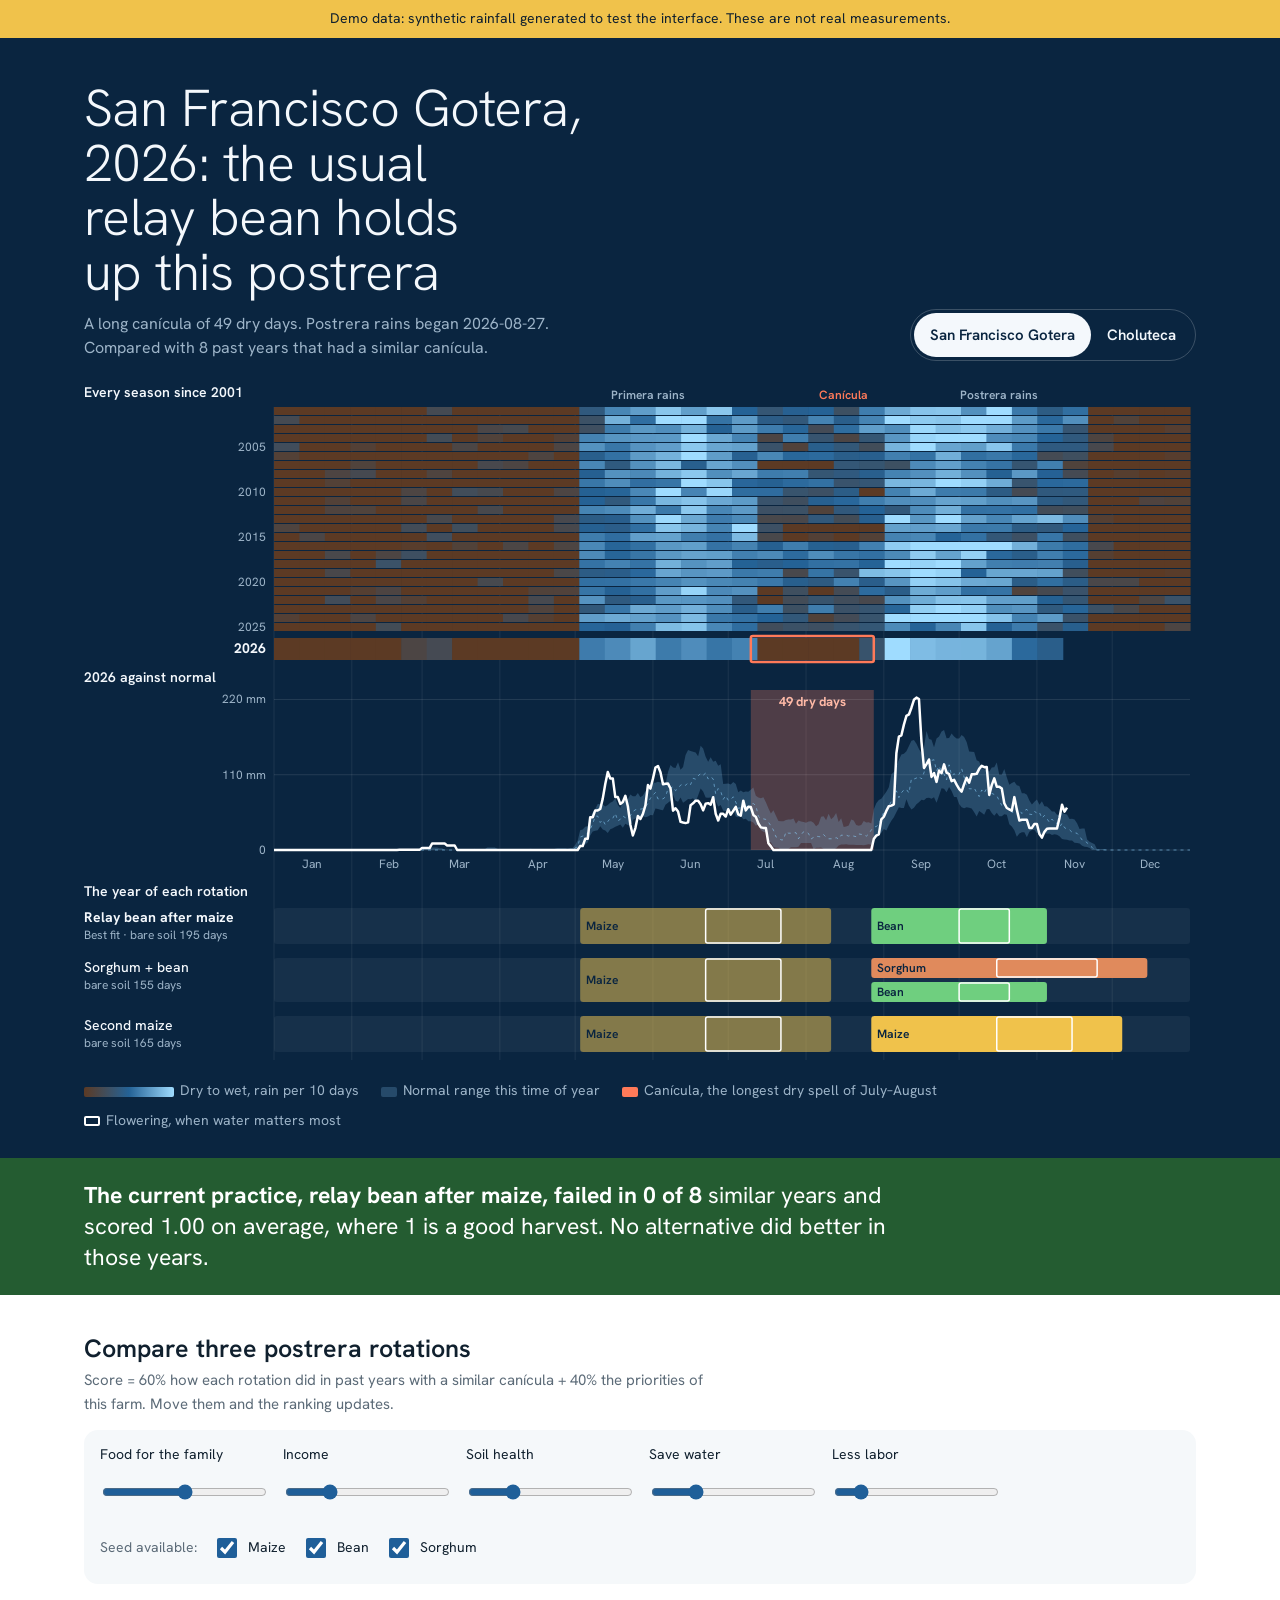
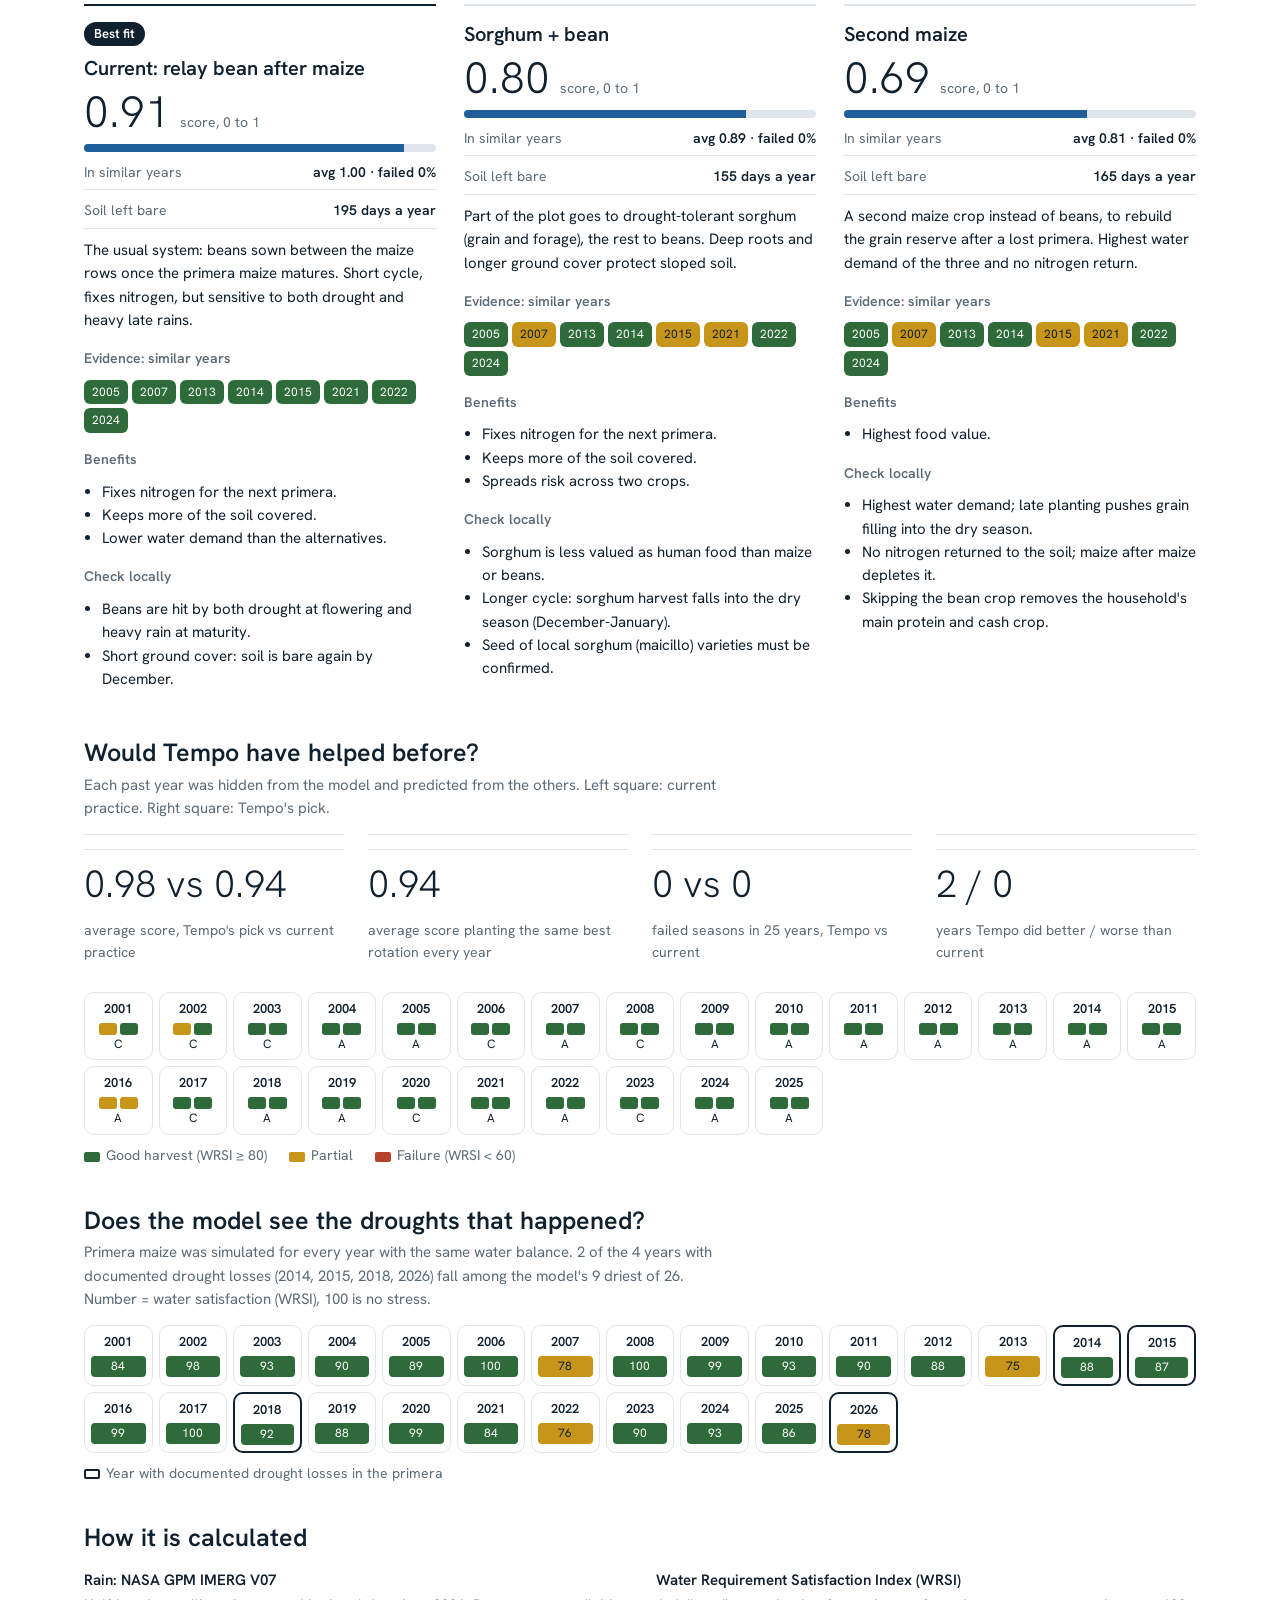
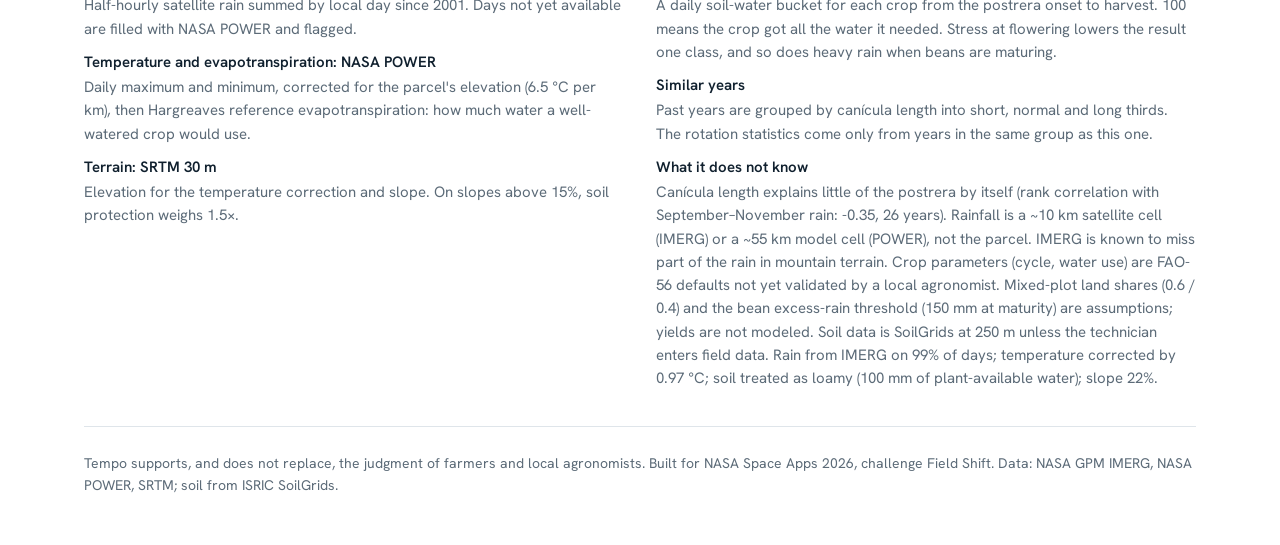
==== web/index.html @ 3e9acf0f "Tempo: fetch, indicators, hindcast, engine, page builder" ====
<!DOCTYPE html>
<html lang="en">
<head>
<meta charset="utf-8">
<meta name="viewport" content="width=device-width, initial-scale=1">
<title>Tempo · Postrera</title>
<link rel="preconnect" href="https://fonts.googleapis.com">
<link href="https://fonts.googleapis.com/css2?family=Hanken+Grotesk:wght@300;400;500;600;700&display=swap" rel="stylesheet">
<style>
/* VOICE: a graphics-desk season sheet for a field technician: the finding first, then the proof.
   IDEA: an almanac plate. Every rainy season since 2001, this year, and each crop rotation share one month axis.
   PICTURE: the plate itself, three strips on a deep night-rain ground: rain heatmap, this year's line, rotation calendar.
   COLOUR: deep sea ground in both themes, sky blue for rain, earth brown for dry, terracotta signal for the canicula.
   TYPE: Hanken Grotesk, light and large for the title. LAYOUT: plate full bleed, verdict band, strategies, checks, method. */
:root{color-scheme:light dark;
--sea:#0a2540;--sky:#8fd3ff;--sig:#ff7a59;--plate-ink:#f4f8fc;--plate-mute:#9db4c8;
--bg:light-dark(#ffffff,#0d1620);--ink:light-dark(#10202e,#eef3f7);--mute:light-dark(#5c6b78,#9fb0be);
--line:light-dark(#dfe5ea,#22303c);--card:light-dark(#f5f8fa,#131f2a);--rain:light-dark(#1f5f99,#7ab6ea);
--good:light-dark(#2f6b3a,#6fbf7c);--part:light-dark(#c7951a,#e6b94a);--fail:light-dark(#b4442c,#e3755c);
--bean:#6fcf7f;--maize:#f0c24b;--sorghum:#e08a5c}
:root[data-theme=light]{color-scheme:light}:root[data-theme=dark]{color-scheme:dark}
*{box-sizing:border-box;min-width:0}
body{margin:0;background:var(--bg);color:var(--ink);font:16px/1.55 "Hanken Grotesk",system-ui,sans-serif;overflow-x:clip}
.wrap{max-width:1240px;margin:0 auto;padding:0 max(5vw,16px)}
.demo{background:var(--maize);color:#10202e;font-size:14px;padding:8px max(5vw,16px);text-align:center}
.plate{background:var(--sea);color:var(--plate-ink);padding:clamp(22px,3.4vw,44px) 0 26px}
.head{display:flex;flex-wrap:wrap;gap:14px 28px;align-items:end;justify-content:space-between}
h1{font-size:clamp(32px,4.6vw,52px);line-height:1.05;margin:0;text-wrap:balance;max-width:20ch;font-weight:300;letter-spacing:-.01em}
.sub{color:var(--plate-mute);margin:12px 0 0;max-width:60ch}
.seg{display:flex;border:1px solid #ffffff33;border-radius:999px;padding:3px}
.seg button{font:600 15px "Hanken Grotesk",sans-serif;border:0;background:none;color:var(--plate-ink);padding:10px 16px;border-radius:999px;min-height:44px;cursor:pointer}
.seg button[aria-pressed=true]{background:var(--plate-ink);color:var(--sea)}
button:focus-visible,input:focus-visible{outline:3px solid var(--sky);outline-offset:2px}
.fig{position:relative;height:560px;margin:22px 0 10px}
.fig>svg{position:absolute;inset:0;width:100%;height:100%;font-family:"Hanken Grotesk",sans-serif}
.legend{display:flex;flex-wrap:wrap;gap:8px 22px;font-size:14px;color:var(--plate-mute);align-items:center}
.legend i{display:inline-block;width:16px;height:10px;border-radius:2px;margin-right:6px;vertical-align:middle}
.legend .ramp{width:90px;background:linear-gradient(90deg,#5c3a24,#246296,#9fdcff)}
.below .legend{color:var(--mute)}
.verdict{padding:22px 0;color:#fff}
.verdict.red{background:#a53a24}.verdict.yellow{background:#e0ad2e;color:#10202e}.verdict.green{background:#245c31}
.verdict p{margin:0;font-size:clamp(18px,2.1vw,23px);line-height:1.35;max-width:62ch;text-wrap:pretty}
.verdict b{font-weight:700}
h2{font-size:25px;line-height:1.15;margin:40px 0 6px;font-weight:600;text-wrap:balance}
.note{color:var(--mute);font-size:15px;margin:0 0 14px;max-width:80ch}
.controls{display:grid;grid-template-columns:repeat(auto-fit,minmax(150px,1fr));gap:10px 18px;padding:14px 16px;border-radius:14px;background:var(--card)}
.controls label{display:flex;flex-direction:column;gap:2px;font-size:14px}
.controls input[type=range]{width:100%;height:44px;accent-color:var(--rain)}
.seeds{display:flex;flex-wrap:wrap;gap:8px 16px;grid-column:1/-1;font-size:15px}
.seeds label{flex-direction:row;align-items:center;gap:8px;min-height:44px}
.seeds input{width:20px;height:20px;accent-color:var(--rain)}
.cards{display:grid;grid-template-columns:repeat(3,minmax(0,1fr));gap:0 28px;margin-top:20px}
.card{border-top:2px solid var(--line);padding:16px 0 8px;display:flex;flex-direction:column;gap:10px}
.card.rec{border-top-color:var(--ink)}
.card.off{opacity:.5}
.card h3{margin:0;font-size:20px;line-height:1.2;font-weight:600}
.tag{font-size:13px;font-weight:600;color:var(--bg);background:var(--ink);border-radius:999px;padding:2px 10px;align-self:flex-start}
.big{display:flex;align-items:baseline;gap:10px}
.big b{font-size:44px;font-weight:300;line-height:1}.big span{font-size:14px;color:var(--mute)}
.bar{height:8px;border-radius:4px;background:var(--line);overflow:hidden}.bar i{display:block;height:100%;background:var(--rain)}
.kv{display:flex;justify-content:space-between;gap:10px;font-size:14px;color:var(--mute);border-bottom:1px solid var(--line);padding-bottom:6px}
.kv b{color:var(--ink);font-weight:600;white-space:nowrap}
.card ul{margin:0;padding-left:18px;font-size:15px}.card h4{margin:6px 0 0;font-size:14px;color:var(--mute);font-weight:600}
.years{display:flex;flex-wrap:wrap;gap:4px}
.yr{font-size:12px;width:44px;text-align:center;border-radius:6px;padding:3px 0;color:#fff;font-variant-numeric:tabular-nums}
.s1{background:var(--good)}.s05{background:var(--part);color:#10202e}.s0{background:var(--fail)}
.strip{display:grid;grid-template-columns:repeat(auto-fill,minmax(64px,1fr));gap:6px}
.cell{border:1px solid var(--line);border-radius:10px;padding:6px;text-align:center;font-size:12px}
.cell b{display:block;font-weight:600;font-size:13px;margin-bottom:4px}
.cell.doc{border:2px solid var(--ink)}.cell em{font-style:normal;display:block;border-radius:4px;padding:1px 0;color:#fff}.cell em.s05{color:#10202e}
.cell div{display:flex;gap:3px;justify-content:center}.cell span{width:18px;height:12px;border-radius:3px}
.figs{display:grid;grid-template-columns:repeat(auto-fit,minmax(190px,1fr));gap:0 24px;margin-top:8px}
.figs div{padding:14px 0;border-top:1px solid var(--line)}
.num{font-size:38px;font-weight:300;line-height:1.1;white-space:nowrap}
.figs small{color:var(--mute);font-size:14px;display:block}
.method{display:grid;grid-template-columns:repeat(2,minmax(0,1fr));gap:8px 32px;font-size:15px;margin:0}
.method dt{font-weight:600;margin-top:10px}.method dd{margin:2px 0 0;color:var(--mute)}
footer{color:var(--mute);font-size:14px;padding:26px 0 48px;border-top:1px solid var(--line);margin-top:36px}
@media(max-width:860px){.cards{grid-template-columns:minmax(0,1fr)}.method{grid-template-columns:minmax(0,1fr)}}
@media(prefers-reduced-motion:no-preference){.bar i{transition:width .5s ease}}
</style>
</head>
<body>
<div class="demo" id="demo" hidden>Demo data: synthetic rainfall generated to test the interface. These are not real measurements.</div>
<section class="plate">
  <div class="wrap">
    <div class="head">
      <div><h1 id="title">Tempo</h1><p class="sub" id="sub"></p></div>
      <div class="seg" id="zones" role="group" aria-label="Zone"></div>
    </div>
    <div class="fig" id="fig"><svg id="plate" role="img" aria-label="Rain for every season since 2001, this year's rain against normal, and the crop calendar of each rotation, on one month axis"></svg></div>
    <div class="legend">
      <span><i class="ramp"></i>Dry to wet, rain per 10 days</span>
      <span><i style="background:#8fd3ff38"></i>Normal range this time of year</span>
      <span><i style="background:var(--sig)"></i>Canícula, the longest dry spell of July–August</span>
      <span><i style="background:none;border:2px solid #fff"></i>Flowering, when water matters most</span>
    </div>
  </div>
</section>
<section class="verdict" id="verdictBand"><div class="wrap"><p id="verdict"></p></div></section>

<div class="wrap below">
<h2>Compare three postrera rotations</h2>
<p class="note">Score = 60% how each rotation did in past years with a similar canícula + 40% the priorities of this farm. Move them and the ranking updates.</p>
<div class="controls" id="controls"></div>
<div class="cards" id="cards"></div>

<h2>Would Tempo have helped before?</h2>
<p class="note">Each past year was hidden from the model and predicted from the others. Left square: current practice. Right square: Tempo's pick.</p>
<div class="figs" id="figs"></div>
<div class="strip" id="strip" style="margin-top:14px"></div>
<div class="legend" style="margin-top:10px">
  <span><i class="s1"></i>Good harvest (WRSI ≥ 80)</span><span><i class="s05"></i>Partial</span><span><i class="s0"></i>Failure (WRSI &lt; 60)</span>
</div>

<h2>Does the model see the droughts that happened?</h2>
<p class="note" id="pcNote"></p>
<div class="strip" id="pcStrip"></div>
<div class="legend" style="margin-top:10px"><span><i style="background:none;border:2px solid var(--ink)"></i>Year with documented drought losses in the primera</span></div>

<h2>How it is calculated</h2>
<dl class="method">
  <div><dt>Rain: NASA GPM IMERG V07</dt><dd>Half-hourly satellite rain summed by local day since 2001. Days not yet available are filled with NASA POWER and flagged.</dd>
  <dt>Temperature and evapotranspiration: NASA POWER</dt><dd>Daily maximum and minimum, corrected for the parcel's elevation (6.5 °C per km), then Hargreaves reference evapotranspiration: how much water a well-watered crop would use.</dd>
  <dt>Terrain: SRTM 30 m</dt><dd>Elevation for the temperature correction and slope. On slopes above 15%, soil protection weighs 1.5×.</dd></div>
  <div><dt>Water Requirement Satisfaction Index (WRSI)</dt><dd>A daily soil-water bucket for each crop from the postrera onset to harvest. 100 means the crop got all the water it needed. Stress at flowering lowers the result one class, and so does heavy rain when beans are maturing.</dd>
  <dt>Similar years</dt><dd>Past years are grouped by canícula length into short, normal and long thirds. The rotation statistics come only from years in the same group as this one.</dd>
  <dt>What it does not know</dt><dd id="gaps"></dd></div>
</dl>
<footer>Tempo supports, and does not replace, the judgment of farmers and local agronomists. Built for NASA Space Apps 2026, challenge Field Shift. Data: NASA GPM IMERG, NASA POWER, SRTM; soil from ISRIC SoilGrids.</footer>
</div>

<script>
{
const DATA = {"demo":true,"zones":{"morazan":{"zone":{"key":"morazan","name":"San Francisco Gotera, Morazan, El Salvador","lat":13.7,"lon":-88.13,"parcel_elevation_m":null},"current_year":2026,"current":{"canicula_days":49,"canicula_class":"long","postrera_onset":"2026-08-27","analog_years":[2005,2007,2013,2014,2015,2021,2022,2024],"traffic_light":"green","recommended":"A"},"strategies":[{"key":"A","label":"Current: relay bean after maize","description":"The usual system: beans sown between the maize rows once the primera maize matures. Short cycle, fixes nitrogen, but sensitive to both drought and heavy late rains.","crops":["bean"],"available":true,"score":0.913,"analog_stats":{"n_years":8,"mean_score":1.0,"failure_rate":0.0,"good_rate":1.0},"all_years_stats":{"n_years":25,"mean_score":0.94,"failure_rate":0.0,"good_rate":0.88},"attributes":{"food":0.8,"income":0.8,"soil":0.76,"water":1.0,"labor":0.4,"nitrogen_fixing":true},"why":"In 8 past years with a long can\u00edcula like 2026, this strategy scored 1.0 on average (1 = good harvest, 0 = failure) and failed in 0% of them.","evidence":[{"year":2005,"score":1.0,"crops":{"bean":{"wrsi":99.9,"class":"good"}}},{"year":2007,"score":1.0,"crops":{"bean":{"wrsi":99.8,"class":"good"}}},{"year":2013,"score":1.0,"crops":{"bean":{"wrsi":100.0,"class":"good"}}},{"year":2014,"score":1.0,"crops":{"bean":{"wrsi":99.9,"class":"good"}}},{"year":2015,"score":1.0,"crops":{"bean":{"wrsi":95.6,"class":"good"}}},{"year":2021,"score":1.0,"crops":{"bean":{"wrsi":99.9,"class":"good"}}},{"year":2022,"score":1.0,"crops":{"bean":{"wrsi":99.9,"class":"good"}}},{"year":2024,"score":1.0,"crops":{"bean":{"wrsi":100.0,"class":"good"}}}],"benefits":["Fixes nitrogen for the next primera.","Keeps more of the soil covered.","Lower water demand than the alternatives."],"gaps":["Rainfall is a ~10 km satellite cell (IMERG) or a ~55 km model cell (POWER), not the parcel. IMERG is known to miss part of the rain in mountain terrain.","Crop parameters (cycle, water use) are FAO-56 defaults not yet validated by a local agronomist.","Mixed-plot land shares (0.6 / 0.4) and the bean excess-rain threshold (150 mm at maturity) are assumptions; yields are not modeled.","Soil data is SoilGrids at 250 m unless the technician enters field data."],"risks":["Beans are hit by both drought at flowering and heavy rain at maturity.","Short ground cover: soil is bare again by December."],"rotation":[{"crop":"maize","season":"primera","start":123,"end":223,"flower_start":173,"flower_end":203},{"crop":"bean","season":"postrera","start":239,"end":309,"flower_start":274,"flower_end":294}],"bare_days":195},{"key":"B","label":"Sorghum + bean","description":"Part of the plot goes to drought-tolerant sorghum (grain and forage), the rest to beans. Deep roots and longer ground cover protect sloped soil.","crops":["sorghum","bean"],"available":true,"score":0.798,"analog_stats":{"n_years":8,"mean_score":0.89,"failure_rate":0.0,"good_rate":0.62},"all_years_stats":{"n_years":25,"mean_score":0.9,"failure_rate":0.0,"good_rate":0.64},"attributes":{"food":0.68,"income":0.56,"soil":0.83,"water":0.55,"labor":0.52,"nitrogen_fixing":true},"why":"In 8 past years with a long can\u00edcula like 2026, this strategy scored 0.89 on average (1 = good harvest, 0 = failure) and failed in 0% of them.","evidence":[{"year":2005,"score":1.0,"crops":{"sorghum":{"wrsi":89.4,"class":"good"},"bean":{"wrsi":99.9,"class":"good"}}},{"year":2007,"score":0.7,"crops":{"sorghum":{"wrsi":72.5,"class":"partial"},"bean":{"wrsi":99.8,"class":"good"}}},{"year":2013,"score":1.0,"crops":{"sorghum":{"wrsi":96.8,"class":"good"},"bean":{"wrsi":100.0,"class":"good"}}},{"year":2014,"score":1.0,"crops":{"sorghum":{"wrsi":85.8,"class":"good"},"bean":{"wrsi":99.9,"class":"good"}}},{"year":2015,"score":0.7,"crops":{"sorghum":{"wrsi":77.9,"class":"partial"},"bean":{"wrsi":95.6,"class":"good"}}},{"year":2021,"score":0.7,"crops":{"sorghum":{"wrsi":76.2,"class":"partial"},"bean":{"wrsi":99.9,"class":"good"}}},{"year":2022,"score":1.0,"crops":{"sorghum":{"wrsi":90.9,"class":"good"},"bean":{"wrsi":99.9,"class":"good"}}},{"year":2024,"score":1.0,"crops":{"sorghum":{"wrsi":91.0,"class":"good"},"bean":{"wrsi":100.0,"class":"good"}}}],"benefits":["Fixes nitrogen for the next primera.","Keeps more of the soil covered.","Spreads risk across two crops."],"gaps":["Rainfall is a ~10 km satellite cell (IMERG) or a ~55 km model cell (POWER), not the parcel. IMERG is known to miss part of the rain in mountain terrain.","Crop parameters (cycle, water use) are FAO-56 defaults not yet validated by a local agronomist.","Mixed-plot land shares (0.6 / 0.4) and the bean excess-rain threshold (150 mm at maturity) are assumptions; yields are not modeled.","Soil data is SoilGrids at 250 m unless the technician enters field data."],"risks":["Sorghum is less valued as human food than maize or beans.","Longer cycle: sorghum harvest falls into the dry season (December-January).","Seed of local sorghum (maicillo) varieties must be confirmed."],"rotation":[{"crop":"maize","season":"primera","start":123,"end":223,"flower_start":173,"flower_end":203},{"crop":"sorghum","season":"postrera","start":239,"end":349,"flower_start":289,"flower_end":329},{"crop":"bean","season":"postrera","start":239,"end":309,"flower_start":274,"flower_end":294}],"bare_days":155},{"key":"C","label":"Second maize","description":"A second maize crop instead of beans, to rebuild the grain reserve after a lost primera. Highest water demand of the three and no nitrogen return.","crops":["maize"],"available":true,"score":0.694,"analog_stats":{"n_years":8,"mean_score":0.81,"failure_rate":0.0,"good_rate":0.62},"all_years_stats":{"n_years":25,"mean_score":0.9,"failure_rate":0.0,"good_rate":0.8},"attributes":{"food":1.0,"income":0.6,"soil":0.18,"water":0.0,"labor":0.5,"nitrogen_fixing":false},"why":"In 8 past years with a long can\u00edcula like 2026, this strategy scored 0.81 on average (1 = good harvest, 0 = failure) and failed in 0% of them.","evidence":[{"year":2005,"score":1.0,"crops":{"maize":{"wrsi":92.0,"class":"good"}}},{"year":2007,"score":0.5,"crops":{"maize":{"wrsi":72.0,"class":"partial"}}},{"year":2013,"score":1.0,"crops":{"maize":{"wrsi":99.9,"class":"good"}}},{"year":2014,"score":1.0,"crops":{"maize":{"wrsi":87.7,"class":"good"}}},{"year":2015,"score":0.5,"crops":{"maize":{"wrsi":78.2,"class":"partial"}}},{"year":2021,"score":0.5,"crops":{"maize":{"wrsi":76.5,"class":"partial"}}},{"year":2022,"score":1.0,"crops":{"maize":{"wrsi":94.9,"class":"good"}}},{"year":2024,"score":1.0,"crops":{"maize":{"wrsi":95.6,"class":"good"}}}],"benefits":["Highest food value."],"gaps":["Rainfall is a ~10 km satellite cell (IMERG) or a ~55 km model cell (POWER), not the parcel. IMERG is known to miss part of the rain in mountain terrain.","Crop parameters (cycle, water use) are FAO-56 defaults not yet validated by a local agronomist.","Mixed-plot land shares (0.6 / 0.4) and the bean excess-rain threshold (150 mm at maturity) are assumptions; yields are not modeled.","Soil data is SoilGrids at 250 m unless the technician enters field data."],"risks":["Highest water demand; late planting pushes grain filling into the dry season.","No nitrogen returned to the soil; maize after maize depletes it.","Skipping the bean crop removes the household's main protein and cash crop."],"rotation":[{"crop":"maize","season":"primera","start":123,"end":223,"flower_start":173,"flower_end":203},{"crop":"maize","season":"postrera","start":239,"end":339,"flower_start":289,"flower_end":319}],"bare_days":165}],"validation":{"n_years":25,"mean_score_tempo":0.98,"mean_score_current":0.94,"mean_score_same_every_year":0.94,"mean_score_best_possible":1.0,"failure_years_tempo":0,"failure_years_current":0,"years_tempo_better":2,"years_tempo_worse":0,"picks":{"A":17,"C":8},"by_year":[{"year":2001,"canicula_class":"short","pick":"C","score_pick":1.0,"score_A":0.5,"clim_pick":"A","score_clim":0.5,"best_possible":1.0},{"year":2002,"canicula_class":"short","pick":"C","score_pick":1.0,"score_A":0.5,"clim_pick":"A","score_clim":0.5,"best_possible":1.0},{"year":2003,"canicula_class":"short","pick":"C","score_pick":1.0,"score_A":1.0,"clim_pick":"A","score_clim":1.0,"best_possible":1.0},{"year":2004,"canicula_class":"normal","pick":"A","score_pick":1.0,"score_A":1.0,"clim_pick":"A","score_clim":1.0,"best_possible":1.0},{"year":2005,"canicula_class":"long","pick":"A","score_pick":1.0,"score_A":1.0,"clim_pick":"A","score_clim":1.0,"best_possible":1.0},{"year":2006,"canicula_class":"short","pick":"C","score_pick":1.0,"score_A":1.0,"clim_pick":"A","score_clim":1.0,"best_possible":1.0},{"year":2007,"canicula_class":"long","pick":"A","score_pick":1.0,"score_A":1.0,"clim_pick":"A","score_clim":1.0,"best_possible":1.0},{"year":2008,"canicula_class":"short","pick":"C","score_pick":1.0,"score_A":1.0,"clim_pick":"A","score_clim":1.0,"best_possible":1.0},{"year":2009,"canicula_class":"normal","pick":"A","score_pick":1.0,"score_A":1.0,"clim_pick":"A","score_clim":1.0,"best_possible":1.0},{"year":2010,"canicula_class":"normal","pick":"A","score_pick":1.0,"score_A":1.0,"clim_pick":"A","score_clim":1.0,"best_possible":1.0},{"year":2011,"canicula_class":"long","pick":"A","score_pick":1.0,"score_A":1.0,"clim_pick":"A","score_clim":1.0,"best_possible":1.0},{"year":2012,"canicula_class":"normal","pick":"A","score_pick":1.0,"score_A":1.0,"clim_pick":"A","score_clim":1.0,"best_possible":1.0},{"year":2013,"canicula_class":"long","pick":"A","score_pick":1.0,"score_A":1.0,"clim_pick":"A","score_clim":1.0,"best_possible":1.0},{"year":2014,"canicula_class":"long","pick":"A","score_pick":1.0,"score_A":1.0,"clim_pick":"A","score_clim":1.0,"best_possible":1.0},{"year":2015,"canicula_class":"long","pick":"A","score_pick":1.0,"score_A":1.0,"clim_pick":"A","score_clim":1.0,"best_possible":1.0},{"year":2016,"canicula_class":"normal","pick":"A","score_pick":0.5,"score_A":0.5,"clim_pick":"A","score_clim":0.5,"best_possible":1.0},{"year":2017,"canicula_class":"short","pick":"C","score_pick":1.0,"score_A":1.0,"clim_pick":"A","score_clim":1.0,"best_possible":1.0},{"year":2018,"canicula_class":"normal","pick":"A","score_pick":1.0,"score_A":1.0,"clim_pick":"A","score_clim":1.0,"best_possible":1.0},{"year":2019,"canicula_class":"normal","pick":"A","score_pick":1.0,"score_A":1.0,"clim_pick":"A","score_clim":1.0,"best_possible":1.0},{"year":2020,"canicula_class":"short","pick":"C","score_pick":1.0,"score_A":1.0,"clim_pick":"A","score_clim":1.0,"best_possible":1.0},{"year":2021,"canicula_class":"long","pick":"A","score_pick":1.0,"score_A":1.0,"clim_pick":"A","score_clim":1.0,"best_possible":1.0},{"year":2022,"canicula_class":"long","pick":"A","score_pick":1.0,"score_A":1.0,"clim_pick":"A","score_clim":1.0,"best_possible":1.0},{"year":2023,"canicula_class":"short","pick":"C","score_pick":1.0,"score_A":1.0,"clim_pick":"A","score_clim":1.0,"best_possible":1.0},{"year":2024,"canicula_class":"long","pick":"A","score_pick":1.0,"score_A":1.0,"clim_pick":"A","score_clim":1.0,"best_possible":1.0},{"year":2025,"canicula_class":"normal","pick":"A","score_pick":1.0,"score_A":1.0,"clim_pick":"A","score_clim":1.0,"best_possible":1.0}]},"skill":{"n_years":26,"canicula_vs_sep_nov_rain":-0.35,"canicula_vs_score":{"A":0.38,"B":-0.12,"C":-0.47}},"primera_check":{"years":[{"year":2001,"wrsi":83.8,"wrsi_flowering":86.4,"class":"good","rank_driest":5,"documented":false},{"year":2002,"wrsi":97.8,"wrsi_flowering":98.7,"class":"good","rank_driest":20,"documented":false},{"year":2003,"wrsi":93.2,"wrsi_flowering":100.0,"class":"good","rank_driest":19,"documented":false},{"year":2004,"wrsi":89.5,"wrsi_flowering":89.4,"class":"good","rank_driest":13,"documented":false},{"year":2005,"wrsi":89.1,"wrsi_flowering":98.6,"class":"good","rank_driest":12,"documented":false},{"year":2006,"wrsi":99.8,"wrsi_flowering":100.0,"class":"good","rank_driest":24,"documented":false},{"year":2007,"wrsi":78.3,"wrsi_flowering":91.5,"class":"partial","rank_driest":4,"documented":false},{"year":2008,"wrsi":99.8,"wrsi_flowering":100.0,"class":"good","rank_driest":24,"documented":false},{"year":2009,"wrsi":98.5,"wrsi_flowering":98.0,"class":"good","rank_driest":21,"documented":false},{"year":2010,"wrsi":92.8,"wrsi_flowering":100.0,"class":"good","rank_driest":18,"documented":false},{"year":2011,"wrsi":90.4,"wrsi_flowering":98.8,"class":"good","rank_driest":15,"documented":false},{"year":2012,"wrsi":88.0,"wrsi_flowering":99.4,"class":"good","rank_driest":10,"documented":false},{"year":2013,"wrsi":75.2,"wrsi_flowering":76.8,"class":"partial","rank_driest":1,"documented":false},{"year":2014,"wrsi":88.0,"wrsi_flowering":100.0,"class":"good","rank_driest":10,"documented":true},{"year":2015,"wrsi":86.5,"wrsi_flowering":99.7,"class":"good","rank_driest":8,"documented":true},{"year":2016,"wrsi":99.1,"wrsi_flowering":100.0,"class":"good","rank_driest":22,"documented":false},{"year":2017,"wrsi":100.0,"wrsi_flowering":100.0,"class":"good","rank_driest":26,"documented":false},{"year":2018,"wrsi":92.1,"wrsi_flowering":96.5,"class":"good","rank_driest":16,"documented":true},{"year":2019,"wrsi":87.9,"wrsi_flowering":83.8,"class":"good","rank_driest":9,"documented":false},{"year":2020,"wrsi":99.3,"wrsi_flowering":100.0,"class":"good","rank_driest":23,"documented":false},{"year":2021,"wrsi":83.9,"wrsi_flowering":96.5,"class":"good","rank_driest":6,"documented":false},{"year":2022,"wrsi":76.4,"wrsi_flowering":84.4,"class":"partial","rank_driest":2,"documented":false},{"year":2023,"wrsi":89.8,"wrsi_flowering":93.6,"class":"good","rank_driest":14,"documented":false},{"year":2024,"wrsi":92.6,"wrsi_flowering":100.0,"class":"good","rank_driest":17,"documented":false},{"year":2025,"wrsi":85.8,"wrsi_flowering":97.8,"class":"good","rank_driest":7,"documented":false},{"year":2026,"wrsi":78.0,"wrsi_flowering":90.7,"class":"partial","rank_driest":3,"documented":true}],"n_years":26,"worst_third_size":9,"documented":[2014,2015,2018,2026],"documented_in_worst_third":[2015,2026]},"yearly":[{"year":2001,"primera_onset":"2001-05-12","primera_false_onset":false,"canicula_days":5,"canicula_start":"2001-07-15","rain_jul_aug_mm":218.9,"postrera_onset":"2001-08-19","rain_sep_nov_mm":804.1},{"year":2002,"primera_onset":"2002-05-07","primera_false_onset":false,"canicula_days":3,"canicula_start":"2002-07-13","rain_jul_aug_mm":351.3,"postrera_onset":"2002-08-19","rain_sep_nov_mm":923.0},{"year":2003,"primera_onset":"2003-05-10","primera_false_onset":false,"canicula_days":5,"canicula_start":"2003-07-30","rain_jul_aug_mm":360.4,"postrera_onset":"2003-08-20","rain_sep_nov_mm":703.8},{"year":2004,"primera_onset":"2004-05-04","primera_false_onset":false,"canicula_days":8,"canicula_start":"2004-08-14","rain_jul_aug_mm":177.1,"postrera_onset":"2004-08-25","rain_sep_nov_mm":740.8},{"year":2005,"primera_onset":"2005-05-02","primera_false_onset":false,"canicula_days":14,"canicula_start":"2005-07-31","rain_jul_aug_mm":209.3,"postrera_onset":"2005-08-26","rain_sep_nov_mm":689.6},{"year":2006,"primera_onset":"2006-04-28","primera_false_onset":true,"canicula_days":4,"canicula_start":"2006-07-18","rain_jul_aug_mm":264.8,"postrera_onset":"2006-08-26","rain_sep_nov_mm":362.4},{"year":2007,"primera_onset":"2007-05-04","primera_false_onset":false,"canicula_days":34,"canicula_start":"2007-07-10","rain_jul_aug_mm":111.1,"postrera_onset":"2007-09-05","rain_sep_nov_mm":366.7},{"year":2008,"primera_onset":"2008-05-02","primera_false_onset":false,"canicula_days":5,"canicula_start":"2008-07-26","rain_jul_aug_mm":292.8,"postrera_onset":"2008-08-30","rain_sep_nov_mm":469.9},{"year":2009,"primera_onset":"2009-05-01","primera_false_onset":false,"canicula_days":7,"canicula_start":"2009-08-12","rain_jul_aug_mm":217.5,"postrera_onset":"2009-08-30","rain_sep_nov_mm":729.3},{"year":2010,"primera_onset":"2010-05-03","primera_false_onset":false,"canicula_days":11,"canicula_start":"2010-08-18","rain_jul_aug_mm":159.6,"postrera_onset":"2010-08-31","rain_sep_nov_mm":350.4},{"year":2011,"primera_onset":"2011-05-02","primera_false_onset":false,"canicula_days":13,"canicula_start":"2011-07-13","rain_jul_aug_mm":270.2,"postrera_onset":"2011-08-17","rain_sep_nov_mm":495.7},{"year":2012,"primera_onset":"2012-04-30","primera_false_onset":false,"canicula_days":12,"canicula_start":"2012-07-12","rain_jul_aug_mm":171.0,"postrera_onset":"2012-09-03","rain_sep_nov_mm":365.7},{"year":2013,"primera_onset":"2013-05-09","primera_false_onset":false,"canicula_days":15,"canicula_start":"2013-07-11","rain_jul_aug_mm":169.3,"postrera_onset":"2013-08-23","rain_sep_nov_mm":814.9},{"year":2014,"primera_onset":"2014-04-29","primera_false_onset":true,"canicula_days":48,"canicula_start":"2014-07-13","rain_jul_aug_mm":156.9,"postrera_onset":"2014-08-27","rain_sep_nov_mm":454.5},{"year":2015,"primera_onset":"2015-04-28","primera_false_onset":false,"canicula_days":42,"canicula_start":"2015-07-17","rain_jul_aug_mm":125.0,"postrera_onset":"2015-08-28","rain_sep_nov_mm":298.4},{"year":2016,"primera_onset":"2016-04-28","primera_false_onset":false,"canicula_days":7,"canicula_start":"2016-07-12","rain_jul_aug_mm":310.3,"postrera_onset":"2016-08-17","rain_sep_nov_mm":1185.4},{"year":2017,"primera_onset":"2017-05-04","primera_false_onset":false,"canicula_days":3,"canicula_start":"2017-08-07","rain_jul_aug_mm":349.9,"postrera_onset":"2017-08-20","rain_sep_nov_mm":616.8},{"year":2018,"primera_onset":"2018-05-04","primera_false_onset":false,"canicula_days":8,"canicula_start":"2018-07-16","rain_jul_aug_mm":287.9,"postrera_onset":"2018-08-23","rain_sep_nov_mm":819.3},{"year":2019,"primera_onset":"2019-05-18","primera_false_onset":false,"canicula_days":9,"canicula_start":"2019-07-18","rain_jul_aug_mm":319.6,"postrera_onset":"2019-08-16","rain_sep_nov_mm":732.1},{"year":2020,"primera_onset":"2020-04-28","primera_false_onset":false,"canicula_days":4,"canicula_start":"2020-08-13","rain_jul_aug_mm":269.6,"postrera_onset":"2020-08-15","rain_sep_nov_mm":652.4},{"year":2021,"primera_onset":"2021-05-03","primera_false_onset":false,"canicula_days":20,"canicula_start":"2021-07-26","rain_jul_aug_mm":140.0,"postrera_onset":"2021-08-20","rain_sep_nov_mm":339.1},{"year":2022,"primera_onset":"2022-05-02","primera_false_onset":false,"canicula_days":20,"canicula_start":"2022-07-09","rain_jul_aug_mm":109.3,"postrera_onset":"2022-08-25","rain_sep_nov_mm":615.8},{"year":2023,"primera_onset":"2023-05-07","primera_false_onset":false,"canicula_days":6,"canicula_start":"2023-07-25","rain_jul_aug_mm":199.5,"postrera_onset":"2023-08-28","rain_sep_nov_mm":709.5},{"year":2024,"primera_onset":"2024-04-28","primera_false_onset":false,"canicula_days":15,"canicula_start":"2024-08-02","rain_jul_aug_mm":171.9,"postrera_onset":"2024-08-25","rain_sep_nov_mm":973.2},{"year":2025,"primera_onset":"2025-04-29","primera_false_onset":false,"canicula_days":11,"canicula_start":"2025-07-14","rain_jul_aug_mm":122.5,"postrera_onset":"2025-08-28","rain_sep_nov_mm":446.7},{"year":2026,"primera_onset":"2026-05-03","primera_false_onset":false,"canicula_days":49,"canicula_start":"2026-07-10","rain_jul_aug_mm":107.5,"postrera_onset":"2026-08-27","rain_sep_nov_mm":null}],"chart":{"doy":[1,2,3,4,5,6,7,8,9,10,11,12,13,14,15,16,17,18,19,20,21,22,23,24,25,26,27,28,29,30,31,32,33,34,35,36,37,38,39,40,41,42,43,44,45,46,47,48,49,50,51,52,53,54,55,56,57,58,59,60,61,62,63,64,65,66,67,68,69,70,71,72,73,74,75,76,77,78,79,80,81,82,83,84,85,86,87,88,89,90,91,92,93,94,95,96,97,98,99,100,101,102,103,104,105,106,107,108,109,110,111,112,113,114,115,116,117,118,119,120,121,122,123,124,125,126,127,128,129,130,131,132,133,134,135,136,137,138,139,140,141,142,143,144,145,146,147,148,149,150,151,152,153,154,155,156,157,158,159,160,161,162,163,164,165,166,167,168,169,170,171,172,173,174,175,176,177,178,179,180,181,182,183,184,185,186,187,188,189,190,191,192,193,194,195,196,197,198,199,200,201,202,203,204,205,206,207,208,209,210,211,212,213,214,215,216,217,218,219,220,221,222,223,224,225,226,227,228,229,230,231,232,233,234,235,236,237,238,239,240,241,242,243,244,245,246,247,248,249,250,251,252,253,254,255,256,257,258,259,260,261,262,263,264,265,266,267,268,269,270,271,272,273,274,275,276,277,278,279,280,281,282,283,284,285,286,287,288,289,290,291,292,293,294,295,296,297,298,299,300,301,302,303,304,305,306,307,308,309,310,311,312,313,314,315,316,317,318,319,320,321,322,323,324,325,326,327,328,329,330,331,332,333,334,335,336,337,338,339,340,341,342,343,344,345,346,347,348,349,350,351,352,353,354,355,356,357,358,359,360,361,362,363,364,365,366],"p20":[0.0,0.0,0.0,0.0,0.0,0.0,0.0,0.0,0.0,0.0,0.0,0.0,0.0,0.0,0.0,0.0,0.0,0.0,0.0,0.0,0.0,0.0,0.0,0.0,0.0,0.0,0.0,0.0,0.0,0.0,0.0,0.0,0.0,0.0,0.0,0.0,0.0,0.0,0.0,0.0,0.0,0.0,0.0,0.0,0.0,0.0,0.0,0.0,0.0,0.0,0.0,0.0,0.0,0.0,0.0,0.0,0.0,0.0,0.0,0.0,0.0,0.0,0.0,0.0,0.0,0.0,0.0,0.0,0.0,0.0,0.0,0.0,0.0,0.0,0.0,0.0,0.0,0.0,0.0,0.0,0.0,0.0,0.0,0.0,0.0,0.0,0.0,0.0,0.0,0.0,0.0,0.0,0.0,0.0,0.0,0.0,0.0,0.0,0.0,0.0,0.0,0.0,0.0,0.0,0.0,0.0,0.0,0.0,0.0,0.0,0.0,0.0,0.0,0.0,0.0,0.0,0.0,0.0,0.0,0.0,0.0,0.0,6.3,6.7,8.0,10.8,21.2,27.0,28.0,28.9,34.8,30.1,28.6,24.7,30.5,31.7,34.0,35.3,37.2,32.5,38.4,36.6,35.4,44.2,46.1,46.9,47.0,49.4,48.0,49.0,51.0,50.7,60.5,60.1,58.7,58.2,66.1,69.1,71.9,81.2,71.9,70.4,76.6,69.0,71.6,74.5,74.0,75.8,70.3,79.7,90.0,85.5,76.6,76.3,76.8,76.1,71.5,63.7,65.8,57.2,57.1,59.0,57.5,60.7,49.0,48.0,49.8,45.1,45.8,41.9,42.1,40.2,35.3,37.3,29.3,26.8,25.7,11.8,11.4,4.7,3.3,3.2,0.0,0.0,0.0,1.3,3.9,3.9,3.9,4.8,10.1,10.1,10.1,10.2,10.3,1.2,3.4,3.4,3.8,1.5,1.4,1.4,1.4,0.9,2.6,6.6,8.2,8.2,8.3,7.7,7.7,7.7,7.4,7.4,7.2,7.1,7.6,8.5,7.5,14.8,18.4,22.4,25.2,30.8,28.4,36.2,42.9,48.0,55.0,62.5,61.2,61.5,74.1,64.7,59.3,61.8,66.9,69.7,73.5,72.6,75.9,76.3,75.0,77.0,69.1,79.2,90.2,89.5,84.3,92.2,86.2,77.5,77.4,67.4,62.3,61.0,62.5,61.8,60.6,55.0,48.8,57.1,54.5,51.4,59.5,60.0,54.2,50.2,54.6,49.5,49.5,52.4,51.4,37.6,34.4,29.0,19.3,24.2,25.9,25.9,18.7,26.5,29.3,29.1,24.6,24.6,22.9,24.0,23.8,24.2,22.0,22.9,22.2,20.2,16.0,15.2,14.8,14.0,14.0,10.6,10.3,9.4,6.1,4.8,4.4,2.8,0.0,0.0,0.0,0.0,0.0,0.0,0.0,0.0,0.0,0.0,0.0,0.0,0.0,0.0,0.0,0.0,0.0,0.0,0.0,0.0,0.0,0.0,0.0,0.0,0.0,0.0,0.0,0.0,0.0,0.0,0.0,0.0,0.0,0.0,0.0,0.0,0.0,0.0,0.0,0.0],"p50":[0.0,0.0,0.0,0.0,0.0,0.0,0.0,0.0,0.0,0.0,0.0,0.0,0.0,0.0,0.0,0.0,0.0,0.0,0.0,0.0,0.0,0.0,0.0,0.0,0.0,0.0,0.0,0.0,0.0,0.0,0.0,0.0,0.0,0.0,0.0,0.0,0.0,0.0,0.0,0.0,0.0,0.0,0.0,0.0,0.0,0.0,0.0,0.0,0.0,0.0,0.0,0.0,0.0,0.0,0.0,0.0,0.0,0.0,0.0,0.0,0.0,0.0,0.0,0.0,0.0,0.0,0.0,0.0,0.0,0.0,0.0,0.0,0.0,0.0,0.0,0.0,0.0,0.0,0.0,0.0,0.0,0.0,0.0,0.0,0.0,0.0,0.0,0.0,0.0,0.0,0.0,0.0,0.0,0.0,0.0,0.0,0.0,0.0,0.0,0.0,0.0,0.0,0.0,0.0,0.0,0.0,0.0,0.0,0.0,0.0,0.0,0.0,0.0,0.0,0.0,0.0,0.0,0.0,0.0,0.0,3.0,4.7,18.9,20.3,21.6,25.2,30.4,38.1,49.5,49.5,40.2,44.0,37.0,41.5,46.3,46.3,53.5,42.5,44.9,49.8,47.2,49.9,50.1,56.1,58.8,59.1,59.7,60.3,63.3,68.0,75.8,80.4,84.0,74.6,74.8,74.6,77.8,89.4,90.4,92.6,86.7,89.9,94.7,96.7,94.5,98.4,95.6,104.8,103.5,108.2,111.9,109.2,112.4,103.7,106.8,103.9,81.9,89.8,85.9,74.1,79.3,72.7,73.6,77.8,70.0,60.9,61.8,68.7,63.0,63.6,66.9,67.9,65.0,49.4,45.8,45.5,44.7,40.8,35.2,29.2,19.2,17.9,14.8,14.8,26.5,24.6,24.5,25.3,25.3,16.4,22.2,26.6,26.6,24.1,16.1,18.4,20.2,19.6,19.1,22.6,18.6,16.4,16.4,16.4,18.1,15.9,21.7,21.5,21.7,20.3,21.7,20.3,19.5,23.5,22.8,22.8,20.2,23.3,29.3,33.3,34.4,37.2,46.9,55.2,57.3,63.9,71.4,76.9,86.5,76.6,83.6,87.9,88.7,83.3,104.1,103.7,105.2,107.8,103.9,112.9,129.2,126.0,130.9,131.9,115.6,122.8,114.7,110.9,102.3,124.5,108.9,111.3,109.0,110.7,119.0,106.6,93.7,89.5,89.4,90.8,83.7,78.1,87.8,83.2,90.4,92.4,82.8,81.1,79.4,72.0,65.2,64.3,61.4,60.7,55.2,55.2,60.7,58.7,53.3,57.7,59.4,52.4,51.8,57.0,53.2,54.9,46.5,50.4,45.8,40.4,45.3,40.4,39.0,33.1,39.0,32.7,30.4,29.5,26.0,25.3,24.4,20.0,14.7,13.5,10.5,7.3,3.8,0.0,0.0,0.0,0.0,0.0,0.0,0.0,0.0,0.0,0.0,0.0,0.0,0.0,0.0,0.0,0.0,0.0,0.0,0.0,0.0,0.0,0.0,0.0,0.0,0.0,0.0,0.0,0.0,0.0,0.0,0.0,0.0,0.0,0.0,0.0,0.0,0.0,0.0,0.0],"p80":[0.0,0.1,0.1,0.0,0.0,0.0,0.0,0.5,1.0,0.2,1.0,0.0,0.0,0.0,0.0,0.0,0.0,0.0,0.0,0.0,0.0,0.0,0.0,0.0,0.0,0.0,0.2,1.3,1.3,1.3,1.1,0.2,0.2,0.2,0.2,1.0,0.2,0.2,1.2,0.7,1.2,0.7,0.2,0.2,0.0,0.0,0.0,0.0,0.0,0.5,0.0,0.0,0.0,0.0,0.0,0.0,0.9,0.9,1.3,0.3,3.0,3.0,3.5,3.5,3.5,3.5,2.4,2.4,0.5,0.5,0.0,0.0,0.5,1.6,1.7,0.3,0.3,0.3,0.0,0.0,1.8,0.3,0.1,0.1,1.0,3.7,3.7,3.7,3.7,1.9,0.2,0.0,0.0,0.0,0.0,0.0,0.0,0.0,0.0,0.0,0.0,0.0,1.8,1.6,1.6,0.8,0.1,0.8,0.1,0.1,0.1,0.8,2.0,2.5,2.5,2.5,2.5,1.9,2.8,2.8,7.3,13.5,28.9,29.8,34.0,34.8,45.9,55.2,60.1,67.3,67.1,66.4,63.4,65.8,69.2,70.7,75.5,66.0,61.3,70.8,74.7,74.4,81.2,78.6,78.6,83.2,77.1,79.6,85.7,86.1,95.7,98.3,98.4,99.9,98.6,95.7,96.1,114.0,124.4,120.5,120.0,128.1,117.2,121.3,138.8,146.2,144.7,143.7,142.6,136.9,152.3,148.5,136.1,129.0,135.7,129.0,130.3,123.2,125.2,96.6,96.7,97.2,95.7,99.5,96.3,84.3,86.9,84.4,85.6,85.3,88.1,91.2,79.3,76.7,75.8,77.1,69.8,60.9,53.2,58.2,50.1,42.4,42.0,41.9,43.7,44.5,44.5,46.2,38.4,43.2,41.8,40.8,39.9,41.8,42.1,40.0,34.8,37.5,48.5,49.2,43.3,52.9,44.9,48.1,54.0,41.0,46.5,33.7,34.3,35.9,44.6,43.1,36.5,35.5,36.6,42.2,40.2,40.7,38.7,59.4,68.5,72.9,74.8,79.9,85.0,91.8,110.7,114.1,122.7,131.8,139.7,140.8,144.2,151.9,159.6,160.8,155.2,147.6,141.4,150.1,174.0,162.1,161.2,150.2,163.1,165.9,173.3,175.3,163.4,163.6,170.4,165.7,162.9,163.1,167.9,165.1,157.9,144.0,143.7,143.3,131.2,129.4,119.3,117.5,117.5,114.4,120.4,120.9,127.9,110.0,110.0,118.2,106.3,95.3,97.9,99.6,94.5,93.7,82.8,83.1,80.7,72.5,66.5,70.5,73.8,66.3,71.3,63.8,63.4,60.2,56.4,56.1,51.4,51.6,54.3,52.7,51.7,45.3,45.6,44.5,39.0,30.6,31.6,31.6,15.3,12.0,10.2,8.5,0.9,1.0,1.6,1.6,0.0,0.0,0.1,0.1,0.1,0.1,0.1,0.0,0.0,0.0,0.0,0.0,0.0,0.0,0.0,0.0,0.0,0.0,0.0,0.0,0.0,0.0,0.0,0.0,0.0,0.0,0.1,0.1,0.0,0.0,0.0,0.0,0.0,0.0],"current":{"1":0.0,"2":0.0,"3":0.0,"4":0.0,"5":0.0,"6":0.0,"7":0.0,"8":0.0,"9":0.0,"10":0.0,"11":0.0,"12":0.0,"13":0.0,"14":0.0,"15":0.0,"16":0.0,"17":0.0,"18":0.0,"19":0.0,"20":0.0,"21":0.0,"22":0.0,"23":0.0,"24":0.0,"25":0.0,"26":0.0,"27":0.0,"28":0.0,"29":0.0,"30":0.0,"31":0.0,"32":0.0,"33":0.0,"34":0.0,"35":0.0,"36":0.0,"37":0.0,"38":0.0,"39":0.0,"40":0.0,"41":0.0,"42":0.0,"43":0.0,"44":0.0,"45":0.0,"46":0.0,"47":0.0,"48":0.0,"49":0.0,"50":0.0,"51":0.2,"52":0.2,"53":0.2,"54":0.2,"55":0.2,"56":0.2,"57":0.2,"58":0.2,"59":0.2,"60":3.1,"61":2.8,"62":2.8,"63":2.8,"64":9.5,"65":9.5,"66":9.5,"67":9.5,"68":9.5,"69":9.5,"70":6.6,"71":6.6,"72":6.6,"73":6.6,"74":0.0,"75":0.0,"76":0.0,"77":0.0,"78":0.0,"79":0.0,"80":0.0,"81":0.0,"82":0.0,"83":0.0,"84":0.0,"85":0.0,"86":0.0,"87":0.0,"88":0.0,"89":0.0,"90":0.0,"91":0.0,"92":0.0,"93":0.0,"94":0.0,"95":0.0,"96":0.0,"97":0.0,"98":0.0,"99":0.0,"100":0.0,"101":0.0,"102":0.0,"103":0.0,"104":0.0,"105":0.0,"106":0.0,"107":0.0,"108":0.0,"109":0.0,"110":0.0,"111":0.0,"112":0.0,"113":0.0,"114":0.0,"115":0.0,"116":0.0,"117":0.0,"118":0.0,"119":0.0,"120":0.0,"121":0.0,"122":0.0,"123":5.7,"124":5.7,"125":16.3,"126":16.3,"127":47.9,"128":47.9,"129":57.9,"130":57.9,"131":59.9,"132":75.1,"133":96.4,"134":113.9,"135":104.6,"136":104.6,"137":77.3,"138":77.3,"139":67.4,"140":70.2,"141":79.2,"142":63.9,"143":37.0,"144":21.3,"145":32.0,"146":49.7,"147":45.4,"148":52.8,"149":65.2,"150":94.9,"151":89.8,"152":104.3,"153":120.6,"154":122.8,"155":113.7,"156":96.0,"157":96.8,"158":97.1,"159":89.9,"160":57.4,"161":61.0,"162":56.3,"163":41.1,"164":40.1,"165":39.3,"166":40.4,"167":65.5,"168":68.2,"169":72.0,"170":72.0,"171":66.9,"172":57.9,"173":67.5,"174":68.5,"175":66.4,"176":77.2,"177":53.0,"178":43.2,"179":52.9,"180":52.9,"181":48.9,"182":59.6,"183":51.7,"184":57.3,"185":63.0,"186":52.0,"187":50.2,"188":72.1,"189":57.9,"190":63.2,"191":62.7,"192":51.3,"193":48.4,"194":38.8,"195":33.1,"196":32.3,"197":32.3,"198":9.8,"199":5.3,"200":0.0,"201":0.0,"202":0.0,"203":0.0,"204":0.0,"205":0.0,"206":0.0,"207":0.0,"208":0.0,"209":0.0,"210":0.0,"211":0.0,"212":0.0,"213":0.0,"214":0.0,"215":0.0,"216":0.0,"217":0.0,"218":0.0,"219":0.0,"220":0.0,"221":0.0,"222":0.0,"223":0.0,"224":0.0,"225":0.0,"226":0.0,"227":0.0,"228":0.0,"229":0.0,"230":0.0,"231":0.0,"232":0.0,"233":0.0,"234":0.0,"235":0.0,"236":0.0,"237":0.0,"238":0.0,"239":0.0,"240":16.0,"241":21.1,"242":22.8,"243":44.8,"244":48.6,"245":57.1,"246":64.0,"247":64.9,"248":66.8,"249":141.4,"250":165.7,"251":167.6,"252":183.2,"253":196.1,"254":198.1,"255":207.9,"256":219.5,"257":222.7,"258":220.7,"259":158.2,"260":119.9,"261":125.5,"262":132.3,"263":106.8,"264":112.3,"265":99.5,"266":116.2,"267":112.2,"268":125.2,"269":113.2,"270":111.1,"271":100.7,"272":102.6,"273":95.5,"274":89.3,"275":85.3,"276":96.3,"277":105.5,"278":98.5,"279":110.6,"280":110.6,"281":111.3,"282":118.6,"283":123.1,"284":121.1,"285":121.4,"286":80.5,"287":94.8,"288":104.7,"289":92.6,"290":92.6,"291":89.8,"292":68.3,"293":61.4,"294":59.5,"295":57.6,"296":77.3,"297":59.0,"298":43.1,"299":44.1,"300":44.1,"301":44.1,"302":32.3,"303":32.3,"304":38.1,"305":38.1,"306":23.3,"307":18.1,"308":26.5,"309":31.1,"310":31.5,"311":31.5,"312":31.5,"313":31.5,"314":47.0,"315":66.2,"316":56.0,"317":61.9}},"heat":{"years":[2001,2002,2003,2004,2005,2006,2007,2008,2009,2010,2011,2012,2013,2014,2015,2016,2017,2018,2019,2020,2021,2022,2023,2024,2025,2026],"mm":[[0.0,0.0,0.0,0.0,0.0,0.0,6.4,0.0,0.0,0.0,0.0,0.0,24.1,66.6,87.6,130.0,88.9,132.3,39.3,19.7,36.0,38.8,11.8,59.2,100.5,127.8,131.0,75.6,251.4,56.0,27.8,48.2,0.0,0.0,0.0,0.0],[6.4,0.0,0.0,0.0,0.0,0.0,0.0,0.0,0.0,0.0,0.0,0.0,13.0,107.9,48.0,174.8,162.2,51.3,85.4,29.2,22.6,63.8,31.7,64.8,179.2,136.6,131.1,173.1,157.2,85.1,43.5,74.6,0.0,1.4,0.0,0.0],[0.0,0.0,0.0,0.0,0.0,0.0,0.0,0.0,3.8,5.4,0.0,0.0,10.8,58.0,82.1,73.1,108.2,37.9,84.9,58.5,42.0,7.5,47.0,88.1,73.0,153.1,124.5,134.6,105.9,76.4,55.8,18.6,0.0,0.0,0.0,0.5],[0.0,0.0,0.0,0.0,0.0,0.0,7.7,0.0,1.5,0.0,0.0,1.0,63.9,79.7,82.8,84.2,189.2,98.1,64.7,3.2,60.1,17.1,3.1,18.8,81.0,149.3,178.5,158.7,72.0,67.3,40.4,24.4,2.4,0.0,0.0,0.0],[9.2,0.0,0.0,1.0,0.0,0.0,0.0,3.3,0.0,0.0,0.0,3.0,76.8,54.4,78.2,88.6,134.1,96.2,91.3,14.6,1.6,33.2,21.7,8.6,109.7,190.5,95.2,88.7,130.6,56.0,26.0,26.0,5.1,0.0,0.0,0.0],[1.1,0.0,0.0,0.0,0.0,0.0,0.0,0.0,0.0,0.0,2.4,0.0,33.1,50.2,85.7,109.1,204.8,87.7,36.0,66.9,42.7,44.7,31.9,34.4,60.7,50.5,104.5,48.3,55.0,42.9,6.9,10.5,0.0,0.0,0.0,0.3],[0.0,0.0,0.0,1.8,0.0,0.0,0.0,0.0,5.1,2.9,0.0,0.0,67.1,25.1,75.6,114.0,34.5,95.5,74.6,0.0,0.0,0.0,20.3,17.8,11.9,70.2,89.2,63.1,51.8,18.1,60.7,1.8,0.0,0.0,0.0,0.0],[0.0,0.0,2.7,5.9,0.0,0.0,2.3,0.0,0.0,0.0,0.0,0.0,36.3,76.9,69.3,108.3,133.6,74.1,96.6,58.2,60.5,19.0,24.5,33.3,64.0,75.3,106.2,75.4,37.7,82.6,38.6,6.7,0.0,0.4,0.0,0.1],[0.0,0.0,1.1,0.0,0.0,0.0,0.0,0.0,0.0,0.0,0.0,0.0,54.2,72.3,48.1,53.0,190.0,130.8,42.6,36.9,45.1,49.7,15.8,19.7,114.0,112.9,159.2,143.2,102.4,16.6,43.9,44.9,0.0,0.0,0.0,0.0],[0.0,0.0,0.0,0.0,0.0,2.9,0.0,8.6,5.5,0.0,0.0,2.9,37.8,41.3,68.0,162.2,65.1,151.9,47.0,46.7,16.4,12.4,29.5,0.0,62.9,100.3,58.3,56.4,28.0,6.6,24.3,25.3,0.0,0.0,0.0,0.0],[0.0,0.0,1.2,0.0,0.0,3.5,0.0,0.0,0.0,0.0,0.0,0.0,38.4,23.5,54.2,113.8,127.8,98.6,85.3,15.8,10.3,35.8,43.2,60.1,73.8,72.9,93.4,88.9,73.9,80.1,28.2,21.9,0.0,0.0,2.2,1.4],[0.0,0.0,2.0,1.8,0.0,0.0,0.0,0.0,4.9,0.0,0.0,0.0,64.8,70.4,103.8,55.6,133.4,66.5,84.6,12.5,12.7,1.5,22.9,39.4,22.4,71.3,105.3,49.8,50.9,48.2,8.3,9.6,0.0,0.0,0.0,0.0],[0.0,0.0,0.0,0.0,0.0,0.0,4.9,0.0,0.0,0.0,0.0,5.2,28.6,32.9,75.9,154.2,98.2,57.8,69.8,4.7,4.4,22.6,7.7,34.3,157.0,81.2,170.4,91.3,66.1,92.6,116.2,72.9,0.6,0.0,0.0,0.0],[2.3,0.0,0.0,0.0,0.0,8.0,0.0,9.7,0.0,0.0,0.0,4.9,36.3,30.9,48.6,130.4,111.0,64.5,161.6,12.3,0.0,0.0,0.0,0.0,90.7,88.4,96.3,56.2,56.6,27.9,23.8,41.0,0.0,0.0,0.0,0.0],[0.0,3.5,0.0,0.0,0.0,0.0,10.2,0.0,0.0,0.0,0.0,0.0,59.0,47.4,88.3,92.6,60.0,50.3,117.6,4.6,0.0,1.0,0.0,1.1,63.7,67.2,40.2,50.1,21.2,12.5,53.5,10.7,0.0,0.0,0.0,0.0],[0.0,0.0,0.0,0.0,0.0,0.2,0.0,1.4,0.0,3.4,0.0,2.8,68.2,41.5,49.5,82.2,89.1,51.0,63.6,36.2,58.9,36.9,34.0,61.3,138.9,237.8,228.2,219.2,186.2,106.5,57.3,46.9,5.2,0.0,0.0,0.0],[0.0,0.0,4.7,0.0,3.0,11.4,0.0,0.0,0.0,0.0,0.0,0.0,70.3,41.5,53.8,82.4,93.4,89.1,61.4,69.4,45.5,72.1,53.7,49.2,69.7,137.3,93.0,143.0,43.8,31.7,60.1,44.4,0.6,0.0,0.0,0.0],[0.0,0.0,0.0,0.0,14.0,0.0,0.0,0.0,0.0,0.0,0.0,0.0,51.4,63.1,51.4,106.0,77.9,88.5,39.0,32.9,39.7,49.1,50.8,40.0,226.1,146.7,177.6,90.8,60.7,58.7,61.1,34.0,0.0,0.0,0.0,0.0],[0.0,0.0,4.5,0.0,0.0,0.0,0.0,0.0,0.0,0.0,0.0,3.9,28.9,31.1,43.9,95.6,80.1,84.8,56.0,58.8,4.9,52.1,15.9,119.3,130.1,158.5,146.7,39.7,95.9,96.1,91.8,9.6,0.0,0.0,0.0,0.1],[0.0,0.0,0.0,0.0,0.0,0.0,0.0,0.0,5.4,0.0,0.0,0.0,49.5,49.8,55.3,64.6,76.5,67.8,63.0,55.5,33.7,27.1,62.2,32.2,80.0,143.8,127.7,100.3,96.7,30.1,48.6,29.8,4.1,4.0,0.0,0.0],[0.0,0.0,0.0,0.6,2.7,0.0,0.0,0.0,0.0,0.0,1.5,1.6,52.9,37.8,49.1,87.4,147.7,69.3,76.2,0.0,10.6,0.0,7.4,45.5,30.5,100.8,87.0,48.9,51.6,1.9,5.9,14.8,0.0,0.0,0.0,0.0],[0.0,0.0,8.4,0.0,3.7,0.9,0.0,0.0,0.0,0.0,5.6,0.0,78.1,25.2,33.5,82.1,80.4,74.4,22.8,0.0,8.0,16.4,9.2,5.2,76.6,103.0,127.4,130.1,89.6,89.0,37.8,18.8,0.0,0.0,2.8,13.9],[0.0,0.0,0.0,0.0,0.0,0.0,0.0,0.0,0.0,0.0,1.9,0.0,22.1,53.8,99.1,86.7,107.0,72.4,32.0,59.1,11.9,59.1,13.5,17.4,42.3,141.6,161.9,143.6,74.0,80.1,24.8,41.5,12.7,3.9,0.0,0.0],[0.9,0.0,0.0,3.0,0.0,0.0,0.0,0.0,0.0,5.2,0.6,0.0,88.4,100.5,91.2,77.2,117.2,55.1,49.9,39.6,22.2,1.5,7.5,16.4,177.0,165.0,206.9,176.0,126.6,63.6,85.1,14.7,0.0,0.0,0.0,0.0],[0.0,0.0,0.0,0.0,7.7,0.0,0.0,0.0,0.0,0.0,0.0,0.0,41.7,38.6,60.8,118.1,128.5,67.1,46.9,9.2,13.4,11.3,16.5,20.2,70.4,40.3,66.5,130.4,38.4,57.7,14.4,33.7,0.0,0.0,0.0,2.9],[0.0,0.0,0.0,0.0,0.0,3.1,6.6,0.0,0.0,0.0,0.0,0.0,57.9,70.2,94.9,57.4,72.0,52.9,63.2,0.0,0.0,0.0,0.0,16.0,165.7,119.9,111.1,110.6,92.6,44.1,31.5,null,null,null,null,null]]},"postrera_planting":{"date":"2026-08-27","late_default":false},"inputs":{"texture_class":"loamy","whc_mm":100,"slope_pct":22,"weights":{"food":1.0,"income":0.5,"soil":0.5,"water":0.5,"labor":0.3},"seeds":null,"temp_correction_c":0.97,"share_days_imerg":0.989,"soil":{"clay":{"value_0_30cm":28},"sand":{"value_0_30cm":40},"texture_class":"loamy"},"terrain":{"elevation_m":420,"slope_pct":22},"sources":{"power":"synthetic"}}},"choluteca":{"zone":{"key":"choluteca","name":"Choluteca, Honduras","lat":13.3,"lon":-87.19,"parcel_elevation_m":null},"current_year":2026,"current":{"canicula_days":49,"canicula_class":"long","postrera_onset":"2026-08-25","analog_years":[2002,2004,2005,2008,2010,2014,2015,2022],"traffic_light":"green","recommended":"A"},"strategies":[{"key":"A","label":"Current: relay bean after maize","description":"The usual system: beans sown between the maize rows once the primera maize matures. Short cycle, fixes nitrogen, but sensitive to both drought and heavy late rains.","crops":["bean"],"available":true,"score":0.914,"analog_stats":{"n_years":8,"mean_score":1.0,"failure_rate":0.0,"good_rate":1.0},"all_years_stats":{"n_years":25,"mean_score":0.98,"failure_rate":0.0,"good_rate":0.96},"attributes":{"food":0.8,"income":0.8,"soil":0.76,"water":1.0,"labor":0.4,"nitrogen_fixing":true},"why":"In 8 past years with a long can\u00edcula like 2026, this strategy scored 1.0 on average (1 = good harvest, 0 = failure) and failed in 0% of them.","evidence":[{"year":2002,"score":1.0,"crops":{"bean":{"wrsi":100.0,"class":"good"}}},{"year":2004,"score":1.0,"crops":{"bean":{"wrsi":99.7,"class":"good"}}},{"year":2005,"score":1.0,"crops":{"bean":{"wrsi":100.0,"class":"good"}}},{"year":2008,"score":1.0,"crops":{"bean":{"wrsi":100.0,"class":"good"}}},{"year":2010,"score":1.0,"crops":{"bean":{"wrsi":87.3,"class":"good"}}},{"year":2014,"score":1.0,"crops":{"bean":{"wrsi":99.9,"class":"good"}}},{"year":2015,"score":1.0,"crops":{"bean":{"wrsi":92.3,"class":"good"}}},{"year":2022,"score":1.0,"crops":{"bean":{"wrsi":100.0,"class":"good"}}}],"benefits":["Fixes nitrogen for the next primera.","Keeps more of the soil covered.","Lower water demand than the alternatives."],"gaps":["Rainfall is a ~10 km satellite cell (IMERG) or a ~55 km model cell (POWER), not the parcel. IMERG is known to miss part of the rain in mountain terrain.","Crop parameters (cycle, water use) are FAO-56 defaults not yet validated by a local agronomist.","Mixed-plot land shares (0.6 / 0.4) and the bean excess-rain threshold (150 mm at maturity) are assumptions; yields are not modeled.","Soil data is SoilGrids at 250 m unless the technician enters field data."],"risks":["Beans are hit by both drought at flowering and heavy rain at maturity.","Short ground cover: soil is bare again by December."],"rotation":[{"crop":"maize","season":"primera","start":137,"end":237,"flower_start":187,"flower_end":217},{"crop":"bean","season":"postrera","start":237,"end":307,"flower_start":272,"flower_end":292}],"bare_days":195},{"key":"B","label":"Sorghum + bean","description":"Part of the plot goes to drought-tolerant sorghum (grain and forage), the rest to beans. Deep roots and longer ground cover protect sloped soil.","crops":["sorghum","bean"],"available":true,"score":0.719,"analog_stats":{"n_years":8,"mean_score":0.77,"failure_rate":0.0,"good_rate":0.38},"all_years_stats":{"n_years":25,"mean_score":0.9,"failure_rate":0.0,"good_rate":0.68},"attributes":{"food":0.68,"income":0.56,"soil":0.83,"water":0.54,"labor":0.52,"nitrogen_fixing":true},"why":"In 8 past years with a long can\u00edcula like 2026, this strategy scored 0.77 on average (1 = good harvest, 0 = failure) and failed in 0% of them.","evidence":[{"year":2002,"score":1.0,"crops":{"sorghum":{"wrsi":99.2,"class":"good"},"bean":{"wrsi":100.0,"class":"good"}}},{"year":2004,"score":0.7,"crops":{"sorghum":{"wrsi":76.0,"class":"partial"},"bean":{"wrsi":99.7,"class":"good"}}},{"year":2005,"score":0.7,"crops":{"sorghum":{"wrsi":79.4,"class":"partial"},"bean":{"wrsi":100.0,"class":"good"}}},{"year":2008,"score":1.0,"crops":{"sorghum":{"wrsi":89.8,"class":"good"},"bean":{"wrsi":100.0,"class":"good"}}},{"year":2010,"score":0.4,"crops":{"sorghum":{"wrsi":56.7,"class":"failure"},"bean":{"wrsi":87.3,"class":"good"}}},{"year":2014,"score":0.7,"crops":{"sorghum":{"wrsi":68.8,"class":"partial"},"bean":{"wrsi":99.9,"class":"good"}}},{"year":2015,"score":0.7,"crops":{"sorghum":{"wrsi":69.9,"class":"partial"},"bean":{"wrsi":92.3,"class":"good"}}},{"year":2022,"score":1.0,"crops":{"sorghum":{"wrsi":87.6,"class":"good"},"bean":{"wrsi":100.0,"class":"good"}}}],"benefits":["Fixes nitrogen for the next primera.","Keeps more of the soil covered.","Spreads risk across two crops."],"gaps":["Rainfall is a ~10 km satellite cell (IMERG) or a ~55 km model cell (POWER), not the parcel. IMERG is known to miss part of the rain in mountain terrain.","Crop parameters (cycle, water use) are FAO-56 defaults not yet validated by a local agronomist.","Mixed-plot land shares (0.6 / 0.4) and the bean excess-rain threshold (150 mm at maturity) are assumptions; yields are not modeled.","Soil data is SoilGrids at 250 m unless the technician enters field data."],"risks":["Sorghum is less valued as human food than maize or beans.","Longer cycle: sorghum harvest falls into the dry season (December-January).","Seed of local sorghum (maicillo) varieties must be confirmed."],"rotation":[{"crop":"maize","season":"primera","start":137,"end":237,"flower_start":187,"flower_end":217},{"crop":"sorghum","season":"postrera","start":237,"end":347,"flower_start":287,"flower_end":327},{"crop":"bean","season":"postrera","start":237,"end":307,"flower_start":272,"flower_end":292}],"bare_days":155},{"key":"C","label":"Second maize","description":"A second maize crop instead of beans, to rebuild the grain reserve after a lost primera. Highest water demand of the three and no nitrogen return.","crops":["maize"],"available":true,"score":0.634,"analog_stats":{"n_years":8,"mean_score":0.69,"failure_rate":0.12,"good_rate":0.5},"all_years_stats":{"n_years":25,"mean_score":0.86,"failure_rate":0.04,"good_rate":0.76},"attributes":{"food":1.0,"income":0.6,"soil":0.18,"water":0.0,"labor":0.5,"nitrogen_fixing":false},"why":"In 8 past years with a long can\u00edcula like 2026, this strategy scored 0.69 on average (1 = good harvest, 0 = failure) and failed in 12% of them.","evidence":[{"year":2002,"score":1.0,"crops":{"maize":{"wrsi":100.0,"class":"good"}}},{"year":2004,"score":0.5,"crops":{"maize":{"wrsi":75.9,"class":"partial"}}},{"year":2005,"score":1.0,"crops":{"maize":{"wrsi":80.5,"class":"good"}}},{"year":2008,"score":1.0,"crops":{"maize":{"wrsi":95.0,"class":"good"}}},{"year":2010,"score":0.0,"crops":{"maize":{"wrsi":56.4,"class":"failure"}}},{"year":2014,"score":0.5,"crops":{"maize":{"wrsi":70.5,"class":"partial"}}},{"year":2015,"score":0.5,"crops":{"maize":{"wrsi":69.9,"class":"partial"}}},{"year":2022,"score":1.0,"crops":{"maize":{"wrsi":92.4,"class":"good"}}}],"benefits":["Highest food value."],"gaps":["Rainfall is a ~10 km satellite cell (IMERG) or a ~55 km model cell (POWER), not the parcel. IMERG is known to miss part of the rain in mountain terrain.","Crop parameters (cycle, water use) are FAO-56 defaults not yet validated by a local agronomist.","Mixed-plot land shares (0.6 / 0.4) and the bean excess-rain threshold (150 mm at maturity) are assumptions; yields are not modeled.","Soil data is SoilGrids at 250 m unless the technician enters field data."],"risks":["Highest water demand; late planting pushes grain filling into the dry season.","No nitrogen returned to the soil; maize after maize depletes it.","Skipping the bean crop removes the household's main protein and cash crop."],"rotation":[{"crop":"maize","season":"primera","start":137,"end":237,"flower_start":187,"flower_end":217},{"crop":"maize","season":"postrera","start":237,"end":337,"flower_start":287,"flower_end":317}],"bare_days":165}],"validation":{"n_years":25,"mean_score_tempo":0.98,"mean_score_current":0.98,"mean_score_same_every_year":0.98,"mean_score_best_possible":1.0,"failure_years_tempo":0,"failure_years_current":0,"years_tempo_better":0,"years_tempo_worse":0,"picks":{"A":25},"by_year":[{"year":2001,"canicula_class":"short","pick":"A","score_pick":1.0,"score_A":1.0,"clim_pick":"A","score_clim":1.0,"best_possible":1.0},{"year":2002,"canicula_class":"long","pick":"A","score_pick":1.0,"score_A":1.0,"clim_pick":"A","score_clim":1.0,"best_possible":1.0},{"year":2003,"canicula_class":"normal","pick":"A","score_pick":1.0,"score_A":1.0,"clim_pick":"A","score_clim":1.0,"best_possible":1.0},{"year":2004,"canicula_class":"long","pick":"A","score_pick":1.0,"score_A":1.0,"clim_pick":"A","score_clim":1.0,"best_possible":1.0},{"year":2005,"canicula_class":"long","pick":"A","score_pick":1.0,"score_A":1.0,"clim_pick":"A","score_clim":1.0,"best_possible":1.0},{"year":2006,"canicula_class":"short","pick":"A","score_pick":1.0,"score_A":1.0,"clim_pick":"A","score_clim":1.0,"best_possible":1.0},{"year":2007,"canicula_class":"short","pick":"A","score_pick":1.0,"score_A":1.0,"clim_pick":"A","score_clim":1.0,"best_possible":1.0},{"year":2008,"canicula_class":"long","pick":"A","score_pick":1.0,"score_A":1.0,"clim_pick":"A","score_clim":1.0,"best_possible":1.0},{"year":2009,"canicula_class":"normal","pick":"A","score_pick":1.0,"score_A":1.0,"clim_pick":"A","score_clim":1.0,"best_possible":1.0},{"year":2010,"canicula_class":"long","pick":"A","score_pick":1.0,"score_A":1.0,"clim_pick":"A","score_clim":1.0,"best_possible":1.0},{"year":2011,"canicula_class":"short","pick":"A","score_pick":1.0,"score_A":1.0,"clim_pick":"A","score_clim":1.0,"best_possible":1.0},{"year":2012,"canicula_class":"normal","pick":"A","score_pick":1.0,"score_A":1.0,"clim_pick":"A","score_clim":1.0,"best_possible":1.0},{"year":2013,"canicula_class":"normal","pick":"A","score_pick":1.0,"score_A":1.0,"clim_pick":"A","score_clim":1.0,"best_possible":1.0},{"year":2014,"canicula_class":"long","pick":"A","score_pick":1.0,"score_A":1.0,"clim_pick":"A","score_clim":1.0,"best_possible":1.0},{"year":2015,"canicula_class":"long","pick":"A","score_pick":1.0,"score_A":1.0,"clim_pick":"A","score_clim":1.0,"best_possible":1.0},{"year":2016,"canicula_class":"short","pick":"A","score_pick":0.5,"score_A":0.5,"clim_pick":"A","score_clim":0.5,"best_possible":1.0},{"year":2017,"canicula_class":"short","pick":"A","score_pick":1.0,"score_A":1.0,"clim_pick":"A","score_clim":1.0,"best_possible":1.0},{"year":2018,"canicula_class":"short","pick":"A","score_pick":1.0,"score_A":1.0,"clim_pick":"A","score_clim":1.0,"best_possible":1.0},{"year":2019,"canicula_class":"short","pick":"A","score_pick":1.0,"score_A":1.0,"clim_pick":"A","score_clim":1.0,"best_possible":1.0},{"year":2020,"canicula_class":"short","pick":"A","score_pick":1.0,"score_A":1.0,"clim_pick":"A","score_clim":1.0,"best_possible":1.0},{"year":2021,"canicula_class":"short","pick":"A","score_pick":1.0,"score_A":1.0,"clim_pick":"A","score_clim":1.0,"best_possible":1.0},{"year":2022,"canicula_class":"long","pick":"A","score_pick":1.0,"score_A":1.0,"clim_pick":"A","score_clim":1.0,"best_possible":1.0},{"year":2023,"canicula_class":"short","pick":"A","score_pick":1.0,"score_A":1.0,"clim_pick":"A","score_clim":1.0,"best_possible":1.0},{"year":2024,"canicula_class":"normal","pick":"A","score_pick":1.0,"score_A":1.0,"clim_pick":"A","score_clim":1.0,"best_possible":1.0},{"year":2025,"canicula_class":"long","pick":"A","score_pick":1.0,"score_A":1.0,"clim_pick":"A","score_clim":1.0,"best_possible":1.0}]},"skill":{"n_years":26,"canicula_vs_sep_nov_rain":-0.08,"canicula_vs_score":{"A":0.12,"B":-0.44,"C":-0.37}},"primera_check":{"years":[{"year":2001,"wrsi":90.8,"wrsi_flowering":91.2,"class":"good","rank_driest":14,"documented":false},{"year":2002,"wrsi":99.1,"wrsi_flowering":100.0,"class":"good","rank_driest":24,"documented":false},{"year":2003,"wrsi":99.2,"wrsi_flowering":99.3,"class":"good","rank_driest":25,"documented":false},{"year":2004,"wrsi":79.3,"wrsi_flowering":91.9,"class":"partial","rank_driest":6,"documented":false},{"year":2005,"wrsi":64.8,"wrsi_flowering":59.5,"class":"failure","rank_driest":2,"documented":false},{"year":2006,"wrsi":93.8,"wrsi_flowering":99.8,"class":"good","rank_driest":19,"documented":false},{"year":2007,"wrsi":74.9,"wrsi_flowering":65.6,"class":"partial","rank_driest":4,"documented":false},{"year":2008,"wrsi":85.0,"wrsi_flowering":94.1,"class":"good","rank_driest":8,"documented":false},{"year":2009,"wrsi":76.6,"wrsi_flowering":80.7,"class":"partial","rank_driest":5,"documented":false},{"year":2010,"wrsi":86.7,"wrsi_flowering":99.6,"class":"good","rank_driest":10,"documented":false},{"year":2011,"wrsi":93.6,"wrsi_flowering":100.0,"class":"good","rank_driest":17,"documented":false},{"year":2012,"wrsi":91.4,"wrsi_flowering":100.0,"class":"good","rank_driest":15,"documented":false},{"year":2013,"wrsi":87.2,"wrsi_flowering":83.1,"class":"good","rank_driest":12,"documented":false},{"year":2014,"wrsi":71.9,"wrsi_flowering":80.7,"class":"partial","rank_driest":3,"documented":true},{"year":2015,"wrsi":86.2,"wrsi_flowering":99.7,"class":"good","rank_driest":9,"documented":true},{"year":2016,"wrsi":87.1,"wrsi_flowering":94.6,"class":"good","rank_driest":11,"documented":false},{"year":2017,"wrsi":97.1,"wrsi_flowering":98.7,"class":"good","rank_driest":20,"documented":false},{"year":2018,"wrsi":98.3,"wrsi_flowering":100.0,"class":"good","rank_driest":22,"documented":true},{"year":2019,"wrsi":98.9,"wrsi_flowering":99.6,"class":"good","rank_driest":23,"documented":false},{"year":2020,"wrsi":100.0,"wrsi_flowering":100.0,"class":"good","rank_driest":26,"documented":false},{"year":2021,"wrsi":92.5,"wrsi_flowering":99.4,"class":"good","rank_driest":16,"documented":false},{"year":2022,"wrsi":79.4,"wrsi_flowering":91.5,"class":"partial","rank_driest":7,"documented":false},{"year":2023,"wrsi":98.2,"wrsi_flowering":100.0,"class":"good","rank_driest":21,"documented":false},{"year":2024,"wrsi":89.5,"wrsi_flowering":99.4,"class":"good","rank_driest":13,"documented":false},{"year":2025,"wrsi":93.6,"wrsi_flowering":100.0,"class":"good","rank_driest":17,"documented":false},{"year":2026,"wrsi":61.1,"wrsi_flowering":58.2,"class":"failure","rank_driest":1,"documented":true}],"n_years":26,"worst_third_size":9,"documented":[2014,2015,2018,2026],"documented_in_worst_third":[2014,2015,2026]},"yearly":[{"year":2001,"primera_onset":"2001-05-18","primera_false_onset":false,"canicula_days":5,"canicula_start":"2001-08-13","rain_jul_aug_mm":270.6,"postrera_onset":"2001-08-19","rain_sep_nov_mm":558.9},{"year":2002,"primera_onset":"2002-04-29","primera_false_onset":false,"canicula_days":10,"canicula_start":"2002-07-31","rain_jul_aug_mm":349.1,"postrera_onset":"2002-08-18","rain_sep_nov_mm":757.2},{"year":2003,"primera_onset":"2003-05-08","primera_false_onset":false,"canicula_days":8,"canicula_start":"2003-07-18","rain_jul_aug_mm":348.6,"postrera_onset":"2003-08-19","rain_sep_nov_mm":1062.8},{"year":2004,"primera_onset":"2004-04-29","primera_false_onset":false,"canicula_days":26,"canicula_start":"2004-07-24","rain_jul_aug_mm":117.2,"postrera_onset":"2004-08-25","rain_sep_nov_mm":452.7},{"year":2005,"primera_onset":"2005-05-21","primera_false_onset":false,"canicula_days":26,"canicula_start":"2005-07-14","rain_jul_aug_mm":141.9,"postrera_onset":"2005-08-26","rain_sep_nov_mm":536.3},{"year":2006,"primera_onset":"2006-05-03","primera_false_onset":false,"canicula_days":7,"canicula_start":"2006-08-06","rain_jul_aug_mm":231.6,"postrera_onset":"2006-08-19","rain_sep_nov_mm":540.6},{"year":2007,"primera_onset":"2007-05-19","primera_false_onset":false,"canicula_days":7,"canicula_start":"2007-07-12","rain_jul_aug_mm":187.6,"postrera_onset":"2007-08-29","rain_sep_nov_mm":334.8},{"year":2008,"primera_onset":"2008-05-05","primera_false_onset":true,"canicula_days":11,"canicula_start":"2008-08-13","rain_jul_aug_mm":195.1,"postrera_onset":"2008-08-27","rain_sep_nov_mm":718.6},{"year":2009,"primera_onset":"2009-05-03","primera_false_onset":false,"canicula_days":8,"canicula_start":"2009-07-14","rain_jul_aug_mm":152.0,"postrera_onset":"2009-08-17","rain_sep_nov_mm":881.6},{"year":2010,"primera_onset":"2010-04-28","primera_false_onset":false,"canicula_days":17,"canicula_start":"2010-08-11","rain_jul_aug_mm":112.4,"postrera_onset":"2010-09-08","rain_sep_nov_mm":281.2},{"year":2011,"primera_onset":"2011-04-30","primera_false_onset":false,"canicula_days":7,"canicula_start":"2011-07-18","rain_jul_aug_mm":238.6,"postrera_onset":"2011-08-26","rain_sep_nov_mm":342.8},{"year":2012,"primera_onset":"2012-04-28","primera_false_onset":false,"canicula_days":8,"canicula_start":"2012-07-15","rain_jul_aug_mm":212.5,"postrera_onset":"2012-08-25","rain_sep_nov_mm":814.0},{"year":2013,"primera_onset":"2013-05-16","primera_false_onset":false,"canicula_days":8,"canicula_start":"2013-08-05","rain_jul_aug_mm":351.4,"postrera_onset":"2013-08-17","rain_sep_nov_mm":653.5},{"year":2014,"primera_onset":"2014-05-09","primera_false_onset":false,"canicula_days":42,"canicula_start":"2014-07-18","rain_jul_aug_mm":67.4,"postrera_onset":"2014-08-29","rain_sep_nov_mm":351.9},{"year":2015,"primera_onset":"2015-04-28","primera_false_onset":false,"canicula_days":20,"canicula_start":"2015-07-21","rain_jul_aug_mm":87.3,"postrera_onset":"2015-09-01","rain_sep_nov_mm":276.0},{"year":2016,"primera_onset":"2016-05-03","primera_false_onset":true,"canicula_days":7,"canicula_start":"2016-08-08","rain_jul_aug_mm":231.5,"postrera_onset":"2016-08-23","rain_sep_nov_mm":821.0},{"year":2017,"primera_onset":"2017-05-07","primera_false_onset":false,"canicula_days":6,"canicula_start":"2017-08-05","rain_jul_aug_mm":281.9,"postrera_onset":"2017-08-24","rain_sep_nov_mm":347.1},{"year":2018,"primera_onset":"2018-05-03","primera_false_onset":false,"canicula_days":6,"canicula_start":"2018-08-07","rain_jul_aug_mm":288.9,"postrera_onset":"2018-08-16","rain_sep_nov_mm":473.1},{"year":2019,"primera_onset":"2019-05-03","primera_false_onset":false,"canicula_days":5,"canicula_start":"2019-08-13","rain_jul_aug_mm":380.0,"postrera_onset":"2019-08-16","rain_sep_nov_mm":491.9},{"year":2020,"primera_onset":"2020-05-04","primera_false_onset":false,"canicula_days":3,"canicula_start":"2020-07-30","rain_jul_aug_mm":469.7,"postrera_onset":"2020-08-15","rain_sep_nov_mm":634.6},{"year":2021,"primera_onset":"2021-04-30","primera_false_onset":false,"canicula_days":7,"canicula_start":"2021-07-14","rain_jul_aug_mm":302.1,"postrera_onset":"2021-08-16","rain_sep_nov_mm":605.4},{"year":2022,"primera_onset":"2022-05-05","primera_false_onset":false,"canicula_days":17,"canicula_start":"2022-07-27","rain_jul_aug_mm":146.5,"postrera_onset":"2022-08-25","rain_sep_nov_mm":637.1},{"year":2023,"primera_onset":"2023-05-03","primera_false_onset":false,"canicula_days":3,"canicula_start":"2023-07-29","rain_jul_aug_mm":365.2,"postrera_onset":"2023-08-18","rain_sep_nov_mm":689.7},{"year":2024,"primera_onset":"2024-05-05","primera_false_onset":false,"canicula_days":8,"canicula_start":"2024-08-03","rain_jul_aug_mm":246.9,"postrera_onset":"2024-08-15","rain_sep_nov_mm":554.5},{"year":2025,"primera_onset":"2025-04-29","primera_false_onset":false,"canicula_days":9,"canicula_start":"2025-07-27","rain_jul_aug_mm":296.8,"postrera_onset":"2025-08-16","rain_sep_nov_mm":1061.7},{"year":2026,"primera_onset":"2026-05-17","primera_false_onset":false,"canicula_days":49,"canicula_start":"2026-07-10","rain_jul_aug_mm":155.1,"postrera_onset":"2026-08-25","rain_sep_nov_mm":null}],"chart":{"doy":[1,2,3,4,5,6,7,8,9,10,11,12,13,14,15,16,17,18,19,20,21,22,23,24,25,26,27,28,29,30,31,32,33,34,35,36,37,38,39,40,41,42,43,44,45,46,47,48,49,50,51,52,53,54,55,56,57,58,59,60,61,62,63,64,65,66,67,68,69,70,71,72,73,74,75,76,77,78,79,80,81,82,83,84,85,86,87,88,89,90,91,92,93,94,95,96,97,98,99,100,101,102,103,104,105,106,107,108,109,110,111,112,113,114,115,116,117,118,119,120,121,122,123,124,125,126,127,128,129,130,131,132,133,134,135,136,137,138,139,140,141,142,143,144,145,146,147,148,149,150,151,152,153,154,155,156,157,158,159,160,161,162,163,164,165,166,167,168,169,170,171,172,173,174,175,176,177,178,179,180,181,182,183,184,185,186,187,188,189,190,191,192,193,194,195,196,197,198,199,200,201,202,203,204,205,206,207,208,209,210,211,212,213,214,215,216,217,218,219,220,221,222,223,224,225,226,227,228,229,230,231,232,233,234,235,236,237,238,239,240,241,242,243,244,245,246,247,248,249,250,251,252,253,254,255,256,257,258,259,260,261,262,263,264,265,266,267,268,269,270,271,272,273,274,275,276,277,278,279,280,281,282,283,284,285,286,287,288,289,290,291,292,293,294,295,296,297,298,299,300,301,302,303,304,305,306,307,308,309,310,311,312,313,314,315,316,317,318,319,320,321,322,323,324,325,326,327,328,329,330,331,332,333,334,335,336,337,338,339,340,341,342,343,344,345,346,347,348,349,350,351,352,353,354,355,356,357,358,359,360,361,362,363,364,365,366],"p20":[0.0,0.0,0.0,0.0,0.0,0.0,0.0,0.0,0.0,0.0,0.0,0.0,0.0,0.0,0.0,0.0,0.0,0.0,0.0,0.0,0.0,0.0,0.0,0.0,0.0,0.0,0.0,0.0,0.0,0.0,0.0,0.0,0.0,0.0,0.0,0.0,0.0,0.0,0.0,0.0,0.0,0.0,0.0,0.0,0.0,0.0,0.0,0.0,0.0,0.0,0.0,0.0,0.0,0.0,0.0,0.0,0.0,0.0,0.0,0.0,0.0,0.0,0.0,0.0,0.0,0.0,0.0,0.0,0.0,0.0,0.0,0.0,0.0,0.0,0.0,0.0,0.0,0.0,0.0,0.0,0.0,0.0,0.0,0.0,0.0,0.0,0.0,0.0,0.0,0.0,0.0,0.0,0.0,0.0,0.0,0.0,0.0,0.0,0.0,0.0,0.0,0.0,0.0,0.0,0.0,0.0,0.0,0.0,0.0,0.0,0.0,0.0,0.0,0.0,0.0,0.0,0.0,0.0,0.0,0.0,0.0,0.2,2.8,4.8,7.8,9.6,10.8,14.0,20.0,23.1,26.7,26.3,25.8,31.5,32.6,28.7,25.3,26.6,24.2,24.2,28.6,35.3,39.1,39.9,42.2,45.0,40.5,43.6,47.2,46.0,48.4,51.7,52.5,48.4,54.4,66.8,69.0,70.6,75.3,72.1,70.7,64.2,73.9,78.1,71.3,72.1,81.0,79.0,79.8,75.1,74.0,75.3,71.0,67.8,67.5,79.9,81.7,81.4,79.6,72.0,74.6,70.6,67.4,69.4,62.3,61.6,60.4,57.1,57.9,60.4,49.3,43.0,34.3,34.4,26.1,24.3,19.8,13.8,12.9,13.5,13.5,14.5,12.8,7.0,5.5,5.5,5.8,5.7,5.7,5.6,5.6,5.2,5.0,5.0,3.9,2.1,0.0,0.0,2.6,6.0,6.2,4.7,3.2,2.9,8.3,8.3,7.9,7.9,7.5,8.1,8.1,8.1,10.5,8.9,3.7,0.3,10.4,11.1,11.5,17.6,23.0,30.0,28.1,35.8,38.4,41.3,47.9,49.2,50.5,56.9,60.2,60.1,59.9,48.5,57.0,50.9,58.7,60.9,65.1,62.0,66.2,71.9,79.4,76.1,76.0,74.0,68.3,69.0,69.4,67.9,68.3,66.8,64.9,62.6,68.9,64.3,54.3,60.9,60.9,61.1,55.2,58.1,54.2,54.1,45.6,52.9,52.7,45.5,43.9,52.3,44.9,37.5,40.2,39.9,38.4,31.5,32.8,30.9,35.0,25.1,25.7,25.3,15.4,15.2,15.5,13.7,12.2,12.7,8.6,9.9,11.0,10.6,11.7,11.7,13.0,15.4,16.4,16.3,21.3,18.8,17.2,16.9,16.1,4.8,3.8,0.0,0.0,0.0,0.0,0.0,0.0,0.0,0.0,0.0,0.0,0.0,0.0,0.0,0.0,0.0,0.0,0.0,0.0,0.0,0.0,0.0,0.0,0.0,0.0,0.0,0.0,0.0,0.0,0.0,0.0,0.0,0.0,0.0,0.0,0.0,0.0,0.0,0.0,0.0,0.0,0.0],"p50":[0.0,0.0,0.0,0.0,0.0,0.0,0.0,0.0,0.0,0.0,0.0,0.0,0.0,0.0,0.0,0.0,0.0,0.0,0.0,0.0,0.0,0.0,0.0,0.0,0.0,0.0,0.0,0.0,0.0,0.0,0.0,0.0,0.0,0.0,0.0,0.0,0.0,0.0,0.0,0.0,0.0,0.0,0.0,0.0,0.0,0.0,0.0,0.0,0.0,0.0,0.0,0.0,0.0,0.0,0.0,0.0,0.0,0.0,0.0,0.0,0.0,0.0,0.0,0.0,0.0,0.0,0.0,0.0,0.0,0.0,0.0,0.0,0.0,0.0,0.0,0.0,0.0,0.0,0.0,0.0,0.0,0.0,0.0,0.0,0.0,0.0,0.0,0.0,0.0,0.0,0.0,0.0,0.0,0.0,0.0,0.0,0.0,0.0,0.0,0.0,0.0,0.0,0.0,0.0,0.0,0.0,0.0,0.0,0.0,0.0,0.0,0.0,0.0,0.0,0.0,0.0,0.0,0.0,0.0,0.0,1.5,6.4,7.9,10.0,17.3,20.0,26.4,28.2,36.6,39.3,45.6,49.3,50.0,46.2,46.2,58.3,54.1,46.7,55.7,59.6,62.1,61.8,55.9,62.7,65.2,58.9,57.3,60.0,60.9,60.4,62.8,74.2,80.0,82.3,82.3,83.6,90.6,91.6,108.4,107.5,105.2,105.9,106.3,94.2,102.3,100.0,109.1,102.9,99.5,91.7,94.2,102.1,101.2,94.5,99.2,95.8,90.8,98.5,98.3,98.5,99.3,106.0,95.4,99.6,84.2,87.3,89.8,87.2,86.3,78.4,65.0,57.1,57.7,48.7,48.7,49.8,36.3,36.3,30.3,32.1,30.3,30.3,27.8,24.8,25.7,22.0,25.7,25.7,25.1,21.7,21.0,20.7,19.4,19.4,14.5,22.4,17.5,15.4,15.4,18.6,15.0,19.0,16.7,11.4,16.4,15.3,15.3,19.5,18.6,23.9,24.7,24.8,25.3,26.2,34.5,37.4,40.5,40.5,31.3,35.7,45.8,46.5,51.0,58.0,59.4,68.1,68.1,75.8,80.9,78.6,80.1,85.7,84.9,80.0,82.4,78.7,73.4,93.1,89.1,88.8,96.7,97.1,94.0,101.6,107.8,109.0,119.6,102.9,112.0,122.9,120.8,110.1,103.3,96.0,103.1,98.0,103.1,99.0,97.1,95.4,88.0,73.9,67.2,66.4,68.8,74.8,72.8,66.8,65.8,65.8,63.9,69.8,75.4,69.0,67.3,61.3,49.5,49.5,49.5,42.0,40.7,48.0,36.9,45.6,41.2,41.2,33.1,36.8,44.8,35.8,39.0,37.6,36.5,29.8,33.2,30.3,31.9,28.9,31.8,31.8,28.8,28.7,25.7,19.6,12.6,8.9,4.3,0.0,0.0,0.0,0.0,0.0,0.0,0.0,0.0,0.0,0.0,0.0,0.0,0.0,0.0,0.0,0.0,0.0,0.0,0.0,0.0,0.0,0.0,0.0,0.0,0.0,0.0,0.0,0.0,0.0,0.0,0.0,0.0,0.0,0.0,0.0,0.0,0.0,0.0,0.0],"p80":[0.0,0.0,0.0,0.0,0.3,0.9,1.2,1.3,0.5,0.5,0.9,0.5,1.5,0.9,0.5,0.4,0.1,0.0,0.0,0.0,0.0,0.0,0.0,0.0,0.0,0.0,0.3,1.2,1.2,1.8,1.4,2.6,3.5,2.6,3.8,2.6,1.6,2.7,2.7,2.9,2.5,2.3,2.3,2.3,0.4,0.4,0.4,0.0,0.0,0.0,0.0,0.0,0.0,0.0,0.0,0.0,0.0,0.0,0.0,0.0,0.0,0.0,0.1,0.0,0.0,0.0,0.0,0.0,0.0,0.0,0.0,0.0,0.4,2.2,2.2,2.2,2.3,2.3,2.3,1.3,2.1,2.7,0.7,0.7,0.7,0.7,0.1,0.1,0.0,0.0,0.0,0.0,0.0,0.0,0.0,0.0,0.0,0.1,0.6,1.5,1.5,1.4,3.6,3.6,3.6,1.1,2.4,2.4,2.4,2.4,2.4,2.4,2.4,2.1,4.0,4.0,4.3,4.3,4.3,2.1,12.0,16.6,30.2,38.8,42.2,42.9,51.6,63.2,76.7,76.7,68.7,63.2,66.0,64.6,67.1,72.8,69.1,75.5,82.2,80.2,77.8,80.8,79.3,78.0,74.4,72.9,84.6,85.6,89.9,86.4,92.1,98.6,105.7,107.2,118.5,111.8,115.4,119.1,125.3,139.1,136.6,128.5,153.0,130.8,136.5,129.2,134.5,145.8,146.0,135.6,140.0,144.2,136.3,140.1,134.2,129.1,129.2,124.5,119.2,130.1,124.8,118.1,115.8,112.6,117.4,119.2,108.2,114.7,109.8,107.1,100.6,95.9,99.2,84.7,74.1,75.6,64.8,55.5,56.1,57.5,54.3,53.8,46.5,42.9,50.1,38.3,34.7,36.4,36.9,33.6,38.5,38.7,35.4,34.4,36.8,37.4,44.0,43.4,41.6,39.1,38.7,38.9,42.7,45.5,43.2,51.9,51.9,43.1,49.9,46.3,50.4,51.4,54.2,60.2,56.7,60.0,61.5,67.9,67.9,68.5,67.2,65.9,75.2,73.2,79.0,98.2,116.3,123.2,125.2,124.3,129.2,112.6,130.7,124.4,130.8,126.4,127.3,139.5,141.6,146.7,149.6,161.1,155.6,169.3,176.8,172.6,171.6,150.4,153.3,158.9,169.9,171.6,146.2,147.5,155.6,140.5,145.5,144.7,140.1,122.4,126.5,117.7,124.5,122.8,108.9,110.6,106.2,94.4,96.2,90.3,88.7,95.3,91.9,88.0,92.8,94.7,82.5,76.3,71.2,68.9,62.5,65.3,65.0,71.4,74.8,76.0,72.7,79.7,77.2,80.4,70.4,60.6,65.1,60.9,65.0,62.3,64.3,64.3,60.9,58.7,50.0,48.6,40.4,35.2,29.7,20.5,15.0,9.8,0.0,0.0,0.0,0.0,0.0,0.0,0.0,0.0,0.0,0.0,0.0,0.0,0.0,0.0,0.0,0.0,0.0,0.0,0.0,0.0,0.0,0.0,0.0,0.0,0.0,0.0,0.0,0.4,0.2,0.2,0.0,0.0,0.0,0.0,0.0,0.0,0.2,0.0],"current":{"1":0.0,"2":0.0,"3":0.0,"4":0.0,"5":0.0,"6":0.0,"7":0.0,"8":0.0,"9":0.0,"10":0.0,"11":0.0,"12":0.0,"13":0.0,"14":0.0,"15":0.0,"16":0.0,"17":0.3,"18":0.3,"19":0.3,"20":0.3,"21":0.3,"22":0.3,"23":0.3,"24":0.3,"25":0.3,"26":0.3,"27":0.0,"28":0.0,"29":0.0,"30":0.0,"31":0.0,"32":0.0,"33":0.0,"34":0.0,"35":0.0,"36":0.0,"37":0.0,"38":0.0,"39":0.0,"40":0.0,"41":0.0,"42":0.0,"43":0.0,"44":0.0,"45":0.0,"46":0.0,"47":0.0,"48":0.0,"49":0.0,"50":0.0,"51":0.0,"52":0.0,"53":0.0,"54":0.0,"55":0.0,"56":0.0,"57":0.0,"58":0.0,"59":0.0,"60":0.0,"61":0.0,"62":0.0,"63":0.0,"64":0.0,"65":0.0,"66":0.0,"67":0.0,"68":0.0,"69":0.0,"70":0.0,"71":10.9,"72":10.9,"73":10.9,"74":10.9,"75":10.9,"76":10.9,"77":10.9,"78":13.1,"79":13.1,"80":16.2,"81":5.3,"82":5.3,"83":5.3,"84":5.3,"85":5.3,"86":5.3,"87":5.3,"88":3.1,"89":3.1,"90":0.0,"91":4.2,"92":4.2,"93":4.2,"94":4.2,"95":4.2,"96":4.2,"97":4.2,"98":4.2,"99":4.2,"100":4.2,"101":0.0,"102":0.0,"103":0.0,"104":0.0,"105":0.0,"106":0.0,"107":0.0,"108":0.0,"109":0.0,"110":0.0,"111":1.2,"112":1.2,"113":1.2,"114":1.2,"115":1.2,"116":1.2,"117":1.2,"118":1.2,"119":1.2,"120":1.2,"121":0.0,"122":0.0,"123":0.0,"124":0.0,"125":1.3,"126":1.3,"127":1.3,"128":1.3,"129":1.3,"130":1.3,"131":6.6,"132":6.6,"133":6.6,"134":7.7,"135":8.9,"136":8.9,"137":9.2,"138":10.1,"139":10.1,"140":23.6,"141":41.8,"142":42.8,"143":42.9,"144":77.4,"145":112.4,"146":126.4,"147":126.1,"148":125.3,"149":136.2,"150":133.8,"151":122.1,"152":121.9,"153":129.1,"154":95.5,"155":58.0,"156":44.0,"157":58.3,"158":58.3,"159":68.7,"160":59.5,"161":63.7,"162":67.3,"163":62.0,"164":65.4,"165":69.1,"166":84.3,"167":77.4,"168":90.7,"169":87.4,"170":88.3,"171":72.3,"172":75.8,"173":88.3,"174":86.3,"175":83.5,"176":82.3,"177":75.2,"178":89.5,"179":72.4,"180":69.9,"181":77.3,"182":76.8,"183":71.1,"184":94.1,"185":93.9,"186":80.0,"187":79.6,"188":80.9,"189":95.1,"190":97.4,"191":89.9,"192":82.7,"193":73.7,"194":47.2,"195":46.6,"196":46.6,"197":46.6,"198":17.6,"199":2.6,"200":0.0,"201":0.0,"202":0.0,"203":0.0,"204":0.0,"205":0.0,"206":0.0,"207":0.0,"208":0.0,"209":0.0,"210":0.0,"211":0.0,"212":0.0,"213":0.0,"214":0.0,"215":0.0,"216":0.0,"217":0.0,"218":0.0,"219":0.0,"220":0.0,"221":0.0,"222":0.0,"223":0.0,"224":0.0,"225":0.0,"226":0.0,"227":0.0,"228":0.0,"229":0.0,"230":0.0,"231":0.0,"232":0.0,"233":0.0,"234":0.0,"235":0.0,"236":0.0,"237":0.0,"238":0.0,"239":0.0,"240":5.3,"241":47.5,"242":60.5,"243":65.2,"244":81.4,"245":88.0,"246":88.0,"247":90.5,"248":106.2,"249":125.4,"250":120.1,"251":113.2,"252":112.6,"253":110.5,"254":111.5,"255":114.8,"256":143.2,"257":162.7,"258":168.9,"259":157.8,"260":158.3,"261":124.1,"262":114.6,"263":120.0,"264":111.8,"265":121.8,"266":95.0,"267":74.0,"268":67.8,"269":60.3,"270":74.5,"271":86.5,"272":84.2,"273":76.3,"274":67.2,"275":53.9,"276":63.8,"277":66.7,"278":52.8,"279":65.8,"280":53.5,"281":70.8,"282":72.8,"283":89.7,"284":112.9,"285":110.2,"286":103.6,"287":103.8,"288":112.5,"289":112.3,"290":109.9,"291":84.2,"292":81.5,"293":66.3,"294":47.0,"295":53.1,"296":48.1,"297":47.2,"298":45.5,"299":36.7,"300":37.3,"301":37.1,"302":41.3,"303":39.6,"304":35.6,"305":25.7,"306":25.7,"307":26.7,"308":33.5,"309":32.7,"310":32.1,"311":27.7,"312":23.5,"313":35.5,"314":35.5,"315":71.9,"316":71.9,"317":67.7}},"heat":{"years":[2001,2002,2003,2004,2005,2006,2007,2008,2009,2010,2011,2012,2013,2014,2015,2016,2017,2018,2019,2020,2021,2022,2023,2024,2025,2026],"mm":[[0.0,0.0,0.0,11.9,0.0,0.0,0.0,0.0,0.0,0.0,1.1,0.0,23.7,23.3,106.9,110.3,88.6,74.4,34.7,65.7,25.5,30.2,44.6,56.3,53.5,99.9,126.7,67.3,84.8,28.5,54.0,58.3,0.0,0.0,0.0,0.0],[0.0,0.0,4.7,0.0,0.0,0.0,0.0,0.0,0.0,0.0,0.0,0.0,104.1,96.3,93.9,99.9,103.3,64.6,107.1,57.4,21.2,16.1,76.7,54.4,76.9,42.5,292.1,116.6,101.2,66.9,47.0,46.0,0.0,0.0,0.0,0.0],[0.0,0.0,0.0,7.9,4.0,0.6,12.0,0.0,0.0,0.0,0.0,4.8,14.5,102.7,39.1,59.7,63.9,108.2,92.5,67.2,38.3,37.1,34.8,71.9,285.5,185.1,142.4,201.6,65.8,31.9,97.1,57.4,0.0,5.0,5.8,2.3],[0.0,0.0,0.0,0.0,0.0,0.0,0.0,0.0,0.0,0.0,5.2,0.0,75.0,77.6,41.3,76.9,171.7,60.6,63.0,0.6,5.0,0.0,0.0,26.5,92.9,146.0,78.6,72.4,20.2,39.3,4.4,32.2,0.0,0.0,0.0,1.1],[0.0,0.0,0.0,0.0,0.0,0.0,0.0,0.0,0.0,0.0,0.0,0.0,10.3,15.3,48.4,107.2,104.4,118.0,82.3,30.3,0.0,0.0,15.6,18.2,96.8,105.2,120.4,95.4,57.5,22.1,51.8,0.0,0.0,0.0,0.0,0.0],[0.0,0.0,0.0,0.0,0.0,0.0,0.0,0.0,0.0,0.0,0.0,0.0,38.2,63.6,63.7,47.2,117.6,65.3,47.1,55.2,21.5,27.9,9.1,67.1,123.0,80.2,151.5,64.4,60.0,27.2,22.6,25.7,0.0,0.0,0.0,0.8],[0.0,0.8,0.0,2.2,0.0,0.0,0.0,7.1,0.0,5.4,0.0,1.2,8.2,24.4,60.4,144.6,86.8,97.3,78.4,37.1,5.7,18.6,36.1,23.8,67.6,35.6,19.5,61.6,41.7,32.7,30.3,45.8,0.0,0.0,0.0,0.0],[0.7,0.6,0.0,0.0,0.0,0.0,0.0,0.0,0.0,0.0,0.0,0.0,38.8,45.7,55.8,107.5,73.6,140.2,68.9,32.1,32.5,8.8,8.1,15.4,65.7,109.6,111.2,153.0,107.0,68.4,81.7,65.3,0.0,0.0,0.0,0.8],[0.0,0.0,0.0,7.0,0.0,4.7,0.0,0.0,0.0,0.0,0.0,0.0,35.1,114.3,25.8,186.4,75.4,132.5,26.9,4.9,15.7,12.4,12.5,48.4,132.5,191.8,202.3,110.8,59.5,80.3,76.5,60.2,0.0,0.0,0.0,0.0],[0.0,0.0,1.6,0.0,0.0,0.0,0.0,0.6,0.0,0.0,0.0,0.0,91.5,59.6,73.4,88.3,68.6,46.6,70.7,14.1,5.9,15.0,1.4,5.4,34.1,45.2,95.7,39.3,40.7,25.8,2.8,7.9,0.0,0.0,0.0,2.1],[15.3,0.0,13.5,0.0,0.0,0.0,0.0,3.4,7.0,0.0,0.0,8.6,93.0,54.3,92.5,120.7,83.8,129.6,63.9,25.8,23.3,47.3,37.5,24.4,45.5,95.8,53.8,58.2,52.6,11.0,12.4,31.8,0.0,0.0,0.0,0.0],[0.0,0.0,3.8,0.0,3.5,0.0,0.0,26.3,0.0,0.0,3.7,0.0,46.0,30.6,84.9,74.4,153.7,94.9,125.7,32.7,7.1,26.1,11.7,19.3,78.6,102.8,122.9,184.5,135.7,55.0,106.5,61.2,0.0,11.2,0.0,0.0],[0.0,0.0,0.0,0.0,0.0,0.0,5.3,0.0,0.0,0.0,0.0,0.0,20.5,28.9,55.3,159.8,115.1,150.8,112.6,61.2,5.3,38.5,54.4,13.4,153.1,77.1,157.7,113.0,67.9,54.9,80.0,28.9,0.0,7.0,0.0,0.0],[0.0,0.0,0.0,0.0,0.0,0.0,0.0,0.0,0.0,0.0,0.0,0.0,39.3,72.4,77.3,114.4,76.4,73.2,62.3,5.0,0.0,0.0,0.0,0.0,77.5,85.1,52.0,61.8,56.8,17.4,10.4,2.7,0.0,0.2,0.0,1.6],[0.0,0.0,0.0,0.0,0.0,0.0,0.0,0.0,0.0,7.7,0.0,0.0,79.8,41.0,51.9,73.5,183.1,121.8,63.0,3.0,1.5,0.0,5.1,14.7,39.8,77.0,18.3,29.3,56.2,15.9,12.8,28.9,0.0,0.0,0.0,1.7],[0.0,0.0,0.0,7.0,0.0,0.0,0.0,0.0,0.0,0.0,8.5,9.4,62.4,20.9,83.3,122.0,48.1,95.7,53.1,21.0,28.6,24.1,23.9,29.7,108.3,164.9,144.4,128.0,117.9,166.9,39.4,23.5,0.0,0.0,0.0,0.0],[0.0,0.0,0.0,0.0,0.0,0.0,0.0,2.0,0.0,5.8,0.0,0.0,11.6,90.7,107.4,72.3,94.7,75.4,42.2,58.0,40.7,41.3,59.6,35.7,54.1,79.8,69.8,59.3,59.1,11.3,16.5,7.7,4.2,0.0,0.0,0.0],[0.0,0.0,2.3,0.0,0.0,0.8,0.0,11.2,0.0,5.6,2.1,0.0,79.2,16.2,51.5,37.3,134.7,108.5,139.8,54.1,30.5,30.1,24.7,62.0,69.2,45.2,75.6,104.2,82.7,64.1,3.8,28.3,0.0,0.0,0.0,0.0],[2.4,0.0,1.1,0.0,0.0,0.0,0.0,0.0,6.1,0.0,0.0,1.5,48.8,14.7,47.2,135.8,167.5,132.2,79.0,23.1,76.0,60.0,53.0,81.5,100.9,59.2,117.3,50.7,38.2,42.0,7.9,83.3,0.0,0.0,0.0,0.0],[0.4,0.0,0.0,3.8,0.0,0.0,1.9,0.0,2.5,0.8,0.0,4.4,28.2,44.1,93.7,71.5,85.5,67.1,103.0,72.9,43.0,62.3,114.8,69.0,57.6,88.8,163.5,103.4,85.1,78.4,35.8,39.9,0.0,0.0,0.0,0.0],[2.7,6.6,0.0,0.0,0.0,0.0,0.0,0.0,0.0,0.6,0.0,0.0,76.1,71.0,33.3,47.3,82.2,134.0,86.8,18.9,39.7,11.6,30.4,65.0,129.3,62.7,209.8,95.6,75.1,43.0,26.1,40.3,0.0,0.0,0.3,0.0],[0.0,4.7,0.0,2.7,0.0,0.0,0.0,0.0,0.0,0.0,3.4,0.0,45.6,62.0,54.3,116.8,91.7,117.4,77.3,11.4,7.5,0.0,15.2,18.5,117.8,65.0,156.9,143.3,87.5,30.8,59.7,16.1,0.0,0.0,0.0,0.0],[0.0,0.0,3.4,0.0,0.0,1.1,0.0,0.0,0.0,4.4,0.0,0.0,26.4,70.9,26.6,137.7,70.0,98.5,107.1,54.6,21.7,74.7,34.3,92.8,95.1,149.3,138.6,121.0,102.9,70.8,4.8,19.4,0.0,0.0,0.0,0.0],[9.1,0.0,0.0,2.4,0.0,0.0,0.0,1.1,0.0,0.0,3.8,0.0,38.6,99.5,61.7,189.0,131.4,84.3,98.0,49.0,23.0,7.6,7.9,68.3,61.3,132.5,60.7,71.8,67.7,49.8,87.1,28.8,2.4,0.0,0.0,0.0],[0.0,0.0,0.0,0.0,0.0,0.0,0.0,0.0,0.0,0.0,0.0,4.3,53.2,69.1,61.0,179.7,139.5,114.1,107.8,25.6,24.7,9.5,10.0,69.8,217.1,312.8,185.2,79.3,51.1,90.1,84.4,80.5,19.0,0.0,0.0,0.0],[0.0,0.3,0.0,0.0,0.0,0.0,0.0,16.2,0.0,4.2,0.0,1.2,1.3,23.6,133.8,59.5,88.3,69.9,97.4,0.0,0.0,0.0,0.0,5.3,120.1,158.3,74.5,53.5,109.9,37.3,32.1,null,null,null,null,null]]},"postrera_planting":{"date":"2026-08-25","late_default":false},"inputs":{"texture_class":"loamy","whc_mm":100,"slope_pct":4,"weights":{"food":1.0,"income":0.5,"soil":0.5,"water":0.5,"labor":0.3},"seeds":null,"temp_correction_c":0.97,"share_days_imerg":0.989,"soil":{"clay":{"value_0_30cm":28},"sand":{"value_0_30cm":40},"texture_class":"loamy"},"terrain":{"elevation_m":60,"slope_pct":4},"sources":{"power":"synthetic"}}}}};
const zones = Object.keys(DATA.zones);
let zk = zones[0], weights = null, seeds = null, lastW = 0, ranked = [];
const $ = id => document.getElementById(id);
const pct = x => Math.round(100 * x) + "%";
const sc = s => s >= 0.99 ? "s1" : s > 0 ? "s05" : "s0";
const cap = t => t.charAt(0).toUpperCase() + t.slice(1);
const short = l => cap(l.replace("Current: ", ""));
const CROPS = {maize: "Maize", bean: "Bean", sorghum: "Sorghum"};
const CROP_COL = {maize: "var(--maize)", bean: "var(--bean)", sorghum: "var(--sorghum)"};
const W_LABEL = {food: "Food for the family", income: "Income", soil: "Soil health", water: "Save water", labor: "Less labor"};
const MONTHS = ["Jan","Feb","Mar","Apr","May","Jun","Jul","Aug","Sep","Oct","Nov","Dec"], STARTS = [1,32,60,91,121,152,182,213,244,274,305,335];

$("demo").hidden = !DATA.demo;
$("zones").innerHTML = zones.map(k => `<button data-k="${k}">${DATA.zones[k].zone.name.split(",")[0]}</button>`).join("");
$("zones").addEventListener("click", e => { const b = e.target.closest("button"); if (b) { zk = b.dataset.k; reset(); renderControls(); render(); } });

function renderControls() {
  $("controls").innerHTML = Object.keys(W_LABEL).map(k => `<label for="w-${k}">${W_LABEL[k]}<input type="range" id="w-${k}" data-k="${k}" min="0" max="2" step="0.25" value="${weights[k]}"></label>`).join("") +
    `<div class="seeds"><span style="color:var(--mute);font-size:14px;align-self:center">Seed available:</span>${Object.keys(CROPS).map(c => `<label><input type="checkbox" id="s-${c}" data-c="${c}" ${seeds[c] ? "checked" : ""}>${CROPS[c]}</label>`).join("")}</div>`;
}
function reset() { weights = Object.assign({}, DATA.zones[zk].inputs.weights); seeds = {maize: true, bean: true, sorghum: true}; }
function score(s, z) {
  const w = Object.assign({}, weights);
  if (z.inputs.slope_pct != null && z.inputs.slope_pct > 15) w.soil *= 1.5;
  const tot = Object.values(w).reduce((a, b) => a + b, 0) || 1;
  return 0.6 * s.analog_stats.mean_score + 0.4 * Object.keys(w).reduce((a, k) => a + w[k] * s.attributes[k], 0) / tot;
}
function rainColor(t) {
  const a = [92,58,36], b = [36,98,150], c = [159,220,255], m = (p, q, u) => p.map((v, i) => Math.round(v + (q[i] - v) * u));
  return "rgb(" + (t < .5 ? m(a, b, t * 2) : m(b, c, (t - .5) * 2)).join(",") + ")";
}

function drawPlate() {
  const z = DATA.zones[zk], fig = $("fig"), s = $("plate"), W = fig.clientWidth;
  if (!W) return;
  const small = W < 600, g = small ? 40 : 190, r = 6, X = d => g + (Math.min(d, 366) - 1) / 365 * (W - g - r);
  const ink = "#f4f8fc", mute = "#9db4c8", T = (x, y, t, o = "") => `<text x="${x}" y="${y}" fill="${mute}" font-size="12" ${o}>${t}</text>`;
  const title = (y, t) => `<text x="0" y="${y}" fill="${ink}" font-size="14" font-weight="600">${t}</text>`;
  let y = 0, out = "";
  // --- strip 1: every season
  const H = z.heat, n = H.years.length, vals = H.mm.flat().filter(v => v != null).sort((a, b) => a - b), vmax = vals[Math.floor(vals.length * .97)] || 1;
  const rh = small ? 6 : 8, curH = 22, cw = (W - g - r) / 36;
  out += title(14, small ? "Every rainy season since " + H.years[0] : "Every season since " + H.years[0]);
  y = small ? 24 : 4;
  const seasons = [[135, "Primera rains"], [213, "Canícula"], [275, "Postrera rains"]];
  out += seasons.map(([d, t]) => `<text x="${X(d + 15)}" y="${y + 12}" fill="${t === "Canícula" ? "#ff7a59" : mute}" font-size="12" text-anchor="middle" font-weight="600">${small ? t.split(" ")[0] : t}</text>`).join("");
  y += 20; const y1 = y;
  H.mm.forEach((row, i) => {
    const last = i === n - 1, h = last ? curH : rh; if (last) y += 6;
    out += row.map((v, k) => v == null ? "" : `<rect x="${(g + k * cw).toFixed(1)}" y="${y}" width="${(cw + .6).toFixed(1)}" height="${h}" fill="${rainColor(Math.sqrt(Math.min(1, v / vmax)))}"/>`).join("");
    if (last || (!small && H.years[i] % 5 === 0)) out += `<text x="${g - 8}" y="${y + h / 2 + 4}" text-anchor="end" font-size="${last && !small ? 14 : 12}" font-weight="${last ? 700 : 400}" fill="${last ? ink : mute}">${H.years[i]}</text>`;
    y += h + (last ? 0 : 1);
  });
  const yr = z.yearly.find(q => q.year === z.current_year);
  let c0 = null, c1 = null;
  if (yr && yr.canicula_start) {
    c0 = Math.round((new Date(yr.canicula_start + "T00:00") - new Date(z.current_year, 0, 1)) / 864e5) + 1; c1 = c0 + yr.canicula_days;
    out += `<rect x="${X(c0)}" y="${y - curH - 2}" width="${X(c1) - X(c0)}" height="${curH + 4}" fill="none" stroke="#ff7a59" stroke-width="2.5" rx="2"/>`;
  }
  // --- strip 2: this year against normal
  y += 30; const top2 = y, h2 = small ? 120 : 160, c = z.chart, cur = Object.entries(c.current).map(([d, v]) => [+d, v]);
  const ymax = Math.max(10, ...c.p80.filter(v => v != null), ...cur.map(d => d[1])) * 1.05, Y = v => top2 + h2 - v / ymax * h2;
  out += title(top2 - 8, z.current_year + " against normal");
  if (c0) out += `<rect x="${X(c0)}" y="${top2}" width="${X(c1) - X(c0)}" height="${h2}" fill="#ff7a59" opacity=".28"/><text x="${(X(c0) + X(c1)) / 2}" y="${top2 + 16}" text-anchor="middle" fill="#ffb9a6" font-size="13" font-weight="700">${yr.canicula_days} dry days</text>`;
  out += [0, Math.round(ymax / 2.1 / 10) * 10, Math.round(ymax / 1.05 / 10) * 10].map(v => `<line x1="${g}" x2="${W - r}" y1="${Y(v)}" y2="${Y(v)}" stroke="#fff" opacity=".1"/>${T(g - 8, Y(v) + 4, v + (v && !small ? " mm" : ""), 'text-anchor="end"')}`).join("");
  out += `<polygon points="${c.doy.map((d, i) => X(d) + "," + Y(c.p80[i] ?? 0)).join(" ")} ${c.doy.slice().reverse().map((d, j) => X(d) + "," + Y(c.p20[c.doy.length - 1 - j] ?? 0)).join(" ")}" fill="#8fd3ff" opacity=".22"/>
    <polyline points="${c.doy.map((d, i) => X(d) + "," + Y(c.p50[i] ?? 0)).join(" ")}" fill="none" stroke="#8fd3ff" stroke-opacity=".55" stroke-dasharray="3 4"/>
    <polyline points="${cur.map(([d, v]) => X(d) + "," + Y(v)).join(" ")}" fill="none" stroke="#fff" stroke-width="2.5" stroke-linejoin="round"/>`;
  y = top2 + h2 + 18;
  out += STARTS.map((d, i) => T(X(d + 15), y, small ? MONTHS[i][0] : MONTHS[i], 'text-anchor="middle"')).join("");
  const axisY = y + 8;
  // --- strip 3: rotations
  y += 40; out += title(y - 12, "The year of each rotation");
  const order = z.strategies.slice().sort((a, b) => (ranked.indexOf(a.key) < 0 ? 9 : ranked.indexOf(a.key)) - (ranked.indexOf(b.key) < 0 ? 9 : ranked.indexOf(b.key)));
  const rowH = 20;
  order.forEach(st => {
    const best = ranked[0] === st.key, off = ranked.indexOf(st.key) < 0, post = st.rotation.filter(q => q.season === "postrera"), prim = st.rotation.filter(q => q.season === "primera");
    const gh = Math.max(post.length * (rowH + 4), small ? 0 : 40), op = off ? .35 : 1;
    if (small) { out += `<text x="0" y="${y + 12}" fill="${ink}" font-size="13" font-weight="${best ? 700 : 500}" opacity="${op}">${short(st.label)}${best ? " · best fit" : ""} · bare soil ${st.bare_days} days</text>`; y += 20; }
    else out += `<text x="0" y="${y + 14}" fill="${ink}" font-size="14" font-weight="${best ? 700 : 500}" opacity="${op}">${short(st.label)}</text>${T(0, y + 31, (best ? "Best fit · " : "") + "bare soil " + st.bare_days + " days", `opacity="${op}"`)}`;
    out += `<rect x="${g}" y="${y}" width="${W - g - r}" height="${gh - 4}" fill="#fff" opacity=".05" rx="3"/>`;
    const bar = (q, yy, h, o) => {
      const x0 = X(q.start), x1 = X(q.end), w = x1 - x0, col = CROP_COL[q.crop];
      return `<rect x="${x0}" y="${yy}" width="${w}" height="${h}" fill="${col}" opacity="${o * op}" rx="3"/>
        <rect x="${X(q.flower_start)}" y="${yy + 1}" width="${X(q.flower_end) - X(q.flower_start)}" height="${h - 2}" fill="none" stroke="#fff" stroke-width="1.5" opacity="${op}" rx="2"/>
        ${X(q.flower_start) - x0 > 46 ? `<text x="${x0 + 6}" y="${yy + h / 2 + 4}" font-size="12" font-weight="600" fill="#0a2540" opacity="${op}">${CROPS[q.crop]}</text>` : ""}`;
    };
    prim.forEach(q => out += bar(q, y, gh - 4, .5));
    post.forEach((q, i) => out += bar(q, y + i * (rowH + 4), post.length > 1 ? rowH : gh - 4, 1));
    y += gh + 10;
  });
  const total = y + 4;
  out = STARTS.map(d => `<line x1="${X(d)}" x2="${X(d)}" y1="${y1}" y2="${total - 10}" stroke="#fff" opacity=".07"/>`).join("") + out;
  fig.style.height = total + "px";
  s.innerHTML = out;
}

function render() {
  const z = DATA.zones[zk], cur = z.current, v = z.validation;
  [...$("zones").children].forEach(b => b.setAttribute("aria-pressed", b.dataset.k === zk));
  const strat = z.strategies.map(s => ({...s, ok: s.crops.every(c => seeds[c]), sc: score(s, z)}));
  const rk = strat.filter(s => s.ok).sort((a, b) => b.sc - a.sc), best = rk[0], A = strat.find(s => s.key === "A");
  ranked = rk.map(s => s.key);
  const nA = A.analog_stats.n_years, failA = Math.round(A.analog_stats.failure_rate * nA);
  $("title").textContent = !best ? "No rotation fits the seed available" : `${z.zone.name.split(",")[0]}, ${z.current_year}: ` + (best.key === "A" ? "the usual relay bean holds up this postrera" : `${best.label.toLowerCase()} is the safer postrera`);
  $("sub").textContent = `A ${cur.canicula_class} canícula of ${cur.canicula_days} dry days. Postrera rains began ${cur.postrera_onset || "late, with no clear onset by September 30"}. Compared with ${nA} past years that had a similar canícula.`;
  $("verdictBand").className = "verdict " + (cur.traffic_light || "green");
  $("verdict").innerHTML = `<b>The current practice, ${short(A.label).toLowerCase()}, failed in ${failA} of ${nA}</b> similar years and scored ${A.analog_stats.mean_score.toFixed(2)} on average, where 1 is a good harvest. ` +
    (best && best.key !== "A" ? `<b>${best.label}</b> scored ${best.analog_stats.mean_score.toFixed(2)} and failed in ${pct(best.analog_stats.failure_rate)} of them.` : `No alternative did better in those years.`);

  $("cards").innerHTML = strat.slice().sort((a, b) => (b.ok - a.ok) || (b.sc - a.sc)).map(s => {
    const st = s.analog_stats, isBest = best && s.key === best.key;
    return `<article class="card ${isBest ? "rec" : ""} ${s.ok ? "" : "off"}">
      ${isBest ? '<span class="tag">Best fit</span>' : s.ok ? "" : '<span class="tag" style="background:var(--mute)">No seed</span>'}
      <h3>${s.label}</h3>
      <div class="big"><b>${s.ok ? s.sc.toFixed(2) : "—"}</b><span>score, 0 to 1</span></div>
      <div class="bar"><i style="width:${s.ok ? Math.round(s.sc * 100) : 0}%"></i></div>
      <div class="kv"><span>In similar years</span><b>avg ${st.mean_score.toFixed(2)} · failed ${pct(st.failure_rate)}</b></div>
      <div class="kv"><span>Soil left bare</span><b>${s.bare_days} days a year</b></div>
      <p style="margin:0;font-size:15px">${s.description}</p>
      <h4>Evidence: similar years</h4>
      <div class="years">${s.evidence.map(e => `<span class="yr ${sc(e.score)}" title="${Object.entries(e.crops).map(([c, r]) => `${c} WRSI ${r.wrsi}`).join(", ")}">${e.year}</span>`).join("")}</div>
      ${s.benefits.length ? `<h4>Benefits</h4><ul>${s.benefits.map(b => `<li>${b}</li>`).join("")}</ul>` : ""}
      <h4>Check locally</h4><ul>${s.risks.map(r => `<li>${r}</li>`).join("")}</ul>
    </article>`;
  }).join("");

  $("figs").innerHTML = v.n_years ? [
    [v.mean_score_tempo.toFixed(2) + " vs " + v.mean_score_current.toFixed(2), "average score, Tempo's pick vs current practice"],
    [v.mean_score_same_every_year.toFixed(2), "average score planting the same best rotation every year"],
    [v.failure_years_tempo + " vs " + v.failure_years_current, "failed seasons in " + v.n_years + " years, Tempo vs current"],
    [v.years_tempo_better + " / " + v.years_tempo_worse, "years Tempo did better / worse than current"]
  ].map(([n, l]) => `<div><div class="num">${n}</div><small>${l}</small></div>`).join("") : "<div>Not enough complete years to test.</div>";
  $("strip").innerHTML = (v.by_year || []).map(r => `<div class="cell" title="Pick: ${r.pick}"><b>${r.year}</b><div><span class="${sc(r.score_A)}"></span><span class="${sc(r.score_pick)}"></span></div>${r.pick}</div>`).join("");
  const pc = z.primera_check, sk = z.skill;
  $("pcNote").textContent = `Primera maize was simulated for every year with the same water balance. ${pc.documented_in_worst_third.length} of the ${pc.documented.length} years with documented drought losses (${pc.documented.join(", ")}) fall among the model's ${pc.worst_third_size} driest of ${pc.n_years}. Number = water satisfaction (WRSI), 100 is no stress.`;
  $("pcStrip").innerHTML = pc.years.map(r => `<div class="cell ${r.documented ? "doc" : ""}"><b>${r.year}</b><em class="${r.class === "good" ? "s1" : r.class === "partial" ? "s05" : "s0"}">${Math.round(r.wrsi)}</em></div>`).join("");
  $("gaps").innerHTML = (sk.canicula_vs_sep_nov_rain != null ? `Canícula length explains little of the postrera by itself (rank correlation with September–November rain: ${sk.canicula_vs_sep_nov_rain}, ${sk.n_years} years). ` : "") +
    z.strategies[0].gaps.join(" ") + ` Rain from IMERG on ${pct(z.inputs.share_days_imerg)} of days; temperature corrected by ${z.inputs.temp_correction_c} °C; soil treated as ${z.inputs.texture_class} (${z.inputs.whc_mm} mm of plant-available water)${z.inputs.slope_pct != null ? `; slope ${z.inputs.slope_pct}%` : ""}.`;
  drawPlate();
}

$("controls").addEventListener("input", e => {
  if (e.target.dataset.k) weights[e.target.dataset.k] = +e.target.value;
  if (e.target.dataset.c) seeds[e.target.dataset.c] = e.target.checked;
  render();
});
new ResizeObserver(() => { const w = $("fig").clientWidth; if (w !== lastW) { lastW = w; drawPlate(); } }).observe($("fig"));
reset(); renderControls(); render();
}
</script>
</body>
</html>
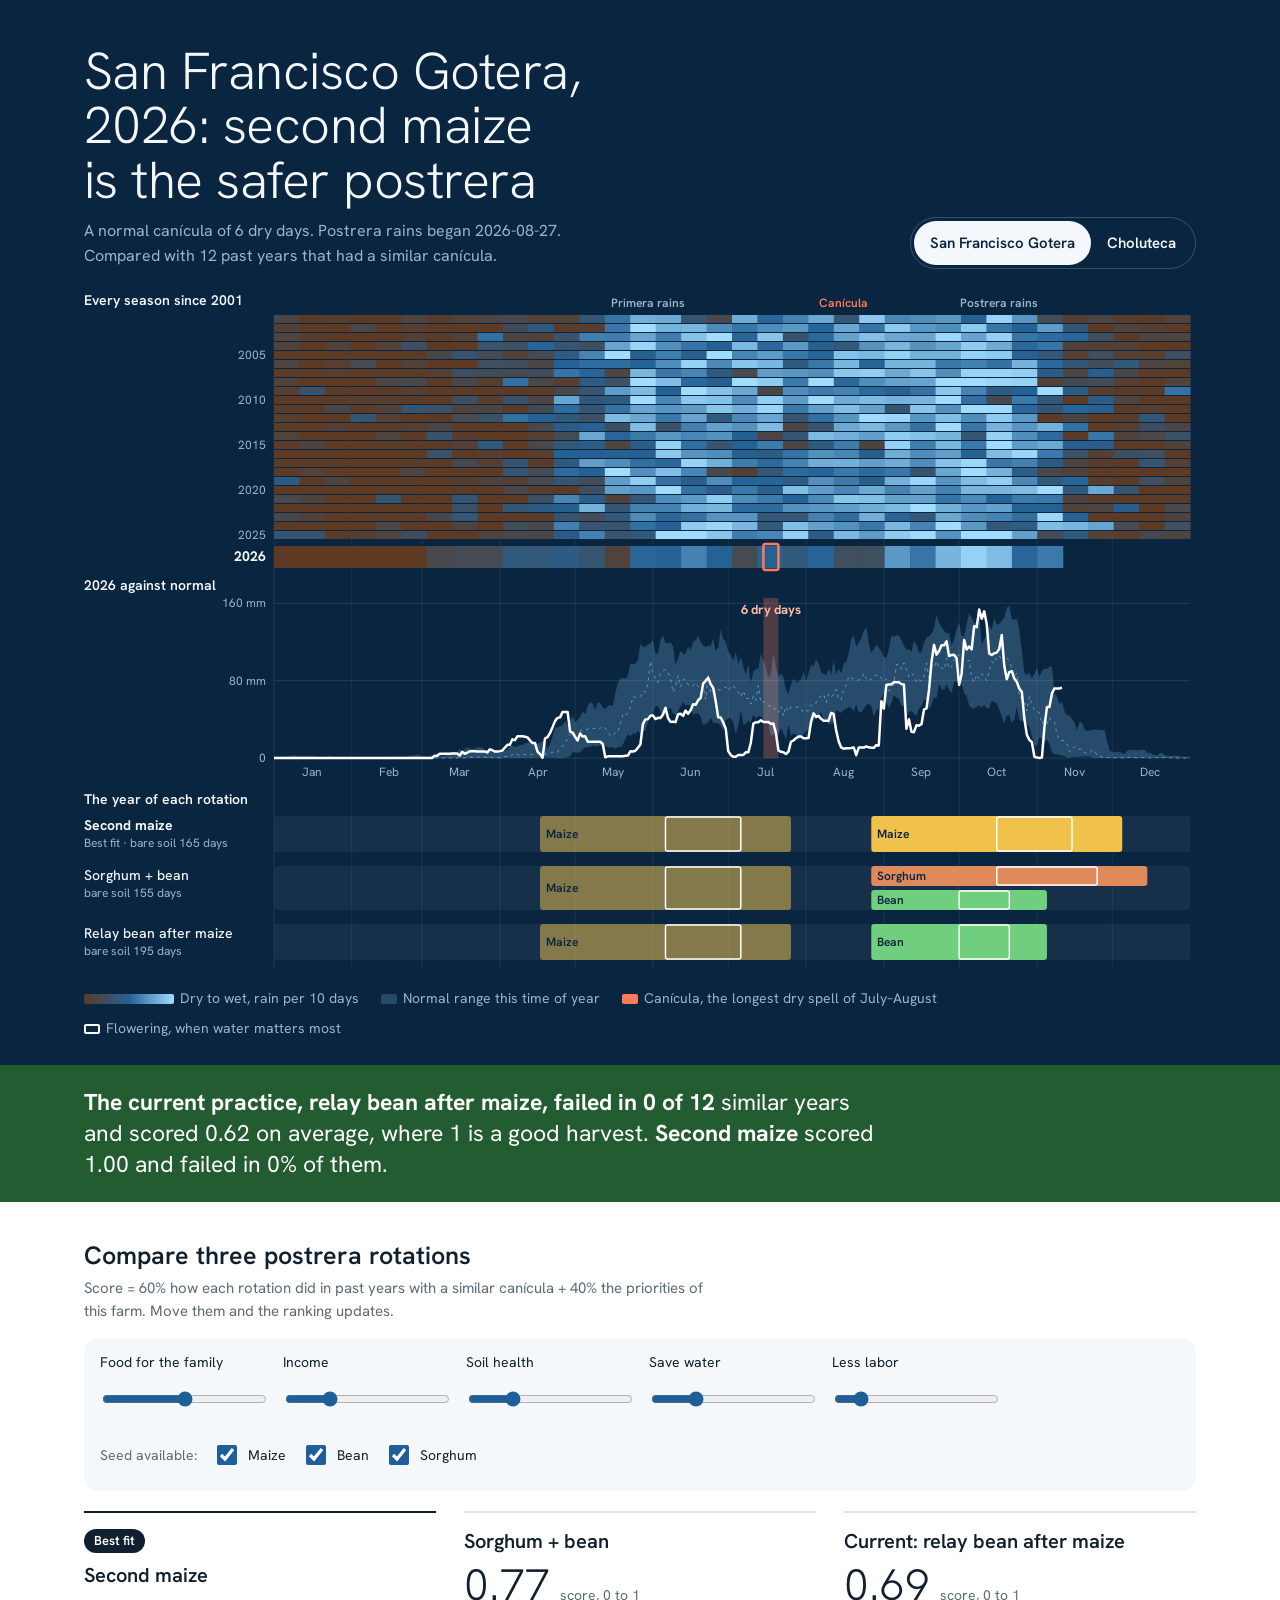
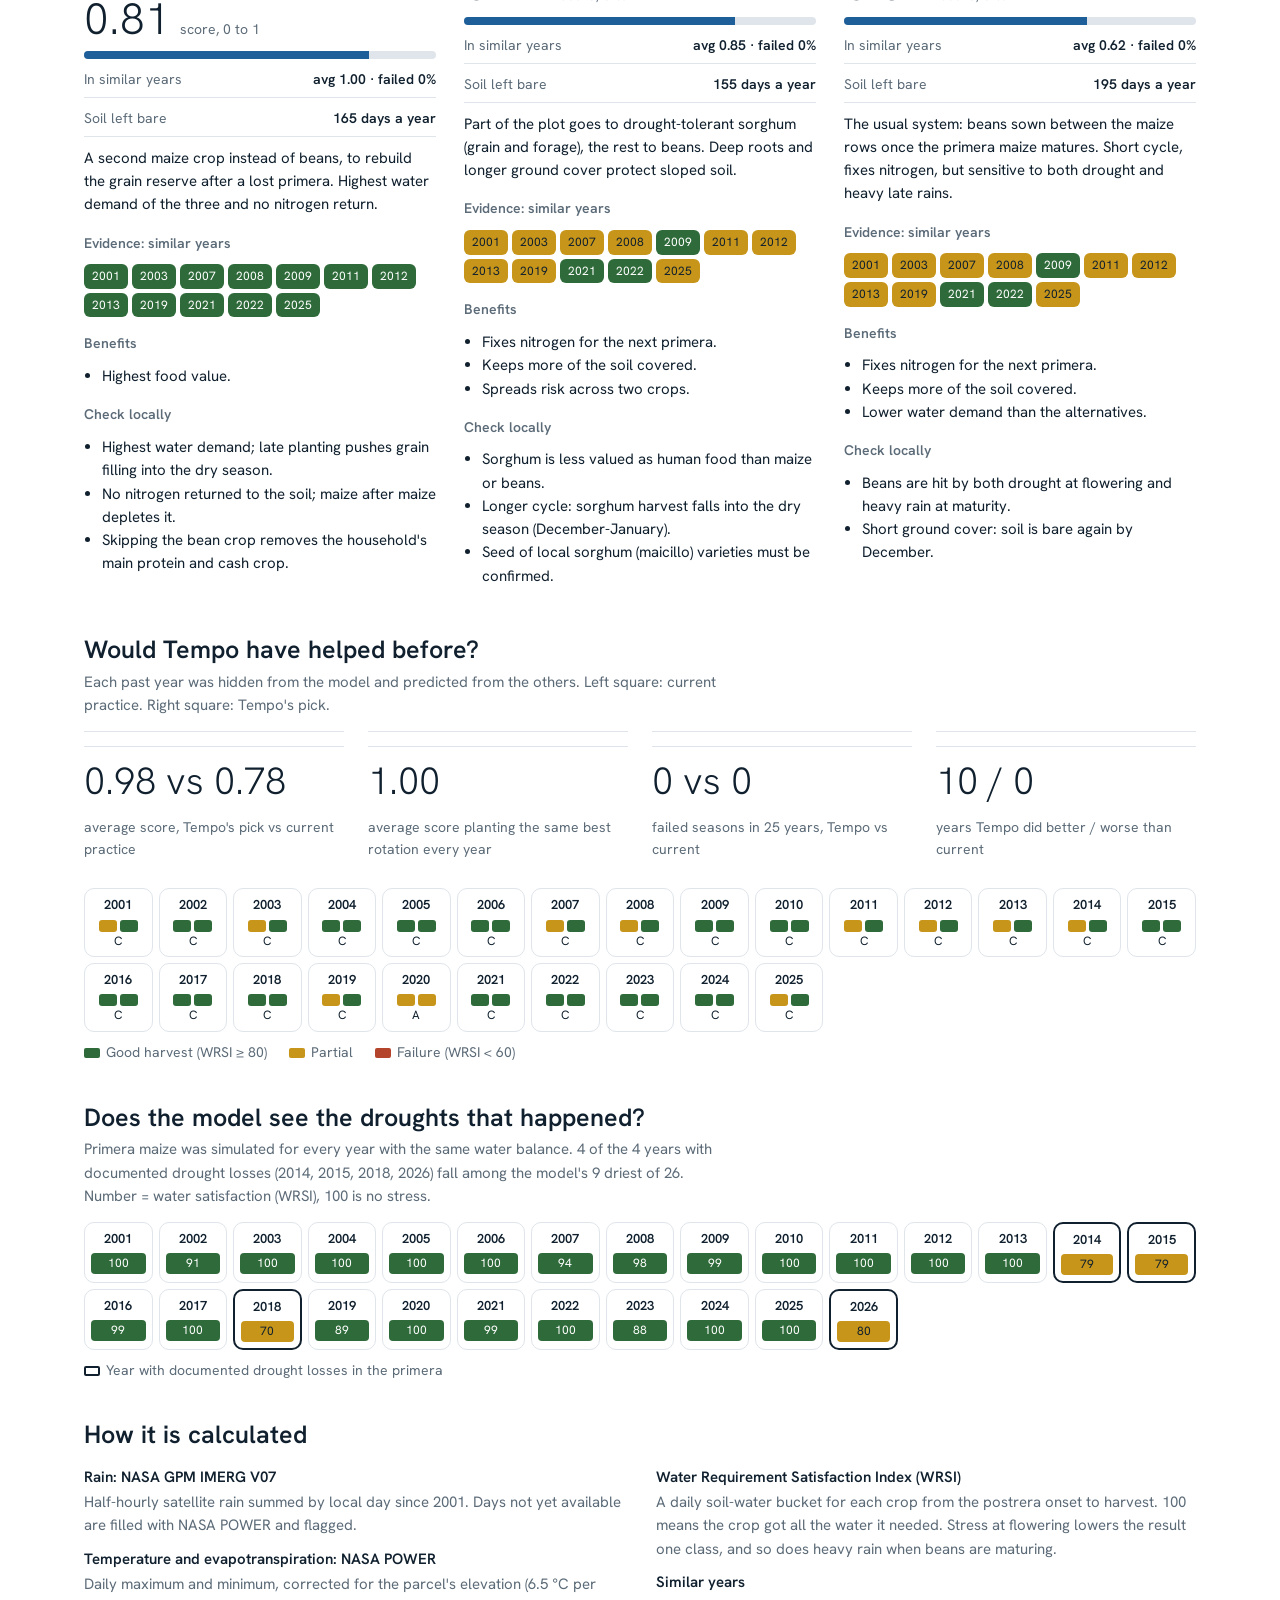
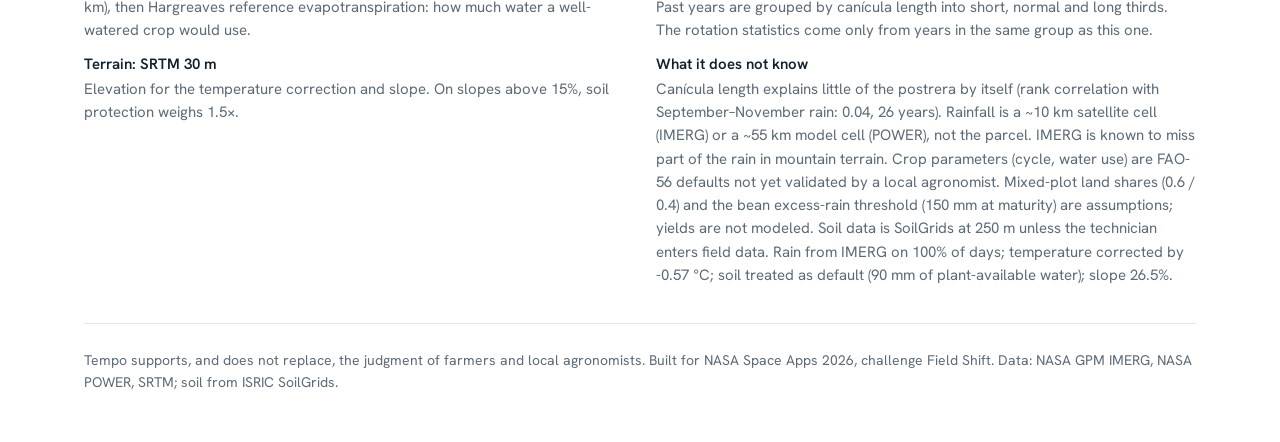
==== commit 607b682a: "Tempo: IMERG live, hindcast 2001-2025, CHECK tests, README con supuestos y limites" ====
--- a/web/index.html
+++ b/web/index.html
@@ -132,7 +132,7 @@
 
 <script>
 {
-const DATA = {"demo":true,"zones":{"morazan":{"zone":{"key":"morazan","name":"San Francisco Gotera, Morazan, El Salvador","lat":13.7,"lon":-88.13,"parcel_elevation_m":null},"current_year":2026,"current":{"canicula_days":49,"canicula_class":"long","postrera_onset":"2026-08-27","analog_years":[2005,2007,2013,2014,2015,2021,2022,2024],"traffic_light":"green","recommended":"A"},"strategies":[{"key":"A","label":"Current: relay bean after maize","description":"The usual system: beans sown between the maize rows once the primera maize matures. Short cycle, fixes nitrogen, but sensitive to both drought and heavy late rains.","crops":["bean"],"available":true,"score":0.913,"analog_stats":{"n_years":8,"mean_score":1.0,"failure_rate":0.0,"good_rate":1.0},"all_years_stats":{"n_years":25,"mean_score":0.94,"failure_rate":0.0,"good_rate":0.88},"attributes":{"food":0.8,"income":0.8,"soil":0.76,"water":1.0,"labor":0.4,"nitrogen_fixing":true},"why":"In 8 past years with a long can\u00edcula like 2026, this strategy scored 1.0 on average (1 = good harvest, 0 = failure) and failed in 0% of them.","evidence":[{"year":2005,"score":1.0,"crops":{"bean":{"wrsi":99.9,"class":"good"}}},{"year":2007,"score":1.0,"crops":{"bean":{"wrsi":99.8,"class":"good"}}},{"year":2013,"score":1.0,"crops":{"bean":{"wrsi":100.0,"class":"good"}}},{"year":2014,"score":1.0,"crops":{"bean":{"wrsi":99.9,"class":"good"}}},{"year":2015,"score":1.0,"crops":{"bean":{"wrsi":95.6,"class":"good"}}},{"year":2021,"score":1.0,"crops":{"bean":{"wrsi":99.9,"class":"good"}}},{"year":2022,"score":1.0,"crops":{"bean":{"wrsi":99.9,"class":"good"}}},{"year":2024,"score":1.0,"crops":{"bean":{"wrsi":100.0,"class":"good"}}}],"benefits":["Fixes nitrogen for the next primera.","Keeps more of the soil covered.","Lower water demand than the alternatives."],"gaps":["Rainfall is a ~10 km satellite cell (IMERG) or a ~55 km model cell (POWER), not the parcel. IMERG is known to miss part of the rain in mountain terrain.","Crop parameters (cycle, water use) are FAO-56 defaults not yet validated by a local agronomist.","Mixed-plot land shares (0.6 / 0.4) and the bean excess-rain threshold (150 mm at maturity) are assumptions; yields are not modeled.","Soil data is SoilGrids at 250 m unless the technician enters field data."],"risks":["Beans are hit by both drought at flowering and heavy rain at maturity.","Short ground cover: soil is bare again by December."],"rotation":[{"crop":"maize","season":"primera","start":123,"end":223,"flower_start":173,"flower_end":203},{"crop":"bean","season":"postrera","start":239,"end":309,"flower_start":274,"flower_end":294}],"bare_days":195},{"key":"B","label":"Sorghum + bean","description":"Part of the plot goes to drought-tolerant sorghum (grain and forage), the rest to beans. Deep roots and longer ground cover protect sloped soil.","crops":["sorghum","bean"],"available":true,"score":0.798,"analog_stats":{"n_years":8,"mean_score":0.89,"failure_rate":0.0,"good_rate":0.62},"all_years_stats":{"n_years":25,"mean_score":0.9,"failure_rate":0.0,"good_rate":0.64},"attributes":{"food":0.68,"income":0.56,"soil":0.83,"water":0.55,"labor":0.52,"nitrogen_fixing":true},"why":"In 8 past years with a long can\u00edcula like 2026, this strategy scored 0.89 on average (1 = good harvest, 0 = failure) and failed in 0% of them.","evidence":[{"year":2005,"score":1.0,"crops":{"sorghum":{"wrsi":89.4,"class":"good"},"bean":{"wrsi":99.9,"class":"good"}}},{"year":2007,"score":0.7,"crops":{"sorghum":{"wrsi":72.5,"class":"partial"},"bean":{"wrsi":99.8,"class":"good"}}},{"year":2013,"score":1.0,"crops":{"sorghum":{"wrsi":96.8,"class":"good"},"bean":{"wrsi":100.0,"class":"good"}}},{"year":2014,"score":1.0,"crops":{"sorghum":{"wrsi":85.8,"class":"good"},"bean":{"wrsi":99.9,"class":"good"}}},{"year":2015,"score":0.7,"crops":{"sorghum":{"wrsi":77.9,"class":"partial"},"bean":{"wrsi":95.6,"class":"good"}}},{"year":2021,"score":0.7,"crops":{"sorghum":{"wrsi":76.2,"class":"partial"},"bean":{"wrsi":99.9,"class":"good"}}},{"year":2022,"score":1.0,"crops":{"sorghum":{"wrsi":90.9,"class":"good"},"bean":{"wrsi":99.9,"class":"good"}}},{"year":2024,"score":1.0,"crops":{"sorghum":{"wrsi":91.0,"class":"good"},"bean":{"wrsi":100.0,"class":"good"}}}],"benefits":["Fixes nitrogen for the next primera.","Keeps more of the soil covered.","Spreads risk across two crops."],"gaps":["Rainfall is a ~10 km satellite cell (IMERG) or a ~55 km model cell (POWER), not the parcel. IMERG is known to miss part of the rain in mountain terrain.","Crop parameters (cycle, water use) are FAO-56 defaults not yet validated by a local agronomist.","Mixed-plot land shares (0.6 / 0.4) and the bean excess-rain threshold (150 mm at maturity) are assumptions; yields are not modeled.","Soil data is SoilGrids at 250 m unless the technician enters field data."],"risks":["Sorghum is less valued as human food than maize or beans.","Longer cycle: sorghum harvest falls into the dry season (December-January).","Seed of local sorghum (maicillo) varieties must be confirmed."],"rotation":[{"crop":"maize","season":"primera","start":123,"end":223,"flower_start":173,"flower_end":203},{"crop":"sorghum","season":"postrera","start":239,"end":349,"flower_start":289,"flower_end":329},{"crop":"bean","season":"postrera","start":239,"end":309,"flower_start":274,"flower_end":294}],"bare_days":155},{"key":"C","label":"Second maize","description":"A second maize crop instead of beans, to rebuild the grain reserve after a lost primera. Highest water demand of the three and no nitrogen return.","crops":["maize"],"available":true,"score":0.694,"analog_stats":{"n_years":8,"mean_score":0.81,"failure_rate":0.0,"good_rate":0.62},"all_years_stats":{"n_years":25,"mean_score":0.9,"failure_rate":0.0,"good_rate":0.8},"attributes":{"food":1.0,"income":0.6,"soil":0.18,"water":0.0,"labor":0.5,"nitrogen_fixing":false},"why":"In 8 past years with a long can\u00edcula like 2026, this strategy scored 0.81 on average (1 = good harvest, 0 = failure) and failed in 0% of them.","evidence":[{"year":2005,"score":1.0,"crops":{"maize":{"wrsi":92.0,"class":"good"}}},{"year":2007,"score":0.5,"crops":{"maize":{"wrsi":72.0,"class":"partial"}}},{"year":2013,"score":1.0,"crops":{"maize":{"wrsi":99.9,"class":"good"}}},{"year":2014,"score":1.0,"crops":{"maize":{"wrsi":87.7,"class":"good"}}},{"year":2015,"score":0.5,"crops":{"maize":{"wrsi":78.2,"class":"partial"}}},{"year":2021,"score":0.5,"crops":{"maize":{"wrsi":76.5,"class":"partial"}}},{"year":2022,"score":1.0,"crops":{"maize":{"wrsi":94.9,"class":"good"}}},{"year":2024,"score":1.0,"crops":{"maize":{"wrsi":95.6,"class":"good"}}}],"benefits":["Highest food value."],"gaps":["Rainfall is a ~10 km satellite cell (IMERG) or a ~55 km model cell (POWER), not the parcel. IMERG is known to miss part of the rain in mountain terrain.","Crop parameters (cycle, water use) are FAO-56 defaults not yet validated by a local agronomist.","Mixed-plot land shares (0.6 / 0.4) and the bean excess-rain threshold (150 mm at maturity) are assumptions; yields are not modeled.","Soil data is SoilGrids at 250 m unless the technician enters field data."],"risks":["Highest water demand; late planting pushes grain filling into the dry season.","No nitrogen returned to the soil; maize after maize depletes it.","Skipping the bean crop removes the household's main protein and cash crop."],"rotation":[{"crop":"maize","season":"primera","start":123,"end":223,"flower_start":173,"flower_end":203},{"crop":"maize","season":"postrera","start":239,"end":339,"flower_start":289,"flower_end":319}],"bare_days":165}],"validation":{"n_years":25,"mean_score_tempo":0.98,"mean_score_current":0.94,"mean_score_same_every_year":0.94,"mean_score_best_possible":1.0,"failure_years_tempo":0,"failure_years_current":0,"years_tempo_better":2,"years_tempo_worse":0,"picks":{"A":17,"C":8},"by_year":[{"year":2001,"canicula_class":"short","pick":"C","score_pick":1.0,"score_A":0.5,"clim_pick":"A","score_clim":0.5,"best_possible":1.0},{"year":2002,"canicula_class":"short","pick":"C","score_pick":1.0,"score_A":0.5,"clim_pick":"A","score_clim":0.5,"best_possible":1.0},{"year":2003,"canicula_class":"short","pick":"C","score_pick":1.0,"score_A":1.0,"clim_pick":"A","score_clim":1.0,"best_possible":1.0},{"year":2004,"canicula_class":"normal","pick":"A","score_pick":1.0,"score_A":1.0,"clim_pick":"A","score_clim":1.0,"best_possible":1.0},{"year":2005,"canicula_class":"long","pick":"A","score_pick":1.0,"score_A":1.0,"clim_pick":"A","score_clim":1.0,"best_possible":1.0},{"year":2006,"canicula_class":"short","pick":"C","score_pick":1.0,"score_A":1.0,"clim_pick":"A","score_clim":1.0,"best_possible":1.0},{"year":2007,"canicula_class":"long","pick":"A","score_pick":1.0,"score_A":1.0,"clim_pick":"A","score_clim":1.0,"best_possible":1.0},{"year":2008,"canicula_class":"short","pick":"C","score_pick":1.0,"score_A":1.0,"clim_pick":"A","score_clim":1.0,"best_possible":1.0},{"year":2009,"canicula_class":"normal","pick":"A","score_pick":1.0,"score_A":1.0,"clim_pick":"A","score_clim":1.0,"best_possible":1.0},{"year":2010,"canicula_class":"normal","pick":"A","score_pick":1.0,"score_A":1.0,"clim_pick":"A","score_clim":1.0,"best_possible":1.0},{"year":2011,"canicula_class":"long","pick":"A","score_pick":1.0,"score_A":1.0,"clim_pick":"A","score_clim":1.0,"best_possible":1.0},{"year":2012,"canicula_class":"normal","pick":"A","score_pick":1.0,"score_A":1.0,"clim_pick":"A","score_clim":1.0,"best_possible":1.0},{"year":2013,"canicula_class":"long","pick":"A","score_pick":1.0,"score_A":1.0,"clim_pick":"A","score_clim":1.0,"best_possible":1.0},{"year":2014,"canicula_class":"long","pick":"A","score_pick":1.0,"score_A":1.0,"clim_pick":"A","score_clim":1.0,"best_possible":1.0},{"year":2015,"canicula_class":"long","pick":"A","score_pick":1.0,"score_A":1.0,"clim_pick":"A","score_clim":1.0,"best_possible":1.0},{"year":2016,"canicula_class":"normal","pick":"A","score_pick":0.5,"score_A":0.5,"clim_pick":"A","score_clim":0.5,"best_possible":1.0},{"year":2017,"canicula_class":"short","pick":"C","score_pick":1.0,"score_A":1.0,"clim_pick":"A","score_clim":1.0,"best_possible":1.0},{"year":2018,"canicula_class":"normal","pick":"A","score_pick":1.0,"score_A":1.0,"clim_pick":"A","score_clim":1.0,"best_possible":1.0},{"year":2019,"canicula_class":"normal","pick":"A","score_pick":1.0,"score_A":1.0,"clim_pick":"A","score_clim":1.0,"best_possible":1.0},{"year":2020,"canicula_class":"short","pick":"C","score_pick":1.0,"score_A":1.0,"clim_pick":"A","score_clim":1.0,"best_possible":1.0},{"year":2021,"canicula_class":"long","pick":"A","score_pick":1.0,"score_A":1.0,"clim_pick":"A","score_clim":1.0,"best_possible":1.0},{"year":2022,"canicula_class":"long","pick":"A","score_pick":1.0,"score_A":1.0,"clim_pick":"A","score_clim":1.0,"best_possible":1.0},{"year":2023,"canicula_class":"short","pick":"C","score_pick":1.0,"score_A":1.0,"clim_pick":"A","score_clim":1.0,"best_possible":1.0},{"year":2024,"canicula_class":"long","pick":"A","score_pick":1.0,"score_A":1.0,"clim_pick":"A","score_clim":1.0,"best_possible":1.0},{"year":2025,"canicula_class":"normal","pick":"A","score_pick":1.0,"score_A":1.0,"clim_pick":"A","score_clim":1.0,"best_possible":1.0}]},"skill":{"n_years":26,"canicula_vs_sep_nov_rain":-0.35,"canicula_vs_score":{"A":0.38,"B":-0.12,"C":-0.47}},"primera_check":{"years":[{"year":2001,"wrsi":83.8,"wrsi_flowering":86.4,"class":"good","rank_driest":5,"documented":false},{"year":2002,"wrsi":97.8,"wrsi_flowering":98.7,"class":"good","rank_driest":20,"documented":false},{"year":2003,"wrsi":93.2,"wrsi_flowering":100.0,"class":"good","rank_driest":19,"documented":false},{"year":2004,"wrsi":89.5,"wrsi_flowering":89.4,"class":"good","rank_driest":13,"documented":false},{"year":2005,"wrsi":89.1,"wrsi_flowering":98.6,"class":"good","rank_driest":12,"documented":false},{"year":2006,"wrsi":99.8,"wrsi_flowering":100.0,"class":"good","rank_driest":24,"documented":false},{"year":2007,"wrsi":78.3,"wrsi_flowering":91.5,"class":"partial","rank_driest":4,"documented":false},{"year":2008,"wrsi":99.8,"wrsi_flowering":100.0,"class":"good","rank_driest":24,"documented":false},{"year":2009,"wrsi":98.5,"wrsi_flowering":98.0,"class":"good","rank_driest":21,"documented":false},{"year":2010,"wrsi":92.8,"wrsi_flowering":100.0,"class":"good","rank_driest":18,"documented":false},{"year":2011,"wrsi":90.4,"wrsi_flowering":98.8,"class":"good","rank_driest":15,"documented":false},{"year":2012,"wrsi":88.0,"wrsi_flowering":99.4,"class":"good","rank_driest":10,"documented":false},{"year":2013,"wrsi":75.2,"wrsi_flowering":76.8,"class":"partial","rank_driest":1,"documented":false},{"year":2014,"wrsi":88.0,"wrsi_flowering":100.0,"class":"good","rank_driest":10,"documented":true},{"year":2015,"wrsi":86.5,"wrsi_flowering":99.7,"class":"good","rank_driest":8,"documented":true},{"year":2016,"wrsi":99.1,"wrsi_flowering":100.0,"class":"good","rank_driest":22,"documented":false},{"year":2017,"wrsi":100.0,"wrsi_flowering":100.0,"class":"good","rank_driest":26,"documented":false},{"year":2018,"wrsi":92.1,"wrsi_flowering":96.5,"class":"good","rank_driest":16,"documented":true},{"year":2019,"wrsi":87.9,"wrsi_flowering":83.8,"class":"good","rank_driest":9,"documented":false},{"year":2020,"wrsi":99.3,"wrsi_flowering":100.0,"class":"good","rank_driest":23,"documented":false},{"year":2021,"wrsi":83.9,"wrsi_flowering":96.5,"class":"good","rank_driest":6,"documented":false},{"year":2022,"wrsi":76.4,"wrsi_flowering":84.4,"class":"partial","rank_driest":2,"documented":false},{"year":2023,"wrsi":89.8,"wrsi_flowering":93.6,"class":"good","rank_driest":14,"documented":false},{"year":2024,"wrsi":92.6,"wrsi_flowering":100.0,"class":"good","rank_driest":17,"documented":false},{"year":2025,"wrsi":85.8,"wrsi_flowering":97.8,"class":"good","rank_driest":7,"documented":false},{"year":2026,"wrsi":78.0,"wrsi_flowering":90.7,"class":"partial","rank_driest":3,"documented":true}],"n_years":26,"worst_third_size":9,"documented":[2014,2015,2018,2026],"documented_in_worst_third":[2015,2026]},"yearly":[{"year":2001,"primera_onset":"2001-05-12","primera_false_onset":false,"canicula_days":5,"canicula_start":"2001-07-15","rain_jul_aug_mm":218.9,"postrera_onset":"2001-08-19","rain_sep_nov_mm":804.1},{"year":2002,"primera_onset":"2002-05-07","primera_false_onset":false,"canicula_days":3,"canicula_start":"2002-07-13","rain_jul_aug_mm":351.3,"postrera_onset":"2002-08-19","rain_sep_nov_mm":923.0},{"year":2003,"primera_onset":"2003-05-10","primera_false_onset":false,"canicula_days":5,"canicula_start":"2003-07-30","rain_jul_aug_mm":360.4,"postrera_onset":"2003-08-20","rain_sep_nov_mm":703.8},{"year":2004,"primera_onset":"2004-05-04","primera_false_onset":false,"canicula_days":8,"canicula_start":"2004-08-14","rain_jul_aug_mm":177.1,"postrera_onset":"2004-08-25","rain_sep_nov_mm":740.8},{"year":2005,"primera_onset":"2005-05-02","primera_false_onset":false,"canicula_days":14,"canicula_start":"2005-07-31","rain_jul_aug_mm":209.3,"postrera_onset":"2005-08-26","rain_sep_nov_mm":689.6},{"year":2006,"primera_onset":"2006-04-28","primera_false_onset":true,"canicula_days":4,"canicula_start":"2006-07-18","rain_jul_aug_mm":264.8,"postrera_onset":"2006-08-26","rain_sep_nov_mm":362.4},{"year":2007,"primera_onset":"2007-05-04","primera_false_onset":false,"canicula_days":34,"canicula_start":"2007-07-10","rain_jul_aug_mm":111.1,"postrera_onset":"2007-09-05","rain_sep_nov_mm":366.7},{"year":2008,"primera_onset":"2008-05-02","primera_false_onset":false,"canicula_days":5,"canicula_start":"2008-07-26","rain_jul_aug_mm":292.8,"postrera_onset":"2008-08-30","rain_sep_nov_mm":469.9},{"year":2009,"primera_onset":"2009-05-01","primera_false_onset":false,"canicula_days":7,"canicula_start":"2009-08-12","rain_jul_aug_mm":217.5,"postrera_onset":"2009-08-30","rain_sep_nov_mm":729.3},{"year":2010,"primera_onset":"2010-05-03","primera_false_onset":false,"canicula_days":11,"canicula_start":"2010-08-18","rain_jul_aug_mm":159.6,"postrera_onset":"2010-08-31","rain_sep_nov_mm":350.4},{"year":2011,"primera_onset":"2011-05-02","primera_false_onset":false,"canicula_days":13,"canicula_start":"2011-07-13","rain_jul_aug_mm":270.2,"postrera_onset":"2011-08-17","rain_sep_nov_mm":495.7},{"year":2012,"primera_onset":"2012-04-30","primera_false_onset":false,"canicula_days":12,"canicula_start":"2012-07-12","rain_jul_aug_mm":171.0,"postrera_onset":"2012-09-03","rain_sep_nov_mm":365.7},{"year":2013,"primera_onset":"2013-05-09","primera_false_onset":false,"canicula_days":15,"canicula_start":"2013-07-11","rain_jul_aug_mm":169.3,"postrera_onset":"2013-08-23","rain_sep_nov_mm":814.9},{"year":2014,"primera_onset":"2014-04-29","primera_false_onset":true,"canicula_days":48,"canicula_start":"2014-07-13","rain_jul_aug_mm":156.9,"postrera_onset":"2014-08-27","rain_sep_nov_mm":454.5},{"year":2015,"primera_onset":"2015-04-28","primera_false_onset":false,"canicula_days":42,"canicula_start":"2015-07-17","rain_jul_aug_mm":125.0,"postrera_onset":"2015-08-28","rain_sep_nov_mm":298.4},{"year":2016,"primera_onset":"2016-04-28","primera_false_onset":false,"canicula_days":7,"canicula_start":"2016-07-12","rain_jul_aug_mm":310.3,"postrera_onset":"2016-08-17","rain_sep_nov_mm":1185.4},{"year":2017,"primera_onset":"2017-05-04","primera_false_onset":false,"canicula_days":3,"canicula_start":"2017-08-07","rain_jul_aug_mm":349.9,"postrera_onset":"2017-08-20","rain_sep_nov_mm":616.8},{"year":2018,"primera_onset":"2018-05-04","primera_false_onset":false,"canicula_days":8,"canicula_start":"2018-07-16","rain_jul_aug_mm":287.9,"postrera_onset":"2018-08-23","rain_sep_nov_mm":819.3},{"year":2019,"primera_onset":"2019-05-18","primera_false_onset":false,"canicula_days":9,"canicula_start":"2019-07-18","rain_jul_aug_mm":319.6,"postrera_onset":"2019-08-16","rain_sep_nov_mm":732.1},{"year":2020,"primera_onset":"2020-04-28","primera_false_onset":false,"canicula_days":4,"canicula_start":"2020-08-13","rain_jul_aug_mm":269.6,"postrera_onset":"2020-08-15","rain_sep_nov_mm":652.4},{"year":2021,"primera_onset":"2021-05-03","primera_false_onset":false,"canicula_days":20,"canicula_start":"2021-07-26","rain_jul_aug_mm":140.0,"postrera_onset":"2021-08-20","rain_sep_nov_mm":339.1},{"year":2022,"primera_onset":"2022-05-02","primera_false_onset":false,"canicula_days":20,"canicula_start":"2022-07-09","rain_jul_aug_mm":109.3,"postrera_onset":"2022-08-25","rain_sep_nov_mm":615.8},{"year":2023,"primera_onset":"2023-05-07","primera_false_onset":false,"canicula_days":6,"canicula_start":"2023-07-25","rain_jul_aug_mm":199.5,"postrera_onset":"2023-08-28","rain_sep_nov_mm":709.5},{"year":2024,"primera_onset":"2024-04-28","primera_false_onset":false,"canicula_days":15,"canicula_start":"2024-08-02","rain_jul_aug_mm":171.9,"postrera_onset":"2024-08-25","rain_sep_nov_mm":973.2},{"year":2025,"primera_onset":"2025-04-29","primera_false_onset":false,"canicula_days":11,"canicula_start":"2025-07-14","rain_jul_aug_mm":122.5,"postrera_onset":"2025-08-28","rain_sep_nov_mm":446.7},{"year":2026,"primera_onset":"2026-05-03","primera_false_onset":false,"canicula_days":49,"canicula_start":"2026-07-10","rain_jul_aug_mm":107.5,"postrera_onset":"2026-08-27","rain_sep_nov_mm":null}],"chart":{"doy":[1,2,3,4,5,6,7,8,9,10,11,12,13,14,15,16,17,18,19,20,21,22,23,24,25,26,27,28,29,30,31,32,33,34,35,36,37,38,39,40,41,42,43,44,45,46,47,48,49,50,51,52,53,54,55,56,57,58,59,60,61,62,63,64,65,66,67,68,69,70,71,72,73,74,75,76,77,78,79,80,81,82,83,84,85,86,87,88,89,90,91,92,93,94,95,96,97,98,99,100,101,102,103,104,105,106,107,108,109,110,111,112,113,114,115,116,117,118,119,120,121,122,123,124,125,126,127,128,129,130,131,132,133,134,135,136,137,138,139,140,141,142,143,144,145,146,147,148,149,150,151,152,153,154,155,156,157,158,159,160,161,162,163,164,165,166,167,168,169,170,171,172,173,174,175,176,177,178,179,180,181,182,183,184,185,186,187,188,189,190,191,192,193,194,195,196,197,198,199,200,201,202,203,204,205,206,207,208,209,210,211,212,213,214,215,216,217,218,219,220,221,222,223,224,225,226,227,228,229,230,231,232,233,234,235,236,237,238,239,240,241,242,243,244,245,246,247,248,249,250,251,252,253,254,255,256,257,258,259,260,261,262,263,264,265,266,267,268,269,270,271,272,273,274,275,276,277,278,279,280,281,282,283,284,285,286,287,288,289,290,291,292,293,294,295,296,297,298,299,300,301,302,303,304,305,306,307,308,309,310,311,312,313,314,315,316,317,318,319,320,321,322,323,324,325,326,327,328,329,330,331,332,333,334,335,336,337,338,339,340,341,342,343,344,345,346,347,348,349,350,351,352,353,354,355,356,357,358,359,360,361,362,363,364,365,366],"p20":[0.0,0.0,0.0,0.0,0.0,0.0,0.0,0.0,0.0,0.0,0.0,0.0,0.0,0.0,0.0,0.0,0.0,0.0,0.0,0.0,0.0,0.0,0.0,0.0,0.0,0.0,0.0,0.0,0.0,0.0,0.0,0.0,0.0,0.0,0.0,0.0,0.0,0.0,0.0,0.0,0.0,0.0,0.0,0.0,0.0,0.0,0.0,0.0,0.0,0.0,0.0,0.0,0.0,0.0,0.0,0.0,0.0,0.0,0.0,0.0,0.0,0.0,0.0,0.0,0.0,0.0,0.0,0.0,0.0,0.0,0.0,0.0,0.0,0.0,0.0,0.0,0.0,0.0,0.0,0.0,0.0,0.0,0.0,0.0,0.0,0.0,0.0,0.0,0.0,0.0,0.0,0.0,0.0,0.0,0.0,0.0,0.0,0.0,0.0,0.0,0.0,0.0,0.0,0.0,0.0,0.0,0.0,0.0,0.0,0.0,0.0,0.0,0.0,0.0,0.0,0.0,0.0,0.0,0.0,0.0,0.0,0.0,6.3,6.7,8.0,10.8,21.2,27.0,28.0,28.9,34.8,30.1,28.6,24.7,30.5,31.7,34.0,35.3,37.2,32.5,38.4,36.6,35.4,44.2,46.1,46.9,47.0,49.4,48.0,49.0,51.0,50.7,60.5,60.1,58.7,58.2,66.1,69.1,71.9,81.2,71.9,70.4,76.6,69.0,71.6,74.5,74.0,75.8,70.3,79.7,90.0,85.5,76.6,76.3,76.8,76.1,71.5,63.7,65.8,57.2,57.1,59.0,57.5,60.7,49.0,48.0,49.8,45.1,45.8,41.9,42.1,40.2,35.3,37.3,29.3,26.8,25.7,11.8,11.4,4.7,3.3,3.2,0.0,0.0,0.0,1.3,3.9,3.9,3.9,4.8,10.1,10.1,10.1,10.2,10.3,1.2,3.4,3.4,3.8,1.5,1.4,1.4,1.4,0.9,2.6,6.6,8.2,8.2,8.3,7.7,7.7,7.7,7.4,7.4,7.2,7.1,7.6,8.5,7.5,14.8,18.4,22.4,25.2,30.8,28.4,36.2,42.9,48.0,55.0,62.5,61.2,61.5,74.1,64.7,59.3,61.8,66.9,69.7,73.5,72.6,75.9,76.3,75.0,77.0,69.1,79.2,90.2,89.5,84.3,92.2,86.2,77.5,77.4,67.4,62.3,61.0,62.5,61.8,60.6,55.0,48.8,57.1,54.5,51.4,59.5,60.0,54.2,50.2,54.6,49.5,49.5,52.4,51.4,37.6,34.4,29.0,19.3,24.2,25.9,25.9,18.7,26.5,29.3,29.1,24.6,24.6,22.9,24.0,23.8,24.2,22.0,22.9,22.2,20.2,16.0,15.2,14.8,14.0,14.0,10.6,10.3,9.4,6.1,4.8,4.4,2.8,0.0,0.0,0.0,0.0,0.0,0.0,0.0,0.0,0.0,0.0,0.0,0.0,0.0,0.0,0.0,0.0,0.0,0.0,0.0,0.0,0.0,0.0,0.0,0.0,0.0,0.0,0.0,0.0,0.0,0.0,0.0,0.0,0.0,0.0,0.0,0.0,0.0,0.0,0.0,0.0],"p50":[0.0,0.0,0.0,0.0,0.0,0.0,0.0,0.0,0.0,0.0,0.0,0.0,0.0,0.0,0.0,0.0,0.0,0.0,0.0,0.0,0.0,0.0,0.0,0.0,0.0,0.0,0.0,0.0,0.0,0.0,0.0,0.0,0.0,0.0,0.0,0.0,0.0,0.0,0.0,0.0,0.0,0.0,0.0,0.0,0.0,0.0,0.0,0.0,0.0,0.0,0.0,0.0,0.0,0.0,0.0,0.0,0.0,0.0,0.0,0.0,0.0,0.0,0.0,0.0,0.0,0.0,0.0,0.0,0.0,0.0,0.0,0.0,0.0,0.0,0.0,0.0,0.0,0.0,0.0,0.0,0.0,0.0,0.0,0.0,0.0,0.0,0.0,0.0,0.0,0.0,0.0,0.0,0.0,0.0,0.0,0.0,0.0,0.0,0.0,0.0,0.0,0.0,0.0,0.0,0.0,0.0,0.0,0.0,0.0,0.0,0.0,0.0,0.0,0.0,0.0,0.0,0.0,0.0,0.0,0.0,3.0,4.7,18.9,20.3,21.6,25.2,30.4,38.1,49.5,49.5,40.2,44.0,37.0,41.5,46.3,46.3,53.5,42.5,44.9,49.8,47.2,49.9,50.1,56.1,58.8,59.1,59.7,60.3,63.3,68.0,75.8,80.4,84.0,74.6,74.8,74.6,77.8,89.4,90.4,92.6,86.7,89.9,94.7,96.7,94.5,98.4,95.6,104.8,103.5,108.2,111.9,109.2,112.4,103.7,106.8,103.9,81.9,89.8,85.9,74.1,79.3,72.7,73.6,77.8,70.0,60.9,61.8,68.7,63.0,63.6,66.9,67.9,65.0,49.4,45.8,45.5,44.7,40.8,35.2,29.2,19.2,17.9,14.8,14.8,26.5,24.6,24.5,25.3,25.3,16.4,22.2,26.6,26.6,24.1,16.1,18.4,20.2,19.6,19.1,22.6,18.6,16.4,16.4,16.4,18.1,15.9,21.7,21.5,21.7,20.3,21.7,20.3,19.5,23.5,22.8,22.8,20.2,23.3,29.3,33.3,34.4,37.2,46.9,55.2,57.3,63.9,71.4,76.9,86.5,76.6,83.6,87.9,88.7,83.3,104.1,103.7,105.2,107.8,103.9,112.9,129.2,126.0,130.9,131.9,115.6,122.8,114.7,110.9,102.3,124.5,108.9,111.3,109.0,110.7,119.0,106.6,93.7,89.5,89.4,90.8,83.7,78.1,87.8,83.2,90.4,92.4,82.8,81.1,79.4,72.0,65.2,64.3,61.4,60.7,55.2,55.2,60.7,58.7,53.3,57.7,59.4,52.4,51.8,57.0,53.2,54.9,46.5,50.4,45.8,40.4,45.3,40.4,39.0,33.1,39.0,32.7,30.4,29.5,26.0,25.3,24.4,20.0,14.7,13.5,10.5,7.3,3.8,0.0,0.0,0.0,0.0,0.0,0.0,0.0,0.0,0.0,0.0,0.0,0.0,0.0,0.0,0.0,0.0,0.0,0.0,0.0,0.0,0.0,0.0,0.0,0.0,0.0,0.0,0.0,0.0,0.0,0.0,0.0,0.0,0.0,0.0,0.0,0.0,0.0,0.0,0.0],"p80":[0.0,0.1,0.1,0.0,0.0,0.0,0.0,0.5,1.0,0.2,1.0,0.0,0.0,0.0,0.0,0.0,0.0,0.0,0.0,0.0,0.0,0.0,0.0,0.0,0.0,0.0,0.2,1.3,1.3,1.3,1.1,0.2,0.2,0.2,0.2,1.0,0.2,0.2,1.2,0.7,1.2,0.7,0.2,0.2,0.0,0.0,0.0,0.0,0.0,0.5,0.0,0.0,0.0,0.0,0.0,0.0,0.9,0.9,1.3,0.3,3.0,3.0,3.5,3.5,3.5,3.5,2.4,2.4,0.5,0.5,0.0,0.0,0.5,1.6,1.7,0.3,0.3,0.3,0.0,0.0,1.8,0.3,0.1,0.1,1.0,3.7,3.7,3.7,3.7,1.9,0.2,0.0,0.0,0.0,0.0,0.0,0.0,0.0,0.0,0.0,0.0,0.0,1.8,1.6,1.6,0.8,0.1,0.8,0.1,0.1,0.1,0.8,2.0,2.5,2.5,2.5,2.5,1.9,2.8,2.8,7.3,13.5,28.9,29.8,34.0,34.8,45.9,55.2,60.1,67.3,67.1,66.4,63.4,65.8,69.2,70.7,75.5,66.0,61.3,70.8,74.7,74.4,81.2,78.6,78.6,83.2,77.1,79.6,85.7,86.1,95.7,98.3,98.4,99.9,98.6,95.7,96.1,114.0,124.4,120.5,120.0,128.1,117.2,121.3,138.8,146.2,144.7,143.7,142.6,136.9,152.3,148.5,136.1,129.0,135.7,129.0,130.3,123.2,125.2,96.6,96.7,97.2,95.7,99.5,96.3,84.3,86.9,84.4,85.6,85.3,88.1,91.2,79.3,76.7,75.8,77.1,69.8,60.9,53.2,58.2,50.1,42.4,42.0,41.9,43.7,44.5,44.5,46.2,38.4,43.2,41.8,40.8,39.9,41.8,42.1,40.0,34.8,37.5,48.5,49.2,43.3,52.9,44.9,48.1,54.0,41.0,46.5,33.7,34.3,35.9,44.6,43.1,36.5,35.5,36.6,42.2,40.2,40.7,38.7,59.4,68.5,72.9,74.8,79.9,85.0,91.8,110.7,114.1,122.7,131.8,139.7,140.8,144.2,151.9,159.6,160.8,155.2,147.6,141.4,150.1,174.0,162.1,161.2,150.2,163.1,165.9,173.3,175.3,163.4,163.6,170.4,165.7,162.9,163.1,167.9,165.1,157.9,144.0,143.7,143.3,131.2,129.4,119.3,117.5,117.5,114.4,120.4,120.9,127.9,110.0,110.0,118.2,106.3,95.3,97.9,99.6,94.5,93.7,82.8,83.1,80.7,72.5,66.5,70.5,73.8,66.3,71.3,63.8,63.4,60.2,56.4,56.1,51.4,51.6,54.3,52.7,51.7,45.3,45.6,44.5,39.0,30.6,31.6,31.6,15.3,12.0,10.2,8.5,0.9,1.0,1.6,1.6,0.0,0.0,0.1,0.1,0.1,0.1,0.1,0.0,0.0,0.0,0.0,0.0,0.0,0.0,0.0,0.0,0.0,0.0,0.0,0.0,0.0,0.0,0.0,0.0,0.0,0.0,0.1,0.1,0.0,0.0,0.0,0.0,0.0,0.0],"current":{"1":0.0,"2":0.0,"3":0.0,"4":0.0,"5":0.0,"6":0.0,"7":0.0,"8":0.0,"9":0.0,"10":0.0,"11":0.0,"12":0.0,"13":0.0,"14":0.0,"15":0.0,"16":0.0,"17":0.0,"18":0.0,"19":0.0,"20":0.0,"21":0.0,"22":0.0,"23":0.0,"24":0.0,"25":0.0,"26":0.0,"27":0.0,"28":0.0,"29":0.0,"30":0.0,"31":0.0,"32":0.0,"33":0.0,"34":0.0,"35":0.0,"36":0.0,"37":0.0,"38":0.0,"39":0.0,"40":0.0,"41":0.0,"42":0.0,"43":0.0,"44":0.0,"45":0.0,"46":0.0,"47":0.0,"48":0.0,"49":0.0,"50":0.0,"51":0.2,"52":0.2,"53":0.2,"54":0.2,"55":0.2,"56":0.2,"57":0.2,"58":0.2,"59":0.2,"60":3.1,"61":2.8,"62":2.8,"63":2.8,"64":9.5,"65":9.5,"66":9.5,"67":9.5,"68":9.5,"69":9.5,"70":6.6,"71":6.6,"72":6.6,"73":6.6,"74":0.0,"75":0.0,"76":0.0,"77":0.0,"78":0.0,"79":0.0,"80":0.0,"81":0.0,"82":0.0,"83":0.0,"84":0.0,"85":0.0,"86":0.0,"87":0.0,"88":0.0,"89":0.0,"90":0.0,"91":0.0,"92":0.0,"93":0.0,"94":0.0,"95":0.0,"96":0.0,"97":0.0,"98":0.0,"99":0.0,"100":0.0,"101":0.0,"102":0.0,"103":0.0,"104":0.0,"105":0.0,"106":0.0,"107":0.0,"108":0.0,"109":0.0,"110":0.0,"111":0.0,"112":0.0,"113":0.0,"114":0.0,"115":0.0,"116":0.0,"117":0.0,"118":0.0,"119":0.0,"120":0.0,"121":0.0,"122":0.0,"123":5.7,"124":5.7,"125":16.3,"126":16.3,"127":47.9,"128":47.9,"129":57.9,"130":57.9,"131":59.9,"132":75.1,"133":96.4,"134":113.9,"135":104.6,"136":104.6,"137":77.3,"138":77.3,"139":67.4,"140":70.2,"141":79.2,"142":63.9,"143":37.0,"144":21.3,"145":32.0,"146":49.7,"147":45.4,"148":52.8,"149":65.2,"150":94.9,"151":89.8,"152":104.3,"153":120.6,"154":122.8,"155":113.7,"156":96.0,"157":96.8,"158":97.1,"159":89.9,"160":57.4,"161":61.0,"162":56.3,"163":41.1,"164":40.1,"165":39.3,"166":40.4,"167":65.5,"168":68.2,"169":72.0,"170":72.0,"171":66.9,"172":57.9,"173":67.5,"174":68.5,"175":66.4,"176":77.2,"177":53.0,"178":43.2,"179":52.9,"180":52.9,"181":48.9,"182":59.6,"183":51.7,"184":57.3,"185":63.0,"186":52.0,"187":50.2,"188":72.1,"189":57.9,"190":63.2,"191":62.7,"192":51.3,"193":48.4,"194":38.8,"195":33.1,"196":32.3,"197":32.3,"198":9.8,"199":5.3,"200":0.0,"201":0.0,"202":0.0,"203":0.0,"204":0.0,"205":0.0,"206":0.0,"207":0.0,"208":0.0,"209":0.0,"210":0.0,"211":0.0,"212":0.0,"213":0.0,"214":0.0,"215":0.0,"216":0.0,"217":0.0,"218":0.0,"219":0.0,"220":0.0,"221":0.0,"222":0.0,"223":0.0,"224":0.0,"225":0.0,"226":0.0,"227":0.0,"228":0.0,"229":0.0,"230":0.0,"231":0.0,"232":0.0,"233":0.0,"234":0.0,"235":0.0,"236":0.0,"237":0.0,"238":0.0,"239":0.0,"240":16.0,"241":21.1,"242":22.8,"243":44.8,"244":48.6,"245":57.1,"246":64.0,"247":64.9,"248":66.8,"249":141.4,"250":165.7,"251":167.6,"252":183.2,"253":196.1,"254":198.1,"255":207.9,"256":219.5,"257":222.7,"258":220.7,"259":158.2,"260":119.9,"261":125.5,"262":132.3,"263":106.8,"264":112.3,"265":99.5,"266":116.2,"267":112.2,"268":125.2,"269":113.2,"270":111.1,"271":100.7,"272":102.6,"273":95.5,"274":89.3,"275":85.3,"276":96.3,"277":105.5,"278":98.5,"279":110.6,"280":110.6,"281":111.3,"282":118.6,"283":123.1,"284":121.1,"285":121.4,"286":80.5,"287":94.8,"288":104.7,"289":92.6,"290":92.6,"291":89.8,"292":68.3,"293":61.4,"294":59.5,"295":57.6,"296":77.3,"297":59.0,"298":43.1,"299":44.1,"300":44.1,"301":44.1,"302":32.3,"303":32.3,"304":38.1,"305":38.1,"306":23.3,"307":18.1,"308":26.5,"309":31.1,"310":31.5,"311":31.5,"312":31.5,"313":31.5,"314":47.0,"315":66.2,"316":56.0,"317":61.9}},"heat":{"years":[2001,2002,2003,2004,2005,2006,2007,2008,2009,2010,2011,2012,2013,2014,2015,2016,2017,2018,2019,2020,2021,2022,2023,2024,2025,2026],"mm":[[0.0,0.0,0.0,0.0,0.0,0.0,6.4,0.0,0.0,0.0,0.0,0.0,24.1,66.6,87.6,130.0,88.9,132.3,39.3,19.7,36.0,38.8,11.8,59.2,100.5,127.8,131.0,75.6,251.4,56.0,27.8,48.2,0.0,0.0,0.0,0.0],[6.4,0.0,0.0,0.0,0.0,0.0,0.0,0.0,0.0,0.0,0.0,0.0,13.0,107.9,48.0,174.8,162.2,51.3,85.4,29.2,22.6,63.8,31.7,64.8,179.2,136.6,131.1,173.1,157.2,85.1,43.5,74.6,0.0,1.4,0.0,0.0],[0.0,0.0,0.0,0.0,0.0,0.0,0.0,0.0,3.8,5.4,0.0,0.0,10.8,58.0,82.1,73.1,108.2,37.9,84.9,58.5,42.0,7.5,47.0,88.1,73.0,153.1,124.5,134.6,105.9,76.4,55.8,18.6,0.0,0.0,0.0,0.5],[0.0,0.0,0.0,0.0,0.0,0.0,7.7,0.0,1.5,0.0,0.0,1.0,63.9,79.7,82.8,84.2,189.2,98.1,64.7,3.2,60.1,17.1,3.1,18.8,81.0,149.3,178.5,158.7,72.0,67.3,40.4,24.4,2.4,0.0,0.0,0.0],[9.2,0.0,0.0,1.0,0.0,0.0,0.0,3.3,0.0,0.0,0.0,3.0,76.8,54.4,78.2,88.6,134.1,96.2,91.3,14.6,1.6,33.2,21.7,8.6,109.7,190.5,95.2,88.7,130.6,56.0,26.0,26.0,5.1,0.0,0.0,0.0],[1.1,0.0,0.0,0.0,0.0,0.0,0.0,0.0,0.0,0.0,2.4,0.0,33.1,50.2,85.7,109.1,204.8,87.7,36.0,66.9,42.7,44.7,31.9,34.4,60.7,50.5,104.5,48.3,55.0,42.9,6.9,10.5,0.0,0.0,0.0,0.3],[0.0,0.0,0.0,1.8,0.0,0.0,0.0,0.0,5.1,2.9,0.0,0.0,67.1,25.1,75.6,114.0,34.5,95.5,74.6,0.0,0.0,0.0,20.3,17.8,11.9,70.2,89.2,63.1,51.8,18.1,60.7,1.8,0.0,0.0,0.0,0.0],[0.0,0.0,2.7,5.9,0.0,0.0,2.3,0.0,0.0,0.0,0.0,0.0,36.3,76.9,69.3,108.3,133.6,74.1,96.6,58.2,60.5,19.0,24.5,33.3,64.0,75.3,106.2,75.4,37.7,82.6,38.6,6.7,0.0,0.4,0.0,0.1],[0.0,0.0,1.1,0.0,0.0,0.0,0.0,0.0,0.0,0.0,0.0,0.0,54.2,72.3,48.1,53.0,190.0,130.8,42.6,36.9,45.1,49.7,15.8,19.7,114.0,112.9,159.2,143.2,102.4,16.6,43.9,44.9,0.0,0.0,0.0,0.0],[0.0,0.0,0.0,0.0,0.0,2.9,0.0,8.6,5.5,0.0,0.0,2.9,37.8,41.3,68.0,162.2,65.1,151.9,47.0,46.7,16.4,12.4,29.5,0.0,62.9,100.3,58.3,56.4,28.0,6.6,24.3,25.3,0.0,0.0,0.0,0.0],[0.0,0.0,1.2,0.0,0.0,3.5,0.0,0.0,0.0,0.0,0.0,0.0,38.4,23.5,54.2,113.8,127.8,98.6,85.3,15.8,10.3,35.8,43.2,60.1,73.8,72.9,93.4,88.9,73.9,80.1,28.2,21.9,0.0,0.0,2.2,1.4],[0.0,0.0,2.0,1.8,0.0,0.0,0.0,0.0,4.9,0.0,0.0,0.0,64.8,70.4,103.8,55.6,133.4,66.5,84.6,12.5,12.7,1.5,22.9,39.4,22.4,71.3,105.3,49.8,50.9,48.2,8.3,9.6,0.0,0.0,0.0,0.0],[0.0,0.0,0.0,0.0,0.0,0.0,4.9,0.0,0.0,0.0,0.0,5.2,28.6,32.9,75.9,154.2,98.2,57.8,69.8,4.7,4.4,22.6,7.7,34.3,157.0,81.2,170.4,91.3,66.1,92.6,116.2,72.9,0.6,0.0,0.0,0.0],[2.3,0.0,0.0,0.0,0.0,8.0,0.0,9.7,0.0,0.0,0.0,4.9,36.3,30.9,48.6,130.4,111.0,64.5,161.6,12.3,0.0,0.0,0.0,0.0,90.7,88.4,96.3,56.2,56.6,27.9,23.8,41.0,0.0,0.0,0.0,0.0],[0.0,3.5,0.0,0.0,0.0,0.0,10.2,0.0,0.0,0.0,0.0,0.0,59.0,47.4,88.3,92.6,60.0,50.3,117.6,4.6,0.0,1.0,0.0,1.1,63.7,67.2,40.2,50.1,21.2,12.5,53.5,10.7,0.0,0.0,0.0,0.0],[0.0,0.0,0.0,0.0,0.0,0.2,0.0,1.4,0.0,3.4,0.0,2.8,68.2,41.5,49.5,82.2,89.1,51.0,63.6,36.2,58.9,36.9,34.0,61.3,138.9,237.8,228.2,219.2,186.2,106.5,57.3,46.9,5.2,0.0,0.0,0.0],[0.0,0.0,4.7,0.0,3.0,11.4,0.0,0.0,0.0,0.0,0.0,0.0,70.3,41.5,53.8,82.4,93.4,89.1,61.4,69.4,45.5,72.1,53.7,49.2,69.7,137.3,93.0,143.0,43.8,31.7,60.1,44.4,0.6,0.0,0.0,0.0],[0.0,0.0,0.0,0.0,14.0,0.0,0.0,0.0,0.0,0.0,0.0,0.0,51.4,63.1,51.4,106.0,77.9,88.5,39.0,32.9,39.7,49.1,50.8,40.0,226.1,146.7,177.6,90.8,60.7,58.7,61.1,34.0,0.0,0.0,0.0,0.0],[0.0,0.0,4.5,0.0,0.0,0.0,0.0,0.0,0.0,0.0,0.0,3.9,28.9,31.1,43.9,95.6,80.1,84.8,56.0,58.8,4.9,52.1,15.9,119.3,130.1,158.5,146.7,39.7,95.9,96.1,91.8,9.6,0.0,0.0,0.0,0.1],[0.0,0.0,0.0,0.0,0.0,0.0,0.0,0.0,5.4,0.0,0.0,0.0,49.5,49.8,55.3,64.6,76.5,67.8,63.0,55.5,33.7,27.1,62.2,32.2,80.0,143.8,127.7,100.3,96.7,30.1,48.6,29.8,4.1,4.0,0.0,0.0],[0.0,0.0,0.0,0.6,2.7,0.0,0.0,0.0,0.0,0.0,1.5,1.6,52.9,37.8,49.1,87.4,147.7,69.3,76.2,0.0,10.6,0.0,7.4,45.5,30.5,100.8,87.0,48.9,51.6,1.9,5.9,14.8,0.0,0.0,0.0,0.0],[0.0,0.0,8.4,0.0,3.7,0.9,0.0,0.0,0.0,0.0,5.6,0.0,78.1,25.2,33.5,82.1,80.4,74.4,22.8,0.0,8.0,16.4,9.2,5.2,76.6,103.0,127.4,130.1,89.6,89.0,37.8,18.8,0.0,0.0,2.8,13.9],[0.0,0.0,0.0,0.0,0.0,0.0,0.0,0.0,0.0,0.0,1.9,0.0,22.1,53.8,99.1,86.7,107.0,72.4,32.0,59.1,11.9,59.1,13.5,17.4,42.3,141.6,161.9,143.6,74.0,80.1,24.8,41.5,12.7,3.9,0.0,0.0],[0.9,0.0,0.0,3.0,0.0,0.0,0.0,0.0,0.0,5.2,0.6,0.0,88.4,100.5,91.2,77.2,117.2,55.1,49.9,39.6,22.2,1.5,7.5,16.4,177.0,165.0,206.9,176.0,126.6,63.6,85.1,14.7,0.0,0.0,0.0,0.0],[0.0,0.0,0.0,0.0,7.7,0.0,0.0,0.0,0.0,0.0,0.0,0.0,41.7,38.6,60.8,118.1,128.5,67.1,46.9,9.2,13.4,11.3,16.5,20.2,70.4,40.3,66.5,130.4,38.4,57.7,14.4,33.7,0.0,0.0,0.0,2.9],[0.0,0.0,0.0,0.0,0.0,3.1,6.6,0.0,0.0,0.0,0.0,0.0,57.9,70.2,94.9,57.4,72.0,52.9,63.2,0.0,0.0,0.0,0.0,16.0,165.7,119.9,111.1,110.6,92.6,44.1,31.5,null,null,null,null,null]]},"postrera_planting":{"date":"2026-08-27","late_default":false},"inputs":{"texture_class":"loamy","whc_mm":100,"slope_pct":22,"weights":{"food":1.0,"income":0.5,"soil":0.5,"water":0.5,"labor":0.3},"seeds":null,"temp_correction_c":0.97,"share_days_imerg":0.989,"soil":{"clay":{"value_0_30cm":28},"sand":{"value_0_30cm":40},"texture_class":"loamy"},"terrain":{"elevation_m":420,"slope_pct":22},"sources":{"power":"synthetic"}}},"choluteca":{"zone":{"key":"choluteca","name":"Choluteca, Honduras","lat":13.3,"lon":-87.19,"parcel_elevation_m":null},"current_year":2026,"current":{"canicula_days":49,"canicula_class":"long","postrera_onset":"2026-08-25","analog_years":[2002,2004,2005,2008,2010,2014,2015,2022],"traffic_light":"green","recommended":"A"},"strategies":[{"key":"A","label":"Current: relay bean after maize","description":"The usual system: beans sown between the maize rows once the primera maize matures. Short cycle, fixes nitrogen, but sensitive to both drought and heavy late rains.","crops":["bean"],"available":true,"score":0.914,"analog_stats":{"n_years":8,"mean_score":1.0,"failure_rate":0.0,"good_rate":1.0},"all_years_stats":{"n_years":25,"mean_score":0.98,"failure_rate":0.0,"good_rate":0.96},"attributes":{"food":0.8,"income":0.8,"soil":0.76,"water":1.0,"labor":0.4,"nitrogen_fixing":true},"why":"In 8 past years with a long can\u00edcula like 2026, this strategy scored 1.0 on average (1 = good harvest, 0 = failure) and failed in 0% of them.","evidence":[{"year":2002,"score":1.0,"crops":{"bean":{"wrsi":100.0,"class":"good"}}},{"year":2004,"score":1.0,"crops":{"bean":{"wrsi":99.7,"class":"good"}}},{"year":2005,"score":1.0,"crops":{"bean":{"wrsi":100.0,"class":"good"}}},{"year":2008,"score":1.0,"crops":{"bean":{"wrsi":100.0,"class":"good"}}},{"year":2010,"score":1.0,"crops":{"bean":{"wrsi":87.3,"class":"good"}}},{"year":2014,"score":1.0,"crops":{"bean":{"wrsi":99.9,"class":"good"}}},{"year":2015,"score":1.0,"crops":{"bean":{"wrsi":92.3,"class":"good"}}},{"year":2022,"score":1.0,"crops":{"bean":{"wrsi":100.0,"class":"good"}}}],"benefits":["Fixes nitrogen for the next primera.","Keeps more of the soil covered.","Lower water demand than the alternatives."],"gaps":["Rainfall is a ~10 km satellite cell (IMERG) or a ~55 km model cell (POWER), not the parcel. IMERG is known to miss part of the rain in mountain terrain.","Crop parameters (cycle, water use) are FAO-56 defaults not yet validated by a local agronomist.","Mixed-plot land shares (0.6 / 0.4) and the bean excess-rain threshold (150 mm at maturity) are assumptions; yields are not modeled.","Soil data is SoilGrids at 250 m unless the technician enters field data."],"risks":["Beans are hit by both drought at flowering and heavy rain at maturity.","Short ground cover: soil is bare again by December."],"rotation":[{"crop":"maize","season":"primera","start":137,"end":237,"flower_start":187,"flower_end":217},{"crop":"bean","season":"postrera","start":237,"end":307,"flower_start":272,"flower_end":292}],"bare_days":195},{"key":"B","label":"Sorghum + bean","description":"Part of the plot goes to drought-tolerant sorghum (grain and forage), the rest to beans. Deep roots and longer ground cover protect sloped soil.","crops":["sorghum","bean"],"available":true,"score":0.719,"analog_stats":{"n_years":8,"mean_score":0.77,"failure_rate":0.0,"good_rate":0.38},"all_years_stats":{"n_years":25,"mean_score":0.9,"failure_rate":0.0,"good_rate":0.68},"attributes":{"food":0.68,"income":0.56,"soil":0.83,"water":0.54,"labor":0.52,"nitrogen_fixing":true},"why":"In 8 past years with a long can\u00edcula like 2026, this strategy scored 0.77 on average (1 = good harvest, 0 = failure) and failed in 0% of them.","evidence":[{"year":2002,"score":1.0,"crops":{"sorghum":{"wrsi":99.2,"class":"good"},"bean":{"wrsi":100.0,"class":"good"}}},{"year":2004,"score":0.7,"crops":{"sorghum":{"wrsi":76.0,"class":"partial"},"bean":{"wrsi":99.7,"class":"good"}}},{"year":2005,"score":0.7,"crops":{"sorghum":{"wrsi":79.4,"class":"partial"},"bean":{"wrsi":100.0,"class":"good"}}},{"year":2008,"score":1.0,"crops":{"sorghum":{"wrsi":89.8,"class":"good"},"bean":{"wrsi":100.0,"class":"good"}}},{"year":2010,"score":0.4,"crops":{"sorghum":{"wrsi":56.7,"class":"failure"},"bean":{"wrsi":87.3,"class":"good"}}},{"year":2014,"score":0.7,"crops":{"sorghum":{"wrsi":68.8,"class":"partial"},"bean":{"wrsi":99.9,"class":"good"}}},{"year":2015,"score":0.7,"crops":{"sorghum":{"wrsi":69.9,"class":"partial"},"bean":{"wrsi":92.3,"class":"good"}}},{"year":2022,"score":1.0,"crops":{"sorghum":{"wrsi":87.6,"class":"good"},"bean":{"wrsi":100.0,"class":"good"}}}],"benefits":["Fixes nitrogen for the next primera.","Keeps more of the soil covered.","Spreads risk across two crops."],"gaps":["Rainfall is a ~10 km satellite cell (IMERG) or a ~55 km model cell (POWER), not the parcel. IMERG is known to miss part of the rain in mountain terrain.","Crop parameters (cycle, water use) are FAO-56 defaults not yet validated by a local agronomist.","Mixed-plot land shares (0.6 / 0.4) and the bean excess-rain threshold (150 mm at maturity) are assumptions; yields are not modeled.","Soil data is SoilGrids at 250 m unless the technician enters field data."],"risks":["Sorghum is less valued as human food than maize or beans.","Longer cycle: sorghum harvest falls into the dry season (December-January).","Seed of local sorghum (maicillo) varieties must be confirmed."],"rotation":[{"crop":"maize","season":"primera","start":137,"end":237,"flower_start":187,"flower_end":217},{"crop":"sorghum","season":"postrera","start":237,"end":347,"flower_start":287,"flower_end":327},{"crop":"bean","season":"postrera","start":237,"end":307,"flower_start":272,"flower_end":292}],"bare_days":155},{"key":"C","label":"Second maize","description":"A second maize crop instead of beans, to rebuild the grain reserve after a lost primera. Highest water demand of the three and no nitrogen return.","crops":["maize"],"available":true,"score":0.634,"analog_stats":{"n_years":8,"mean_score":0.69,"failure_rate":0.12,"good_rate":0.5},"all_years_stats":{"n_years":25,"mean_score":0.86,"failure_rate":0.04,"good_rate":0.76},"attributes":{"food":1.0,"income":0.6,"soil":0.18,"water":0.0,"labor":0.5,"nitrogen_fixing":false},"why":"In 8 past years with a long can\u00edcula like 2026, this strategy scored 0.69 on average (1 = good harvest, 0 = failure) and failed in 12% of them.","evidence":[{"year":2002,"score":1.0,"crops":{"maize":{"wrsi":100.0,"class":"good"}}},{"year":2004,"score":0.5,"crops":{"maize":{"wrsi":75.9,"class":"partial"}}},{"year":2005,"score":1.0,"crops":{"maize":{"wrsi":80.5,"class":"good"}}},{"year":2008,"score":1.0,"crops":{"maize":{"wrsi":95.0,"class":"good"}}},{"year":2010,"score":0.0,"crops":{"maize":{"wrsi":56.4,"class":"failure"}}},{"year":2014,"score":0.5,"crops":{"maize":{"wrsi":70.5,"class":"partial"}}},{"year":2015,"score":0.5,"crops":{"maize":{"wrsi":69.9,"class":"partial"}}},{"year":2022,"score":1.0,"crops":{"maize":{"wrsi":92.4,"class":"good"}}}],"benefits":["Highest food value."],"gaps":["Rainfall is a ~10 km satellite cell (IMERG) or a ~55 km model cell (POWER), not the parcel. IMERG is known to miss part of the rain in mountain terrain.","Crop parameters (cycle, water use) are FAO-56 defaults not yet validated by a local agronomist.","Mixed-plot land shares (0.6 / 0.4) and the bean excess-rain threshold (150 mm at maturity) are assumptions; yields are not modeled.","Soil data is SoilGrids at 250 m unless the technician enters field data."],"risks":["Highest water demand; late planting pushes grain filling into the dry season.","No nitrogen returned to the soil; maize after maize depletes it.","Skipping the bean crop removes the household's main protein and cash crop."],"rotation":[{"crop":"maize","season":"primera","start":137,"end":237,"flower_start":187,"flower_end":217},{"crop":"maize","season":"postrera","start":237,"end":337,"flower_start":287,"flower_end":317}],"bare_days":165}],"validation":{"n_years":25,"mean_score_tempo":0.98,"mean_score_current":0.98,"mean_score_same_every_year":0.98,"mean_score_best_possible":1.0,"failure_years_tempo":0,"failure_years_current":0,"years_tempo_better":0,"years_tempo_worse":0,"picks":{"A":25},"by_year":[{"year":2001,"canicula_class":"short","pick":"A","score_pick":1.0,"score_A":1.0,"clim_pick":"A","score_clim":1.0,"best_possible":1.0},{"year":2002,"canicula_class":"long","pick":"A","score_pick":1.0,"score_A":1.0,"clim_pick":"A","score_clim":1.0,"best_possible":1.0},{"year":2003,"canicula_class":"normal","pick":"A","score_pick":1.0,"score_A":1.0,"clim_pick":"A","score_clim":1.0,"best_possible":1.0},{"year":2004,"canicula_class":"long","pick":"A","score_pick":1.0,"score_A":1.0,"clim_pick":"A","score_clim":1.0,"best_possible":1.0},{"year":2005,"canicula_class":"long","pick":"A","score_pick":1.0,"score_A":1.0,"clim_pick":"A","score_clim":1.0,"best_possible":1.0},{"year":2006,"canicula_class":"short","pick":"A","score_pick":1.0,"score_A":1.0,"clim_pick":"A","score_clim":1.0,"best_possible":1.0},{"year":2007,"canicula_class":"short","pick":"A","score_pick":1.0,"score_A":1.0,"clim_pick":"A","score_clim":1.0,"best_possible":1.0},{"year":2008,"canicula_class":"long","pick":"A","score_pick":1.0,"score_A":1.0,"clim_pick":"A","score_clim":1.0,"best_possible":1.0},{"year":2009,"canicula_class":"normal","pick":"A","score_pick":1.0,"score_A":1.0,"clim_pick":"A","score_clim":1.0,"best_possible":1.0},{"year":2010,"canicula_class":"long","pick":"A","score_pick":1.0,"score_A":1.0,"clim_pick":"A","score_clim":1.0,"best_possible":1.0},{"year":2011,"canicula_class":"short","pick":"A","score_pick":1.0,"score_A":1.0,"clim_pick":"A","score_clim":1.0,"best_possible":1.0},{"year":2012,"canicula_class":"normal","pick":"A","score_pick":1.0,"score_A":1.0,"clim_pick":"A","score_clim":1.0,"best_possible":1.0},{"year":2013,"canicula_class":"normal","pick":"A","score_pick":1.0,"score_A":1.0,"clim_pick":"A","score_clim":1.0,"best_possible":1.0},{"year":2014,"canicula_class":"long","pick":"A","score_pick":1.0,"score_A":1.0,"clim_pick":"A","score_clim":1.0,"best_possible":1.0},{"year":2015,"canicula_class":"long","pick":"A","score_pick":1.0,"score_A":1.0,"clim_pick":"A","score_clim":1.0,"best_possible":1.0},{"year":2016,"canicula_class":"short","pick":"A","score_pick":0.5,"score_A":0.5,"clim_pick":"A","score_clim":0.5,"best_possible":1.0},{"year":2017,"canicula_class":"short","pick":"A","score_pick":1.0,"score_A":1.0,"clim_pick":"A","score_clim":1.0,"best_possible":1.0},{"year":2018,"canicula_class":"short","pick":"A","score_pick":1.0,"score_A":1.0,"clim_pick":"A","score_clim":1.0,"best_possible":1.0},{"year":2019,"canicula_class":"short","pick":"A","score_pick":1.0,"score_A":1.0,"clim_pick":"A","score_clim":1.0,"best_possible":1.0},{"year":2020,"canicula_class":"short","pick":"A","score_pick":1.0,"score_A":1.0,"clim_pick":"A","score_clim":1.0,"best_possible":1.0},{"year":2021,"canicula_class":"short","pick":"A","score_pick":1.0,"score_A":1.0,"clim_pick":"A","score_clim":1.0,"best_possible":1.0},{"year":2022,"canicula_class":"long","pick":"A","score_pick":1.0,"score_A":1.0,"clim_pick":"A","score_clim":1.0,"best_possible":1.0},{"year":2023,"canicula_class":"short","pick":"A","score_pick":1.0,"score_A":1.0,"clim_pick":"A","score_clim":1.0,"best_possible":1.0},{"year":2024,"canicula_class":"normal","pick":"A","score_pick":1.0,"score_A":1.0,"clim_pick":"A","score_clim":1.0,"best_possible":1.0},{"year":2025,"canicula_class":"long","pick":"A","score_pick":1.0,"score_A":1.0,"clim_pick":"A","score_clim":1.0,"best_possible":1.0}]},"skill":{"n_years":26,"canicula_vs_sep_nov_rain":-0.08,"canicula_vs_score":{"A":0.12,"B":-0.44,"C":-0.37}},"primera_check":{"years":[{"year":2001,"wrsi":90.8,"wrsi_flowering":91.2,"class":"good","rank_driest":14,"documented":false},{"year":2002,"wrsi":99.1,"wrsi_flowering":100.0,"class":"good","rank_driest":24,"documented":false},{"year":2003,"wrsi":99.2,"wrsi_flowering":99.3,"class":"good","rank_driest":25,"documented":false},{"year":2004,"wrsi":79.3,"wrsi_flowering":91.9,"class":"partial","rank_driest":6,"documented":false},{"year":2005,"wrsi":64.8,"wrsi_flowering":59.5,"class":"failure","rank_driest":2,"documented":false},{"year":2006,"wrsi":93.8,"wrsi_flowering":99.8,"class":"good","rank_driest":19,"documented":false},{"year":2007,"wrsi":74.9,"wrsi_flowering":65.6,"class":"partial","rank_driest":4,"documented":false},{"year":2008,"wrsi":85.0,"wrsi_flowering":94.1,"class":"good","rank_driest":8,"documented":false},{"year":2009,"wrsi":76.6,"wrsi_flowering":80.7,"class":"partial","rank_driest":5,"documented":false},{"year":2010,"wrsi":86.7,"wrsi_flowering":99.6,"class":"good","rank_driest":10,"documented":false},{"year":2011,"wrsi":93.6,"wrsi_flowering":100.0,"class":"good","rank_driest":17,"documented":false},{"year":2012,"wrsi":91.4,"wrsi_flowering":100.0,"class":"good","rank_driest":15,"documented":false},{"year":2013,"wrsi":87.2,"wrsi_flowering":83.1,"class":"good","rank_driest":12,"documented":false},{"year":2014,"wrsi":71.9,"wrsi_flowering":80.7,"class":"partial","rank_driest":3,"documented":true},{"year":2015,"wrsi":86.2,"wrsi_flowering":99.7,"class":"good","rank_driest":9,"documented":true},{"year":2016,"wrsi":87.1,"wrsi_flowering":94.6,"class":"good","rank_driest":11,"documented":false},{"year":2017,"wrsi":97.1,"wrsi_flowering":98.7,"class":"good","rank_driest":20,"documented":false},{"year":2018,"wrsi":98.3,"wrsi_flowering":100.0,"class":"good","rank_driest":22,"documented":true},{"year":2019,"wrsi":98.9,"wrsi_flowering":99.6,"class":"good","rank_driest":23,"documented":false},{"year":2020,"wrsi":100.0,"wrsi_flowering":100.0,"class":"good","rank_driest":26,"documented":false},{"year":2021,"wrsi":92.5,"wrsi_flowering":99.4,"class":"good","rank_driest":16,"documented":false},{"year":2022,"wrsi":79.4,"wrsi_flowering":91.5,"class":"partial","rank_driest":7,"documented":false},{"year":2023,"wrsi":98.2,"wrsi_flowering":100.0,"class":"good","rank_driest":21,"documented":false},{"year":2024,"wrsi":89.5,"wrsi_flowering":99.4,"class":"good","rank_driest":13,"documented":false},{"year":2025,"wrsi":93.6,"wrsi_flowering":100.0,"class":"good","rank_driest":17,"documented":false},{"year":2026,"wrsi":61.1,"wrsi_flowering":58.2,"class":"failure","rank_driest":1,"documented":true}],"n_years":26,"worst_third_size":9,"documented":[2014,2015,2018,2026],"documented_in_worst_third":[2014,2015,2026]},"yearly":[{"year":2001,"primera_onset":"2001-05-18","primera_false_onset":false,"canicula_days":5,"canicula_start":"2001-08-13","rain_jul_aug_mm":270.6,"postrera_onset":"2001-08-19","rain_sep_nov_mm":558.9},{"year":2002,"primera_onset":"2002-04-29","primera_false_onset":false,"canicula_days":10,"canicula_start":"2002-07-31","rain_jul_aug_mm":349.1,"postrera_onset":"2002-08-18","rain_sep_nov_mm":757.2},{"year":2003,"primera_onset":"2003-05-08","primera_false_onset":false,"canicula_days":8,"canicula_start":"2003-07-18","rain_jul_aug_mm":348.6,"postrera_onset":"2003-08-19","rain_sep_nov_mm":1062.8},{"year":2004,"primera_onset":"2004-04-29","primera_false_onset":false,"canicula_days":26,"canicula_start":"2004-07-24","rain_jul_aug_mm":117.2,"postrera_onset":"2004-08-25","rain_sep_nov_mm":452.7},{"year":2005,"primera_onset":"2005-05-21","primera_false_onset":false,"canicula_days":26,"canicula_start":"2005-07-14","rain_jul_aug_mm":141.9,"postrera_onset":"2005-08-26","rain_sep_nov_mm":536.3},{"year":2006,"primera_onset":"2006-05-03","primera_false_onset":false,"canicula_days":7,"canicula_start":"2006-08-06","rain_jul_aug_mm":231.6,"postrera_onset":"2006-08-19","rain_sep_nov_mm":540.6},{"year":2007,"primera_onset":"2007-05-19","primera_false_onset":false,"canicula_days":7,"canicula_start":"2007-07-12","rain_jul_aug_mm":187.6,"postrera_onset":"2007-08-29","rain_sep_nov_mm":334.8},{"year":2008,"primera_onset":"2008-05-05","primera_false_onset":true,"canicula_days":11,"canicula_start":"2008-08-13","rain_jul_aug_mm":195.1,"postrera_onset":"2008-08-27","rain_sep_nov_mm":718.6},{"year":2009,"primera_onset":"2009-05-03","primera_false_onset":false,"canicula_days":8,"canicula_start":"2009-07-14","rain_jul_aug_mm":152.0,"postrera_onset":"2009-08-17","rain_sep_nov_mm":881.6},{"year":2010,"primera_onset":"2010-04-28","primera_false_onset":false,"canicula_days":17,"canicula_start":"2010-08-11","rain_jul_aug_mm":112.4,"postrera_onset":"2010-09-08","rain_sep_nov_mm":281.2},{"year":2011,"primera_onset":"2011-04-30","primera_false_onset":false,"canicula_days":7,"canicula_start":"2011-07-18","rain_jul_aug_mm":238.6,"postrera_onset":"2011-08-26","rain_sep_nov_mm":342.8},{"year":2012,"primera_onset":"2012-04-28","primera_false_onset":false,"canicula_days":8,"canicula_start":"2012-07-15","rain_jul_aug_mm":212.5,"postrera_onset":"2012-08-25","rain_sep_nov_mm":814.0},{"year":2013,"primera_onset":"2013-05-16","primera_false_onset":false,"canicula_days":8,"canicula_start":"2013-08-05","rain_jul_aug_mm":351.4,"postrera_onset":"2013-08-17","rain_sep_nov_mm":653.5},{"year":2014,"primera_onset":"2014-05-09","primera_false_onset":false,"canicula_days":42,"canicula_start":"2014-07-18","rain_jul_aug_mm":67.4,"postrera_onset":"2014-08-29","rain_sep_nov_mm":351.9},{"year":2015,"primera_onset":"2015-04-28","primera_false_onset":false,"canicula_days":20,"canicula_start":"2015-07-21","rain_jul_aug_mm":87.3,"postrera_onset":"2015-09-01","rain_sep_nov_mm":276.0},{"year":2016,"primera_onset":"2016-05-03","primera_false_onset":true,"canicula_days":7,"canicula_start":"2016-08-08","rain_jul_aug_mm":231.5,"postrera_onset":"2016-08-23","rain_sep_nov_mm":821.0},{"year":2017,"primera_onset":"2017-05-07","primera_false_onset":false,"canicula_days":6,"canicula_start":"2017-08-05","rain_jul_aug_mm":281.9,"postrera_onset":"2017-08-24","rain_sep_nov_mm":347.1},{"year":2018,"primera_onset":"2018-05-03","primera_false_onset":false,"canicula_days":6,"canicula_start":"2018-08-07","rain_jul_aug_mm":288.9,"postrera_onset":"2018-08-16","rain_sep_nov_mm":473.1},{"year":2019,"primera_onset":"2019-05-03","primera_false_onset":false,"canicula_days":5,"canicula_start":"2019-08-13","rain_jul_aug_mm":380.0,"postrera_onset":"2019-08-16","rain_sep_nov_mm":491.9},{"year":2020,"primera_onset":"2020-05-04","primera_false_onset":false,"canicula_days":3,"canicula_start":"2020-07-30","rain_jul_aug_mm":469.7,"postrera_onset":"2020-08-15","rain_sep_nov_mm":634.6},{"year":2021,"primera_onset":"2021-04-30","primera_false_onset":false,"canicula_days":7,"canicula_start":"2021-07-14","rain_jul_aug_mm":302.1,"postrera_onset":"2021-08-16","rain_sep_nov_mm":605.4},{"year":2022,"primera_onset":"2022-05-05","primera_false_onset":false,"canicula_days":17,"canicula_start":"2022-07-27","rain_jul_aug_mm":146.5,"postrera_onset":"2022-08-25","rain_sep_nov_mm":637.1},{"year":2023,"primera_onset":"2023-05-03","primera_false_onset":false,"canicula_days":3,"canicula_start":"2023-07-29","rain_jul_aug_mm":365.2,"postrera_onset":"2023-08-18","rain_sep_nov_mm":689.7},{"year":2024,"primera_onset":"2024-05-05","primera_false_onset":false,"canicula_days":8,"canicula_start":"2024-08-03","rain_jul_aug_mm":246.9,"postrera_onset":"2024-08-15","rain_sep_nov_mm":554.5},{"year":2025,"primera_onset":"2025-04-29","primera_false_onset":false,"canicula_days":9,"canicula_start":"2025-07-27","rain_jul_aug_mm":296.8,"postrera_onset":"2025-08-16","rain_sep_nov_mm":1061.7},{"year":2026,"primera_onset":"2026-05-17","primera_false_onset":false,"canicula_days":49,"canicula_start":"2026-07-10","rain_jul_aug_mm":155.1,"postrera_onset":"2026-08-25","rain_sep_nov_mm":null}],"chart":{"doy":[1,2,3,4,5,6,7,8,9,10,11,12,13,14,15,16,17,18,19,20,21,22,23,24,25,26,27,28,29,30,31,32,33,34,35,36,37,38,39,40,41,42,43,44,45,46,47,48,49,50,51,52,53,54,55,56,57,58,59,60,61,62,63,64,65,66,67,68,69,70,71,72,73,74,75,76,77,78,79,80,81,82,83,84,85,86,87,88,89,90,91,92,93,94,95,96,97,98,99,100,101,102,103,104,105,106,107,108,109,110,111,112,113,114,115,116,117,118,119,120,121,122,123,124,125,126,127,128,129,130,131,132,133,134,135,136,137,138,139,140,141,142,143,144,145,146,147,148,149,150,151,152,153,154,155,156,157,158,159,160,161,162,163,164,165,166,167,168,169,170,171,172,173,174,175,176,177,178,179,180,181,182,183,184,185,186,187,188,189,190,191,192,193,194,195,196,197,198,199,200,201,202,203,204,205,206,207,208,209,210,211,212,213,214,215,216,217,218,219,220,221,222,223,224,225,226,227,228,229,230,231,232,233,234,235,236,237,238,239,240,241,242,243,244,245,246,247,248,249,250,251,252,253,254,255,256,257,258,259,260,261,262,263,264,265,266,267,268,269,270,271,272,273,274,275,276,277,278,279,280,281,282,283,284,285,286,287,288,289,290,291,292,293,294,295,296,297,298,299,300,301,302,303,304,305,306,307,308,309,310,311,312,313,314,315,316,317,318,319,320,321,322,323,324,325,326,327,328,329,330,331,332,333,334,335,336,337,338,339,340,341,342,343,344,345,346,347,348,349,350,351,352,353,354,355,356,357,358,359,360,361,362,363,364,365,366],"p20":[0.0,0.0,0.0,0.0,0.0,0.0,0.0,0.0,0.0,0.0,0.0,0.0,0.0,0.0,0.0,0.0,0.0,0.0,0.0,0.0,0.0,0.0,0.0,0.0,0.0,0.0,0.0,0.0,0.0,0.0,0.0,0.0,0.0,0.0,0.0,0.0,0.0,0.0,0.0,0.0,0.0,0.0,0.0,0.0,0.0,0.0,0.0,0.0,0.0,0.0,0.0,0.0,0.0,0.0,0.0,0.0,0.0,0.0,0.0,0.0,0.0,0.0,0.0,0.0,0.0,0.0,0.0,0.0,0.0,0.0,0.0,0.0,0.0,0.0,0.0,0.0,0.0,0.0,0.0,0.0,0.0,0.0,0.0,0.0,0.0,0.0,0.0,0.0,0.0,0.0,0.0,0.0,0.0,0.0,0.0,0.0,0.0,0.0,0.0,0.0,0.0,0.0,0.0,0.0,0.0,0.0,0.0,0.0,0.0,0.0,0.0,0.0,0.0,0.0,0.0,0.0,0.0,0.0,0.0,0.0,0.0,0.2,2.8,4.8,7.8,9.6,10.8,14.0,20.0,23.1,26.7,26.3,25.8,31.5,32.6,28.7,25.3,26.6,24.2,24.2,28.6,35.3,39.1,39.9,42.2,45.0,40.5,43.6,47.2,46.0,48.4,51.7,52.5,48.4,54.4,66.8,69.0,70.6,75.3,72.1,70.7,64.2,73.9,78.1,71.3,72.1,81.0,79.0,79.8,75.1,74.0,75.3,71.0,67.8,67.5,79.9,81.7,81.4,79.6,72.0,74.6,70.6,67.4,69.4,62.3,61.6,60.4,57.1,57.9,60.4,49.3,43.0,34.3,34.4,26.1,24.3,19.8,13.8,12.9,13.5,13.5,14.5,12.8,7.0,5.5,5.5,5.8,5.7,5.7,5.6,5.6,5.2,5.0,5.0,3.9,2.1,0.0,0.0,2.6,6.0,6.2,4.7,3.2,2.9,8.3,8.3,7.9,7.9,7.5,8.1,8.1,8.1,10.5,8.9,3.7,0.3,10.4,11.1,11.5,17.6,23.0,30.0,28.1,35.8,38.4,41.3,47.9,49.2,50.5,56.9,60.2,60.1,59.9,48.5,57.0,50.9,58.7,60.9,65.1,62.0,66.2,71.9,79.4,76.1,76.0,74.0,68.3,69.0,69.4,67.9,68.3,66.8,64.9,62.6,68.9,64.3,54.3,60.9,60.9,61.1,55.2,58.1,54.2,54.1,45.6,52.9,52.7,45.5,43.9,52.3,44.9,37.5,40.2,39.9,38.4,31.5,32.8,30.9,35.0,25.1,25.7,25.3,15.4,15.2,15.5,13.7,12.2,12.7,8.6,9.9,11.0,10.6,11.7,11.7,13.0,15.4,16.4,16.3,21.3,18.8,17.2,16.9,16.1,4.8,3.8,0.0,0.0,0.0,0.0,0.0,0.0,0.0,0.0,0.0,0.0,0.0,0.0,0.0,0.0,0.0,0.0,0.0,0.0,0.0,0.0,0.0,0.0,0.0,0.0,0.0,0.0,0.0,0.0,0.0,0.0,0.0,0.0,0.0,0.0,0.0,0.0,0.0,0.0,0.0,0.0,0.0],"p50":[0.0,0.0,0.0,0.0,0.0,0.0,0.0,0.0,0.0,0.0,0.0,0.0,0.0,0.0,0.0,0.0,0.0,0.0,0.0,0.0,0.0,0.0,0.0,0.0,0.0,0.0,0.0,0.0,0.0,0.0,0.0,0.0,0.0,0.0,0.0,0.0,0.0,0.0,0.0,0.0,0.0,0.0,0.0,0.0,0.0,0.0,0.0,0.0,0.0,0.0,0.0,0.0,0.0,0.0,0.0,0.0,0.0,0.0,0.0,0.0,0.0,0.0,0.0,0.0,0.0,0.0,0.0,0.0,0.0,0.0,0.0,0.0,0.0,0.0,0.0,0.0,0.0,0.0,0.0,0.0,0.0,0.0,0.0,0.0,0.0,0.0,0.0,0.0,0.0,0.0,0.0,0.0,0.0,0.0,0.0,0.0,0.0,0.0,0.0,0.0,0.0,0.0,0.0,0.0,0.0,0.0,0.0,0.0,0.0,0.0,0.0,0.0,0.0,0.0,0.0,0.0,0.0,0.0,0.0,0.0,1.5,6.4,7.9,10.0,17.3,20.0,26.4,28.2,36.6,39.3,45.6,49.3,50.0,46.2,46.2,58.3,54.1,46.7,55.7,59.6,62.1,61.8,55.9,62.7,65.2,58.9,57.3,60.0,60.9,60.4,62.8,74.2,80.0,82.3,82.3,83.6,90.6,91.6,108.4,107.5,105.2,105.9,106.3,94.2,102.3,100.0,109.1,102.9,99.5,91.7,94.2,102.1,101.2,94.5,99.2,95.8,90.8,98.5,98.3,98.5,99.3,106.0,95.4,99.6,84.2,87.3,89.8,87.2,86.3,78.4,65.0,57.1,57.7,48.7,48.7,49.8,36.3,36.3,30.3,32.1,30.3,30.3,27.8,24.8,25.7,22.0,25.7,25.7,25.1,21.7,21.0,20.7,19.4,19.4,14.5,22.4,17.5,15.4,15.4,18.6,15.0,19.0,16.7,11.4,16.4,15.3,15.3,19.5,18.6,23.9,24.7,24.8,25.3,26.2,34.5,37.4,40.5,40.5,31.3,35.7,45.8,46.5,51.0,58.0,59.4,68.1,68.1,75.8,80.9,78.6,80.1,85.7,84.9,80.0,82.4,78.7,73.4,93.1,89.1,88.8,96.7,97.1,94.0,101.6,107.8,109.0,119.6,102.9,112.0,122.9,120.8,110.1,103.3,96.0,103.1,98.0,103.1,99.0,97.1,95.4,88.0,73.9,67.2,66.4,68.8,74.8,72.8,66.8,65.8,65.8,63.9,69.8,75.4,69.0,67.3,61.3,49.5,49.5,49.5,42.0,40.7,48.0,36.9,45.6,41.2,41.2,33.1,36.8,44.8,35.8,39.0,37.6,36.5,29.8,33.2,30.3,31.9,28.9,31.8,31.8,28.8,28.7,25.7,19.6,12.6,8.9,4.3,0.0,0.0,0.0,0.0,0.0,0.0,0.0,0.0,0.0,0.0,0.0,0.0,0.0,0.0,0.0,0.0,0.0,0.0,0.0,0.0,0.0,0.0,0.0,0.0,0.0,0.0,0.0,0.0,0.0,0.0,0.0,0.0,0.0,0.0,0.0,0.0,0.0,0.0,0.0],"p80":[0.0,0.0,0.0,0.0,0.3,0.9,1.2,1.3,0.5,0.5,0.9,0.5,1.5,0.9,0.5,0.4,0.1,0.0,0.0,0.0,0.0,0.0,0.0,0.0,0.0,0.0,0.3,1.2,1.2,1.8,1.4,2.6,3.5,2.6,3.8,2.6,1.6,2.7,2.7,2.9,2.5,2.3,2.3,2.3,0.4,0.4,0.4,0.0,0.0,0.0,0.0,0.0,0.0,0.0,0.0,0.0,0.0,0.0,0.0,0.0,0.0,0.0,0.1,0.0,0.0,0.0,0.0,0.0,0.0,0.0,0.0,0.0,0.4,2.2,2.2,2.2,2.3,2.3,2.3,1.3,2.1,2.7,0.7,0.7,0.7,0.7,0.1,0.1,0.0,0.0,0.0,0.0,0.0,0.0,0.0,0.0,0.0,0.1,0.6,1.5,1.5,1.4,3.6,3.6,3.6,1.1,2.4,2.4,2.4,2.4,2.4,2.4,2.4,2.1,4.0,4.0,4.3,4.3,4.3,2.1,12.0,16.6,30.2,38.8,42.2,42.9,51.6,63.2,76.7,76.7,68.7,63.2,66.0,64.6,67.1,72.8,69.1,75.5,82.2,80.2,77.8,80.8,79.3,78.0,74.4,72.9,84.6,85.6,89.9,86.4,92.1,98.6,105.7,107.2,118.5,111.8,115.4,119.1,125.3,139.1,136.6,128.5,153.0,130.8,136.5,129.2,134.5,145.8,146.0,135.6,140.0,144.2,136.3,140.1,134.2,129.1,129.2,124.5,119.2,130.1,124.8,118.1,115.8,112.6,117.4,119.2,108.2,114.7,109.8,107.1,100.6,95.9,99.2,84.7,74.1,75.6,64.8,55.5,56.1,57.5,54.3,53.8,46.5,42.9,50.1,38.3,34.7,36.4,36.9,33.6,38.5,38.7,35.4,34.4,36.8,37.4,44.0,43.4,41.6,39.1,38.7,38.9,42.7,45.5,43.2,51.9,51.9,43.1,49.9,46.3,50.4,51.4,54.2,60.2,56.7,60.0,61.5,67.9,67.9,68.5,67.2,65.9,75.2,73.2,79.0,98.2,116.3,123.2,125.2,124.3,129.2,112.6,130.7,124.4,130.8,126.4,127.3,139.5,141.6,146.7,149.6,161.1,155.6,169.3,176.8,172.6,171.6,150.4,153.3,158.9,169.9,171.6,146.2,147.5,155.6,140.5,145.5,144.7,140.1,122.4,126.5,117.7,124.5,122.8,108.9,110.6,106.2,94.4,96.2,90.3,88.7,95.3,91.9,88.0,92.8,94.7,82.5,76.3,71.2,68.9,62.5,65.3,65.0,71.4,74.8,76.0,72.7,79.7,77.2,80.4,70.4,60.6,65.1,60.9,65.0,62.3,64.3,64.3,60.9,58.7,50.0,48.6,40.4,35.2,29.7,20.5,15.0,9.8,0.0,0.0,0.0,0.0,0.0,0.0,0.0,0.0,0.0,0.0,0.0,0.0,0.0,0.0,0.0,0.0,0.0,0.0,0.0,0.0,0.0,0.0,0.0,0.0,0.0,0.0,0.0,0.4,0.2,0.2,0.0,0.0,0.0,0.0,0.0,0.0,0.2,0.0],"current":{"1":0.0,"2":0.0,"3":0.0,"4":0.0,"5":0.0,"6":0.0,"7":0.0,"8":0.0,"9":0.0,"10":0.0,"11":0.0,"12":0.0,"13":0.0,"14":0.0,"15":0.0,"16":0.0,"17":0.3,"18":0.3,"19":0.3,"20":0.3,"21":0.3,"22":0.3,"23":0.3,"24":0.3,"25":0.3,"26":0.3,"27":0.0,"28":0.0,"29":0.0,"30":0.0,"31":0.0,"32":0.0,"33":0.0,"34":0.0,"35":0.0,"36":0.0,"37":0.0,"38":0.0,"39":0.0,"40":0.0,"41":0.0,"42":0.0,"43":0.0,"44":0.0,"45":0.0,"46":0.0,"47":0.0,"48":0.0,"49":0.0,"50":0.0,"51":0.0,"52":0.0,"53":0.0,"54":0.0,"55":0.0,"56":0.0,"57":0.0,"58":0.0,"59":0.0,"60":0.0,"61":0.0,"62":0.0,"63":0.0,"64":0.0,"65":0.0,"66":0.0,"67":0.0,"68":0.0,"69":0.0,"70":0.0,"71":10.9,"72":10.9,"73":10.9,"74":10.9,"75":10.9,"76":10.9,"77":10.9,"78":13.1,"79":13.1,"80":16.2,"81":5.3,"82":5.3,"83":5.3,"84":5.3,"85":5.3,"86":5.3,"87":5.3,"88":3.1,"89":3.1,"90":0.0,"91":4.2,"92":4.2,"93":4.2,"94":4.2,"95":4.2,"96":4.2,"97":4.2,"98":4.2,"99":4.2,"100":4.2,"101":0.0,"102":0.0,"103":0.0,"104":0.0,"105":0.0,"106":0.0,"107":0.0,"108":0.0,"109":0.0,"110":0.0,"111":1.2,"112":1.2,"113":1.2,"114":1.2,"115":1.2,"116":1.2,"117":1.2,"118":1.2,"119":1.2,"120":1.2,"121":0.0,"122":0.0,"123":0.0,"124":0.0,"125":1.3,"126":1.3,"127":1.3,"128":1.3,"129":1.3,"130":1.3,"131":6.6,"132":6.6,"133":6.6,"134":7.7,"135":8.9,"136":8.9,"137":9.2,"138":10.1,"139":10.1,"140":23.6,"141":41.8,"142":42.8,"143":42.9,"144":77.4,"145":112.4,"146":126.4,"147":126.1,"148":125.3,"149":136.2,"150":133.8,"151":122.1,"152":121.9,"153":129.1,"154":95.5,"155":58.0,"156":44.0,"157":58.3,"158":58.3,"159":68.7,"160":59.5,"161":63.7,"162":67.3,"163":62.0,"164":65.4,"165":69.1,"166":84.3,"167":77.4,"168":90.7,"169":87.4,"170":88.3,"171":72.3,"172":75.8,"173":88.3,"174":86.3,"175":83.5,"176":82.3,"177":75.2,"178":89.5,"179":72.4,"180":69.9,"181":77.3,"182":76.8,"183":71.1,"184":94.1,"185":93.9,"186":80.0,"187":79.6,"188":80.9,"189":95.1,"190":97.4,"191":89.9,"192":82.7,"193":73.7,"194":47.2,"195":46.6,"196":46.6,"197":46.6,"198":17.6,"199":2.6,"200":0.0,"201":0.0,"202":0.0,"203":0.0,"204":0.0,"205":0.0,"206":0.0,"207":0.0,"208":0.0,"209":0.0,"210":0.0,"211":0.0,"212":0.0,"213":0.0,"214":0.0,"215":0.0,"216":0.0,"217":0.0,"218":0.0,"219":0.0,"220":0.0,"221":0.0,"222":0.0,"223":0.0,"224":0.0,"225":0.0,"226":0.0,"227":0.0,"228":0.0,"229":0.0,"230":0.0,"231":0.0,"232":0.0,"233":0.0,"234":0.0,"235":0.0,"236":0.0,"237":0.0,"238":0.0,"239":0.0,"240":5.3,"241":47.5,"242":60.5,"243":65.2,"244":81.4,"245":88.0,"246":88.0,"247":90.5,"248":106.2,"249":125.4,"250":120.1,"251":113.2,"252":112.6,"253":110.5,"254":111.5,"255":114.8,"256":143.2,"257":162.7,"258":168.9,"259":157.8,"260":158.3,"261":124.1,"262":114.6,"263":120.0,"264":111.8,"265":121.8,"266":95.0,"267":74.0,"268":67.8,"269":60.3,"270":74.5,"271":86.5,"272":84.2,"273":76.3,"274":67.2,"275":53.9,"276":63.8,"277":66.7,"278":52.8,"279":65.8,"280":53.5,"281":70.8,"282":72.8,"283":89.7,"284":112.9,"285":110.2,"286":103.6,"287":103.8,"288":112.5,"289":112.3,"290":109.9,"291":84.2,"292":81.5,"293":66.3,"294":47.0,"295":53.1,"296":48.1,"297":47.2,"298":45.5,"299":36.7,"300":37.3,"301":37.1,"302":41.3,"303":39.6,"304":35.6,"305":25.7,"306":25.7,"307":26.7,"308":33.5,"309":32.7,"310":32.1,"311":27.7,"312":23.5,"313":35.5,"314":35.5,"315":71.9,"316":71.9,"317":67.7}},"heat":{"years":[2001,2002,2003,2004,2005,2006,2007,2008,2009,2010,2011,2012,2013,2014,2015,2016,2017,2018,2019,2020,2021,2022,2023,2024,2025,2026],"mm":[[0.0,0.0,0.0,11.9,0.0,0.0,0.0,0.0,0.0,0.0,1.1,0.0,23.7,23.3,106.9,110.3,88.6,74.4,34.7,65.7,25.5,30.2,44.6,56.3,53.5,99.9,126.7,67.3,84.8,28.5,54.0,58.3,0.0,0.0,0.0,0.0],[0.0,0.0,4.7,0.0,0.0,0.0,0.0,0.0,0.0,0.0,0.0,0.0,104.1,96.3,93.9,99.9,103.3,64.6,107.1,57.4,21.2,16.1,76.7,54.4,76.9,42.5,292.1,116.6,101.2,66.9,47.0,46.0,0.0,0.0,0.0,0.0],[0.0,0.0,0.0,7.9,4.0,0.6,12.0,0.0,0.0,0.0,0.0,4.8,14.5,102.7,39.1,59.7,63.9,108.2,92.5,67.2,38.3,37.1,34.8,71.9,285.5,185.1,142.4,201.6,65.8,31.9,97.1,57.4,0.0,5.0,5.8,2.3],[0.0,0.0,0.0,0.0,0.0,0.0,0.0,0.0,0.0,0.0,5.2,0.0,75.0,77.6,41.3,76.9,171.7,60.6,63.0,0.6,5.0,0.0,0.0,26.5,92.9,146.0,78.6,72.4,20.2,39.3,4.4,32.2,0.0,0.0,0.0,1.1],[0.0,0.0,0.0,0.0,0.0,0.0,0.0,0.0,0.0,0.0,0.0,0.0,10.3,15.3,48.4,107.2,104.4,118.0,82.3,30.3,0.0,0.0,15.6,18.2,96.8,105.2,120.4,95.4,57.5,22.1,51.8,0.0,0.0,0.0,0.0,0.0],[0.0,0.0,0.0,0.0,0.0,0.0,0.0,0.0,0.0,0.0,0.0,0.0,38.2,63.6,63.7,47.2,117.6,65.3,47.1,55.2,21.5,27.9,9.1,67.1,123.0,80.2,151.5,64.4,60.0,27.2,22.6,25.7,0.0,0.0,0.0,0.8],[0.0,0.8,0.0,2.2,0.0,0.0,0.0,7.1,0.0,5.4,0.0,1.2,8.2,24.4,60.4,144.6,86.8,97.3,78.4,37.1,5.7,18.6,36.1,23.8,67.6,35.6,19.5,61.6,41.7,32.7,30.3,45.8,0.0,0.0,0.0,0.0],[0.7,0.6,0.0,0.0,0.0,0.0,0.0,0.0,0.0,0.0,0.0,0.0,38.8,45.7,55.8,107.5,73.6,140.2,68.9,32.1,32.5,8.8,8.1,15.4,65.7,109.6,111.2,153.0,107.0,68.4,81.7,65.3,0.0,0.0,0.0,0.8],[0.0,0.0,0.0,7.0,0.0,4.7,0.0,0.0,0.0,0.0,0.0,0.0,35.1,114.3,25.8,186.4,75.4,132.5,26.9,4.9,15.7,12.4,12.5,48.4,132.5,191.8,202.3,110.8,59.5,80.3,76.5,60.2,0.0,0.0,0.0,0.0],[0.0,0.0,1.6,0.0,0.0,0.0,0.0,0.6,0.0,0.0,0.0,0.0,91.5,59.6,73.4,88.3,68.6,46.6,70.7,14.1,5.9,15.0,1.4,5.4,34.1,45.2,95.7,39.3,40.7,25.8,2.8,7.9,0.0,0.0,0.0,2.1],[15.3,0.0,13.5,0.0,0.0,0.0,0.0,3.4,7.0,0.0,0.0,8.6,93.0,54.3,92.5,120.7,83.8,129.6,63.9,25.8,23.3,47.3,37.5,24.4,45.5,95.8,53.8,58.2,52.6,11.0,12.4,31.8,0.0,0.0,0.0,0.0],[0.0,0.0,3.8,0.0,3.5,0.0,0.0,26.3,0.0,0.0,3.7,0.0,46.0,30.6,84.9,74.4,153.7,94.9,125.7,32.7,7.1,26.1,11.7,19.3,78.6,102.8,122.9,184.5,135.7,55.0,106.5,61.2,0.0,11.2,0.0,0.0],[0.0,0.0,0.0,0.0,0.0,0.0,5.3,0.0,0.0,0.0,0.0,0.0,20.5,28.9,55.3,159.8,115.1,150.8,112.6,61.2,5.3,38.5,54.4,13.4,153.1,77.1,157.7,113.0,67.9,54.9,80.0,28.9,0.0,7.0,0.0,0.0],[0.0,0.0,0.0,0.0,0.0,0.0,0.0,0.0,0.0,0.0,0.0,0.0,39.3,72.4,77.3,114.4,76.4,73.2,62.3,5.0,0.0,0.0,0.0,0.0,77.5,85.1,52.0,61.8,56.8,17.4,10.4,2.7,0.0,0.2,0.0,1.6],[0.0,0.0,0.0,0.0,0.0,0.0,0.0,0.0,0.0,7.7,0.0,0.0,79.8,41.0,51.9,73.5,183.1,121.8,63.0,3.0,1.5,0.0,5.1,14.7,39.8,77.0,18.3,29.3,56.2,15.9,12.8,28.9,0.0,0.0,0.0,1.7],[0.0,0.0,0.0,7.0,0.0,0.0,0.0,0.0,0.0,0.0,8.5,9.4,62.4,20.9,83.3,122.0,48.1,95.7,53.1,21.0,28.6,24.1,23.9,29.7,108.3,164.9,144.4,128.0,117.9,166.9,39.4,23.5,0.0,0.0,0.0,0.0],[0.0,0.0,0.0,0.0,0.0,0.0,0.0,2.0,0.0,5.8,0.0,0.0,11.6,90.7,107.4,72.3,94.7,75.4,42.2,58.0,40.7,41.3,59.6,35.7,54.1,79.8,69.8,59.3,59.1,11.3,16.5,7.7,4.2,0.0,0.0,0.0],[0.0,0.0,2.3,0.0,0.0,0.8,0.0,11.2,0.0,5.6,2.1,0.0,79.2,16.2,51.5,37.3,134.7,108.5,139.8,54.1,30.5,30.1,24.7,62.0,69.2,45.2,75.6,104.2,82.7,64.1,3.8,28.3,0.0,0.0,0.0,0.0],[2.4,0.0,1.1,0.0,0.0,0.0,0.0,0.0,6.1,0.0,0.0,1.5,48.8,14.7,47.2,135.8,167.5,132.2,79.0,23.1,76.0,60.0,53.0,81.5,100.9,59.2,117.3,50.7,38.2,42.0,7.9,83.3,0.0,0.0,0.0,0.0],[0.4,0.0,0.0,3.8,0.0,0.0,1.9,0.0,2.5,0.8,0.0,4.4,28.2,44.1,93.7,71.5,85.5,67.1,103.0,72.9,43.0,62.3,114.8,69.0,57.6,88.8,163.5,103.4,85.1,78.4,35.8,39.9,0.0,0.0,0.0,0.0],[2.7,6.6,0.0,0.0,0.0,0.0,0.0,0.0,0.0,0.6,0.0,0.0,76.1,71.0,33.3,47.3,82.2,134.0,86.8,18.9,39.7,11.6,30.4,65.0,129.3,62.7,209.8,95.6,75.1,43.0,26.1,40.3,0.0,0.0,0.3,0.0],[0.0,4.7,0.0,2.7,0.0,0.0,0.0,0.0,0.0,0.0,3.4,0.0,45.6,62.0,54.3,116.8,91.7,117.4,77.3,11.4,7.5,0.0,15.2,18.5,117.8,65.0,156.9,143.3,87.5,30.8,59.7,16.1,0.0,0.0,0.0,0.0],[0.0,0.0,3.4,0.0,0.0,1.1,0.0,0.0,0.0,4.4,0.0,0.0,26.4,70.9,26.6,137.7,70.0,98.5,107.1,54.6,21.7,74.7,34.3,92.8,95.1,149.3,138.6,121.0,102.9,70.8,4.8,19.4,0.0,0.0,0.0,0.0],[9.1,0.0,0.0,2.4,0.0,0.0,0.0,1.1,0.0,0.0,3.8,0.0,38.6,99.5,61.7,189.0,131.4,84.3,98.0,49.0,23.0,7.6,7.9,68.3,61.3,132.5,60.7,71.8,67.7,49.8,87.1,28.8,2.4,0.0,0.0,0.0],[0.0,0.0,0.0,0.0,0.0,0.0,0.0,0.0,0.0,0.0,0.0,4.3,53.2,69.1,61.0,179.7,139.5,114.1,107.8,25.6,24.7,9.5,10.0,69.8,217.1,312.8,185.2,79.3,51.1,90.1,84.4,80.5,19.0,0.0,0.0,0.0],[0.0,0.3,0.0,0.0,0.0,0.0,0.0,16.2,0.0,4.2,0.0,1.2,1.3,23.6,133.8,59.5,88.3,69.9,97.4,0.0,0.0,0.0,0.0,5.3,120.1,158.3,74.5,53.5,109.9,37.3,32.1,null,null,null,null,null]]},"postrera_planting":{"date":"2026-08-25","late_default":false},"inputs":{"texture_class":"loamy","whc_mm":100,"slope_pct":4,"weights":{"food":1.0,"income":0.5,"soil":0.5,"water":0.5,"labor":0.3},"seeds":null,"temp_correction_c":0.97,"share_days_imerg":0.989,"soil":{"clay":{"value_0_30cm":28},"sand":{"value_0_30cm":40},"texture_class":"loamy"},"terrain":{"elevation_m":60,"slope_pct":4},"sources":{"power":"synthetic"}}}}};
+const DATA = {"demo":false,"zones":{"morazan":{"zone":{"key":"morazan","name":"San Francisco Gotera, Morazan, El Salvador","lat":13.7,"lon":-88.13,"parcel_elevation_m":null},"current_year":2026,"current":{"canicula_days":6,"canicula_class":"normal","postrera_onset":"2026-08-27","analog_years":[2001,2003,2007,2008,2009,2011,2012,2013,2019,2021,2022,2025],"traffic_light":"green","recommended":"C"},"strategies":[{"key":"A","label":"Current: relay bean after maize","description":"The usual system: beans sown between the maize rows once the primera maize matures. Short cycle, fixes nitrogen, but sensitive to both drought and heavy late rains.","crops":["bean"],"available":true,"score":0.685,"analog_stats":{"n_years":12,"mean_score":0.62,"failure_rate":0.0,"good_rate":0.25},"all_years_stats":{"n_years":25,"mean_score":0.78,"failure_rate":0.0,"good_rate":0.56},"attributes":{"food":0.8,"income":0.8,"soil":0.76,"water":1.0,"labor":0.4,"nitrogen_fixing":true},"why":"In 12 past years with a normal can\u00edcula like 2026, this strategy scored 0.62 on average (1 = good harvest, 0 = failure) and failed in 0% of them.","evidence":[{"year":2001,"score":0.5,"crops":{"bean":{"wrsi":99.7,"class":"partial"}}},{"year":2003,"score":0.5,"crops":{"bean":{"wrsi":100.0,"class":"partial"}}},{"year":2007,"score":0.5,"crops":{"bean":{"wrsi":100.0,"class":"partial"}}},{"year":2008,"score":0.5,"crops":{"bean":{"wrsi":100.0,"class":"partial"}}},{"year":2009,"score":1.0,"crops":{"bean":{"wrsi":100.0,"class":"good"}}},{"year":2011,"score":0.5,"crops":{"bean":{"wrsi":100.0,"class":"partial"}}},{"year":2012,"score":0.5,"crops":{"bean":{"wrsi":100.0,"class":"partial"}}},{"year":2013,"score":0.5,"crops":{"bean":{"wrsi":100.0,"class":"partial"}}},{"year":2019,"score":0.5,"crops":{"bean":{"wrsi":100.0,"class":"partial"}}},{"year":2021,"score":1.0,"crops":{"bean":{"wrsi":100.0,"class":"good"}}},{"year":2022,"score":1.0,"crops":{"bean":{"wrsi":100.0,"class":"good"}}},{"year":2025,"score":0.5,"crops":{"bean":{"wrsi":100.0,"class":"partial"}}}],"benefits":["Fixes nitrogen for the next primera.","Keeps more of the soil covered.","Lower water demand than the alternatives."],"gaps":["Rainfall is a ~10 km satellite cell (IMERG) or a ~55 km model cell (POWER), not the parcel. IMERG is known to miss part of the rain in mountain terrain.","Crop parameters (cycle, water use) are FAO-56 defaults not yet validated by a local agronomist.","Mixed-plot land shares (0.6 / 0.4) and the bean excess-rain threshold (150 mm at maturity) are assumptions; yields are not modeled.","Soil data is SoilGrids at 250 m unless the technician enters field data."],"risks":["Beans are hit by both drought at flowering and heavy rain at maturity.","Short ground cover: soil is bare again by December."],"rotation":[{"crop":"maize","season":"primera","start":107,"end":207,"flower_start":157,"flower_end":187},{"crop":"bean","season":"postrera","start":239,"end":309,"flower_start":274,"flower_end":294}],"bare_days":195},{"key":"B","label":"Sorghum + bean","description":"Part of the plot goes to drought-tolerant sorghum (grain and forage), the rest to beans. Deep roots and longer ground cover protect sloped soil.","crops":["sorghum","bean"],"available":true,"score":0.772,"analog_stats":{"n_years":12,"mean_score":0.85,"failure_rate":0.0,"good_rate":0.25},"all_years_stats":{"n_years":25,"mean_score":0.9,"failure_rate":0.0,"good_rate":0.52},"attributes":{"food":0.68,"income":0.56,"soil":0.83,"water":0.52,"labor":0.52,"nitrogen_fixing":true},"why":"In 12 past years with a normal can\u00edcula like 2026, this strategy scored 0.85 on average (1 = good harvest, 0 = failure) and failed in 0% of them.","evidence":[{"year":2001,"score":0.8,"crops":{"sorghum":{"wrsi":84.9,"class":"good"},"bean":{"wrsi":99.7,"class":"partial"}}},{"year":2003,"score":0.8,"crops":{"sorghum":{"wrsi":100.0,"class":"good"},"bean":{"wrsi":100.0,"class":"partial"}}},{"year":2007,"score":0.8,"crops":{"sorghum":{"wrsi":97.5,"class":"good"},"bean":{"wrsi":100.0,"class":"partial"}}},{"year":2008,"score":0.8,"crops":{"sorghum":{"wrsi":90.7,"class":"good"},"bean":{"wrsi":100.0,"class":"partial"}}},{"year":2009,"score":1.0,"crops":{"sorghum":{"wrsi":97.9,"class":"good"},"bean":{"wrsi":100.0,"class":"good"}}},{"year":2011,"score":0.8,"crops":{"sorghum":{"wrsi":97.3,"class":"good"},"bean":{"wrsi":100.0,"class":"partial"}}},{"year":2012,"score":0.8,"crops":{"sorghum":{"wrsi":83.6,"class":"good"},"bean":{"wrsi":100.0,"class":"partial"}}},{"year":2013,"score":0.8,"crops":{"sorghum":{"wrsi":99.5,"class":"good"},"bean":{"wrsi":100.0,"class":"partial"}}},{"year":2019,"score":0.8,"crops":{"sorghum":{"wrsi":97.8,"class":"good"},"bean":{"wrsi":100.0,"class":"partial"}}},{"year":2021,"score":1.0,"crops":{"sorghum":{"wrsi":94.5,"class":"good"},"bean":{"wrsi":100.0,"class":"good"}}},{"year":2022,"score":1.0,"crops":{"sorghum":{"wrsi":96.5,"class":"good"},"bean":{"wrsi":100.0,"class":"good"}}},{"year":2025,"score":0.8,"crops":{"sorghum":{"wrsi":90.8,"class":"good"},"bean":{"wrsi":100.0,"class":"partial"}}}],"benefits":["Fixes nitrogen for the next primera.","Keeps more of the soil covered.","Spreads risk across two crops."],"gaps":["Rainfall is a ~10 km satellite cell (IMERG) or a ~55 km model cell (POWER), not the parcel. IMERG is known to miss part of the rain in mountain terrain.","Crop parameters (cycle, water use) are FAO-56 defaults not yet validated by a local agronomist.","Mixed-plot land shares (0.6 / 0.4) and the bean excess-rain threshold (150 mm at maturity) are assumptions; yields are not modeled.","Soil data is SoilGrids at 250 m unless the technician enters field data."],"risks":["Sorghum is less valued as human food than maize or beans.","Longer cycle: sorghum harvest falls into the dry season (December-January).","Seed of local sorghum (maicillo) varieties must be confirmed."],"rotation":[{"crop":"maize","season":"primera","start":107,"end":207,"flower_start":157,"flower_end":187},{"crop":"sorghum","season":"postrera","start":239,"end":349,"flower_start":289,"flower_end":329},{"crop":"bean","season":"postrera","start":239,"end":309,"flower_start":274,"flower_end":294}],"bare_days":155},{"key":"C","label":"Second maize","description":"A second maize crop instead of beans, to rebuild the grain reserve after a lost primera. Highest water demand of the three and no nitrogen return.","crops":["maize"],"available":true,"score":0.808,"analog_stats":{"n_years":12,"mean_score":1.0,"failure_rate":0.0,"good_rate":1.0},"all_years_stats":{"n_years":25,"mean_score":1.0,"failure_rate":0.0,"good_rate":1.0},"attributes":{"food":1.0,"income":0.6,"soil":0.18,"water":0.0,"labor":0.5,"nitrogen_fixing":false},"why":"In 12 past years with a normal can\u00edcula like 2026, this strategy scored 1.0 on average (1 = good harvest, 0 = failure) and failed in 0% of them.","evidence":[{"year":2001,"score":1.0,"crops":{"maize":{"wrsi":90.3,"class":"good"}}},{"year":2003,"score":1.0,"crops":{"maize":{"wrsi":100.0,"class":"good"}}},{"year":2007,"score":1.0,"crops":{"maize":{"wrsi":97.0,"class":"good"}}},{"year":2008,"score":1.0,"crops":{"maize":{"wrsi":94.3,"class":"good"}}},{"year":2009,"score":1.0,"crops":{"maize":{"wrsi":100.0,"class":"good"}}},{"year":2011,"score":1.0,"crops":{"maize":{"wrsi":95.1,"class":"good"}}},{"year":2012,"score":1.0,"crops":{"maize":{"wrsi":89.4,"class":"good"}}},{"year":2013,"score":1.0,"crops":{"maize":{"wrsi":100.0,"class":"good"}}},{"year":2019,"score":1.0,"crops":{"maize":{"wrsi":98.9,"class":"good"}}},{"year":2021,"score":1.0,"crops":{"maize":{"wrsi":98.9,"class":"good"}}},{"year":2022,"score":1.0,"crops":{"maize":{"wrsi":96.5,"class":"good"}}},{"year":2025,"score":1.0,"crops":{"maize":{"wrsi":94.1,"class":"good"}}}],"benefits":["Highest food value."],"gaps":["Rainfall is a ~10 km satellite cell (IMERG) or a ~55 km model cell (POWER), not the parcel. IMERG is known to miss part of the rain in mountain terrain.","Crop parameters (cycle, water use) are FAO-56 defaults not yet validated by a local agronomist.","Mixed-plot land shares (0.6 / 0.4) and the bean excess-rain threshold (150 mm at maturity) are assumptions; yields are not modeled.","Soil data is SoilGrids at 250 m unless the technician enters field data."],"risks":["Highest water demand; late planting pushes grain filling into the dry season.","No nitrogen returned to the soil; maize after maize depletes it.","Skipping the bean crop removes the household's main protein and cash crop."],"rotation":[{"crop":"maize","season":"primera","start":107,"end":207,"flower_start":157,"flower_end":187},{"crop":"maize","season":"postrera","start":239,"end":339,"flower_start":289,"flower_end":319}],"bare_days":165}],"validation":{"n_years":25,"mean_score_tempo":0.98,"mean_score_current":0.78,"mean_score_same_every_year":1.0,"mean_score_best_possible":1.0,"failure_years_tempo":0,"failure_years_current":0,"years_tempo_better":10,"years_tempo_worse":0,"picks":{"C":24,"A":1},"by_year":[{"year":2001,"canicula_class":"normal","pick":"C","score_pick":1.0,"score_A":0.5,"clim_pick":"C","score_clim":1.0,"best_possible":1.0},{"year":2002,"canicula_class":"short","pick":"C","score_pick":1.0,"score_A":1.0,"clim_pick":"C","score_clim":1.0,"best_possible":1.0},{"year":2003,"canicula_class":"normal","pick":"C","score_pick":1.0,"score_A":0.5,"clim_pick":"C","score_clim":1.0,"best_possible":1.0},{"year":2004,"canicula_class":"short","pick":"C","score_pick":1.0,"score_A":1.0,"clim_pick":"C","score_clim":1.0,"best_possible":1.0},{"year":2005,"canicula_class":"short","pick":"C","score_pick":1.0,"score_A":1.0,"clim_pick":"C","score_clim":1.0,"best_possible":1.0},{"year":2006,"canicula_class":"short","pick":"C","score_pick":1.0,"score_A":1.0,"clim_pick":"C","score_clim":1.0,"best_possible":1.0},{"year":2007,"canicula_class":"long","pick":"C","score_pick":1.0,"score_A":0.5,"clim_pick":"C","score_clim":1.0,"best_possible":1.0},{"year":2008,"canicula_class":"normal","pick":"C","score_pick":1.0,"score_A":0.5,"clim_pick":"C","score_clim":1.0,"best_possible":1.0},{"year":2009,"canicula_class":"normal","pick":"C","score_pick":1.0,"score_A":1.0,"clim_pick":"C","score_clim":1.0,"best_possible":1.0},{"year":2010,"canicula_class":"short","pick":"C","score_pick":1.0,"score_A":1.0,"clim_pick":"C","score_clim":1.0,"best_possible":1.0},{"year":2011,"canicula_class":"normal","pick":"C","score_pick":1.0,"score_A":0.5,"clim_pick":"C","score_clim":1.0,"best_possible":1.0},{"year":2012,"canicula_class":"long","pick":"C","score_pick":1.0,"score_A":0.5,"clim_pick":"C","score_clim":1.0,"best_possible":1.0},{"year":2013,"canicula_class":"long","pick":"C","score_pick":1.0,"score_A":0.5,"clim_pick":"C","score_clim":1.0,"best_possible":1.0},{"year":2014,"canicula_class":"long","pick":"C","score_pick":1.0,"score_A":0.5,"clim_pick":"C","score_clim":1.0,"best_possible":1.0},{"year":2015,"canicula_class":"long","pick":"C","score_pick":1.0,"score_A":1.0,"clim_pick":"C","score_clim":1.0,"best_possible":1.0},{"year":2016,"canicula_class":"short","pick":"C","score_pick":1.0,"score_A":1.0,"clim_pick":"C","score_clim":1.0,"best_possible":1.0},{"year":2017,"canicula_class":"short","pick":"C","score_pick":1.0,"score_A":1.0,"clim_pick":"C","score_clim":1.0,"best_possible":1.0},{"year":2018,"canicula_class":"long","pick":"C","score_pick":1.0,"score_A":1.0,"clim_pick":"C","score_clim":1.0,"best_possible":1.0},{"year":2019,"canicula_class":"normal","pick":"C","score_pick":1.0,"score_A":0.5,"clim_pick":"C","score_clim":1.0,"best_possible":1.0},{"year":2020,"canicula_class":"short","pick":"A","score_pick":0.5,"score_A":0.5,"clim_pick":"C","score_clim":1.0,"best_possible":1.0},{"year":2021,"canicula_class":"normal","pick":"C","score_pick":1.0,"score_A":1.0,"clim_pick":"C","score_clim":1.0,"best_possible":1.0},{"year":2022,"canicula_class":"long","pick":"C","score_pick":1.0,"score_A":1.0,"clim_pick":"C","score_clim":1.0,"best_possible":1.0},{"year":2023,"canicula_class":"long","pick":"C","score_pick":1.0,"score_A":1.0,"clim_pick":"C","score_clim":1.0,"best_possible":1.0},{"year":2024,"canicula_class":"short","pick":"C","score_pick":1.0,"score_A":1.0,"clim_pick":"C","score_clim":1.0,"best_possible":1.0},{"year":2025,"canicula_class":"long","pick":"C","score_pick":1.0,"score_A":0.5,"clim_pick":"C","score_clim":1.0,"best_possible":1.0}]},"skill":{"n_years":26,"canicula_vs_sep_nov_rain":0.04,"canicula_vs_score":{"A":-0.28,"B":-0.41,"C":null}},"primera_check":{"years":[{"year":2001,"wrsi":99.7,"wrsi_flowering":100.0,"class":"good","rank_driest":14,"documented":false},{"year":2002,"wrsi":91.4,"wrsi_flowering":100.0,"class":"good","rank_driest":7,"documented":false},{"year":2003,"wrsi":99.8,"wrsi_flowering":100.0,"class":"good","rank_driest":15,"documented":false},{"year":2004,"wrsi":99.9,"wrsi_flowering":100.0,"class":"good","rank_driest":16,"documented":false},{"year":2005,"wrsi":100.0,"wrsi_flowering":100.0,"class":"good","rank_driest":19,"documented":false},{"year":2006,"wrsi":100.0,"wrsi_flowering":100.0,"class":"good","rank_driest":19,"documented":false},{"year":2007,"wrsi":93.8,"wrsi_flowering":95.6,"class":"good","rank_driest":8,"documented":false},{"year":2008,"wrsi":97.6,"wrsi_flowering":100.0,"class":"good","rank_driest":9,"documented":false},{"year":2009,"wrsi":99.3,"wrsi_flowering":98.9,"class":"good","rank_driest":12,"documented":false},{"year":2010,"wrsi":99.9,"wrsi_flowering":100.0,"class":"good","rank_driest":16,"documented":false},{"year":2011,"wrsi":100.0,"wrsi_flowering":100.0,"class":"good","rank_driest":19,"documented":false},{"year":2012,"wrsi":100.0,"wrsi_flowering":100.0,"class":"good","rank_driest":19,"documented":false},{"year":2013,"wrsi":100.0,"wrsi_flowering":100.0,"class":"good","rank_driest":19,"documented":false},{"year":2014,"wrsi":79.3,"wrsi_flowering":89.7,"class":"partial","rank_driest":3,"documented":true},{"year":2015,"wrsi":78.8,"wrsi_flowering":68.2,"class":"partial","rank_driest":2,"documented":true},{"year":2016,"wrsi":99.0,"wrsi_flowering":100.0,"class":"good","rank_driest":11,"documented":false},{"year":2017,"wrsi":100.0,"wrsi_flowering":100.0,"class":"good","rank_driest":19,"documented":false},{"year":2018,"wrsi":70.1,"wrsi_flowering":69.7,"class":"partial","rank_driest":1,"documented":true},{"year":2019,"wrsi":89.0,"wrsi_flowering":83.8,"class":"good","rank_driest":6,"documented":false},{"year":2020,"wrsi":100.0,"wrsi_flowering":100.0,"class":"good","rank_driest":19,"documented":false},{"year":2021,"wrsi":98.6,"wrsi_flowering":99.0,"class":"good","rank_driest":10,"documented":false},{"year":2022,"wrsi":99.9,"wrsi_flowering":100.0,"class":"good","rank_driest":16,"documented":false},{"year":2023,"wrsi":88.3,"wrsi_flowering":79.2,"class":"good","rank_driest":5,"documented":false},{"year":2024,"wrsi":100.0,"wrsi_flowering":100.0,"class":"good","rank_driest":19,"documented":false},{"year":2025,"wrsi":99.5,"wrsi_flowering":100.0,"class":"good","rank_driest":13,"documented":false},{"year":2026,"wrsi":79.6,"wrsi_flowering":86.8,"class":"partial","rank_driest":4,"documented":true}],"n_years":26,"worst_third_size":9,"documented":[2014,2015,2018,2026],"documented_in_worst_third":[2014,2015,2018,2026]},"yearly":[{"year":2001,"primera_onset":"2001-05-15","primera_false_onset":false,"canicula_days":6,"canicula_start":"2001-07-03","rain_jul_aug_mm":422.8,"postrera_onset":"2001-08-17","rain_sep_nov_mm":458.4},{"year":2002,"primera_onset":"2002-04-09","primera_false_onset":true,"canicula_days":5,"canicula_start":"2002-07-22","rain_jul_aug_mm":429.8,"postrera_onset":"2002-08-15","rain_sep_nov_mm":533.6},{"year":2003,"primera_onset":"2003-04-28","primera_false_onset":false,"canicula_days":7,"canicula_start":"2003-07-18","rain_jul_aug_mm":475.9,"postrera_onset":"2003-08-15","rain_sep_nov_mm":642.1},{"year":2004,"primera_onset":"2004-04-07","primera_false_onset":true,"canicula_days":5,"canicula_start":"2004-08-06","rain_jul_aug_mm":359.6,"postrera_onset":"2004-08-19","rain_sep_nov_mm":555.6},{"year":2005,"primera_onset":"2005-05-01","primera_false_onset":false,"canicula_days":3,"canicula_start":"2005-07-26","rain_jul_aug_mm":438.3,"postrera_onset":"2005-08-15","rain_sep_nov_mm":668.4},{"year":2006,"primera_onset":"2006-04-19","primera_false_onset":true,"canicula_days":5,"canicula_start":"2006-07-01","rain_jul_aug_mm":500.1,"postrera_onset":"2006-08-15","rain_sep_nov_mm":506.2},{"year":2007,"primera_onset":"2007-04-17","primera_false_onset":true,"canicula_days":8,"canicula_start":"2007-07-02","rain_jul_aug_mm":507.2,"postrera_onset":"2007-08-15","rain_sep_nov_mm":743.2},{"year":2008,"primera_onset":"2008-04-05","primera_false_onset":true,"canicula_days":6,"canicula_start":"2008-07-23","rain_jul_aug_mm":657.6,"postrera_onset":"2008-08-15","rain_sep_nov_mm":723.3},{"year":2009,"primera_onset":"2009-05-11","primera_false_onset":false,"canicula_days":6,"canicula_start":"2009-08-20","rain_jul_aug_mm":310.2,"postrera_onset":"2009-08-15","rain_sep_nov_mm":543.0},{"year":2010,"primera_onset":"2010-04-24","primera_false_onset":true,"canicula_days":1,"canicula_start":"2010-07-04","rain_jul_aug_mm":681.1,"postrera_onset":"2010-08-15","rain_sep_nov_mm":497.9},{"year":2011,"primera_onset":"2011-05-07","primera_false_onset":false,"canicula_days":6,"canicula_start":"2011-07-21","rain_jul_aug_mm":578.6,"postrera_onset":"2011-08-15","rain_sep_nov_mm":659.2},{"year":2012,"primera_onset":"2012-04-14","primera_false_onset":true,"canicula_days":8,"canicula_start":"2012-07-23","rain_jul_aug_mm":546.8,"postrera_onset":"2012-08-15","rain_sep_nov_mm":515.9},{"year":2013,"primera_onset":"2013-04-19","primera_false_onset":false,"canicula_days":8,"canicula_start":"2013-07-21","rain_jul_aug_mm":394.2,"postrera_onset":"2013-08-15","rain_sep_nov_mm":633.6},{"year":2014,"primera_onset":"2014-04-29","primera_false_onset":false,"canicula_days":10,"canicula_start":"2014-07-04","rain_jul_aug_mm":361.5,"postrera_onset":"2014-08-15","rain_sep_nov_mm":654.7},{"year":2015,"primera_onset":"2015-04-27","primera_false_onset":true,"canicula_days":12,"canicula_start":"2015-08-15","rain_jul_aug_mm":237.6,"postrera_onset":"2015-08-27","rain_sep_nov_mm":723.3},{"year":2016,"primera_onset":"2016-04-22","primera_false_onset":true,"canicula_days":4,"canicula_start":"2016-07-02","rain_jul_aug_mm":295.9,"postrera_onset":"2016-08-24","rain_sep_nov_mm":573.0},{"year":2017,"primera_onset":"2017-04-28","primera_false_onset":false,"canicula_days":4,"canicula_start":"2017-07-24","rain_jul_aug_mm":501.7,"postrera_onset":"2017-08-15","rain_sep_nov_mm":503.8},{"year":2018,"primera_onset":"2018-04-25","primera_false_onset":false,"canicula_days":11,"canicula_start":"2018-07-01","rain_jul_aug_mm":210.1,"postrera_onset":"2018-08-20","rain_sep_nov_mm":503.2},{"year":2019,"primera_onset":"2019-05-11","primera_false_onset":false,"canicula_days":7,"canicula_start":"2019-08-08","rain_jul_aug_mm":284.7,"postrera_onset":"2019-08-15","rain_sep_nov_mm":654.8},{"year":2020,"primera_onset":"2020-05-06","primera_false_onset":false,"canicula_days":4,"canicula_start":"2020-07-29","rain_jul_aug_mm":453.2,"postrera_onset":"2020-08-15","rain_sep_nov_mm":793.3},{"year":2021,"primera_onset":"2021-04-17","primera_false_onset":true,"canicula_days":7,"canicula_start":"2021-07-17","rain_jul_aug_mm":484.0,"postrera_onset":"2021-08-15","rain_sep_nov_mm":408.5},{"year":2022,"primera_onset":"2022-04-14","primera_false_onset":false,"canicula_days":8,"canicula_start":"2022-07-14","rain_jul_aug_mm":451.8,"postrera_onset":"2022-08-16","rain_sep_nov_mm":607.6},{"year":2023,"primera_onset":"2023-05-26","primera_false_onset":false,"canicula_days":12,"canicula_start":"2023-07-16","rain_jul_aug_mm":316.3,"postrera_onset":"2023-08-17","rain_sep_nov_mm":506.1},{"year":2024,"primera_onset":"2024-04-18","primera_false_onset":true,"canicula_days":4,"canicula_start":"2024-07-11","rain_jul_aug_mm":448.6,"postrera_onset":"2024-08-21","rain_sep_nov_mm":741.7},{"year":2025,"primera_onset":"2025-04-28","primera_false_onset":false,"canicula_days":8,"canicula_start":"2025-07-14","rain_jul_aug_mm":519.6,"postrera_onset":"2025-08-15","rain_sep_nov_mm":769.3},{"year":2026,"primera_onset":"2026-04-17","primera_false_onset":true,"canicula_days":6,"canicula_start":"2026-07-15","rain_jul_aug_mm":172.1,"postrera_onset":"2026-08-27","rain_sep_nov_mm":null}],"chart":{"doy":[1,2,3,4,5,6,7,8,9,10,11,12,13,14,15,16,17,18,19,20,21,22,23,24,25,26,27,28,29,30,31,32,33,34,35,36,37,38,39,40,41,42,43,44,45,46,47,48,49,50,51,52,53,54,55,56,57,58,59,60,61,62,63,64,65,66,67,68,69,70,71,72,73,74,75,76,77,78,79,80,81,82,83,84,85,86,87,88,89,90,91,92,93,94,95,96,97,98,99,100,101,102,103,104,105,106,107,108,109,110,111,112,113,114,115,116,117,118,119,120,121,122,123,124,125,126,127,128,129,130,131,132,133,134,135,136,137,138,139,140,141,142,143,144,145,146,147,148,149,150,151,152,153,154,155,156,157,158,159,160,161,162,163,164,165,166,167,168,169,170,171,172,173,174,175,176,177,178,179,180,181,182,183,184,185,186,187,188,189,190,191,192,193,194,195,196,197,198,199,200,201,202,203,204,205,206,207,208,209,210,211,212,213,214,215,216,217,218,219,220,221,222,223,224,225,226,227,228,229,230,231,232,233,234,235,236,237,238,239,240,241,242,243,244,245,246,247,248,249,250,251,252,253,254,255,256,257,258,259,260,261,262,263,264,265,266,267,268,269,270,271,272,273,274,275,276,277,278,279,280,281,282,283,284,285,286,287,288,289,290,291,292,293,294,295,296,297,298,299,300,301,302,303,304,305,306,307,308,309,310,311,312,313,314,315,316,317,318,319,320,321,322,323,324,325,326,327,328,329,330,331,332,333,334,335,336,337,338,339,340,341,342,343,344,345,346,347,348,349,350,351,352,353,354,355,356,357,358,359,360,361,362,363,364,365,366],"p20":[0.0,0.0,0.0,0.0,0.0,0.0,0.0,0.0,0.0,0.0,0.0,0.0,0.0,0.0,0.0,0.0,0.0,0.0,0.0,0.0,0.0,0.0,0.0,0.0,0.0,0.0,0.0,0.0,0.0,0.0,0.0,0.0,0.0,0.0,0.0,0.0,0.0,0.0,0.0,0.0,0.0,0.0,0.0,0.0,0.0,0.0,0.0,0.0,0.0,0.0,0.0,0.0,0.0,0.0,0.0,0.0,0.0,0.0,0.0,0.0,0.0,0.0,0.0,0.0,0.0,0.0,0.0,0.0,0.0,0.0,0.0,0.0,0.0,0.0,0.0,0.0,0.0,0.0,0.0,0.0,0.0,0.0,0.0,0.0,0.0,0.0,0.0,0.0,0.0,0.0,0.0,0.0,0.0,0.0,0.0,0.0,0.0,0.0,0.0,0.0,0.0,0.0,0.0,0.0,0.2,0.3,0.3,0.4,0.7,0.4,0.4,0.3,0.5,0.1,0.1,0.1,0.3,0.7,1.7,5.9,6.0,5.2,6.3,8.5,11.1,11.2,11.3,12.8,11.9,12.1,13.5,12.7,12.1,11.1,10.5,11.1,9.5,11.1,10.9,13.8,19.7,24.5,22.6,25.6,25.2,28.4,24.6,27.1,29.2,37.1,44.6,45.9,53.8,53.5,48.3,41.2,46.5,50.6,51.6,46.3,44.8,48.6,53.2,58.0,54.3,55.4,53.3,44.1,46.4,46.3,42.7,33.6,35.8,36.7,41.6,37.0,36.0,36.0,33.5,28.3,38.8,41.3,41.2,36.8,25.2,33.3,49.4,34.8,35.1,38.4,36.7,44.9,40.6,43.7,43.1,40.1,35.6,35.5,23.2,23.9,29.1,24.6,30.9,25.6,18.9,34.8,22.9,25.4,24.8,19.2,20.2,24.8,28.8,28.3,31.7,38.8,42.4,41.8,48.0,39.4,39.1,34.4,36.0,36.2,49.4,48.2,46.8,50.0,50.5,53.1,51.9,48.6,55.3,47.3,47.5,50.9,54.6,56.2,53.4,42.5,48.8,51.6,62.7,67.6,57.9,51.8,56.7,64.6,62.4,61.4,54.1,53.4,43.1,47.5,48.5,45.8,43.7,51.2,53.2,60.4,59.8,50.2,55.1,62.6,61.8,76.4,71.4,70.2,76.2,70.3,67.6,78.3,79.7,79.8,76.8,66.6,64.4,54.3,51.4,51.5,52.8,54.6,51.9,55.0,51.1,51.5,59.3,58.0,56.4,50.3,42.5,36.3,43.9,44.3,36.6,39.3,53.0,39.4,38.2,37.2,35.1,31.9,22.9,13.3,13.1,21.7,20.0,16.1,19.2,14.6,5.8,3.8,3.8,3.0,2.7,1.8,0.3,0.3,1.0,1.1,1.0,1.5,1.5,1.5,1.5,1.6,0.2,0.1,0.1,0.1,0.1,0.1,0.1,0.1,0.1,0.0,0.0,0.0,0.0,0.0,0.0,0.0,0.0,0.0,0.0,0.0,0.0,0.0,0.0,0.0,0.0,0.0,0.0,0.0,0.0,0.0,0.0,0.0,0.0,0.0,0.0,0.0,0.0,0.0,0.0,0.0],"p50":[0.0,0.0,0.0,0.0,0.0,0.0,0.4,0.5,0.2,0.4,0.0,0.0,0.0,0.0,0.0,0.0,0.0,0.0,0.0,0.0,0.0,0.0,0.0,0.1,0.0,0.0,0.0,0.0,0.0,0.0,0.0,0.0,0.0,0.0,0.0,0.0,0.0,0.0,0.0,0.0,0.0,0.0,0.0,0.0,0.0,0.0,0.0,0.0,0.0,0.0,0.0,0.0,0.0,0.0,0.0,0.0,0.0,0.0,0.3,0.0,0.0,0.0,0.0,0.0,0.0,0.0,0.0,0.0,0.0,0.0,0.0,0.0,0.0,0.0,0.0,0.0,0.1,0.9,0.9,0.9,1.0,1.0,1.0,1.3,0.9,0.1,1.1,0.3,0.3,0.3,0.3,0.3,1.6,1.6,1.6,3.4,5.1,3.4,2.6,3.7,3.4,3.8,3.7,3.7,4.1,4.2,4.2,4.2,3.8,4.4,5.8,6.0,5.6,5.8,11.0,12.2,14.8,20.7,24.6,24.6,20.3,18.3,27.8,29.4,29.5,29.7,31.0,30.4,30.8,29.0,30.8,32.7,30.9,26.4,23.0,23.0,26.3,26.3,35.6,45.1,43.2,47.7,52.2,63.6,62.6,64.2,63.7,69.0,68.1,77.0,100.2,86.8,82.7,78.0,87.4,90.3,91.6,88.0,83.2,68.0,73.0,85.3,73.7,80.7,81.7,75.9,75.9,74.5,77.8,74.0,70.4,73.8,60.5,86.2,67.5,65.9,70.1,70.4,70.7,72.2,73.4,69.6,73.5,75.3,71.3,68.1,63.4,69.6,61.6,61.6,55.8,64.2,59.6,74.9,57.2,58.4,57.1,54.0,53.7,53.4,47.5,47.2,53.5,43.7,53.4,48.3,52.9,52.3,52.3,53.0,50.9,47.0,48.9,48.9,54.3,57.5,56.7,62.0,64.1,65.8,57.3,66.1,62.8,65.8,70.9,60.9,60.1,71.0,74.9,84.5,83.3,81.6,80.6,80.6,81.4,87.6,82.2,79.4,81.7,84.0,85.6,86.4,82.4,79.4,82.1,69.2,72.6,76.4,96.6,97.1,92.2,98.4,91.5,84.0,87.6,85.2,78.2,81.0,79.6,85.4,98.4,81.5,94.2,93.2,100.2,93.0,93.5,91.3,103.0,92.4,94.5,102.0,105.1,106.9,102.6,103.1,100.0,101.1,82.8,78.4,86.1,82.0,87.0,84.9,80.1,90.3,99.5,97.7,105.1,105.8,101.3,106.0,103.9,99.1,93.4,84.6,87.9,62.5,61.6,58.7,48.5,63.6,55.1,49.8,48.2,47.0,35.1,42.4,35.3,41.8,37.8,37.1,24.7,18.2,18.2,18.2,14.1,6.3,9.3,11.6,9.3,9.2,9.2,5.3,5.3,5.3,7.8,7.8,2.4,2.4,0.7,0.5,0.4,0.3,0.3,0.3,0.2,0.3,0.2,0.3,1.1,0.5,0.4,0.5,0.0,0.6,0.6,0.6,0.3,0.0,0.3,0.3,0.3,0.4,0.9,0.4,0.4,0.1,0.1,0.1,0.0,0.0,0.0,0.0,0.0,0.0],"p80":[1.5,1.6,1.6,1.6,1.7,1.6,1.9,2.6,2.5,2.5,1.6,2.0,1.9,1.5,2.0,1.9,1.9,0.9,1.3,0.9,0.9,1.1,1.8,1.8,1.0,1.0,0.4,0.5,0.5,0.4,0.4,0.1,0.4,0.0,0.1,0.1,0.4,0.1,0.1,0.1,0.1,0.1,0.3,0.3,0.2,1.2,1.2,1.2,1.2,1.3,1.2,1.2,0.5,1.7,2.2,2.6,2.6,4.0,3.0,1.7,1.7,1.8,1.8,3.1,3.1,3.6,3.1,1.3,2.4,3.0,4.0,3.4,4.0,4.2,9.7,5.5,8.7,10.5,10.0,9.5,9.5,11.1,11.1,11.1,7.6,7.7,7.5,5.4,7.3,8.0,8.5,7.4,7.5,8.7,12.3,12.3,11.4,12.0,13.6,13.3,15.5,15.5,17.5,15.1,15.1,15.1,15.6,17.5,16.5,8.7,14.8,22.1,31.0,31.8,32.8,33.5,38.4,34.2,39.3,43.2,37.1,39.5,42.8,47.8,45.6,54.1,57.6,55.9,49.6,57.3,57.0,52.5,50.5,53.4,54.9,53.6,67.2,77.3,81.9,82.8,81.9,84.5,97.6,96.9,97.7,101.7,118.0,115.2,115.1,117.4,118.6,122.0,107.8,108.1,122.4,126.9,119.0,118.7,119.7,115.2,96.4,103.4,110.6,107.8,107.7,115.6,111.7,120.1,121.9,126.4,119.9,116.6,114.6,116.3,115.6,123.6,110.6,114.2,133.2,122.7,120.8,109.8,106.6,100.2,110.1,96.6,104.3,94.7,86.1,96.6,77.6,89.8,91.7,92.5,107.8,101.3,94.0,83.2,87.7,108.6,93.8,84.2,87.1,83.9,70.2,66.3,76.0,82.2,78.1,78.8,81.5,89.1,79.4,87.3,97.0,94.4,102.2,98.0,88.7,86.9,85.6,92.4,86.2,100.9,86.2,92.3,87.7,97.8,99.2,108.4,122.8,126.9,115.0,119.5,123.3,131.5,135.7,118.7,108.8,112.6,116.8,113.7,110.3,104.8,103.6,112.5,126.4,125.3,126.7,126.9,121.7,116.1,111.9,112.4,109.7,120.9,117.1,109.0,109.5,119.6,124.4,125.9,128.5,134.2,148.2,140.1,134.9,131.8,128.5,129.6,116.0,122.9,132.7,140.0,126.0,126.5,138.1,149.6,145.0,139.5,139.6,151.0,117.2,122.6,127.9,137.4,132.3,144.9,137.9,139.2,141.6,145.4,155.5,157.6,143.2,143.0,144.4,132.7,111.1,88.1,86.1,88.1,82.1,87.1,93.4,84.1,90.0,92.6,92.1,94.4,95.0,66.9,63.3,55.7,58.3,48.3,44.3,44.1,40.3,36.5,28.7,37.3,36.4,29.3,27.9,28.8,29.0,29.5,29.2,29.2,28.6,29.1,16.5,8.1,6.0,6.0,6.4,6.5,4.6,4.4,7.8,8.3,8.5,8.5,7.7,8.5,8.5,8.5,5.3,5.5,3.9,3.1,2.7,5.2,5.2,2.8,2.3,2.3,2.3,2.6,2.3,1.6,1.4,1.4,1.4,1.5],"current":{"1":0.0,"2":0.0,"3":0.0,"4":0.0,"5":0.0,"6":0.0,"7":0.0,"8":0.0,"9":0.0,"10":0.0,"11":0.0,"12":0.0,"13":0.0,"14":0.0,"15":0.0,"16":0.0,"17":0.0,"18":0.0,"19":0.0,"20":0.0,"21":0.0,"22":0.0,"23":0.0,"24":0.0,"25":0.0,"26":0.0,"27":0.0,"28":0.0,"29":0.0,"30":0.0,"31":0.0,"32":0.0,"33":0.0,"34":0.0,"35":0.0,"36":0.0,"37":0.0,"38":0.0,"39":0.0,"40":0.0,"41":0.0,"42":0.0,"43":0.0,"44":0.0,"45":0.0,"46":0.0,"47":0.0,"48":0.0,"49":0.0,"50":0.0,"51":0.0,"52":0.0,"53":0.0,"54":0.0,"55":0.0,"56":0.0,"57":0.0,"58":0.0,"59":0.0,"60":0.0,"61":0.0,"62":0.0,"63":0.0,"64":0.0,"65":2.3,"66":2.3,"67":4.5,"68":4.5,"69":4.5,"70":4.5,"71":4.5,"72":4.7,"73":4.7,"74":4.7,"75":2.4,"76":6.5,"77":4.4,"78":5.4,"79":7.0,"80":7.0,"81":7.0,"82":6.8,"83":6.8,"84":6.8,"85":6.8,"86":5.7,"87":9.0,"88":8.0,"89":6.6,"90":6.6,"91":7.1,"92":7.7,"93":10.8,"94":13.6,"95":13.6,"96":19.3,"97":18.5,"98":22.5,"99":22.5,"100":22.5,"101":22.0,"102":21.3,"103":18.2,"104":15.4,"105":15.4,"106":6.6,"107":4.2,"108":0.2,"109":20.3,"110":21.5,"111":25.9,"112":31.9,"113":38.4,"114":41.5,"115":42.0,"116":47.7,"117":47.7,"118":47.6,"119":27.4,"120":26.2,"121":21.8,"122":18.2,"123":25.4,"124":22.3,"125":22.5,"126":16.8,"127":16.8,"128":16.8,"129":16.8,"130":16.8,"131":16.8,"132":14.5,"133":0.7,"134":1.7,"135":1.8,"136":1.8,"137":1.8,"138":1.8,"139":1.8,"140":1.8,"141":2.4,"142":2.5,"143":6.9,"144":6.7,"145":7.5,"146":10.5,"147":14.0,"148":35.0,"149":39.9,"150":40.2,"151":43.8,"152":44.1,"153":40.3,"154":41.6,"155":41.3,"156":45.1,"157":51.8,"158":41.4,"159":37.4,"160":37.4,"161":37.1,"162":45.3,"163":45.7,"164":43.6,"165":49.0,"166":45.8,"167":49.3,"168":55.6,"169":55.0,"170":59.7,"171":62.1,"172":76.9,"173":79.8,"174":83.1,"175":76.4,"176":72.7,"177":59.0,"178":42.2,"179":41.9,"180":36.8,"181":30.5,"182":7.1,"183":3.2,"184":1.3,"185":1.3,"186":3.1,"187":3.2,"188":3.2,"189":5.9,"190":5.9,"191":15.8,"192":35.5,"193":37.0,"194":37.1,"195":39.0,"196":37.3,"197":37.3,"198":37.3,"199":35.3,"200":35.6,"201":25.8,"202":7.8,"203":6.4,"204":6.0,"205":4.1,"206":6.6,"207":16.8,"208":18.1,"209":20.5,"210":22.2,"211":22.2,"212":20.5,"213":20.4,"214":20.7,"215":37.5,"216":46.2,"217":42.4,"218":43.6,"219":40.5,"220":38.6,"221":38.6,"222":38.6,"223":46.6,"224":45.5,"225":28.6,"226":17.4,"227":10.9,"228":9.6,"229":10.0,"230":10.0,"231":10.3,"232":10.9,"233":2.9,"234":10.8,"235":10.8,"236":10.8,"237":11.9,"238":11.0,"239":10.7,"240":10.5,"241":13.3,"242":13.0,"243":58.8,"244":51.1,"245":75.5,"246":76.0,"247":76.2,"248":78.5,"249":78.4,"250":78.4,"251":76.4,"252":76.1,"253":30.3,"254":40.1,"255":27.1,"256":26.7,"257":33.8,"258":33.4,"259":34.9,"260":50.0,"261":51.3,"262":70.1,"263":99.3,"264":117.0,"265":106.9,"266":110.6,"267":116.7,"268":116.6,"269":120.7,"270":105.5,"271":106.6,"272":106.7,"273":103.2,"274":75.5,"275":87.2,"276":122.1,"277":112.3,"278":115.3,"279":112.4,"280":136.3,"281":135.3,"282":153.5,"283":144.0,"284":151.7,"285":138.5,"286":107.9,"287":106.6,"288":108.4,"289":109.0,"290":112.9,"291":127.2,"292":95.3,"293":81.5,"294":88.8,"295":89.8,"296":82.1,"297":78.6,"298":71.6,"299":68.4,"300":40.6,"301":23.9,"302":18.8,"303":16.3,"304":1.3,"305":0.4,"306":0.1,"307":0.6,"308":32.2,"309":52.7,"310":52.8,"311":66.9,"312":72.0,"313":72.0,"314":72.0,"315":72.7}},"heat":{"years":[2001,2002,2003,2004,2005,2006,2007,2008,2009,2010,2011,2012,2013,2014,2015,2016,2017,2018,2019,2020,2021,2022,2023,2024,2025,2026],"mm":[[3.3,0.0,0.4,0.0,0.0,2.3,0.1,1.4,2.9,4.8,0.8,1.4,18.0,49.3,99.9,94.3,17.1,4.4,96.0,40.7,59.0,92.2,18.2,126.1,61.8,68.1,77.4,35.4,138.9,75.7,7.6,0.7,2.4,0.1,0.0,1.8],[0.9,0.0,0.0,4.2,0.0,0.4,0.0,0.0,0.0,7.9,23.6,0.1,0.5,51.6,184.5,102.7,106.3,66.6,50.4,67.7,78.6,40.0,90.5,49.3,126.3,76.8,68.8,127.6,50.9,36.0,82.1,18.5,0.0,1.6,0.5,0.0],[2.2,0.1,0.0,0.0,0.0,0.4,0.0,0.8,46.9,2.6,0.9,14.5,56.9,56.1,88.8,56.1,119.0,194.4,40.0,123.1,16.0,41.6,86.6,116.8,91.8,91.2,143.4,88.8,135.4,50.8,43.7,40.6,8.3,0.0,1.8,2.3],[1.4,0.0,2.0,0.0,1.2,11.3,0.0,0.0,14.8,11.8,39.5,15.6,11.2,88.0,140.0,70.0,49.6,35.9,108.9,40.3,79.5,32.3,21.4,72.4,106.8,72.4,88.8,131.0,94.3,40.9,49.3,1.2,0.7,1.3,0.0,0.0],[0.0,0.0,0.0,0.0,0.0,0.0,4.1,14.6,6.3,0.9,5.8,25.0,61.1,153.6,32.9,56.4,32.8,159.5,61.6,81.1,50.9,39.4,118.0,108.8,136.6,102.3,102.4,137.4,129.6,34.1,20.0,0.4,9.2,0.4,0.3,10.7],[2.3,0.0,0.3,6.7,0.0,1.3,0.0,0.0,11.2,9.1,3.0,35.6,45.0,45.1,38.1,68.8,137.8,64.8,124.2,107.7,23.8,51.6,108.0,38.5,105.6,105.9,52.4,58.4,47.7,103.8,41.8,17.8,8.3,21.1,2.4,1.4],[0.0,0.0,0.3,0.0,0.0,0.0,0.6,9.2,7.2,5.1,8.0,49.8,39.9,2.4,106.1,51.0,62.4,24.2,5.9,81.9,76.7,70.4,124.5,133.4,93.3,121.4,69.2,138.8,140.3,132.8,27.7,2.3,31.5,3.6,0.0,0.0],[1.1,0.0,0.0,0.0,3.4,4.1,0.0,4.1,0.3,47.2,3.2,0.4,25.7,11.9,175.9,114.9,41.9,33.4,168.7,130.7,53.5,165.1,41.7,68.4,86.7,89.1,150.1,156.9,142.2,137.4,1.0,6.2,7.6,0.5,0.0,1.5],[0.4,14.0,0.0,0.0,0.0,0.3,0.0,0.0,0.0,0.0,0.0,4.2,16.5,80.9,110.3,37.1,171.1,117.9,92.2,3.4,67.7,54.6,60.5,42.6,37.4,48.4,126.2,61.3,25.0,37.6,195.0,25.3,0.3,0.0,0.0,48.2],[0.0,0.0,0.0,0.4,0.3,0.0,0.0,10.5,0.3,12.9,2.7,90.1,20.3,24.0,213.1,61.7,125.6,118.4,67.0,132.8,80.6,178.2,96.0,111.7,103.3,105.0,162.8,46.0,5.3,52.5,19.8,0.0,26.0,2.6,0.0,0.0],[0.0,0.0,2.7,0.0,1.3,15.5,11.4,1.6,2.3,0.1,6.2,44.0,18.1,48.2,89.0,74.1,80.8,122.6,99.3,141.4,53.0,84.3,114.8,86.8,16.8,121.0,70.6,176.2,147.2,42.5,16.4,39.4,32.2,0.0,0.3,0.0],[0.6,0.0,0.0,17.3,1.0,0.0,0.0,5.7,12.3,47.0,36.5,21.3,12.3,112.0,91.7,51.9,89.1,22.5,63.7,91.5,15.7,45.8,75.2,163.6,142.3,75.9,113.6,69.1,129.5,78.1,0.0,2.9,0.0,0.1,20.8,0.0],[0.0,0.0,0.6,0.0,0.0,0.3,2.8,0.0,0.0,0.0,4.4,27.5,34.7,9.7,113.9,12.6,58.0,85.5,72.5,112.2,3.6,14.1,92.6,108.3,77.8,47.5,156.7,50.3,104.4,76.3,101.8,46.8,0.0,0.3,9.1,2.8],[1.4,0.0,0.0,0.0,2.3,0.0,14.8,0.1,0.0,0.0,0.4,6.4,92.2,40.1,53.3,74.8,62.7,72.2,34.5,2.7,19.2,112.2,99.4,84.0,129.5,119.2,104.0,16.5,135.2,68.9,42.2,0.2,50.9,1.1,3.5,12.3],[0.0,2.1,0.0,0.0,0.0,0.0,0.0,0.9,22.3,0.0,4.5,20.7,29.0,2.3,29.9,135.8,46.0,17.2,37.6,54.3,2.8,22.0,55.0,2.1,136.8,56.6,107.6,51.8,199.9,80.5,92.5,32.8,28.7,0.0,0.0,1.4],[0.0,0.0,0.0,0.0,0.0,0.0,13.8,0.0,0.3,0.0,0.3,37.6,33.3,33.9,33.3,126.4,74.0,68.7,32.2,24.8,48.8,70.8,61.6,30.2,97.0,68.5,83.3,33.9,113.7,140.7,52.6,11.6,0.5,10.6,10.9,0.0],[0.0,0.0,0.0,0.0,0.0,0.0,0.0,4.6,0.3,15.1,0.0,24.6,83.4,69.2,45.6,40.6,138.7,100.1,55.5,42.2,60.1,98.5,100.0,83.5,97.1,67.2,119.6,142.4,51.3,58.7,26.9,2.3,0.1,0.0,18.1,0.8],[0.0,0.9,0.0,0.0,0.0,1.5,0.0,0.0,0.0,17.1,6.0,43.0,36.1,149.3,71.0,116.1,62.0,4.5,0.7,19.5,43.0,39.3,52.7,42.4,51.6,15.4,91.5,220.6,103.3,27.9,4.2,1.1,0.0,0.0,0.0,0.0],[24.3,0.0,1.7,0.0,0.0,0.0,0.0,0.1,1.1,0.4,5.8,17.0,8.6,82.2,131.6,47.6,29.4,68.6,38.6,39.0,26.3,70.2,53.2,30.6,101.2,142.2,74.4,112.9,133.0,64.3,20.6,40.1,0.2,0.0,9.3,2.0],[0.0,0.0,0.0,0.0,0.0,0.0,0.0,0.0,0.0,3.4,0.3,0.0,9.5,84.9,77.0,177.1,46.4,29.3,51.8,31.8,116.0,81.9,63.3,93.9,59.8,86.1,59.3,107.3,105.8,113.0,169.9,22.4,92.8,17.2,0.0,0.0],[4.8,1.9,0.0,0.0,15.9,0.0,0.0,17.8,0.0,0.0,11.3,62.2,29.2,1.5,19.9,68.0,79.7,130.5,66.6,53.4,37.7,65.8,123.4,116.1,85.1,85.4,50.0,65.1,37.0,53.2,52.4,1.6,0.1,0.0,0.0,0.1],[0.0,0.0,0.0,0.0,0.0,0.0,0.0,13.5,0.0,19.0,27.1,31.8,103.0,17.8,59.3,60.6,100.5,106.7,43.4,43.4,72.7,76.3,84.5,97.4,110.9,163.3,99.4,76.2,86.0,35.2,37.1,1.1,2.8,29.8,0.0,4.4],[3.8,0.9,0.0,0.0,0.0,0.0,4.0,19.4,0.0,0.0,0.1,15.5,8.1,21.1,66.5,41.0,47.9,73.4,74.1,19.1,19.0,59.3,44.2,100.5,40.1,21.2,92.4,68.4,59.6,46.0,142.6,35.8,0.0,0.0,0.0,1.7],[0.0,0.0,0.0,0.0,3.8,0.0,0.0,1.7,0.0,8.0,4.7,56.9,15.6,15.2,46.5,35.9,129.4,141.8,107.3,20.5,114.8,85.6,71.4,51.2,107.2,61.4,169.7,78.4,21.0,26.7,113.5,106.1,88.6,7.6,0.0,11.0],[16.1,14.3,0.0,0.4,1.4,8.8,0.0,0.0,1.6,3.7,4.0,27.7,58.7,14.3,22.1,152.1,151.6,123.0,54.9,62.2,135.3,26.9,110.0,80.9,129.3,149.5,72.3,161.3,193.0,84.2,7.1,23.0,0.8,0.1,4.6,2.6],[0.0,0.0,0.0,0.0,0.0,0.0,4.5,7.0,6.6,22.5,21.5,26.2,16.8,1.8,40.2,37.4,59.7,36.8,5.9,35.6,22.2,38.6,10.0,10.5,78.4,50.0,105.5,136.3,112.9,40.6,52.8,null,null,null,null,null]]},"postrera_planting":{"date":"2026-08-27","late_default":false},"inputs":{"texture_class":"default","whc_mm":90,"slope_pct":26.5,"weights":{"food":1.0,"income":0.5,"soil":0.5,"water":0.5,"labor":0.3},"seeds":null,"temp_correction_c":-0.57,"share_days_imerg":0.999,"soil":{"error":"Request failed after 4 tries: https://rest.isric.org/soilgrids/v2.0/properties/query\nHTTP 503: <html>\r\n<head><title>503 Service Temporarily Unavailable<\/title><\/head>\r\n<body>\r\n<center><h1>503 Service Temporarily Unavailable<\/h1><\/center>\r\n<hr><center>nginx<\/center>\r\n<\/body>\r\n<\/html>\r\n"},"terrain":{"elevation_m":395,"slope_deg":14.85,"slope_pct":26.5,"source":"SRTM GL1 v003 (USGS/SRTMGL1_003) via Google Earth Engine"},"sources":{"power":"NASA POWER daily, community AG, params ['T2M', 'T2M_MAX', 'T2M_MIN', 'RH2M', 'ALLSKY_SFC_SW_DWN', 'PRECTOTCORR']","imerg":"GPM IMERG V07 half-hourly (NASA/GPM_L3/IMERG_V07), summed by local day"}}},"choluteca":{"zone":{"key":"choluteca","name":"Choluteca, Honduras","lat":13.3,"lon":-87.19,"parcel_elevation_m":null},"current_year":2026,"current":{"canicula_days":13,"canicula_class":"long","postrera_onset":"2026-08-30","analog_years":[2001,2009,2014,2018,2019,2021,2023,2025],"traffic_light":"green","recommended":"C"},"strategies":[{"key":"A","label":"Current: relay bean after maize","description":"The usual system: beans sown between the maize rows once the primera maize matures. Short cycle, fixes nitrogen, but sensitive to both drought and heavy late rains.","crops":["bean"],"available":true,"score":0.686,"analog_stats":{"n_years":8,"mean_score":0.62,"failure_rate":0.0,"good_rate":0.25},"all_years_stats":{"n_years":25,"mean_score":0.7,"failure_rate":0.0,"good_rate":0.4},"attributes":{"food":0.8,"income":0.8,"soil":0.76,"water":1.0,"labor":0.4,"nitrogen_fixing":true},"why":"In 8 past years with a long can\u00edcula like 2026, this strategy scored 0.62 on average (1 = good harvest, 0 = failure) and failed in 0% of them.","evidence":[{"year":2001,"score":0.5,"crops":{"bean":{"wrsi":99.9,"class":"partial"}}},{"year":2009,"score":1.0,"crops":{"bean":{"wrsi":100.0,"class":"good"}}},{"year":2014,"score":0.5,"crops":{"bean":{"wrsi":100.0,"class":"partial"}}},{"year":2018,"score":1.0,"crops":{"bean":{"wrsi":99.9,"class":"good"}}},{"year":2019,"score":0.5,"crops":{"bean":{"wrsi":100.0,"class":"partial"}}},{"year":2021,"score":0.5,"crops":{"bean":{"wrsi":100.0,"class":"partial"}}},{"year":2023,"score":0.5,"crops":{"bean":{"wrsi":100.0,"class":"partial"}}},{"year":2025,"score":0.5,"crops":{"bean":{"wrsi":100.0,"class":"partial"}}}],"benefits":["Fixes nitrogen for the next primera.","Keeps more of the soil covered.","Lower water demand than the alternatives."],"gaps":["Rainfall is a ~10 km satellite cell (IMERG) or a ~55 km model cell (POWER), not the parcel. IMERG is known to miss part of the rain in mountain terrain.","Crop parameters (cycle, water use) are FAO-56 defaults not yet validated by a local agronomist.","Mixed-plot land shares (0.6 / 0.4) and the bean excess-rain threshold (150 mm at maturity) are assumptions; yields are not modeled.","Soil data is SoilGrids at 250 m unless the technician enters field data."],"risks":["Beans are hit by both drought at flowering and heavy rain at maturity.","Short ground cover: soil is bare again by December."],"rotation":[{"crop":"maize","season":"primera","start":111,"end":211,"flower_start":161,"flower_end":191},{"crop":"bean","season":"postrera","start":242,"end":312,"flower_start":277,"flower_end":297}],"bare_days":195},{"key":"B","label":"Sorghum + bean","description":"Part of the plot goes to drought-tolerant sorghum (grain and forage), the rest to beans. Deep roots and longer ground cover protect sloped soil.","crops":["sorghum","bean"],"available":true,"score":0.742,"analog_stats":{"n_years":8,"mean_score":0.81,"failure_rate":0.0,"good_rate":0.12},"all_years_stats":{"n_years":25,"mean_score":0.87,"failure_rate":0.0,"good_rate":0.36},"attributes":{"food":0.68,"income":0.56,"soil":0.83,"water":0.52,"labor":0.52,"nitrogen_fixing":true},"why":"In 8 past years with a long can\u00edcula like 2026, this strategy scored 0.81 on average (1 = good harvest, 0 = failure) and failed in 0% of them.","evidence":[{"year":2001,"score":0.8,"crops":{"sorghum":{"wrsi":89.6,"class":"good"},"bean":{"wrsi":99.9,"class":"partial"}}},{"year":2009,"score":1.0,"crops":{"sorghum":{"wrsi":96.1,"class":"good"},"bean":{"wrsi":100.0,"class":"good"}}},{"year":2014,"score":0.8,"crops":{"sorghum":{"wrsi":99.5,"class":"good"},"bean":{"wrsi":100.0,"class":"partial"}}},{"year":2018,"score":0.7,"crops":{"sorghum":{"wrsi":78.6,"class":"partial"},"bean":{"wrsi":99.9,"class":"good"}}},{"year":2019,"score":0.8,"crops":{"sorghum":{"wrsi":97.9,"class":"good"},"bean":{"wrsi":100.0,"class":"partial"}}},{"year":2021,"score":0.8,"crops":{"sorghum":{"wrsi":95.0,"class":"good"},"bean":{"wrsi":100.0,"class":"partial"}}},{"year":2023,"score":0.8,"crops":{"sorghum":{"wrsi":98.1,"class":"good"},"bean":{"wrsi":100.0,"class":"partial"}}},{"year":2025,"score":0.8,"crops":{"sorghum":{"wrsi":100.0,"class":"good"},"bean":{"wrsi":100.0,"class":"partial"}}}],"benefits":["Fixes nitrogen for the next primera.","Keeps more of the soil covered.","Spreads risk across two crops."],"gaps":["Rainfall is a ~10 km satellite cell (IMERG) or a ~55 km model cell (POWER), not the parcel. IMERG is known to miss part of the rain in mountain terrain.","Crop parameters (cycle, water use) are FAO-56 defaults not yet validated by a local agronomist.","Mixed-plot land shares (0.6 / 0.4) and the bean excess-rain threshold (150 mm at maturity) are assumptions; yields are not modeled.","Soil data is SoilGrids at 250 m unless the technician enters field data."],"risks":["Sorghum is less valued as human food than maize or beans.","Longer cycle: sorghum harvest falls into the dry season (December-January).","Seed of local sorghum (maicillo) varieties must be confirmed."],"rotation":[{"crop":"maize","season":"primera","start":111,"end":211,"flower_start":161,"flower_end":191},{"crop":"sorghum","season":"postrera","start":242,"end":352,"flower_start":292,"flower_end":332},{"crop":"bean","season":"postrera","start":242,"end":312,"flower_start":277,"flower_end":297}],"bare_days":155},{"key":"C","label":"Second maize","description":"A second maize crop instead of beans, to rebuild the grain reserve after a lost primera. Highest water demand of the three and no nitrogen return.","crops":["maize"],"available":true,"score":0.784,"analog_stats":{"n_years":8,"mean_score":0.94,"failure_rate":0.0,"good_rate":0.88},"all_years_stats":{"n_years":25,"mean_score":0.98,"failure_rate":0.0,"good_rate":0.96},"attributes":{"food":1.0,"income":0.6,"soil":0.18,"water":0.0,"labor":0.5,"nitrogen_fixing":false},"why":"In 8 past years with a long can\u00edcula like 2026, this strategy scored 0.94 on average (1 = good harvest, 0 = failure) and failed in 0% of them.","evidence":[{"year":2001,"score":1.0,"crops":{"maize":{"wrsi":94.4,"class":"good"}}},{"year":2009,"score":1.0,"crops":{"maize":{"wrsi":98.6,"class":"good"}}},{"year":2014,"score":1.0,"crops":{"maize":{"wrsi":99.4,"class":"good"}}},{"year":2018,"score":0.5,"crops":{"maize":{"wrsi":79.0,"class":"partial"}}},{"year":2019,"score":1.0,"crops":{"maize":{"wrsi":99.0,"class":"good"}}},{"year":2021,"score":1.0,"crops":{"maize":{"wrsi":99.3,"class":"good"}}},{"year":2023,"score":1.0,"crops":{"maize":{"wrsi":100.0,"class":"good"}}},{"year":2025,"score":1.0,"crops":{"maize":{"wrsi":100.0,"class":"good"}}}],"benefits":["Highest food value."],"gaps":["Rainfall is a ~10 km satellite cell (IMERG) or a ~55 km model cell (POWER), not the parcel. IMERG is known to miss part of the rain in mountain terrain.","Crop parameters (cycle, water use) are FAO-56 defaults not yet validated by a local agronomist.","Mixed-plot land shares (0.6 / 0.4) and the bean excess-rain threshold (150 mm at maturity) are assumptions; yields are not modeled.","Soil data is SoilGrids at 250 m unless the technician enters field data."],"risks":["Highest water demand; late planting pushes grain filling into the dry season.","No nitrogen returned to the soil; maize after maize depletes it.","Skipping the bean crop removes the household's main protein and cash crop."],"rotation":[{"crop":"maize","season":"primera","start":111,"end":211,"flower_start":161,"flower_end":191},{"crop":"maize","season":"postrera","start":242,"end":342,"flower_start":292,"flower_end":322}],"bare_days":165}],"validation":{"n_years":25,"mean_score_tempo":0.98,"mean_score_current":0.7,"mean_score_same_every_year":0.98,"mean_score_best_possible":1.0,"failure_years_tempo":0,"failure_years_current":0,"years_tempo_better":15,"years_tempo_worse":1,"picks":{"C":25},"by_year":[{"year":2001,"canicula_class":"long","pick":"C","score_pick":1.0,"score_A":0.5,"clim_pick":"C","score_clim":1.0,"best_possible":1.0},{"year":2002,"canicula_class":"short","pick":"C","score_pick":1.0,"score_A":1.0,"clim_pick":"C","score_clim":1.0,"best_possible":1.0},{"year":2003,"canicula_class":"normal","pick":"C","score_pick":1.0,"score_A":0.5,"clim_pick":"C","score_clim":1.0,"best_possible":1.0},{"year":2004,"canicula_class":"short","pick":"C","score_pick":1.0,"score_A":1.0,"clim_pick":"C","score_clim":1.0,"best_possible":1.0},{"year":2005,"canicula_class":"short","pick":"C","score_pick":1.0,"score_A":0.5,"clim_pick":"C","score_clim":1.0,"best_possible":1.0},{"year":2006,"canicula_class":"short","pick":"C","score_pick":1.0,"score_A":1.0,"clim_pick":"C","score_clim":1.0,"best_possible":1.0},{"year":2007,"canicula_class":"normal","pick":"C","score_pick":1.0,"score_A":0.5,"clim_pick":"C","score_clim":1.0,"best_possible":1.0},{"year":2008,"canicula_class":"short","pick":"C","score_pick":1.0,"score_A":0.5,"clim_pick":"C","score_clim":1.0,"best_possible":1.0},{"year":2009,"canicula_class":"long","pick":"C","score_pick":1.0,"score_A":1.0,"clim_pick":"C","score_clim":1.0,"best_possible":1.0},{"year":2010,"canicula_class":"short","pick":"C","score_pick":1.0,"score_A":1.0,"clim_pick":"C","score_clim":1.0,"best_possible":1.0},{"year":2011,"canicula_class":"short","pick":"C","score_pick":1.0,"score_A":0.5,"clim_pick":"C","score_clim":1.0,"best_possible":1.0},{"year":2012,"canicula_class":"normal","pick":"C","score_pick":1.0,"score_A":1.0,"clim_pick":"C","score_clim":1.0,"best_possible":1.0},{"year":2013,"canicula_class":"short","pick":"C","score_pick":1.0,"score_A":0.5,"clim_pick":"C","score_clim":1.0,"best_possible":1.0},{"year":2014,"canicula_class":"long","pick":"C","score_pick":1.0,"score_A":0.5,"clim_pick":"C","score_clim":1.0,"best_possible":1.0},{"year":2015,"canicula_class":"normal","pick":"C","score_pick":1.0,"score_A":1.0,"clim_pick":"C","score_clim":1.0,"best_possible":1.0},{"year":2016,"canicula_class":"normal","pick":"C","score_pick":1.0,"score_A":0.5,"clim_pick":"C","score_clim":1.0,"best_possible":1.0},{"year":2017,"canicula_class":"normal","pick":"C","score_pick":1.0,"score_A":1.0,"clim_pick":"C","score_clim":1.0,"best_possible":1.0},{"year":2018,"canicula_class":"long","pick":"C","score_pick":0.5,"score_A":1.0,"clim_pick":"C","score_clim":0.5,"best_possible":1.0},{"year":2019,"canicula_class":"long","pick":"C","score_pick":1.0,"score_A":0.5,"clim_pick":"C","score_clim":1.0,"best_possible":1.0},{"year":2020,"canicula_class":"short","pick":"C","score_pick":1.0,"score_A":0.5,"clim_pick":"C","score_clim":1.0,"best_possible":1.0},{"year":2021,"canicula_class":"long","pick":"C","score_pick":1.0,"score_A":0.5,"clim_pick":"C","score_clim":1.0,"best_possible":1.0},{"year":2022,"canicula_class":"normal","pick":"C","score_pick":1.0,"score_A":0.5,"clim_pick":"C","score_clim":1.0,"best_possible":1.0},{"year":2023,"canicula_class":"long","pick":"C","score_pick":1.0,"score_A":0.5,"clim_pick":"C","score_clim":1.0,"best_possible":1.0},{"year":2024,"canicula_class":"short","pick":"C","score_pick":1.0,"score_A":1.0,"clim_pick":"C","score_clim":1.0,"best_possible":1.0},{"year":2025,"canicula_class":"long","pick":"C","score_pick":1.0,"score_A":0.5,"clim_pick":"C","score_clim":1.0,"best_possible":1.0}]},"skill":{"n_years":26,"canicula_vs_sep_nov_rain":-0.18,"canicula_vs_score":{"A":-0.08,"B":-0.37,"C":-0.34}},"primera_check":{"years":[{"year":2001,"wrsi":68.9,"wrsi_flowering":56.5,"class":"failure","rank_driest":4,"documented":false},{"year":2002,"wrsi":89.4,"wrsi_flowering":100.0,"class":"good","rank_driest":12,"documented":false},{"year":2003,"wrsi":79.6,"wrsi_flowering":79.7,"class":"partial","rank_driest":7,"documented":false},{"year":2004,"wrsi":95.2,"wrsi_flowering":90.7,"class":"good","rank_driest":17,"documented":false},{"year":2005,"wrsi":91.8,"wrsi_flowering":100.0,"class":"good","rank_driest":14,"documented":false},{"year":2006,"wrsi":99.4,"wrsi_flowering":99.8,"class":"good","rank_driest":23,"documented":false},{"year":2007,"wrsi":83.9,"wrsi_flowering":80.5,"class":"good","rank_driest":9,"documented":false},{"year":2008,"wrsi":100.0,"wrsi_flowering":100.0,"class":"good","rank_driest":24,"documented":false},{"year":2009,"wrsi":94.0,"wrsi_flowering":95.9,"class":"good","rank_driest":15,"documented":false},{"year":2010,"wrsi":100.0,"wrsi_flowering":100.0,"class":"good","rank_driest":24,"documented":false},{"year":2011,"wrsi":100.0,"wrsi_flowering":100.0,"class":"good","rank_driest":24,"documented":false},{"year":2012,"wrsi":95.8,"wrsi_flowering":100.0,"class":"good","rank_driest":18,"documented":false},{"year":2013,"wrsi":94.9,"wrsi_flowering":99.9,"class":"good","rank_driest":16,"documented":false},{"year":2014,"wrsi":68.3,"wrsi_flowering":76.8,"class":"partial","rank_driest":2,"documented":true},{"year":2015,"wrsi":68.4,"wrsi_flowering":54.0,"class":"failure","rank_driest":3,"documented":true},{"year":2016,"wrsi":83.3,"wrsi_flowering":93.4,"class":"good","rank_driest":8,"documented":false},{"year":2017,"wrsi":96.0,"wrsi_flowering":100.0,"class":"good","rank_driest":19,"documented":false},{"year":2018,"wrsi":72.3,"wrsi_flowering":81.1,"class":"partial","rank_driest":6,"documented":true},{"year":2019,"wrsi":61.6,"wrsi_flowering":47.1,"class":"failure","rank_driest":1,"documented":false},{"year":2020,"wrsi":87.0,"wrsi_flowering":71.5,"class":"good","rank_driest":10,"documented":false},{"year":2021,"wrsi":88.5,"wrsi_flowering":88.1,"class":"good","rank_driest":11,"documented":false},{"year":2022,"wrsi":96.9,"wrsi_flowering":100.0,"class":"good","rank_driest":21,"documented":false},{"year":2023,"wrsi":96.7,"wrsi_flowering":100.0,"class":"good","rank_driest":20,"documented":false},{"year":2024,"wrsi":98.5,"wrsi_flowering":96.5,"class":"good","rank_driest":22,"documented":false},{"year":2025,"wrsi":90.8,"wrsi_flowering":99.8,"class":"good","rank_driest":13,"documented":false},{"year":2026,"wrsi":69.9,"wrsi_flowering":80.4,"class":"partial","rank_driest":5,"documented":true}],"n_years":26,"worst_third_size":9,"documented":[2014,2015,2018,2026],"documented_in_worst_third":[2014,2015,2018,2026]},"yearly":[{"year":2001,"primera_onset":"2001-05-15","primera_false_onset":false,"canicula_days":8,"canicula_start":"2001-08-06","rain_jul_aug_mm":279.4,"postrera_onset":"2001-08-17","rain_sep_nov_mm":530.9},{"year":2002,"primera_onset":"2002-04-10","primera_false_onset":true,"canicula_days":5,"canicula_start":"2002-07-08","rain_jul_aug_mm":226.1,"postrera_onset":"2002-08-22","rain_sep_nov_mm":627.0},{"year":2003,"primera_onset":"2003-05-17","primera_false_onset":false,"canicula_days":7,"canicula_start":"2003-07-18","rain_jul_aug_mm":300.0,"postrera_onset":"2003-08-15","rain_sep_nov_mm":719.6},{"year":2004,"primera_onset":"2004-04-24","primera_false_onset":true,"canicula_days":5,"canicula_start":"2004-08-06","rain_jul_aug_mm":367.5,"postrera_onset":"2004-08-20","rain_sep_nov_mm":730.6},{"year":2005,"primera_onset":"2005-04-01","primera_false_onset":true,"canicula_days":3,"canicula_start":"2005-07-26","rain_jul_aug_mm":432.7,"postrera_onset":"2005-08-15","rain_sep_nov_mm":635.9},{"year":2006,"primera_onset":"2006-04-22","primera_false_onset":true,"canicula_days":5,"canicula_start":"2006-07-11","rain_jul_aug_mm":350.2,"postrera_onset":"2006-08-15","rain_sep_nov_mm":630.7},{"year":2007,"primera_onset":"2007-04-22","primera_false_onset":false,"canicula_days":7,"canicula_start":"2007-07-03","rain_jul_aug_mm":534.6,"postrera_onset":"2007-08-15","rain_sep_nov_mm":962.1},{"year":2008,"primera_onset":"2008-05-17","primera_false_onset":false,"canicula_days":4,"canicula_start":"2008-07-25","rain_jul_aug_mm":613.2,"postrera_onset":"2008-08-15","rain_sep_nov_mm":923.8},{"year":2009,"primera_onset":"2009-05-04","primera_false_onset":false,"canicula_days":8,"canicula_start":"2009-07-13","rain_jul_aug_mm":237.1,"postrera_onset":"2009-08-15","rain_sep_nov_mm":540.9},{"year":2010,"primera_onset":"2010-04-24","primera_false_onset":true,"canicula_days":1,"canicula_start":"2010-07-07","rain_jul_aug_mm":831.9,"postrera_onset":"2010-08-15","rain_sep_nov_mm":845.0},{"year":2011,"primera_onset":"2011-05-08","primera_false_onset":false,"canicula_days":4,"canicula_start":"2011-08-15","rain_jul_aug_mm":689.5,"postrera_onset":"2011-08-16","rain_sep_nov_mm":817.6},{"year":2012,"primera_onset":"2012-04-14","primera_false_onset":true,"canicula_days":6,"canicula_start":"2012-07-23","rain_jul_aug_mm":457.7,"postrera_onset":"2012-08-15","rain_sep_nov_mm":583.6},{"year":2013,"primera_onset":"2013-04-29","primera_false_onset":true,"canicula_days":4,"canicula_start":"2013-07-05","rain_jul_aug_mm":316.8,"postrera_onset":"2013-08-15","rain_sep_nov_mm":707.6},{"year":2014,"primera_onset":"2014-04-28","primera_false_onset":false,"canicula_days":13,"canicula_start":"2014-07-04","rain_jul_aug_mm":277.0,"postrera_onset":"2014-08-15","rain_sep_nov_mm":950.7},{"year":2015,"primera_onset":"2015-04-27","primera_false_onset":true,"canicula_days":7,"canicula_start":"2015-07-01","rain_jul_aug_mm":126.8,"postrera_onset":"2015-08-29","rain_sep_nov_mm":653.8},{"year":2016,"primera_onset":"2016-04-22","primera_false_onset":true,"canicula_days":6,"canicula_start":"2016-07-02","rain_jul_aug_mm":320.4,"postrera_onset":"2016-08-23","rain_sep_nov_mm":724.6},{"year":2017,"primera_onset":"2017-04-15","primera_false_onset":false,"canicula_days":6,"canicula_start":"2017-07-22","rain_jul_aug_mm":375.7,"postrera_onset":"2017-08-19","rain_sep_nov_mm":626.9},{"year":2018,"primera_onset":"2018-04-24","primera_false_onset":false,"canicula_days":15,"canicula_start":"2018-07-13","rain_jul_aug_mm":102.3,"postrera_onset":"2018-08-28","rain_sep_nov_mm":761.9},{"year":2019,"primera_onset":"2019-05-13","primera_false_onset":false,"canicula_days":10,"canicula_start":"2019-07-26","rain_jul_aug_mm":165.2,"postrera_onset":"2019-08-15","rain_sep_nov_mm":692.8},{"year":2020,"primera_onset":"2020-05-07","primera_false_onset":false,"canicula_days":5,"canicula_start":"2020-08-10","rain_jul_aug_mm":365.3,"postrera_onset":"2020-08-15","rain_sep_nov_mm":1088.7},{"year":2021,"primera_onset":"2021-04-15","primera_false_onset":true,"canicula_days":13,"canicula_start":"2021-07-14","rain_jul_aug_mm":494.7,"postrera_onset":"2021-08-15","rain_sep_nov_mm":527.4},{"year":2022,"primera_onset":"2022-04-18","primera_false_onset":false,"canicula_days":7,"canicula_start":"2022-07-14","rain_jul_aug_mm":410.2,"postrera_onset":"2022-08-15","rain_sep_nov_mm":921.6},{"year":2023,"primera_onset":"2023-04-22","primera_false_onset":true,"canicula_days":9,"canicula_start":"2023-08-03","rain_jul_aug_mm":299.3,"postrera_onset":"2023-08-20","rain_sep_nov_mm":657.4},{"year":2024,"primera_onset":"2024-04-01","primera_false_onset":true,"canicula_days":5,"canicula_start":"2024-07-12","rain_jul_aug_mm":348.6,"postrera_onset":"2024-08-26","rain_sep_nov_mm":965.5},{"year":2025,"primera_onset":"2025-05-01","primera_false_onset":true,"canicula_days":11,"canicula_start":"2025-07-14","rain_jul_aug_mm":315.4,"postrera_onset":"2025-08-15","rain_sep_nov_mm":821.4},{"year":2026,"primera_onset":"2026-04-21","primera_false_onset":true,"canicula_days":13,"canicula_start":"2026-08-18","rain_jul_aug_mm":74.3,"postrera_onset":"2026-08-30","rain_sep_nov_mm":null}],"chart":{"doy":[1,2,3,4,5,6,7,8,9,10,11,12,13,14,15,16,17,18,19,20,21,22,23,24,25,26,27,28,29,30,31,32,33,34,35,36,37,38,39,40,41,42,43,44,45,46,47,48,49,50,51,52,53,54,55,56,57,58,59,60,61,62,63,64,65,66,67,68,69,70,71,72,73,74,75,76,77,78,79,80,81,82,83,84,85,86,87,88,89,90,91,92,93,94,95,96,97,98,99,100,101,102,103,104,105,106,107,108,109,110,111,112,113,114,115,116,117,118,119,120,121,122,123,124,125,126,127,128,129,130,131,132,133,134,135,136,137,138,139,140,141,142,143,144,145,146,147,148,149,150,151,152,153,154,155,156,157,158,159,160,161,162,163,164,165,166,167,168,169,170,171,172,173,174,175,176,177,178,179,180,181,182,183,184,185,186,187,188,189,190,191,192,193,194,195,196,197,198,199,200,201,202,203,204,205,206,207,208,209,210,211,212,213,214,215,216,217,218,219,220,221,222,223,224,225,226,227,228,229,230,231,232,233,234,235,236,237,238,239,240,241,242,243,244,245,246,247,248,249,250,251,252,253,254,255,256,257,258,259,260,261,262,263,264,265,266,267,268,269,270,271,272,273,274,275,276,277,278,279,280,281,282,283,284,285,286,287,288,289,290,291,292,293,294,295,296,297,298,299,300,301,302,303,304,305,306,307,308,309,310,311,312,313,314,315,316,317,318,319,320,321,322,323,324,325,326,327,328,329,330,331,332,333,334,335,336,337,338,339,340,341,342,343,344,345,346,347,348,349,350,351,352,353,354,355,356,357,358,359,360,361,362,363,364,365,366],"p20":[0.0,0.0,0.0,0.0,0.0,0.0,0.0,0.0,0.0,0.0,0.0,0.0,0.0,0.0,0.0,0.0,0.0,0.0,0.0,0.0,0.0,0.0,0.0,0.0,0.0,0.0,0.0,0.0,0.0,0.0,0.0,0.0,0.0,0.0,0.0,0.0,0.0,0.0,0.0,0.0,0.0,0.0,0.0,0.0,0.0,0.0,0.0,0.0,0.0,0.0,0.0,0.0,0.0,0.0,0.0,0.0,0.0,0.0,0.0,0.0,0.0,0.0,0.0,0.0,0.0,0.0,0.0,0.0,0.0,0.0,0.0,0.0,0.0,0.0,0.0,0.0,0.0,0.0,0.0,0.0,0.0,0.0,0.0,0.0,0.0,0.0,0.0,0.0,0.0,0.0,0.0,0.0,0.0,0.0,0.0,0.0,0.0,0.0,0.0,0.2,0.2,0.2,0.2,0.1,0.0,0.0,0.0,0.0,0.0,0.0,0.0,0.3,0.3,0.2,0.7,1.1,1.3,2.0,2.0,3.1,3.9,6.6,6.3,6.4,6.7,9.2,7.6,7.8,8.1,7.6,11.2,11.9,12.2,11.9,9.1,7.9,11.5,13.5,16.0,26.3,32.0,46.6,43.0,45.5,46.0,59.1,55.0,54.5,61.0,53.7,64.2,55.8,64.0,62.3,69.4,74.8,86.8,93.2,82.3,80.8,75.3,72.3,85.1,75.6,68.2,67.7,74.6,54.2,60.5,60.5,49.3,64.9,63.3,60.0,47.8,41.2,33.1,25.3,23.6,21.7,21.8,19.8,22.0,21.7,21.5,19.9,21.6,16.2,17.8,19.7,19.9,20.7,24.3,26.4,23.6,16.2,16.0,14.5,9.3,11.0,13.9,12.0,12.0,10.1,9.7,10.5,10.3,10.2,15.3,15.6,15.4,15.4,15.5,19.8,19.6,15.3,16.6,14.8,14.9,17.4,19.5,19.7,17.4,16.5,18.0,21.0,22.7,23.5,23.3,23.0,27.2,31.3,36.9,30.2,34.6,35.0,29.4,34.6,43.9,40.6,44.8,35.6,39.0,45.7,47.9,44.5,48.1,56.0,46.5,57.4,62.1,59.8,59.5,52.1,57.7,53.6,61.8,57.0,65.3,70.4,86.8,83.0,81.2,82.1,81.9,85.7,88.3,80.2,78.5,81.4,81.7,77.3,81.1,81.3,79.6,75.7,71.8,68.0,63.4,58.7,48.4,49.2,62.2,62.4,64.1,67.5,72.6,73.0,64.7,64.2,54.3,60.4,59.4,68.5,71.4,61.9,71.0,63.2,63.8,56.7,50.2,49.8,44.0,47.6,43.1,41.7,34.2,32.2,30.8,25.6,20.2,12.1,11.8,7.9,5.0,5.7,2.9,4.1,5.2,4.5,2.6,2.6,2.6,3.1,3.2,3.2,1.8,1.9,1.9,1.2,1.2,1.2,0.8,0.8,0.7,0.0,0.0,0.0,0.0,0.0,0.0,0.1,0.1,0.0,0.0,0.2,0.1,0.1,0.0,0.0,0.0,0.0,0.0,0.0,0.0,0.0,0.0,0.0,0.0,0.0,0.0,0.0,0.0,0.0,0.0,0.0],"p50":[0.1,0.4,0.5,0.1,0.0,0.0,0.0,0.0,0.0,0.0,0.0,0.0,0.0,0.0,0.0,0.0,0.0,0.0,0.0,0.0,0.0,0.0,0.0,0.0,0.0,0.0,0.0,0.0,0.0,0.0,0.0,0.0,0.0,0.0,0.0,0.0,0.0,0.0,0.0,0.0,0.0,0.0,0.0,0.0,0.0,0.0,0.0,0.0,0.0,0.0,0.0,0.0,0.0,0.0,0.0,0.0,0.0,0.0,0.0,0.0,0.0,0.1,0.1,0.1,0.1,0.0,0.0,0.0,0.0,0.0,0.0,0.0,0.0,0.0,0.0,0.0,0.0,0.0,0.0,0.2,1.8,2.4,2.4,0.7,0.0,0.0,0.1,0.0,0.0,0.0,0.0,0.0,0.0,1.2,2.8,2.2,2.8,2.8,2.8,4.2,4.7,2.2,2.2,1.4,1.0,0.8,0.6,1.2,2.6,1.4,3.0,8.7,10.6,3.0,6.1,9.8,11.9,16.5,25.8,25.2,21.3,24.2,17.2,17.9,22.3,24.0,24.0,24.5,34.0,20.6,29.9,35.7,32.8,32.7,25.9,32.8,46.5,59.0,65.5,69.4,77.4,83.1,79.5,79.6,89.2,91.5,108.0,109.3,114.9,105.1,126.6,116.7,106.4,114.0,114.5,118.1,105.0,111.9,107.3,98.3,107.5,104.4,101.0,97.6,114.5,99.7,107.3,116.1,116.2,109.8,102.7,91.5,89.1,88.3,78.9,61.9,64.0,61.9,52.5,53.4,56.2,49.1,44.8,61.3,62.9,61.6,60.5,48.5,47.2,58.7,53.5,45.2,40.6,47.4,35.5,36.4,33.9,28.4,34.3,36.2,27.9,27.3,34.0,36.0,36.0,29.2,37.8,29.7,31.4,39.3,35.7,28.4,33.0,34.6,43.0,51.5,46.6,49.5,47.9,41.7,45.0,48.2,44.9,50.1,45.7,48.0,51.1,50.9,51.6,58.0,64.9,70.3,68.8,71.5,68.8,72.1,77.4,77.8,77.1,95.7,76.8,80.1,85.6,88.5,82.8,74.2,82.7,89.1,109.3,111.4,113.2,116.6,109.1,105.3,98.4,108.9,108.5,100.7,101.1,104.6,106.0,113.6,107.5,114.7,121.6,119.6,121.0,113.0,111.2,122.2,116.2,106.7,103.6,101.7,108.3,110.6,112.4,112.2,117.2,102.8,94.3,106.1,105.0,116.3,108.9,109.4,115.1,118.7,100.5,98.8,105.8,128.7,121.6,109.6,122.7,130.1,121.2,116.4,98.2,87.1,80.9,81.4,72.0,68.3,66.1,62.3,56.8,51.9,51.6,45.7,34.3,31.8,31.7,31.2,29.3,27.4,17.2,11.5,13.2,11.2,14.5,14.5,18.4,12.5,13.4,11.4,9.9,8.4,8.0,7.2,5.7,4.4,2.7,2.5,1.9,1.2,1.2,1.0,0.6,1.0,1.2,1.2,1.1,1.4,1.2,2.2,1.2,3.4,1.8,1.0,0.6,0.6,0.4,0.1,0.2,0.1,0.1,0.1,0.6,0.7,0.9,2.2,2.4,2.2,0.0,0.0],"p80":[6.0,6.0,5.7,4.6,4.6,2.6,2.6,2.7,2.0,1.2,0.8,0.8,0.0,0.6,0.9,1.8,1.0,1.3,2.5,2.5,2.5,1.8,1.8,2.1,1.5,1.9,0.6,0.9,1.6,2.3,2.5,2.5,2.5,2.5,2.5,2.1,3.3,2.6,2.6,1.1,1.1,1.1,1.1,4.1,1.2,1.3,1.6,1.6,0.3,0.8,0.8,0.8,0.8,0.9,1.0,1.4,5.7,5.7,5.7,5.3,5.3,5.3,5.3,3.0,1.8,1.7,1.2,1.3,2.0,2.1,2.1,1.3,1.3,2.8,4.3,4.1,5.3,8.6,8.8,7.9,7.9,12.4,12.4,12.4,11.3,11.3,7.9,10.1,10.1,9.8,9.8,9.9,9.4,9.4,15.8,14.5,14.7,17.9,16.2,16.2,16.3,11.5,15.2,20.2,16.6,10.0,10.6,9.8,17.1,21.0,20.8,22.2,24.2,24.3,24.3,32.1,49.3,54.1,47.8,42.5,55.0,53.6,61.9,63.5,63.0,75.0,74.4,76.4,59.4,64.6,58.0,65.4,69.3,72.1,82.8,80.2,86.7,99.0,107.4,103.8,112.3,111.5,131.2,139.6,146.2,133.0,141.4,141.9,149.8,158.3,170.2,158.3,176.4,182.7,178.3,156.8,157.0,183.7,152.5,145.6,137.7,143.8,157.8,159.7,167.1,161.2,159.0,165.7,160.7,140.4,142.7,139.7,112.1,121.9,121.1,114.9,122.4,118.1,121.5,121.9,120.8,117.7,112.3,103.3,104.4,96.8,98.3,97.6,89.4,87.3,91.9,92.3,91.5,93.0,94.5,86.8,68.9,60.2,54.5,54.1,52.7,55.4,62.5,59.4,55.7,58.9,65.4,68.4,68.7,78.5,72.8,77.1,66.6,64.4,71.4,81.6,93.0,99.6,96.0,95.7,95.8,100.3,92.1,92.7,87.8,87.7,81.0,78.6,75.3,78.5,84.2,90.0,91.7,94.7,98.8,103.8,109.7,107.9,113.3,121.8,123.9,123.0,130.7,131.3,137.4,127.0,134.8,138.6,140.3,144.8,141.1,137.4,130.4,131.1,133.5,141.6,140.1,147.1,135.0,132.9,132.6,139.3,150.6,156.6,174.6,176.2,183.0,189.8,177.8,163.3,152.4,149.0,167.6,158.4,149.7,144.0,155.0,158.9,154.4,158.9,166.8,162.9,156.1,158.0,165.0,160.8,158.5,162.0,165.9,174.4,186.5,187.6,201.8,199.4,166.4,156.8,136.5,137.7,130.5,122.3,123.9,98.5,98.5,87.6,91.6,90.4,92.5,92.8,86.7,87.5,86.8,75.6,75.0,74.0,71.9,70.1,66.2,45.7,40.0,42.7,36.8,37.2,35.4,38.0,38.7,38.8,39.3,37.4,32.9,19.1,28.6,16.6,12.9,12.1,12.3,12.3,6.9,11.0,4.7,10.3,10.1,10.1,10.8,8.9,8.7,8.7,8.8,12.2,14.7,11.9,6.6,6.6,5.7,8.2,12.8,12.6,9.5,6.4,6.8,7.5,9.0,9.0,9.0,10.6,4.1,4.6],"current":{"1":0.0,"2":0.0,"3":0.0,"4":0.0,"5":0.0,"6":0.0,"7":0.0,"8":0.0,"9":0.0,"10":0.0,"11":0.0,"12":0.0,"13":0.0,"14":0.0,"15":0.0,"16":0.0,"17":0.0,"18":0.0,"19":0.0,"20":0.0,"21":0.0,"22":0.0,"23":0.0,"24":0.0,"25":0.0,"26":0.0,"27":0.0,"28":0.0,"29":0.0,"30":0.0,"31":0.0,"32":0.0,"33":0.0,"34":0.0,"35":0.0,"36":0.0,"37":0.0,"38":0.0,"39":0.0,"40":0.0,"41":0.0,"42":0.0,"43":0.0,"44":0.0,"45":0.0,"46":0.0,"47":0.0,"48":0.0,"49":0.0,"50":0.0,"51":0.0,"52":0.0,"53":0.0,"54":0.0,"55":0.0,"56":0.0,"57":0.0,"58":0.0,"59":0.0,"60":0.0,"61":0.0,"62":0.0,"63":0.0,"64":0.0,"65":0.0,"66":0.0,"67":0.0,"68":0.0,"69":0.0,"70":0.0,"71":0.0,"72":0.0,"73":0.0,"74":0.0,"75":0.0,"76":9.8,"77":10.0,"78":10.4,"79":10.4,"80":10.7,"81":10.7,"82":10.7,"83":10.7,"84":11.5,"85":11.5,"86":1.7,"87":1.6,"88":1.1,"89":1.1,"90":0.8,"91":1.6,"92":1.8,"93":13.7,"94":12.9,"95":12.9,"96":12.9,"97":13.1,"98":13.1,"99":13.1,"100":13.1,"101":12.3,"102":12.0,"103":1.0,"104":1.0,"105":1.0,"106":1.0,"107":0.9,"108":1.3,"109":5.4,"110":5.4,"111":11.1,"112":15.7,"113":24.8,"114":27.5,"115":30.8,"116":40.6,"117":40.6,"118":40.2,"119":36.0,"120":36.0,"121":30.4,"122":27.1,"123":23.0,"124":20.3,"125":17.0,"126":7.2,"127":7.2,"128":7.2,"129":7.2,"130":7.2,"131":7.1,"132":5.9,"133":0.0,"134":0.0,"135":0.0,"136":0.0,"137":0.0,"138":0.0,"139":0.0,"140":0.0,"141":0.0,"142":0.0,"143":0.8,"144":0.9,"145":1.2,"146":5.1,"147":19.8,"148":23.5,"149":63.5,"150":67.3,"151":75.3,"152":75.5,"153":75.6,"154":80.1,"155":105.6,"156":107.1,"157":95.4,"158":110.9,"159":74.9,"160":72.0,"161":67.4,"162":67.8,"163":76.7,"164":72.1,"165":47.6,"166":46.9,"167":61.9,"168":58.9,"169":68.8,"170":77.9,"171":83.2,"172":100.7,"173":92.7,"174":92.9,"175":92.2,"176":87.4,"177":69.6,"178":53.3,"179":39.4,"180":29.5,"181":20.8,"182":2.8,"183":1.4,"184":1.1,"185":0.6,"186":9.6,"187":9.5,"188":9.5,"189":9.5,"190":9.6,"191":13.1,"192":15.3,"193":14.9,"194":15.5,"195":16.7,"196":7.8,"197":8.1,"198":8.1,"199":8.1,"200":8.1,"201":4.6,"202":4.4,"203":4.4,"204":4.0,"205":6.0,"206":9.8,"207":9.6,"208":9.6,"209":9.5,"210":12.4,"211":12.4,"212":10.3,"213":10.3,"214":11.6,"215":19.4,"216":20.9,"217":23.4,"218":23.6,"219":23.6,"220":20.6,"221":20.6,"222":20.6,"223":20.6,"224":19.3,"225":8.2,"226":2.7,"227":0.2,"228":0.0,"229":1.2,"230":1.2,"231":1.5,"232":1.5,"233":1.5,"234":1.6,"235":1.6,"236":1.6,"237":2.0,"238":2.1,"239":1.6,"240":1.6,"241":1.4,"242":1.4,"243":22.0,"244":22.1,"245":26.2,"246":26.7,"247":26.5,"248":29.8,"249":29.9,"250":30.2,"251":30.2,"252":30.2,"253":9.5,"254":9.5,"255":6.2,"256":5.7,"257":8.3,"258":5.9,"259":5.2,"260":6.6,"261":8.5,"262":12.8,"263":44.9,"264":67.1,"265":67.2,"266":71.1,"267":91.6,"268":91.4,"269":109.4,"270":108.7,"271":124.1,"272":145.3,"273":129.6,"274":108.0,"275":111.8,"276":156.3,"277":150.0,"278":156.6,"279":157.0,"280":163.2,"281":161.3,"282":136.0,"283":130.5,"284":132.5,"285":133.5,"286":86.7,"287":70.1,"288":74.8,"289":56.3,"290":61.1,"291":57.8,"292":66.3,"293":57.7,"294":55.0,"295":49.7,"296":58.2,"297":57.9,"298":45.7,"299":45.7,"300":33.7,"301":24.2,"302":15.4,"303":13.2,"304":13.0,"305":13.1,"306":3.0,"307":3.0,"308":12.2,"309":34.5,"310":35.5,"311":50.6,"312":84.6,"313":95.4,"314":95.4,"315":95.0}},"heat":{"years":[2001,2002,2003,2004,2005,2006,2007,2008,2009,2010,2011,2012,2013,2014,2015,2016,2017,2018,2019,2020,2021,2022,2023,2024,2025,2026],"mm":[[1.1,0.0,5.4,0.0,0.0,5.5,0.0,7.0,0.0,8.2,0.4,0.0,11.5,53.6,149.3,59.2,19.2,4.0,25.3,45.8,45.4,50.1,3.9,107.8,89.0,115.9,68.2,58.8,78.6,95.7,25.8,0.1,7.7,0.0,0.1,27.5],[0.0,5.4,0.0,0.1,0.0,0.7,0.0,0.0,0.0,4.2,21.3,2.7,0.0,100.7,246.2,203.8,109.8,19.9,67.9,11.5,30.2,7.8,22.7,61.0,113.2,89.9,128.2,85.3,87.2,35.0,82.2,29.3,1.9,0.0,5.3,6.8],[0.0,0.0,0.0,0.0,0.0,0.6,0.0,0.0,37.1,2.2,6.7,8.1,15.3,28.7,227.8,159.8,166.7,145.6,38.1,52.4,6.0,11.9,62.6,55.2,145.2,130.9,80.0,98.0,149.2,82.3,45.7,47.6,13.8,0.8,15.2,0.1],[0.6,0.0,0.0,0.0,0.6,28.5,0.0,0.0,10.2,6.1,21.0,25.8,35.6,70.1,155.2,89.2,61.2,22.2,82.2,36.6,58.8,88.7,17.2,54.4,92.6,132.9,99.0,132.5,179.6,90.5,29.6,4.3,1.7,1.0,0.0,0.0],[0.0,0.0,0.0,0.0,0.0,0.4,5.6,17.4,20.4,37.2,0.0,2.1,20.6,119.9,52.4,184.2,70.2,91.1,65.5,92.1,42.5,22.2,67.0,95.7,168.2,50.6,122.2,101.4,163.8,50.3,30.0,4.5,7.2,5.7,6.5,10.6],[3.2,0.0,4.0,49.9,0.0,0.0,0.0,0.0,0.0,0.6,0.0,27.2,38.2,67.7,54.0,98.3,57.8,120.7,59.5,56.8,51.5,36.2,71.3,54.5,161.1,100.8,152.9,33.9,59.0,43.3,52.0,30.5,10.4,10.7,17.5,3.9],[0.0,0.0,3.3,0.0,0.0,0.0,0.0,28.5,1.3,14.4,7.9,49.2,94.3,74.3,145.8,95.1,100.8,23.2,5.4,40.6,97.0,111.9,96.0,141.0,137.3,80.0,161.5,204.1,302.7,78.4,25.9,9.1,5.5,0.9,0.6,3.0],[5.3,0.0,0.0,0.0,7.9,0.0,2.0,4.0,4.4,23.5,2.2,1.7,11.0,16.4,203.3,145.1,133.9,24.4,147.9,117.9,39.3,117.1,68.8,106.6,147.9,113.2,170.4,168.5,209.7,106.8,11.5,10.8,16.3,1.9,0.0,0.0],[0.0,6.2,0.0,13.1,5.3,0.1,0.0,2.4,0.0,0.0,0.0,7.5,60.2,54.3,78.6,90.5,214.9,177.4,60.1,5.9,50.2,37.2,52.5,29.0,13.0,55.9,131.9,72.5,31.7,31.4,201.2,11.1,1.2,0.0,0.0,48.9],[0.0,0.0,0.0,0.4,0.3,6.2,0.0,5.1,0.0,10.9,22.8,150.0,8.3,82.4,147.5,90.8,139.3,152.7,58.7,171.5,169.7,180.1,97.0,124.3,121.9,133.0,329.3,63.2,18.1,134.6,44.4,0.0,38.7,0.3,0.0,0.0],[1.9,0.0,3.9,0.0,0.0,5.3,24.7,2.8,0.0,0.3,1.4,10.4,1.3,133.6,170.6,157.2,89.1,102.4,141.6,155.1,87.5,123.8,58.0,121.2,42.8,78.3,179.9,127.7,211.5,80.9,65.5,41.5,6.4,0.0,0.3,7.2],[0.0,0.2,0.0,14.8,0.0,0.0,0.0,0.2,0.0,22.9,63.1,25.2,64.8,116.0,73.8,106.8,82.9,19.7,31.9,27.9,19.9,59.5,92.2,150.5,111.4,107.8,113.0,102.8,89.8,122.7,13.0,0.0,0.0,1.2,8.0,8.9],[0.0,0.0,0.0,0.0,0.0,0.0,1.5,11.5,0.0,2.2,7.5,28.5,34.8,10.0,170.8,81.9,54.5,53.4,68.0,42.7,17.3,12.5,64.8,96.1,136.7,71.1,95.2,118.6,98.8,117.6,25.0,65.5,4.4,2.0,11.1,3.1],[2.2,0.0,0.0,0.4,4.0,0.0,9.7,0.0,0.0,0.0,0.0,6.2,113.3,11.9,85.6,70.1,109.5,47.9,16.7,4.2,7.5,21.5,74.7,128.8,108.4,134.3,236.5,58.6,148.6,122.2,77.6,11.2,76.7,6.2,1.8,0.9],[0.0,6.5,0.7,0.0,0.0,0.0,0.0,0.0,22.3,0.0,0.0,25.8,64.5,4.3,15.0,139.7,102.9,1.7,24.3,53.5,6.5,2.2,23.0,2.6,38.1,48.4,141.7,45.2,151.9,87.1,92.3,35.8,28.0,0.0,44.3,19.7],[0.0,0.0,0.0,0.0,0.0,12.2,0.0,0.0,0.0,0.0,0.0,71.3,13.4,47.2,95.9,135.8,110.4,35.7,13.3,20.3,14.2,90.0,77.9,37.3,115.0,104.6,86.5,45.9,147.3,196.9,86.3,9.4,1.2,10.2,20.6,4.6],[0.0,0.0,0.0,0.0,0.0,0.0,2.3,1.8,0.0,2.8,48.9,40.8,73.0,62.3,90.9,147.6,198.8,85.3,18.3,9.0,49.6,88.5,57.0,48.8,144.8,113.5,129.1,181.1,46.8,73.9,23.8,18.4,0.0,13.7,0.8,2.2],[0.0,8.6,0.0,0.0,0.0,0.0,0.0,0.0,0.0,9.0,0.0,37.3,34.3,224.7,141.3,86.8,120.3,46.2,1.0,8.4,24.1,36.5,18.5,7.7,67.0,67.5,44.3,327.0,173.1,66.3,21.0,1.6,0.5,0.0,21.4,0.0],[0.0,0.0,0.0,0.0,0.0,0.2,0.0,0.0,0.0,0.5,16.5,0.0,19.8,88.0,146.4,47.8,31.4,62.0,20.1,17.6,16.0,29.0,29.0,41.4,31.2,95.3,114.0,131.9,78.9,156.5,50.7,34.1,12.4,0.0,1.0,0.0],[0.8,0.0,2.3,0.0,0.0,0.0,0.0,0.0,20.7,15.8,0.8,3.2,2.5,151.9,127.8,120.8,115.3,9.0,31.1,15.7,96.8,95.1,20.4,108.1,116.1,142.9,65.6,161.2,62.9,170.8,223.5,35.2,103.2,12.8,0.0,0.0],[0.0,1.8,0.0,0.0,0.0,0.0,0.0,15.9,0.0,4.7,82.8,14.1,4.8,4.6,32.1,49.0,144.5,90.9,89.5,7.1,22.8,98.3,81.0,178.1,64.2,128.6,34.0,36.0,83.7,107.6,80.8,8.6,2.1,0.3,0.4,12.4],[0.0,0.0,0.0,0.0,0.0,0.0,0.0,3.1,0.0,0.3,7.5,78.7,105.8,89.0,105.1,138.0,118.3,40.2,22.7,43.5,76.4,18.7,105.3,100.0,191.5,256.8,124.6,111.9,131.1,58.2,45.4,5.3,16.9,26.1,0.0,0.0],[0.0,0.0,0.0,0.0,0.0,0.0,9.3,27.0,0.0,0.0,0.4,34.8,0.9,46.6,88.5,76.4,43.7,128.7,113.1,16.2,6.5,41.7,28.2,88.7,29.3,46.9,100.7,134.4,64.6,109.5,128.7,47.5,0.8,0.0,3.8,30.0],[0.0,0.0,1.4,3.5,6.8,0.0,0.0,0.0,9.7,53.7,0.0,54.6,9.7,100.4,29.3,90.9,175.1,126.9,111.9,36.2,87.0,43.7,42.2,34.3,98.6,79.8,214.6,82.3,91.8,42.3,139.6,163.1,75.6,21.8,0.1,18.7],[21.4,5.4,2.3,21.6,1.6,8.5,0.0,0.0,0.0,18.2,1.1,10.5,55.7,69.4,1.7,123.7,114.5,87.9,86.8,29.0,33.5,8.1,33.7,98.5,61.1,146.1,81.8,158.3,204.8,85.1,41.1,53.5,15.4,2.2,6.1,0.7],[0.0,0.0,0.0,0.0,0.0,0.0,0.0,10.7,0.8,13.1,5.4,36.0,7.2,0.0,67.3,72.0,77.9,29.5,9.6,8.1,12.4,20.6,1.2,1.6,30.2,6.6,108.7,163.2,61.1,33.7,35.5,null,null,null,null,null]]},"postrera_planting":{"date":"2026-08-30","late_default":false},"inputs":{"texture_class":"default","whc_mm":90,"slope_pct":3.1,"weights":{"food":1.0,"income":0.5,"soil":0.5,"water":0.5,"labor":0.3},"seeds":null,"temp_correction_c":1.66,"share_days_imerg":0.999,"soil":{"error":"Request failed after 4 tries: https://rest.isric.org/soilgrids/v2.0/properties/query\nHTTP 502: <html>\r\n<head><title>502 Bad Gateway<\/title><\/head>\r\n<body>\r\n<center><h1>502 Bad Gateway<\/h1><\/center>\r\n<hr><center>nginx<\/center>\r\n<\/body>\r\n<\/html>\r\n"},"terrain":{"elevation_m":53,"slope_deg":1.77,"slope_pct":3.1,"source":"SRTM GL1 v003 (USGS/SRTMGL1_003) via Google Earth Engine"},"sources":{"power":"NASA POWER daily, community AG, params ['T2M', 'T2M_MAX', 'T2M_MIN', 'RH2M', 'ALLSKY_SFC_SW_DWN', 'PRECTOTCORR']","imerg":"GPM IMERG V07 half-hourly (NASA/GPM_L3/IMERG_V07), summed by local day"}}}}};
 const zones = Object.keys(DATA.zones);
 let zk = zones[0], weights = null, seeds = null, lastW = 0, ranked = [];
 const $ = id => document.getElementById(id);
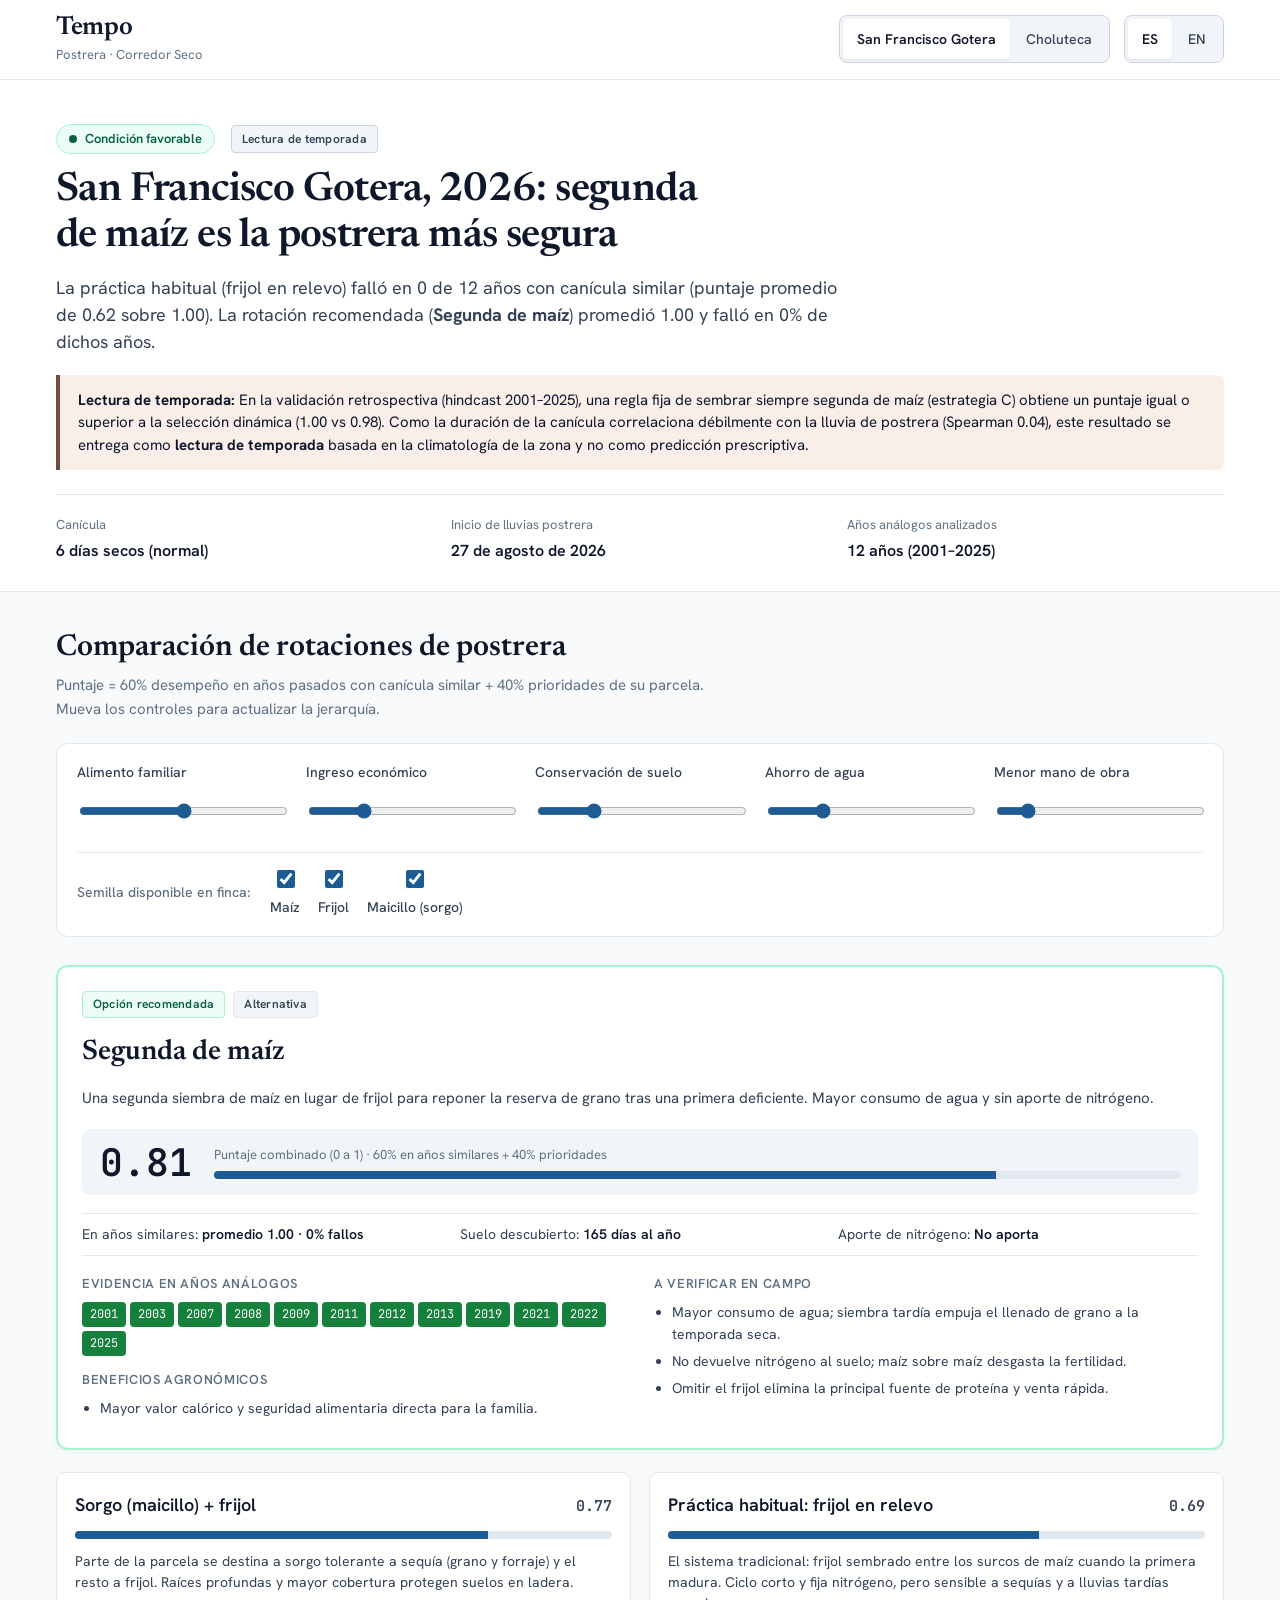
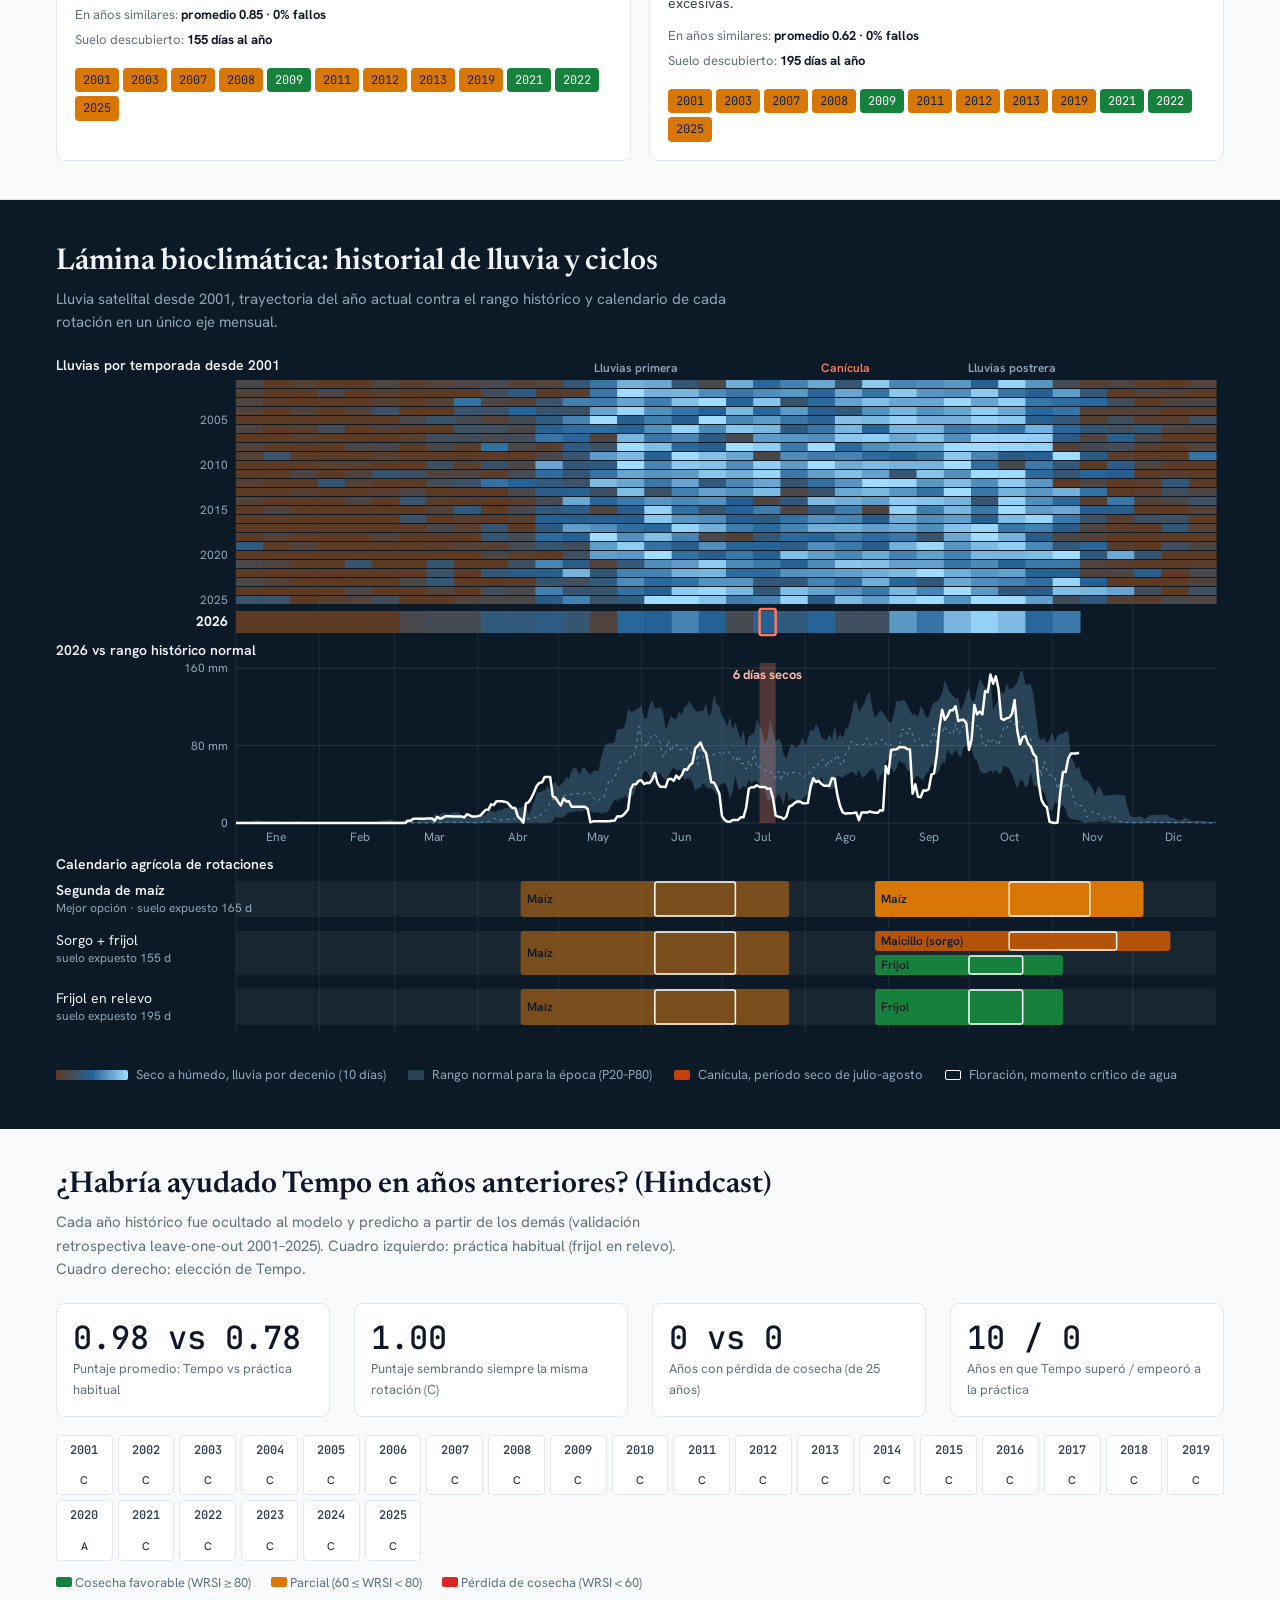
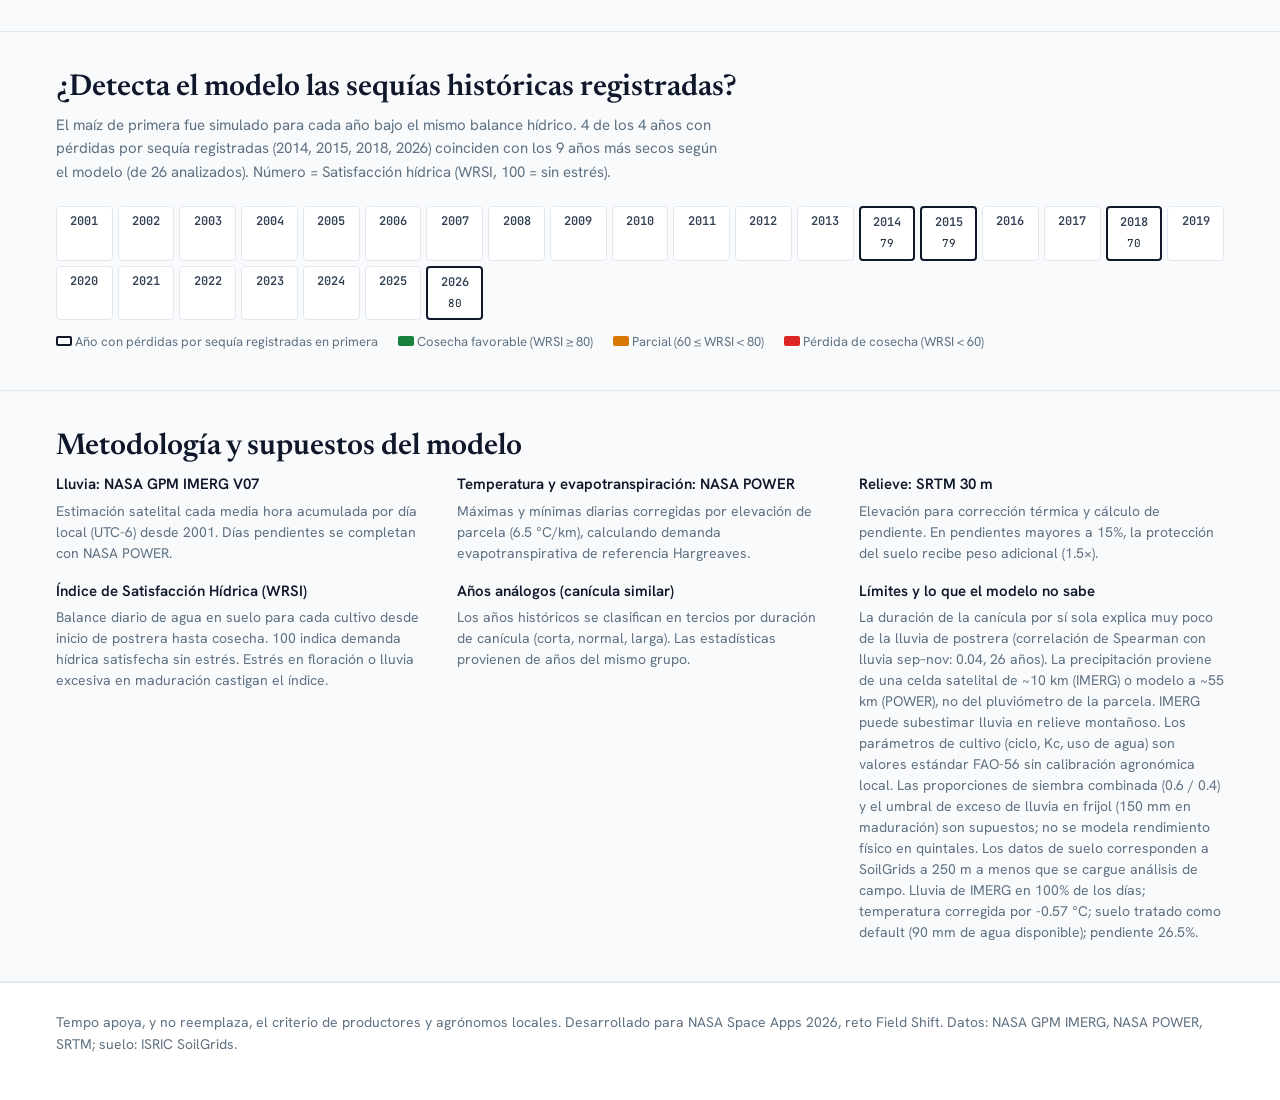
==== commit d261bfb3: "Tempo: rediseño de página (AGY), veredicto arriba, ES/EN" ====
--- a/web/index.html
+++ b/web/index.html
@@ -1,287 +1,1722 @@
 <!DOCTYPE html>
-<html lang="en">
+<html lang="es">
 <head>
 <meta charset="utf-8">
 <meta name="viewport" content="width=device-width, initial-scale=1">
-<title>Tempo · Postrera</title>
+<title id="pageTitle">Tempo · Apoyo para la Postrera en el Corredor Seco</title>
 <link rel="preconnect" href="https://fonts.googleapis.com">
-<link href="https://fonts.googleapis.com/css2?family=Hanken+Grotesk:wght@300;400;500;600;700&display=swap" rel="stylesheet">
+<link rel="preconnect" href="https://fonts.gstatic.com" crossorigin>
+<link href="https://fonts.googleapis.com/css2?family=Hanken+Grotesk:ital,wght@0,300;0,400;0,500;0,600;0,700;1,400&family=JetBrains+Mono:wght@400;500;600&family=Newsreader:ital,opsz,wght@0,6..72,400;0,6..72,500;0,6..72,600;1,6..72,400&display=swap" rel="stylesheet">
 <style>
-/* VOICE: a graphics-desk season sheet for a field technician: the finding first, then the proof.
-   IDEA: an almanac plate. Every rainy season since 2001, this year, and each crop rotation share one month axis.
-   PICTURE: the plate itself, three strips on a deep night-rain ground: rain heatmap, this year's line, rotation calendar.
-   COLOUR: deep sea ground in both themes, sky blue for rain, earth brown for dry, terracotta signal for the canicula.
-   TYPE: Hanken Grotesk, light and large for the title. LAYOUT: plate full bleed, verdict band, strategies, checks, method. */
-:root{color-scheme:light dark;
---sea:#0a2540;--sky:#8fd3ff;--sig:#ff7a59;--plate-ink:#f4f8fc;--plate-mute:#9db4c8;
---bg:light-dark(#ffffff,#0d1620);--ink:light-dark(#10202e,#eef3f7);--mute:light-dark(#5c6b78,#9fb0be);
---line:light-dark(#dfe5ea,#22303c);--card:light-dark(#f5f8fa,#131f2a);--rain:light-dark(#1f5f99,#7ab6ea);
---good:light-dark(#2f6b3a,#6fbf7c);--part:light-dark(#c7951a,#e6b94a);--fail:light-dark(#b4442c,#e3755c);
---bean:#6fcf7f;--maize:#f0c24b;--sorghum:#e08a5c}
-:root[data-theme=light]{color-scheme:light}:root[data-theme=dark]{color-scheme:dark}
-*{box-sizing:border-box;min-width:0}
-body{margin:0;background:var(--bg);color:var(--ink);font:16px/1.55 "Hanken Grotesk",system-ui,sans-serif;overflow-x:clip}
-.wrap{max-width:1240px;margin:0 auto;padding:0 max(5vw,16px)}
-.demo{background:var(--maize);color:#10202e;font-size:14px;padding:8px max(5vw,16px);text-align:center}
-.plate{background:var(--sea);color:var(--plate-ink);padding:clamp(22px,3.4vw,44px) 0 26px}
-.head{display:flex;flex-wrap:wrap;gap:14px 28px;align-items:end;justify-content:space-between}
-h1{font-size:clamp(32px,4.6vw,52px);line-height:1.05;margin:0;text-wrap:balance;max-width:20ch;font-weight:300;letter-spacing:-.01em}
-.sub{color:var(--plate-mute);margin:12px 0 0;max-width:60ch}
-.seg{display:flex;border:1px solid #ffffff33;border-radius:999px;padding:3px}
-.seg button{font:600 15px "Hanken Grotesk",sans-serif;border:0;background:none;color:var(--plate-ink);padding:10px 16px;border-radius:999px;min-height:44px;cursor:pointer}
-.seg button[aria-pressed=true]{background:var(--plate-ink);color:var(--sea)}
-button:focus-visible,input:focus-visible{outline:3px solid var(--sky);outline-offset:2px}
-.fig{position:relative;height:560px;margin:22px 0 10px}
-.fig>svg{position:absolute;inset:0;width:100%;height:100%;font-family:"Hanken Grotesk",sans-serif}
-.legend{display:flex;flex-wrap:wrap;gap:8px 22px;font-size:14px;color:var(--plate-mute);align-items:center}
-.legend i{display:inline-block;width:16px;height:10px;border-radius:2px;margin-right:6px;vertical-align:middle}
-.legend .ramp{width:90px;background:linear-gradient(90deg,#5c3a24,#246296,#9fdcff)}
-.below .legend{color:var(--mute)}
-.verdict{padding:22px 0;color:#fff}
-.verdict.red{background:#a53a24}.verdict.yellow{background:#e0ad2e;color:#10202e}.verdict.green{background:#245c31}
-.verdict p{margin:0;font-size:clamp(18px,2.1vw,23px);line-height:1.35;max-width:62ch;text-wrap:pretty}
-.verdict b{font-weight:700}
-h2{font-size:25px;line-height:1.15;margin:40px 0 6px;font-weight:600;text-wrap:balance}
-.note{color:var(--mute);font-size:15px;margin:0 0 14px;max-width:80ch}
-.controls{display:grid;grid-template-columns:repeat(auto-fit,minmax(150px,1fr));gap:10px 18px;padding:14px 16px;border-radius:14px;background:var(--card)}
-.controls label{display:flex;flex-direction:column;gap:2px;font-size:14px}
-.controls input[type=range]{width:100%;height:44px;accent-color:var(--rain)}
-.seeds{display:flex;flex-wrap:wrap;gap:8px 16px;grid-column:1/-1;font-size:15px}
-.seeds label{flex-direction:row;align-items:center;gap:8px;min-height:44px}
-.seeds input{width:20px;height:20px;accent-color:var(--rain)}
-.cards{display:grid;grid-template-columns:repeat(3,minmax(0,1fr));gap:0 28px;margin-top:20px}
-.card{border-top:2px solid var(--line);padding:16px 0 8px;display:flex;flex-direction:column;gap:10px}
-.card.rec{border-top-color:var(--ink)}
-.card.off{opacity:.5}
-.card h3{margin:0;font-size:20px;line-height:1.2;font-weight:600}
-.tag{font-size:13px;font-weight:600;color:var(--bg);background:var(--ink);border-radius:999px;padding:2px 10px;align-self:flex-start}
-.big{display:flex;align-items:baseline;gap:10px}
-.big b{font-size:44px;font-weight:300;line-height:1}.big span{font-size:14px;color:var(--mute)}
-.bar{height:8px;border-radius:4px;background:var(--line);overflow:hidden}.bar i{display:block;height:100%;background:var(--rain)}
-.kv{display:flex;justify-content:space-between;gap:10px;font-size:14px;color:var(--mute);border-bottom:1px solid var(--line);padding-bottom:6px}
-.kv b{color:var(--ink);font-weight:600;white-space:nowrap}
-.card ul{margin:0;padding-left:18px;font-size:15px}.card h4{margin:6px 0 0;font-size:14px;color:var(--mute);font-weight:600}
-.years{display:flex;flex-wrap:wrap;gap:4px}
-.yr{font-size:12px;width:44px;text-align:center;border-radius:6px;padding:3px 0;color:#fff;font-variant-numeric:tabular-nums}
-.s1{background:var(--good)}.s05{background:var(--part);color:#10202e}.s0{background:var(--fail)}
-.strip{display:grid;grid-template-columns:repeat(auto-fill,minmax(64px,1fr));gap:6px}
-.cell{border:1px solid var(--line);border-radius:10px;padding:6px;text-align:center;font-size:12px}
-.cell b{display:block;font-weight:600;font-size:13px;margin-bottom:4px}
-.cell.doc{border:2px solid var(--ink)}.cell em{font-style:normal;display:block;border-radius:4px;padding:1px 0;color:#fff}.cell em.s05{color:#10202e}
-.cell div{display:flex;gap:3px;justify-content:center}.cell span{width:18px;height:12px;border-radius:3px}
-.figs{display:grid;grid-template-columns:repeat(auto-fit,minmax(190px,1fr));gap:0 24px;margin-top:8px}
-.figs div{padding:14px 0;border-top:1px solid var(--line)}
-.num{font-size:38px;font-weight:300;line-height:1.1;white-space:nowrap}
-.figs small{color:var(--mute);font-size:14px;display:block}
-.method{display:grid;grid-template-columns:repeat(2,minmax(0,1fr));gap:8px 32px;font-size:15px;margin:0}
-.method dt{font-weight:600;margin-top:10px}.method dd{margin:2px 0 0;color:var(--mute)}
-footer{color:var(--mute);font-size:14px;padding:26px 0 48px;border-top:1px solid var(--line);margin-top:36px}
-@media(max-width:860px){.cards{grid-template-columns:minmax(0,1fr)}.method{grid-template-columns:minmax(0,1fr)}}
-@media(prefers-reduced-motion:no-preference){.bar i{transition:width .5s ease}}
+:root {
+  color-scheme: light dark;
+  --font-ui: "Hanken Grotesk", system-ui, -apple-system, sans-serif;
+  --font-serif: "Newsreader", Georgia, serif;
+  --font-mono: "JetBrains Mono", ui-monospace, monospace;
+
+  --gutter: 16px;
+  --max-w: 1200px;
+  --radius-sm: 4px;
+  --radius-md: 8px;
+  --radius-lg: 12px;
+
+  /* Palette - Sober agronomic field desk (light) */
+  --bg-page: #f8fafc;
+  --bg-surface: #ffffff;
+  --bg-surface-alt: #f1f5f9;
+  --bg-plate: #0c1a27;
+  --plate-ink: #f1f5f9;
+  --plate-mute: #8fa5ba;
+  --plate-line: rgba(255, 255, 255, 0.12);
+
+  --ink-primary: #0f172a;
+  --ink-secondary: #334155;
+  --ink-muted: #5f7182;
+  --border-subtle: #e2e8f0;
+  --border-strong: #cbd5e1;
+
+  --rain: #1d5b94;
+  --rain-soft: #e8f2fa;
+  --soil: #6b4e3d;
+  --canicula: #c2410c;
+  --canicula-soft: #faeee9;
+
+  /* Traffic light tokens */
+  --status-good-bg: #ecfdf5;
+  --status-good-ink: #065f46;
+  --status-good-border: #a7f3d0;
+  --status-good-dot: #10b981;
+
+  --status-warn-bg: #fffbeb;
+  --status-warn-ink: #854d0e;
+  --status-warn-border: #fde68a;
+  --status-warn-dot: #f59e0b;
+
+  --status-risk-bg: #fef2f2;
+  --status-risk-ink: #991b1b;
+  --status-risk-border: #fecaca;
+  --status-risk-dot: #ef4444;
+
+  /* Crops */
+  --crop-maize: #d97706;
+  --crop-bean: #16803d;
+  --crop-sorghum: #b45309;
+
+  /* WRSI Harvest classes */
+  --harvest-good: #16803d;
+  --harvest-part: #d97706;
+  --harvest-fail: #dc2626;
+}
+
+@media (prefers-color-scheme: dark) {
+  :root {
+    --bg-page: #0b1118;
+    --bg-surface: #121a24;
+    --bg-surface-alt: #182330;
+    --bg-plate: #071018;
+    --plate-ink: #f1f5f9;
+    --plate-mute: #8fa5ba;
+    --plate-line: rgba(255, 255, 255, 0.12);
+
+    --ink-primary: #f8fafc;
+    --ink-secondary: #cbd5e1;
+    --ink-muted: #8496a7;
+    --border-subtle: #1e2d3d;
+    --border-strong: #334457;
+
+    --rain: #60a5fa;
+    --rain-soft: #162638;
+    --soil: #a88469;
+    --canicula: #fb923c;
+    --canicula-soft: #2c1611;
+
+    --status-good-bg: #062b1e;
+    --status-good-ink: #6ee7b7;
+    --status-good-border: #134e37;
+    --status-good-dot: #34d399;
+
+    --status-warn-bg: #2e1d05;
+    --status-warn-ink: #fde047;
+    --status-warn-border: #613e09;
+    --status-warn-dot: #fbbf24;
+
+    --status-risk-bg: #2f0f0e;
+    --status-risk-ink: #fca5a5;
+    --status-risk-border: #6b1d19;
+    --status-risk-dot: #f87171;
+
+    --crop-maize: #fbbf24;
+    --crop-bean: #4ade80;
+    --crop-sorghum: #fb923c;
+
+    --harvest-good: #22c55e;
+    --harvest-part: #facc15;
+    --harvest-fail: #f87171;
+  }
+}
+
+* {
+  box-sizing: border-box;
+  min-width: 0;
+}
+
+html, body {
+  margin: 0;
+  padding: 0;
+  width: 100%;
+  overflow-x: clip;
+}
+
+body {
+  background: var(--bg-page);
+  color: var(--ink-primary);
+  font-family: var(--font-ui);
+  font-size: 16px;
+  line-height: 1.55;
+  -webkit-font-smoothing: antialiased;
+}
+
+.wrap {
+  width: 100%;
+  max-width: var(--max-w);
+  margin: 0 auto;
+  padding-left: var(--gutter);
+  padding-right: var(--gutter);
+}
+
+/* Header & Controls bar */
+.top-bar {
+  background: var(--bg-surface);
+  border-bottom: 1px solid var(--border-subtle);
+  padding: 14px 0;
+}
+
+.top-bar-inner {
+  display: flex;
+  flex-wrap: wrap;
+  align-items: center;
+  justify-content: space-between;
+  gap: 12px 20px;
+}
+
+.brand {
+  display: flex;
+  flex-direction: column;
+}
+
+.brand-title {
+  font-family: var(--font-serif);
+  font-size: 26px;
+  font-weight: 600;
+  line-height: 1.1;
+  letter-spacing: -0.01em;
+  color: var(--ink-primary);
+  margin: 0;
+}
+
+.brand-sub {
+  font-size: 13px;
+  color: var(--ink-muted);
+  margin: 2px 0 0;
+}
+
+.selectors-group {
+  display: flex;
+  flex-wrap: wrap;
+  align-items: center;
+  gap: 10px 14px;
+}
+
+.seg-group {
+  display: inline-flex;
+  background: var(--bg-surface-alt);
+  border: 1px solid var(--border-strong);
+  border-radius: var(--radius-md);
+  padding: 3px;
+  gap: 2px;
+}
+
+.seg-btn {
+  font-family: var(--font-ui);
+  font-size: 14px;
+  font-weight: 500;
+  padding: 8px 14px;
+  min-height: 40px;
+  border: none;
+  background: transparent;
+  color: var(--ink-secondary);
+  border-radius: var(--radius-sm);
+  cursor: pointer;
+  white-space: nowrap;
+}
+
+.seg-btn[aria-pressed="true"] {
+  background: var(--bg-surface);
+  color: var(--ink-primary);
+  font-weight: 600;
+  box-shadow: 0 1px 2px rgba(0, 0, 0, 0.08);
+}
+
+.seg-btn:focus-visible, button:focus-visible, input:focus-visible {
+  outline: 2px solid var(--rain);
+  outline-offset: 2px;
+}
+
+/* Verdict Hero (At the top) */
+.verdict-hero {
+  background: var(--bg-surface);
+  border-bottom: 1px solid var(--border-subtle);
+  padding: clamp(24px, 4vw, 44px) 0 28px;
+}
+
+.verdict-status-row {
+  display: flex;
+  flex-wrap: wrap;
+  align-items: center;
+  gap: 10px 16px;
+  margin-bottom: 14px;
+}
+
+.status-pill {
+  display: inline-flex;
+  align-items: center;
+  gap: 8px;
+  padding: 4px 12px;
+  border-radius: 999px;
+  font-size: 13px;
+  font-weight: 600;
+  border: 1px solid transparent;
+}
+
+.status-pill.green {
+  background: var(--status-good-bg);
+  color: var(--status-good-ink);
+  border-color: var(--status-good-border);
+}
+
+.status-pill.yellow {
+  background: var(--status-warn-bg);
+  color: var(--status-warn-ink);
+  border-color: var(--status-warn-border);
+}
+
+.status-pill.red {
+  background: var(--status-risk-bg);
+  color: var(--status-risk-ink);
+  border-color: var(--status-risk-border);
+}
+
+.status-dot {
+  width: 8px;
+  height: 8px;
+  border-radius: 50%;
+  background: currentColor;
+}
+
+.reading-pill {
+  background: var(--bg-surface-alt);
+  color: var(--ink-secondary);
+  border: 1px solid var(--border-strong);
+  padding: 4px 10px;
+  border-radius: var(--radius-sm);
+  font-size: 12px;
+  font-weight: 600;
+  letter-spacing: 0.02em;
+}
+
+.verdict-headline {
+  font-family: var(--font-serif);
+  font-size: clamp(26px, 3.8vw, 40px);
+  font-weight: 600;
+  line-height: 1.15;
+  letter-spacing: -0.015em;
+  margin: 0 0 14px;
+  color: var(--ink-primary);
+  text-wrap: balance;
+}
+
+.verdict-lead {
+  font-size: clamp(16px, 1.8vw, 18px);
+  color: var(--ink-secondary);
+  line-height: 1.5;
+  margin: 0 0 20px;
+  max-width: 82ch;
+  text-wrap: pretty;
+}
+
+/* Honest hindcast alert callout */
+.hindcast-box {
+  background: var(--bg-surface-alt);
+  border-left: 4px solid var(--border-strong);
+  padding: 14px 18px;
+  border-radius: 0 var(--radius-md) var(--radius-md) 0;
+  margin: 20px 0;
+  font-size: 15px;
+  line-height: 1.5;
+  color: var(--ink-secondary);
+}
+
+.hindcast-box.seasonal-reading {
+  border-left-color: var(--soil);
+  background: var(--canicula-soft);
+  color: var(--ink-primary);
+}
+
+.hindcast-box strong {
+  color: var(--ink-primary);
+}
+
+/* Diagnostics summary cards */
+.diag-grid {
+  display: grid;
+  grid-template-columns: repeat(auto-fit, minmax(200px, 1fr));
+  gap: 12px 18px;
+  margin-top: 24px;
+  padding-top: 20px;
+  border-top: 1px solid var(--border-subtle);
+}
+
+.diag-item {
+  display: flex;
+  flex-direction: column;
+  gap: 3px;
+}
+
+.diag-label {
+  font-size: 13px;
+  color: var(--ink-muted);
+}
+
+.diag-value {
+  font-size: 16px;
+  font-weight: 600;
+  color: var(--ink-primary);
+  font-variant-numeric: tabular-nums;
+}
+
+/* Sections shared */
+section.content-section {
+  padding: 38px 0;
+  border-bottom: 1px solid var(--border-subtle);
+}
+
+h2 {
+  font-family: var(--font-serif);
+  font-size: clamp(22px, 2.8vw, 30px);
+  font-weight: 600;
+  line-height: 1.2;
+  margin: 0 0 8px;
+  color: var(--ink-primary);
+  text-wrap: balance;
+}
+
+.section-note {
+  color: var(--ink-muted);
+  font-size: 15px;
+  margin: 0 0 22px;
+  max-width: 84ch;
+}
+
+/* Priority & seed adjustment panel */
+.controls-panel {
+  background: var(--bg-surface);
+  border: 1px solid var(--border-subtle);
+  border-radius: var(--radius-lg);
+  padding: 18px 20px;
+  margin-bottom: 28px;
+}
+
+.controls-grid {
+  display: grid;
+  grid-template-columns: repeat(auto-fit, minmax(180px, 1fr));
+  gap: 14px 20px;
+}
+
+.controls-grid label {
+  display: flex;
+  flex-direction: column;
+  gap: 6px;
+  font-size: 14px;
+  color: var(--ink-secondary);
+}
+
+.controls-grid label span {
+  font-weight: 500;
+}
+
+.controls-grid input[type="range"] {
+  width: 100%;
+  height: 38px;
+  accent-color: var(--rain);
+  cursor: pointer;
+}
+
+.seeds-row {
+  grid-column: 1 / -1;
+  display: flex;
+  flex-wrap: wrap;
+  align-items: center;
+  gap: 12px 20px;
+  padding-top: 14px;
+  margin-top: 6px;
+  border-top: 1px solid var(--border-subtle);
+  font-size: 14px;
+}
+
+.seeds-title {
+  color: var(--ink-muted);
+  font-weight: 500;
+}
+
+.seeds-checkboxes {
+  display: flex;
+  flex-wrap: wrap;
+  gap: 10px 18px;
+}
+
+.seed-label {
+  display: inline-flex;
+  align-items: center;
+  gap: 8px;
+  cursor: pointer;
+  min-height: 40px;
+}
+
+.seed-label input[type="checkbox"] {
+  width: 18px;
+  height: 18px;
+  accent-color: var(--rain);
+}
+
+/* Rotation Strategy Display - Asymmetric, anti-slop */
+.strategies-layout {
+  display: flex;
+  flex-direction: column;
+  gap: 22px;
+}
+
+/* Primary Featured Recommendation */
+.featured-strategy {
+  background: var(--bg-surface);
+  border: 2px solid var(--border-strong);
+  border-radius: var(--radius-lg);
+  padding: 24px;
+  display: flex;
+  flex-direction: column;
+  gap: 18px;
+}
+
+.featured-strategy.is-best {
+  border-color: var(--status-good-border);
+  box-shadow: 0 2px 6px rgba(0, 0, 0, 0.04);
+}
+
+.featured-header {
+  display: flex;
+  flex-wrap: wrap;
+  justify-content: space-between;
+  align-items: baseline;
+  gap: 10px 16px;
+}
+
+.featured-badges {
+  display: flex;
+  flex-wrap: wrap;
+  gap: 8px;
+}
+
+.badge {
+  font-size: 12px;
+  font-weight: 600;
+  padding: 3px 10px;
+  border-radius: var(--radius-sm);
+  letter-spacing: 0.02em;
+}
+
+.badge-rec {
+  background: var(--status-good-bg);
+  color: var(--status-good-ink);
+  border: 1px solid var(--status-good-border);
+}
+
+.badge-tag {
+  background: var(--bg-surface-alt);
+  color: var(--ink-secondary);
+  border: 1px solid var(--border-subtle);
+}
+
+.badge-dim {
+  background: var(--bg-surface-alt);
+  color: var(--ink-muted);
+  border: 1px dashed var(--border-strong);
+}
+
+.featured-title {
+  font-family: var(--font-serif);
+  font-size: clamp(22px, 3vw, 28px);
+  font-weight: 600;
+  line-height: 1.2;
+  margin: 0;
+  color: var(--ink-primary);
+}
+
+.score-banner {
+  display: grid;
+  grid-template-columns: auto 1fr;
+  align-items: center;
+  gap: 16px 22px;
+  padding: 14px 18px;
+  background: var(--bg-surface-alt);
+  border-radius: var(--radius-md);
+}
+
+.score-num {
+  font-family: var(--font-mono);
+  font-size: 38px;
+  font-weight: 600;
+  line-height: 1;
+  color: var(--ink-primary);
+}
+
+.score-details {
+  display: flex;
+  flex-direction: column;
+  gap: 6px;
+}
+
+.score-label {
+  font-size: 13px;
+  color: var(--ink-muted);
+}
+
+.progress-track {
+  width: 100%;
+  height: 8px;
+  background: var(--border-subtle);
+  border-radius: 4px;
+  overflow: hidden;
+}
+
+.progress-bar {
+  height: 100%;
+  background: var(--rain);
+  transition: width 0.35s ease;
+}
+
+.metrics-row {
+  display: grid;
+  grid-template-columns: repeat(auto-fit, minmax(180px, 1fr));
+  gap: 10px 18px;
+  font-size: 14px;
+  color: var(--ink-secondary);
+  padding: 10px 0;
+  border-top: 1px solid var(--border-subtle);
+  border-bottom: 1px solid var(--border-subtle);
+}
+
+.metrics-row div strong {
+  color: var(--ink-primary);
+  font-weight: 600;
+}
+
+.strategy-desc {
+  font-size: 15px;
+  color: var(--ink-secondary);
+  line-height: 1.55;
+  margin: 0;
+}
+
+.details-columns {
+  display: grid;
+  grid-template-columns: repeat(auto-fit, minmax(260px, 1fr));
+  gap: 20px 28px;
+}
+
+.details-col h4 {
+  font-size: 13px;
+  font-weight: 600;
+  text-transform: uppercase;
+  letter-spacing: 0.05em;
+  color: var(--ink-muted);
+  margin: 0 0 8px;
+}
+
+.details-col ul {
+  margin: 0;
+  padding-left: 18px;
+  font-size: 14px;
+  color: var(--ink-secondary);
+}
+
+.details-col li {
+  margin-bottom: 5px;
+}
+
+/* Evidence chips */
+.years-chips {
+  display: flex;
+  flex-wrap: wrap;
+  gap: 4px;
+}
+
+.yr-chip {
+  font-family: var(--font-mono);
+  font-size: 12px;
+  padding: 3px 8px;
+  border-radius: var(--radius-sm);
+  color: #ffffff;
+  font-variant-numeric: tabular-nums;
+  cursor: default;
+}
+
+.yr-chip.s1 { background: var(--harvest-good); }
+.yr-chip.s05 { background: var(--harvest-part); color: #10202e; }
+.yr-chip.s0 { background: var(--harvest-fail); }
+
+/* Alternative options comparative grid */
+.alternatives-grid {
+  display: grid;
+  grid-template-columns: repeat(auto-fit, minmax(290px, 1fr));
+  gap: 18px;
+}
+
+.alt-card {
+  background: var(--bg-surface);
+  border: 1px solid var(--border-subtle);
+  border-radius: var(--radius-md);
+  padding: 18px;
+  display: flex;
+  flex-direction: column;
+  gap: 12px;
+}
+
+.alt-card.is-off {
+  opacity: 0.58;
+}
+
+.alt-header {
+  display: flex;
+  justify-content: space-between;
+  align-items: baseline;
+  gap: 10px;
+}
+
+.alt-header h3 {
+  font-size: 18px;
+  font-weight: 600;
+  margin: 0;
+  color: var(--ink-primary);
+}
+
+.alt-score {
+  font-family: var(--font-mono);
+  font-size: 15px;
+  font-weight: 600;
+  color: var(--ink-secondary);
+}
+
+.alt-card p {
+  font-size: 14px;
+  color: var(--ink-secondary);
+  line-height: 1.5;
+  margin: 0;
+}
+
+.alt-kvs {
+  font-size: 13px;
+  color: var(--ink-muted);
+  display: flex;
+  flex-direction: column;
+  gap: 4px;
+}
+
+.alt-kvs span strong {
+  color: var(--ink-primary);
+}
+
+/* Almanac Plate Section */
+.plate-section {
+  background: var(--bg-plate);
+  color: var(--plate-ink);
+  padding: clamp(28px, 4vw, 44px) 0;
+}
+
+.plate-section h2 {
+  color: var(--plate-ink);
+}
+
+.plate-section .section-note {
+  color: var(--plate-mute);
+}
+
+.fig {
+  position: relative;
+  width: 100%;
+  overflow: hidden;
+  margin: 18px 0 12px;
+}
+
+.fig > svg {
+  display: block;
+  width: 100%;
+  height: 100%;
+  font-family: var(--font-ui);
+}
+
+.plate-legend {
+  display: flex;
+  flex-wrap: wrap;
+  gap: 10px 22px;
+  font-size: 13px;
+  color: var(--plate-mute);
+  align-items: center;
+  padding-top: 10px;
+}
+
+.plate-legend-item {
+  display: inline-flex;
+  align-items: center;
+  gap: 8px;
+}
+
+.legend-swatch {
+  display: inline-block;
+  width: 16px;
+  height: 10px;
+  border-radius: 2px;
+}
+
+.legend-ramp {
+  width: 72px;
+  background: linear-gradient(90deg, #5c3a24, #246296, #9fdcff);
+}
+
+/* Validation Hindcast & Disaster checks */
+.stats-grid {
+  display: grid;
+  grid-template-columns: repeat(auto-fit, minmax(210px, 1fr));
+  gap: 16px 24px;
+  margin: 18px 0;
+}
+
+.stat-item {
+  background: var(--bg-surface);
+  border: 1px solid var(--border-subtle);
+  border-radius: var(--radius-md);
+  padding: 16px;
+  display: flex;
+  flex-direction: column;
+  gap: 4px;
+}
+
+.stat-num {
+  font-family: var(--font-mono);
+  font-size: 32px;
+  font-weight: 500;
+  line-height: 1.1;
+  color: var(--ink-primary);
+  font-variant-numeric: tabular-nums;
+}
+
+.stat-label {
+  font-size: 13px;
+  color: var(--ink-muted);
+}
+
+.strip {
+  display: grid;
+  grid-template-columns: repeat(auto-fill, minmax(54px, 1fr));
+  gap: 5px;
+  margin-top: 14px;
+}
+
+.cell {
+  border: 1px solid var(--border-subtle);
+  background: var(--bg-surface);
+  border-radius: var(--radius-sm);
+  padding: 5px 3px;
+  text-align: center;
+  font-size: 11px;
+}
+
+.cell b {
+  display: block;
+  font-family: var(--font-mono);
+  font-weight: 600;
+  font-size: 12px;
+  margin-bottom: 3px;
+  color: var(--ink-secondary);
+}
+
+.cell.doc {
+  border: 2px solid var(--ink-primary);
+}
+
+.cell em {
+  font-style: normal;
+  display: block;
+  border-radius: 3px;
+  padding: 1px 0;
+  color: #fff;
+  font-family: var(--font-mono);
+}
+
+.cell em.s05 {
+  color: #10202e;
+}
+
+.cell div {
+  display: flex;
+  gap: 2px;
+  justify-content: center;
+}
+
+.cell span {
+  width: 14px;
+  height: 10px;
+  border-radius: 2px;
+}
+
+.strip-legend {
+  display: flex;
+  flex-wrap: wrap;
+  gap: 10px 20px;
+  font-size: 13px;
+  color: var(--ink-muted);
+  margin-top: 12px;
+}
+
+/* Method grid */
+.method-grid {
+  display: grid;
+  grid-template-columns: repeat(auto-fit, minmax(300px, 1fr));
+  gap: 16px 36px;
+  margin: 0;
+}
+
+.method-item {
+  display: flex;
+  flex-direction: column;
+  gap: 4px;
+}
+
+.method-item dt {
+  font-size: 15px;
+  font-weight: 600;
+  color: var(--ink-primary);
+}
+
+.method-item dd {
+  margin: 0;
+  font-size: 14px;
+  color: var(--ink-muted);
+  line-height: 1.5;
+}
+
+/* Footer */
+footer.site-footer {
+  background: var(--bg-surface);
+  border-top: 1px solid var(--border-subtle);
+  padding: 28px 0 44px;
+  font-size: 14px;
+  color: var(--ink-muted);
+  line-height: 1.6;
+}
+
+@media (max-width: 600px) {
+  .score-banner {
+    grid-template-columns: 1fr;
+    gap: 10px;
+  }
+}
 </style>
 </head>
 <body>
-<div class="demo" id="demo" hidden>Demo data: synthetic rainfall generated to test the interface. These are not real measurements.</div>
-<section class="plate">
-  <div class="wrap">
-    <div class="head">
-      <div><h1 id="title">Tempo</h1><p class="sub" id="sub"></p></div>
-      <div class="seg" id="zones" role="group" aria-label="Zone"></div>
+
+<header class="top-bar">
+  <div class="wrap top-bar-inner">
+    <div class="brand">
+      <h1 class="brand-title">Tempo</h1>
+      <span class="brand-sub" id="brandSub">Postrera · Corredor Seco</span>
     </div>
-    <div class="fig" id="fig"><svg id="plate" role="img" aria-label="Rain for every season since 2001, this year's rain against normal, and the crop calendar of each rotation, on one month axis"></svg></div>
-    <div class="legend">
-      <span><i class="ramp"></i>Dry to wet, rain per 10 days</span>
-      <span><i style="background:#8fd3ff38"></i>Normal range this time of year</span>
-      <span><i style="background:var(--sig)"></i>Canícula, the longest dry spell of July–August</span>
-      <span><i style="background:none;border:2px solid #fff"></i>Flowering, when water matters most</span>
+    <div class="selectors-group">
+      <div class="seg-group" id="zones" role="group" aria-label="Zona agrícola / Agricultural zone"></div>
+      <div class="seg-group" id="langSwitch" role="group" aria-label="Idioma / Language">
+        <button type="button" class="seg-btn" id="btnLangEs" data-lang="es" aria-pressed="true">ES</button>
+        <button type="button" class="seg-btn" id="btnLangEn" data-lang="en" aria-pressed="false">EN</button>
+      </div>
     </div>
   </div>
-</section>
-<section class="verdict" id="verdictBand"><div class="wrap"><p id="verdict"></p></div></section>
-
-<div class="wrap below">
-<h2>Compare three postrera rotations</h2>
-<p class="note">Score = 60% how each rotation did in past years with a similar canícula + 40% the priorities of this farm. Move them and the ranking updates.</p>
-<div class="controls" id="controls"></div>
-<div class="cards" id="cards"></div>
-
-<h2>Would Tempo have helped before?</h2>
-<p class="note">Each past year was hidden from the model and predicted from the others. Left square: current practice. Right square: Tempo's pick.</p>
-<div class="figs" id="figs"></div>
-<div class="strip" id="strip" style="margin-top:14px"></div>
-<div class="legend" style="margin-top:10px">
-  <span><i class="s1"></i>Good harvest (WRSI ≥ 80)</span><span><i class="s05"></i>Partial</span><span><i class="s0"></i>Failure (WRSI &lt; 60)</span>
-</div>
-
-<h2>Does the model see the droughts that happened?</h2>
-<p class="note" id="pcNote"></p>
-<div class="strip" id="pcStrip"></div>
-<div class="legend" style="margin-top:10px"><span><i style="background:none;border:2px solid var(--ink)"></i>Year with documented drought losses in the primera</span></div>
-
-<h2>How it is calculated</h2>
-<dl class="method">
-  <div><dt>Rain: NASA GPM IMERG V07</dt><dd>Half-hourly satellite rain summed by local day since 2001. Days not yet available are filled with NASA POWER and flagged.</dd>
-  <dt>Temperature and evapotranspiration: NASA POWER</dt><dd>Daily maximum and minimum, corrected for the parcel's elevation (6.5 °C per km), then Hargreaves reference evapotranspiration: how much water a well-watered crop would use.</dd>
-  <dt>Terrain: SRTM 30 m</dt><dd>Elevation for the temperature correction and slope. On slopes above 15%, soil protection weighs 1.5×.</dd></div>
-  <div><dt>Water Requirement Satisfaction Index (WRSI)</dt><dd>A daily soil-water bucket for each crop from the postrera onset to harvest. 100 means the crop got all the water it needed. Stress at flowering lowers the result one class, and so does heavy rain when beans are maturing.</dd>
-  <dt>Similar years</dt><dd>Past years are grouped by canícula length into short, normal and long thirds. The rotation statistics come only from years in the same group as this one.</dd>
-  <dt>What it does not know</dt><dd id="gaps"></dd></div>
-</dl>
-<footer>Tempo supports, and does not replace, the judgment of farmers and local agronomists. Built for NASA Space Apps 2026, challenge Field Shift. Data: NASA GPM IMERG, NASA POWER, SRTM; soil from ISRIC SoilGrids.</footer>
-</div>
+</header>
+
+<main>
+  <!-- 1) El veredicto va arriba -->
+  <section class="verdict-hero">
+    <div class="wrap">
+      <div class="verdict-status-row">
+        <span class="status-pill green" id="verdictPill"><i class="status-dot"></i><span id="verdictPillText">Favorable</span></span>
+        <span class="reading-pill" id="verdictReadingPill">Lectura de temporada</span>
+      </div>
+      <h2 class="verdict-headline" id="verdictHeadline"></h2>
+      <p class="verdict-lead" id="verdictLead"></p>
+      
+      <!-- Honest hindcast statement with 'lectura de temporada' -->
+      <div class="hindcast-box" id="verdictHindcast"></div>
+
+      <div class="diag-grid">
+        <div class="diag-item">
+          <span class="diag-label" id="lblCanicula">Canícula</span>
+          <span class="diag-value" id="valCanicula"></span>
+        </div>
+        <div class="diag-item">
+          <span class="diag-label" id="lblOnset">Inicio de lluvias postrera</span>
+          <span class="diag-value" id="valOnset"></span>
+        </div>
+        <div class="diag-item">
+          <span class="diag-label" id="lblAnalogs">Años análogos históricos</span>
+          <span class="diag-value" id="valAnalogs"></span>
+        </div>
+      </div>
+    </div>
+  </section>
+
+  <!-- Rotation strategies comparison & farmer adjustment -->
+  <section class="content-section">
+    <div class="wrap">
+      <h2 id="headingStrategies">Comparación de rotaciones de postrera</h2>
+      <p class="section-note" id="descStrategies">El puntaje combina 60% desempeño en años pasados con canícula similar + 40% prioridades de la finca. Ajuste los controles para recalcular la mejor opción.</p>
+      
+      <div class="controls-panel">
+        <div class="controls-grid" id="controlsGrid"></div>
+      </div>
+
+      <!-- Asymmetric anti-slop strategy display -->
+      <div class="strategies-layout">
+        <div class="featured-strategy is-best" id="featuredCard"></div>
+        <div class="alternatives-grid" id="alternativesGrid"></div>
+      </div>
+    </div>
+  </section>
+
+  <!-- Almanac Plate: Visualizing the climate & cycles on shared axis -->
+  <section class="plate-section">
+    <div class="wrap">
+      <h2 id="headingPlate">Lámina bioclimática: historial de lluvia y ciclos</h2>
+      <p class="section-note" id="descPlate">Lluvia satelital por temporada desde 2001, trayectoria de este año contra lo habitual y calendario de cada cultivo en un solo eje mensual.</p>
+      
+      <div class="fig" id="fig">
+        <svg id="plate" role="img" aria-label="Lámina climática de lluvias y rotaciones"></svg>
+      </div>
+
+      <div class="plate-legend" id="plateLegend"></div>
+    </div>
+  </section>
+
+  <!-- Historical validation: leave-one-out hindcast -->
+  <section class="content-section">
+    <div class="wrap">
+      <h2 id="headingValidation">¿Habría ayudado Tempo en años anteriores?</h2>
+      <p class="section-note" id="descValidation">Cada año histórico fue ocultado al modelo y predicho con los demás (validación cruzada leave-one-out). Cuadro izquierdo: práctica habitual. Cuadro derecho: elección de Tempo.</p>
+      
+      <div class="stats-grid" id="figs"></div>
+      <div class="strip" id="strip"></div>
+      <div class="strip-legend" id="stripLegend"></div>
+    </div>
+  </section>
+
+  <!-- Primera drought check -->
+  <section class="content-section">
+    <div class="wrap">
+      <h2 id="headingPrimera">¿Detecta el modelo las sequías históricas registradas?</h2>
+      <p class="section-note" id="pcNote"></p>
+      
+      <div class="strip" id="pcStrip"></div>
+      <div class="strip-legend" id="pcStripLegend"></div>
+    </div>
+  </section>
+
+  <!-- Methodology & limitations -->
+  <section class="content-section">
+    <div class="wrap">
+      <h2 id="headingMethod">Metodología y supuestos del modelo</h2>
+      <dl class="method-grid" id="methodGrid"></dl>
+    </div>
+  </section>
+</main>
+
+<footer class="site-footer">
+  <div class="wrap" id="footerText">
+    Tempo apoya, y no reemplaza, el criterio de productores y agrónomos locales. Desarrollado para NASA Space Apps 2026, reto Field Shift. Datos: NASA GPM IMERG, NASA POWER, SRTM; suelo: ISRIC SoilGrids.
+  </div>
+</footer>
 
 <script>
 {
 const DATA = {"demo":false,"zones":{"morazan":{"zone":{"key":"morazan","name":"San Francisco Gotera, Morazan, El Salvador","lat":13.7,"lon":-88.13,"parcel_elevation_m":null},"current_year":2026,"current":{"canicula_days":6,"canicula_class":"normal","postrera_onset":"2026-08-27","analog_years":[2001,2003,2007,2008,2009,2011,2012,2013,2019,2021,2022,2025],"traffic_light":"green","recommended":"C"},"strategies":[{"key":"A","label":"Current: relay bean after maize","description":"The usual system: beans sown between the maize rows once the primera maize matures. Short cycle, fixes nitrogen, but sensitive to both drought and heavy late rains.","crops":["bean"],"available":true,"score":0.685,"analog_stats":{"n_years":12,"mean_score":0.62,"failure_rate":0.0,"good_rate":0.25},"all_years_stats":{"n_years":25,"mean_score":0.78,"failure_rate":0.0,"good_rate":0.56},"attributes":{"food":0.8,"income":0.8,"soil":0.76,"water":1.0,"labor":0.4,"nitrogen_fixing":true},"why":"In 12 past years with a normal can\u00edcula like 2026, this strategy scored 0.62 on average (1 = good harvest, 0 = failure) and failed in 0% of them.","evidence":[{"year":2001,"score":0.5,"crops":{"bean":{"wrsi":99.7,"class":"partial"}}},{"year":2003,"score":0.5,"crops":{"bean":{"wrsi":100.0,"class":"partial"}}},{"year":2007,"score":0.5,"crops":{"bean":{"wrsi":100.0,"class":"partial"}}},{"year":2008,"score":0.5,"crops":{"bean":{"wrsi":100.0,"class":"partial"}}},{"year":2009,"score":1.0,"crops":{"bean":{"wrsi":100.0,"class":"good"}}},{"year":2011,"score":0.5,"crops":{"bean":{"wrsi":100.0,"class":"partial"}}},{"year":2012,"score":0.5,"crops":{"bean":{"wrsi":100.0,"class":"partial"}}},{"year":2013,"score":0.5,"crops":{"bean":{"wrsi":100.0,"class":"partial"}}},{"year":2019,"score":0.5,"crops":{"bean":{"wrsi":100.0,"class":"partial"}}},{"year":2021,"score":1.0,"crops":{"bean":{"wrsi":100.0,"class":"good"}}},{"year":2022,"score":1.0,"crops":{"bean":{"wrsi":100.0,"class":"good"}}},{"year":2025,"score":0.5,"crops":{"bean":{"wrsi":100.0,"class":"partial"}}}],"benefits":["Fixes nitrogen for the next primera.","Keeps more of the soil covered.","Lower water demand than the alternatives."],"gaps":["Rainfall is a ~10 km satellite cell (IMERG) or a ~55 km model cell (POWER), not the parcel. IMERG is known to miss part of the rain in mountain terrain.","Crop parameters (cycle, water use) are FAO-56 defaults not yet validated by a local agronomist.","Mixed-plot land shares (0.6 / 0.4) and the bean excess-rain threshold (150 mm at maturity) are assumptions; yields are not modeled.","Soil data is SoilGrids at 250 m unless the technician enters field data."],"risks":["Beans are hit by both drought at flowering and heavy rain at maturity.","Short ground cover: soil is bare again by December."],"rotation":[{"crop":"maize","season":"primera","start":107,"end":207,"flower_start":157,"flower_end":187},{"crop":"bean","season":"postrera","start":239,"end":309,"flower_start":274,"flower_end":294}],"bare_days":195},{"key":"B","label":"Sorghum + bean","description":"Part of the plot goes to drought-tolerant sorghum (grain and forage), the rest to beans. Deep roots and longer ground cover protect sloped soil.","crops":["sorghum","bean"],"available":true,"score":0.772,"analog_stats":{"n_years":12,"mean_score":0.85,"failure_rate":0.0,"good_rate":0.25},"all_years_stats":{"n_years":25,"mean_score":0.9,"failure_rate":0.0,"good_rate":0.52},"attributes":{"food":0.68,"income":0.56,"soil":0.83,"water":0.52,"labor":0.52,"nitrogen_fixing":true},"why":"In 12 past years with a normal can\u00edcula like 2026, this strategy scored 0.85 on average (1 = good harvest, 0 = failure) and failed in 0% of them.","evidence":[{"year":2001,"score":0.8,"crops":{"sorghum":{"wrsi":84.9,"class":"good"},"bean":{"wrsi":99.7,"class":"partial"}}},{"year":2003,"score":0.8,"crops":{"sorghum":{"wrsi":100.0,"class":"good"},"bean":{"wrsi":100.0,"class":"partial"}}},{"year":2007,"score":0.8,"crops":{"sorghum":{"wrsi":97.5,"class":"good"},"bean":{"wrsi":100.0,"class":"partial"}}},{"year":2008,"score":0.8,"crops":{"sorghum":{"wrsi":90.7,"class":"good"},"bean":{"wrsi":100.0,"class":"partial"}}},{"year":2009,"score":1.0,"crops":{"sorghum":{"wrsi":97.9,"class":"good"},"bean":{"wrsi":100.0,"class":"good"}}},{"year":2011,"score":0.8,"crops":{"sorghum":{"wrsi":97.3,"class":"good"},"bean":{"wrsi":100.0,"class":"partial"}}},{"year":2012,"score":0.8,"crops":{"sorghum":{"wrsi":83.6,"class":"good"},"bean":{"wrsi":100.0,"class":"partial"}}},{"year":2013,"score":0.8,"crops":{"sorghum":{"wrsi":99.5,"class":"good"},"bean":{"wrsi":100.0,"class":"partial"}}},{"year":2019,"score":0.8,"crops":{"sorghum":{"wrsi":97.8,"class":"good"},"bean":{"wrsi":100.0,"class":"partial"}}},{"year":2021,"score":1.0,"crops":{"sorghum":{"wrsi":94.5,"class":"good"},"bean":{"wrsi":100.0,"class":"good"}}},{"year":2022,"score":1.0,"crops":{"sorghum":{"wrsi":96.5,"class":"good"},"bean":{"wrsi":100.0,"class":"good"}}},{"year":2025,"score":0.8,"crops":{"sorghum":{"wrsi":90.8,"class":"good"},"bean":{"wrsi":100.0,"class":"partial"}}}],"benefits":["Fixes nitrogen for the next primera.","Keeps more of the soil covered.","Spreads risk across two crops."],"gaps":["Rainfall is a ~10 km satellite cell (IMERG) or a ~55 km model cell (POWER), not the parcel. IMERG is known to miss part of the rain in mountain terrain.","Crop parameters (cycle, water use) are FAO-56 defaults not yet validated by a local agronomist.","Mixed-plot land shares (0.6 / 0.4) and the bean excess-rain threshold (150 mm at maturity) are assumptions; yields are not modeled.","Soil data is SoilGrids at 250 m unless the technician enters field data."],"risks":["Sorghum is less valued as human food than maize or beans.","Longer cycle: sorghum harvest falls into the dry season (December-January).","Seed of local sorghum (maicillo) varieties must be confirmed."],"rotation":[{"crop":"maize","season":"primera","start":107,"end":207,"flower_start":157,"flower_end":187},{"crop":"sorghum","season":"postrera","start":239,"end":349,"flower_start":289,"flower_end":329},{"crop":"bean","season":"postrera","start":239,"end":309,"flower_start":274,"flower_end":294}],"bare_days":155},{"key":"C","label":"Second maize","description":"A second maize crop instead of beans, to rebuild the grain reserve after a lost primera. Highest water demand of the three and no nitrogen return.","crops":["maize"],"available":true,"score":0.808,"analog_stats":{"n_years":12,"mean_score":1.0,"failure_rate":0.0,"good_rate":1.0},"all_years_stats":{"n_years":25,"mean_score":1.0,"failure_rate":0.0,"good_rate":1.0},"attributes":{"food":1.0,"income":0.6,"soil":0.18,"water":0.0,"labor":0.5,"nitrogen_fixing":false},"why":"In 12 past years with a normal can\u00edcula like 2026, this strategy scored 1.0 on average (1 = good harvest, 0 = failure) and failed in 0% of them.","evidence":[{"year":2001,"score":1.0,"crops":{"maize":{"wrsi":90.3,"class":"good"}}},{"year":2003,"score":1.0,"crops":{"maize":{"wrsi":100.0,"class":"good"}}},{"year":2007,"score":1.0,"crops":{"maize":{"wrsi":97.0,"class":"good"}}},{"year":2008,"score":1.0,"crops":{"maize":{"wrsi":94.3,"class":"good"}}},{"year":2009,"score":1.0,"crops":{"maize":{"wrsi":100.0,"class":"good"}}},{"year":2011,"score":1.0,"crops":{"maize":{"wrsi":95.1,"class":"good"}}},{"year":2012,"score":1.0,"crops":{"maize":{"wrsi":89.4,"class":"good"}}},{"year":2013,"score":1.0,"crops":{"maize":{"wrsi":100.0,"class":"good"}}},{"year":2019,"score":1.0,"crops":{"maize":{"wrsi":98.9,"class":"good"}}},{"year":2021,"score":1.0,"crops":{"maize":{"wrsi":98.9,"class":"good"}}},{"year":2022,"score":1.0,"crops":{"maize":{"wrsi":96.5,"class":"good"}}},{"year":2025,"score":1.0,"crops":{"maize":{"wrsi":94.1,"class":"good"}}}],"benefits":["Highest food value."],"gaps":["Rainfall is a ~10 km satellite cell (IMERG) or a ~55 km model cell (POWER), not the parcel. IMERG is known to miss part of the rain in mountain terrain.","Crop parameters (cycle, water use) are FAO-56 defaults not yet validated by a local agronomist.","Mixed-plot land shares (0.6 / 0.4) and the bean excess-rain threshold (150 mm at maturity) are assumptions; yields are not modeled.","Soil data is SoilGrids at 250 m unless the technician enters field data."],"risks":["Highest water demand; late planting pushes grain filling into the dry season.","No nitrogen returned to the soil; maize after maize depletes it.","Skipping the bean crop removes the household's main protein and cash crop."],"rotation":[{"crop":"maize","season":"primera","start":107,"end":207,"flower_start":157,"flower_end":187},{"crop":"maize","season":"postrera","start":239,"end":339,"flower_start":289,"flower_end":319}],"bare_days":165}],"validation":{"n_years":25,"mean_score_tempo":0.98,"mean_score_current":0.78,"mean_score_same_every_year":1.0,"mean_score_best_possible":1.0,"failure_years_tempo":0,"failure_years_current":0,"years_tempo_better":10,"years_tempo_worse":0,"picks":{"C":24,"A":1},"by_year":[{"year":2001,"canicula_class":"normal","pick":"C","score_pick":1.0,"score_A":0.5,"clim_pick":"C","score_clim":1.0,"best_possible":1.0},{"year":2002,"canicula_class":"short","pick":"C","score_pick":1.0,"score_A":1.0,"clim_pick":"C","score_clim":1.0,"best_possible":1.0},{"year":2003,"canicula_class":"normal","pick":"C","score_pick":1.0,"score_A":0.5,"clim_pick":"C","score_clim":1.0,"best_possible":1.0},{"year":2004,"canicula_class":"short","pick":"C","score_pick":1.0,"score_A":1.0,"clim_pick":"C","score_clim":1.0,"best_possible":1.0},{"year":2005,"canicula_class":"short","pick":"C","score_pick":1.0,"score_A":1.0,"clim_pick":"C","score_clim":1.0,"best_possible":1.0},{"year":2006,"canicula_class":"short","pick":"C","score_pick":1.0,"score_A":1.0,"clim_pick":"C","score_clim":1.0,"best_possible":1.0},{"year":2007,"canicula_class":"long","pick":"C","score_pick":1.0,"score_A":0.5,"clim_pick":"C","score_clim":1.0,"best_possible":1.0},{"year":2008,"canicula_class":"normal","pick":"C","score_pick":1.0,"score_A":0.5,"clim_pick":"C","score_clim":1.0,"best_possible":1.0},{"year":2009,"canicula_class":"normal","pick":"C","score_pick":1.0,"score_A":1.0,"clim_pick":"C","score_clim":1.0,"best_possible":1.0},{"year":2010,"canicula_class":"short","pick":"C","score_pick":1.0,"score_A":1.0,"clim_pick":"C","score_clim":1.0,"best_possible":1.0},{"year":2011,"canicula_class":"normal","pick":"C","score_pick":1.0,"score_A":0.5,"clim_pick":"C","score_clim":1.0,"best_possible":1.0},{"year":2012,"canicula_class":"long","pick":"C","score_pick":1.0,"score_A":0.5,"clim_pick":"C","score_clim":1.0,"best_possible":1.0},{"year":2013,"canicula_class":"long","pick":"C","score_pick":1.0,"score_A":0.5,"clim_pick":"C","score_clim":1.0,"best_possible":1.0},{"year":2014,"canicula_class":"long","pick":"C","score_pick":1.0,"score_A":0.5,"clim_pick":"C","score_clim":1.0,"best_possible":1.0},{"year":2015,"canicula_class":"long","pick":"C","score_pick":1.0,"score_A":1.0,"clim_pick":"C","score_clim":1.0,"best_possible":1.0},{"year":2016,"canicula_class":"short","pick":"C","score_pick":1.0,"score_A":1.0,"clim_pick":"C","score_clim":1.0,"best_possible":1.0},{"year":2017,"canicula_class":"short","pick":"C","score_pick":1.0,"score_A":1.0,"clim_pick":"C","score_clim":1.0,"best_possible":1.0},{"year":2018,"canicula_class":"long","pick":"C","score_pick":1.0,"score_A":1.0,"clim_pick":"C","score_clim":1.0,"best_possible":1.0},{"year":2019,"canicula_class":"normal","pick":"C","score_pick":1.0,"score_A":0.5,"clim_pick":"C","score_clim":1.0,"best_possible":1.0},{"year":2020,"canicula_class":"short","pick":"A","score_pick":0.5,"score_A":0.5,"clim_pick":"C","score_clim":1.0,"best_possible":1.0},{"year":2021,"canicula_class":"normal","pick":"C","score_pick":1.0,"score_A":1.0,"clim_pick":"C","score_clim":1.0,"best_possible":1.0},{"year":2022,"canicula_class":"long","pick":"C","score_pick":1.0,"score_A":1.0,"clim_pick":"C","score_clim":1.0,"best_possible":1.0},{"year":2023,"canicula_class":"long","pick":"C","score_pick":1.0,"score_A":1.0,"clim_pick":"C","score_clim":1.0,"best_possible":1.0},{"year":2024,"canicula_class":"short","pick":"C","score_pick":1.0,"score_A":1.0,"clim_pick":"C","score_clim":1.0,"best_possible":1.0},{"year":2025,"canicula_class":"long","pick":"C","score_pick":1.0,"score_A":0.5,"clim_pick":"C","score_clim":1.0,"best_possible":1.0}]},"skill":{"n_years":26,"canicula_vs_sep_nov_rain":0.04,"canicula_vs_score":{"A":-0.28,"B":-0.41,"C":null}},"primera_check":{"years":[{"year":2001,"wrsi":99.7,"wrsi_flowering":100.0,"class":"good","rank_driest":14,"documented":false},{"year":2002,"wrsi":91.4,"wrsi_flowering":100.0,"class":"good","rank_driest":7,"documented":false},{"year":2003,"wrsi":99.8,"wrsi_flowering":100.0,"class":"good","rank_driest":15,"documented":false},{"year":2004,"wrsi":99.9,"wrsi_flowering":100.0,"class":"good","rank_driest":16,"documented":false},{"year":2005,"wrsi":100.0,"wrsi_flowering":100.0,"class":"good","rank_driest":19,"documented":false},{"year":2006,"wrsi":100.0,"wrsi_flowering":100.0,"class":"good","rank_driest":19,"documented":false},{"year":2007,"wrsi":93.8,"wrsi_flowering":95.6,"class":"good","rank_driest":8,"documented":false},{"year":2008,"wrsi":97.6,"wrsi_flowering":100.0,"class":"good","rank_driest":9,"documented":false},{"year":2009,"wrsi":99.3,"wrsi_flowering":98.9,"class":"good","rank_driest":12,"documented":false},{"year":2010,"wrsi":99.9,"wrsi_flowering":100.0,"class":"good","rank_driest":16,"documented":false},{"year":2011,"wrsi":100.0,"wrsi_flowering":100.0,"class":"good","rank_driest":19,"documented":false},{"year":2012,"wrsi":100.0,"wrsi_flowering":100.0,"class":"good","rank_driest":19,"documented":false},{"year":2013,"wrsi":100.0,"wrsi_flowering":100.0,"class":"good","rank_driest":19,"documented":false},{"year":2014,"wrsi":79.3,"wrsi_flowering":89.7,"class":"partial","rank_driest":3,"documented":true},{"year":2015,"wrsi":78.8,"wrsi_flowering":68.2,"class":"partial","rank_driest":2,"documented":true},{"year":2016,"wrsi":99.0,"wrsi_flowering":100.0,"class":"good","rank_driest":11,"documented":false},{"year":2017,"wrsi":100.0,"wrsi_flowering":100.0,"class":"good","rank_driest":19,"documented":false},{"year":2018,"wrsi":70.1,"wrsi_flowering":69.7,"class":"partial","rank_driest":1,"documented":true},{"year":2019,"wrsi":89.0,"wrsi_flowering":83.8,"class":"good","rank_driest":6,"documented":false},{"year":2020,"wrsi":100.0,"wrsi_flowering":100.0,"class":"good","rank_driest":19,"documented":false},{"year":2021,"wrsi":98.6,"wrsi_flowering":99.0,"class":"good","rank_driest":10,"documented":false},{"year":2022,"wrsi":99.9,"wrsi_flowering":100.0,"class":"good","rank_driest":16,"documented":false},{"year":2023,"wrsi":88.3,"wrsi_flowering":79.2,"class":"good","rank_driest":5,"documented":false},{"year":2024,"wrsi":100.0,"wrsi_flowering":100.0,"class":"good","rank_driest":19,"documented":false},{"year":2025,"wrsi":99.5,"wrsi_flowering":100.0,"class":"good","rank_driest":13,"documented":false},{"year":2026,"wrsi":79.6,"wrsi_flowering":86.8,"class":"partial","rank_driest":4,"documented":true}],"n_years":26,"worst_third_size":9,"documented":[2014,2015,2018,2026],"documented_in_worst_third":[2014,2015,2018,2026]},"yearly":[{"year":2001,"primera_onset":"2001-05-15","primera_false_onset":false,"canicula_days":6,"canicula_start":"2001-07-03","rain_jul_aug_mm":422.8,"postrera_onset":"2001-08-17","rain_sep_nov_mm":458.4},{"year":2002,"primera_onset":"2002-04-09","primera_false_onset":true,"canicula_days":5,"canicula_start":"2002-07-22","rain_jul_aug_mm":429.8,"postrera_onset":"2002-08-15","rain_sep_nov_mm":533.6},{"year":2003,"primera_onset":"2003-04-28","primera_false_onset":false,"canicula_days":7,"canicula_start":"2003-07-18","rain_jul_aug_mm":475.9,"postrera_onset":"2003-08-15","rain_sep_nov_mm":642.1},{"year":2004,"primera_onset":"2004-04-07","primera_false_onset":true,"canicula_days":5,"canicula_start":"2004-08-06","rain_jul_aug_mm":359.6,"postrera_onset":"2004-08-19","rain_sep_nov_mm":555.6},{"year":2005,"primera_onset":"2005-05-01","primera_false_onset":false,"canicula_days":3,"canicula_start":"2005-07-26","rain_jul_aug_mm":438.3,"postrera_onset":"2005-08-15","rain_sep_nov_mm":668.4},{"year":2006,"primera_onset":"2006-04-19","primera_false_onset":true,"canicula_days":5,"canicula_start":"2006-07-01","rain_jul_aug_mm":500.1,"postrera_onset":"2006-08-15","rain_sep_nov_mm":506.2},{"year":2007,"primera_onset":"2007-04-17","primera_false_onset":true,"canicula_days":8,"canicula_start":"2007-07-02","rain_jul_aug_mm":507.2,"postrera_onset":"2007-08-15","rain_sep_nov_mm":743.2},{"year":2008,"primera_onset":"2008-04-05","primera_false_onset":true,"canicula_days":6,"canicula_start":"2008-07-23","rain_jul_aug_mm":657.6,"postrera_onset":"2008-08-15","rain_sep_nov_mm":723.3},{"year":2009,"primera_onset":"2009-05-11","primera_false_onset":false,"canicula_days":6,"canicula_start":"2009-08-20","rain_jul_aug_mm":310.2,"postrera_onset":"2009-08-15","rain_sep_nov_mm":543.0},{"year":2010,"primera_onset":"2010-04-24","primera_false_onset":true,"canicula_days":1,"canicula_start":"2010-07-04","rain_jul_aug_mm":681.1,"postrera_onset":"2010-08-15","rain_sep_nov_mm":497.9},{"year":2011,"primera_onset":"2011-05-07","primera_false_onset":false,"canicula_days":6,"canicula_start":"2011-07-21","rain_jul_aug_mm":578.6,"postrera_onset":"2011-08-15","rain_sep_nov_mm":659.2},{"year":2012,"primera_onset":"2012-04-14","primera_false_onset":true,"canicula_days":8,"canicula_start":"2012-07-23","rain_jul_aug_mm":546.8,"postrera_onset":"2012-08-15","rain_sep_nov_mm":515.9},{"year":2013,"primera_onset":"2013-04-19","primera_false_onset":false,"canicula_days":8,"canicula_start":"2013-07-21","rain_jul_aug_mm":394.2,"postrera_onset":"2013-08-15","rain_sep_nov_mm":633.6},{"year":2014,"primera_onset":"2014-04-29","primera_false_onset":false,"canicula_days":10,"canicula_start":"2014-07-04","rain_jul_aug_mm":361.5,"postrera_onset":"2014-08-15","rain_sep_nov_mm":654.7},{"year":2015,"primera_onset":"2015-04-27","primera_false_onset":true,"canicula_days":12,"canicula_start":"2015-08-15","rain_jul_aug_mm":237.6,"postrera_onset":"2015-08-27","rain_sep_nov_mm":723.3},{"year":2016,"primera_onset":"2016-04-22","primera_false_onset":true,"canicula_days":4,"canicula_start":"2016-07-02","rain_jul_aug_mm":295.9,"postrera_onset":"2016-08-24","rain_sep_nov_mm":573.0},{"year":2017,"primera_onset":"2017-04-28","primera_false_onset":false,"canicula_days":4,"canicula_start":"2017-07-24","rain_jul_aug_mm":501.7,"postrera_onset":"2017-08-15","rain_sep_nov_mm":503.8},{"year":2018,"primera_onset":"2018-04-25","primera_false_onset":false,"canicula_days":11,"canicula_start":"2018-07-01","rain_jul_aug_mm":210.1,"postrera_onset":"2018-08-20","rain_sep_nov_mm":503.2},{"year":2019,"primera_onset":"2019-05-11","primera_false_onset":false,"canicula_days":7,"canicula_start":"2019-08-08","rain_jul_aug_mm":284.7,"postrera_onset":"2019-08-15","rain_sep_nov_mm":654.8},{"year":2020,"primera_onset":"2020-05-06","primera_false_onset":false,"canicula_days":4,"canicula_start":"2020-07-29","rain_jul_aug_mm":453.2,"postrera_onset":"2020-08-15","rain_sep_nov_mm":793.3},{"year":2021,"primera_onset":"2021-04-17","primera_false_onset":true,"canicula_days":7,"canicula_start":"2021-07-17","rain_jul_aug_mm":484.0,"postrera_onset":"2021-08-15","rain_sep_nov_mm":408.5},{"year":2022,"primera_onset":"2022-04-14","primera_false_onset":false,"canicula_days":8,"canicula_start":"2022-07-14","rain_jul_aug_mm":451.8,"postrera_onset":"2022-08-16","rain_sep_nov_mm":607.6},{"year":2023,"primera_onset":"2023-05-26","primera_false_onset":false,"canicula_days":12,"canicula_start":"2023-07-16","rain_jul_aug_mm":316.3,"postrera_onset":"2023-08-17","rain_sep_nov_mm":506.1},{"year":2024,"primera_onset":"2024-04-18","primera_false_onset":true,"canicula_days":4,"canicula_start":"2024-07-11","rain_jul_aug_mm":448.6,"postrera_onset":"2024-08-21","rain_sep_nov_mm":741.7},{"year":2025,"primera_onset":"2025-04-28","primera_false_onset":false,"canicula_days":8,"canicula_start":"2025-07-14","rain_jul_aug_mm":519.6,"postrera_onset":"2025-08-15","rain_sep_nov_mm":769.3},{"year":2026,"primera_onset":"2026-04-17","primera_false_onset":true,"canicula_days":6,"canicula_start":"2026-07-15","rain_jul_aug_mm":172.1,"postrera_onset":"2026-08-27","rain_sep_nov_mm":null}],"chart":{"doy":[1,2,3,4,5,6,7,8,9,10,11,12,13,14,15,16,17,18,19,20,21,22,23,24,25,26,27,28,29,30,31,32,33,34,35,36,37,38,39,40,41,42,43,44,45,46,47,48,49,50,51,52,53,54,55,56,57,58,59,60,61,62,63,64,65,66,67,68,69,70,71,72,73,74,75,76,77,78,79,80,81,82,83,84,85,86,87,88,89,90,91,92,93,94,95,96,97,98,99,100,101,102,103,104,105,106,107,108,109,110,111,112,113,114,115,116,117,118,119,120,121,122,123,124,125,126,127,128,129,130,131,132,133,134,135,136,137,138,139,140,141,142,143,144,145,146,147,148,149,150,151,152,153,154,155,156,157,158,159,160,161,162,163,164,165,166,167,168,169,170,171,172,173,174,175,176,177,178,179,180,181,182,183,184,185,186,187,188,189,190,191,192,193,194,195,196,197,198,199,200,201,202,203,204,205,206,207,208,209,210,211,212,213,214,215,216,217,218,219,220,221,222,223,224,225,226,227,228,229,230,231,232,233,234,235,236,237,238,239,240,241,242,243,244,245,246,247,248,249,250,251,252,253,254,255,256,257,258,259,260,261,262,263,264,265,266,267,268,269,270,271,272,273,274,275,276,277,278,279,280,281,282,283,284,285,286,287,288,289,290,291,292,293,294,295,296,297,298,299,300,301,302,303,304,305,306,307,308,309,310,311,312,313,314,315,316,317,318,319,320,321,322,323,324,325,326,327,328,329,330,331,332,333,334,335,336,337,338,339,340,341,342,343,344,345,346,347,348,349,350,351,352,353,354,355,356,357,358,359,360,361,362,363,364,365,366],"p20":[0.0,0.0,0.0,0.0,0.0,0.0,0.0,0.0,0.0,0.0,0.0,0.0,0.0,0.0,0.0,0.0,0.0,0.0,0.0,0.0,0.0,0.0,0.0,0.0,0.0,0.0,0.0,0.0,0.0,0.0,0.0,0.0,0.0,0.0,0.0,0.0,0.0,0.0,0.0,0.0,0.0,0.0,0.0,0.0,0.0,0.0,0.0,0.0,0.0,0.0,0.0,0.0,0.0,0.0,0.0,0.0,0.0,0.0,0.0,0.0,0.0,0.0,0.0,0.0,0.0,0.0,0.0,0.0,0.0,0.0,0.0,0.0,0.0,0.0,0.0,0.0,0.0,0.0,0.0,0.0,0.0,0.0,0.0,0.0,0.0,0.0,0.0,0.0,0.0,0.0,0.0,0.0,0.0,0.0,0.0,0.0,0.0,0.0,0.0,0.0,0.0,0.0,0.0,0.0,0.2,0.3,0.3,0.4,0.7,0.4,0.4,0.3,0.5,0.1,0.1,0.1,0.3,0.7,1.7,5.9,6.0,5.2,6.3,8.5,11.1,11.2,11.3,12.8,11.9,12.1,13.5,12.7,12.1,11.1,10.5,11.1,9.5,11.1,10.9,13.8,19.7,24.5,22.6,25.6,25.2,28.4,24.6,27.1,29.2,37.1,44.6,45.9,53.8,53.5,48.3,41.2,46.5,50.6,51.6,46.3,44.8,48.6,53.2,58.0,54.3,55.4,53.3,44.1,46.4,46.3,42.7,33.6,35.8,36.7,41.6,37.0,36.0,36.0,33.5,28.3,38.8,41.3,41.2,36.8,25.2,33.3,49.4,34.8,35.1,38.4,36.7,44.9,40.6,43.7,43.1,40.1,35.6,35.5,23.2,23.9,29.1,24.6,30.9,25.6,18.9,34.8,22.9,25.4,24.8,19.2,20.2,24.8,28.8,28.3,31.7,38.8,42.4,41.8,48.0,39.4,39.1,34.4,36.0,36.2,49.4,48.2,46.8,50.0,50.5,53.1,51.9,48.6,55.3,47.3,47.5,50.9,54.6,56.2,53.4,42.5,48.8,51.6,62.7,67.6,57.9,51.8,56.7,64.6,62.4,61.4,54.1,53.4,43.1,47.5,48.5,45.8,43.7,51.2,53.2,60.4,59.8,50.2,55.1,62.6,61.8,76.4,71.4,70.2,76.2,70.3,67.6,78.3,79.7,79.8,76.8,66.6,64.4,54.3,51.4,51.5,52.8,54.6,51.9,55.0,51.1,51.5,59.3,58.0,56.4,50.3,42.5,36.3,43.9,44.3,36.6,39.3,53.0,39.4,38.2,37.2,35.1,31.9,22.9,13.3,13.1,21.7,20.0,16.1,19.2,14.6,5.8,3.8,3.8,3.0,2.7,1.8,0.3,0.3,1.0,1.1,1.0,1.5,1.5,1.5,1.5,1.6,0.2,0.1,0.1,0.1,0.1,0.1,0.1,0.1,0.1,0.0,0.0,0.0,0.0,0.0,0.0,0.0,0.0,0.0,0.0,0.0,0.0,0.0,0.0,0.0,0.0,0.0,0.0,0.0,0.0,0.0,0.0,0.0,0.0,0.0,0.0,0.0,0.0,0.0,0.0,0.0],"p50":[0.0,0.0,0.0,0.0,0.0,0.0,0.4,0.5,0.2,0.4,0.0,0.0,0.0,0.0,0.0,0.0,0.0,0.0,0.0,0.0,0.0,0.0,0.0,0.1,0.0,0.0,0.0,0.0,0.0,0.0,0.0,0.0,0.0,0.0,0.0,0.0,0.0,0.0,0.0,0.0,0.0,0.0,0.0,0.0,0.0,0.0,0.0,0.0,0.0,0.0,0.0,0.0,0.0,0.0,0.0,0.0,0.0,0.0,0.3,0.0,0.0,0.0,0.0,0.0,0.0,0.0,0.0,0.0,0.0,0.0,0.0,0.0,0.0,0.0,0.0,0.0,0.1,0.9,0.9,0.9,1.0,1.0,1.0,1.3,0.9,0.1,1.1,0.3,0.3,0.3,0.3,0.3,1.6,1.6,1.6,3.4,5.1,3.4,2.6,3.7,3.4,3.8,3.7,3.7,4.1,4.2,4.2,4.2,3.8,4.4,5.8,6.0,5.6,5.8,11.0,12.2,14.8,20.7,24.6,24.6,20.3,18.3,27.8,29.4,29.5,29.7,31.0,30.4,30.8,29.0,30.8,32.7,30.9,26.4,23.0,23.0,26.3,26.3,35.6,45.1,43.2,47.7,52.2,63.6,62.6,64.2,63.7,69.0,68.1,77.0,100.2,86.8,82.7,78.0,87.4,90.3,91.6,88.0,83.2,68.0,73.0,85.3,73.7,80.7,81.7,75.9,75.9,74.5,77.8,74.0,70.4,73.8,60.5,86.2,67.5,65.9,70.1,70.4,70.7,72.2,73.4,69.6,73.5,75.3,71.3,68.1,63.4,69.6,61.6,61.6,55.8,64.2,59.6,74.9,57.2,58.4,57.1,54.0,53.7,53.4,47.5,47.2,53.5,43.7,53.4,48.3,52.9,52.3,52.3,53.0,50.9,47.0,48.9,48.9,54.3,57.5,56.7,62.0,64.1,65.8,57.3,66.1,62.8,65.8,70.9,60.9,60.1,71.0,74.9,84.5,83.3,81.6,80.6,80.6,81.4,87.6,82.2,79.4,81.7,84.0,85.6,86.4,82.4,79.4,82.1,69.2,72.6,76.4,96.6,97.1,92.2,98.4,91.5,84.0,87.6,85.2,78.2,81.0,79.6,85.4,98.4,81.5,94.2,93.2,100.2,93.0,93.5,91.3,103.0,92.4,94.5,102.0,105.1,106.9,102.6,103.1,100.0,101.1,82.8,78.4,86.1,82.0,87.0,84.9,80.1,90.3,99.5,97.7,105.1,105.8,101.3,106.0,103.9,99.1,93.4,84.6,87.9,62.5,61.6,58.7,48.5,63.6,55.1,49.8,48.2,47.0,35.1,42.4,35.3,41.8,37.8,37.1,24.7,18.2,18.2,18.2,14.1,6.3,9.3,11.6,9.3,9.2,9.2,5.3,5.3,5.3,7.8,7.8,2.4,2.4,0.7,0.5,0.4,0.3,0.3,0.3,0.2,0.3,0.2,0.3,1.1,0.5,0.4,0.5,0.0,0.6,0.6,0.6,0.3,0.0,0.3,0.3,0.3,0.4,0.9,0.4,0.4,0.1,0.1,0.1,0.0,0.0,0.0,0.0,0.0,0.0],"p80":[1.5,1.6,1.6,1.6,1.7,1.6,1.9,2.6,2.5,2.5,1.6,2.0,1.9,1.5,2.0,1.9,1.9,0.9,1.3,0.9,0.9,1.1,1.8,1.8,1.0,1.0,0.4,0.5,0.5,0.4,0.4,0.1,0.4,0.0,0.1,0.1,0.4,0.1,0.1,0.1,0.1,0.1,0.3,0.3,0.2,1.2,1.2,1.2,1.2,1.3,1.2,1.2,0.5,1.7,2.2,2.6,2.6,4.0,3.0,1.7,1.7,1.8,1.8,3.1,3.1,3.6,3.1,1.3,2.4,3.0,4.0,3.4,4.0,4.2,9.7,5.5,8.7,10.5,10.0,9.5,9.5,11.1,11.1,11.1,7.6,7.7,7.5,5.4,7.3,8.0,8.5,7.4,7.5,8.7,12.3,12.3,11.4,12.0,13.6,13.3,15.5,15.5,17.5,15.1,15.1,15.1,15.6,17.5,16.5,8.7,14.8,22.1,31.0,31.8,32.8,33.5,38.4,34.2,39.3,43.2,37.1,39.5,42.8,47.8,45.6,54.1,57.6,55.9,49.6,57.3,57.0,52.5,50.5,53.4,54.9,53.6,67.2,77.3,81.9,82.8,81.9,84.5,97.6,96.9,97.7,101.7,118.0,115.2,115.1,117.4,118.6,122.0,107.8,108.1,122.4,126.9,119.0,118.7,119.7,115.2,96.4,103.4,110.6,107.8,107.7,115.6,111.7,120.1,121.9,126.4,119.9,116.6,114.6,116.3,115.6,123.6,110.6,114.2,133.2,122.7,120.8,109.8,106.6,100.2,110.1,96.6,104.3,94.7,86.1,96.6,77.6,89.8,91.7,92.5,107.8,101.3,94.0,83.2,87.7,108.6,93.8,84.2,87.1,83.9,70.2,66.3,76.0,82.2,78.1,78.8,81.5,89.1,79.4,87.3,97.0,94.4,102.2,98.0,88.7,86.9,85.6,92.4,86.2,100.9,86.2,92.3,87.7,97.8,99.2,108.4,122.8,126.9,115.0,119.5,123.3,131.5,135.7,118.7,108.8,112.6,116.8,113.7,110.3,104.8,103.6,112.5,126.4,125.3,126.7,126.9,121.7,116.1,111.9,112.4,109.7,120.9,117.1,109.0,109.5,119.6,124.4,125.9,128.5,134.2,148.2,140.1,134.9,131.8,128.5,129.6,116.0,122.9,132.7,140.0,126.0,126.5,138.1,149.6,145.0,139.5,139.6,151.0,117.2,122.6,127.9,137.4,132.3,144.9,137.9,139.2,141.6,145.4,155.5,157.6,143.2,143.0,144.4,132.7,111.1,88.1,86.1,88.1,82.1,87.1,93.4,84.1,90.0,92.6,92.1,94.4,95.0,66.9,63.3,55.7,58.3,48.3,44.3,44.1,40.3,36.5,28.7,37.3,36.4,29.3,27.9,28.8,29.0,29.5,29.2,29.2,28.6,29.1,16.5,8.1,6.0,6.0,6.4,6.5,4.6,4.4,7.8,8.3,8.5,8.5,7.7,8.5,8.5,8.5,5.3,5.5,3.9,3.1,2.7,5.2,5.2,2.8,2.3,2.3,2.3,2.6,2.3,1.6,1.4,1.4,1.4,1.5],"current":{"1":0.0,"2":0.0,"3":0.0,"4":0.0,"5":0.0,"6":0.0,"7":0.0,"8":0.0,"9":0.0,"10":0.0,"11":0.0,"12":0.0,"13":0.0,"14":0.0,"15":0.0,"16":0.0,"17":0.0,"18":0.0,"19":0.0,"20":0.0,"21":0.0,"22":0.0,"23":0.0,"24":0.0,"25":0.0,"26":0.0,"27":0.0,"28":0.0,"29":0.0,"30":0.0,"31":0.0,"32":0.0,"33":0.0,"34":0.0,"35":0.0,"36":0.0,"37":0.0,"38":0.0,"39":0.0,"40":0.0,"41":0.0,"42":0.0,"43":0.0,"44":0.0,"45":0.0,"46":0.0,"47":0.0,"48":0.0,"49":0.0,"50":0.0,"51":0.0,"52":0.0,"53":0.0,"54":0.0,"55":0.0,"56":0.0,"57":0.0,"58":0.0,"59":0.0,"60":0.0,"61":0.0,"62":0.0,"63":0.0,"64":0.0,"65":2.3,"66":2.3,"67":4.5,"68":4.5,"69":4.5,"70":4.5,"71":4.5,"72":4.7,"73":4.7,"74":4.7,"75":2.4,"76":6.5,"77":4.4,"78":5.4,"79":7.0,"80":7.0,"81":7.0,"82":6.8,"83":6.8,"84":6.8,"85":6.8,"86":5.7,"87":9.0,"88":8.0,"89":6.6,"90":6.6,"91":7.1,"92":7.7,"93":10.8,"94":13.6,"95":13.6,"96":19.3,"97":18.5,"98":22.5,"99":22.5,"100":22.5,"101":22.0,"102":21.3,"103":18.2,"104":15.4,"105":15.4,"106":6.6,"107":4.2,"108":0.2,"109":20.3,"110":21.5,"111":25.9,"112":31.9,"113":38.4,"114":41.5,"115":42.0,"116":47.7,"117":47.7,"118":47.6,"119":27.4,"120":26.2,"121":21.8,"122":18.2,"123":25.4,"124":22.3,"125":22.5,"126":16.8,"127":16.8,"128":16.8,"129":16.8,"130":16.8,"131":16.8,"132":14.5,"133":0.7,"134":1.7,"135":1.8,"136":1.8,"137":1.8,"138":1.8,"139":1.8,"140":1.8,"141":2.4,"142":2.5,"143":6.9,"144":6.7,"145":7.5,"146":10.5,"147":14.0,"148":35.0,"149":39.9,"150":40.2,"151":43.8,"152":44.1,"153":40.3,"154":41.6,"155":41.3,"156":45.1,"157":51.8,"158":41.4,"159":37.4,"160":37.4,"161":37.1,"162":45.3,"163":45.7,"164":43.6,"165":49.0,"166":45.8,"167":49.3,"168":55.6,"169":55.0,"170":59.7,"171":62.1,"172":76.9,"173":79.8,"174":83.1,"175":76.4,"176":72.7,"177":59.0,"178":42.2,"179":41.9,"180":36.8,"181":30.5,"182":7.1,"183":3.2,"184":1.3,"185":1.3,"186":3.1,"187":3.2,"188":3.2,"189":5.9,"190":5.9,"191":15.8,"192":35.5,"193":37.0,"194":37.1,"195":39.0,"196":37.3,"197":37.3,"198":37.3,"199":35.3,"200":35.6,"201":25.8,"202":7.8,"203":6.4,"204":6.0,"205":4.1,"206":6.6,"207":16.8,"208":18.1,"209":20.5,"210":22.2,"211":22.2,"212":20.5,"213":20.4,"214":20.7,"215":37.5,"216":46.2,"217":42.4,"218":43.6,"219":40.5,"220":38.6,"221":38.6,"222":38.6,"223":46.6,"224":45.5,"225":28.6,"226":17.4,"227":10.9,"228":9.6,"229":10.0,"230":10.0,"231":10.3,"232":10.9,"233":2.9,"234":10.8,"235":10.8,"236":10.8,"237":11.9,"238":11.0,"239":10.7,"240":10.5,"241":13.3,"242":13.0,"243":58.8,"244":51.1,"245":75.5,"246":76.0,"247":76.2,"248":78.5,"249":78.4,"250":78.4,"251":76.4,"252":76.1,"253":30.3,"254":40.1,"255":27.1,"256":26.7,"257":33.8,"258":33.4,"259":34.9,"260":50.0,"261":51.3,"262":70.1,"263":99.3,"264":117.0,"265":106.9,"266":110.6,"267":116.7,"268":116.6,"269":120.7,"270":105.5,"271":106.6,"272":106.7,"273":103.2,"274":75.5,"275":87.2,"276":122.1,"277":112.3,"278":115.3,"279":112.4,"280":136.3,"281":135.3,"282":153.5,"283":144.0,"284":151.7,"285":138.5,"286":107.9,"287":106.6,"288":108.4,"289":109.0,"290":112.9,"291":127.2,"292":95.3,"293":81.5,"294":88.8,"295":89.8,"296":82.1,"297":78.6,"298":71.6,"299":68.4,"300":40.6,"301":23.9,"302":18.8,"303":16.3,"304":1.3,"305":0.4,"306":0.1,"307":0.6,"308":32.2,"309":52.7,"310":52.8,"311":66.9,"312":72.0,"313":72.0,"314":72.0,"315":72.7}},"heat":{"years":[2001,2002,2003,2004,2005,2006,2007,2008,2009,2010,2011,2012,2013,2014,2015,2016,2017,2018,2019,2020,2021,2022,2023,2024,2025,2026],"mm":[[3.3,0.0,0.4,0.0,0.0,2.3,0.1,1.4,2.9,4.8,0.8,1.4,18.0,49.3,99.9,94.3,17.1,4.4,96.0,40.7,59.0,92.2,18.2,126.1,61.8,68.1,77.4,35.4,138.9,75.7,7.6,0.7,2.4,0.1,0.0,1.8],[0.9,0.0,0.0,4.2,0.0,0.4,0.0,0.0,0.0,7.9,23.6,0.1,0.5,51.6,184.5,102.7,106.3,66.6,50.4,67.7,78.6,40.0,90.5,49.3,126.3,76.8,68.8,127.6,50.9,36.0,82.1,18.5,0.0,1.6,0.5,0.0],[2.2,0.1,0.0,0.0,0.0,0.4,0.0,0.8,46.9,2.6,0.9,14.5,56.9,56.1,88.8,56.1,119.0,194.4,40.0,123.1,16.0,41.6,86.6,116.8,91.8,91.2,143.4,88.8,135.4,50.8,43.7,40.6,8.3,0.0,1.8,2.3],[1.4,0.0,2.0,0.0,1.2,11.3,0.0,0.0,14.8,11.8,39.5,15.6,11.2,88.0,140.0,70.0,49.6,35.9,108.9,40.3,79.5,32.3,21.4,72.4,106.8,72.4,88.8,131.0,94.3,40.9,49.3,1.2,0.7,1.3,0.0,0.0],[0.0,0.0,0.0,0.0,0.0,0.0,4.1,14.6,6.3,0.9,5.8,25.0,61.1,153.6,32.9,56.4,32.8,159.5,61.6,81.1,50.9,39.4,118.0,108.8,136.6,102.3,102.4,137.4,129.6,34.1,20.0,0.4,9.2,0.4,0.3,10.7],[2.3,0.0,0.3,6.7,0.0,1.3,0.0,0.0,11.2,9.1,3.0,35.6,45.0,45.1,38.1,68.8,137.8,64.8,124.2,107.7,23.8,51.6,108.0,38.5,105.6,105.9,52.4,58.4,47.7,103.8,41.8,17.8,8.3,21.1,2.4,1.4],[0.0,0.0,0.3,0.0,0.0,0.0,0.6,9.2,7.2,5.1,8.0,49.8,39.9,2.4,106.1,51.0,62.4,24.2,5.9,81.9,76.7,70.4,124.5,133.4,93.3,121.4,69.2,138.8,140.3,132.8,27.7,2.3,31.5,3.6,0.0,0.0],[1.1,0.0,0.0,0.0,3.4,4.1,0.0,4.1,0.3,47.2,3.2,0.4,25.7,11.9,175.9,114.9,41.9,33.4,168.7,130.7,53.5,165.1,41.7,68.4,86.7,89.1,150.1,156.9,142.2,137.4,1.0,6.2,7.6,0.5,0.0,1.5],[0.4,14.0,0.0,0.0,0.0,0.3,0.0,0.0,0.0,0.0,0.0,4.2,16.5,80.9,110.3,37.1,171.1,117.9,92.2,3.4,67.7,54.6,60.5,42.6,37.4,48.4,126.2,61.3,25.0,37.6,195.0,25.3,0.3,0.0,0.0,48.2],[0.0,0.0,0.0,0.4,0.3,0.0,0.0,10.5,0.3,12.9,2.7,90.1,20.3,24.0,213.1,61.7,125.6,118.4,67.0,132.8,80.6,178.2,96.0,111.7,103.3,105.0,162.8,46.0,5.3,52.5,19.8,0.0,26.0,2.6,0.0,0.0],[0.0,0.0,2.7,0.0,1.3,15.5,11.4,1.6,2.3,0.1,6.2,44.0,18.1,48.2,89.0,74.1,80.8,122.6,99.3,141.4,53.0,84.3,114.8,86.8,16.8,121.0,70.6,176.2,147.2,42.5,16.4,39.4,32.2,0.0,0.3,0.0],[0.6,0.0,0.0,17.3,1.0,0.0,0.0,5.7,12.3,47.0,36.5,21.3,12.3,112.0,91.7,51.9,89.1,22.5,63.7,91.5,15.7,45.8,75.2,163.6,142.3,75.9,113.6,69.1,129.5,78.1,0.0,2.9,0.0,0.1,20.8,0.0],[0.0,0.0,0.6,0.0,0.0,0.3,2.8,0.0,0.0,0.0,4.4,27.5,34.7,9.7,113.9,12.6,58.0,85.5,72.5,112.2,3.6,14.1,92.6,108.3,77.8,47.5,156.7,50.3,104.4,76.3,101.8,46.8,0.0,0.3,9.1,2.8],[1.4,0.0,0.0,0.0,2.3,0.0,14.8,0.1,0.0,0.0,0.4,6.4,92.2,40.1,53.3,74.8,62.7,72.2,34.5,2.7,19.2,112.2,99.4,84.0,129.5,119.2,104.0,16.5,135.2,68.9,42.2,0.2,50.9,1.1,3.5,12.3],[0.0,2.1,0.0,0.0,0.0,0.0,0.0,0.9,22.3,0.0,4.5,20.7,29.0,2.3,29.9,135.8,46.0,17.2,37.6,54.3,2.8,22.0,55.0,2.1,136.8,56.6,107.6,51.8,199.9,80.5,92.5,32.8,28.7,0.0,0.0,1.4],[0.0,0.0,0.0,0.0,0.0,0.0,13.8,0.0,0.3,0.0,0.3,37.6,33.3,33.9,33.3,126.4,74.0,68.7,32.2,24.8,48.8,70.8,61.6,30.2,97.0,68.5,83.3,33.9,113.7,140.7,52.6,11.6,0.5,10.6,10.9,0.0],[0.0,0.0,0.0,0.0,0.0,0.0,0.0,4.6,0.3,15.1,0.0,24.6,83.4,69.2,45.6,40.6,138.7,100.1,55.5,42.2,60.1,98.5,100.0,83.5,97.1,67.2,119.6,142.4,51.3,58.7,26.9,2.3,0.1,0.0,18.1,0.8],[0.0,0.9,0.0,0.0,0.0,1.5,0.0,0.0,0.0,17.1,6.0,43.0,36.1,149.3,71.0,116.1,62.0,4.5,0.7,19.5,43.0,39.3,52.7,42.4,51.6,15.4,91.5,220.6,103.3,27.9,4.2,1.1,0.0,0.0,0.0,0.0],[24.3,0.0,1.7,0.0,0.0,0.0,0.0,0.1,1.1,0.4,5.8,17.0,8.6,82.2,131.6,47.6,29.4,68.6,38.6,39.0,26.3,70.2,53.2,30.6,101.2,142.2,74.4,112.9,133.0,64.3,20.6,40.1,0.2,0.0,9.3,2.0],[0.0,0.0,0.0,0.0,0.0,0.0,0.0,0.0,0.0,3.4,0.3,0.0,9.5,84.9,77.0,177.1,46.4,29.3,51.8,31.8,116.0,81.9,63.3,93.9,59.8,86.1,59.3,107.3,105.8,113.0,169.9,22.4,92.8,17.2,0.0,0.0],[4.8,1.9,0.0,0.0,15.9,0.0,0.0,17.8,0.0,0.0,11.3,62.2,29.2,1.5,19.9,68.0,79.7,130.5,66.6,53.4,37.7,65.8,123.4,116.1,85.1,85.4,50.0,65.1,37.0,53.2,52.4,1.6,0.1,0.0,0.0,0.1],[0.0,0.0,0.0,0.0,0.0,0.0,0.0,13.5,0.0,19.0,27.1,31.8,103.0,17.8,59.3,60.6,100.5,106.7,43.4,43.4,72.7,76.3,84.5,97.4,110.9,163.3,99.4,76.2,86.0,35.2,37.1,1.1,2.8,29.8,0.0,4.4],[3.8,0.9,0.0,0.0,0.0,0.0,4.0,19.4,0.0,0.0,0.1,15.5,8.1,21.1,66.5,41.0,47.9,73.4,74.1,19.1,19.0,59.3,44.2,100.5,40.1,21.2,92.4,68.4,59.6,46.0,142.6,35.8,0.0,0.0,0.0,1.7],[0.0,0.0,0.0,0.0,3.8,0.0,0.0,1.7,0.0,8.0,4.7,56.9,15.6,15.2,46.5,35.9,129.4,141.8,107.3,20.5,114.8,85.6,71.4,51.2,107.2,61.4,169.7,78.4,21.0,26.7,113.5,106.1,88.6,7.6,0.0,11.0],[16.1,14.3,0.0,0.4,1.4,8.8,0.0,0.0,1.6,3.7,4.0,27.7,58.7,14.3,22.1,152.1,151.6,123.0,54.9,62.2,135.3,26.9,110.0,80.9,129.3,149.5,72.3,161.3,193.0,84.2,7.1,23.0,0.8,0.1,4.6,2.6],[0.0,0.0,0.0,0.0,0.0,0.0,4.5,7.0,6.6,22.5,21.5,26.2,16.8,1.8,40.2,37.4,59.7,36.8,5.9,35.6,22.2,38.6,10.0,10.5,78.4,50.0,105.5,136.3,112.9,40.6,52.8,null,null,null,null,null]]},"postrera_planting":{"date":"2026-08-27","late_default":false},"inputs":{"texture_class":"default","whc_mm":90,"slope_pct":26.5,"weights":{"food":1.0,"income":0.5,"soil":0.5,"water":0.5,"labor":0.3},"seeds":null,"temp_correction_c":-0.57,"share_days_imerg":0.999,"soil":{"error":"Request failed after 4 tries: https://rest.isric.org/soilgrids/v2.0/properties/query\nHTTP 503: <html>\r\n<head><title>503 Service Temporarily Unavailable<\/title><\/head>\r\n<body>\r\n<center><h1>503 Service Temporarily Unavailable<\/h1><\/center>\r\n<hr><center>nginx<\/center>\r\n<\/body>\r\n<\/html>\r\n"},"terrain":{"elevation_m":395,"slope_deg":14.85,"slope_pct":26.5,"source":"SRTM GL1 v003 (USGS/SRTMGL1_003) via Google Earth Engine"},"sources":{"power":"NASA POWER daily, community AG, params ['T2M', 'T2M_MAX', 'T2M_MIN', 'RH2M', 'ALLSKY_SFC_SW_DWN', 'PRECTOTCORR']","imerg":"GPM IMERG V07 half-hourly (NASA/GPM_L3/IMERG_V07), summed by local day"}}},"choluteca":{"zone":{"key":"choluteca","name":"Choluteca, Honduras","lat":13.3,"lon":-87.19,"parcel_elevation_m":null},"current_year":2026,"current":{"canicula_days":13,"canicula_class":"long","postrera_onset":"2026-08-30","analog_years":[2001,2009,2014,2018,2019,2021,2023,2025],"traffic_light":"green","recommended":"C"},"strategies":[{"key":"A","label":"Current: relay bean after maize","description":"The usual system: beans sown between the maize rows once the primera maize matures. Short cycle, fixes nitrogen, but sensitive to both drought and heavy late rains.","crops":["bean"],"available":true,"score":0.686,"analog_stats":{"n_years":8,"mean_score":0.62,"failure_rate":0.0,"good_rate":0.25},"all_years_stats":{"n_years":25,"mean_score":0.7,"failure_rate":0.0,"good_rate":0.4},"attributes":{"food":0.8,"income":0.8,"soil":0.76,"water":1.0,"labor":0.4,"nitrogen_fixing":true},"why":"In 8 past years with a long can\u00edcula like 2026, this strategy scored 0.62 on average (1 = good harvest, 0 = failure) and failed in 0% of them.","evidence":[{"year":2001,"score":0.5,"crops":{"bean":{"wrsi":99.9,"class":"partial"}}},{"year":2009,"score":1.0,"crops":{"bean":{"wrsi":100.0,"class":"good"}}},{"year":2014,"score":0.5,"crops":{"bean":{"wrsi":100.0,"class":"partial"}}},{"year":2018,"score":1.0,"crops":{"bean":{"wrsi":99.9,"class":"good"}}},{"year":2019,"score":0.5,"crops":{"bean":{"wrsi":100.0,"class":"partial"}}},{"year":2021,"score":0.5,"crops":{"bean":{"wrsi":100.0,"class":"partial"}}},{"year":2023,"score":0.5,"crops":{"bean":{"wrsi":100.0,"class":"partial"}}},{"year":2025,"score":0.5,"crops":{"bean":{"wrsi":100.0,"class":"partial"}}}],"benefits":["Fixes nitrogen for the next primera.","Keeps more of the soil covered.","Lower water demand than the alternatives."],"gaps":["Rainfall is a ~10 km satellite cell (IMERG) or a ~55 km model cell (POWER), not the parcel. IMERG is known to miss part of the rain in mountain terrain.","Crop parameters (cycle, water use) are FAO-56 defaults not yet validated by a local agronomist.","Mixed-plot land shares (0.6 / 0.4) and the bean excess-rain threshold (150 mm at maturity) are assumptions; yields are not modeled.","Soil data is SoilGrids at 250 m unless the technician enters field data."],"risks":["Beans are hit by both drought at flowering and heavy rain at maturity.","Short ground cover: soil is bare again by December."],"rotation":[{"crop":"maize","season":"primera","start":111,"end":211,"flower_start":161,"flower_end":191},{"crop":"bean","season":"postrera","start":242,"end":312,"flower_start":277,"flower_end":297}],"bare_days":195},{"key":"B","label":"Sorghum + bean","description":"Part of the plot goes to drought-tolerant sorghum (grain and forage), the rest to beans. Deep roots and longer ground cover protect sloped soil.","crops":["sorghum","bean"],"available":true,"score":0.742,"analog_stats":{"n_years":8,"mean_score":0.81,"failure_rate":0.0,"good_rate":0.12},"all_years_stats":{"n_years":25,"mean_score":0.87,"failure_rate":0.0,"good_rate":0.36},"attributes":{"food":0.68,"income":0.56,"soil":0.83,"water":0.52,"labor":0.52,"nitrogen_fixing":true},"why":"In 8 past years with a long can\u00edcula like 2026, this strategy scored 0.81 on average (1 = good harvest, 0 = failure) and failed in 0% of them.","evidence":[{"year":2001,"score":0.8,"crops":{"sorghum":{"wrsi":89.6,"class":"good"},"bean":{"wrsi":99.9,"class":"partial"}}},{"year":2009,"score":1.0,"crops":{"sorghum":{"wrsi":96.1,"class":"good"},"bean":{"wrsi":100.0,"class":"good"}}},{"year":2014,"score":0.8,"crops":{"sorghum":{"wrsi":99.5,"class":"good"},"bean":{"wrsi":100.0,"class":"partial"}}},{"year":2018,"score":0.7,"crops":{"sorghum":{"wrsi":78.6,"class":"partial"},"bean":{"wrsi":99.9,"class":"good"}}},{"year":2019,"score":0.8,"crops":{"sorghum":{"wrsi":97.9,"class":"good"},"bean":{"wrsi":100.0,"class":"partial"}}},{"year":2021,"score":0.8,"crops":{"sorghum":{"wrsi":95.0,"class":"good"},"bean":{"wrsi":100.0,"class":"partial"}}},{"year":2023,"score":0.8,"crops":{"sorghum":{"wrsi":98.1,"class":"good"},"bean":{"wrsi":100.0,"class":"partial"}}},{"year":2025,"score":0.8,"crops":{"sorghum":{"wrsi":100.0,"class":"good"},"bean":{"wrsi":100.0,"class":"partial"}}}],"benefits":["Fixes nitrogen for the next primera.","Keeps more of the soil covered.","Spreads risk across two crops."],"gaps":["Rainfall is a ~10 km satellite cell (IMERG) or a ~55 km model cell (POWER), not the parcel. IMERG is known to miss part of the rain in mountain terrain.","Crop parameters (cycle, water use) are FAO-56 defaults not yet validated by a local agronomist.","Mixed-plot land shares (0.6 / 0.4) and the bean excess-rain threshold (150 mm at maturity) are assumptions; yields are not modeled.","Soil data is SoilGrids at 250 m unless the technician enters field data."],"risks":["Sorghum is less valued as human food than maize or beans.","Longer cycle: sorghum harvest falls into the dry season (December-January).","Seed of local sorghum (maicillo) varieties must be confirmed."],"rotation":[{"crop":"maize","season":"primera","start":111,"end":211,"flower_start":161,"flower_end":191},{"crop":"sorghum","season":"postrera","start":242,"end":352,"flower_start":292,"flower_end":332},{"crop":"bean","season":"postrera","start":242,"end":312,"flower_start":277,"flower_end":297}],"bare_days":155},{"key":"C","label":"Second maize","description":"A second maize crop instead of beans, to rebuild the grain reserve after a lost primera. Highest water demand of the three and no nitrogen return.","crops":["maize"],"available":true,"score":0.784,"analog_stats":{"n_years":8,"mean_score":0.94,"failure_rate":0.0,"good_rate":0.88},"all_years_stats":{"n_years":25,"mean_score":0.98,"failure_rate":0.0,"good_rate":0.96},"attributes":{"food":1.0,"income":0.6,"soil":0.18,"water":0.0,"labor":0.5,"nitrogen_fixing":false},"why":"In 8 past years with a long can\u00edcula like 2026, this strategy scored 0.94 on average (1 = good harvest, 0 = failure) and failed in 0% of them.","evidence":[{"year":2001,"score":1.0,"crops":{"maize":{"wrsi":94.4,"class":"good"}}},{"year":2009,"score":1.0,"crops":{"maize":{"wrsi":98.6,"class":"good"}}},{"year":2014,"score":1.0,"crops":{"maize":{"wrsi":99.4,"class":"good"}}},{"year":2018,"score":0.5,"crops":{"maize":{"wrsi":79.0,"class":"partial"}}},{"year":2019,"score":1.0,"crops":{"maize":{"wrsi":99.0,"class":"good"}}},{"year":2021,"score":1.0,"crops":{"maize":{"wrsi":99.3,"class":"good"}}},{"year":2023,"score":1.0,"crops":{"maize":{"wrsi":100.0,"class":"good"}}},{"year":2025,"score":1.0,"crops":{"maize":{"wrsi":100.0,"class":"good"}}}],"benefits":["Highest food value."],"gaps":["Rainfall is a ~10 km satellite cell (IMERG) or a ~55 km model cell (POWER), not the parcel. IMERG is known to miss part of the rain in mountain terrain.","Crop parameters (cycle, water use) are FAO-56 defaults not yet validated by a local agronomist.","Mixed-plot land shares (0.6 / 0.4) and the bean excess-rain threshold (150 mm at maturity) are assumptions; yields are not modeled.","Soil data is SoilGrids at 250 m unless the technician enters field data."],"risks":["Highest water demand; late planting pushes grain filling into the dry season.","No nitrogen returned to the soil; maize after maize depletes it.","Skipping the bean crop removes the household's main protein and cash crop."],"rotation":[{"crop":"maize","season":"primera","start":111,"end":211,"flower_start":161,"flower_end":191},{"crop":"maize","season":"postrera","start":242,"end":342,"flower_start":292,"flower_end":322}],"bare_days":165}],"validation":{"n_years":25,"mean_score_tempo":0.98,"mean_score_current":0.7,"mean_score_same_every_year":0.98,"mean_score_best_possible":1.0,"failure_years_tempo":0,"failure_years_current":0,"years_tempo_better":15,"years_tempo_worse":1,"picks":{"C":25},"by_year":[{"year":2001,"canicula_class":"long","pick":"C","score_pick":1.0,"score_A":0.5,"clim_pick":"C","score_clim":1.0,"best_possible":1.0},{"year":2002,"canicula_class":"short","pick":"C","score_pick":1.0,"score_A":1.0,"clim_pick":"C","score_clim":1.0,"best_possible":1.0},{"year":2003,"canicula_class":"normal","pick":"C","score_pick":1.0,"score_A":0.5,"clim_pick":"C","score_clim":1.0,"best_possible":1.0},{"year":2004,"canicula_class":"short","pick":"C","score_pick":1.0,"score_A":1.0,"clim_pick":"C","score_clim":1.0,"best_possible":1.0},{"year":2005,"canicula_class":"short","pick":"C","score_pick":1.0,"score_A":0.5,"clim_pick":"C","score_clim":1.0,"best_possible":1.0},{"year":2006,"canicula_class":"short","pick":"C","score_pick":1.0,"score_A":1.0,"clim_pick":"C","score_clim":1.0,"best_possible":1.0},{"year":2007,"canicula_class":"normal","pick":"C","score_pick":1.0,"score_A":0.5,"clim_pick":"C","score_clim":1.0,"best_possible":1.0},{"year":2008,"canicula_class":"short","pick":"C","score_pick":1.0,"score_A":0.5,"clim_pick":"C","score_clim":1.0,"best_possible":1.0},{"year":2009,"canicula_class":"long","pick":"C","score_pick":1.0,"score_A":1.0,"clim_pick":"C","score_clim":1.0,"best_possible":1.0},{"year":2010,"canicula_class":"short","pick":"C","score_pick":1.0,"score_A":1.0,"clim_pick":"C","score_clim":1.0,"best_possible":1.0},{"year":2011,"canicula_class":"short","pick":"C","score_pick":1.0,"score_A":0.5,"clim_pick":"C","score_clim":1.0,"best_possible":1.0},{"year":2012,"canicula_class":"normal","pick":"C","score_pick":1.0,"score_A":1.0,"clim_pick":"C","score_clim":1.0,"best_possible":1.0},{"year":2013,"canicula_class":"short","pick":"C","score_pick":1.0,"score_A":0.5,"clim_pick":"C","score_clim":1.0,"best_possible":1.0},{"year":2014,"canicula_class":"long","pick":"C","score_pick":1.0,"score_A":0.5,"clim_pick":"C","score_clim":1.0,"best_possible":1.0},{"year":2015,"canicula_class":"normal","pick":"C","score_pick":1.0,"score_A":1.0,"clim_pick":"C","score_clim":1.0,"best_possible":1.0},{"year":2016,"canicula_class":"normal","pick":"C","score_pick":1.0,"score_A":0.5,"clim_pick":"C","score_clim":1.0,"best_possible":1.0},{"year":2017,"canicula_class":"normal","pick":"C","score_pick":1.0,"score_A":1.0,"clim_pick":"C","score_clim":1.0,"best_possible":1.0},{"year":2018,"canicula_class":"long","pick":"C","score_pick":0.5,"score_A":1.0,"clim_pick":"C","score_clim":0.5,"best_possible":1.0},{"year":2019,"canicula_class":"long","pick":"C","score_pick":1.0,"score_A":0.5,"clim_pick":"C","score_clim":1.0,"best_possible":1.0},{"year":2020,"canicula_class":"short","pick":"C","score_pick":1.0,"score_A":0.5,"clim_pick":"C","score_clim":1.0,"best_possible":1.0},{"year":2021,"canicula_class":"long","pick":"C","score_pick":1.0,"score_A":0.5,"clim_pick":"C","score_clim":1.0,"best_possible":1.0},{"year":2022,"canicula_class":"normal","pick":"C","score_pick":1.0,"score_A":0.5,"clim_pick":"C","score_clim":1.0,"best_possible":1.0},{"year":2023,"canicula_class":"long","pick":"C","score_pick":1.0,"score_A":0.5,"clim_pick":"C","score_clim":1.0,"best_possible":1.0},{"year":2024,"canicula_class":"short","pick":"C","score_pick":1.0,"score_A":1.0,"clim_pick":"C","score_clim":1.0,"best_possible":1.0},{"year":2025,"canicula_class":"long","pick":"C","score_pick":1.0,"score_A":0.5,"clim_pick":"C","score_clim":1.0,"best_possible":1.0}]},"skill":{"n_years":26,"canicula_vs_sep_nov_rain":-0.18,"canicula_vs_score":{"A":-0.08,"B":-0.37,"C":-0.34}},"primera_check":{"years":[{"year":2001,"wrsi":68.9,"wrsi_flowering":56.5,"class":"failure","rank_driest":4,"documented":false},{"year":2002,"wrsi":89.4,"wrsi_flowering":100.0,"class":"good","rank_driest":12,"documented":false},{"year":2003,"wrsi":79.6,"wrsi_flowering":79.7,"class":"partial","rank_driest":7,"documented":false},{"year":2004,"wrsi":95.2,"wrsi_flowering":90.7,"class":"good","rank_driest":17,"documented":false},{"year":2005,"wrsi":91.8,"wrsi_flowering":100.0,"class":"good","rank_driest":14,"documented":false},{"year":2006,"wrsi":99.4,"wrsi_flowering":99.8,"class":"good","rank_driest":23,"documented":false},{"year":2007,"wrsi":83.9,"wrsi_flowering":80.5,"class":"good","rank_driest":9,"documented":false},{"year":2008,"wrsi":100.0,"wrsi_flowering":100.0,"class":"good","rank_driest":24,"documented":false},{"year":2009,"wrsi":94.0,"wrsi_flowering":95.9,"class":"good","rank_driest":15,"documented":false},{"year":2010,"wrsi":100.0,"wrsi_flowering":100.0,"class":"good","rank_driest":24,"documented":false},{"year":2011,"wrsi":100.0,"wrsi_flowering":100.0,"class":"good","rank_driest":24,"documented":false},{"year":2012,"wrsi":95.8,"wrsi_flowering":100.0,"class":"good","rank_driest":18,"documented":false},{"year":2013,"wrsi":94.9,"wrsi_flowering":99.9,"class":"good","rank_driest":16,"documented":false},{"year":2014,"wrsi":68.3,"wrsi_flowering":76.8,"class":"partial","rank_driest":2,"documented":true},{"year":2015,"wrsi":68.4,"wrsi_flowering":54.0,"class":"failure","rank_driest":3,"documented":true},{"year":2016,"wrsi":83.3,"wrsi_flowering":93.4,"class":"good","rank_driest":8,"documented":false},{"year":2017,"wrsi":96.0,"wrsi_flowering":100.0,"class":"good","rank_driest":19,"documented":false},{"year":2018,"wrsi":72.3,"wrsi_flowering":81.1,"class":"partial","rank_driest":6,"documented":true},{"year":2019,"wrsi":61.6,"wrsi_flowering":47.1,"class":"failure","rank_driest":1,"documented":false},{"year":2020,"wrsi":87.0,"wrsi_flowering":71.5,"class":"good","rank_driest":10,"documented":false},{"year":2021,"wrsi":88.5,"wrsi_flowering":88.1,"class":"good","rank_driest":11,"documented":false},{"year":2022,"wrsi":96.9,"wrsi_flowering":100.0,"class":"good","rank_driest":21,"documented":false},{"year":2023,"wrsi":96.7,"wrsi_flowering":100.0,"class":"good","rank_driest":20,"documented":false},{"year":2024,"wrsi":98.5,"wrsi_flowering":96.5,"class":"good","rank_driest":22,"documented":false},{"year":2025,"wrsi":90.8,"wrsi_flowering":99.8,"class":"good","rank_driest":13,"documented":false},{"year":2026,"wrsi":69.9,"wrsi_flowering":80.4,"class":"partial","rank_driest":5,"documented":true}],"n_years":26,"worst_third_size":9,"documented":[2014,2015,2018,2026],"documented_in_worst_third":[2014,2015,2018,2026]},"yearly":[{"year":2001,"primera_onset":"2001-05-15","primera_false_onset":false,"canicula_days":8,"canicula_start":"2001-08-06","rain_jul_aug_mm":279.4,"postrera_onset":"2001-08-17","rain_sep_nov_mm":530.9},{"year":2002,"primera_onset":"2002-04-10","primera_false_onset":true,"canicula_days":5,"canicula_start":"2002-07-08","rain_jul_aug_mm":226.1,"postrera_onset":"2002-08-22","rain_sep_nov_mm":627.0},{"year":2003,"primera_onset":"2003-05-17","primera_false_onset":false,"canicula_days":7,"canicula_start":"2003-07-18","rain_jul_aug_mm":300.0,"postrera_onset":"2003-08-15","rain_sep_nov_mm":719.6},{"year":2004,"primera_onset":"2004-04-24","primera_false_onset":true,"canicula_days":5,"canicula_start":"2004-08-06","rain_jul_aug_mm":367.5,"postrera_onset":"2004-08-20","rain_sep_nov_mm":730.6},{"year":2005,"primera_onset":"2005-04-01","primera_false_onset":true,"canicula_days":3,"canicula_start":"2005-07-26","rain_jul_aug_mm":432.7,"postrera_onset":"2005-08-15","rain_sep_nov_mm":635.9},{"year":2006,"primera_onset":"2006-04-22","primera_false_onset":true,"canicula_days":5,"canicula_start":"2006-07-11","rain_jul_aug_mm":350.2,"postrera_onset":"2006-08-15","rain_sep_nov_mm":630.7},{"year":2007,"primera_onset":"2007-04-22","primera_false_onset":false,"canicula_days":7,"canicula_start":"2007-07-03","rain_jul_aug_mm":534.6,"postrera_onset":"2007-08-15","rain_sep_nov_mm":962.1},{"year":2008,"primera_onset":"2008-05-17","primera_false_onset":false,"canicula_days":4,"canicula_start":"2008-07-25","rain_jul_aug_mm":613.2,"postrera_onset":"2008-08-15","rain_sep_nov_mm":923.8},{"year":2009,"primera_onset":"2009-05-04","primera_false_onset":false,"canicula_days":8,"canicula_start":"2009-07-13","rain_jul_aug_mm":237.1,"postrera_onset":"2009-08-15","rain_sep_nov_mm":540.9},{"year":2010,"primera_onset":"2010-04-24","primera_false_onset":true,"canicula_days":1,"canicula_start":"2010-07-07","rain_jul_aug_mm":831.9,"postrera_onset":"2010-08-15","rain_sep_nov_mm":845.0},{"year":2011,"primera_onset":"2011-05-08","primera_false_onset":false,"canicula_days":4,"canicula_start":"2011-08-15","rain_jul_aug_mm":689.5,"postrera_onset":"2011-08-16","rain_sep_nov_mm":817.6},{"year":2012,"primera_onset":"2012-04-14","primera_false_onset":true,"canicula_days":6,"canicula_start":"2012-07-23","rain_jul_aug_mm":457.7,"postrera_onset":"2012-08-15","rain_sep_nov_mm":583.6},{"year":2013,"primera_onset":"2013-04-29","primera_false_onset":true,"canicula_days":4,"canicula_start":"2013-07-05","rain_jul_aug_mm":316.8,"postrera_onset":"2013-08-15","rain_sep_nov_mm":707.6},{"year":2014,"primera_onset":"2014-04-28","primera_false_onset":false,"canicula_days":13,"canicula_start":"2014-07-04","rain_jul_aug_mm":277.0,"postrera_onset":"2014-08-15","rain_sep_nov_mm":950.7},{"year":2015,"primera_onset":"2015-04-27","primera_false_onset":true,"canicula_days":7,"canicula_start":"2015-07-01","rain_jul_aug_mm":126.8,"postrera_onset":"2015-08-29","rain_sep_nov_mm":653.8},{"year":2016,"primera_onset":"2016-04-22","primera_false_onset":true,"canicula_days":6,"canicula_start":"2016-07-02","rain_jul_aug_mm":320.4,"postrera_onset":"2016-08-23","rain_sep_nov_mm":724.6},{"year":2017,"primera_onset":"2017-04-15","primera_false_onset":false,"canicula_days":6,"canicula_start":"2017-07-22","rain_jul_aug_mm":375.7,"postrera_onset":"2017-08-19","rain_sep_nov_mm":626.9},{"year":2018,"primera_onset":"2018-04-24","primera_false_onset":false,"canicula_days":15,"canicula_start":"2018-07-13","rain_jul_aug_mm":102.3,"postrera_onset":"2018-08-28","rain_sep_nov_mm":761.9},{"year":2019,"primera_onset":"2019-05-13","primera_false_onset":false,"canicula_days":10,"canicula_start":"2019-07-26","rain_jul_aug_mm":165.2,"postrera_onset":"2019-08-15","rain_sep_nov_mm":692.8},{"year":2020,"primera_onset":"2020-05-07","primera_false_onset":false,"canicula_days":5,"canicula_start":"2020-08-10","rain_jul_aug_mm":365.3,"postrera_onset":"2020-08-15","rain_sep_nov_mm":1088.7},{"year":2021,"primera_onset":"2021-04-15","primera_false_onset":true,"canicula_days":13,"canicula_start":"2021-07-14","rain_jul_aug_mm":494.7,"postrera_onset":"2021-08-15","rain_sep_nov_mm":527.4},{"year":2022,"primera_onset":"2022-04-18","primera_false_onset":false,"canicula_days":7,"canicula_start":"2022-07-14","rain_jul_aug_mm":410.2,"postrera_onset":"2022-08-15","rain_sep_nov_mm":921.6},{"year":2023,"primera_onset":"2023-04-22","primera_false_onset":true,"canicula_days":9,"canicula_start":"2023-08-03","rain_jul_aug_mm":299.3,"postrera_onset":"2023-08-20","rain_sep_nov_mm":657.4},{"year":2024,"primera_onset":"2024-04-01","primera_false_onset":true,"canicula_days":5,"canicula_start":"2024-07-12","rain_jul_aug_mm":348.6,"postrera_onset":"2024-08-26","rain_sep_nov_mm":965.5},{"year":2025,"primera_onset":"2025-05-01","primera_false_onset":true,"canicula_days":11,"canicula_start":"2025-07-14","rain_jul_aug_mm":315.4,"postrera_onset":"2025-08-15","rain_sep_nov_mm":821.4},{"year":2026,"primera_onset":"2026-04-21","primera_false_onset":true,"canicula_days":13,"canicula_start":"2026-08-18","rain_jul_aug_mm":74.3,"postrera_onset":"2026-08-30","rain_sep_nov_mm":null}],"chart":{"doy":[1,2,3,4,5,6,7,8,9,10,11,12,13,14,15,16,17,18,19,20,21,22,23,24,25,26,27,28,29,30,31,32,33,34,35,36,37,38,39,40,41,42,43,44,45,46,47,48,49,50,51,52,53,54,55,56,57,58,59,60,61,62,63,64,65,66,67,68,69,70,71,72,73,74,75,76,77,78,79,80,81,82,83,84,85,86,87,88,89,90,91,92,93,94,95,96,97,98,99,100,101,102,103,104,105,106,107,108,109,110,111,112,113,114,115,116,117,118,119,120,121,122,123,124,125,126,127,128,129,130,131,132,133,134,135,136,137,138,139,140,141,142,143,144,145,146,147,148,149,150,151,152,153,154,155,156,157,158,159,160,161,162,163,164,165,166,167,168,169,170,171,172,173,174,175,176,177,178,179,180,181,182,183,184,185,186,187,188,189,190,191,192,193,194,195,196,197,198,199,200,201,202,203,204,205,206,207,208,209,210,211,212,213,214,215,216,217,218,219,220,221,222,223,224,225,226,227,228,229,230,231,232,233,234,235,236,237,238,239,240,241,242,243,244,245,246,247,248,249,250,251,252,253,254,255,256,257,258,259,260,261,262,263,264,265,266,267,268,269,270,271,272,273,274,275,276,277,278,279,280,281,282,283,284,285,286,287,288,289,290,291,292,293,294,295,296,297,298,299,300,301,302,303,304,305,306,307,308,309,310,311,312,313,314,315,316,317,318,319,320,321,322,323,324,325,326,327,328,329,330,331,332,333,334,335,336,337,338,339,340,341,342,343,344,345,346,347,348,349,350,351,352,353,354,355,356,357,358,359,360,361,362,363,364,365,366],"p20":[0.0,0.0,0.0,0.0,0.0,0.0,0.0,0.0,0.0,0.0,0.0,0.0,0.0,0.0,0.0,0.0,0.0,0.0,0.0,0.0,0.0,0.0,0.0,0.0,0.0,0.0,0.0,0.0,0.0,0.0,0.0,0.0,0.0,0.0,0.0,0.0,0.0,0.0,0.0,0.0,0.0,0.0,0.0,0.0,0.0,0.0,0.0,0.0,0.0,0.0,0.0,0.0,0.0,0.0,0.0,0.0,0.0,0.0,0.0,0.0,0.0,0.0,0.0,0.0,0.0,0.0,0.0,0.0,0.0,0.0,0.0,0.0,0.0,0.0,0.0,0.0,0.0,0.0,0.0,0.0,0.0,0.0,0.0,0.0,0.0,0.0,0.0,0.0,0.0,0.0,0.0,0.0,0.0,0.0,0.0,0.0,0.0,0.0,0.0,0.2,0.2,0.2,0.2,0.1,0.0,0.0,0.0,0.0,0.0,0.0,0.0,0.3,0.3,0.2,0.7,1.1,1.3,2.0,2.0,3.1,3.9,6.6,6.3,6.4,6.7,9.2,7.6,7.8,8.1,7.6,11.2,11.9,12.2,11.9,9.1,7.9,11.5,13.5,16.0,26.3,32.0,46.6,43.0,45.5,46.0,59.1,55.0,54.5,61.0,53.7,64.2,55.8,64.0,62.3,69.4,74.8,86.8,93.2,82.3,80.8,75.3,72.3,85.1,75.6,68.2,67.7,74.6,54.2,60.5,60.5,49.3,64.9,63.3,60.0,47.8,41.2,33.1,25.3,23.6,21.7,21.8,19.8,22.0,21.7,21.5,19.9,21.6,16.2,17.8,19.7,19.9,20.7,24.3,26.4,23.6,16.2,16.0,14.5,9.3,11.0,13.9,12.0,12.0,10.1,9.7,10.5,10.3,10.2,15.3,15.6,15.4,15.4,15.5,19.8,19.6,15.3,16.6,14.8,14.9,17.4,19.5,19.7,17.4,16.5,18.0,21.0,22.7,23.5,23.3,23.0,27.2,31.3,36.9,30.2,34.6,35.0,29.4,34.6,43.9,40.6,44.8,35.6,39.0,45.7,47.9,44.5,48.1,56.0,46.5,57.4,62.1,59.8,59.5,52.1,57.7,53.6,61.8,57.0,65.3,70.4,86.8,83.0,81.2,82.1,81.9,85.7,88.3,80.2,78.5,81.4,81.7,77.3,81.1,81.3,79.6,75.7,71.8,68.0,63.4,58.7,48.4,49.2,62.2,62.4,64.1,67.5,72.6,73.0,64.7,64.2,54.3,60.4,59.4,68.5,71.4,61.9,71.0,63.2,63.8,56.7,50.2,49.8,44.0,47.6,43.1,41.7,34.2,32.2,30.8,25.6,20.2,12.1,11.8,7.9,5.0,5.7,2.9,4.1,5.2,4.5,2.6,2.6,2.6,3.1,3.2,3.2,1.8,1.9,1.9,1.2,1.2,1.2,0.8,0.8,0.7,0.0,0.0,0.0,0.0,0.0,0.0,0.1,0.1,0.0,0.0,0.2,0.1,0.1,0.0,0.0,0.0,0.0,0.0,0.0,0.0,0.0,0.0,0.0,0.0,0.0,0.0,0.0,0.0,0.0,0.0,0.0],"p50":[0.1,0.4,0.5,0.1,0.0,0.0,0.0,0.0,0.0,0.0,0.0,0.0,0.0,0.0,0.0,0.0,0.0,0.0,0.0,0.0,0.0,0.0,0.0,0.0,0.0,0.0,0.0,0.0,0.0,0.0,0.0,0.0,0.0,0.0,0.0,0.0,0.0,0.0,0.0,0.0,0.0,0.0,0.0,0.0,0.0,0.0,0.0,0.0,0.0,0.0,0.0,0.0,0.0,0.0,0.0,0.0,0.0,0.0,0.0,0.0,0.0,0.1,0.1,0.1,0.1,0.0,0.0,0.0,0.0,0.0,0.0,0.0,0.0,0.0,0.0,0.0,0.0,0.0,0.0,0.2,1.8,2.4,2.4,0.7,0.0,0.0,0.1,0.0,0.0,0.0,0.0,0.0,0.0,1.2,2.8,2.2,2.8,2.8,2.8,4.2,4.7,2.2,2.2,1.4,1.0,0.8,0.6,1.2,2.6,1.4,3.0,8.7,10.6,3.0,6.1,9.8,11.9,16.5,25.8,25.2,21.3,24.2,17.2,17.9,22.3,24.0,24.0,24.5,34.0,20.6,29.9,35.7,32.8,32.7,25.9,32.8,46.5,59.0,65.5,69.4,77.4,83.1,79.5,79.6,89.2,91.5,108.0,109.3,114.9,105.1,126.6,116.7,106.4,114.0,114.5,118.1,105.0,111.9,107.3,98.3,107.5,104.4,101.0,97.6,114.5,99.7,107.3,116.1,116.2,109.8,102.7,91.5,89.1,88.3,78.9,61.9,64.0,61.9,52.5,53.4,56.2,49.1,44.8,61.3,62.9,61.6,60.5,48.5,47.2,58.7,53.5,45.2,40.6,47.4,35.5,36.4,33.9,28.4,34.3,36.2,27.9,27.3,34.0,36.0,36.0,29.2,37.8,29.7,31.4,39.3,35.7,28.4,33.0,34.6,43.0,51.5,46.6,49.5,47.9,41.7,45.0,48.2,44.9,50.1,45.7,48.0,51.1,50.9,51.6,58.0,64.9,70.3,68.8,71.5,68.8,72.1,77.4,77.8,77.1,95.7,76.8,80.1,85.6,88.5,82.8,74.2,82.7,89.1,109.3,111.4,113.2,116.6,109.1,105.3,98.4,108.9,108.5,100.7,101.1,104.6,106.0,113.6,107.5,114.7,121.6,119.6,121.0,113.0,111.2,122.2,116.2,106.7,103.6,101.7,108.3,110.6,112.4,112.2,117.2,102.8,94.3,106.1,105.0,116.3,108.9,109.4,115.1,118.7,100.5,98.8,105.8,128.7,121.6,109.6,122.7,130.1,121.2,116.4,98.2,87.1,80.9,81.4,72.0,68.3,66.1,62.3,56.8,51.9,51.6,45.7,34.3,31.8,31.7,31.2,29.3,27.4,17.2,11.5,13.2,11.2,14.5,14.5,18.4,12.5,13.4,11.4,9.9,8.4,8.0,7.2,5.7,4.4,2.7,2.5,1.9,1.2,1.2,1.0,0.6,1.0,1.2,1.2,1.1,1.4,1.2,2.2,1.2,3.4,1.8,1.0,0.6,0.6,0.4,0.1,0.2,0.1,0.1,0.1,0.6,0.7,0.9,2.2,2.4,2.2,0.0,0.0],"p80":[6.0,6.0,5.7,4.6,4.6,2.6,2.6,2.7,2.0,1.2,0.8,0.8,0.0,0.6,0.9,1.8,1.0,1.3,2.5,2.5,2.5,1.8,1.8,2.1,1.5,1.9,0.6,0.9,1.6,2.3,2.5,2.5,2.5,2.5,2.5,2.1,3.3,2.6,2.6,1.1,1.1,1.1,1.1,4.1,1.2,1.3,1.6,1.6,0.3,0.8,0.8,0.8,0.8,0.9,1.0,1.4,5.7,5.7,5.7,5.3,5.3,5.3,5.3,3.0,1.8,1.7,1.2,1.3,2.0,2.1,2.1,1.3,1.3,2.8,4.3,4.1,5.3,8.6,8.8,7.9,7.9,12.4,12.4,12.4,11.3,11.3,7.9,10.1,10.1,9.8,9.8,9.9,9.4,9.4,15.8,14.5,14.7,17.9,16.2,16.2,16.3,11.5,15.2,20.2,16.6,10.0,10.6,9.8,17.1,21.0,20.8,22.2,24.2,24.3,24.3,32.1,49.3,54.1,47.8,42.5,55.0,53.6,61.9,63.5,63.0,75.0,74.4,76.4,59.4,64.6,58.0,65.4,69.3,72.1,82.8,80.2,86.7,99.0,107.4,103.8,112.3,111.5,131.2,139.6,146.2,133.0,141.4,141.9,149.8,158.3,170.2,158.3,176.4,182.7,178.3,156.8,157.0,183.7,152.5,145.6,137.7,143.8,157.8,159.7,167.1,161.2,159.0,165.7,160.7,140.4,142.7,139.7,112.1,121.9,121.1,114.9,122.4,118.1,121.5,121.9,120.8,117.7,112.3,103.3,104.4,96.8,98.3,97.6,89.4,87.3,91.9,92.3,91.5,93.0,94.5,86.8,68.9,60.2,54.5,54.1,52.7,55.4,62.5,59.4,55.7,58.9,65.4,68.4,68.7,78.5,72.8,77.1,66.6,64.4,71.4,81.6,93.0,99.6,96.0,95.7,95.8,100.3,92.1,92.7,87.8,87.7,81.0,78.6,75.3,78.5,84.2,90.0,91.7,94.7,98.8,103.8,109.7,107.9,113.3,121.8,123.9,123.0,130.7,131.3,137.4,127.0,134.8,138.6,140.3,144.8,141.1,137.4,130.4,131.1,133.5,141.6,140.1,147.1,135.0,132.9,132.6,139.3,150.6,156.6,174.6,176.2,183.0,189.8,177.8,163.3,152.4,149.0,167.6,158.4,149.7,144.0,155.0,158.9,154.4,158.9,166.8,162.9,156.1,158.0,165.0,160.8,158.5,162.0,165.9,174.4,186.5,187.6,201.8,199.4,166.4,156.8,136.5,137.7,130.5,122.3,123.9,98.5,98.5,87.6,91.6,90.4,92.5,92.8,86.7,87.5,86.8,75.6,75.0,74.0,71.9,70.1,66.2,45.7,40.0,42.7,36.8,37.2,35.4,38.0,38.7,38.8,39.3,37.4,32.9,19.1,28.6,16.6,12.9,12.1,12.3,12.3,6.9,11.0,4.7,10.3,10.1,10.1,10.8,8.9,8.7,8.7,8.8,12.2,14.7,11.9,6.6,6.6,5.7,8.2,12.8,12.6,9.5,6.4,6.8,7.5,9.0,9.0,9.0,10.6,4.1,4.6],"current":{"1":0.0,"2":0.0,"3":0.0,"4":0.0,"5":0.0,"6":0.0,"7":0.0,"8":0.0,"9":0.0,"10":0.0,"11":0.0,"12":0.0,"13":0.0,"14":0.0,"15":0.0,"16":0.0,"17":0.0,"18":0.0,"19":0.0,"20":0.0,"21":0.0,"22":0.0,"23":0.0,"24":0.0,"25":0.0,"26":0.0,"27":0.0,"28":0.0,"29":0.0,"30":0.0,"31":0.0,"32":0.0,"33":0.0,"34":0.0,"35":0.0,"36":0.0,"37":0.0,"38":0.0,"39":0.0,"40":0.0,"41":0.0,"42":0.0,"43":0.0,"44":0.0,"45":0.0,"46":0.0,"47":0.0,"48":0.0,"49":0.0,"50":0.0,"51":0.0,"52":0.0,"53":0.0,"54":0.0,"55":0.0,"56":0.0,"57":0.0,"58":0.0,"59":0.0,"60":0.0,"61":0.0,"62":0.0,"63":0.0,"64":0.0,"65":0.0,"66":0.0,"67":0.0,"68":0.0,"69":0.0,"70":0.0,"71":0.0,"72":0.0,"73":0.0,"74":0.0,"75":0.0,"76":9.8,"77":10.0,"78":10.4,"79":10.4,"80":10.7,"81":10.7,"82":10.7,"83":10.7,"84":11.5,"85":11.5,"86":1.7,"87":1.6,"88":1.1,"89":1.1,"90":0.8,"91":1.6,"92":1.8,"93":13.7,"94":12.9,"95":12.9,"96":12.9,"97":13.1,"98":13.1,"99":13.1,"100":13.1,"101":12.3,"102":12.0,"103":1.0,"104":1.0,"105":1.0,"106":1.0,"107":0.9,"108":1.3,"109":5.4,"110":5.4,"111":11.1,"112":15.7,"113":24.8,"114":27.5,"115":30.8,"116":40.6,"117":40.6,"118":40.2,"119":36.0,"120":36.0,"121":30.4,"122":27.1,"123":23.0,"124":20.3,"125":17.0,"126":7.2,"127":7.2,"128":7.2,"129":7.2,"130":7.2,"131":7.1,"132":5.9,"133":0.0,"134":0.0,"135":0.0,"136":0.0,"137":0.0,"138":0.0,"139":0.0,"140":0.0,"141":0.0,"142":0.0,"143":0.8,"144":0.9,"145":1.2,"146":5.1,"147":19.8,"148":23.5,"149":63.5,"150":67.3,"151":75.3,"152":75.5,"153":75.6,"154":80.1,"155":105.6,"156":107.1,"157":95.4,"158":110.9,"159":74.9,"160":72.0,"161":67.4,"162":67.8,"163":76.7,"164":72.1,"165":47.6,"166":46.9,"167":61.9,"168":58.9,"169":68.8,"170":77.9,"171":83.2,"172":100.7,"173":92.7,"174":92.9,"175":92.2,"176":87.4,"177":69.6,"178":53.3,"179":39.4,"180":29.5,"181":20.8,"182":2.8,"183":1.4,"184":1.1,"185":0.6,"186":9.6,"187":9.5,"188":9.5,"189":9.5,"190":9.6,"191":13.1,"192":15.3,"193":14.9,"194":15.5,"195":16.7,"196":7.8,"197":8.1,"198":8.1,"199":8.1,"200":8.1,"201":4.6,"202":4.4,"203":4.4,"204":4.0,"205":6.0,"206":9.8,"207":9.6,"208":9.6,"209":9.5,"210":12.4,"211":12.4,"212":10.3,"213":10.3,"214":11.6,"215":19.4,"216":20.9,"217":23.4,"218":23.6,"219":23.6,"220":20.6,"221":20.6,"222":20.6,"223":20.6,"224":19.3,"225":8.2,"226":2.7,"227":0.2,"228":0.0,"229":1.2,"230":1.2,"231":1.5,"232":1.5,"233":1.5,"234":1.6,"235":1.6,"236":1.6,"237":2.0,"238":2.1,"239":1.6,"240":1.6,"241":1.4,"242":1.4,"243":22.0,"244":22.1,"245":26.2,"246":26.7,"247":26.5,"248":29.8,"249":29.9,"250":30.2,"251":30.2,"252":30.2,"253":9.5,"254":9.5,"255":6.2,"256":5.7,"257":8.3,"258":5.9,"259":5.2,"260":6.6,"261":8.5,"262":12.8,"263":44.9,"264":67.1,"265":67.2,"266":71.1,"267":91.6,"268":91.4,"269":109.4,"270":108.7,"271":124.1,"272":145.3,"273":129.6,"274":108.0,"275":111.8,"276":156.3,"277":150.0,"278":156.6,"279":157.0,"280":163.2,"281":161.3,"282":136.0,"283":130.5,"284":132.5,"285":133.5,"286":86.7,"287":70.1,"288":74.8,"289":56.3,"290":61.1,"291":57.8,"292":66.3,"293":57.7,"294":55.0,"295":49.7,"296":58.2,"297":57.9,"298":45.7,"299":45.7,"300":33.7,"301":24.2,"302":15.4,"303":13.2,"304":13.0,"305":13.1,"306":3.0,"307":3.0,"308":12.2,"309":34.5,"310":35.5,"311":50.6,"312":84.6,"313":95.4,"314":95.4,"315":95.0}},"heat":{"years":[2001,2002,2003,2004,2005,2006,2007,2008,2009,2010,2011,2012,2013,2014,2015,2016,2017,2018,2019,2020,2021,2022,2023,2024,2025,2026],"mm":[[1.1,0.0,5.4,0.0,0.0,5.5,0.0,7.0,0.0,8.2,0.4,0.0,11.5,53.6,149.3,59.2,19.2,4.0,25.3,45.8,45.4,50.1,3.9,107.8,89.0,115.9,68.2,58.8,78.6,95.7,25.8,0.1,7.7,0.0,0.1,27.5],[0.0,5.4,0.0,0.1,0.0,0.7,0.0,0.0,0.0,4.2,21.3,2.7,0.0,100.7,246.2,203.8,109.8,19.9,67.9,11.5,30.2,7.8,22.7,61.0,113.2,89.9,128.2,85.3,87.2,35.0,82.2,29.3,1.9,0.0,5.3,6.8],[0.0,0.0,0.0,0.0,0.0,0.6,0.0,0.0,37.1,2.2,6.7,8.1,15.3,28.7,227.8,159.8,166.7,145.6,38.1,52.4,6.0,11.9,62.6,55.2,145.2,130.9,80.0,98.0,149.2,82.3,45.7,47.6,13.8,0.8,15.2,0.1],[0.6,0.0,0.0,0.0,0.6,28.5,0.0,0.0,10.2,6.1,21.0,25.8,35.6,70.1,155.2,89.2,61.2,22.2,82.2,36.6,58.8,88.7,17.2,54.4,92.6,132.9,99.0,132.5,179.6,90.5,29.6,4.3,1.7,1.0,0.0,0.0],[0.0,0.0,0.0,0.0,0.0,0.4,5.6,17.4,20.4,37.2,0.0,2.1,20.6,119.9,52.4,184.2,70.2,91.1,65.5,92.1,42.5,22.2,67.0,95.7,168.2,50.6,122.2,101.4,163.8,50.3,30.0,4.5,7.2,5.7,6.5,10.6],[3.2,0.0,4.0,49.9,0.0,0.0,0.0,0.0,0.0,0.6,0.0,27.2,38.2,67.7,54.0,98.3,57.8,120.7,59.5,56.8,51.5,36.2,71.3,54.5,161.1,100.8,152.9,33.9,59.0,43.3,52.0,30.5,10.4,10.7,17.5,3.9],[0.0,0.0,3.3,0.0,0.0,0.0,0.0,28.5,1.3,14.4,7.9,49.2,94.3,74.3,145.8,95.1,100.8,23.2,5.4,40.6,97.0,111.9,96.0,141.0,137.3,80.0,161.5,204.1,302.7,78.4,25.9,9.1,5.5,0.9,0.6,3.0],[5.3,0.0,0.0,0.0,7.9,0.0,2.0,4.0,4.4,23.5,2.2,1.7,11.0,16.4,203.3,145.1,133.9,24.4,147.9,117.9,39.3,117.1,68.8,106.6,147.9,113.2,170.4,168.5,209.7,106.8,11.5,10.8,16.3,1.9,0.0,0.0],[0.0,6.2,0.0,13.1,5.3,0.1,0.0,2.4,0.0,0.0,0.0,7.5,60.2,54.3,78.6,90.5,214.9,177.4,60.1,5.9,50.2,37.2,52.5,29.0,13.0,55.9,131.9,72.5,31.7,31.4,201.2,11.1,1.2,0.0,0.0,48.9],[0.0,0.0,0.0,0.4,0.3,6.2,0.0,5.1,0.0,10.9,22.8,150.0,8.3,82.4,147.5,90.8,139.3,152.7,58.7,171.5,169.7,180.1,97.0,124.3,121.9,133.0,329.3,63.2,18.1,134.6,44.4,0.0,38.7,0.3,0.0,0.0],[1.9,0.0,3.9,0.0,0.0,5.3,24.7,2.8,0.0,0.3,1.4,10.4,1.3,133.6,170.6,157.2,89.1,102.4,141.6,155.1,87.5,123.8,58.0,121.2,42.8,78.3,179.9,127.7,211.5,80.9,65.5,41.5,6.4,0.0,0.3,7.2],[0.0,0.2,0.0,14.8,0.0,0.0,0.0,0.2,0.0,22.9,63.1,25.2,64.8,116.0,73.8,106.8,82.9,19.7,31.9,27.9,19.9,59.5,92.2,150.5,111.4,107.8,113.0,102.8,89.8,122.7,13.0,0.0,0.0,1.2,8.0,8.9],[0.0,0.0,0.0,0.0,0.0,0.0,1.5,11.5,0.0,2.2,7.5,28.5,34.8,10.0,170.8,81.9,54.5,53.4,68.0,42.7,17.3,12.5,64.8,96.1,136.7,71.1,95.2,118.6,98.8,117.6,25.0,65.5,4.4,2.0,11.1,3.1],[2.2,0.0,0.0,0.4,4.0,0.0,9.7,0.0,0.0,0.0,0.0,6.2,113.3,11.9,85.6,70.1,109.5,47.9,16.7,4.2,7.5,21.5,74.7,128.8,108.4,134.3,236.5,58.6,148.6,122.2,77.6,11.2,76.7,6.2,1.8,0.9],[0.0,6.5,0.7,0.0,0.0,0.0,0.0,0.0,22.3,0.0,0.0,25.8,64.5,4.3,15.0,139.7,102.9,1.7,24.3,53.5,6.5,2.2,23.0,2.6,38.1,48.4,141.7,45.2,151.9,87.1,92.3,35.8,28.0,0.0,44.3,19.7],[0.0,0.0,0.0,0.0,0.0,12.2,0.0,0.0,0.0,0.0,0.0,71.3,13.4,47.2,95.9,135.8,110.4,35.7,13.3,20.3,14.2,90.0,77.9,37.3,115.0,104.6,86.5,45.9,147.3,196.9,86.3,9.4,1.2,10.2,20.6,4.6],[0.0,0.0,0.0,0.0,0.0,0.0,2.3,1.8,0.0,2.8,48.9,40.8,73.0,62.3,90.9,147.6,198.8,85.3,18.3,9.0,49.6,88.5,57.0,48.8,144.8,113.5,129.1,181.1,46.8,73.9,23.8,18.4,0.0,13.7,0.8,2.2],[0.0,8.6,0.0,0.0,0.0,0.0,0.0,0.0,0.0,9.0,0.0,37.3,34.3,224.7,141.3,86.8,120.3,46.2,1.0,8.4,24.1,36.5,18.5,7.7,67.0,67.5,44.3,327.0,173.1,66.3,21.0,1.6,0.5,0.0,21.4,0.0],[0.0,0.0,0.0,0.0,0.0,0.2,0.0,0.0,0.0,0.5,16.5,0.0,19.8,88.0,146.4,47.8,31.4,62.0,20.1,17.6,16.0,29.0,29.0,41.4,31.2,95.3,114.0,131.9,78.9,156.5,50.7,34.1,12.4,0.0,1.0,0.0],[0.8,0.0,2.3,0.0,0.0,0.0,0.0,0.0,20.7,15.8,0.8,3.2,2.5,151.9,127.8,120.8,115.3,9.0,31.1,15.7,96.8,95.1,20.4,108.1,116.1,142.9,65.6,161.2,62.9,170.8,223.5,35.2,103.2,12.8,0.0,0.0],[0.0,1.8,0.0,0.0,0.0,0.0,0.0,15.9,0.0,4.7,82.8,14.1,4.8,4.6,32.1,49.0,144.5,90.9,89.5,7.1,22.8,98.3,81.0,178.1,64.2,128.6,34.0,36.0,83.7,107.6,80.8,8.6,2.1,0.3,0.4,12.4],[0.0,0.0,0.0,0.0,0.0,0.0,0.0,3.1,0.0,0.3,7.5,78.7,105.8,89.0,105.1,138.0,118.3,40.2,22.7,43.5,76.4,18.7,105.3,100.0,191.5,256.8,124.6,111.9,131.1,58.2,45.4,5.3,16.9,26.1,0.0,0.0],[0.0,0.0,0.0,0.0,0.0,0.0,9.3,27.0,0.0,0.0,0.4,34.8,0.9,46.6,88.5,76.4,43.7,128.7,113.1,16.2,6.5,41.7,28.2,88.7,29.3,46.9,100.7,134.4,64.6,109.5,128.7,47.5,0.8,0.0,3.8,30.0],[0.0,0.0,1.4,3.5,6.8,0.0,0.0,0.0,9.7,53.7,0.0,54.6,9.7,100.4,29.3,90.9,175.1,126.9,111.9,36.2,87.0,43.7,42.2,34.3,98.6,79.8,214.6,82.3,91.8,42.3,139.6,163.1,75.6,21.8,0.1,18.7],[21.4,5.4,2.3,21.6,1.6,8.5,0.0,0.0,0.0,18.2,1.1,10.5,55.7,69.4,1.7,123.7,114.5,87.9,86.8,29.0,33.5,8.1,33.7,98.5,61.1,146.1,81.8,158.3,204.8,85.1,41.1,53.5,15.4,2.2,6.1,0.7],[0.0,0.0,0.0,0.0,0.0,0.0,0.0,10.7,0.8,13.1,5.4,36.0,7.2,0.0,67.3,72.0,77.9,29.5,9.6,8.1,12.4,20.6,1.2,1.6,30.2,6.6,108.7,163.2,61.1,33.7,35.5,null,null,null,null,null]]},"postrera_planting":{"date":"2026-08-30","late_default":false},"inputs":{"texture_class":"default","whc_mm":90,"slope_pct":3.1,"weights":{"food":1.0,"income":0.5,"soil":0.5,"water":0.5,"labor":0.3},"seeds":null,"temp_correction_c":1.66,"share_days_imerg":0.999,"soil":{"error":"Request failed after 4 tries: https://rest.isric.org/soilgrids/v2.0/properties/query\nHTTP 502: <html>\r\n<head><title>502 Bad Gateway<\/title><\/head>\r\n<body>\r\n<center><h1>502 Bad Gateway<\/h1><\/center>\r\n<hr><center>nginx<\/center>\r\n<\/body>\r\n<\/html>\r\n"},"terrain":{"elevation_m":53,"slope_deg":1.77,"slope_pct":3.1,"source":"SRTM GL1 v003 (USGS/SRTMGL1_003) via Google Earth Engine"},"sources":{"power":"NASA POWER daily, community AG, params ['T2M', 'T2M_MAX', 'T2M_MIN', 'RH2M', 'ALLSKY_SFC_SW_DWN', 'PRECTOTCORR']","imerg":"GPM IMERG V07 half-hourly (NASA/GPM_L3/IMERG_V07), summed by local day"}}}}};
-const zones = Object.keys(DATA.zones);
-let zk = zones[0], weights = null, seeds = null, lastW = 0, ranked = [];
+
+// Localization strings dictionary
+const I18N = {
+  es: {
+    pageTitle: "Tempo · Apoyo para la Postrera en el Corredor Seco",
+    brandSub: "Postrera · Corredor Seco",
+    pillGood: "Condición favorable",
+    pillWarn: "Precaución",
+    pillRisk: "Alerta de sequía",
+    readingSeasonal: "Lectura de temporada",
+    readingDynamic: "Selección dinámica",
+    lblCanicula: "Canícula",
+    lblOnset: "Inicio de lluvias postrera",
+    lblAnalogs: "Años análogos analizados",
+    headingStrategies: "Comparación de rotaciones de postrera",
+    descStrategies: "Puntaje = 60% desempeño en años pasados con canícula similar + 40% prioridades de su parcela. Mueva los controles para actualizar la jerarquía.",
+    headingPlate: "Lámina bioclimática: historial de lluvia y ciclos",
+    descPlate: "Lluvia satelital desde 2001, trayectoria del año actual contra el rango histórico y calendario de cada rotación en un único eje mensual.",
+    headingValidation: "¿Habría ayudado Tempo en años anteriores? (Hindcast)",
+    descValidation: "Cada año histórico fue ocultado al modelo y predicho a partir de los demás (validación retrospectiva leave-one-out 2001–2025). Cuadro izquierdo: práctica habitual (frijol en relevo). Cuadro derecho: elección de Tempo.",
+    headingPrimera: "¿Detecta el modelo las sequías históricas registradas?",
+    headingMethod: "Metodología y supuestos del modelo",
+    seedTitle: "Semilla disponible en finca:",
+    crops: { maize: "Maíz", bean: "Frijol", sorghum: "Maicillo (sorgo)" },
+    wLabels: {
+      food: "Alimento familiar",
+      income: "Ingreso económico",
+      soil: "Conservación de suelo",
+      water: "Ahorro de agua",
+      labor: "Menor mano de obra"
+    },
+    tagRec: "Opción recomendada",
+    tagCurrent: "Práctica habitual",
+    tagAlternative: "Alternativa",
+    tagNoSeed: "Sin semilla disponible",
+    scoreComposite: "Puntaje combinado (0 a 1)",
+    inSimilarYears: "En años similares",
+    avg: "promedio",
+    failed: "fallos",
+    bareSoil: "Suelo descubierto",
+    daysYear: "días al año",
+    benefits: "Beneficios agronómicos",
+    risks: "A verificar en campo",
+    evidence: "Evidencia en años análogos",
+    noSeedFitted: "Ninguna rotación se ajusta a la semilla disponible",
+    relayHolds: "el frijol en relevo habitual se sostiene esta postrera",
+    saferPostrera: "es la postrera más segura",
+    stripGood: "Cosecha favorable (WRSI ≥ 80)",
+    stripPart: "Parcial (60 ≤ WRSI < 80)",
+    stripFail: "Pérdida de cosecha (WRSI < 60)",
+    docDrought: "Año con pérdidas por sequía registradas en primera",
+    legendDryWet: "Seco a húmedo, lluvia por decenio (10 días)",
+    legendNormal: "Rango normal para la época (P20–P80)",
+    legendCanicula: "Canícula, período seco de julio–agosto",
+    legendFlower: "Floración, momento crítico de agua",
+    methods: [
+      { t: "Lluvia: NASA GPM IMERG V07", d: "Estimación satelital cada media hora acumulada por día local (UTC-6) desde 2001. Días pendientes se completan con NASA POWER." },
+      { t: "Temperatura y evapotranspiración: NASA POWER", d: "Máximas y mínimas diarias corregidas por elevación de parcela (6.5 °C/km), calculando demanda evapotranspirativa de referencia Hargreaves." },
+      { t: "Relieve: SRTM 30 m", d: "Elevación para corrección térmica y cálculo de pendiente. En pendientes mayores a 15%, la protección del suelo recibe peso adicional (1.5×)." },
+      { t: "Índice de Satisfacción Hídrica (WRSI)", d: "Balance diario de agua en suelo para cada cultivo desde inicio de postrera hasta cosecha. 100 indica demanda hídrica satisfecha sin estrés. Estrés en floración o lluvia excesiva en maduración castigan el índice." },
+      { t: "Años análogos (canícula similar)", d: "Los años históricos se clasifican en tercios por duración de canícula (corta, normal, larga). Las estadísticas provienen de años del mismo grupo." },
+      { t: "Límites y lo que el modelo no sabe", d: "" }
+    ],
+    footer: "Tempo apoya, y no reemplaza, el criterio de productores y agrónomos locales. Desarrollado para NASA Space Apps 2026, reto Field Shift. Datos: NASA GPM IMERG, NASA POWER, SRTM; suelo: ISRIC SoilGrids."
+  },
+  en: {
+    pageTitle: "Tempo · Postrera Decision Support in the Dry Corridor",
+    brandSub: "Postrera · Dry Corridor",
+    pillGood: "Favorable outlook",
+    pillWarn: "Caution outlook",
+    pillRisk: "Drought alert",
+    readingSeasonal: "Seasonal reading",
+    readingDynamic: "Dynamic selection",
+    lblCanicula: "Canícula",
+    lblOnset: "Postrera rains onset",
+    lblAnalogs: "Analyzed analog years",
+    headingStrategies: "Compare postrera crop rotations",
+    descStrategies: "Score = 60% performance in past years with similar canícula + 40% farm priorities. Adjust controls to re-rank options.",
+    headingPlate: "Bioclimatic plate: rainfall history and crop cycles",
+    descPlate: "Satellite rainfall since 2001, current year trajectory against normal range, and crop calendar for each rotation on a shared month axis.",
+    headingValidation: "Would Tempo have helped in past years? (Hindcast)",
+    descValidation: "Each past year was hidden from the model and predicted from the others (leave-one-out cross validation 2001–2025). Left square: current practice (relay bean). Right square: Tempo's pick.",
+    headingPrimera: "Does the model detect documented historical droughts?",
+    headingMethod: "Methodology and model assumptions",
+    seedTitle: "Available seed on farm:",
+    crops: { maize: "Maize", bean: "Bean", sorghum: "Sorghum" },
+    wLabels: {
+      food: "Food for family",
+      income: "Cash income",
+      soil: "Soil conservation",
+      water: "Water saving",
+      labor: "Less labor required"
+    },
+    tagRec: "Best fit",
+    tagCurrent: "Current practice",
+    tagAlternative: "Alternative",
+    tagNoSeed: "No seed available",
+    scoreComposite: "Combined score (0 to 1)",
+    inSimilarYears: "In similar years",
+    avg: "avg",
+    failed: "failed",
+    bareSoil: "Bare soil",
+    daysYear: "days a year",
+    benefits: "Agronomic benefits",
+    risks: "Check locally",
+    evidence: "Evidence in analog years",
+    noSeedFitted: "No rotation fits the seed available",
+    relayHolds: "the usual relay bean holds up this postrera",
+    saferPostrera: "is the safer postrera",
+    stripGood: "Good harvest (WRSI ≥ 80)",
+    stripPart: "Partial (60 ≤ WRSI < 80)",
+    stripFail: "Harvest failure (WRSI < 60)",
+    docDrought: "Year with documented drought losses in primera",
+    legendDryWet: "Dry to wet, rain per 10 days",
+    legendNormal: "Normal range this time of year (P20–P80)",
+    legendCanicula: "Canícula, the dry spell of July–August",
+    legendFlower: "Flowering, when water matters most",
+    methods: [
+      { t: "Rain: NASA GPM IMERG V07", d: "Half-hourly satellite rain summed by local day (UTC-6) since 2001. Days not yet available are filled with NASA POWER." },
+      { t: "Temperature and evapotranspiration: NASA POWER", d: "Daily max and min corrected for parcel elevation (6.5 °C per km), with Hargreaves reference evapotranspiration (water use of a well-watered crop)." },
+      { t: "Terrain: SRTM 30 m", d: "Elevation for temperature correction and slope. On slopes above 15%, soil protection weighs 1.5×." },
+      { t: "Water Requirement Satisfaction Index (WRSI)", d: "Daily soil-water bucket for each crop from postrera onset to harvest. 100 means full water demand satisfaction. Stress at flowering and heavy rain at bean maturity lower the outcome class." },
+      { t: "Similar years (canícula analogs)", d: "Past years are grouped by canícula length into short, normal and long thirds. Rotation statistics come only from years in the same group." },
+      { t: "What the model does not know", d: "" }
+    ],
+    footer: "Tempo supports, and does not replace, the judgment of farmers and local agronomists. Built for NASA Space Apps 2026, challenge Field Shift. Data: NASA GPM IMERG, NASA POWER, SRTM; soil: ISRIC SoilGrids."
+  }
+};
+
+const STRATEGY_DATA = {
+  A: {
+    es: {
+      label: "Práctica habitual: frijol en relevo",
+      short: "Frijol en relevo",
+      description: "El sistema tradicional: frijol sembrado entre los surcos de maíz cuando la primera madura. Ciclo corto y fija nitrógeno, pero sensible a sequías y a lluvias tardías excesivas.",
+      benefits: ["Fija nitrógeno para la siguiente primera.", "Mantiene el suelo cubierto.", "Menor demanda de agua que las alternativas."],
+      risks: ["El frijol es vulnerable a sequía en floración y a exceso de lluvia en maduración.", "Cobertura corta: el suelo queda expuesto desde diciembre."]
+    },
+    en: {
+      label: "Current: relay bean after maize",
+      short: "Relay bean",
+      description: "The usual system: beans sown between the maize rows once the primera maize matures. Short cycle, fixes nitrogen, but sensitive to both drought and heavy late rains.",
+      benefits: ["Fixes nitrogen for the next primera.", "Keeps more of the soil covered.", "Lower water demand than the alternatives."],
+      risks: ["Beans are hit by both drought at flowering and heavy rain at maturity.", "Short ground cover: soil is bare again by December."]
+    }
+  },
+  B: {
+    es: {
+      label: "Sorgo (maicillo) + frijol",
+      short: "Sorgo + frijol",
+      description: "Parte de la parcela se destina a sorgo tolerante a sequía (grano y forraje) y el resto a frijol. Raíces profundas y mayor cobertura protegen suelos en ladera.",
+      benefits: ["Fija nitrógeno para la siguiente primera.", "Mantiene el suelo cubierto por más tiempo.", "Distribuye el riesgo entre dos cultivos."],
+      risks: ["El sorgo tiene menor preferencia para consumo humano directo.", "Ciclo más largo: la cosecha entra en la época seca (diciembre–enero).", "Debe confirmarse disponibilidad de semilla local (maicillo)."]
+    },
+    en: {
+      label: "Sorghum + bean",
+      short: "Sorghum + bean",
+      description: "Part of the plot goes to drought-tolerant sorghum (grain and forage), the rest to beans. Deep roots and longer ground cover protect sloped soil.",
+      benefits: ["Fixes nitrogen for the next primera.", "Keeps more of the soil covered.", "Spreads risk across two crops."],
+      risks: ["Sorghum is less valued as human food than maize or beans.", "Longer cycle: sorghum harvest falls into the dry season (December-January).", "Seed of local sorghum (maicillo) varieties must be confirmed."]
+    }
+  },
+  C: {
+    es: {
+      label: "Segunda de maíz",
+      short: "Segunda de maíz",
+      description: "Una segunda siembra de maíz en lugar de frijol para reponer la reserva de grano tras una primera deficiente. Mayor consumo de agua y sin aporte de nitrógeno.",
+      benefits: ["Mayor valor calórico y seguridad alimentaria directa para la familia."],
+      risks: ["Mayor consumo de agua; siembra tardía empuja el llenado de grano a la temporada seca.", "No devuelve nitrógeno al suelo; maíz sobre maíz desgasta la fertilidad.", "Omitir el frijol elimina la principal fuente de proteína y venta rápida."]
+    },
+    en: {
+      label: "Second maize",
+      short: "Second maize",
+      description: "A second maize crop instead of beans, to rebuild the grain reserve after a lost primera. Highest water demand of the three and no nitrogen return.",
+      benefits: ["Highest food value."],
+      risks: ["Highest water demand; late planting pushes grain filling into the dry season.", "No nitrogen returned to the soil; maize after maize depletes it.", "Skipping the bean crop removes the household's main protein and cash crop."]
+    }
+  }
+};
+
+const GAPS_ES = [
+  "La precipitación proviene de una celda satelital de ~10 km (IMERG) o modelo a ~55 km (POWER), no del pluviómetro de la parcela. IMERG puede subestimar lluvia en relieve montañoso.",
+  "Los parámetros de cultivo (ciclo, Kc, uso de agua) son valores estándar FAO-56 sin calibración agronómica local.",
+  "Las proporciones de siembra combinada (0.6 / 0.4) y el umbral de exceso de lluvia en frijol (150 mm en maduración) son supuestos; no se modela rendimiento físico en quintales.",
+  "Los datos de suelo corresponden a SoilGrids a 250 m a menos que se cargue análisis de campo."
+];
+
+let lang = "es";
+try {
+  const saved = localStorage.getItem("tempo_lang");
+  if (saved === "es" || saved === "en") lang = saved;
+} catch (e) {}
+
 const $ = id => document.getElementById(id);
 const pct = x => Math.round(100 * x) + "%";
 const sc = s => s >= 0.99 ? "s1" : s > 0 ? "s05" : "s0";
-const cap = t => t.charAt(0).toUpperCase() + t.slice(1);
-const short = l => cap(l.replace("Current: ", ""));
-const CROPS = {maize: "Maize", bean: "Bean", sorghum: "Sorghum"};
-const CROP_COL = {maize: "var(--maize)", bean: "var(--bean)", sorghum: "var(--sorghum)"};
-const W_LABEL = {food: "Food for the family", income: "Income", soil: "Soil health", water: "Save water", labor: "Less labor"};
-const MONTHS = ["Jan","Feb","Mar","Apr","May","Jun","Jul","Aug","Sep","Oct","Nov","Dec"], STARTS = [1,32,60,91,121,152,182,213,244,274,305,335];
-
-$("demo").hidden = !DATA.demo;
-$("zones").innerHTML = zones.map(k => `<button data-k="${k}">${DATA.zones[k].zone.name.split(",")[0]}</button>`).join("");
-$("zones").addEventListener("click", e => { const b = e.target.closest("button"); if (b) { zk = b.dataset.k; reset(); renderControls(); render(); } });
+
+if (!DATA || !DATA.zones) {
+  $("verdictHeadline").textContent = "Tempo · Plantilla base";
+  $("verdictLead").textContent = "Ejecute 'python build_page.py' para compilar 'web/index.html' con los datos inyectados.";
+  throw new Error("DATA not loaded");
+}
+
+const zones = Object.keys(DATA.zones);
+let zk = zones[0];
+let weights = null;
+let seeds = null;
+let lastW = 0;
+let ranked = [];
+
+const CROP_COL = { maize: "var(--crop-maize)", bean: "var(--crop-bean)", sorghum: "var(--crop-sorghum)" };
+const MONTHS_EN = ["Jan","Feb","Mar","Apr","May","Jun","Jul","Aug","Sep","Oct","Nov","Dec"];
+const MONTHS_ES = ["Ene","Feb","Mar","Abr","May","Jun","Jul","Ago","Sep","Oct","Nov","Dic"];
+const STARTS = [1,32,60,91,121,152,182,213,244,274,305,335];
+
+function t(k) { return I18N[lang][k] || k; }
+
+function getStratInfo(key) {
+  const s = STRATEGY_DATA[key];
+  if (s && s[lang]) return s[lang];
+  return { label: key, short: key, description: "", benefits: [], risks: [] };
+}
+
+function formatOnset(iso) {
+  if (!iso) return lang === "es" ? "Sin inicio claro al 30 de sep" : "Late, no clear onset by Sep 30";
+  const parts = iso.split("-");
+  if (parts.length !== 3) return iso;
+  const m = parseInt(parts[1], 10) - 1;
+  const d = parseInt(parts[2], 10);
+  if (lang === "es") {
+    const mNames = ["enero","febrero","marzo","abril","mayo","junio","julio","agosto","septiembre","octubre","noviembre","diciembre"];
+    return `${d} de ${mNames[m]} de ${parts[0]}`;
+  }
+  return `${MONTHS_EN[m]} ${d}, ${parts[0]}`;
+}
+
+// Build zone switcher
+$("zones").innerHTML = zones.map(k => `<button type="button" class="seg-btn" data-k="${k}">${DATA.zones[k].zone.name.split(",")[0]}</button>`).join("");
+$("zones").addEventListener("click", e => {
+  const b = e.target.closest("button");
+  if (b && b.dataset.k) {
+    zk = b.dataset.k;
+    reset();
+    renderControls();
+    render();
+  }
+});
+
+// Build language switcher listeners
+$("btnLangEs").addEventListener("click", () => switchLang("es"));
+$("btnLangEn").addEventListener("click", () => switchLang("en"));
+
+function switchLang(newLang) {
+  if (lang === newLang) return;
+  lang = newLang;
+  try { localStorage.setItem("tempo_lang", lang); } catch (e) {}
+  $("btnLangEs").setAttribute("aria-pressed", lang === "es");
+  $("btnLangEn").setAttribute("aria-pressed", lang === "en");
+  document.documentElement.lang = lang;
+  updateStaticTexts();
+  renderControls();
+  render();
+}
+
+function updateStaticTexts() {
+  $("pageTitle").textContent = t("pageTitle");
+  $("brandSub").textContent = t("brandSub");
+  $("lblCanicula").textContent = t("lblCanicula");
+  $("lblOnset").textContent = t("lblOnset");
+  $("lblAnalogs").textContent = t("lblAnalogs");
+  $("headingStrategies").textContent = t("headingStrategies");
+  $("descStrategies").textContent = t("descStrategies");
+  $("headingPlate").textContent = t("headingPlate");
+  $("descPlate").textContent = t("descPlate");
+  $("headingValidation").textContent = t("headingValidation");
+  $("descValidation").textContent = t("descValidation");
+  $("headingPrimera").textContent = t("headingPrimera");
+  $("headingMethod").textContent = t("headingMethod");
+  $("footerText").textContent = t("footer");
+}
+
+function reset() {
+  weights = Object.assign({}, DATA.zones[zk].inputs.weights);
+  seeds = { maize: true, bean: true, sorghum: true };
+}
 
 function renderControls() {
-  $("controls").innerHTML = Object.keys(W_LABEL).map(k => `<label for="w-${k}">${W_LABEL[k]}<input type="range" id="w-${k}" data-k="${k}" min="0" max="2" step="0.25" value="${weights[k]}"></label>`).join("") +
-    `<div class="seeds"><span style="color:var(--mute);font-size:14px;align-self:center">Seed available:</span>${Object.keys(CROPS).map(c => `<label><input type="checkbox" id="s-${c}" data-c="${c}" ${seeds[c] ? "checked" : ""}>${CROPS[c]}</label>`).join("")}</div>`;
-}
-function reset() { weights = Object.assign({}, DATA.zones[zk].inputs.weights); seeds = {maize: true, bean: true, sorghum: true}; }
+  const wL = t("wLabels");
+  const cropsL = t("crops");
+  $("controlsGrid").innerHTML = Object.keys(wL).map(k => `
+    <label for="w-${k}">
+      <span>${wL[k]}</span>
+      <input type="range" id="w-${k}" data-k="${k}" min="0" max="2" step="0.25" value="${weights[k]}">
+    </label>
+  `).join("") + `
+    <div class="seeds-row">
+      <span class="seeds-title">${t("seedTitle")}</span>
+      <div class="seeds-checkboxes">
+        ${Object.keys(cropsL).map(c => `
+          <label class="seed-label">
+            <input type="checkbox" id="s-${c}" data-c="${c}" ${seeds[c] ? "checked" : ""}>
+            <span>${cropsL[c]}</span>
+          </label>
+        `).join("")}
+      </div>
+    </div>
+  `;
+}
+
 function score(s, z) {
   const w = Object.assign({}, weights);
   if (z.inputs.slope_pct != null && z.inputs.slope_pct > 15) w.soil *= 1.5;
   const tot = Object.values(w).reduce((a, b) => a + b, 0) || 1;
   return 0.6 * s.analog_stats.mean_score + 0.4 * Object.keys(w).reduce((a, k) => a + w[k] * s.attributes[k], 0) / tot;
 }
-function rainColor(t) {
-  const a = [92,58,36], b = [36,98,150], c = [159,220,255], m = (p, q, u) => p.map((v, i) => Math.round(v + (q[i] - v) * u));
-  return "rgb(" + (t < .5 ? m(a, b, t * 2) : m(b, c, (t - .5) * 2)).join(",") + ")";
+
+function rainColor(valNorm) {
+  const a = [92,58,36], b = [36,98,150], c = [159,220,255];
+  const m = (p, q, u) => p.map((v, i) => Math.round(v + (q[i] - v) * u));
+  return "rgb(" + (valNorm < 0.5 ? m(a, b, valNorm * 2) : m(b, c, (valNorm - 0.5) * 2)).join(",") + ")";
 }
 
 function drawPlate() {
   const z = DATA.zones[zk], fig = $("fig"), s = $("plate"), W = fig.clientWidth;
   if (!W) return;
-  const small = W < 600, g = small ? 40 : 190, r = 6, X = d => g + (Math.min(d, 366) - 1) / 365 * (W - g - r);
-  const ink = "#f4f8fc", mute = "#9db4c8", T = (x, y, t, o = "") => `<text x="${x}" y="${y}" fill="${mute}" font-size="12" ${o}>${t}</text>`;
-  const title = (y, t) => `<text x="0" y="${y}" fill="${ink}" font-size="14" font-weight="600">${t}</text>`;
+  const small = W < 620;
+  const g = small ? 42 : 180;
+  const r = 8;
+  const X = d => g + (Math.min(d, 366) - 1) / 365 * (W - g - r);
+  const ink = "#f1f5f9", mute = "#8fa5ba";
+  const T = (x, y, txt, o = "") => `<text x="${x}" y="${y}" fill="${mute}" font-size="12" ${o}>${txt}</text>`;
+  const title = (y, txt) => `<text x="0" y="${y}" fill="${ink}" font-size="14" font-weight="600">${txt}</text>`;
   let y = 0, out = "";
-  // --- strip 1: every season
-  const H = z.heat, n = H.years.length, vals = H.mm.flat().filter(v => v != null).sort((a, b) => a - b), vmax = vals[Math.floor(vals.length * .97)] || 1;
+
+  // Strip 1: Historical rainfall seasons heatmap
+  const H = z.heat, n = H.years.length;
+  const vals = H.mm.flat().filter(v => v != null).sort((a, b) => a - b);
+  const vmax = vals[Math.floor(vals.length * 0.97)] || 1;
   const rh = small ? 6 : 8, curH = 22, cw = (W - g - r) / 36;
-  out += title(14, small ? "Every rainy season since " + H.years[0] : "Every season since " + H.years[0]);
+  const sTitle = lang === "es"
+    ? (small ? "Temporadas desde " + H.years[0] : "Lluvias por temporada desde " + H.years[0])
+    : (small ? "Seasons since " + H.years[0] : "Every season since " + H.years[0]);
+  out += title(14, sTitle);
   y = small ? 24 : 4;
-  const seasons = [[135, "Primera rains"], [213, "Canícula"], [275, "Postrera rains"]];
-  out += seasons.map(([d, t]) => `<text x="${X(d + 15)}" y="${y + 12}" fill="${t === "Canícula" ? "#ff7a59" : mute}" font-size="12" text-anchor="middle" font-weight="600">${small ? t.split(" ")[0] : t}</text>`).join("");
-  y += 20; const y1 = y;
+
+  const seasons = [
+    [135, lang === "es" ? "Lluvias primera" : "Primera rains"],
+    [213, "Canícula"],
+    [275, lang === "es" ? "Lluvias postrera" : "Postrera rains"]
+  ];
+  out += seasons.map(([d, txt]) => `<text x="${X(d + 15)}" y="${y + 12}" fill="${txt === "Canícula" ? "#ff7a59" : mute}" font-size="12" text-anchor="middle" font-weight="600">${small ? txt.split(" ")[0] : txt}</text>`).join("");
+  y += 20;
+  const y1 = y;
+
   H.mm.forEach((row, i) => {
-    const last = i === n - 1, h = last ? curH : rh; if (last) y += 6;
-    out += row.map((v, k) => v == null ? "" : `<rect x="${(g + k * cw).toFixed(1)}" y="${y}" width="${(cw + .6).toFixed(1)}" height="${h}" fill="${rainColor(Math.sqrt(Math.min(1, v / vmax)))}"/>`).join("");
-    if (last || (!small && H.years[i] % 5 === 0)) out += `<text x="${g - 8}" y="${y + h / 2 + 4}" text-anchor="end" font-size="${last && !small ? 14 : 12}" font-weight="${last ? 700 : 400}" fill="${last ? ink : mute}">${H.years[i]}</text>`;
+    const last = i === n - 1, h = last ? curH : rh;
+    if (last) y += 6;
+    out += row.map((v, k) => v == null ? "" : `<rect x="${(g + k * cw).toFixed(1)}" y="${y}" width="${(cw + 0.6).toFixed(1)}" height="${h}" fill="${rainColor(Math.sqrt(Math.min(1, v / vmax)))}"/>`).join("");
+    if (last || (!small && H.years[i] % 5 === 0)) {
+      out += `<text x="${g - 8}" y="${y + h / 2 + 4}" text-anchor="end" font-size="${last && !small ? 14 : 12}" font-weight="${last ? 700 : 400}" fill="${last ? ink : mute}">${H.years[i]}</text>`;
+    }
     y += h + (last ? 0 : 1);
   });
+
   const yr = z.yearly.find(q => q.year === z.current_year);
   let c0 = null, c1 = null;
   if (yr && yr.canicula_start) {
-    c0 = Math.round((new Date(yr.canicula_start + "T00:00") - new Date(z.current_year, 0, 1)) / 864e5) + 1; c1 = c0 + yr.canicula_days;
+    c0 = Math.round((new Date(yr.canicula_start + "T00:00") - new Date(z.current_year, 0, 1)) / 864e5) + 1;
+    c1 = c0 + yr.canicula_days;
     out += `<rect x="${X(c0)}" y="${y - curH - 2}" width="${X(c1) - X(c0)}" height="${curH + 4}" fill="none" stroke="#ff7a59" stroke-width="2.5" rx="2"/>`;
   }
-  // --- strip 2: this year against normal
-  y += 30; const top2 = y, h2 = small ? 120 : 160, c = z.chart, cur = Object.entries(c.current).map(([d, v]) => [+d, v]);
-  const ymax = Math.max(10, ...c.p80.filter(v => v != null), ...cur.map(d => d[1])) * 1.05, Y = v => top2 + h2 - v / ymax * h2;
-  out += title(top2 - 8, z.current_year + " against normal");
-  if (c0) out += `<rect x="${X(c0)}" y="${top2}" width="${X(c1) - X(c0)}" height="${h2}" fill="#ff7a59" opacity=".28"/><text x="${(X(c0) + X(c1)) / 2}" y="${top2 + 16}" text-anchor="middle" fill="#ffb9a6" font-size="13" font-weight="700">${yr.canicula_days} dry days</text>`;
-  out += [0, Math.round(ymax / 2.1 / 10) * 10, Math.round(ymax / 1.05 / 10) * 10].map(v => `<line x1="${g}" x2="${W - r}" y1="${Y(v)}" y2="${Y(v)}" stroke="#fff" opacity=".1"/>${T(g - 8, Y(v) + 4, v + (v && !small ? " mm" : ""), 'text-anchor="end"')}`).join("");
+
+  // Strip 2: Current year against normal envelope
+  y += 30;
+  const top2 = y, h2 = small ? 120 : 160, c = z.chart;
+  const cur = Object.entries(c.current).map(([d, v]) => [+d, v]);
+  const ymax = Math.max(10, ...c.p80.filter(v => v != null), ...cur.map(d => d[1])) * 1.05;
+  const Y = v => top2 + h2 - v / ymax * h2;
+
+  const compTitle = lang === "es"
+    ? `${z.current_year} vs rango histórico normal`
+    : `${z.current_year} against normal range`;
+  out += title(top2 - 8, compTitle);
+
+  if (c0) {
+    const dryLabel = lang === "es" ? `${yr.canicula_days} días secos` : `${yr.canicula_days} dry days`;
+    out += `<rect x="${X(c0)}" y="${top2}" width="${X(c1) - X(c0)}" height="${h2}" fill="#ff7a59" opacity=".28"/><text x="${(X(c0) + X(c1)) / 2}" y="${top2 + 16}" text-anchor="middle" fill="#ffb9a6" font-size="13" font-weight="700">${dryLabel}</text>`;
+  }
+
+  out += [0, Math.round(ymax / 2.1 / 10) * 10, Math.round(ymax / 1.05 / 10) * 10].map(v =>
+    `<line x1="${g}" x2="${W - r}" y1="${Y(v)}" y2="${Y(v)}" stroke="#fff" opacity=".1"/>${T(g - 8, Y(v) + 4, v + (v && !small ? " mm" : ""), 'text-anchor="end"')}`
+  ).join("");
+
   out += `<polygon points="${c.doy.map((d, i) => X(d) + "," + Y(c.p80[i] ?? 0)).join(" ")} ${c.doy.slice().reverse().map((d, j) => X(d) + "," + Y(c.p20[c.doy.length - 1 - j] ?? 0)).join(" ")}" fill="#8fd3ff" opacity=".22"/>
     <polyline points="${c.doy.map((d, i) => X(d) + "," + Y(c.p50[i] ?? 0)).join(" ")}" fill="none" stroke="#8fd3ff" stroke-opacity=".55" stroke-dasharray="3 4"/>
     <polyline points="${cur.map(([d, v]) => X(d) + "," + Y(v)).join(" ")}" fill="none" stroke="#fff" stroke-width="2.5" stroke-linejoin="round"/>`;
+
   y = top2 + h2 + 18;
-  out += STARTS.map((d, i) => T(X(d + 15), y, small ? MONTHS[i][0] : MONTHS[i], 'text-anchor="middle"')).join("");
-  const axisY = y + 8;
-  // --- strip 3: rotations
-  y += 40; out += title(y - 12, "The year of each rotation");
+  const monthsArr = lang === "es" ? MONTHS_ES : MONTHS_EN;
+  out += STARTS.map((d, i) => T(X(d + 15), y, small ? monthsArr[i][0] : monthsArr[i], 'text-anchor="middle"')).join("");
+
+  // Strip 3: Rotation crop calendars
+  y += 40;
+  out += title(y - 12, lang === "es" ? "Calendario agrícola de rotaciones" : "The year of each rotation");
   const order = z.strategies.slice().sort((a, b) => (ranked.indexOf(a.key) < 0 ? 9 : ranked.indexOf(a.key)) - (ranked.indexOf(b.key) < 0 ? 9 : ranked.indexOf(b.key)));
   const rowH = 20;
+
   order.forEach(st => {
-    const best = ranked[0] === st.key, off = ranked.indexOf(st.key) < 0, post = st.rotation.filter(q => q.season === "postrera"), prim = st.rotation.filter(q => q.season === "primera");
-    const gh = Math.max(post.length * (rowH + 4), small ? 0 : 40), op = off ? .35 : 1;
-    if (small) { out += `<text x="0" y="${y + 12}" fill="${ink}" font-size="13" font-weight="${best ? 700 : 500}" opacity="${op}">${short(st.label)}${best ? " · best fit" : ""} · bare soil ${st.bare_days} days</text>`; y += 20; }
-    else out += `<text x="0" y="${y + 14}" fill="${ink}" font-size="14" font-weight="${best ? 700 : 500}" opacity="${op}">${short(st.label)}</text>${T(0, y + 31, (best ? "Best fit · " : "") + "bare soil " + st.bare_days + " days", `opacity="${op}"`)}`;
+    const isBest = ranked[0] === st.key;
+    const isOff = ranked.indexOf(st.key) < 0;
+    const post = st.rotation.filter(q => q.season === "postrera");
+    const prim = st.rotation.filter(q => q.season === "primera");
+    const gh = Math.max(post.length * (rowH + 4), small ? 0 : 40);
+    const op = isOff ? 0.35 : 1;
+    const sInfo = getStratInfo(st.key);
+    const bareLabel = lang === "es" ? `${st.bare_days} d expuesto` : `${st.bare_days} d bare`;
+
+    if (small) {
+      out += `<text x="0" y="${y + 12}" fill="${ink}" font-size="12" font-weight="${isBest ? 600 : 400}" opacity="${op}">${sInfo.short}${isBest ? (lang === "es" ? " · recomendada" : " · best fit") : ""} · ${bareLabel}</text>`;
+      y += 18;
+    } else {
+      out += `<text x="0" y="${y + 14}" fill="${ink}" font-size="14" font-weight="${isBest ? 600 : 400}" opacity="${op}">${sInfo.short}</text>${T(0, y + 31, (isBest ? (lang === "es" ? "Mejor opción · " : "Best fit · ") : "") + (lang === "es" ? "suelo expuesto " : "bare soil ") + st.bare_days + " d", `opacity="${op}"`)}`;
+    }
+
     out += `<rect x="${g}" y="${y}" width="${W - g - r}" height="${gh - 4}" fill="#fff" opacity=".05" rx="3"/>`;
-    const bar = (q, yy, h, o) => {
-      const x0 = X(q.start), x1 = X(q.end), w = x1 - x0, col = CROP_COL[q.crop];
+    const drawBar = (q, yy, h, o) => {
+      const x0 = X(q.start), x1 = X(q.end), w = x1 - x0;
+      const col = CROP_COL[q.crop];
+      const cropName = t("crops")[q.crop] || q.crop;
       return `<rect x="${x0}" y="${yy}" width="${w}" height="${h}" fill="${col}" opacity="${o * op}" rx="3"/>
         <rect x="${X(q.flower_start)}" y="${yy + 1}" width="${X(q.flower_end) - X(q.flower_start)}" height="${h - 2}" fill="none" stroke="#fff" stroke-width="1.5" opacity="${op}" rx="2"/>
-        ${X(q.flower_start) - x0 > 46 ? `<text x="${x0 + 6}" y="${yy + h / 2 + 4}" font-size="12" font-weight="600" fill="#0a2540" opacity="${op}">${CROPS[q.crop]}</text>` : ""}`;
+        ${X(q.flower_start) - x0 > 44 ? `<text x="${x0 + 6}" y="${yy + h / 2 + 4}" font-size="12" font-weight="600" fill="#0c1a27" opacity="${op}">${cropName}</text>` : ""}`;
     };
-    prim.forEach(q => out += bar(q, y, gh - 4, .5));
-    post.forEach((q, i) => out += bar(q, y + i * (rowH + 4), post.length > 1 ? rowH : gh - 4, 1));
+
+    prim.forEach(q => out += drawBar(q, y, gh - 4, 0.5));
+    post.forEach((q, i) => out += drawBar(q, y + i * (rowH + 4), post.length > 1 ? rowH : gh - 4, 1));
     y += gh + 10;
   });
+
   const total = y + 4;
   out = STARTS.map(d => `<line x1="${X(d)}" x2="${X(d)}" y1="${y1}" y2="${total - 10}" stroke="#fff" opacity=".07"/>`).join("") + out;
   fig.style.height = total + "px";
   s.innerHTML = out;
+
+  // Build plate legend
+  $("plateLegend").innerHTML = `
+    <span class="plate-legend-item"><i class="legend-swatch legend-ramp"></i><span>${t("legendDryWet")}</span></span>
+    <span class="plate-legend-item"><i class="legend-swatch" style="background:#8fd3ff38"></i><span>${t("legendNormal")}</span></span>
+    <span class="plate-legend-item"><i class="legend-swatch" style="background:var(--canicula)"></i><span>${t("legendCanicula")}</span></span>
+    <span class="plate-legend-item"><i class="legend-swatch" style="background:none;border:1.5px solid #fff"></i><span>${t("legendFlower")}</span></span>
+  `;
 }
 
 function render() {
-  const z = DATA.zones[zk], cur = z.current, v = z.validation;
+  const z = DATA.zones[zk];
+  const cur = z.current;
+  const v = z.validation;
+  const sk = z.skill;
+
   [...$("zones").children].forEach(b => b.setAttribute("aria-pressed", b.dataset.k === zk));
-  const strat = z.strategies.map(s => ({...s, ok: s.crops.every(c => seeds[c]), sc: score(s, z)}));
-  const rk = strat.filter(s => s.ok).sort((a, b) => b.sc - a.sc), best = rk[0], A = strat.find(s => s.key === "A");
+
+  // Score strategies
+  const strat = z.strategies.map(s => ({
+    ...s,
+    ok: s.crops.every(c => seeds[c]),
+    sc: score(s, z)
+  }));
+  const rk = strat.filter(s => s.ok).sort((a, b) => b.sc - a.sc);
+  const best = rk[0];
+  const A = strat.find(s => s.key === "A");
   ranked = rk.map(s => s.key);
-  const nA = A.analog_stats.n_years, failA = Math.round(A.analog_stats.failure_rate * nA);
-  $("title").textContent = !best ? "No rotation fits the seed available" : `${z.zone.name.split(",")[0]}, ${z.current_year}: ` + (best.key === "A" ? "the usual relay bean holds up this postrera" : `${best.label.toLowerCase()} is the safer postrera`);
-  $("sub").textContent = `A ${cur.canicula_class} canícula of ${cur.canicula_days} dry days. Postrera rains began ${cur.postrera_onset || "late, with no clear onset by September 30"}. Compared with ${nA} past years that had a similar canícula.`;
-  $("verdictBand").className = "verdict " + (cur.traffic_light || "green");
-  $("verdict").innerHTML = `<b>The current practice, ${short(A.label).toLowerCase()}, failed in ${failA} of ${nA}</b> similar years and scored ${A.analog_stats.mean_score.toFixed(2)} on average, where 1 is a good harvest. ` +
-    (best && best.key !== "A" ? `<b>${best.label}</b> scored ${best.analog_stats.mean_score.toFixed(2)} and failed in ${pct(best.analog_stats.failure_rate)} of them.` : `No alternative did better in those years.`);
-
-  $("cards").innerHTML = strat.slice().sort((a, b) => (b.ok - a.ok) || (b.sc - a.sc)).map(s => {
-    const st = s.analog_stats, isBest = best && s.key === best.key;
-    return `<article class="card ${isBest ? "rec" : ""} ${s.ok ? "" : "off"}">
-      ${isBest ? '<span class="tag">Best fit</span>' : s.ok ? "" : '<span class="tag" style="background:var(--mute)">No seed</span>'}
-      <h3>${s.label}</h3>
-      <div class="big"><b>${s.ok ? s.sc.toFixed(2) : "—"}</b><span>score, 0 to 1</span></div>
-      <div class="bar"><i style="width:${s.ok ? Math.round(s.sc * 100) : 0}%"></i></div>
-      <div class="kv"><span>In similar years</span><b>avg ${st.mean_score.toFixed(2)} · failed ${pct(st.failure_rate)}</b></div>
-      <div class="kv"><span>Soil left bare</span><b>${s.bare_days} days a year</b></div>
-      <p style="margin:0;font-size:15px">${s.description}</p>
-      <h4>Evidence: similar years</h4>
-      <div class="years">${s.evidence.map(e => `<span class="yr ${sc(e.score)}" title="${Object.entries(e.crops).map(([c, r]) => `${c} WRSI ${r.wrsi}`).join(", ")}">${e.year}</span>`).join("")}</div>
-      ${s.benefits.length ? `<h4>Benefits</h4><ul>${s.benefits.map(b => `<li>${b}</li>`).join("")}</ul>` : ""}
-      <h4>Check locally</h4><ul>${s.risks.map(r => `<li>${r}</li>`).join("")}</ul>
-    </article>`;
+
+  const nA = A.analog_stats.n_years;
+  const failA = Math.round(A.analog_stats.failure_rate * nA);
+  const sInfoA = getStratInfo("A");
+  const sInfoBest = best ? getStratInfo(best.key) : null;
+
+  // 1) EL VEREDICTO VA ARRIBA, CON TEXTO HONESTO DEL HINDCAST
+  // Check if Tempo does not distinguish from always-C (second maize)
+  const isAlwaysC = !v.n_years || (v.mean_score_tempo <= v.mean_score_same_every_year) || ((v.picks && (v.picks["C"] || 0) >= (v.n_years - 1)));
+
+  // Traffic light pill
+  const lightClass = cur.traffic_light || "green";
+  const pillLabel = lightClass === "green" ? t("pillGood") : lightClass === "yellow" ? t("pillWarn") : t("pillRisk");
+  $("verdictPill").className = "status-pill " + lightClass;
+  $("verdictPillText").textContent = pillLabel;
+  $("verdictReadingPill").textContent = isAlwaysC ? t("readingSeasonal") : t("readingDynamic");
+
+  // Headline
+  if (!best) {
+    $("verdictHeadline").textContent = t("noSeedFitted");
+  } else {
+    const zoneName = z.zone.name.split(",")[0];
+    if (best.key === "A") {
+      $("verdictHeadline").textContent = `${zoneName}, ${z.current_year}: ` + t("relayHolds");
+    } else {
+      $("verdictHeadline").textContent = `${zoneName}, ${z.current_year}: ${sInfoBest.label.toLowerCase()} ` + t("saferPostrera");
+    }
+  }
+
+  // Lead finding comparison
+  if (lang === "es") {
+    let lead = `La práctica habitual (${sInfoA.short.toLowerCase()}) falló en ${failA} de ${nA} años con canícula similar (puntaje promedio de ${A.analog_stats.mean_score.toFixed(2)} sobre 1.00). `;
+    if (best && best.key !== "A") {
+      lead += `La rotación recomendada (<b>${sInfoBest.label}</b>) promedió ${best.analog_stats.mean_score.toFixed(2)} y falló en ${pct(best.analog_stats.failure_rate)} de dichos años.`;
+    } else {
+      lead += `Ninguna rotación alternativa superó a la práctica habitual en esos años.`;
+    }
+    $("verdictLead").innerHTML = lead;
+  } else {
+    let lead = `Current practice (${sInfoA.short.toLowerCase()}) failed in ${failA} of ${nA} similar years (average score ${A.analog_stats.mean_score.toFixed(2)} out of 1.00). `;
+    if (best && best.key !== "A") {
+      lead += `The recommended rotation (<b>${sInfoBest.label}</b>) averaged ${best.analog_stats.mean_score.toFixed(2)} with ${pct(best.analog_stats.failure_rate)} historical failures.`;
+    } else {
+      lead += `No alternative rotation performed better in those years.`;
+    }
+    $("verdictLead").innerHTML = lead;
+  }
+
+  // Honest Hindcast Box: displays 'lectura de temporada' if Tempo does not distinguish from always-C
+  const hindcastEl = $("verdictHindcast");
+  if (isAlwaysC) {
+    hindcastEl.className = "hindcast-box seasonal-reading";
+    if (lang === "es") {
+      hindcastEl.innerHTML = `<strong>Lectura de temporada:</strong> En la validación retrospectiva (hindcast 2001–2025), una regla fija de sembrar siempre segunda de maíz (estrategia C) obtiene un puntaje igual o superior a la selección dinámica (${(v.mean_score_same_every_year || 0).toFixed(2)} vs ${(v.mean_score_tempo || 0).toFixed(2)}). Como la duración de la canícula correlaciona débilmente con la lluvia de postrera (Spearman ${sk.canicula_vs_sep_nov_rain ?? "0.0"}), este resultado se entrega como <strong>lectura de temporada</strong> basada en la climatología de la zona y no como predicción prescriptiva.`;
+    } else {
+      hindcastEl.innerHTML = `<strong>Seasonal reading:</strong> In the retrospective hindcast (2001–2025), simply planting second maize (strategy C) every single year scores equal to or higher than dynamic selection (${(v.mean_score_same_every_year || 0).toFixed(2)} vs ${(v.mean_score_tempo || 0).toFixed(2)}). Because canícula duration correlates weakly with postrera rainfall (Spearman correlation ${sk.canicula_vs_sep_nov_rain ?? "0.0"}), this result is a <strong>seasonal reading</strong> reflecting local climate normals rather than a prescriptive forecast.`;
+    }
+  } else {
+    hindcastEl.className = "hindcast-box";
+    if (lang === "es") {
+      hindcastEl.innerHTML = `<strong>Validación retrospectiva:</strong> En el hindcast histórico (2001–2025), la selección dinámica promedió ${(v.mean_score_tempo || 0).toFixed(2)} frente a ${(v.mean_score_current || 0).toFixed(2)} de la práctica habitual, superándola en ${v.years_tempo_better || 0} de ${v.n_years || 0} años.`;
+    } else {
+      hindcastEl.innerHTML = `<strong>Retrospective validation:</strong> In the 2001–2025 hindcast, dynamic selection averaged ${(v.mean_score_tempo || 0).toFixed(2)} vs ${(v.mean_score_current || 0).toFixed(2)} for current practice, outperforming it in ${v.years_tempo_better || 0} of ${v.n_years || 0} years.`;
+    }
+  }
+
+  // Diagnostics row
+  const caniculaClassMap = { short: lang === "es" ? "corta" : "short", normal: "normal", long: lang === "es" ? "larga" : "long" };
+  const cClassText = caniculaClassMap[cur.canicula_class] || cur.canicula_class;
+  const daysText = lang === "es" ? "días secos" : "dry days";
+  $("valCanicula").textContent = `${cur.canicula_days} ${daysText} (${cClassText})`;
+  $("valOnset").textContent = formatOnset(cur.postrera_onset);
+  $("valAnalogs").textContent = `${nA} ${lang === "es" ? "años (2001–2025)" : "years (2001–2025)"}`;
+
+  // 6) ASYMMETRIC ANTI-SLOP STRATEGY DISPLAY
+  const sortedStrat = strat.slice().sort((a, b) => (b.ok - a.ok) || (b.sc - a.sc));
+  const feat = sortedStrat[0];
+  const alts = sortedStrat.slice(1);
+
+  if (feat) {
+    const fInfo = getStratInfo(feat.key);
+    const fStats = feat.analog_stats;
+    const isBestFit = best && feat.key === best.key;
+    $("featuredCard").innerHTML = `
+      <div class="featured-header">
+        <div class="featured-badges">
+          ${isBestFit ? `<span class="badge badge-rec">${t("tagRec")}</span>` : ""}
+          <span class="badge badge-tag">${feat.key === "A" ? t("tagCurrent") : t("tagAlternative")}</span>
+          ${feat.ok ? "" : `<span class="badge badge-dim">${t("tagNoSeed")}</span>`}
+        </div>
+      </div>
+      <h3 class="featured-title">${fInfo.label}</h3>
+      <p class="strategy-desc">${fInfo.description}</p>
+      
+      <div class="score-banner">
+        <div class="score-num">${feat.ok ? feat.sc.toFixed(2) : "—"}</div>
+        <div class="score-details">
+          <span class="score-label">${t("scoreComposite")} · 60% ${t("inSimilarYears").toLowerCase()} + 40% ${lang === "es" ? "prioridades" : "priorities"}</span>
+          <div class="progress-track"><div class="progress-bar" style="width:${feat.ok ? Math.round(feat.sc * 100) : 0}%"></div></div>
+        </div>
+      </div>
+
+      <div class="metrics-row">
+        <div>${t("inSimilarYears")}: <strong>${t("avg")} ${fStats.mean_score.toFixed(2)} · ${pct(fStats.failure_rate)} ${t("failed")}</strong></div>
+        <div>${t("bareSoil")}: <strong>${feat.bare_days} ${t("daysYear")}</strong></div>
+        <div>${lang === "es" ? "Aporte de nitrógeno" : "Nitrogen fixation"}: <strong>${feat.key === "C" ? (lang === "es" ? "No aporta" : "None") : (lang === "es" ? "Fijación activa" : "Fixes N2")}</strong></div>
+      </div>
+
+      <div class="details-columns">
+        <div class="details-col">
+          <h4>${t("evidence")}</h4>
+          <div class="years-chips">
+            ${feat.evidence.map(e => `<span class="yr-chip ${sc(e.score)}" title="Año ${e.year} · WRSI ${Object.entries(e.crops).map(([c, r]) => `${c} ${r.wrsi}`).join(", ")}">${e.year}</span>`).join("")}
+          </div>
+          ${fInfo.benefits && fInfo.benefits.length ? `<h4 style="margin-top:14px">${t("benefits")}</h4><ul>${fInfo.benefits.map(b => `<li>${b}</li>`).join("")}</ul>` : ""}
+        </div>
+        <div class="details-col">
+          <h4>${t("risks")}</h4>
+          <ul>${fInfo.risks.map(r => `<li>${r}</li>`).join("")}</ul>
+        </div>
+      </div>
+    `;
+  }
+
+  $("alternativesGrid").innerHTML = alts.map(s => {
+    const sInfo = getStratInfo(s.key);
+    const sStats = s.analog_stats;
+    return `
+      <article class="alt-card ${s.ok ? "" : "is-off"}">
+        <div class="alt-header">
+          <h3>${sInfo.label}</h3>
+          <span class="alt-score">${s.ok ? s.sc.toFixed(2) : "—"}</span>
+        </div>
+        <div class="progress-track"><div class="progress-bar" style="width:${s.ok ? Math.round(s.sc * 100) : 0}%"></div></div>
+        <p>${sInfo.description}</p>
+        <div class="alt-kvs">
+          <span>${t("inSimilarYears")}: <strong>${t("avg")} ${sStats.mean_score.toFixed(2)} · ${pct(sStats.failure_rate)} ${t("failed")}</strong></span>
+          <span>${t("bareSoil")}: <strong>${s.bare_days} ${t("daysYear")}</strong></span>
+        </div>
+        <div class="years-chips" style="margin-top:6px">
+          ${s.evidence.map(e => `<span class="yr-chip ${sc(e.score)}">${e.year}</span>`).join("")}
+        </div>
+      </article>
+    `;
   }).join("");
 
+  // Validation stat figures
   $("figs").innerHTML = v.n_years ? [
-    [v.mean_score_tempo.toFixed(2) + " vs " + v.mean_score_current.toFixed(2), "average score, Tempo's pick vs current practice"],
-    [v.mean_score_same_every_year.toFixed(2), "average score planting the same best rotation every year"],
-    [v.failure_years_tempo + " vs " + v.failure_years_current, "failed seasons in " + v.n_years + " years, Tempo vs current"],
-    [v.years_tempo_better + " / " + v.years_tempo_worse, "years Tempo did better / worse than current"]
-  ].map(([n, l]) => `<div><div class="num">${n}</div><small>${l}</small></div>`).join("") : "<div>Not enough complete years to test.</div>";
-  $("strip").innerHTML = (v.by_year || []).map(r => `<div class="cell" title="Pick: ${r.pick}"><b>${r.year}</b><div><span class="${sc(r.score_A)}"></span><span class="${sc(r.score_pick)}"></span></div>${r.pick}</div>`).join("");
-  const pc = z.primera_check, sk = z.skill;
-  $("pcNote").textContent = `Primera maize was simulated for every year with the same water balance. ${pc.documented_in_worst_third.length} of the ${pc.documented.length} years with documented drought losses (${pc.documented.join(", ")}) fall among the model's ${pc.worst_third_size} driest of ${pc.n_years}. Number = water satisfaction (WRSI), 100 is no stress.`;
-  $("pcStrip").innerHTML = pc.years.map(r => `<div class="cell ${r.documented ? "doc" : ""}"><b>${r.year}</b><em class="${r.class === "good" ? "s1" : r.class === "partial" ? "s05" : "s0"}">${Math.round(r.wrsi)}</em></div>`).join("");
-  $("gaps").innerHTML = (sk.canicula_vs_sep_nov_rain != null ? `Canícula length explains little of the postrera by itself (rank correlation with September–November rain: ${sk.canicula_vs_sep_nov_rain}, ${sk.n_years} years). ` : "") +
-    z.strategies[0].gaps.join(" ") + ` Rain from IMERG on ${pct(z.inputs.share_days_imerg)} of days; temperature corrected by ${z.inputs.temp_correction_c} °C; soil treated as ${z.inputs.texture_class} (${z.inputs.whc_mm} mm of plant-available water)${z.inputs.slope_pct != null ? `; slope ${z.inputs.slope_pct}%` : ""}.`;
+    [v.mean_score_tempo.toFixed(2) + " vs " + v.mean_score_current.toFixed(2), lang === "es" ? "Puntaje promedio: Tempo vs práctica habitual" : "Average score: Tempo vs current practice"],
+    [v.mean_score_same_every_year.toFixed(2), lang === "es" ? "Puntaje sembrando siempre la misma rotación (C)" : "Average score planting same rotation every year (C)"],
+    [v.failure_years_tempo + " vs " + v.failure_years_current, lang === "es" ? `Años con pérdida de cosecha (de ${v.n_years} años)` : `Failed seasons in ${v.n_years} years: Tempo vs current`],
+    [v.years_tempo_better + " / " + v.years_tempo_worse, lang === "es" ? "Años en que Tempo superó / empeoró a la práctica" : "Years Tempo did better / worse than current"]
+  ].map(([num, lbl]) => `
+    <div class="stat-item">
+      <div class="stat-num">${num}</div>
+      <div class="stat-label">${lbl}</div>
+    </div>
+  `).join("") : `<div class="stat-item"><div class="stat-label">${lang === "es" ? "Sin suficientes años para validar." : "Not enough years to test."}</div></div>`;
+
+  $("strip").innerHTML = (v.by_year || []).map(r => `
+    <div class="cell" title="${lang === "es" ? "Año" : "Year"} ${r.year} · Canícula ${r.canicula_class} · ${lang === "es" ? "Elección" : "Pick"}: ${r.pick}">
+      <b>${r.year}</b>
+      <div><span class="${sc(r.score_A)}"></span><span class="${sc(r.score_pick)}"></span></div>
+      ${r.pick}
+    </div>
+  `).join("");
+
+  $("stripLegend").innerHTML = `
+    <span><i class="legend-swatch" style="background:var(--harvest-good)"></i> ${t("stripGood")}</span>
+    <span><i class="legend-swatch" style="background:var(--harvest-part)"></i> ${t("stripPart")}</span>
+    <span><i class="legend-swatch" style="background:var(--harvest-fail)"></i> ${t("stripFail")}</span>
+  `;
+
+  // Primera drought validation check
+  const pc = z.primera_check;
+  if (lang === "es") {
+    $("pcNote").textContent = `El maíz de primera fue simulado para cada año bajo el mismo balance hídrico. ${pc.documented_in_worst_third.length} de los ${pc.documented.length} años con pérdidas por sequía registradas (${pc.documented.join(", ")}) coinciden con los ${pc.worst_third_size} años más secos según el modelo (de ${pc.n_years} analizados). Número = Satisfacción hídrica (WRSI, 100 = sin estrés).`;
+  } else {
+    $("pcNote").textContent = `Primera maize was simulated for every year with the same water balance. ${pc.documented_in_worst_third.length} of the ${pc.documented.length} years with documented drought losses (${pc.documented.join(", ")}) fall among the model's ${pc.worst_third_size} driest of ${pc.n_years}. Number = water satisfaction (WRSI, 100 is no stress).`;
+  }
+
+  $("pcStrip").innerHTML = pc.years.map(r => `
+    <div class="cell ${r.documented ? "doc" : ""}" title="${lang === "es" ? "Año" : "Year"} ${r.year}${r.documented ? (lang === "es" ? " (sequía registrada)" : " (documented drought)") : ""}">
+      <b>${r.year}</b>
+      <em class="${r.class === "good" ? "s1" : r.class === "partial" ? "s05" : "s0"}">${Math.round(r.wrsi)}</em>
+    </div>
+  `).join("");
+
+  $("pcStripLegend").innerHTML = `
+    <span><i class="legend-swatch" style="background:none;border:2px solid var(--ink-primary)"></i> ${t("docDrought")}</span>
+    <span><i class="legend-swatch" style="background:var(--harvest-good)"></i> ${t("stripGood")}</span>
+    <span><i class="legend-swatch" style="background:var(--harvest-part)"></i> ${t("stripPart")}</span>
+    <span><i class="legend-swatch" style="background:var(--harvest-fail)"></i> ${t("stripFail")}</span>
+  `;
+
+  // Methodology & gaps
+  const methodsList = t("methods");
+  const gapsDesc = (sk.canicula_vs_sep_nov_rain != null ? (lang === "es"
+    ? `La duración de la canícula por sí sola explica muy poco de la lluvia de postrera (correlación de Spearman con lluvia sep–nov: ${sk.canicula_vs_sep_nov_rain}, ${sk.n_years} años). `
+    : `Canícula length explains little of the postrera by itself (rank correlation with September–November rain: ${sk.canicula_vs_sep_nov_rain}, ${sk.n_years} years). `) : "") +
+    (lang === "es" ? GAPS_ES.join(" ") : z.strategies[0].gaps.join(" ")) +
+    (lang === "es"
+      ? ` Lluvia de IMERG en ${pct(z.inputs.share_days_imerg)} de los días; temperatura corregida por ${z.inputs.temp_correction_c} °C; suelo tratado como ${z.inputs.texture_class} (${z.inputs.whc_mm} mm de agua disponible)${z.inputs.slope_pct != null ? `; pendiente ${z.inputs.slope_pct}%` : ""}.`
+      : ` Rain from IMERG on ${pct(z.inputs.share_days_imerg)} of days; temperature corrected by ${z.inputs.temp_correction_c} °C; soil treated as ${z.inputs.texture_class} (${z.inputs.whc_mm} mm of plant-available water)${z.inputs.slope_pct != null ? `; slope ${z.inputs.slope_pct}%` : ""}.`);
+
+  $("methodGrid").innerHTML = methodsList.map((m, idx) => `
+    <div class="method-item">
+      <dt>${m.t}</dt>
+      <dd>${idx === methodsList.length - 1 ? gapsDesc : m.d}</dd>
+    </div>
+  `).join("");
+
   drawPlate();
 }
 
-$("controls").addEventListener("input", e => {
+$("controlsGrid").addEventListener("input", e => {
   if (e.target.dataset.k) weights[e.target.dataset.k] = +e.target.value;
   if (e.target.dataset.c) seeds[e.target.dataset.c] = e.target.checked;
   render();
 });
-new ResizeObserver(() => { const w = $("fig").clientWidth; if (w !== lastW) { lastW = w; drawPlate(); } }).observe($("fig"));
-reset(); renderControls(); render();
+
+new ResizeObserver(() => {
+  const w = $("fig").clientWidth;
+  if (w !== lastW) {
+    lastW = w;
+    drawPlate();
+  }
+}).observe($("fig"));
+
+reset();
+updateStaticTexts();
+renderControls();
+render();
 }
 </script>
 </body>
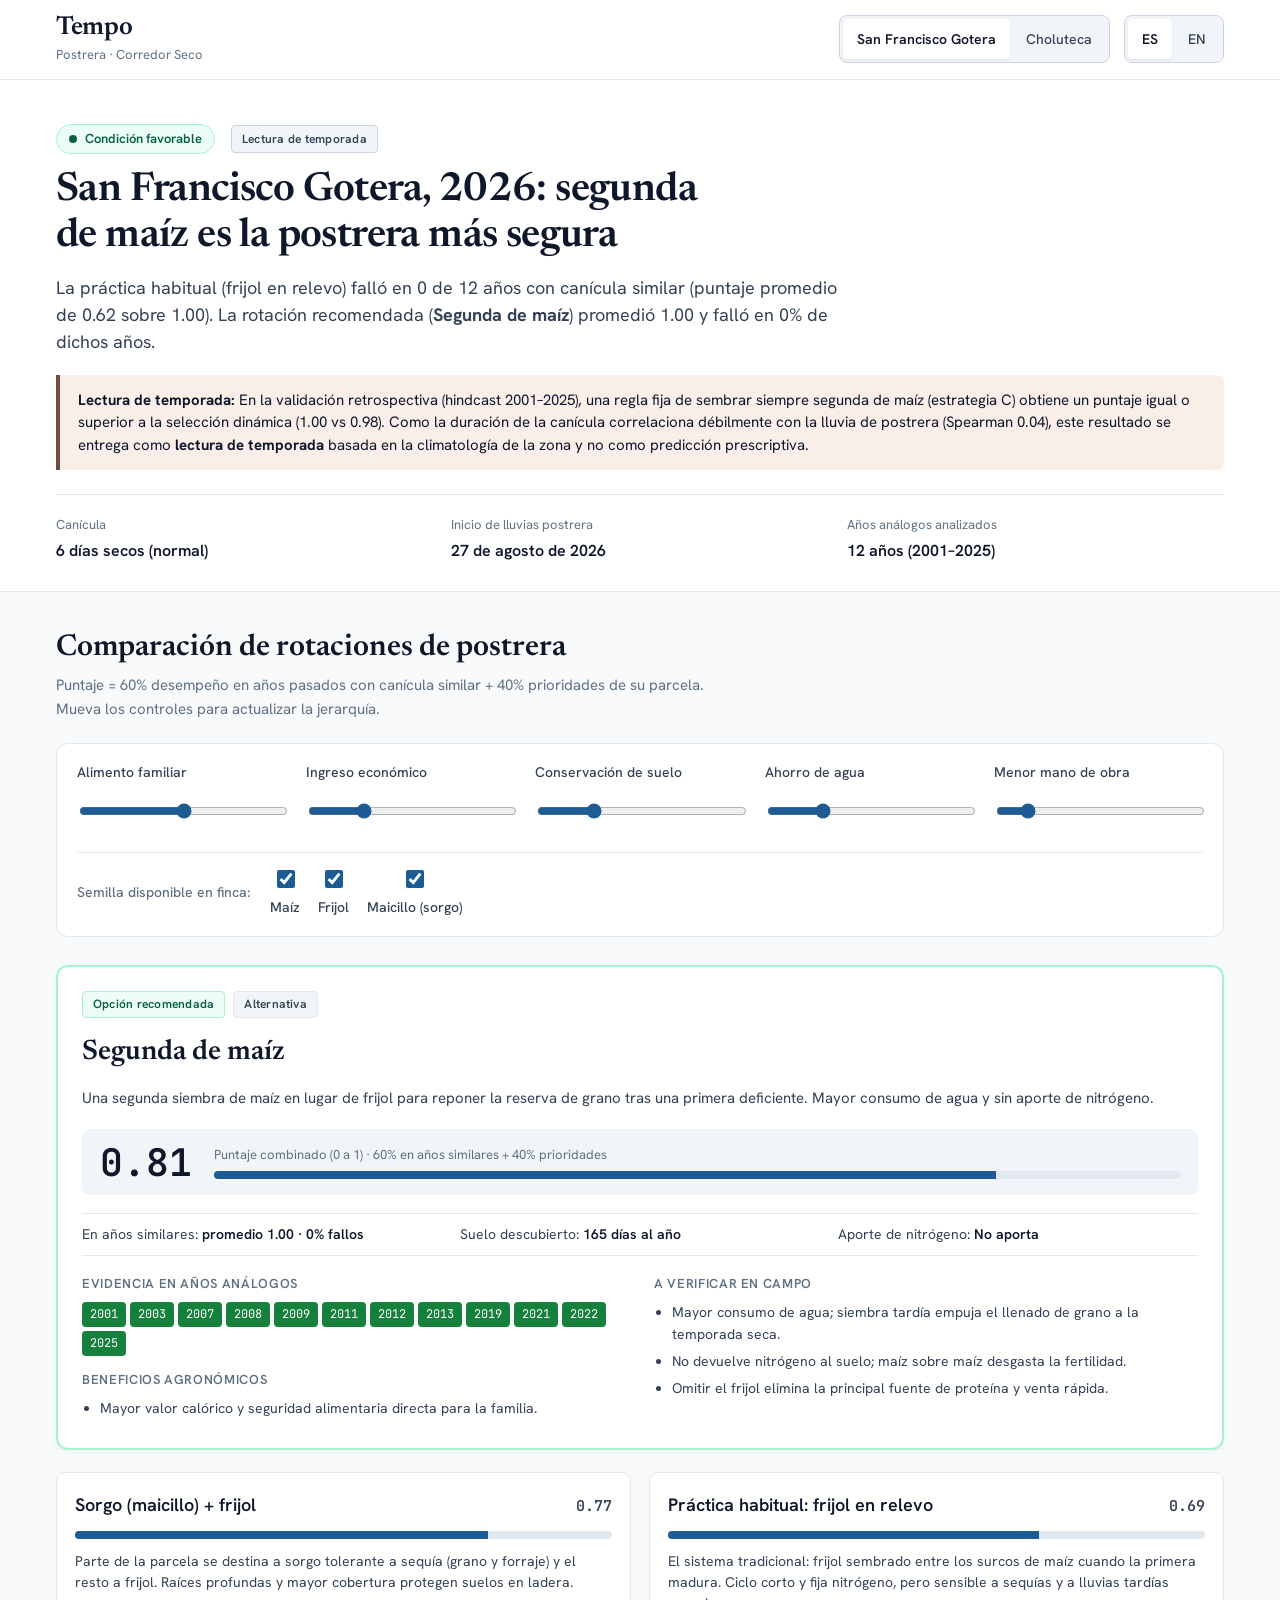
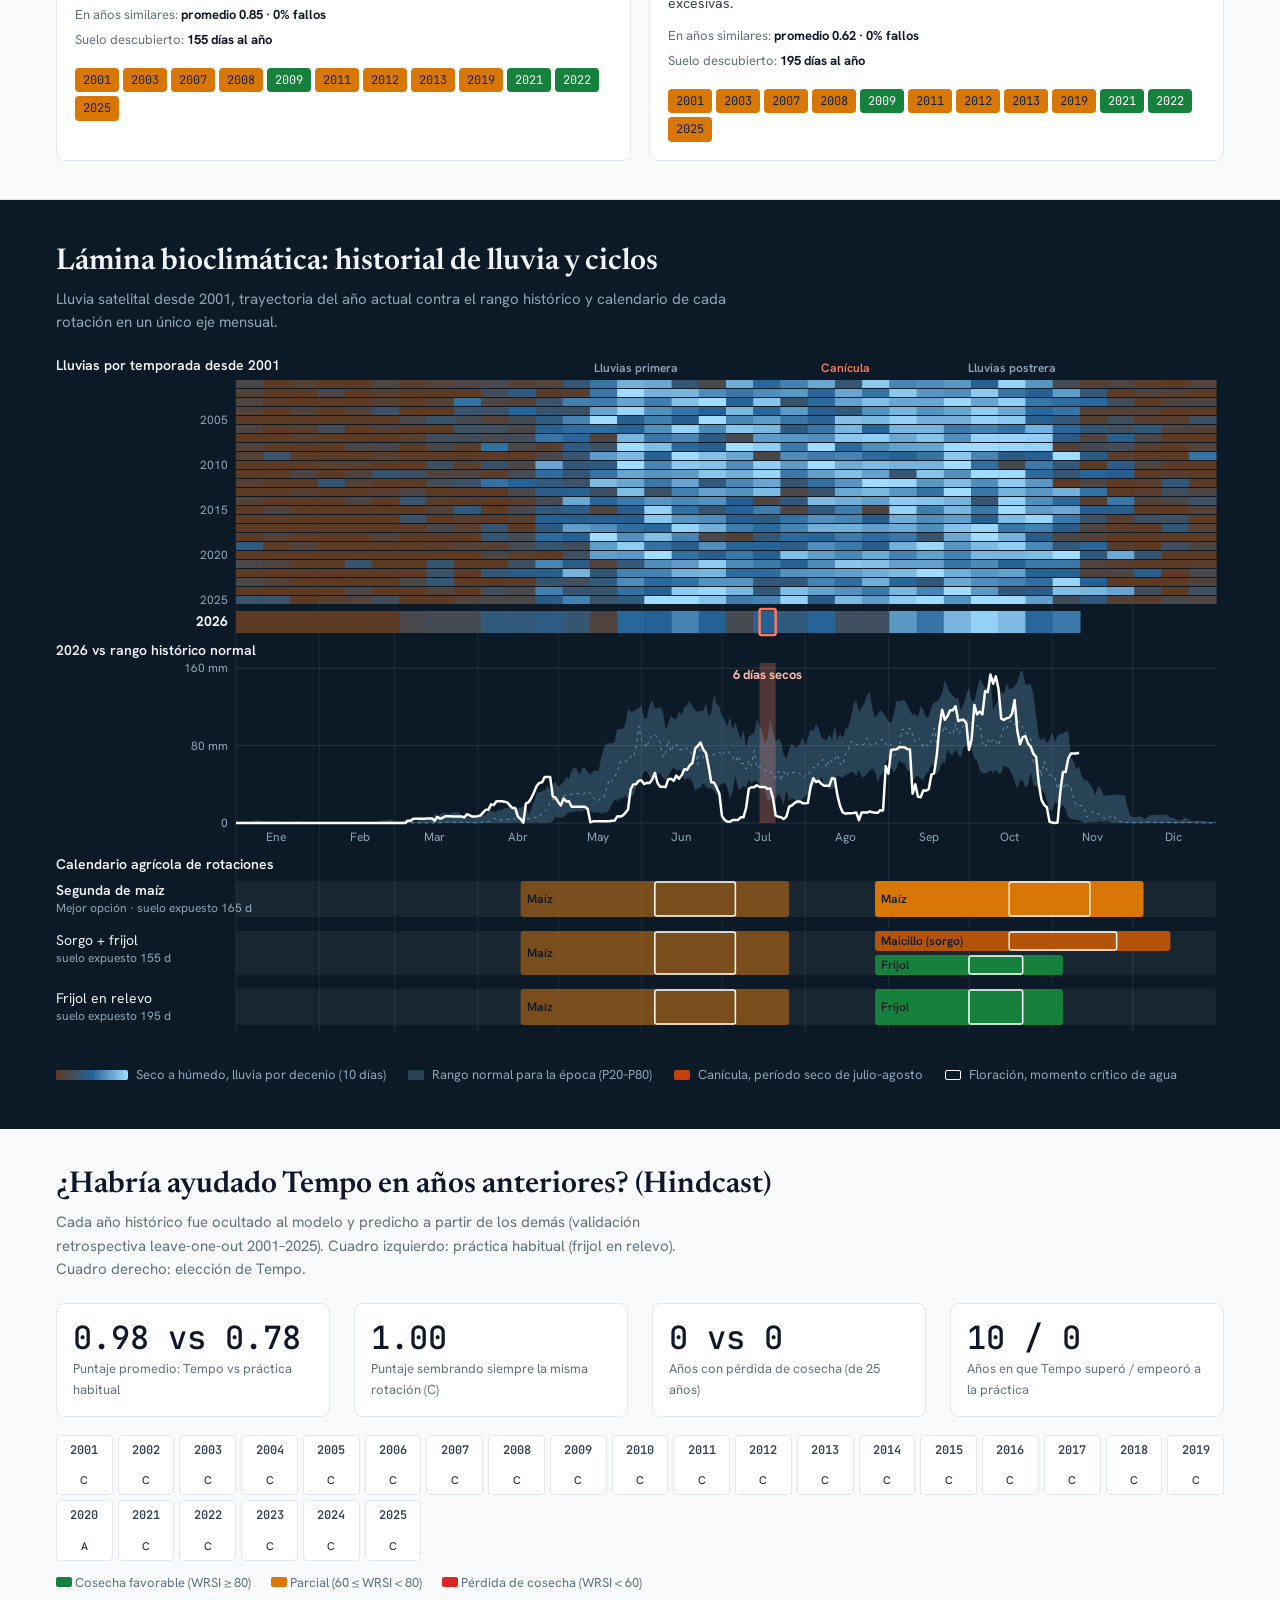
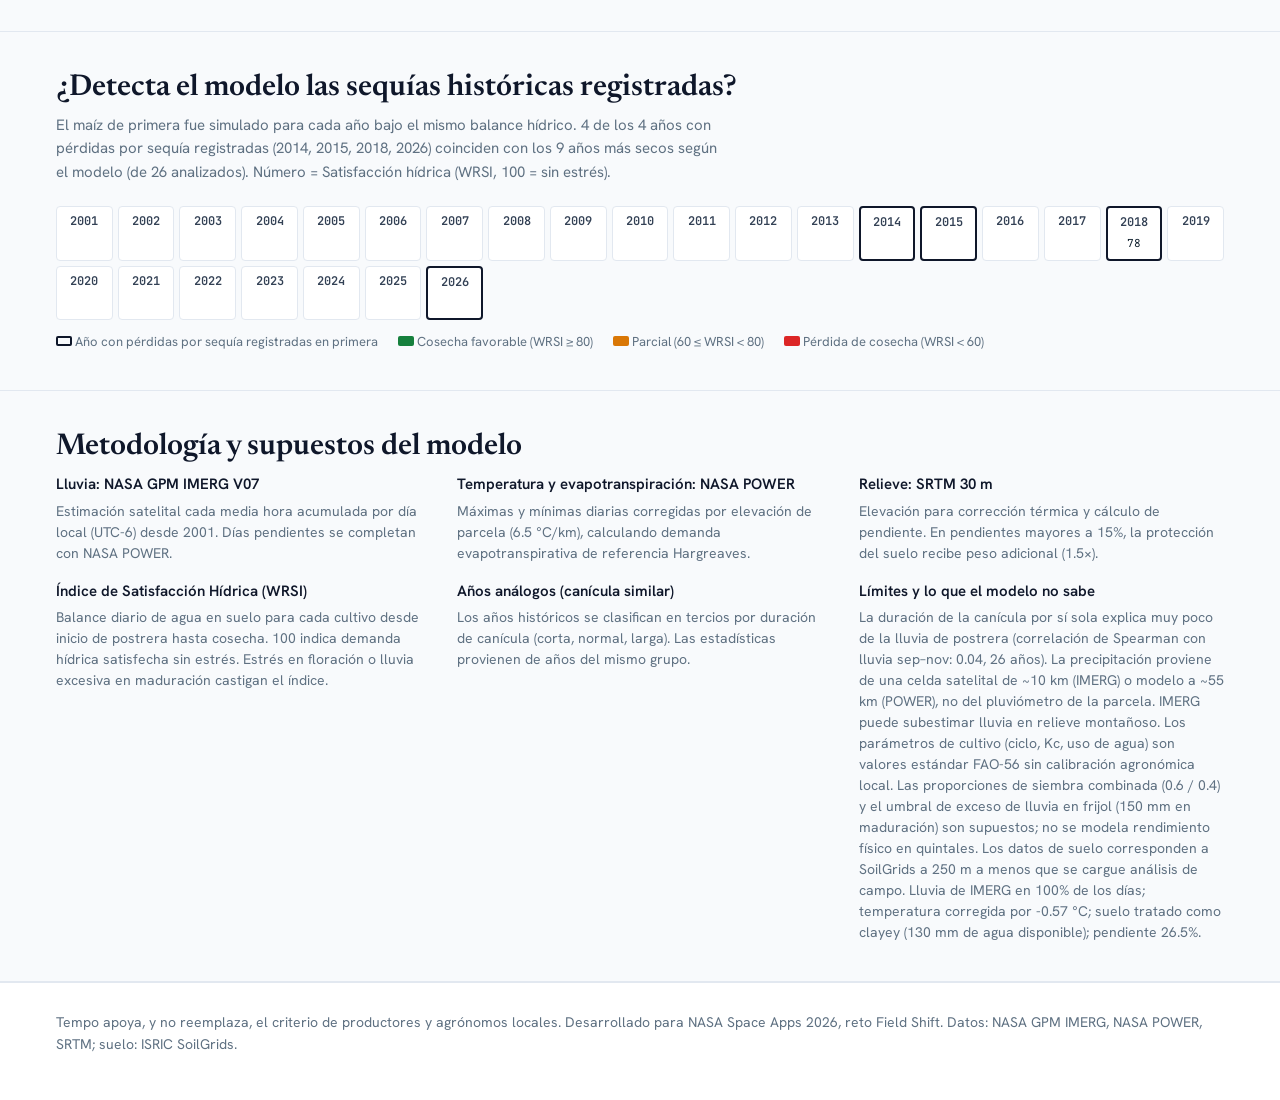
==== commit b3bf73f4: "Tempo: suelo SoilGrids real en Morazan, hindcast regenerado, README" ====
--- a/web/index.html
+++ b/web/index.html
@@ -1012,7 +1012,7 @@
 
 <script>
 {
-const DATA = {"demo":false,"zones":{"morazan":{"zone":{"key":"morazan","name":"San Francisco Gotera, Morazan, El Salvador","lat":13.7,"lon":-88.13,"parcel_elevation_m":null},"current_year":2026,"current":{"canicula_days":6,"canicula_class":"normal","postrera_onset":"2026-08-27","analog_years":[2001,2003,2007,2008,2009,2011,2012,2013,2019,2021,2022,2025],"traffic_light":"green","recommended":"C"},"strategies":[{"key":"A","label":"Current: relay bean after maize","description":"The usual system: beans sown between the maize rows once the primera maize matures. Short cycle, fixes nitrogen, but sensitive to both drought and heavy late rains.","crops":["bean"],"available":true,"score":0.685,"analog_stats":{"n_years":12,"mean_score":0.62,"failure_rate":0.0,"good_rate":0.25},"all_years_stats":{"n_years":25,"mean_score":0.78,"failure_rate":0.0,"good_rate":0.56},"attributes":{"food":0.8,"income":0.8,"soil":0.76,"water":1.0,"labor":0.4,"nitrogen_fixing":true},"why":"In 12 past years with a normal can\u00edcula like 2026, this strategy scored 0.62 on average (1 = good harvest, 0 = failure) and failed in 0% of them.","evidence":[{"year":2001,"score":0.5,"crops":{"bean":{"wrsi":99.7,"class":"partial"}}},{"year":2003,"score":0.5,"crops":{"bean":{"wrsi":100.0,"class":"partial"}}},{"year":2007,"score":0.5,"crops":{"bean":{"wrsi":100.0,"class":"partial"}}},{"year":2008,"score":0.5,"crops":{"bean":{"wrsi":100.0,"class":"partial"}}},{"year":2009,"score":1.0,"crops":{"bean":{"wrsi":100.0,"class":"good"}}},{"year":2011,"score":0.5,"crops":{"bean":{"wrsi":100.0,"class":"partial"}}},{"year":2012,"score":0.5,"crops":{"bean":{"wrsi":100.0,"class":"partial"}}},{"year":2013,"score":0.5,"crops":{"bean":{"wrsi":100.0,"class":"partial"}}},{"year":2019,"score":0.5,"crops":{"bean":{"wrsi":100.0,"class":"partial"}}},{"year":2021,"score":1.0,"crops":{"bean":{"wrsi":100.0,"class":"good"}}},{"year":2022,"score":1.0,"crops":{"bean":{"wrsi":100.0,"class":"good"}}},{"year":2025,"score":0.5,"crops":{"bean":{"wrsi":100.0,"class":"partial"}}}],"benefits":["Fixes nitrogen for the next primera.","Keeps more of the soil covered.","Lower water demand than the alternatives."],"gaps":["Rainfall is a ~10 km satellite cell (IMERG) or a ~55 km model cell (POWER), not the parcel. IMERG is known to miss part of the rain in mountain terrain.","Crop parameters (cycle, water use) are FAO-56 defaults not yet validated by a local agronomist.","Mixed-plot land shares (0.6 / 0.4) and the bean excess-rain threshold (150 mm at maturity) are assumptions; yields are not modeled.","Soil data is SoilGrids at 250 m unless the technician enters field data."],"risks":["Beans are hit by both drought at flowering and heavy rain at maturity.","Short ground cover: soil is bare again by December."],"rotation":[{"crop":"maize","season":"primera","start":107,"end":207,"flower_start":157,"flower_end":187},{"crop":"bean","season":"postrera","start":239,"end":309,"flower_start":274,"flower_end":294}],"bare_days":195},{"key":"B","label":"Sorghum + bean","description":"Part of the plot goes to drought-tolerant sorghum (grain and forage), the rest to beans. Deep roots and longer ground cover protect sloped soil.","crops":["sorghum","bean"],"available":true,"score":0.772,"analog_stats":{"n_years":12,"mean_score":0.85,"failure_rate":0.0,"good_rate":0.25},"all_years_stats":{"n_years":25,"mean_score":0.9,"failure_rate":0.0,"good_rate":0.52},"attributes":{"food":0.68,"income":0.56,"soil":0.83,"water":0.52,"labor":0.52,"nitrogen_fixing":true},"why":"In 12 past years with a normal can\u00edcula like 2026, this strategy scored 0.85 on average (1 = good harvest, 0 = failure) and failed in 0% of them.","evidence":[{"year":2001,"score":0.8,"crops":{"sorghum":{"wrsi":84.9,"class":"good"},"bean":{"wrsi":99.7,"class":"partial"}}},{"year":2003,"score":0.8,"crops":{"sorghum":{"wrsi":100.0,"class":"good"},"bean":{"wrsi":100.0,"class":"partial"}}},{"year":2007,"score":0.8,"crops":{"sorghum":{"wrsi":97.5,"class":"good"},"bean":{"wrsi":100.0,"class":"partial"}}},{"year":2008,"score":0.8,"crops":{"sorghum":{"wrsi":90.7,"class":"good"},"bean":{"wrsi":100.0,"class":"partial"}}},{"year":2009,"score":1.0,"crops":{"sorghum":{"wrsi":97.9,"class":"good"},"bean":{"wrsi":100.0,"class":"good"}}},{"year":2011,"score":0.8,"crops":{"sorghum":{"wrsi":97.3,"class":"good"},"bean":{"wrsi":100.0,"class":"partial"}}},{"year":2012,"score":0.8,"crops":{"sorghum":{"wrsi":83.6,"class":"good"},"bean":{"wrsi":100.0,"class":"partial"}}},{"year":2013,"score":0.8,"crops":{"sorghum":{"wrsi":99.5,"class":"good"},"bean":{"wrsi":100.0,"class":"partial"}}},{"year":2019,"score":0.8,"crops":{"sorghum":{"wrsi":97.8,"class":"good"},"bean":{"wrsi":100.0,"class":"partial"}}},{"year":2021,"score":1.0,"crops":{"sorghum":{"wrsi":94.5,"class":"good"},"bean":{"wrsi":100.0,"class":"good"}}},{"year":2022,"score":1.0,"crops":{"sorghum":{"wrsi":96.5,"class":"good"},"bean":{"wrsi":100.0,"class":"good"}}},{"year":2025,"score":0.8,"crops":{"sorghum":{"wrsi":90.8,"class":"good"},"bean":{"wrsi":100.0,"class":"partial"}}}],"benefits":["Fixes nitrogen for the next primera.","Keeps more of the soil covered.","Spreads risk across two crops."],"gaps":["Rainfall is a ~10 km satellite cell (IMERG) or a ~55 km model cell (POWER), not the parcel. IMERG is known to miss part of the rain in mountain terrain.","Crop parameters (cycle, water use) are FAO-56 defaults not yet validated by a local agronomist.","Mixed-plot land shares (0.6 / 0.4) and the bean excess-rain threshold (150 mm at maturity) are assumptions; yields are not modeled.","Soil data is SoilGrids at 250 m unless the technician enters field data."],"risks":["Sorghum is less valued as human food than maize or beans.","Longer cycle: sorghum harvest falls into the dry season (December-January).","Seed of local sorghum (maicillo) varieties must be confirmed."],"rotation":[{"crop":"maize","season":"primera","start":107,"end":207,"flower_start":157,"flower_end":187},{"crop":"sorghum","season":"postrera","start":239,"end":349,"flower_start":289,"flower_end":329},{"crop":"bean","season":"postrera","start":239,"end":309,"flower_start":274,"flower_end":294}],"bare_days":155},{"key":"C","label":"Second maize","description":"A second maize crop instead of beans, to rebuild the grain reserve after a lost primera. Highest water demand of the three and no nitrogen return.","crops":["maize"],"available":true,"score":0.808,"analog_stats":{"n_years":12,"mean_score":1.0,"failure_rate":0.0,"good_rate":1.0},"all_years_stats":{"n_years":25,"mean_score":1.0,"failure_rate":0.0,"good_rate":1.0},"attributes":{"food":1.0,"income":0.6,"soil":0.18,"water":0.0,"labor":0.5,"nitrogen_fixing":false},"why":"In 12 past years with a normal can\u00edcula like 2026, this strategy scored 1.0 on average (1 = good harvest, 0 = failure) and failed in 0% of them.","evidence":[{"year":2001,"score":1.0,"crops":{"maize":{"wrsi":90.3,"class":"good"}}},{"year":2003,"score":1.0,"crops":{"maize":{"wrsi":100.0,"class":"good"}}},{"year":2007,"score":1.0,"crops":{"maize":{"wrsi":97.0,"class":"good"}}},{"year":2008,"score":1.0,"crops":{"maize":{"wrsi":94.3,"class":"good"}}},{"year":2009,"score":1.0,"crops":{"maize":{"wrsi":100.0,"class":"good"}}},{"year":2011,"score":1.0,"crops":{"maize":{"wrsi":95.1,"class":"good"}}},{"year":2012,"score":1.0,"crops":{"maize":{"wrsi":89.4,"class":"good"}}},{"year":2013,"score":1.0,"crops":{"maize":{"wrsi":100.0,"class":"good"}}},{"year":2019,"score":1.0,"crops":{"maize":{"wrsi":98.9,"class":"good"}}},{"year":2021,"score":1.0,"crops":{"maize":{"wrsi":98.9,"class":"good"}}},{"year":2022,"score":1.0,"crops":{"maize":{"wrsi":96.5,"class":"good"}}},{"year":2025,"score":1.0,"crops":{"maize":{"wrsi":94.1,"class":"good"}}}],"benefits":["Highest food value."],"gaps":["Rainfall is a ~10 km satellite cell (IMERG) or a ~55 km model cell (POWER), not the parcel. IMERG is known to miss part of the rain in mountain terrain.","Crop parameters (cycle, water use) are FAO-56 defaults not yet validated by a local agronomist.","Mixed-plot land shares (0.6 / 0.4) and the bean excess-rain threshold (150 mm at maturity) are assumptions; yields are not modeled.","Soil data is SoilGrids at 250 m unless the technician enters field data."],"risks":["Highest water demand; late planting pushes grain filling into the dry season.","No nitrogen returned to the soil; maize after maize depletes it.","Skipping the bean crop removes the household's main protein and cash crop."],"rotation":[{"crop":"maize","season":"primera","start":107,"end":207,"flower_start":157,"flower_end":187},{"crop":"maize","season":"postrera","start":239,"end":339,"flower_start":289,"flower_end":319}],"bare_days":165}],"validation":{"n_years":25,"mean_score_tempo":0.98,"mean_score_current":0.78,"mean_score_same_every_year":1.0,"mean_score_best_possible":1.0,"failure_years_tempo":0,"failure_years_current":0,"years_tempo_better":10,"years_tempo_worse":0,"picks":{"C":24,"A":1},"by_year":[{"year":2001,"canicula_class":"normal","pick":"C","score_pick":1.0,"score_A":0.5,"clim_pick":"C","score_clim":1.0,"best_possible":1.0},{"year":2002,"canicula_class":"short","pick":"C","score_pick":1.0,"score_A":1.0,"clim_pick":"C","score_clim":1.0,"best_possible":1.0},{"year":2003,"canicula_class":"normal","pick":"C","score_pick":1.0,"score_A":0.5,"clim_pick":"C","score_clim":1.0,"best_possible":1.0},{"year":2004,"canicula_class":"short","pick":"C","score_pick":1.0,"score_A":1.0,"clim_pick":"C","score_clim":1.0,"best_possible":1.0},{"year":2005,"canicula_class":"short","pick":"C","score_pick":1.0,"score_A":1.0,"clim_pick":"C","score_clim":1.0,"best_possible":1.0},{"year":2006,"canicula_class":"short","pick":"C","score_pick":1.0,"score_A":1.0,"clim_pick":"C","score_clim":1.0,"best_possible":1.0},{"year":2007,"canicula_class":"long","pick":"C","score_pick":1.0,"score_A":0.5,"clim_pick":"C","score_clim":1.0,"best_possible":1.0},{"year":2008,"canicula_class":"normal","pick":"C","score_pick":1.0,"score_A":0.5,"clim_pick":"C","score_clim":1.0,"best_possible":1.0},{"year":2009,"canicula_class":"normal","pick":"C","score_pick":1.0,"score_A":1.0,"clim_pick":"C","score_clim":1.0,"best_possible":1.0},{"year":2010,"canicula_class":"short","pick":"C","score_pick":1.0,"score_A":1.0,"clim_pick":"C","score_clim":1.0,"best_possible":1.0},{"year":2011,"canicula_class":"normal","pick":"C","score_pick":1.0,"score_A":0.5,"clim_pick":"C","score_clim":1.0,"best_possible":1.0},{"year":2012,"canicula_class":"long","pick":"C","score_pick":1.0,"score_A":0.5,"clim_pick":"C","score_clim":1.0,"best_possible":1.0},{"year":2013,"canicula_class":"long","pick":"C","score_pick":1.0,"score_A":0.5,"clim_pick":"C","score_clim":1.0,"best_possible":1.0},{"year":2014,"canicula_class":"long","pick":"C","score_pick":1.0,"score_A":0.5,"clim_pick":"C","score_clim":1.0,"best_possible":1.0},{"year":2015,"canicula_class":"long","pick":"C","score_pick":1.0,"score_A":1.0,"clim_pick":"C","score_clim":1.0,"best_possible":1.0},{"year":2016,"canicula_class":"short","pick":"C","score_pick":1.0,"score_A":1.0,"clim_pick":"C","score_clim":1.0,"best_possible":1.0},{"year":2017,"canicula_class":"short","pick":"C","score_pick":1.0,"score_A":1.0,"clim_pick":"C","score_clim":1.0,"best_possible":1.0},{"year":2018,"canicula_class":"long","pick":"C","score_pick":1.0,"score_A":1.0,"clim_pick":"C","score_clim":1.0,"best_possible":1.0},{"year":2019,"canicula_class":"normal","pick":"C","score_pick":1.0,"score_A":0.5,"clim_pick":"C","score_clim":1.0,"best_possible":1.0},{"year":2020,"canicula_class":"short","pick":"A","score_pick":0.5,"score_A":0.5,"clim_pick":"C","score_clim":1.0,"best_possible":1.0},{"year":2021,"canicula_class":"normal","pick":"C","score_pick":1.0,"score_A":1.0,"clim_pick":"C","score_clim":1.0,"best_possible":1.0},{"year":2022,"canicula_class":"long","pick":"C","score_pick":1.0,"score_A":1.0,"clim_pick":"C","score_clim":1.0,"best_possible":1.0},{"year":2023,"canicula_class":"long","pick":"C","score_pick":1.0,"score_A":1.0,"clim_pick":"C","score_clim":1.0,"best_possible":1.0},{"year":2024,"canicula_class":"short","pick":"C","score_pick":1.0,"score_A":1.0,"clim_pick":"C","score_clim":1.0,"best_possible":1.0},{"year":2025,"canicula_class":"long","pick":"C","score_pick":1.0,"score_A":0.5,"clim_pick":"C","score_clim":1.0,"best_possible":1.0}]},"skill":{"n_years":26,"canicula_vs_sep_nov_rain":0.04,"canicula_vs_score":{"A":-0.28,"B":-0.41,"C":null}},"primera_check":{"years":[{"year":2001,"wrsi":99.7,"wrsi_flowering":100.0,"class":"good","rank_driest":14,"documented":false},{"year":2002,"wrsi":91.4,"wrsi_flowering":100.0,"class":"good","rank_driest":7,"documented":false},{"year":2003,"wrsi":99.8,"wrsi_flowering":100.0,"class":"good","rank_driest":15,"documented":false},{"year":2004,"wrsi":99.9,"wrsi_flowering":100.0,"class":"good","rank_driest":16,"documented":false},{"year":2005,"wrsi":100.0,"wrsi_flowering":100.0,"class":"good","rank_driest":19,"documented":false},{"year":2006,"wrsi":100.0,"wrsi_flowering":100.0,"class":"good","rank_driest":19,"documented":false},{"year":2007,"wrsi":93.8,"wrsi_flowering":95.6,"class":"good","rank_driest":8,"documented":false},{"year":2008,"wrsi":97.6,"wrsi_flowering":100.0,"class":"good","rank_driest":9,"documented":false},{"year":2009,"wrsi":99.3,"wrsi_flowering":98.9,"class":"good","rank_driest":12,"documented":false},{"year":2010,"wrsi":99.9,"wrsi_flowering":100.0,"class":"good","rank_driest":16,"documented":false},{"year":2011,"wrsi":100.0,"wrsi_flowering":100.0,"class":"good","rank_driest":19,"documented":false},{"year":2012,"wrsi":100.0,"wrsi_flowering":100.0,"class":"good","rank_driest":19,"documented":false},{"year":2013,"wrsi":100.0,"wrsi_flowering":100.0,"class":"good","rank_driest":19,"documented":false},{"year":2014,"wrsi":79.3,"wrsi_flowering":89.7,"class":"partial","rank_driest":3,"documented":true},{"year":2015,"wrsi":78.8,"wrsi_flowering":68.2,"class":"partial","rank_driest":2,"documented":true},{"year":2016,"wrsi":99.0,"wrsi_flowering":100.0,"class":"good","rank_driest":11,"documented":false},{"year":2017,"wrsi":100.0,"wrsi_flowering":100.0,"class":"good","rank_driest":19,"documented":false},{"year":2018,"wrsi":70.1,"wrsi_flowering":69.7,"class":"partial","rank_driest":1,"documented":true},{"year":2019,"wrsi":89.0,"wrsi_flowering":83.8,"class":"good","rank_driest":6,"documented":false},{"year":2020,"wrsi":100.0,"wrsi_flowering":100.0,"class":"good","rank_driest":19,"documented":false},{"year":2021,"wrsi":98.6,"wrsi_flowering":99.0,"class":"good","rank_driest":10,"documented":false},{"year":2022,"wrsi":99.9,"wrsi_flowering":100.0,"class":"good","rank_driest":16,"documented":false},{"year":2023,"wrsi":88.3,"wrsi_flowering":79.2,"class":"good","rank_driest":5,"documented":false},{"year":2024,"wrsi":100.0,"wrsi_flowering":100.0,"class":"good","rank_driest":19,"documented":false},{"year":2025,"wrsi":99.5,"wrsi_flowering":100.0,"class":"good","rank_driest":13,"documented":false},{"year":2026,"wrsi":79.6,"wrsi_flowering":86.8,"class":"partial","rank_driest":4,"documented":true}],"n_years":26,"worst_third_size":9,"documented":[2014,2015,2018,2026],"documented_in_worst_third":[2014,2015,2018,2026]},"yearly":[{"year":2001,"primera_onset":"2001-05-15","primera_false_onset":false,"canicula_days":6,"canicula_start":"2001-07-03","rain_jul_aug_mm":422.8,"postrera_onset":"2001-08-17","rain_sep_nov_mm":458.4},{"year":2002,"primera_onset":"2002-04-09","primera_false_onset":true,"canicula_days":5,"canicula_start":"2002-07-22","rain_jul_aug_mm":429.8,"postrera_onset":"2002-08-15","rain_sep_nov_mm":533.6},{"year":2003,"primera_onset":"2003-04-28","primera_false_onset":false,"canicula_days":7,"canicula_start":"2003-07-18","rain_jul_aug_mm":475.9,"postrera_onset":"2003-08-15","rain_sep_nov_mm":642.1},{"year":2004,"primera_onset":"2004-04-07","primera_false_onset":true,"canicula_days":5,"canicula_start":"2004-08-06","rain_jul_aug_mm":359.6,"postrera_onset":"2004-08-19","rain_sep_nov_mm":555.6},{"year":2005,"primera_onset":"2005-05-01","primera_false_onset":false,"canicula_days":3,"canicula_start":"2005-07-26","rain_jul_aug_mm":438.3,"postrera_onset":"2005-08-15","rain_sep_nov_mm":668.4},{"year":2006,"primera_onset":"2006-04-19","primera_false_onset":true,"canicula_days":5,"canicula_start":"2006-07-01","rain_jul_aug_mm":500.1,"postrera_onset":"2006-08-15","rain_sep_nov_mm":506.2},{"year":2007,"primera_onset":"2007-04-17","primera_false_onset":true,"canicula_days":8,"canicula_start":"2007-07-02","rain_jul_aug_mm":507.2,"postrera_onset":"2007-08-15","rain_sep_nov_mm":743.2},{"year":2008,"primera_onset":"2008-04-05","primera_false_onset":true,"canicula_days":6,"canicula_start":"2008-07-23","rain_jul_aug_mm":657.6,"postrera_onset":"2008-08-15","rain_sep_nov_mm":723.3},{"year":2009,"primera_onset":"2009-05-11","primera_false_onset":false,"canicula_days":6,"canicula_start":"2009-08-20","rain_jul_aug_mm":310.2,"postrera_onset":"2009-08-15","rain_sep_nov_mm":543.0},{"year":2010,"primera_onset":"2010-04-24","primera_false_onset":true,"canicula_days":1,"canicula_start":"2010-07-04","rain_jul_aug_mm":681.1,"postrera_onset":"2010-08-15","rain_sep_nov_mm":497.9},{"year":2011,"primera_onset":"2011-05-07","primera_false_onset":false,"canicula_days":6,"canicula_start":"2011-07-21","rain_jul_aug_mm":578.6,"postrera_onset":"2011-08-15","rain_sep_nov_mm":659.2},{"year":2012,"primera_onset":"2012-04-14","primera_false_onset":true,"canicula_days":8,"canicula_start":"2012-07-23","rain_jul_aug_mm":546.8,"postrera_onset":"2012-08-15","rain_sep_nov_mm":515.9},{"year":2013,"primera_onset":"2013-04-19","primera_false_onset":false,"canicula_days":8,"canicula_start":"2013-07-21","rain_jul_aug_mm":394.2,"postrera_onset":"2013-08-15","rain_sep_nov_mm":633.6},{"year":2014,"primera_onset":"2014-04-29","primera_false_onset":false,"canicula_days":10,"canicula_start":"2014-07-04","rain_jul_aug_mm":361.5,"postrera_onset":"2014-08-15","rain_sep_nov_mm":654.7},{"year":2015,"primera_onset":"2015-04-27","primera_false_onset":true,"canicula_days":12,"canicula_start":"2015-08-15","rain_jul_aug_mm":237.6,"postrera_onset":"2015-08-27","rain_sep_nov_mm":723.3},{"year":2016,"primera_onset":"2016-04-22","primera_false_onset":true,"canicula_days":4,"canicula_start":"2016-07-02","rain_jul_aug_mm":295.9,"postrera_onset":"2016-08-24","rain_sep_nov_mm":573.0},{"year":2017,"primera_onset":"2017-04-28","primera_false_onset":false,"canicula_days":4,"canicula_start":"2017-07-24","rain_jul_aug_mm":501.7,"postrera_onset":"2017-08-15","rain_sep_nov_mm":503.8},{"year":2018,"primera_onset":"2018-04-25","primera_false_onset":false,"canicula_days":11,"canicula_start":"2018-07-01","rain_jul_aug_mm":210.1,"postrera_onset":"2018-08-20","rain_sep_nov_mm":503.2},{"year":2019,"primera_onset":"2019-05-11","primera_false_onset":false,"canicula_days":7,"canicula_start":"2019-08-08","rain_jul_aug_mm":284.7,"postrera_onset":"2019-08-15","rain_sep_nov_mm":654.8},{"year":2020,"primera_onset":"2020-05-06","primera_false_onset":false,"canicula_days":4,"canicula_start":"2020-07-29","rain_jul_aug_mm":453.2,"postrera_onset":"2020-08-15","rain_sep_nov_mm":793.3},{"year":2021,"primera_onset":"2021-04-17","primera_false_onset":true,"canicula_days":7,"canicula_start":"2021-07-17","rain_jul_aug_mm":484.0,"postrera_onset":"2021-08-15","rain_sep_nov_mm":408.5},{"year":2022,"primera_onset":"2022-04-14","primera_false_onset":false,"canicula_days":8,"canicula_start":"2022-07-14","rain_jul_aug_mm":451.8,"postrera_onset":"2022-08-16","rain_sep_nov_mm":607.6},{"year":2023,"primera_onset":"2023-05-26","primera_false_onset":false,"canicula_days":12,"canicula_start":"2023-07-16","rain_jul_aug_mm":316.3,"postrera_onset":"2023-08-17","rain_sep_nov_mm":506.1},{"year":2024,"primera_onset":"2024-04-18","primera_false_onset":true,"canicula_days":4,"canicula_start":"2024-07-11","rain_jul_aug_mm":448.6,"postrera_onset":"2024-08-21","rain_sep_nov_mm":741.7},{"year":2025,"primera_onset":"2025-04-28","primera_false_onset":false,"canicula_days":8,"canicula_start":"2025-07-14","rain_jul_aug_mm":519.6,"postrera_onset":"2025-08-15","rain_sep_nov_mm":769.3},{"year":2026,"primera_onset":"2026-04-17","primera_false_onset":true,"canicula_days":6,"canicula_start":"2026-07-15","rain_jul_aug_mm":172.1,"postrera_onset":"2026-08-27","rain_sep_nov_mm":null}],"chart":{"doy":[1,2,3,4,5,6,7,8,9,10,11,12,13,14,15,16,17,18,19,20,21,22,23,24,25,26,27,28,29,30,31,32,33,34,35,36,37,38,39,40,41,42,43,44,45,46,47,48,49,50,51,52,53,54,55,56,57,58,59,60,61,62,63,64,65,66,67,68,69,70,71,72,73,74,75,76,77,78,79,80,81,82,83,84,85,86,87,88,89,90,91,92,93,94,95,96,97,98,99,100,101,102,103,104,105,106,107,108,109,110,111,112,113,114,115,116,117,118,119,120,121,122,123,124,125,126,127,128,129,130,131,132,133,134,135,136,137,138,139,140,141,142,143,144,145,146,147,148,149,150,151,152,153,154,155,156,157,158,159,160,161,162,163,164,165,166,167,168,169,170,171,172,173,174,175,176,177,178,179,180,181,182,183,184,185,186,187,188,189,190,191,192,193,194,195,196,197,198,199,200,201,202,203,204,205,206,207,208,209,210,211,212,213,214,215,216,217,218,219,220,221,222,223,224,225,226,227,228,229,230,231,232,233,234,235,236,237,238,239,240,241,242,243,244,245,246,247,248,249,250,251,252,253,254,255,256,257,258,259,260,261,262,263,264,265,266,267,268,269,270,271,272,273,274,275,276,277,278,279,280,281,282,283,284,285,286,287,288,289,290,291,292,293,294,295,296,297,298,299,300,301,302,303,304,305,306,307,308,309,310,311,312,313,314,315,316,317,318,319,320,321,322,323,324,325,326,327,328,329,330,331,332,333,334,335,336,337,338,339,340,341,342,343,344,345,346,347,348,349,350,351,352,353,354,355,356,357,358,359,360,361,362,363,364,365,366],"p20":[0.0,0.0,0.0,0.0,0.0,0.0,0.0,0.0,0.0,0.0,0.0,0.0,0.0,0.0,0.0,0.0,0.0,0.0,0.0,0.0,0.0,0.0,0.0,0.0,0.0,0.0,0.0,0.0,0.0,0.0,0.0,0.0,0.0,0.0,0.0,0.0,0.0,0.0,0.0,0.0,0.0,0.0,0.0,0.0,0.0,0.0,0.0,0.0,0.0,0.0,0.0,0.0,0.0,0.0,0.0,0.0,0.0,0.0,0.0,0.0,0.0,0.0,0.0,0.0,0.0,0.0,0.0,0.0,0.0,0.0,0.0,0.0,0.0,0.0,0.0,0.0,0.0,0.0,0.0,0.0,0.0,0.0,0.0,0.0,0.0,0.0,0.0,0.0,0.0,0.0,0.0,0.0,0.0,0.0,0.0,0.0,0.0,0.0,0.0,0.0,0.0,0.0,0.0,0.0,0.2,0.3,0.3,0.4,0.7,0.4,0.4,0.3,0.5,0.1,0.1,0.1,0.3,0.7,1.7,5.9,6.0,5.2,6.3,8.5,11.1,11.2,11.3,12.8,11.9,12.1,13.5,12.7,12.1,11.1,10.5,11.1,9.5,11.1,10.9,13.8,19.7,24.5,22.6,25.6,25.2,28.4,24.6,27.1,29.2,37.1,44.6,45.9,53.8,53.5,48.3,41.2,46.5,50.6,51.6,46.3,44.8,48.6,53.2,58.0,54.3,55.4,53.3,44.1,46.4,46.3,42.7,33.6,35.8,36.7,41.6,37.0,36.0,36.0,33.5,28.3,38.8,41.3,41.2,36.8,25.2,33.3,49.4,34.8,35.1,38.4,36.7,44.9,40.6,43.7,43.1,40.1,35.6,35.5,23.2,23.9,29.1,24.6,30.9,25.6,18.9,34.8,22.9,25.4,24.8,19.2,20.2,24.8,28.8,28.3,31.7,38.8,42.4,41.8,48.0,39.4,39.1,34.4,36.0,36.2,49.4,48.2,46.8,50.0,50.5,53.1,51.9,48.6,55.3,47.3,47.5,50.9,54.6,56.2,53.4,42.5,48.8,51.6,62.7,67.6,57.9,51.8,56.7,64.6,62.4,61.4,54.1,53.4,43.1,47.5,48.5,45.8,43.7,51.2,53.2,60.4,59.8,50.2,55.1,62.6,61.8,76.4,71.4,70.2,76.2,70.3,67.6,78.3,79.7,79.8,76.8,66.6,64.4,54.3,51.4,51.5,52.8,54.6,51.9,55.0,51.1,51.5,59.3,58.0,56.4,50.3,42.5,36.3,43.9,44.3,36.6,39.3,53.0,39.4,38.2,37.2,35.1,31.9,22.9,13.3,13.1,21.7,20.0,16.1,19.2,14.6,5.8,3.8,3.8,3.0,2.7,1.8,0.3,0.3,1.0,1.1,1.0,1.5,1.5,1.5,1.5,1.6,0.2,0.1,0.1,0.1,0.1,0.1,0.1,0.1,0.1,0.0,0.0,0.0,0.0,0.0,0.0,0.0,0.0,0.0,0.0,0.0,0.0,0.0,0.0,0.0,0.0,0.0,0.0,0.0,0.0,0.0,0.0,0.0,0.0,0.0,0.0,0.0,0.0,0.0,0.0,0.0],"p50":[0.0,0.0,0.0,0.0,0.0,0.0,0.4,0.5,0.2,0.4,0.0,0.0,0.0,0.0,0.0,0.0,0.0,0.0,0.0,0.0,0.0,0.0,0.0,0.1,0.0,0.0,0.0,0.0,0.0,0.0,0.0,0.0,0.0,0.0,0.0,0.0,0.0,0.0,0.0,0.0,0.0,0.0,0.0,0.0,0.0,0.0,0.0,0.0,0.0,0.0,0.0,0.0,0.0,0.0,0.0,0.0,0.0,0.0,0.3,0.0,0.0,0.0,0.0,0.0,0.0,0.0,0.0,0.0,0.0,0.0,0.0,0.0,0.0,0.0,0.0,0.0,0.1,0.9,0.9,0.9,1.0,1.0,1.0,1.3,0.9,0.1,1.1,0.3,0.3,0.3,0.3,0.3,1.6,1.6,1.6,3.4,5.1,3.4,2.6,3.7,3.4,3.8,3.7,3.7,4.1,4.2,4.2,4.2,3.8,4.4,5.8,6.0,5.6,5.8,11.0,12.2,14.8,20.7,24.6,24.6,20.3,18.3,27.8,29.4,29.5,29.7,31.0,30.4,30.8,29.0,30.8,32.7,30.9,26.4,23.0,23.0,26.3,26.3,35.6,45.1,43.2,47.7,52.2,63.6,62.6,64.2,63.7,69.0,68.1,77.0,100.2,86.8,82.7,78.0,87.4,90.3,91.6,88.0,83.2,68.0,73.0,85.3,73.7,80.7,81.7,75.9,75.9,74.5,77.8,74.0,70.4,73.8,60.5,86.2,67.5,65.9,70.1,70.4,70.7,72.2,73.4,69.6,73.5,75.3,71.3,68.1,63.4,69.6,61.6,61.6,55.8,64.2,59.6,74.9,57.2,58.4,57.1,54.0,53.7,53.4,47.5,47.2,53.5,43.7,53.4,48.3,52.9,52.3,52.3,53.0,50.9,47.0,48.9,48.9,54.3,57.5,56.7,62.0,64.1,65.8,57.3,66.1,62.8,65.8,70.9,60.9,60.1,71.0,74.9,84.5,83.3,81.6,80.6,80.6,81.4,87.6,82.2,79.4,81.7,84.0,85.6,86.4,82.4,79.4,82.1,69.2,72.6,76.4,96.6,97.1,92.2,98.4,91.5,84.0,87.6,85.2,78.2,81.0,79.6,85.4,98.4,81.5,94.2,93.2,100.2,93.0,93.5,91.3,103.0,92.4,94.5,102.0,105.1,106.9,102.6,103.1,100.0,101.1,82.8,78.4,86.1,82.0,87.0,84.9,80.1,90.3,99.5,97.7,105.1,105.8,101.3,106.0,103.9,99.1,93.4,84.6,87.9,62.5,61.6,58.7,48.5,63.6,55.1,49.8,48.2,47.0,35.1,42.4,35.3,41.8,37.8,37.1,24.7,18.2,18.2,18.2,14.1,6.3,9.3,11.6,9.3,9.2,9.2,5.3,5.3,5.3,7.8,7.8,2.4,2.4,0.7,0.5,0.4,0.3,0.3,0.3,0.2,0.3,0.2,0.3,1.1,0.5,0.4,0.5,0.0,0.6,0.6,0.6,0.3,0.0,0.3,0.3,0.3,0.4,0.9,0.4,0.4,0.1,0.1,0.1,0.0,0.0,0.0,0.0,0.0,0.0],"p80":[1.5,1.6,1.6,1.6,1.7,1.6,1.9,2.6,2.5,2.5,1.6,2.0,1.9,1.5,2.0,1.9,1.9,0.9,1.3,0.9,0.9,1.1,1.8,1.8,1.0,1.0,0.4,0.5,0.5,0.4,0.4,0.1,0.4,0.0,0.1,0.1,0.4,0.1,0.1,0.1,0.1,0.1,0.3,0.3,0.2,1.2,1.2,1.2,1.2,1.3,1.2,1.2,0.5,1.7,2.2,2.6,2.6,4.0,3.0,1.7,1.7,1.8,1.8,3.1,3.1,3.6,3.1,1.3,2.4,3.0,4.0,3.4,4.0,4.2,9.7,5.5,8.7,10.5,10.0,9.5,9.5,11.1,11.1,11.1,7.6,7.7,7.5,5.4,7.3,8.0,8.5,7.4,7.5,8.7,12.3,12.3,11.4,12.0,13.6,13.3,15.5,15.5,17.5,15.1,15.1,15.1,15.6,17.5,16.5,8.7,14.8,22.1,31.0,31.8,32.8,33.5,38.4,34.2,39.3,43.2,37.1,39.5,42.8,47.8,45.6,54.1,57.6,55.9,49.6,57.3,57.0,52.5,50.5,53.4,54.9,53.6,67.2,77.3,81.9,82.8,81.9,84.5,97.6,96.9,97.7,101.7,118.0,115.2,115.1,117.4,118.6,122.0,107.8,108.1,122.4,126.9,119.0,118.7,119.7,115.2,96.4,103.4,110.6,107.8,107.7,115.6,111.7,120.1,121.9,126.4,119.9,116.6,114.6,116.3,115.6,123.6,110.6,114.2,133.2,122.7,120.8,109.8,106.6,100.2,110.1,96.6,104.3,94.7,86.1,96.6,77.6,89.8,91.7,92.5,107.8,101.3,94.0,83.2,87.7,108.6,93.8,84.2,87.1,83.9,70.2,66.3,76.0,82.2,78.1,78.8,81.5,89.1,79.4,87.3,97.0,94.4,102.2,98.0,88.7,86.9,85.6,92.4,86.2,100.9,86.2,92.3,87.7,97.8,99.2,108.4,122.8,126.9,115.0,119.5,123.3,131.5,135.7,118.7,108.8,112.6,116.8,113.7,110.3,104.8,103.6,112.5,126.4,125.3,126.7,126.9,121.7,116.1,111.9,112.4,109.7,120.9,117.1,109.0,109.5,119.6,124.4,125.9,128.5,134.2,148.2,140.1,134.9,131.8,128.5,129.6,116.0,122.9,132.7,140.0,126.0,126.5,138.1,149.6,145.0,139.5,139.6,151.0,117.2,122.6,127.9,137.4,132.3,144.9,137.9,139.2,141.6,145.4,155.5,157.6,143.2,143.0,144.4,132.7,111.1,88.1,86.1,88.1,82.1,87.1,93.4,84.1,90.0,92.6,92.1,94.4,95.0,66.9,63.3,55.7,58.3,48.3,44.3,44.1,40.3,36.5,28.7,37.3,36.4,29.3,27.9,28.8,29.0,29.5,29.2,29.2,28.6,29.1,16.5,8.1,6.0,6.0,6.4,6.5,4.6,4.4,7.8,8.3,8.5,8.5,7.7,8.5,8.5,8.5,5.3,5.5,3.9,3.1,2.7,5.2,5.2,2.8,2.3,2.3,2.3,2.6,2.3,1.6,1.4,1.4,1.4,1.5],"current":{"1":0.0,"2":0.0,"3":0.0,"4":0.0,"5":0.0,"6":0.0,"7":0.0,"8":0.0,"9":0.0,"10":0.0,"11":0.0,"12":0.0,"13":0.0,"14":0.0,"15":0.0,"16":0.0,"17":0.0,"18":0.0,"19":0.0,"20":0.0,"21":0.0,"22":0.0,"23":0.0,"24":0.0,"25":0.0,"26":0.0,"27":0.0,"28":0.0,"29":0.0,"30":0.0,"31":0.0,"32":0.0,"33":0.0,"34":0.0,"35":0.0,"36":0.0,"37":0.0,"38":0.0,"39":0.0,"40":0.0,"41":0.0,"42":0.0,"43":0.0,"44":0.0,"45":0.0,"46":0.0,"47":0.0,"48":0.0,"49":0.0,"50":0.0,"51":0.0,"52":0.0,"53":0.0,"54":0.0,"55":0.0,"56":0.0,"57":0.0,"58":0.0,"59":0.0,"60":0.0,"61":0.0,"62":0.0,"63":0.0,"64":0.0,"65":2.3,"66":2.3,"67":4.5,"68":4.5,"69":4.5,"70":4.5,"71":4.5,"72":4.7,"73":4.7,"74":4.7,"75":2.4,"76":6.5,"77":4.4,"78":5.4,"79":7.0,"80":7.0,"81":7.0,"82":6.8,"83":6.8,"84":6.8,"85":6.8,"86":5.7,"87":9.0,"88":8.0,"89":6.6,"90":6.6,"91":7.1,"92":7.7,"93":10.8,"94":13.6,"95":13.6,"96":19.3,"97":18.5,"98":22.5,"99":22.5,"100":22.5,"101":22.0,"102":21.3,"103":18.2,"104":15.4,"105":15.4,"106":6.6,"107":4.2,"108":0.2,"109":20.3,"110":21.5,"111":25.9,"112":31.9,"113":38.4,"114":41.5,"115":42.0,"116":47.7,"117":47.7,"118":47.6,"119":27.4,"120":26.2,"121":21.8,"122":18.2,"123":25.4,"124":22.3,"125":22.5,"126":16.8,"127":16.8,"128":16.8,"129":16.8,"130":16.8,"131":16.8,"132":14.5,"133":0.7,"134":1.7,"135":1.8,"136":1.8,"137":1.8,"138":1.8,"139":1.8,"140":1.8,"141":2.4,"142":2.5,"143":6.9,"144":6.7,"145":7.5,"146":10.5,"147":14.0,"148":35.0,"149":39.9,"150":40.2,"151":43.8,"152":44.1,"153":40.3,"154":41.6,"155":41.3,"156":45.1,"157":51.8,"158":41.4,"159":37.4,"160":37.4,"161":37.1,"162":45.3,"163":45.7,"164":43.6,"165":49.0,"166":45.8,"167":49.3,"168":55.6,"169":55.0,"170":59.7,"171":62.1,"172":76.9,"173":79.8,"174":83.1,"175":76.4,"176":72.7,"177":59.0,"178":42.2,"179":41.9,"180":36.8,"181":30.5,"182":7.1,"183":3.2,"184":1.3,"185":1.3,"186":3.1,"187":3.2,"188":3.2,"189":5.9,"190":5.9,"191":15.8,"192":35.5,"193":37.0,"194":37.1,"195":39.0,"196":37.3,"197":37.3,"198":37.3,"199":35.3,"200":35.6,"201":25.8,"202":7.8,"203":6.4,"204":6.0,"205":4.1,"206":6.6,"207":16.8,"208":18.1,"209":20.5,"210":22.2,"211":22.2,"212":20.5,"213":20.4,"214":20.7,"215":37.5,"216":46.2,"217":42.4,"218":43.6,"219":40.5,"220":38.6,"221":38.6,"222":38.6,"223":46.6,"224":45.5,"225":28.6,"226":17.4,"227":10.9,"228":9.6,"229":10.0,"230":10.0,"231":10.3,"232":10.9,"233":2.9,"234":10.8,"235":10.8,"236":10.8,"237":11.9,"238":11.0,"239":10.7,"240":10.5,"241":13.3,"242":13.0,"243":58.8,"244":51.1,"245":75.5,"246":76.0,"247":76.2,"248":78.5,"249":78.4,"250":78.4,"251":76.4,"252":76.1,"253":30.3,"254":40.1,"255":27.1,"256":26.7,"257":33.8,"258":33.4,"259":34.9,"260":50.0,"261":51.3,"262":70.1,"263":99.3,"264":117.0,"265":106.9,"266":110.6,"267":116.7,"268":116.6,"269":120.7,"270":105.5,"271":106.6,"272":106.7,"273":103.2,"274":75.5,"275":87.2,"276":122.1,"277":112.3,"278":115.3,"279":112.4,"280":136.3,"281":135.3,"282":153.5,"283":144.0,"284":151.7,"285":138.5,"286":107.9,"287":106.6,"288":108.4,"289":109.0,"290":112.9,"291":127.2,"292":95.3,"293":81.5,"294":88.8,"295":89.8,"296":82.1,"297":78.6,"298":71.6,"299":68.4,"300":40.6,"301":23.9,"302":18.8,"303":16.3,"304":1.3,"305":0.4,"306":0.1,"307":0.6,"308":32.2,"309":52.7,"310":52.8,"311":66.9,"312":72.0,"313":72.0,"314":72.0,"315":72.7}},"heat":{"years":[2001,2002,2003,2004,2005,2006,2007,2008,2009,2010,2011,2012,2013,2014,2015,2016,2017,2018,2019,2020,2021,2022,2023,2024,2025,2026],"mm":[[3.3,0.0,0.4,0.0,0.0,2.3,0.1,1.4,2.9,4.8,0.8,1.4,18.0,49.3,99.9,94.3,17.1,4.4,96.0,40.7,59.0,92.2,18.2,126.1,61.8,68.1,77.4,35.4,138.9,75.7,7.6,0.7,2.4,0.1,0.0,1.8],[0.9,0.0,0.0,4.2,0.0,0.4,0.0,0.0,0.0,7.9,23.6,0.1,0.5,51.6,184.5,102.7,106.3,66.6,50.4,67.7,78.6,40.0,90.5,49.3,126.3,76.8,68.8,127.6,50.9,36.0,82.1,18.5,0.0,1.6,0.5,0.0],[2.2,0.1,0.0,0.0,0.0,0.4,0.0,0.8,46.9,2.6,0.9,14.5,56.9,56.1,88.8,56.1,119.0,194.4,40.0,123.1,16.0,41.6,86.6,116.8,91.8,91.2,143.4,88.8,135.4,50.8,43.7,40.6,8.3,0.0,1.8,2.3],[1.4,0.0,2.0,0.0,1.2,11.3,0.0,0.0,14.8,11.8,39.5,15.6,11.2,88.0,140.0,70.0,49.6,35.9,108.9,40.3,79.5,32.3,21.4,72.4,106.8,72.4,88.8,131.0,94.3,40.9,49.3,1.2,0.7,1.3,0.0,0.0],[0.0,0.0,0.0,0.0,0.0,0.0,4.1,14.6,6.3,0.9,5.8,25.0,61.1,153.6,32.9,56.4,32.8,159.5,61.6,81.1,50.9,39.4,118.0,108.8,136.6,102.3,102.4,137.4,129.6,34.1,20.0,0.4,9.2,0.4,0.3,10.7],[2.3,0.0,0.3,6.7,0.0,1.3,0.0,0.0,11.2,9.1,3.0,35.6,45.0,45.1,38.1,68.8,137.8,64.8,124.2,107.7,23.8,51.6,108.0,38.5,105.6,105.9,52.4,58.4,47.7,103.8,41.8,17.8,8.3,21.1,2.4,1.4],[0.0,0.0,0.3,0.0,0.0,0.0,0.6,9.2,7.2,5.1,8.0,49.8,39.9,2.4,106.1,51.0,62.4,24.2,5.9,81.9,76.7,70.4,124.5,133.4,93.3,121.4,69.2,138.8,140.3,132.8,27.7,2.3,31.5,3.6,0.0,0.0],[1.1,0.0,0.0,0.0,3.4,4.1,0.0,4.1,0.3,47.2,3.2,0.4,25.7,11.9,175.9,114.9,41.9,33.4,168.7,130.7,53.5,165.1,41.7,68.4,86.7,89.1,150.1,156.9,142.2,137.4,1.0,6.2,7.6,0.5,0.0,1.5],[0.4,14.0,0.0,0.0,0.0,0.3,0.0,0.0,0.0,0.0,0.0,4.2,16.5,80.9,110.3,37.1,171.1,117.9,92.2,3.4,67.7,54.6,60.5,42.6,37.4,48.4,126.2,61.3,25.0,37.6,195.0,25.3,0.3,0.0,0.0,48.2],[0.0,0.0,0.0,0.4,0.3,0.0,0.0,10.5,0.3,12.9,2.7,90.1,20.3,24.0,213.1,61.7,125.6,118.4,67.0,132.8,80.6,178.2,96.0,111.7,103.3,105.0,162.8,46.0,5.3,52.5,19.8,0.0,26.0,2.6,0.0,0.0],[0.0,0.0,2.7,0.0,1.3,15.5,11.4,1.6,2.3,0.1,6.2,44.0,18.1,48.2,89.0,74.1,80.8,122.6,99.3,141.4,53.0,84.3,114.8,86.8,16.8,121.0,70.6,176.2,147.2,42.5,16.4,39.4,32.2,0.0,0.3,0.0],[0.6,0.0,0.0,17.3,1.0,0.0,0.0,5.7,12.3,47.0,36.5,21.3,12.3,112.0,91.7,51.9,89.1,22.5,63.7,91.5,15.7,45.8,75.2,163.6,142.3,75.9,113.6,69.1,129.5,78.1,0.0,2.9,0.0,0.1,20.8,0.0],[0.0,0.0,0.6,0.0,0.0,0.3,2.8,0.0,0.0,0.0,4.4,27.5,34.7,9.7,113.9,12.6,58.0,85.5,72.5,112.2,3.6,14.1,92.6,108.3,77.8,47.5,156.7,50.3,104.4,76.3,101.8,46.8,0.0,0.3,9.1,2.8],[1.4,0.0,0.0,0.0,2.3,0.0,14.8,0.1,0.0,0.0,0.4,6.4,92.2,40.1,53.3,74.8,62.7,72.2,34.5,2.7,19.2,112.2,99.4,84.0,129.5,119.2,104.0,16.5,135.2,68.9,42.2,0.2,50.9,1.1,3.5,12.3],[0.0,2.1,0.0,0.0,0.0,0.0,0.0,0.9,22.3,0.0,4.5,20.7,29.0,2.3,29.9,135.8,46.0,17.2,37.6,54.3,2.8,22.0,55.0,2.1,136.8,56.6,107.6,51.8,199.9,80.5,92.5,32.8,28.7,0.0,0.0,1.4],[0.0,0.0,0.0,0.0,0.0,0.0,13.8,0.0,0.3,0.0,0.3,37.6,33.3,33.9,33.3,126.4,74.0,68.7,32.2,24.8,48.8,70.8,61.6,30.2,97.0,68.5,83.3,33.9,113.7,140.7,52.6,11.6,0.5,10.6,10.9,0.0],[0.0,0.0,0.0,0.0,0.0,0.0,0.0,4.6,0.3,15.1,0.0,24.6,83.4,69.2,45.6,40.6,138.7,100.1,55.5,42.2,60.1,98.5,100.0,83.5,97.1,67.2,119.6,142.4,51.3,58.7,26.9,2.3,0.1,0.0,18.1,0.8],[0.0,0.9,0.0,0.0,0.0,1.5,0.0,0.0,0.0,17.1,6.0,43.0,36.1,149.3,71.0,116.1,62.0,4.5,0.7,19.5,43.0,39.3,52.7,42.4,51.6,15.4,91.5,220.6,103.3,27.9,4.2,1.1,0.0,0.0,0.0,0.0],[24.3,0.0,1.7,0.0,0.0,0.0,0.0,0.1,1.1,0.4,5.8,17.0,8.6,82.2,131.6,47.6,29.4,68.6,38.6,39.0,26.3,70.2,53.2,30.6,101.2,142.2,74.4,112.9,133.0,64.3,20.6,40.1,0.2,0.0,9.3,2.0],[0.0,0.0,0.0,0.0,0.0,0.0,0.0,0.0,0.0,3.4,0.3,0.0,9.5,84.9,77.0,177.1,46.4,29.3,51.8,31.8,116.0,81.9,63.3,93.9,59.8,86.1,59.3,107.3,105.8,113.0,169.9,22.4,92.8,17.2,0.0,0.0],[4.8,1.9,0.0,0.0,15.9,0.0,0.0,17.8,0.0,0.0,11.3,62.2,29.2,1.5,19.9,68.0,79.7,130.5,66.6,53.4,37.7,65.8,123.4,116.1,85.1,85.4,50.0,65.1,37.0,53.2,52.4,1.6,0.1,0.0,0.0,0.1],[0.0,0.0,0.0,0.0,0.0,0.0,0.0,13.5,0.0,19.0,27.1,31.8,103.0,17.8,59.3,60.6,100.5,106.7,43.4,43.4,72.7,76.3,84.5,97.4,110.9,163.3,99.4,76.2,86.0,35.2,37.1,1.1,2.8,29.8,0.0,4.4],[3.8,0.9,0.0,0.0,0.0,0.0,4.0,19.4,0.0,0.0,0.1,15.5,8.1,21.1,66.5,41.0,47.9,73.4,74.1,19.1,19.0,59.3,44.2,100.5,40.1,21.2,92.4,68.4,59.6,46.0,142.6,35.8,0.0,0.0,0.0,1.7],[0.0,0.0,0.0,0.0,3.8,0.0,0.0,1.7,0.0,8.0,4.7,56.9,15.6,15.2,46.5,35.9,129.4,141.8,107.3,20.5,114.8,85.6,71.4,51.2,107.2,61.4,169.7,78.4,21.0,26.7,113.5,106.1,88.6,7.6,0.0,11.0],[16.1,14.3,0.0,0.4,1.4,8.8,0.0,0.0,1.6,3.7,4.0,27.7,58.7,14.3,22.1,152.1,151.6,123.0,54.9,62.2,135.3,26.9,110.0,80.9,129.3,149.5,72.3,161.3,193.0,84.2,7.1,23.0,0.8,0.1,4.6,2.6],[0.0,0.0,0.0,0.0,0.0,0.0,4.5,7.0,6.6,22.5,21.5,26.2,16.8,1.8,40.2,37.4,59.7,36.8,5.9,35.6,22.2,38.6,10.0,10.5,78.4,50.0,105.5,136.3,112.9,40.6,52.8,null,null,null,null,null]]},"postrera_planting":{"date":"2026-08-27","late_default":false},"inputs":{"texture_class":"default","whc_mm":90,"slope_pct":26.5,"weights":{"food":1.0,"income":0.5,"soil":0.5,"water":0.5,"labor":0.3},"seeds":null,"temp_correction_c":-0.57,"share_days_imerg":0.999,"soil":{"error":"Request failed after 4 tries: https://rest.isric.org/soilgrids/v2.0/properties/query\nHTTP 503: <html>\r\n<head><title>503 Service Temporarily Unavailable<\/title><\/head>\r\n<body>\r\n<center><h1>503 Service Temporarily Unavailable<\/h1><\/center>\r\n<hr><center>nginx<\/center>\r\n<\/body>\r\n<\/html>\r\n"},"terrain":{"elevation_m":395,"slope_deg":14.85,"slope_pct":26.5,"source":"SRTM GL1 v003 (USGS/SRTMGL1_003) via Google Earth Engine"},"sources":{"power":"NASA POWER daily, community AG, params ['T2M', 'T2M_MAX', 'T2M_MIN', 'RH2M', 'ALLSKY_SFC_SW_DWN', 'PRECTOTCORR']","imerg":"GPM IMERG V07 half-hourly (NASA/GPM_L3/IMERG_V07), summed by local day"}}},"choluteca":{"zone":{"key":"choluteca","name":"Choluteca, Honduras","lat":13.3,"lon":-87.19,"parcel_elevation_m":null},"current_year":2026,"current":{"canicula_days":13,"canicula_class":"long","postrera_onset":"2026-08-30","analog_years":[2001,2009,2014,2018,2019,2021,2023,2025],"traffic_light":"green","recommended":"C"},"strategies":[{"key":"A","label":"Current: relay bean after maize","description":"The usual system: beans sown between the maize rows once the primera maize matures. Short cycle, fixes nitrogen, but sensitive to both drought and heavy late rains.","crops":["bean"],"available":true,"score":0.686,"analog_stats":{"n_years":8,"mean_score":0.62,"failure_rate":0.0,"good_rate":0.25},"all_years_stats":{"n_years":25,"mean_score":0.7,"failure_rate":0.0,"good_rate":0.4},"attributes":{"food":0.8,"income":0.8,"soil":0.76,"water":1.0,"labor":0.4,"nitrogen_fixing":true},"why":"In 8 past years with a long can\u00edcula like 2026, this strategy scored 0.62 on average (1 = good harvest, 0 = failure) and failed in 0% of them.","evidence":[{"year":2001,"score":0.5,"crops":{"bean":{"wrsi":99.9,"class":"partial"}}},{"year":2009,"score":1.0,"crops":{"bean":{"wrsi":100.0,"class":"good"}}},{"year":2014,"score":0.5,"crops":{"bean":{"wrsi":100.0,"class":"partial"}}},{"year":2018,"score":1.0,"crops":{"bean":{"wrsi":99.9,"class":"good"}}},{"year":2019,"score":0.5,"crops":{"bean":{"wrsi":100.0,"class":"partial"}}},{"year":2021,"score":0.5,"crops":{"bean":{"wrsi":100.0,"class":"partial"}}},{"year":2023,"score":0.5,"crops":{"bean":{"wrsi":100.0,"class":"partial"}}},{"year":2025,"score":0.5,"crops":{"bean":{"wrsi":100.0,"class":"partial"}}}],"benefits":["Fixes nitrogen for the next primera.","Keeps more of the soil covered.","Lower water demand than the alternatives."],"gaps":["Rainfall is a ~10 km satellite cell (IMERG) or a ~55 km model cell (POWER), not the parcel. IMERG is known to miss part of the rain in mountain terrain.","Crop parameters (cycle, water use) are FAO-56 defaults not yet validated by a local agronomist.","Mixed-plot land shares (0.6 / 0.4) and the bean excess-rain threshold (150 mm at maturity) are assumptions; yields are not modeled.","Soil data is SoilGrids at 250 m unless the technician enters field data."],"risks":["Beans are hit by both drought at flowering and heavy rain at maturity.","Short ground cover: soil is bare again by December."],"rotation":[{"crop":"maize","season":"primera","start":111,"end":211,"flower_start":161,"flower_end":191},{"crop":"bean","season":"postrera","start":242,"end":312,"flower_start":277,"flower_end":297}],"bare_days":195},{"key":"B","label":"Sorghum + bean","description":"Part of the plot goes to drought-tolerant sorghum (grain and forage), the rest to beans. Deep roots and longer ground cover protect sloped soil.","crops":["sorghum","bean"],"available":true,"score":0.742,"analog_stats":{"n_years":8,"mean_score":0.81,"failure_rate":0.0,"good_rate":0.12},"all_years_stats":{"n_years":25,"mean_score":0.87,"failure_rate":0.0,"good_rate":0.36},"attributes":{"food":0.68,"income":0.56,"soil":0.83,"water":0.52,"labor":0.52,"nitrogen_fixing":true},"why":"In 8 past years with a long can\u00edcula like 2026, this strategy scored 0.81 on average (1 = good harvest, 0 = failure) and failed in 0% of them.","evidence":[{"year":2001,"score":0.8,"crops":{"sorghum":{"wrsi":89.6,"class":"good"},"bean":{"wrsi":99.9,"class":"partial"}}},{"year":2009,"score":1.0,"crops":{"sorghum":{"wrsi":96.1,"class":"good"},"bean":{"wrsi":100.0,"class":"good"}}},{"year":2014,"score":0.8,"crops":{"sorghum":{"wrsi":99.5,"class":"good"},"bean":{"wrsi":100.0,"class":"partial"}}},{"year":2018,"score":0.7,"crops":{"sorghum":{"wrsi":78.6,"class":"partial"},"bean":{"wrsi":99.9,"class":"good"}}},{"year":2019,"score":0.8,"crops":{"sorghum":{"wrsi":97.9,"class":"good"},"bean":{"wrsi":100.0,"class":"partial"}}},{"year":2021,"score":0.8,"crops":{"sorghum":{"wrsi":95.0,"class":"good"},"bean":{"wrsi":100.0,"class":"partial"}}},{"year":2023,"score":0.8,"crops":{"sorghum":{"wrsi":98.1,"class":"good"},"bean":{"wrsi":100.0,"class":"partial"}}},{"year":2025,"score":0.8,"crops":{"sorghum":{"wrsi":100.0,"class":"good"},"bean":{"wrsi":100.0,"class":"partial"}}}],"benefits":["Fixes nitrogen for the next primera.","Keeps more of the soil covered.","Spreads risk across two crops."],"gaps":["Rainfall is a ~10 km satellite cell (IMERG) or a ~55 km model cell (POWER), not the parcel. IMERG is known to miss part of the rain in mountain terrain.","Crop parameters (cycle, water use) are FAO-56 defaults not yet validated by a local agronomist.","Mixed-plot land shares (0.6 / 0.4) and the bean excess-rain threshold (150 mm at maturity) are assumptions; yields are not modeled.","Soil data is SoilGrids at 250 m unless the technician enters field data."],"risks":["Sorghum is less valued as human food than maize or beans.","Longer cycle: sorghum harvest falls into the dry season (December-January).","Seed of local sorghum (maicillo) varieties must be confirmed."],"rotation":[{"crop":"maize","season":"primera","start":111,"end":211,"flower_start":161,"flower_end":191},{"crop":"sorghum","season":"postrera","start":242,"end":352,"flower_start":292,"flower_end":332},{"crop":"bean","season":"postrera","start":242,"end":312,"flower_start":277,"flower_end":297}],"bare_days":155},{"key":"C","label":"Second maize","description":"A second maize crop instead of beans, to rebuild the grain reserve after a lost primera. Highest water demand of the three and no nitrogen return.","crops":["maize"],"available":true,"score":0.784,"analog_stats":{"n_years":8,"mean_score":0.94,"failure_rate":0.0,"good_rate":0.88},"all_years_stats":{"n_years":25,"mean_score":0.98,"failure_rate":0.0,"good_rate":0.96},"attributes":{"food":1.0,"income":0.6,"soil":0.18,"water":0.0,"labor":0.5,"nitrogen_fixing":false},"why":"In 8 past years with a long can\u00edcula like 2026, this strategy scored 0.94 on average (1 = good harvest, 0 = failure) and failed in 0% of them.","evidence":[{"year":2001,"score":1.0,"crops":{"maize":{"wrsi":94.4,"class":"good"}}},{"year":2009,"score":1.0,"crops":{"maize":{"wrsi":98.6,"class":"good"}}},{"year":2014,"score":1.0,"crops":{"maize":{"wrsi":99.4,"class":"good"}}},{"year":2018,"score":0.5,"crops":{"maize":{"wrsi":79.0,"class":"partial"}}},{"year":2019,"score":1.0,"crops":{"maize":{"wrsi":99.0,"class":"good"}}},{"year":2021,"score":1.0,"crops":{"maize":{"wrsi":99.3,"class":"good"}}},{"year":2023,"score":1.0,"crops":{"maize":{"wrsi":100.0,"class":"good"}}},{"year":2025,"score":1.0,"crops":{"maize":{"wrsi":100.0,"class":"good"}}}],"benefits":["Highest food value."],"gaps":["Rainfall is a ~10 km satellite cell (IMERG) or a ~55 km model cell (POWER), not the parcel. IMERG is known to miss part of the rain in mountain terrain.","Crop parameters (cycle, water use) are FAO-56 defaults not yet validated by a local agronomist.","Mixed-plot land shares (0.6 / 0.4) and the bean excess-rain threshold (150 mm at maturity) are assumptions; yields are not modeled.","Soil data is SoilGrids at 250 m unless the technician enters field data."],"risks":["Highest water demand; late planting pushes grain filling into the dry season.","No nitrogen returned to the soil; maize after maize depletes it.","Skipping the bean crop removes the household's main protein and cash crop."],"rotation":[{"crop":"maize","season":"primera","start":111,"end":211,"flower_start":161,"flower_end":191},{"crop":"maize","season":"postrera","start":242,"end":342,"flower_start":292,"flower_end":322}],"bare_days":165}],"validation":{"n_years":25,"mean_score_tempo":0.98,"mean_score_current":0.7,"mean_score_same_every_year":0.98,"mean_score_best_possible":1.0,"failure_years_tempo":0,"failure_years_current":0,"years_tempo_better":15,"years_tempo_worse":1,"picks":{"C":25},"by_year":[{"year":2001,"canicula_class":"long","pick":"C","score_pick":1.0,"score_A":0.5,"clim_pick":"C","score_clim":1.0,"best_possible":1.0},{"year":2002,"canicula_class":"short","pick":"C","score_pick":1.0,"score_A":1.0,"clim_pick":"C","score_clim":1.0,"best_possible":1.0},{"year":2003,"canicula_class":"normal","pick":"C","score_pick":1.0,"score_A":0.5,"clim_pick":"C","score_clim":1.0,"best_possible":1.0},{"year":2004,"canicula_class":"short","pick":"C","score_pick":1.0,"score_A":1.0,"clim_pick":"C","score_clim":1.0,"best_possible":1.0},{"year":2005,"canicula_class":"short","pick":"C","score_pick":1.0,"score_A":0.5,"clim_pick":"C","score_clim":1.0,"best_possible":1.0},{"year":2006,"canicula_class":"short","pick":"C","score_pick":1.0,"score_A":1.0,"clim_pick":"C","score_clim":1.0,"best_possible":1.0},{"year":2007,"canicula_class":"normal","pick":"C","score_pick":1.0,"score_A":0.5,"clim_pick":"C","score_clim":1.0,"best_possible":1.0},{"year":2008,"canicula_class":"short","pick":"C","score_pick":1.0,"score_A":0.5,"clim_pick":"C","score_clim":1.0,"best_possible":1.0},{"year":2009,"canicula_class":"long","pick":"C","score_pick":1.0,"score_A":1.0,"clim_pick":"C","score_clim":1.0,"best_possible":1.0},{"year":2010,"canicula_class":"short","pick":"C","score_pick":1.0,"score_A":1.0,"clim_pick":"C","score_clim":1.0,"best_possible":1.0},{"year":2011,"canicula_class":"short","pick":"C","score_pick":1.0,"score_A":0.5,"clim_pick":"C","score_clim":1.0,"best_possible":1.0},{"year":2012,"canicula_class":"normal","pick":"C","score_pick":1.0,"score_A":1.0,"clim_pick":"C","score_clim":1.0,"best_possible":1.0},{"year":2013,"canicula_class":"short","pick":"C","score_pick":1.0,"score_A":0.5,"clim_pick":"C","score_clim":1.0,"best_possible":1.0},{"year":2014,"canicula_class":"long","pick":"C","score_pick":1.0,"score_A":0.5,"clim_pick":"C","score_clim":1.0,"best_possible":1.0},{"year":2015,"canicula_class":"normal","pick":"C","score_pick":1.0,"score_A":1.0,"clim_pick":"C","score_clim":1.0,"best_possible":1.0},{"year":2016,"canicula_class":"normal","pick":"C","score_pick":1.0,"score_A":0.5,"clim_pick":"C","score_clim":1.0,"best_possible":1.0},{"year":2017,"canicula_class":"normal","pick":"C","score_pick":1.0,"score_A":1.0,"clim_pick":"C","score_clim":1.0,"best_possible":1.0},{"year":2018,"canicula_class":"long","pick":"C","score_pick":0.5,"score_A":1.0,"clim_pick":"C","score_clim":0.5,"best_possible":1.0},{"year":2019,"canicula_class":"long","pick":"C","score_pick":1.0,"score_A":0.5,"clim_pick":"C","score_clim":1.0,"best_possible":1.0},{"year":2020,"canicula_class":"short","pick":"C","score_pick":1.0,"score_A":0.5,"clim_pick":"C","score_clim":1.0,"best_possible":1.0},{"year":2021,"canicula_class":"long","pick":"C","score_pick":1.0,"score_A":0.5,"clim_pick":"C","score_clim":1.0,"best_possible":1.0},{"year":2022,"canicula_class":"normal","pick":"C","score_pick":1.0,"score_A":0.5,"clim_pick":"C","score_clim":1.0,"best_possible":1.0},{"year":2023,"canicula_class":"long","pick":"C","score_pick":1.0,"score_A":0.5,"clim_pick":"C","score_clim":1.0,"best_possible":1.0},{"year":2024,"canicula_class":"short","pick":"C","score_pick":1.0,"score_A":1.0,"clim_pick":"C","score_clim":1.0,"best_possible":1.0},{"year":2025,"canicula_class":"long","pick":"C","score_pick":1.0,"score_A":0.5,"clim_pick":"C","score_clim":1.0,"best_possible":1.0}]},"skill":{"n_years":26,"canicula_vs_sep_nov_rain":-0.18,"canicula_vs_score":{"A":-0.08,"B":-0.37,"C":-0.34}},"primera_check":{"years":[{"year":2001,"wrsi":68.9,"wrsi_flowering":56.5,"class":"failure","rank_driest":4,"documented":false},{"year":2002,"wrsi":89.4,"wrsi_flowering":100.0,"class":"good","rank_driest":12,"documented":false},{"year":2003,"wrsi":79.6,"wrsi_flowering":79.7,"class":"partial","rank_driest":7,"documented":false},{"year":2004,"wrsi":95.2,"wrsi_flowering":90.7,"class":"good","rank_driest":17,"documented":false},{"year":2005,"wrsi":91.8,"wrsi_flowering":100.0,"class":"good","rank_driest":14,"documented":false},{"year":2006,"wrsi":99.4,"wrsi_flowering":99.8,"class":"good","rank_driest":23,"documented":false},{"year":2007,"wrsi":83.9,"wrsi_flowering":80.5,"class":"good","rank_driest":9,"documented":false},{"year":2008,"wrsi":100.0,"wrsi_flowering":100.0,"class":"good","rank_driest":24,"documented":false},{"year":2009,"wrsi":94.0,"wrsi_flowering":95.9,"class":"good","rank_driest":15,"documented":false},{"year":2010,"wrsi":100.0,"wrsi_flowering":100.0,"class":"good","rank_driest":24,"documented":false},{"year":2011,"wrsi":100.0,"wrsi_flowering":100.0,"class":"good","rank_driest":24,"documented":false},{"year":2012,"wrsi":95.8,"wrsi_flowering":100.0,"class":"good","rank_driest":18,"documented":false},{"year":2013,"wrsi":94.9,"wrsi_flowering":99.9,"class":"good","rank_driest":16,"documented":false},{"year":2014,"wrsi":68.3,"wrsi_flowering":76.8,"class":"partial","rank_driest":2,"documented":true},{"year":2015,"wrsi":68.4,"wrsi_flowering":54.0,"class":"failure","rank_driest":3,"documented":true},{"year":2016,"wrsi":83.3,"wrsi_flowering":93.4,"class":"good","rank_driest":8,"documented":false},{"year":2017,"wrsi":96.0,"wrsi_flowering":100.0,"class":"good","rank_driest":19,"documented":false},{"year":2018,"wrsi":72.3,"wrsi_flowering":81.1,"class":"partial","rank_driest":6,"documented":true},{"year":2019,"wrsi":61.6,"wrsi_flowering":47.1,"class":"failure","rank_driest":1,"documented":false},{"year":2020,"wrsi":87.0,"wrsi_flowering":71.5,"class":"good","rank_driest":10,"documented":false},{"year":2021,"wrsi":88.5,"wrsi_flowering":88.1,"class":"good","rank_driest":11,"documented":false},{"year":2022,"wrsi":96.9,"wrsi_flowering":100.0,"class":"good","rank_driest":21,"documented":false},{"year":2023,"wrsi":96.7,"wrsi_flowering":100.0,"class":"good","rank_driest":20,"documented":false},{"year":2024,"wrsi":98.5,"wrsi_flowering":96.5,"class":"good","rank_driest":22,"documented":false},{"year":2025,"wrsi":90.8,"wrsi_flowering":99.8,"class":"good","rank_driest":13,"documented":false},{"year":2026,"wrsi":69.9,"wrsi_flowering":80.4,"class":"partial","rank_driest":5,"documented":true}],"n_years":26,"worst_third_size":9,"documented":[2014,2015,2018,2026],"documented_in_worst_third":[2014,2015,2018,2026]},"yearly":[{"year":2001,"primera_onset":"2001-05-15","primera_false_onset":false,"canicula_days":8,"canicula_start":"2001-08-06","rain_jul_aug_mm":279.4,"postrera_onset":"2001-08-17","rain_sep_nov_mm":530.9},{"year":2002,"primera_onset":"2002-04-10","primera_false_onset":true,"canicula_days":5,"canicula_start":"2002-07-08","rain_jul_aug_mm":226.1,"postrera_onset":"2002-08-22","rain_sep_nov_mm":627.0},{"year":2003,"primera_onset":"2003-05-17","primera_false_onset":false,"canicula_days":7,"canicula_start":"2003-07-18","rain_jul_aug_mm":300.0,"postrera_onset":"2003-08-15","rain_sep_nov_mm":719.6},{"year":2004,"primera_onset":"2004-04-24","primera_false_onset":true,"canicula_days":5,"canicula_start":"2004-08-06","rain_jul_aug_mm":367.5,"postrera_onset":"2004-08-20","rain_sep_nov_mm":730.6},{"year":2005,"primera_onset":"2005-04-01","primera_false_onset":true,"canicula_days":3,"canicula_start":"2005-07-26","rain_jul_aug_mm":432.7,"postrera_onset":"2005-08-15","rain_sep_nov_mm":635.9},{"year":2006,"primera_onset":"2006-04-22","primera_false_onset":true,"canicula_days":5,"canicula_start":"2006-07-11","rain_jul_aug_mm":350.2,"postrera_onset":"2006-08-15","rain_sep_nov_mm":630.7},{"year":2007,"primera_onset":"2007-04-22","primera_false_onset":false,"canicula_days":7,"canicula_start":"2007-07-03","rain_jul_aug_mm":534.6,"postrera_onset":"2007-08-15","rain_sep_nov_mm":962.1},{"year":2008,"primera_onset":"2008-05-17","primera_false_onset":false,"canicula_days":4,"canicula_start":"2008-07-25","rain_jul_aug_mm":613.2,"postrera_onset":"2008-08-15","rain_sep_nov_mm":923.8},{"year":2009,"primera_onset":"2009-05-04","primera_false_onset":false,"canicula_days":8,"canicula_start":"2009-07-13","rain_jul_aug_mm":237.1,"postrera_onset":"2009-08-15","rain_sep_nov_mm":540.9},{"year":2010,"primera_onset":"2010-04-24","primera_false_onset":true,"canicula_days":1,"canicula_start":"2010-07-07","rain_jul_aug_mm":831.9,"postrera_onset":"2010-08-15","rain_sep_nov_mm":845.0},{"year":2011,"primera_onset":"2011-05-08","primera_false_onset":false,"canicula_days":4,"canicula_start":"2011-08-15","rain_jul_aug_mm":689.5,"postrera_onset":"2011-08-16","rain_sep_nov_mm":817.6},{"year":2012,"primera_onset":"2012-04-14","primera_false_onset":true,"canicula_days":6,"canicula_start":"2012-07-23","rain_jul_aug_mm":457.7,"postrera_onset":"2012-08-15","rain_sep_nov_mm":583.6},{"year":2013,"primera_onset":"2013-04-29","primera_false_onset":true,"canicula_days":4,"canicula_start":"2013-07-05","rain_jul_aug_mm":316.8,"postrera_onset":"2013-08-15","rain_sep_nov_mm":707.6},{"year":2014,"primera_onset":"2014-04-28","primera_false_onset":false,"canicula_days":13,"canicula_start":"2014-07-04","rain_jul_aug_mm":277.0,"postrera_onset":"2014-08-15","rain_sep_nov_mm":950.7},{"year":2015,"primera_onset":"2015-04-27","primera_false_onset":true,"canicula_days":7,"canicula_start":"2015-07-01","rain_jul_aug_mm":126.8,"postrera_onset":"2015-08-29","rain_sep_nov_mm":653.8},{"year":2016,"primera_onset":"2016-04-22","primera_false_onset":true,"canicula_days":6,"canicula_start":"2016-07-02","rain_jul_aug_mm":320.4,"postrera_onset":"2016-08-23","rain_sep_nov_mm":724.6},{"year":2017,"primera_onset":"2017-04-15","primera_false_onset":false,"canicula_days":6,"canicula_start":"2017-07-22","rain_jul_aug_mm":375.7,"postrera_onset":"2017-08-19","rain_sep_nov_mm":626.9},{"year":2018,"primera_onset":"2018-04-24","primera_false_onset":false,"canicula_days":15,"canicula_start":"2018-07-13","rain_jul_aug_mm":102.3,"postrera_onset":"2018-08-28","rain_sep_nov_mm":761.9},{"year":2019,"primera_onset":"2019-05-13","primera_false_onset":false,"canicula_days":10,"canicula_start":"2019-07-26","rain_jul_aug_mm":165.2,"postrera_onset":"2019-08-15","rain_sep_nov_mm":692.8},{"year":2020,"primera_onset":"2020-05-07","primera_false_onset":false,"canicula_days":5,"canicula_start":"2020-08-10","rain_jul_aug_mm":365.3,"postrera_onset":"2020-08-15","rain_sep_nov_mm":1088.7},{"year":2021,"primera_onset":"2021-04-15","primera_false_onset":true,"canicula_days":13,"canicula_start":"2021-07-14","rain_jul_aug_mm":494.7,"postrera_onset":"2021-08-15","rain_sep_nov_mm":527.4},{"year":2022,"primera_onset":"2022-04-18","primera_false_onset":false,"canicula_days":7,"canicula_start":"2022-07-14","rain_jul_aug_mm":410.2,"postrera_onset":"2022-08-15","rain_sep_nov_mm":921.6},{"year":2023,"primera_onset":"2023-04-22","primera_false_onset":true,"canicula_days":9,"canicula_start":"2023-08-03","rain_jul_aug_mm":299.3,"postrera_onset":"2023-08-20","rain_sep_nov_mm":657.4},{"year":2024,"primera_onset":"2024-04-01","primera_false_onset":true,"canicula_days":5,"canicula_start":"2024-07-12","rain_jul_aug_mm":348.6,"postrera_onset":"2024-08-26","rain_sep_nov_mm":965.5},{"year":2025,"primera_onset":"2025-05-01","primera_false_onset":true,"canicula_days":11,"canicula_start":"2025-07-14","rain_jul_aug_mm":315.4,"postrera_onset":"2025-08-15","rain_sep_nov_mm":821.4},{"year":2026,"primera_onset":"2026-04-21","primera_false_onset":true,"canicula_days":13,"canicula_start":"2026-08-18","rain_jul_aug_mm":74.3,"postrera_onset":"2026-08-30","rain_sep_nov_mm":null}],"chart":{"doy":[1,2,3,4,5,6,7,8,9,10,11,12,13,14,15,16,17,18,19,20,21,22,23,24,25,26,27,28,29,30,31,32,33,34,35,36,37,38,39,40,41,42,43,44,45,46,47,48,49,50,51,52,53,54,55,56,57,58,59,60,61,62,63,64,65,66,67,68,69,70,71,72,73,74,75,76,77,78,79,80,81,82,83,84,85,86,87,88,89,90,91,92,93,94,95,96,97,98,99,100,101,102,103,104,105,106,107,108,109,110,111,112,113,114,115,116,117,118,119,120,121,122,123,124,125,126,127,128,129,130,131,132,133,134,135,136,137,138,139,140,141,142,143,144,145,146,147,148,149,150,151,152,153,154,155,156,157,158,159,160,161,162,163,164,165,166,167,168,169,170,171,172,173,174,175,176,177,178,179,180,181,182,183,184,185,186,187,188,189,190,191,192,193,194,195,196,197,198,199,200,201,202,203,204,205,206,207,208,209,210,211,212,213,214,215,216,217,218,219,220,221,222,223,224,225,226,227,228,229,230,231,232,233,234,235,236,237,238,239,240,241,242,243,244,245,246,247,248,249,250,251,252,253,254,255,256,257,258,259,260,261,262,263,264,265,266,267,268,269,270,271,272,273,274,275,276,277,278,279,280,281,282,283,284,285,286,287,288,289,290,291,292,293,294,295,296,297,298,299,300,301,302,303,304,305,306,307,308,309,310,311,312,313,314,315,316,317,318,319,320,321,322,323,324,325,326,327,328,329,330,331,332,333,334,335,336,337,338,339,340,341,342,343,344,345,346,347,348,349,350,351,352,353,354,355,356,357,358,359,360,361,362,363,364,365,366],"p20":[0.0,0.0,0.0,0.0,0.0,0.0,0.0,0.0,0.0,0.0,0.0,0.0,0.0,0.0,0.0,0.0,0.0,0.0,0.0,0.0,0.0,0.0,0.0,0.0,0.0,0.0,0.0,0.0,0.0,0.0,0.0,0.0,0.0,0.0,0.0,0.0,0.0,0.0,0.0,0.0,0.0,0.0,0.0,0.0,0.0,0.0,0.0,0.0,0.0,0.0,0.0,0.0,0.0,0.0,0.0,0.0,0.0,0.0,0.0,0.0,0.0,0.0,0.0,0.0,0.0,0.0,0.0,0.0,0.0,0.0,0.0,0.0,0.0,0.0,0.0,0.0,0.0,0.0,0.0,0.0,0.0,0.0,0.0,0.0,0.0,0.0,0.0,0.0,0.0,0.0,0.0,0.0,0.0,0.0,0.0,0.0,0.0,0.0,0.0,0.2,0.2,0.2,0.2,0.1,0.0,0.0,0.0,0.0,0.0,0.0,0.0,0.3,0.3,0.2,0.7,1.1,1.3,2.0,2.0,3.1,3.9,6.6,6.3,6.4,6.7,9.2,7.6,7.8,8.1,7.6,11.2,11.9,12.2,11.9,9.1,7.9,11.5,13.5,16.0,26.3,32.0,46.6,43.0,45.5,46.0,59.1,55.0,54.5,61.0,53.7,64.2,55.8,64.0,62.3,69.4,74.8,86.8,93.2,82.3,80.8,75.3,72.3,85.1,75.6,68.2,67.7,74.6,54.2,60.5,60.5,49.3,64.9,63.3,60.0,47.8,41.2,33.1,25.3,23.6,21.7,21.8,19.8,22.0,21.7,21.5,19.9,21.6,16.2,17.8,19.7,19.9,20.7,24.3,26.4,23.6,16.2,16.0,14.5,9.3,11.0,13.9,12.0,12.0,10.1,9.7,10.5,10.3,10.2,15.3,15.6,15.4,15.4,15.5,19.8,19.6,15.3,16.6,14.8,14.9,17.4,19.5,19.7,17.4,16.5,18.0,21.0,22.7,23.5,23.3,23.0,27.2,31.3,36.9,30.2,34.6,35.0,29.4,34.6,43.9,40.6,44.8,35.6,39.0,45.7,47.9,44.5,48.1,56.0,46.5,57.4,62.1,59.8,59.5,52.1,57.7,53.6,61.8,57.0,65.3,70.4,86.8,83.0,81.2,82.1,81.9,85.7,88.3,80.2,78.5,81.4,81.7,77.3,81.1,81.3,79.6,75.7,71.8,68.0,63.4,58.7,48.4,49.2,62.2,62.4,64.1,67.5,72.6,73.0,64.7,64.2,54.3,60.4,59.4,68.5,71.4,61.9,71.0,63.2,63.8,56.7,50.2,49.8,44.0,47.6,43.1,41.7,34.2,32.2,30.8,25.6,20.2,12.1,11.8,7.9,5.0,5.7,2.9,4.1,5.2,4.5,2.6,2.6,2.6,3.1,3.2,3.2,1.8,1.9,1.9,1.2,1.2,1.2,0.8,0.8,0.7,0.0,0.0,0.0,0.0,0.0,0.0,0.1,0.1,0.0,0.0,0.2,0.1,0.1,0.0,0.0,0.0,0.0,0.0,0.0,0.0,0.0,0.0,0.0,0.0,0.0,0.0,0.0,0.0,0.0,0.0,0.0],"p50":[0.1,0.4,0.5,0.1,0.0,0.0,0.0,0.0,0.0,0.0,0.0,0.0,0.0,0.0,0.0,0.0,0.0,0.0,0.0,0.0,0.0,0.0,0.0,0.0,0.0,0.0,0.0,0.0,0.0,0.0,0.0,0.0,0.0,0.0,0.0,0.0,0.0,0.0,0.0,0.0,0.0,0.0,0.0,0.0,0.0,0.0,0.0,0.0,0.0,0.0,0.0,0.0,0.0,0.0,0.0,0.0,0.0,0.0,0.0,0.0,0.0,0.1,0.1,0.1,0.1,0.0,0.0,0.0,0.0,0.0,0.0,0.0,0.0,0.0,0.0,0.0,0.0,0.0,0.0,0.2,1.8,2.4,2.4,0.7,0.0,0.0,0.1,0.0,0.0,0.0,0.0,0.0,0.0,1.2,2.8,2.2,2.8,2.8,2.8,4.2,4.7,2.2,2.2,1.4,1.0,0.8,0.6,1.2,2.6,1.4,3.0,8.7,10.6,3.0,6.1,9.8,11.9,16.5,25.8,25.2,21.3,24.2,17.2,17.9,22.3,24.0,24.0,24.5,34.0,20.6,29.9,35.7,32.8,32.7,25.9,32.8,46.5,59.0,65.5,69.4,77.4,83.1,79.5,79.6,89.2,91.5,108.0,109.3,114.9,105.1,126.6,116.7,106.4,114.0,114.5,118.1,105.0,111.9,107.3,98.3,107.5,104.4,101.0,97.6,114.5,99.7,107.3,116.1,116.2,109.8,102.7,91.5,89.1,88.3,78.9,61.9,64.0,61.9,52.5,53.4,56.2,49.1,44.8,61.3,62.9,61.6,60.5,48.5,47.2,58.7,53.5,45.2,40.6,47.4,35.5,36.4,33.9,28.4,34.3,36.2,27.9,27.3,34.0,36.0,36.0,29.2,37.8,29.7,31.4,39.3,35.7,28.4,33.0,34.6,43.0,51.5,46.6,49.5,47.9,41.7,45.0,48.2,44.9,50.1,45.7,48.0,51.1,50.9,51.6,58.0,64.9,70.3,68.8,71.5,68.8,72.1,77.4,77.8,77.1,95.7,76.8,80.1,85.6,88.5,82.8,74.2,82.7,89.1,109.3,111.4,113.2,116.6,109.1,105.3,98.4,108.9,108.5,100.7,101.1,104.6,106.0,113.6,107.5,114.7,121.6,119.6,121.0,113.0,111.2,122.2,116.2,106.7,103.6,101.7,108.3,110.6,112.4,112.2,117.2,102.8,94.3,106.1,105.0,116.3,108.9,109.4,115.1,118.7,100.5,98.8,105.8,128.7,121.6,109.6,122.7,130.1,121.2,116.4,98.2,87.1,80.9,81.4,72.0,68.3,66.1,62.3,56.8,51.9,51.6,45.7,34.3,31.8,31.7,31.2,29.3,27.4,17.2,11.5,13.2,11.2,14.5,14.5,18.4,12.5,13.4,11.4,9.9,8.4,8.0,7.2,5.7,4.4,2.7,2.5,1.9,1.2,1.2,1.0,0.6,1.0,1.2,1.2,1.1,1.4,1.2,2.2,1.2,3.4,1.8,1.0,0.6,0.6,0.4,0.1,0.2,0.1,0.1,0.1,0.6,0.7,0.9,2.2,2.4,2.2,0.0,0.0],"p80":[6.0,6.0,5.7,4.6,4.6,2.6,2.6,2.7,2.0,1.2,0.8,0.8,0.0,0.6,0.9,1.8,1.0,1.3,2.5,2.5,2.5,1.8,1.8,2.1,1.5,1.9,0.6,0.9,1.6,2.3,2.5,2.5,2.5,2.5,2.5,2.1,3.3,2.6,2.6,1.1,1.1,1.1,1.1,4.1,1.2,1.3,1.6,1.6,0.3,0.8,0.8,0.8,0.8,0.9,1.0,1.4,5.7,5.7,5.7,5.3,5.3,5.3,5.3,3.0,1.8,1.7,1.2,1.3,2.0,2.1,2.1,1.3,1.3,2.8,4.3,4.1,5.3,8.6,8.8,7.9,7.9,12.4,12.4,12.4,11.3,11.3,7.9,10.1,10.1,9.8,9.8,9.9,9.4,9.4,15.8,14.5,14.7,17.9,16.2,16.2,16.3,11.5,15.2,20.2,16.6,10.0,10.6,9.8,17.1,21.0,20.8,22.2,24.2,24.3,24.3,32.1,49.3,54.1,47.8,42.5,55.0,53.6,61.9,63.5,63.0,75.0,74.4,76.4,59.4,64.6,58.0,65.4,69.3,72.1,82.8,80.2,86.7,99.0,107.4,103.8,112.3,111.5,131.2,139.6,146.2,133.0,141.4,141.9,149.8,158.3,170.2,158.3,176.4,182.7,178.3,156.8,157.0,183.7,152.5,145.6,137.7,143.8,157.8,159.7,167.1,161.2,159.0,165.7,160.7,140.4,142.7,139.7,112.1,121.9,121.1,114.9,122.4,118.1,121.5,121.9,120.8,117.7,112.3,103.3,104.4,96.8,98.3,97.6,89.4,87.3,91.9,92.3,91.5,93.0,94.5,86.8,68.9,60.2,54.5,54.1,52.7,55.4,62.5,59.4,55.7,58.9,65.4,68.4,68.7,78.5,72.8,77.1,66.6,64.4,71.4,81.6,93.0,99.6,96.0,95.7,95.8,100.3,92.1,92.7,87.8,87.7,81.0,78.6,75.3,78.5,84.2,90.0,91.7,94.7,98.8,103.8,109.7,107.9,113.3,121.8,123.9,123.0,130.7,131.3,137.4,127.0,134.8,138.6,140.3,144.8,141.1,137.4,130.4,131.1,133.5,141.6,140.1,147.1,135.0,132.9,132.6,139.3,150.6,156.6,174.6,176.2,183.0,189.8,177.8,163.3,152.4,149.0,167.6,158.4,149.7,144.0,155.0,158.9,154.4,158.9,166.8,162.9,156.1,158.0,165.0,160.8,158.5,162.0,165.9,174.4,186.5,187.6,201.8,199.4,166.4,156.8,136.5,137.7,130.5,122.3,123.9,98.5,98.5,87.6,91.6,90.4,92.5,92.8,86.7,87.5,86.8,75.6,75.0,74.0,71.9,70.1,66.2,45.7,40.0,42.7,36.8,37.2,35.4,38.0,38.7,38.8,39.3,37.4,32.9,19.1,28.6,16.6,12.9,12.1,12.3,12.3,6.9,11.0,4.7,10.3,10.1,10.1,10.8,8.9,8.7,8.7,8.8,12.2,14.7,11.9,6.6,6.6,5.7,8.2,12.8,12.6,9.5,6.4,6.8,7.5,9.0,9.0,9.0,10.6,4.1,4.6],"current":{"1":0.0,"2":0.0,"3":0.0,"4":0.0,"5":0.0,"6":0.0,"7":0.0,"8":0.0,"9":0.0,"10":0.0,"11":0.0,"12":0.0,"13":0.0,"14":0.0,"15":0.0,"16":0.0,"17":0.0,"18":0.0,"19":0.0,"20":0.0,"21":0.0,"22":0.0,"23":0.0,"24":0.0,"25":0.0,"26":0.0,"27":0.0,"28":0.0,"29":0.0,"30":0.0,"31":0.0,"32":0.0,"33":0.0,"34":0.0,"35":0.0,"36":0.0,"37":0.0,"38":0.0,"39":0.0,"40":0.0,"41":0.0,"42":0.0,"43":0.0,"44":0.0,"45":0.0,"46":0.0,"47":0.0,"48":0.0,"49":0.0,"50":0.0,"51":0.0,"52":0.0,"53":0.0,"54":0.0,"55":0.0,"56":0.0,"57":0.0,"58":0.0,"59":0.0,"60":0.0,"61":0.0,"62":0.0,"63":0.0,"64":0.0,"65":0.0,"66":0.0,"67":0.0,"68":0.0,"69":0.0,"70":0.0,"71":0.0,"72":0.0,"73":0.0,"74":0.0,"75":0.0,"76":9.8,"77":10.0,"78":10.4,"79":10.4,"80":10.7,"81":10.7,"82":10.7,"83":10.7,"84":11.5,"85":11.5,"86":1.7,"87":1.6,"88":1.1,"89":1.1,"90":0.8,"91":1.6,"92":1.8,"93":13.7,"94":12.9,"95":12.9,"96":12.9,"97":13.1,"98":13.1,"99":13.1,"100":13.1,"101":12.3,"102":12.0,"103":1.0,"104":1.0,"105":1.0,"106":1.0,"107":0.9,"108":1.3,"109":5.4,"110":5.4,"111":11.1,"112":15.7,"113":24.8,"114":27.5,"115":30.8,"116":40.6,"117":40.6,"118":40.2,"119":36.0,"120":36.0,"121":30.4,"122":27.1,"123":23.0,"124":20.3,"125":17.0,"126":7.2,"127":7.2,"128":7.2,"129":7.2,"130":7.2,"131":7.1,"132":5.9,"133":0.0,"134":0.0,"135":0.0,"136":0.0,"137":0.0,"138":0.0,"139":0.0,"140":0.0,"141":0.0,"142":0.0,"143":0.8,"144":0.9,"145":1.2,"146":5.1,"147":19.8,"148":23.5,"149":63.5,"150":67.3,"151":75.3,"152":75.5,"153":75.6,"154":80.1,"155":105.6,"156":107.1,"157":95.4,"158":110.9,"159":74.9,"160":72.0,"161":67.4,"162":67.8,"163":76.7,"164":72.1,"165":47.6,"166":46.9,"167":61.9,"168":58.9,"169":68.8,"170":77.9,"171":83.2,"172":100.7,"173":92.7,"174":92.9,"175":92.2,"176":87.4,"177":69.6,"178":53.3,"179":39.4,"180":29.5,"181":20.8,"182":2.8,"183":1.4,"184":1.1,"185":0.6,"186":9.6,"187":9.5,"188":9.5,"189":9.5,"190":9.6,"191":13.1,"192":15.3,"193":14.9,"194":15.5,"195":16.7,"196":7.8,"197":8.1,"198":8.1,"199":8.1,"200":8.1,"201":4.6,"202":4.4,"203":4.4,"204":4.0,"205":6.0,"206":9.8,"207":9.6,"208":9.6,"209":9.5,"210":12.4,"211":12.4,"212":10.3,"213":10.3,"214":11.6,"215":19.4,"216":20.9,"217":23.4,"218":23.6,"219":23.6,"220":20.6,"221":20.6,"222":20.6,"223":20.6,"224":19.3,"225":8.2,"226":2.7,"227":0.2,"228":0.0,"229":1.2,"230":1.2,"231":1.5,"232":1.5,"233":1.5,"234":1.6,"235":1.6,"236":1.6,"237":2.0,"238":2.1,"239":1.6,"240":1.6,"241":1.4,"242":1.4,"243":22.0,"244":22.1,"245":26.2,"246":26.7,"247":26.5,"248":29.8,"249":29.9,"250":30.2,"251":30.2,"252":30.2,"253":9.5,"254":9.5,"255":6.2,"256":5.7,"257":8.3,"258":5.9,"259":5.2,"260":6.6,"261":8.5,"262":12.8,"263":44.9,"264":67.1,"265":67.2,"266":71.1,"267":91.6,"268":91.4,"269":109.4,"270":108.7,"271":124.1,"272":145.3,"273":129.6,"274":108.0,"275":111.8,"276":156.3,"277":150.0,"278":156.6,"279":157.0,"280":163.2,"281":161.3,"282":136.0,"283":130.5,"284":132.5,"285":133.5,"286":86.7,"287":70.1,"288":74.8,"289":56.3,"290":61.1,"291":57.8,"292":66.3,"293":57.7,"294":55.0,"295":49.7,"296":58.2,"297":57.9,"298":45.7,"299":45.7,"300":33.7,"301":24.2,"302":15.4,"303":13.2,"304":13.0,"305":13.1,"306":3.0,"307":3.0,"308":12.2,"309":34.5,"310":35.5,"311":50.6,"312":84.6,"313":95.4,"314":95.4,"315":95.0}},"heat":{"years":[2001,2002,2003,2004,2005,2006,2007,2008,2009,2010,2011,2012,2013,2014,2015,2016,2017,2018,2019,2020,2021,2022,2023,2024,2025,2026],"mm":[[1.1,0.0,5.4,0.0,0.0,5.5,0.0,7.0,0.0,8.2,0.4,0.0,11.5,53.6,149.3,59.2,19.2,4.0,25.3,45.8,45.4,50.1,3.9,107.8,89.0,115.9,68.2,58.8,78.6,95.7,25.8,0.1,7.7,0.0,0.1,27.5],[0.0,5.4,0.0,0.1,0.0,0.7,0.0,0.0,0.0,4.2,21.3,2.7,0.0,100.7,246.2,203.8,109.8,19.9,67.9,11.5,30.2,7.8,22.7,61.0,113.2,89.9,128.2,85.3,87.2,35.0,82.2,29.3,1.9,0.0,5.3,6.8],[0.0,0.0,0.0,0.0,0.0,0.6,0.0,0.0,37.1,2.2,6.7,8.1,15.3,28.7,227.8,159.8,166.7,145.6,38.1,52.4,6.0,11.9,62.6,55.2,145.2,130.9,80.0,98.0,149.2,82.3,45.7,47.6,13.8,0.8,15.2,0.1],[0.6,0.0,0.0,0.0,0.6,28.5,0.0,0.0,10.2,6.1,21.0,25.8,35.6,70.1,155.2,89.2,61.2,22.2,82.2,36.6,58.8,88.7,17.2,54.4,92.6,132.9,99.0,132.5,179.6,90.5,29.6,4.3,1.7,1.0,0.0,0.0],[0.0,0.0,0.0,0.0,0.0,0.4,5.6,17.4,20.4,37.2,0.0,2.1,20.6,119.9,52.4,184.2,70.2,91.1,65.5,92.1,42.5,22.2,67.0,95.7,168.2,50.6,122.2,101.4,163.8,50.3,30.0,4.5,7.2,5.7,6.5,10.6],[3.2,0.0,4.0,49.9,0.0,0.0,0.0,0.0,0.0,0.6,0.0,27.2,38.2,67.7,54.0,98.3,57.8,120.7,59.5,56.8,51.5,36.2,71.3,54.5,161.1,100.8,152.9,33.9,59.0,43.3,52.0,30.5,10.4,10.7,17.5,3.9],[0.0,0.0,3.3,0.0,0.0,0.0,0.0,28.5,1.3,14.4,7.9,49.2,94.3,74.3,145.8,95.1,100.8,23.2,5.4,40.6,97.0,111.9,96.0,141.0,137.3,80.0,161.5,204.1,302.7,78.4,25.9,9.1,5.5,0.9,0.6,3.0],[5.3,0.0,0.0,0.0,7.9,0.0,2.0,4.0,4.4,23.5,2.2,1.7,11.0,16.4,203.3,145.1,133.9,24.4,147.9,117.9,39.3,117.1,68.8,106.6,147.9,113.2,170.4,168.5,209.7,106.8,11.5,10.8,16.3,1.9,0.0,0.0],[0.0,6.2,0.0,13.1,5.3,0.1,0.0,2.4,0.0,0.0,0.0,7.5,60.2,54.3,78.6,90.5,214.9,177.4,60.1,5.9,50.2,37.2,52.5,29.0,13.0,55.9,131.9,72.5,31.7,31.4,201.2,11.1,1.2,0.0,0.0,48.9],[0.0,0.0,0.0,0.4,0.3,6.2,0.0,5.1,0.0,10.9,22.8,150.0,8.3,82.4,147.5,90.8,139.3,152.7,58.7,171.5,169.7,180.1,97.0,124.3,121.9,133.0,329.3,63.2,18.1,134.6,44.4,0.0,38.7,0.3,0.0,0.0],[1.9,0.0,3.9,0.0,0.0,5.3,24.7,2.8,0.0,0.3,1.4,10.4,1.3,133.6,170.6,157.2,89.1,102.4,141.6,155.1,87.5,123.8,58.0,121.2,42.8,78.3,179.9,127.7,211.5,80.9,65.5,41.5,6.4,0.0,0.3,7.2],[0.0,0.2,0.0,14.8,0.0,0.0,0.0,0.2,0.0,22.9,63.1,25.2,64.8,116.0,73.8,106.8,82.9,19.7,31.9,27.9,19.9,59.5,92.2,150.5,111.4,107.8,113.0,102.8,89.8,122.7,13.0,0.0,0.0,1.2,8.0,8.9],[0.0,0.0,0.0,0.0,0.0,0.0,1.5,11.5,0.0,2.2,7.5,28.5,34.8,10.0,170.8,81.9,54.5,53.4,68.0,42.7,17.3,12.5,64.8,96.1,136.7,71.1,95.2,118.6,98.8,117.6,25.0,65.5,4.4,2.0,11.1,3.1],[2.2,0.0,0.0,0.4,4.0,0.0,9.7,0.0,0.0,0.0,0.0,6.2,113.3,11.9,85.6,70.1,109.5,47.9,16.7,4.2,7.5,21.5,74.7,128.8,108.4,134.3,236.5,58.6,148.6,122.2,77.6,11.2,76.7,6.2,1.8,0.9],[0.0,6.5,0.7,0.0,0.0,0.0,0.0,0.0,22.3,0.0,0.0,25.8,64.5,4.3,15.0,139.7,102.9,1.7,24.3,53.5,6.5,2.2,23.0,2.6,38.1,48.4,141.7,45.2,151.9,87.1,92.3,35.8,28.0,0.0,44.3,19.7],[0.0,0.0,0.0,0.0,0.0,12.2,0.0,0.0,0.0,0.0,0.0,71.3,13.4,47.2,95.9,135.8,110.4,35.7,13.3,20.3,14.2,90.0,77.9,37.3,115.0,104.6,86.5,45.9,147.3,196.9,86.3,9.4,1.2,10.2,20.6,4.6],[0.0,0.0,0.0,0.0,0.0,0.0,2.3,1.8,0.0,2.8,48.9,40.8,73.0,62.3,90.9,147.6,198.8,85.3,18.3,9.0,49.6,88.5,57.0,48.8,144.8,113.5,129.1,181.1,46.8,73.9,23.8,18.4,0.0,13.7,0.8,2.2],[0.0,8.6,0.0,0.0,0.0,0.0,0.0,0.0,0.0,9.0,0.0,37.3,34.3,224.7,141.3,86.8,120.3,46.2,1.0,8.4,24.1,36.5,18.5,7.7,67.0,67.5,44.3,327.0,173.1,66.3,21.0,1.6,0.5,0.0,21.4,0.0],[0.0,0.0,0.0,0.0,0.0,0.2,0.0,0.0,0.0,0.5,16.5,0.0,19.8,88.0,146.4,47.8,31.4,62.0,20.1,17.6,16.0,29.0,29.0,41.4,31.2,95.3,114.0,131.9,78.9,156.5,50.7,34.1,12.4,0.0,1.0,0.0],[0.8,0.0,2.3,0.0,0.0,0.0,0.0,0.0,20.7,15.8,0.8,3.2,2.5,151.9,127.8,120.8,115.3,9.0,31.1,15.7,96.8,95.1,20.4,108.1,116.1,142.9,65.6,161.2,62.9,170.8,223.5,35.2,103.2,12.8,0.0,0.0],[0.0,1.8,0.0,0.0,0.0,0.0,0.0,15.9,0.0,4.7,82.8,14.1,4.8,4.6,32.1,49.0,144.5,90.9,89.5,7.1,22.8,98.3,81.0,178.1,64.2,128.6,34.0,36.0,83.7,107.6,80.8,8.6,2.1,0.3,0.4,12.4],[0.0,0.0,0.0,0.0,0.0,0.0,0.0,3.1,0.0,0.3,7.5,78.7,105.8,89.0,105.1,138.0,118.3,40.2,22.7,43.5,76.4,18.7,105.3,100.0,191.5,256.8,124.6,111.9,131.1,58.2,45.4,5.3,16.9,26.1,0.0,0.0],[0.0,0.0,0.0,0.0,0.0,0.0,9.3,27.0,0.0,0.0,0.4,34.8,0.9,46.6,88.5,76.4,43.7,128.7,113.1,16.2,6.5,41.7,28.2,88.7,29.3,46.9,100.7,134.4,64.6,109.5,128.7,47.5,0.8,0.0,3.8,30.0],[0.0,0.0,1.4,3.5,6.8,0.0,0.0,0.0,9.7,53.7,0.0,54.6,9.7,100.4,29.3,90.9,175.1,126.9,111.9,36.2,87.0,43.7,42.2,34.3,98.6,79.8,214.6,82.3,91.8,42.3,139.6,163.1,75.6,21.8,0.1,18.7],[21.4,5.4,2.3,21.6,1.6,8.5,0.0,0.0,0.0,18.2,1.1,10.5,55.7,69.4,1.7,123.7,114.5,87.9,86.8,29.0,33.5,8.1,33.7,98.5,61.1,146.1,81.8,158.3,204.8,85.1,41.1,53.5,15.4,2.2,6.1,0.7],[0.0,0.0,0.0,0.0,0.0,0.0,0.0,10.7,0.8,13.1,5.4,36.0,7.2,0.0,67.3,72.0,77.9,29.5,9.6,8.1,12.4,20.6,1.2,1.6,30.2,6.6,108.7,163.2,61.1,33.7,35.5,null,null,null,null,null]]},"postrera_planting":{"date":"2026-08-30","late_default":false},"inputs":{"texture_class":"default","whc_mm":90,"slope_pct":3.1,"weights":{"food":1.0,"income":0.5,"soil":0.5,"water":0.5,"labor":0.3},"seeds":null,"temp_correction_c":1.66,"share_days_imerg":0.999,"soil":{"error":"Request failed after 4 tries: https://rest.isric.org/soilgrids/v2.0/properties/query\nHTTP 502: <html>\r\n<head><title>502 Bad Gateway<\/title><\/head>\r\n<body>\r\n<center><h1>502 Bad Gateway<\/h1><\/center>\r\n<hr><center>nginx<\/center>\r\n<\/body>\r\n<\/html>\r\n"},"terrain":{"elevation_m":53,"slope_deg":1.77,"slope_pct":3.1,"source":"SRTM GL1 v003 (USGS/SRTMGL1_003) via Google Earth Engine"},"sources":{"power":"NASA POWER daily, community AG, params ['T2M', 'T2M_MAX', 'T2M_MIN', 'RH2M', 'ALLSKY_SFC_SW_DWN', 'PRECTOTCORR']","imerg":"GPM IMERG V07 half-hourly (NASA/GPM_L3/IMERG_V07), summed by local day"}}}}};
+const DATA = {"demo":false,"zones":{"morazan":{"zone":{"key":"morazan","name":"San Francisco Gotera, Morazan, El Salvador","lat":13.7,"lon":-88.13,"parcel_elevation_m":null},"current_year":2026,"current":{"canicula_days":6,"canicula_class":"normal","postrera_onset":"2026-08-27","analog_years":[2001,2003,2007,2008,2009,2011,2012,2013,2019,2021,2022,2025],"traffic_light":"green","recommended":"C"},"strategies":[{"key":"A","label":"Current: relay bean after maize","description":"The usual system: beans sown between the maize rows once the primera maize matures. Short cycle, fixes nitrogen, but sensitive to both drought and heavy late rains.","crops":["bean"],"available":true,"score":0.685,"analog_stats":{"n_years":12,"mean_score":0.62,"failure_rate":0.0,"good_rate":0.25},"all_years_stats":{"n_years":25,"mean_score":0.78,"failure_rate":0.0,"good_rate":0.56},"attributes":{"food":0.8,"income":0.8,"soil":0.76,"water":1.0,"labor":0.4,"nitrogen_fixing":true},"why":"In 12 past years with a normal can\u00edcula like 2026, this strategy scored 0.62 on average (1 = good harvest, 0 = failure) and failed in 0% of them.","evidence":[{"year":2001,"score":0.5,"crops":{"bean":{"wrsi":99.8,"class":"partial"}}},{"year":2003,"score":0.5,"crops":{"bean":{"wrsi":100.0,"class":"partial"}}},{"year":2007,"score":0.5,"crops":{"bean":{"wrsi":100.0,"class":"partial"}}},{"year":2008,"score":0.5,"crops":{"bean":{"wrsi":100.0,"class":"partial"}}},{"year":2009,"score":1.0,"crops":{"bean":{"wrsi":100.0,"class":"good"}}},{"year":2011,"score":0.5,"crops":{"bean":{"wrsi":100.0,"class":"partial"}}},{"year":2012,"score":0.5,"crops":{"bean":{"wrsi":100.0,"class":"partial"}}},{"year":2013,"score":0.5,"crops":{"bean":{"wrsi":100.0,"class":"partial"}}},{"year":2019,"score":0.5,"crops":{"bean":{"wrsi":100.0,"class":"partial"}}},{"year":2021,"score":1.0,"crops":{"bean":{"wrsi":100.0,"class":"good"}}},{"year":2022,"score":1.0,"crops":{"bean":{"wrsi":100.0,"class":"good"}}},{"year":2025,"score":0.5,"crops":{"bean":{"wrsi":100.0,"class":"partial"}}}],"benefits":["Fixes nitrogen for the next primera.","Keeps more of the soil covered.","Lower water demand than the alternatives."],"gaps":["Rainfall is a ~10 km satellite cell (IMERG) or a ~55 km model cell (POWER), not the parcel. IMERG is known to miss part of the rain in mountain terrain.","Crop parameters (cycle, water use) are FAO-56 defaults not yet validated by a local agronomist.","Mixed-plot land shares (0.6 / 0.4) and the bean excess-rain threshold (150 mm at maturity) are assumptions; yields are not modeled.","Soil data is SoilGrids at 250 m unless the technician enters field data."],"risks":["Beans are hit by both drought at flowering and heavy rain at maturity.","Short ground cover: soil is bare again by December."],"rotation":[{"crop":"maize","season":"primera","start":107,"end":207,"flower_start":157,"flower_end":187},{"crop":"bean","season":"postrera","start":239,"end":309,"flower_start":274,"flower_end":294}],"bare_days":195},{"key":"B","label":"Sorghum + bean","description":"Part of the plot goes to drought-tolerant sorghum (grain and forage), the rest to beans. Deep roots and longer ground cover protect sloped soil.","crops":["sorghum","bean"],"available":true,"score":0.772,"analog_stats":{"n_years":12,"mean_score":0.85,"failure_rate":0.0,"good_rate":0.25},"all_years_stats":{"n_years":25,"mean_score":0.91,"failure_rate":0.0,"good_rate":0.56},"attributes":{"food":0.68,"income":0.56,"soil":0.83,"water":0.52,"labor":0.52,"nitrogen_fixing":true},"why":"In 12 past years with a normal can\u00edcula like 2026, this strategy scored 0.85 on average (1 = good harvest, 0 = failure) and failed in 0% of them.","evidence":[{"year":2001,"score":0.8,"crops":{"sorghum":{"wrsi":92.4,"class":"good"},"bean":{"wrsi":99.8,"class":"partial"}}},{"year":2003,"score":0.8,"crops":{"sorghum":{"wrsi":100.0,"class":"good"},"bean":{"wrsi":100.0,"class":"partial"}}},{"year":2007,"score":0.8,"crops":{"sorghum":{"wrsi":99.9,"class":"good"},"bean":{"wrsi":100.0,"class":"partial"}}},{"year":2008,"score":0.8,"crops":{"sorghum":{"wrsi":97.2,"class":"good"},"bean":{"wrsi":100.0,"class":"partial"}}},{"year":2009,"score":1.0,"crops":{"sorghum":{"wrsi":99.9,"class":"good"},"bean":{"wrsi":100.0,"class":"good"}}},{"year":2011,"score":0.8,"crops":{"sorghum":{"wrsi":99.9,"class":"good"},"bean":{"wrsi":100.0,"class":"partial"}}},{"year":2012,"score":0.8,"crops":{"sorghum":{"wrsi":91.6,"class":"good"},"bean":{"wrsi":100.0,"class":"partial"}}},{"year":2013,"score":0.8,"crops":{"sorghum":{"wrsi":100.0,"class":"good"},"bean":{"wrsi":100.0,"class":"partial"}}},{"year":2019,"score":0.8,"crops":{"sorghum":{"wrsi":99.9,"class":"good"},"bean":{"wrsi":100.0,"class":"partial"}}},{"year":2021,"score":1.0,"crops":{"sorghum":{"wrsi":98.7,"class":"good"},"bean":{"wrsi":100.0,"class":"good"}}},{"year":2022,"score":1.0,"crops":{"sorghum":{"wrsi":99.7,"class":"good"},"bean":{"wrsi":100.0,"class":"good"}}},{"year":2025,"score":0.8,"crops":{"sorghum":{"wrsi":96.7,"class":"good"},"bean":{"wrsi":100.0,"class":"partial"}}}],"benefits":["Fixes nitrogen for the next primera.","Keeps more of the soil covered.","Spreads risk across two crops."],"gaps":["Rainfall is a ~10 km satellite cell (IMERG) or a ~55 km model cell (POWER), not the parcel. IMERG is known to miss part of the rain in mountain terrain.","Crop parameters (cycle, water use) are FAO-56 defaults not yet validated by a local agronomist.","Mixed-plot land shares (0.6 / 0.4) and the bean excess-rain threshold (150 mm at maturity) are assumptions; yields are not modeled.","Soil data is SoilGrids at 250 m unless the technician enters field data."],"risks":["Sorghum is less valued as human food than maize or beans.","Longer cycle: sorghum harvest falls into the dry season (December-January).","Seed of local sorghum (maicillo) varieties must be confirmed."],"rotation":[{"crop":"maize","season":"primera","start":107,"end":207,"flower_start":157,"flower_end":187},{"crop":"sorghum","season":"postrera","start":239,"end":349,"flower_start":289,"flower_end":329},{"crop":"bean","season":"postrera","start":239,"end":309,"flower_start":274,"flower_end":294}],"bare_days":155},{"key":"C","label":"Second maize","description":"A second maize crop instead of beans, to rebuild the grain reserve after a lost primera. Highest water demand of the three and no nitrogen return.","crops":["maize"],"available":true,"score":0.808,"analog_stats":{"n_years":12,"mean_score":1.0,"failure_rate":0.0,"good_rate":1.0},"all_years_stats":{"n_years":25,"mean_score":1.0,"failure_rate":0.0,"good_rate":1.0},"attributes":{"food":1.0,"income":0.6,"soil":0.18,"water":0.0,"labor":0.5,"nitrogen_fixing":false},"why":"In 12 past years with a normal can\u00edcula like 2026, this strategy scored 1.0 on average (1 = good harvest, 0 = failure) and failed in 0% of them.","evidence":[{"year":2001,"score":1.0,"crops":{"maize":{"wrsi":96.1,"class":"good"}}},{"year":2003,"score":1.0,"crops":{"maize":{"wrsi":100.0,"class":"good"}}},{"year":2007,"score":1.0,"crops":{"maize":{"wrsi":99.8,"class":"good"}}},{"year":2008,"score":1.0,"crops":{"maize":{"wrsi":99.1,"class":"good"}}},{"year":2009,"score":1.0,"crops":{"maize":{"wrsi":100.0,"class":"good"}}},{"year":2011,"score":1.0,"crops":{"maize":{"wrsi":99.1,"class":"good"}}},{"year":2012,"score":1.0,"crops":{"maize":{"wrsi":95.7,"class":"good"}}},{"year":2013,"score":1.0,"crops":{"maize":{"wrsi":100.0,"class":"good"}}},{"year":2019,"score":1.0,"crops":{"maize":{"wrsi":100.0,"class":"good"}}},{"year":2021,"score":1.0,"crops":{"maize":{"wrsi":100.0,"class":"good"}}},{"year":2022,"score":1.0,"crops":{"maize":{"wrsi":99.7,"class":"good"}}},{"year":2025,"score":1.0,"crops":{"maize":{"wrsi":98.8,"class":"good"}}}],"benefits":["Highest food value."],"gaps":["Rainfall is a ~10 km satellite cell (IMERG) or a ~55 km model cell (POWER), not the parcel. IMERG is known to miss part of the rain in mountain terrain.","Crop parameters (cycle, water use) are FAO-56 defaults not yet validated by a local agronomist.","Mixed-plot land shares (0.6 / 0.4) and the bean excess-rain threshold (150 mm at maturity) are assumptions; yields are not modeled.","Soil data is SoilGrids at 250 m unless the technician enters field data."],"risks":["Highest water demand; late planting pushes grain filling into the dry season.","No nitrogen returned to the soil; maize after maize depletes it.","Skipping the bean crop removes the household's main protein and cash crop."],"rotation":[{"crop":"maize","season":"primera","start":107,"end":207,"flower_start":157,"flower_end":187},{"crop":"maize","season":"postrera","start":239,"end":339,"flower_start":289,"flower_end":319}],"bare_days":165}],"validation":{"n_years":25,"mean_score_tempo":0.98,"mean_score_current":0.78,"mean_score_same_every_year":1.0,"mean_score_best_possible":1.0,"failure_years_tempo":0,"failure_years_current":0,"years_tempo_better":10,"years_tempo_worse":0,"picks":{"C":24,"A":1},"by_year":[{"year":2001,"canicula_class":"normal","pick":"C","score_pick":1.0,"score_A":0.5,"clim_pick":"C","score_clim":1.0,"best_possible":1.0},{"year":2002,"canicula_class":"short","pick":"C","score_pick":1.0,"score_A":1.0,"clim_pick":"C","score_clim":1.0,"best_possible":1.0},{"year":2003,"canicula_class":"normal","pick":"C","score_pick":1.0,"score_A":0.5,"clim_pick":"C","score_clim":1.0,"best_possible":1.0},{"year":2004,"canicula_class":"short","pick":"C","score_pick":1.0,"score_A":1.0,"clim_pick":"C","score_clim":1.0,"best_possible":1.0},{"year":2005,"canicula_class":"short","pick":"C","score_pick":1.0,"score_A":1.0,"clim_pick":"C","score_clim":1.0,"best_possible":1.0},{"year":2006,"canicula_class":"short","pick":"C","score_pick":1.0,"score_A":1.0,"clim_pick":"C","score_clim":1.0,"best_possible":1.0},{"year":2007,"canicula_class":"long","pick":"C","score_pick":1.0,"score_A":0.5,"clim_pick":"C","score_clim":1.0,"best_possible":1.0},{"year":2008,"canicula_class":"normal","pick":"C","score_pick":1.0,"score_A":0.5,"clim_pick":"C","score_clim":1.0,"best_possible":1.0},{"year":2009,"canicula_class":"normal","pick":"C","score_pick":1.0,"score_A":1.0,"clim_pick":"C","score_clim":1.0,"best_possible":1.0},{"year":2010,"canicula_class":"short","pick":"C","score_pick":1.0,"score_A":1.0,"clim_pick":"C","score_clim":1.0,"best_possible":1.0},{"year":2011,"canicula_class":"normal","pick":"C","score_pick":1.0,"score_A":0.5,"clim_pick":"C","score_clim":1.0,"best_possible":1.0},{"year":2012,"canicula_class":"long","pick":"C","score_pick":1.0,"score_A":0.5,"clim_pick":"C","score_clim":1.0,"best_possible":1.0},{"year":2013,"canicula_class":"long","pick":"C","score_pick":1.0,"score_A":0.5,"clim_pick":"C","score_clim":1.0,"best_possible":1.0},{"year":2014,"canicula_class":"long","pick":"C","score_pick":1.0,"score_A":0.5,"clim_pick":"C","score_clim":1.0,"best_possible":1.0},{"year":2015,"canicula_class":"long","pick":"C","score_pick":1.0,"score_A":1.0,"clim_pick":"C","score_clim":1.0,"best_possible":1.0},{"year":2016,"canicula_class":"short","pick":"C","score_pick":1.0,"score_A":1.0,"clim_pick":"C","score_clim":1.0,"best_possible":1.0},{"year":2017,"canicula_class":"short","pick":"C","score_pick":1.0,"score_A":1.0,"clim_pick":"C","score_clim":1.0,"best_possible":1.0},{"year":2018,"canicula_class":"long","pick":"C","score_pick":1.0,"score_A":1.0,"clim_pick":"C","score_clim":1.0,"best_possible":1.0},{"year":2019,"canicula_class":"normal","pick":"C","score_pick":1.0,"score_A":0.5,"clim_pick":"C","score_clim":1.0,"best_possible":1.0},{"year":2020,"canicula_class":"short","pick":"A","score_pick":0.5,"score_A":0.5,"clim_pick":"C","score_clim":1.0,"best_possible":1.0},{"year":2021,"canicula_class":"normal","pick":"C","score_pick":1.0,"score_A":1.0,"clim_pick":"C","score_clim":1.0,"best_possible":1.0},{"year":2022,"canicula_class":"long","pick":"C","score_pick":1.0,"score_A":1.0,"clim_pick":"C","score_clim":1.0,"best_possible":1.0},{"year":2023,"canicula_class":"long","pick":"C","score_pick":1.0,"score_A":1.0,"clim_pick":"C","score_clim":1.0,"best_possible":1.0},{"year":2024,"canicula_class":"short","pick":"C","score_pick":1.0,"score_A":1.0,"clim_pick":"C","score_clim":1.0,"best_possible":1.0},{"year":2025,"canicula_class":"long","pick":"C","score_pick":1.0,"score_A":0.5,"clim_pick":"C","score_clim":1.0,"best_possible":1.0}]},"skill":{"n_years":26,"canicula_vs_sep_nov_rain":0.04,"canicula_vs_score":{"A":-0.28,"B":-0.27,"C":null}},"primera_check":{"years":[{"year":2001,"wrsi":100.0,"wrsi_flowering":100.0,"class":"good","rank_driest":12,"documented":false},{"year":2002,"wrsi":93.2,"wrsi_flowering":100.0,"class":"good","rank_driest":5,"documented":false},{"year":2003,"wrsi":100.0,"wrsi_flowering":100.0,"class":"good","rank_driest":12,"documented":false},{"year":2004,"wrsi":99.9,"wrsi_flowering":100.0,"class":"good","rank_driest":10,"documented":false},{"year":2005,"wrsi":100.0,"wrsi_flowering":100.0,"class":"good","rank_driest":12,"documented":false},{"year":2006,"wrsi":100.0,"wrsi_flowering":100.0,"class":"good","rank_driest":12,"documented":false},{"year":2007,"wrsi":98.1,"wrsi_flowering":99.8,"class":"good","rank_driest":8,"documented":false},{"year":2008,"wrsi":98.2,"wrsi_flowering":100.0,"class":"good","rank_driest":9,"documented":false},{"year":2009,"wrsi":100.0,"wrsi_flowering":100.0,"class":"good","rank_driest":12,"documented":false},{"year":2010,"wrsi":99.9,"wrsi_flowering":100.0,"class":"good","rank_driest":10,"documented":false},{"year":2011,"wrsi":100.0,"wrsi_flowering":100.0,"class":"good","rank_driest":12,"documented":false},{"year":2012,"wrsi":100.0,"wrsi_flowering":100.0,"class":"good","rank_driest":12,"documented":false},{"year":2013,"wrsi":100.0,"wrsi_flowering":100.0,"class":"good","rank_driest":12,"documented":false},{"year":2014,"wrsi":86.4,"wrsi_flowering":97.4,"class":"good","rank_driest":4,"documented":true},{"year":2015,"wrsi":85.5,"wrsi_flowering":82.0,"class":"good","rank_driest":3,"documented":true},{"year":2016,"wrsi":100.0,"wrsi_flowering":100.0,"class":"good","rank_driest":12,"documented":false},{"year":2017,"wrsi":100.0,"wrsi_flowering":100.0,"class":"good","rank_driest":12,"documented":false},{"year":2018,"wrsi":78.3,"wrsi_flowering":84.5,"class":"partial","rank_driest":1,"documented":true},{"year":2019,"wrsi":94.9,"wrsi_flowering":94.6,"class":"good","rank_driest":7,"documented":false},{"year":2020,"wrsi":100.0,"wrsi_flowering":100.0,"class":"good","rank_driest":12,"documented":false},{"year":2021,"wrsi":100.0,"wrsi_flowering":100.0,"class":"good","rank_driest":12,"documented":false},{"year":2022,"wrsi":100.0,"wrsi_flowering":100.0,"class":"good","rank_driest":12,"documented":false},{"year":2023,"wrsi":94.2,"wrsi_flowering":91.1,"class":"good","rank_driest":6,"documented":false},{"year":2024,"wrsi":100.0,"wrsi_flowering":100.0,"class":"good","rank_driest":12,"documented":false},{"year":2025,"wrsi":100.0,"wrsi_flowering":100.0,"class":"good","rank_driest":12,"documented":false},{"year":2026,"wrsi":82.1,"wrsi_flowering":89.4,"class":"good","rank_driest":2,"documented":true}],"n_years":26,"worst_third_size":9,"documented":[2014,2015,2018,2026],"documented_in_worst_third":[2014,2015,2018,2026]},"yearly":[{"year":2001,"primera_onset":"2001-05-15","primera_false_onset":false,"canicula_days":6,"canicula_start":"2001-07-03","rain_jul_aug_mm":422.8,"postrera_onset":"2001-08-17","rain_sep_nov_mm":458.4},{"year":2002,"primera_onset":"2002-04-09","primera_false_onset":true,"canicula_days":5,"canicula_start":"2002-07-22","rain_jul_aug_mm":429.8,"postrera_onset":"2002-08-15","rain_sep_nov_mm":533.6},{"year":2003,"primera_onset":"2003-04-28","primera_false_onset":false,"canicula_days":7,"canicula_start":"2003-07-18","rain_jul_aug_mm":475.9,"postrera_onset":"2003-08-15","rain_sep_nov_mm":642.1},{"year":2004,"primera_onset":"2004-04-07","primera_false_onset":true,"canicula_days":5,"canicula_start":"2004-08-06","rain_jul_aug_mm":359.6,"postrera_onset":"2004-08-19","rain_sep_nov_mm":555.6},{"year":2005,"primera_onset":"2005-05-01","primera_false_onset":false,"canicula_days":3,"canicula_start":"2005-07-26","rain_jul_aug_mm":438.3,"postrera_onset":"2005-08-15","rain_sep_nov_mm":668.4},{"year":2006,"primera_onset":"2006-04-19","primera_false_onset":true,"canicula_days":5,"canicula_start":"2006-07-01","rain_jul_aug_mm":500.1,"postrera_onset":"2006-08-15","rain_sep_nov_mm":506.2},{"year":2007,"primera_onset":"2007-04-17","primera_false_onset":true,"canicula_days":8,"canicula_start":"2007-07-02","rain_jul_aug_mm":507.2,"postrera_onset":"2007-08-15","rain_sep_nov_mm":743.2},{"year":2008,"primera_onset":"2008-04-05","primera_false_onset":true,"canicula_days":6,"canicula_start":"2008-07-23","rain_jul_aug_mm":657.6,"postrera_onset":"2008-08-15","rain_sep_nov_mm":723.3},{"year":2009,"primera_onset":"2009-05-11","primera_false_onset":false,"canicula_days":6,"canicula_start":"2009-08-20","rain_jul_aug_mm":310.2,"postrera_onset":"2009-08-15","rain_sep_nov_mm":543.0},{"year":2010,"primera_onset":"2010-04-24","primera_false_onset":true,"canicula_days":1,"canicula_start":"2010-07-04","rain_jul_aug_mm":681.1,"postrera_onset":"2010-08-15","rain_sep_nov_mm":497.9},{"year":2011,"primera_onset":"2011-05-07","primera_false_onset":false,"canicula_days":6,"canicula_start":"2011-07-21","rain_jul_aug_mm":578.6,"postrera_onset":"2011-08-15","rain_sep_nov_mm":659.2},{"year":2012,"primera_onset":"2012-04-14","primera_false_onset":true,"canicula_days":8,"canicula_start":"2012-07-23","rain_jul_aug_mm":546.8,"postrera_onset":"2012-08-15","rain_sep_nov_mm":515.9},{"year":2013,"primera_onset":"2013-04-19","primera_false_onset":false,"canicula_days":8,"canicula_start":"2013-07-21","rain_jul_aug_mm":394.2,"postrera_onset":"2013-08-15","rain_sep_nov_mm":633.6},{"year":2014,"primera_onset":"2014-04-29","primera_false_onset":false,"canicula_days":10,"canicula_start":"2014-07-04","rain_jul_aug_mm":361.5,"postrera_onset":"2014-08-15","rain_sep_nov_mm":654.7},{"year":2015,"primera_onset":"2015-04-27","primera_false_onset":true,"canicula_days":12,"canicula_start":"2015-08-15","rain_jul_aug_mm":237.6,"postrera_onset":"2015-08-27","rain_sep_nov_mm":723.3},{"year":2016,"primera_onset":"2016-04-22","primera_false_onset":true,"canicula_days":4,"canicula_start":"2016-07-02","rain_jul_aug_mm":295.9,"postrera_onset":"2016-08-24","rain_sep_nov_mm":573.0},{"year":2017,"primera_onset":"2017-04-28","primera_false_onset":false,"canicula_days":4,"canicula_start":"2017-07-24","rain_jul_aug_mm":501.7,"postrera_onset":"2017-08-15","rain_sep_nov_mm":503.8},{"year":2018,"primera_onset":"2018-04-25","primera_false_onset":false,"canicula_days":11,"canicula_start":"2018-07-01","rain_jul_aug_mm":210.1,"postrera_onset":"2018-08-20","rain_sep_nov_mm":503.2},{"year":2019,"primera_onset":"2019-05-11","primera_false_onset":false,"canicula_days":7,"canicula_start":"2019-08-08","rain_jul_aug_mm":284.7,"postrera_onset":"2019-08-15","rain_sep_nov_mm":654.8},{"year":2020,"primera_onset":"2020-05-06","primera_false_onset":false,"canicula_days":4,"canicula_start":"2020-07-29","rain_jul_aug_mm":453.2,"postrera_onset":"2020-08-15","rain_sep_nov_mm":793.3},{"year":2021,"primera_onset":"2021-04-17","primera_false_onset":true,"canicula_days":7,"canicula_start":"2021-07-17","rain_jul_aug_mm":484.0,"postrera_onset":"2021-08-15","rain_sep_nov_mm":408.5},{"year":2022,"primera_onset":"2022-04-14","primera_false_onset":false,"canicula_days":8,"canicula_start":"2022-07-14","rain_jul_aug_mm":451.8,"postrera_onset":"2022-08-16","rain_sep_nov_mm":607.6},{"year":2023,"primera_onset":"2023-05-26","primera_false_onset":false,"canicula_days":12,"canicula_start":"2023-07-16","rain_jul_aug_mm":316.3,"postrera_onset":"2023-08-17","rain_sep_nov_mm":506.1},{"year":2024,"primera_onset":"2024-04-18","primera_false_onset":true,"canicula_days":4,"canicula_start":"2024-07-11","rain_jul_aug_mm":448.6,"postrera_onset":"2024-08-21","rain_sep_nov_mm":741.7},{"year":2025,"primera_onset":"2025-04-28","primera_false_onset":false,"canicula_days":8,"canicula_start":"2025-07-14","rain_jul_aug_mm":519.6,"postrera_onset":"2025-08-15","rain_sep_nov_mm":769.3},{"year":2026,"primera_onset":"2026-04-17","primera_false_onset":true,"canicula_days":6,"canicula_start":"2026-07-15","rain_jul_aug_mm":172.1,"postrera_onset":"2026-08-27","rain_sep_nov_mm":null}],"chart":{"doy":[1,2,3,4,5,6,7,8,9,10,11,12,13,14,15,16,17,18,19,20,21,22,23,24,25,26,27,28,29,30,31,32,33,34,35,36,37,38,39,40,41,42,43,44,45,46,47,48,49,50,51,52,53,54,55,56,57,58,59,60,61,62,63,64,65,66,67,68,69,70,71,72,73,74,75,76,77,78,79,80,81,82,83,84,85,86,87,88,89,90,91,92,93,94,95,96,97,98,99,100,101,102,103,104,105,106,107,108,109,110,111,112,113,114,115,116,117,118,119,120,121,122,123,124,125,126,127,128,129,130,131,132,133,134,135,136,137,138,139,140,141,142,143,144,145,146,147,148,149,150,151,152,153,154,155,156,157,158,159,160,161,162,163,164,165,166,167,168,169,170,171,172,173,174,175,176,177,178,179,180,181,182,183,184,185,186,187,188,189,190,191,192,193,194,195,196,197,198,199,200,201,202,203,204,205,206,207,208,209,210,211,212,213,214,215,216,217,218,219,220,221,222,223,224,225,226,227,228,229,230,231,232,233,234,235,236,237,238,239,240,241,242,243,244,245,246,247,248,249,250,251,252,253,254,255,256,257,258,259,260,261,262,263,264,265,266,267,268,269,270,271,272,273,274,275,276,277,278,279,280,281,282,283,284,285,286,287,288,289,290,291,292,293,294,295,296,297,298,299,300,301,302,303,304,305,306,307,308,309,310,311,312,313,314,315,316,317,318,319,320,321,322,323,324,325,326,327,328,329,330,331,332,333,334,335,336,337,338,339,340,341,342,343,344,345,346,347,348,349,350,351,352,353,354,355,356,357,358,359,360,361,362,363,364,365,366],"p20":[0.0,0.0,0.0,0.0,0.0,0.0,0.0,0.0,0.0,0.0,0.0,0.0,0.0,0.0,0.0,0.0,0.0,0.0,0.0,0.0,0.0,0.0,0.0,0.0,0.0,0.0,0.0,0.0,0.0,0.0,0.0,0.0,0.0,0.0,0.0,0.0,0.0,0.0,0.0,0.0,0.0,0.0,0.0,0.0,0.0,0.0,0.0,0.0,0.0,0.0,0.0,0.0,0.0,0.0,0.0,0.0,0.0,0.0,0.0,0.0,0.0,0.0,0.0,0.0,0.0,0.0,0.0,0.0,0.0,0.0,0.0,0.0,0.0,0.0,0.0,0.0,0.0,0.0,0.0,0.0,0.0,0.0,0.0,0.0,0.0,0.0,0.0,0.0,0.0,0.0,0.0,0.0,0.0,0.0,0.0,0.0,0.0,0.0,0.0,0.0,0.0,0.0,0.0,0.0,0.2,0.3,0.3,0.4,0.7,0.4,0.4,0.3,0.5,0.1,0.1,0.1,0.3,0.7,1.7,5.9,6.0,5.2,6.3,8.5,11.1,11.2,11.3,12.8,11.9,12.1,13.5,12.7,12.1,11.1,10.5,11.1,9.5,11.1,10.9,13.8,19.7,24.5,22.6,25.6,25.2,28.4,24.6,27.1,29.2,37.1,44.6,45.9,53.8,53.5,48.3,41.2,46.5,50.6,51.6,46.3,44.8,48.6,53.2,58.0,54.3,55.4,53.3,44.1,46.4,46.3,42.7,33.6,35.8,36.7,41.6,37.0,36.0,36.0,33.5,28.3,38.8,41.3,41.2,36.8,25.2,33.3,49.4,34.8,35.1,38.4,36.7,44.9,40.6,43.7,43.1,40.1,35.6,35.5,23.2,23.9,29.1,24.6,30.9,25.6,18.9,34.8,22.9,25.4,24.8,19.2,20.2,24.8,28.8,28.3,31.7,38.8,42.4,41.8,48.0,39.4,39.1,34.4,36.0,36.2,49.4,48.2,46.8,50.0,50.5,53.1,51.9,48.6,55.3,47.3,47.5,50.9,54.6,56.2,53.4,42.5,48.8,51.6,62.7,67.6,57.9,51.8,56.7,64.6,62.4,61.4,54.1,53.4,43.1,47.5,48.5,45.8,43.7,51.2,53.2,60.4,59.8,50.2,55.1,62.6,61.8,76.4,71.4,70.2,76.2,70.3,67.6,78.3,79.7,79.8,76.8,66.6,64.4,54.3,51.4,51.5,52.8,54.6,51.9,55.0,51.1,51.5,59.3,58.0,56.4,50.3,42.5,36.3,43.9,44.3,36.6,39.3,53.0,39.4,38.2,37.2,35.1,31.9,22.9,13.3,13.1,21.7,20.0,16.1,19.2,14.6,5.8,3.8,3.8,3.0,2.7,1.8,0.3,0.3,1.0,1.1,1.0,1.5,1.5,1.5,1.5,1.6,0.2,0.1,0.1,0.1,0.1,0.1,0.1,0.1,0.1,0.0,0.0,0.0,0.0,0.0,0.0,0.0,0.0,0.0,0.0,0.0,0.0,0.0,0.0,0.0,0.0,0.0,0.0,0.0,0.0,0.0,0.0,0.0,0.0,0.0,0.0,0.0,0.0,0.0,0.0,0.0],"p50":[0.0,0.0,0.0,0.0,0.0,0.0,0.4,0.5,0.2,0.4,0.0,0.0,0.0,0.0,0.0,0.0,0.0,0.0,0.0,0.0,0.0,0.0,0.0,0.1,0.0,0.0,0.0,0.0,0.0,0.0,0.0,0.0,0.0,0.0,0.0,0.0,0.0,0.0,0.0,0.0,0.0,0.0,0.0,0.0,0.0,0.0,0.0,0.0,0.0,0.0,0.0,0.0,0.0,0.0,0.0,0.0,0.0,0.0,0.3,0.0,0.0,0.0,0.0,0.0,0.0,0.0,0.0,0.0,0.0,0.0,0.0,0.0,0.0,0.0,0.0,0.0,0.1,0.9,0.9,0.9,1.0,1.0,1.0,1.3,0.9,0.1,1.1,0.3,0.3,0.3,0.3,0.3,1.6,1.6,1.6,3.4,5.1,3.4,2.6,3.7,3.4,3.8,3.7,3.7,4.1,4.2,4.2,4.2,3.8,4.4,5.8,6.0,5.6,5.8,11.0,12.2,14.8,20.7,24.6,24.6,20.3,18.3,27.8,29.4,29.5,29.7,31.0,30.4,30.8,29.0,30.8,32.7,30.9,26.4,23.0,23.0,26.3,26.3,35.6,45.1,43.2,47.7,52.2,63.6,62.6,64.2,63.7,69.0,68.1,77.0,100.2,86.8,82.7,78.0,87.4,90.3,91.6,88.0,83.2,68.0,73.0,85.3,73.7,80.7,81.7,75.9,75.9,74.5,77.8,74.0,70.4,73.8,60.5,86.2,67.5,65.9,70.1,70.4,70.7,72.2,73.4,69.6,73.5,75.3,71.3,68.1,63.4,69.6,61.6,61.6,55.8,64.2,59.6,74.9,57.2,58.4,57.1,54.0,53.7,53.4,47.5,47.2,53.5,43.7,53.4,48.3,52.9,52.3,52.3,53.0,50.9,47.0,48.9,48.9,54.3,57.5,56.7,62.0,64.1,65.8,57.3,66.1,62.8,65.8,70.9,60.9,60.1,71.0,74.9,84.5,83.3,81.6,80.6,80.6,81.4,87.6,82.2,79.4,81.7,84.0,85.6,86.4,82.4,79.4,82.1,69.2,72.6,76.4,96.6,97.1,92.2,98.4,91.5,84.0,87.6,85.2,78.2,81.0,79.6,85.4,98.4,81.5,94.2,93.2,100.2,93.0,93.5,91.3,103.0,92.4,94.5,102.0,105.1,106.9,102.6,103.1,100.0,101.1,82.8,78.4,86.1,82.0,87.0,84.9,80.1,90.3,99.5,97.7,105.1,105.8,101.3,106.0,103.9,99.1,93.4,84.6,87.9,62.5,61.6,58.7,48.5,63.6,55.1,49.8,48.2,47.0,35.1,42.4,35.3,41.8,37.8,37.1,24.7,18.2,18.2,18.2,14.1,6.3,9.3,11.6,9.3,9.2,9.2,5.3,5.3,5.3,7.8,7.8,2.4,2.4,0.7,0.5,0.4,0.3,0.3,0.3,0.2,0.3,0.2,0.3,1.1,0.5,0.4,0.5,0.0,0.6,0.6,0.6,0.3,0.0,0.3,0.3,0.3,0.4,0.9,0.4,0.4,0.1,0.1,0.1,0.0,0.0,0.0,0.0,0.0,0.0],"p80":[1.5,1.6,1.6,1.6,1.7,1.6,1.9,2.6,2.5,2.5,1.6,2.0,1.9,1.5,2.0,1.9,1.9,0.9,1.3,0.9,0.9,1.1,1.8,1.8,1.0,1.0,0.4,0.5,0.5,0.4,0.4,0.1,0.4,0.0,0.1,0.1,0.4,0.1,0.1,0.1,0.1,0.1,0.3,0.3,0.2,1.2,1.2,1.2,1.2,1.3,1.2,1.2,0.5,1.7,2.2,2.6,2.6,4.0,3.0,1.7,1.7,1.8,1.8,3.1,3.1,3.6,3.1,1.3,2.4,3.0,4.0,3.4,4.0,4.2,9.7,5.5,8.7,10.5,10.0,9.5,9.5,11.1,11.1,11.1,7.6,7.7,7.5,5.4,7.3,8.0,8.5,7.4,7.5,8.7,12.3,12.3,11.4,12.0,13.6,13.3,15.5,15.5,17.5,15.1,15.1,15.1,15.6,17.5,16.5,8.7,14.8,22.1,31.0,31.8,32.8,33.5,38.4,34.2,39.3,43.2,37.1,39.5,42.8,47.8,45.6,54.1,57.6,55.9,49.6,57.3,57.0,52.5,50.5,53.4,54.9,53.6,67.2,77.3,81.9,82.8,81.9,84.5,97.6,96.9,97.7,101.7,118.0,115.2,115.1,117.4,118.6,122.0,107.8,108.1,122.4,126.9,119.0,118.7,119.7,115.2,96.4,103.4,110.6,107.8,107.7,115.6,111.7,120.1,121.9,126.4,119.9,116.6,114.6,116.3,115.6,123.6,110.6,114.2,133.2,122.7,120.8,109.8,106.6,100.2,110.1,96.6,104.3,94.7,86.1,96.6,77.6,89.8,91.7,92.5,107.8,101.3,94.0,83.2,87.7,108.6,93.8,84.2,87.1,83.9,70.2,66.3,76.0,82.2,78.1,78.8,81.5,89.1,79.4,87.3,97.0,94.4,102.2,98.0,88.7,86.9,85.6,92.4,86.2,100.9,86.2,92.3,87.7,97.8,99.2,108.4,122.8,126.9,115.0,119.5,123.3,131.5,135.7,118.7,108.8,112.6,116.8,113.7,110.3,104.8,103.6,112.5,126.4,125.3,126.7,126.9,121.7,116.1,111.9,112.4,109.7,120.9,117.1,109.0,109.5,119.6,124.4,125.9,128.5,134.2,148.2,140.1,134.9,131.8,128.5,129.6,116.0,122.9,132.7,140.0,126.0,126.5,138.1,149.6,145.0,139.5,139.6,151.0,117.2,122.6,127.9,137.4,132.3,144.9,137.9,139.2,141.6,145.4,155.5,157.6,143.2,143.0,144.4,132.7,111.1,88.1,86.1,88.1,82.1,87.1,93.4,84.1,90.0,92.6,92.1,94.4,95.0,66.9,63.3,55.7,58.3,48.3,44.3,44.1,40.3,36.5,28.7,37.3,36.4,29.3,27.9,28.8,29.0,29.5,29.2,29.2,28.6,29.1,16.5,8.1,6.0,6.0,6.4,6.5,4.6,4.4,7.8,8.3,8.5,8.5,7.7,8.5,8.5,8.5,5.3,5.5,3.9,3.1,2.7,5.2,5.2,2.8,2.3,2.3,2.3,2.6,2.3,1.6,1.4,1.4,1.4,1.5],"current":{"1":0.0,"2":0.0,"3":0.0,"4":0.0,"5":0.0,"6":0.0,"7":0.0,"8":0.0,"9":0.0,"10":0.0,"11":0.0,"12":0.0,"13":0.0,"14":0.0,"15":0.0,"16":0.0,"17":0.0,"18":0.0,"19":0.0,"20":0.0,"21":0.0,"22":0.0,"23":0.0,"24":0.0,"25":0.0,"26":0.0,"27":0.0,"28":0.0,"29":0.0,"30":0.0,"31":0.0,"32":0.0,"33":0.0,"34":0.0,"35":0.0,"36":0.0,"37":0.0,"38":0.0,"39":0.0,"40":0.0,"41":0.0,"42":0.0,"43":0.0,"44":0.0,"45":0.0,"46":0.0,"47":0.0,"48":0.0,"49":0.0,"50":0.0,"51":0.0,"52":0.0,"53":0.0,"54":0.0,"55":0.0,"56":0.0,"57":0.0,"58":0.0,"59":0.0,"60":0.0,"61":0.0,"62":0.0,"63":0.0,"64":0.0,"65":2.3,"66":2.3,"67":4.5,"68":4.5,"69":4.5,"70":4.5,"71":4.5,"72":4.7,"73":4.7,"74":4.7,"75":2.4,"76":6.5,"77":4.4,"78":5.4,"79":7.0,"80":7.0,"81":7.0,"82":6.8,"83":6.8,"84":6.8,"85":6.8,"86":5.7,"87":9.0,"88":8.0,"89":6.6,"90":6.6,"91":7.1,"92":7.7,"93":10.8,"94":13.6,"95":13.6,"96":19.3,"97":18.5,"98":22.5,"99":22.5,"100":22.5,"101":22.0,"102":21.3,"103":18.2,"104":15.4,"105":15.4,"106":6.6,"107":4.2,"108":0.2,"109":20.3,"110":21.5,"111":25.9,"112":31.9,"113":38.4,"114":41.5,"115":42.0,"116":47.7,"117":47.7,"118":47.6,"119":27.4,"120":26.2,"121":21.8,"122":18.2,"123":25.4,"124":22.3,"125":22.5,"126":16.8,"127":16.8,"128":16.8,"129":16.8,"130":16.8,"131":16.8,"132":14.5,"133":0.7,"134":1.7,"135":1.8,"136":1.8,"137":1.8,"138":1.8,"139":1.8,"140":1.8,"141":2.4,"142":2.5,"143":6.9,"144":6.7,"145":7.5,"146":10.5,"147":14.0,"148":35.0,"149":39.9,"150":40.2,"151":43.8,"152":44.1,"153":40.3,"154":41.6,"155":41.3,"156":45.1,"157":51.8,"158":41.4,"159":37.4,"160":37.4,"161":37.1,"162":45.3,"163":45.7,"164":43.6,"165":49.0,"166":45.8,"167":49.3,"168":55.6,"169":55.0,"170":59.7,"171":62.1,"172":76.9,"173":79.8,"174":83.1,"175":76.4,"176":72.7,"177":59.0,"178":42.2,"179":41.9,"180":36.8,"181":30.5,"182":7.1,"183":3.2,"184":1.3,"185":1.3,"186":3.1,"187":3.2,"188":3.2,"189":5.9,"190":5.9,"191":15.8,"192":35.5,"193":37.0,"194":37.1,"195":39.0,"196":37.3,"197":37.3,"198":37.3,"199":35.3,"200":35.6,"201":25.8,"202":7.8,"203":6.4,"204":6.0,"205":4.1,"206":6.6,"207":16.8,"208":18.1,"209":20.5,"210":22.2,"211":22.2,"212":20.5,"213":20.4,"214":20.7,"215":37.5,"216":46.2,"217":42.4,"218":43.6,"219":40.5,"220":38.6,"221":38.6,"222":38.6,"223":46.6,"224":45.5,"225":28.6,"226":17.4,"227":10.9,"228":9.6,"229":10.0,"230":10.0,"231":10.3,"232":10.9,"233":2.9,"234":10.8,"235":10.8,"236":10.8,"237":11.9,"238":11.0,"239":10.7,"240":10.5,"241":13.3,"242":13.0,"243":58.8,"244":51.1,"245":75.5,"246":76.0,"247":76.2,"248":78.5,"249":78.4,"250":78.4,"251":76.4,"252":76.1,"253":30.3,"254":40.1,"255":27.1,"256":26.7,"257":33.8,"258":33.4,"259":34.9,"260":50.0,"261":51.3,"262":70.1,"263":99.3,"264":117.0,"265":106.9,"266":110.6,"267":116.7,"268":116.6,"269":120.7,"270":105.5,"271":106.6,"272":106.7,"273":103.2,"274":75.5,"275":87.2,"276":122.1,"277":112.3,"278":115.3,"279":112.4,"280":136.3,"281":135.3,"282":153.5,"283":144.0,"284":151.7,"285":138.5,"286":107.9,"287":106.6,"288":108.4,"289":109.0,"290":112.9,"291":127.2,"292":95.3,"293":81.5,"294":88.8,"295":89.8,"296":82.1,"297":78.6,"298":71.6,"299":68.4,"300":40.6,"301":23.9,"302":18.8,"303":16.3,"304":1.3,"305":0.4,"306":0.1,"307":0.6,"308":32.2,"309":52.7,"310":52.8,"311":66.9,"312":72.0,"313":72.0,"314":72.0,"315":72.7}},"heat":{"years":[2001,2002,2003,2004,2005,2006,2007,2008,2009,2010,2011,2012,2013,2014,2015,2016,2017,2018,2019,2020,2021,2022,2023,2024,2025,2026],"mm":[[3.3,0.0,0.4,0.0,0.0,2.3,0.1,1.4,2.9,4.8,0.8,1.4,18.0,49.3,99.9,94.3,17.1,4.4,96.0,40.7,59.0,92.2,18.2,126.1,61.8,68.1,77.4,35.4,138.9,75.7,7.6,0.7,2.4,0.1,0.0,1.8],[0.9,0.0,0.0,4.2,0.0,0.4,0.0,0.0,0.0,7.9,23.6,0.1,0.5,51.6,184.5,102.7,106.3,66.6,50.4,67.7,78.6,40.0,90.5,49.3,126.3,76.8,68.8,127.6,50.9,36.0,82.1,18.5,0.0,1.6,0.5,0.0],[2.2,0.1,0.0,0.0,0.0,0.4,0.0,0.8,46.9,2.6,0.9,14.5,56.9,56.1,88.8,56.1,119.0,194.4,40.0,123.1,16.0,41.6,86.6,116.8,91.8,91.2,143.4,88.8,135.4,50.8,43.7,40.6,8.3,0.0,1.8,2.3],[1.4,0.0,2.0,0.0,1.2,11.3,0.0,0.0,14.8,11.8,39.5,15.6,11.2,88.0,140.0,70.0,49.6,35.9,108.9,40.3,79.5,32.3,21.4,72.4,106.8,72.4,88.8,131.0,94.3,40.9,49.3,1.2,0.7,1.3,0.0,0.0],[0.0,0.0,0.0,0.0,0.0,0.0,4.1,14.6,6.3,0.9,5.8,25.0,61.1,153.6,32.9,56.4,32.8,159.5,61.6,81.1,50.9,39.4,118.0,108.8,136.6,102.3,102.4,137.4,129.6,34.1,20.0,0.4,9.2,0.4,0.3,10.7],[2.3,0.0,0.3,6.7,0.0,1.3,0.0,0.0,11.2,9.1,3.0,35.6,45.0,45.1,38.1,68.8,137.8,64.8,124.2,107.7,23.8,51.6,108.0,38.5,105.6,105.9,52.4,58.4,47.7,103.8,41.8,17.8,8.3,21.1,2.4,1.4],[0.0,0.0,0.3,0.0,0.0,0.0,0.6,9.2,7.2,5.1,8.0,49.8,39.9,2.4,106.1,51.0,62.4,24.2,5.9,81.9,76.7,70.4,124.5,133.4,93.3,121.4,69.2,138.8,140.3,132.8,27.7,2.3,31.5,3.6,0.0,0.0],[1.1,0.0,0.0,0.0,3.4,4.1,0.0,4.1,0.3,47.2,3.2,0.4,25.7,11.9,175.9,114.9,41.9,33.4,168.7,130.7,53.5,165.1,41.7,68.4,86.7,89.1,150.1,156.9,142.2,137.4,1.0,6.2,7.6,0.5,0.0,1.5],[0.4,14.0,0.0,0.0,0.0,0.3,0.0,0.0,0.0,0.0,0.0,4.2,16.5,80.9,110.3,37.1,171.1,117.9,92.2,3.4,67.7,54.6,60.5,42.6,37.4,48.4,126.2,61.3,25.0,37.6,195.0,25.3,0.3,0.0,0.0,48.2],[0.0,0.0,0.0,0.4,0.3,0.0,0.0,10.5,0.3,12.9,2.7,90.1,20.3,24.0,213.1,61.7,125.6,118.4,67.0,132.8,80.6,178.2,96.0,111.7,103.3,105.0,162.8,46.0,5.3,52.5,19.8,0.0,26.0,2.6,0.0,0.0],[0.0,0.0,2.7,0.0,1.3,15.5,11.4,1.6,2.3,0.1,6.2,44.0,18.1,48.2,89.0,74.1,80.8,122.6,99.3,141.4,53.0,84.3,114.8,86.8,16.8,121.0,70.6,176.2,147.2,42.5,16.4,39.4,32.2,0.0,0.3,0.0],[0.6,0.0,0.0,17.3,1.0,0.0,0.0,5.7,12.3,47.0,36.5,21.3,12.3,112.0,91.7,51.9,89.1,22.5,63.7,91.5,15.7,45.8,75.2,163.6,142.3,75.9,113.6,69.1,129.5,78.1,0.0,2.9,0.0,0.1,20.8,0.0],[0.0,0.0,0.6,0.0,0.0,0.3,2.8,0.0,0.0,0.0,4.4,27.5,34.7,9.7,113.9,12.6,58.0,85.5,72.5,112.2,3.6,14.1,92.6,108.3,77.8,47.5,156.7,50.3,104.4,76.3,101.8,46.8,0.0,0.3,9.1,2.8],[1.4,0.0,0.0,0.0,2.3,0.0,14.8,0.1,0.0,0.0,0.4,6.4,92.2,40.1,53.3,74.8,62.7,72.2,34.5,2.7,19.2,112.2,99.4,84.0,129.5,119.2,104.0,16.5,135.2,68.9,42.2,0.2,50.9,1.1,3.5,12.3],[0.0,2.1,0.0,0.0,0.0,0.0,0.0,0.9,22.3,0.0,4.5,20.7,29.0,2.3,29.9,135.8,46.0,17.2,37.6,54.3,2.8,22.0,55.0,2.1,136.8,56.6,107.6,51.8,199.9,80.5,92.5,32.8,28.7,0.0,0.0,1.4],[0.0,0.0,0.0,0.0,0.0,0.0,13.8,0.0,0.3,0.0,0.3,37.6,33.3,33.9,33.3,126.4,74.0,68.7,32.2,24.8,48.8,70.8,61.6,30.2,97.0,68.5,83.3,33.9,113.7,140.7,52.6,11.6,0.5,10.6,10.9,0.0],[0.0,0.0,0.0,0.0,0.0,0.0,0.0,4.6,0.3,15.1,0.0,24.6,83.4,69.2,45.6,40.6,138.7,100.1,55.5,42.2,60.1,98.5,100.0,83.5,97.1,67.2,119.6,142.4,51.3,58.7,26.9,2.3,0.1,0.0,18.1,0.8],[0.0,0.9,0.0,0.0,0.0,1.5,0.0,0.0,0.0,17.1,6.0,43.0,36.1,149.3,71.0,116.1,62.0,4.5,0.7,19.5,43.0,39.3,52.7,42.4,51.6,15.4,91.5,220.6,103.3,27.9,4.2,1.1,0.0,0.0,0.0,0.0],[24.3,0.0,1.7,0.0,0.0,0.0,0.0,0.1,1.1,0.4,5.8,17.0,8.6,82.2,131.6,47.6,29.4,68.6,38.6,39.0,26.3,70.2,53.2,30.6,101.2,142.2,74.4,112.9,133.0,64.3,20.6,40.1,0.2,0.0,9.3,2.0],[0.0,0.0,0.0,0.0,0.0,0.0,0.0,0.0,0.0,3.4,0.3,0.0,9.5,84.9,77.0,177.1,46.4,29.3,51.8,31.8,116.0,81.9,63.3,93.9,59.8,86.1,59.3,107.3,105.8,113.0,169.9,22.4,92.8,17.2,0.0,0.0],[4.8,1.9,0.0,0.0,15.9,0.0,0.0,17.8,0.0,0.0,11.3,62.2,29.2,1.5,19.9,68.0,79.7,130.5,66.6,53.4,37.7,65.8,123.4,116.1,85.1,85.4,50.0,65.1,37.0,53.2,52.4,1.6,0.1,0.0,0.0,0.1],[0.0,0.0,0.0,0.0,0.0,0.0,0.0,13.5,0.0,19.0,27.1,31.8,103.0,17.8,59.3,60.6,100.5,106.7,43.4,43.4,72.7,76.3,84.5,97.4,110.9,163.3,99.4,76.2,86.0,35.2,37.1,1.1,2.8,29.8,0.0,4.4],[3.8,0.9,0.0,0.0,0.0,0.0,4.0,19.4,0.0,0.0,0.1,15.5,8.1,21.1,66.5,41.0,47.9,73.4,74.1,19.1,19.0,59.3,44.2,100.5,40.1,21.2,92.4,68.4,59.6,46.0,142.6,35.8,0.0,0.0,0.0,1.7],[0.0,0.0,0.0,0.0,3.8,0.0,0.0,1.7,0.0,8.0,4.7,56.9,15.6,15.2,46.5,35.9,129.4,141.8,107.3,20.5,114.8,85.6,71.4,51.2,107.2,61.4,169.7,78.4,21.0,26.7,113.5,106.1,88.6,7.6,0.0,11.0],[16.1,14.3,0.0,0.4,1.4,8.8,0.0,0.0,1.6,3.7,4.0,27.7,58.7,14.3,22.1,152.1,151.6,123.0,54.9,62.2,135.3,26.9,110.0,80.9,129.3,149.5,72.3,161.3,193.0,84.2,7.1,23.0,0.8,0.1,4.6,2.6],[0.0,0.0,0.0,0.0,0.0,0.0,4.5,7.0,6.6,22.5,21.5,26.2,16.8,1.8,40.2,37.4,59.7,36.8,5.9,35.6,22.2,38.6,10.0,10.5,78.4,50.0,105.5,136.3,112.9,40.6,52.8,null,null,null,null,null]]},"postrera_planting":{"date":"2026-08-27","late_default":false},"inputs":{"texture_class":"clayey","whc_mm":130,"slope_pct":26.5,"weights":{"food":1.0,"income":0.5,"soil":0.5,"water":0.5,"labor":0.3},"seeds":null,"temp_correction_c":-0.57,"share_days_imerg":0.999,"soil":{"clay":{"value_0_30cm":37.47,"units":"%"},"sand":{"value_0_30cm":26.67,"units":"%"},"silt":{"value_0_30cm":35.9,"units":"%"},"soc":{"value_0_30cm":35.15,"units":"g/kg"},"texture_class":"clayey","source":"ISRIC SoilGrids v2.0, mean, thickness-weighted 0-30 cm"},"terrain":{"elevation_m":395,"slope_deg":14.85,"slope_pct":26.5,"source":"SRTM GL1 v003 (USGS/SRTMGL1_003) via Google Earth Engine"},"sources":{"power":"NASA POWER daily, community AG, params ['T2M', 'T2M_MAX', 'T2M_MIN', 'RH2M', 'ALLSKY_SFC_SW_DWN', 'PRECTOTCORR']","imerg":"GPM IMERG V07 half-hourly (NASA/GPM_L3/IMERG_V07), summed by local day"}}},"choluteca":{"zone":{"key":"choluteca","name":"Choluteca, Honduras","lat":13.3,"lon":-87.19,"parcel_elevation_m":null},"current_year":2026,"current":{"canicula_days":13,"canicula_class":"long","postrera_onset":"2026-08-30","analog_years":[2001,2009,2014,2018,2019,2021,2023,2025],"traffic_light":"green","recommended":"C"},"strategies":[{"key":"A","label":"Current: relay bean after maize","description":"The usual system: beans sown between the maize rows once the primera maize matures. Short cycle, fixes nitrogen, but sensitive to both drought and heavy late rains.","crops":["bean"],"available":true,"score":0.686,"analog_stats":{"n_years":8,"mean_score":0.62,"failure_rate":0.0,"good_rate":0.25},"all_years_stats":{"n_years":25,"mean_score":0.7,"failure_rate":0.0,"good_rate":0.4},"attributes":{"food":0.8,"income":0.8,"soil":0.76,"water":1.0,"labor":0.4,"nitrogen_fixing":true},"why":"In 8 past years with a long can\u00edcula like 2026, this strategy scored 0.62 on average (1 = good harvest, 0 = failure) and failed in 0% of them.","evidence":[{"year":2001,"score":0.5,"crops":{"bean":{"wrsi":99.9,"class":"partial"}}},{"year":2009,"score":1.0,"crops":{"bean":{"wrsi":100.0,"class":"good"}}},{"year":2014,"score":0.5,"crops":{"bean":{"wrsi":100.0,"class":"partial"}}},{"year":2018,"score":1.0,"crops":{"bean":{"wrsi":99.9,"class":"good"}}},{"year":2019,"score":0.5,"crops":{"bean":{"wrsi":100.0,"class":"partial"}}},{"year":2021,"score":0.5,"crops":{"bean":{"wrsi":100.0,"class":"partial"}}},{"year":2023,"score":0.5,"crops":{"bean":{"wrsi":100.0,"class":"partial"}}},{"year":2025,"score":0.5,"crops":{"bean":{"wrsi":100.0,"class":"partial"}}}],"benefits":["Fixes nitrogen for the next primera.","Keeps more of the soil covered.","Lower water demand than the alternatives."],"gaps":["Rainfall is a ~10 km satellite cell (IMERG) or a ~55 km model cell (POWER), not the parcel. IMERG is known to miss part of the rain in mountain terrain.","Crop parameters (cycle, water use) are FAO-56 defaults not yet validated by a local agronomist.","Mixed-plot land shares (0.6 / 0.4) and the bean excess-rain threshold (150 mm at maturity) are assumptions; yields are not modeled.","Soil data is SoilGrids at 250 m unless the technician enters field data."],"risks":["Beans are hit by both drought at flowering and heavy rain at maturity.","Short ground cover: soil is bare again by December."],"rotation":[{"crop":"maize","season":"primera","start":111,"end":211,"flower_start":161,"flower_end":191},{"crop":"bean","season":"postrera","start":242,"end":312,"flower_start":277,"flower_end":297}],"bare_days":195},{"key":"B","label":"Sorghum + bean","description":"Part of the plot goes to drought-tolerant sorghum (grain and forage), the rest to beans. Deep roots and longer ground cover protect sloped soil.","crops":["sorghum","bean"],"available":true,"score":0.742,"analog_stats":{"n_years":8,"mean_score":0.81,"failure_rate":0.0,"good_rate":0.12},"all_years_stats":{"n_years":25,"mean_score":0.87,"failure_rate":0.0,"good_rate":0.36},"attributes":{"food":0.68,"income":0.56,"soil":0.83,"water":0.52,"labor":0.52,"nitrogen_fixing":true},"why":"In 8 past years with a long can\u00edcula like 2026, this strategy scored 0.81 on average (1 = good harvest, 0 = failure) and failed in 0% of them.","evidence":[{"year":2001,"score":0.8,"crops":{"sorghum":{"wrsi":89.6,"class":"good"},"bean":{"wrsi":99.9,"class":"partial"}}},{"year":2009,"score":1.0,"crops":{"sorghum":{"wrsi":96.1,"class":"good"},"bean":{"wrsi":100.0,"class":"good"}}},{"year":2014,"score":0.8,"crops":{"sorghum":{"wrsi":99.5,"class":"good"},"bean":{"wrsi":100.0,"class":"partial"}}},{"year":2018,"score":0.7,"crops":{"sorghum":{"wrsi":78.6,"class":"partial"},"bean":{"wrsi":99.9,"class":"good"}}},{"year":2019,"score":0.8,"crops":{"sorghum":{"wrsi":97.9,"class":"good"},"bean":{"wrsi":100.0,"class":"partial"}}},{"year":2021,"score":0.8,"crops":{"sorghum":{"wrsi":95.0,"class":"good"},"bean":{"wrsi":100.0,"class":"partial"}}},{"year":2023,"score":0.8,"crops":{"sorghum":{"wrsi":98.1,"class":"good"},"bean":{"wrsi":100.0,"class":"partial"}}},{"year":2025,"score":0.8,"crops":{"sorghum":{"wrsi":100.0,"class":"good"},"bean":{"wrsi":100.0,"class":"partial"}}}],"benefits":["Fixes nitrogen for the next primera.","Keeps more of the soil covered.","Spreads risk across two crops."],"gaps":["Rainfall is a ~10 km satellite cell (IMERG) or a ~55 km model cell (POWER), not the parcel. IMERG is known to miss part of the rain in mountain terrain.","Crop parameters (cycle, water use) are FAO-56 defaults not yet validated by a local agronomist.","Mixed-plot land shares (0.6 / 0.4) and the bean excess-rain threshold (150 mm at maturity) are assumptions; yields are not modeled.","Soil data is SoilGrids at 250 m unless the technician enters field data."],"risks":["Sorghum is less valued as human food than maize or beans.","Longer cycle: sorghum harvest falls into the dry season (December-January).","Seed of local sorghum (maicillo) varieties must be confirmed."],"rotation":[{"crop":"maize","season":"primera","start":111,"end":211,"flower_start":161,"flower_end":191},{"crop":"sorghum","season":"postrera","start":242,"end":352,"flower_start":292,"flower_end":332},{"crop":"bean","season":"postrera","start":242,"end":312,"flower_start":277,"flower_end":297}],"bare_days":155},{"key":"C","label":"Second maize","description":"A second maize crop instead of beans, to rebuild the grain reserve after a lost primera. Highest water demand of the three and no nitrogen return.","crops":["maize"],"available":true,"score":0.784,"analog_stats":{"n_years":8,"mean_score":0.94,"failure_rate":0.0,"good_rate":0.88},"all_years_stats":{"n_years":25,"mean_score":0.98,"failure_rate":0.0,"good_rate":0.96},"attributes":{"food":1.0,"income":0.6,"soil":0.18,"water":0.0,"labor":0.5,"nitrogen_fixing":false},"why":"In 8 past years with a long can\u00edcula like 2026, this strategy scored 0.94 on average (1 = good harvest, 0 = failure) and failed in 0% of them.","evidence":[{"year":2001,"score":1.0,"crops":{"maize":{"wrsi":94.4,"class":"good"}}},{"year":2009,"score":1.0,"crops":{"maize":{"wrsi":98.6,"class":"good"}}},{"year":2014,"score":1.0,"crops":{"maize":{"wrsi":99.4,"class":"good"}}},{"year":2018,"score":0.5,"crops":{"maize":{"wrsi":79.0,"class":"partial"}}},{"year":2019,"score":1.0,"crops":{"maize":{"wrsi":99.0,"class":"good"}}},{"year":2021,"score":1.0,"crops":{"maize":{"wrsi":99.3,"class":"good"}}},{"year":2023,"score":1.0,"crops":{"maize":{"wrsi":100.0,"class":"good"}}},{"year":2025,"score":1.0,"crops":{"maize":{"wrsi":100.0,"class":"good"}}}],"benefits":["Highest food value."],"gaps":["Rainfall is a ~10 km satellite cell (IMERG) or a ~55 km model cell (POWER), not the parcel. IMERG is known to miss part of the rain in mountain terrain.","Crop parameters (cycle, water use) are FAO-56 defaults not yet validated by a local agronomist.","Mixed-plot land shares (0.6 / 0.4) and the bean excess-rain threshold (150 mm at maturity) are assumptions; yields are not modeled.","Soil data is SoilGrids at 250 m unless the technician enters field data."],"risks":["Highest water demand; late planting pushes grain filling into the dry season.","No nitrogen returned to the soil; maize after maize depletes it.","Skipping the bean crop removes the household's main protein and cash crop."],"rotation":[{"crop":"maize","season":"primera","start":111,"end":211,"flower_start":161,"flower_end":191},{"crop":"maize","season":"postrera","start":242,"end":342,"flower_start":292,"flower_end":322}],"bare_days":165}],"validation":{"n_years":25,"mean_score_tempo":0.98,"mean_score_current":0.7,"mean_score_same_every_year":0.98,"mean_score_best_possible":1.0,"failure_years_tempo":0,"failure_years_current":0,"years_tempo_better":15,"years_tempo_worse":1,"picks":{"C":25},"by_year":[{"year":2001,"canicula_class":"long","pick":"C","score_pick":1.0,"score_A":0.5,"clim_pick":"C","score_clim":1.0,"best_possible":1.0},{"year":2002,"canicula_class":"short","pick":"C","score_pick":1.0,"score_A":1.0,"clim_pick":"C","score_clim":1.0,"best_possible":1.0},{"year":2003,"canicula_class":"normal","pick":"C","score_pick":1.0,"score_A":0.5,"clim_pick":"C","score_clim":1.0,"best_possible":1.0},{"year":2004,"canicula_class":"short","pick":"C","score_pick":1.0,"score_A":1.0,"clim_pick":"C","score_clim":1.0,"best_possible":1.0},{"year":2005,"canicula_class":"short","pick":"C","score_pick":1.0,"score_A":0.5,"clim_pick":"C","score_clim":1.0,"best_possible":1.0},{"year":2006,"canicula_class":"short","pick":"C","score_pick":1.0,"score_A":1.0,"clim_pick":"C","score_clim":1.0,"best_possible":1.0},{"year":2007,"canicula_class":"normal","pick":"C","score_pick":1.0,"score_A":0.5,"clim_pick":"C","score_clim":1.0,"best_possible":1.0},{"year":2008,"canicula_class":"short","pick":"C","score_pick":1.0,"score_A":0.5,"clim_pick":"C","score_clim":1.0,"best_possible":1.0},{"year":2009,"canicula_class":"long","pick":"C","score_pick":1.0,"score_A":1.0,"clim_pick":"C","score_clim":1.0,"best_possible":1.0},{"year":2010,"canicula_class":"short","pick":"C","score_pick":1.0,"score_A":1.0,"clim_pick":"C","score_clim":1.0,"best_possible":1.0},{"year":2011,"canicula_class":"short","pick":"C","score_pick":1.0,"score_A":0.5,"clim_pick":"C","score_clim":1.0,"best_possible":1.0},{"year":2012,"canicula_class":"normal","pick":"C","score_pick":1.0,"score_A":1.0,"clim_pick":"C","score_clim":1.0,"best_possible":1.0},{"year":2013,"canicula_class":"short","pick":"C","score_pick":1.0,"score_A":0.5,"clim_pick":"C","score_clim":1.0,"best_possible":1.0},{"year":2014,"canicula_class":"long","pick":"C","score_pick":1.0,"score_A":0.5,"clim_pick":"C","score_clim":1.0,"best_possible":1.0},{"year":2015,"canicula_class":"normal","pick":"C","score_pick":1.0,"score_A":1.0,"clim_pick":"C","score_clim":1.0,"best_possible":1.0},{"year":2016,"canicula_class":"normal","pick":"C","score_pick":1.0,"score_A":0.5,"clim_pick":"C","score_clim":1.0,"best_possible":1.0},{"year":2017,"canicula_class":"normal","pick":"C","score_pick":1.0,"score_A":1.0,"clim_pick":"C","score_clim":1.0,"best_possible":1.0},{"year":2018,"canicula_class":"long","pick":"C","score_pick":0.5,"score_A":1.0,"clim_pick":"C","score_clim":0.5,"best_possible":1.0},{"year":2019,"canicula_class":"long","pick":"C","score_pick":1.0,"score_A":0.5,"clim_pick":"C","score_clim":1.0,"best_possible":1.0},{"year":2020,"canicula_class":"short","pick":"C","score_pick":1.0,"score_A":0.5,"clim_pick":"C","score_clim":1.0,"best_possible":1.0},{"year":2021,"canicula_class":"long","pick":"C","score_pick":1.0,"score_A":0.5,"clim_pick":"C","score_clim":1.0,"best_possible":1.0},{"year":2022,"canicula_class":"normal","pick":"C","score_pick":1.0,"score_A":0.5,"clim_pick":"C","score_clim":1.0,"best_possible":1.0},{"year":2023,"canicula_class":"long","pick":"C","score_pick":1.0,"score_A":0.5,"clim_pick":"C","score_clim":1.0,"best_possible":1.0},{"year":2024,"canicula_class":"short","pick":"C","score_pick":1.0,"score_A":1.0,"clim_pick":"C","score_clim":1.0,"best_possible":1.0},{"year":2025,"canicula_class":"long","pick":"C","score_pick":1.0,"score_A":0.5,"clim_pick":"C","score_clim":1.0,"best_possible":1.0}]},"skill":{"n_years":26,"canicula_vs_sep_nov_rain":-0.18,"canicula_vs_score":{"A":-0.08,"B":-0.37,"C":-0.34}},"primera_check":{"years":[{"year":2001,"wrsi":68.9,"wrsi_flowering":56.5,"class":"failure","rank_driest":4,"documented":false},{"year":2002,"wrsi":89.4,"wrsi_flowering":100.0,"class":"good","rank_driest":12,"documented":false},{"year":2003,"wrsi":79.6,"wrsi_flowering":79.7,"class":"partial","rank_driest":7,"documented":false},{"year":2004,"wrsi":95.2,"wrsi_flowering":90.7,"class":"good","rank_driest":17,"documented":false},{"year":2005,"wrsi":91.8,"wrsi_flowering":100.0,"class":"good","rank_driest":14,"documented":false},{"year":2006,"wrsi":99.4,"wrsi_flowering":99.8,"class":"good","rank_driest":23,"documented":false},{"year":2007,"wrsi":83.9,"wrsi_flowering":80.5,"class":"good","rank_driest":9,"documented":false},{"year":2008,"wrsi":100.0,"wrsi_flowering":100.0,"class":"good","rank_driest":24,"documented":false},{"year":2009,"wrsi":94.0,"wrsi_flowering":95.9,"class":"good","rank_driest":15,"documented":false},{"year":2010,"wrsi":100.0,"wrsi_flowering":100.0,"class":"good","rank_driest":24,"documented":false},{"year":2011,"wrsi":100.0,"wrsi_flowering":100.0,"class":"good","rank_driest":24,"documented":false},{"year":2012,"wrsi":95.8,"wrsi_flowering":100.0,"class":"good","rank_driest":18,"documented":false},{"year":2013,"wrsi":94.9,"wrsi_flowering":99.9,"class":"good","rank_driest":16,"documented":false},{"year":2014,"wrsi":68.3,"wrsi_flowering":76.8,"class":"partial","rank_driest":2,"documented":true},{"year":2015,"wrsi":68.4,"wrsi_flowering":54.0,"class":"failure","rank_driest":3,"documented":true},{"year":2016,"wrsi":83.3,"wrsi_flowering":93.4,"class":"good","rank_driest":8,"documented":false},{"year":2017,"wrsi":96.0,"wrsi_flowering":100.0,"class":"good","rank_driest":19,"documented":false},{"year":2018,"wrsi":72.3,"wrsi_flowering":81.1,"class":"partial","rank_driest":6,"documented":true},{"year":2019,"wrsi":61.6,"wrsi_flowering":47.1,"class":"failure","rank_driest":1,"documented":false},{"year":2020,"wrsi":87.0,"wrsi_flowering":71.5,"class":"good","rank_driest":10,"documented":false},{"year":2021,"wrsi":88.5,"wrsi_flowering":88.1,"class":"good","rank_driest":11,"documented":false},{"year":2022,"wrsi":96.9,"wrsi_flowering":100.0,"class":"good","rank_driest":21,"documented":false},{"year":2023,"wrsi":96.7,"wrsi_flowering":100.0,"class":"good","rank_driest":20,"documented":false},{"year":2024,"wrsi":98.5,"wrsi_flowering":96.5,"class":"good","rank_driest":22,"documented":false},{"year":2025,"wrsi":90.8,"wrsi_flowering":99.8,"class":"good","rank_driest":13,"documented":false},{"year":2026,"wrsi":69.9,"wrsi_flowering":80.4,"class":"partial","rank_driest":5,"documented":true}],"n_years":26,"worst_third_size":9,"documented":[2014,2015,2018,2026],"documented_in_worst_third":[2014,2015,2018,2026]},"yearly":[{"year":2001,"primera_onset":"2001-05-15","primera_false_onset":false,"canicula_days":8,"canicula_start":"2001-08-06","rain_jul_aug_mm":279.4,"postrera_onset":"2001-08-17","rain_sep_nov_mm":530.9},{"year":2002,"primera_onset":"2002-04-10","primera_false_onset":true,"canicula_days":5,"canicula_start":"2002-07-08","rain_jul_aug_mm":226.1,"postrera_onset":"2002-08-22","rain_sep_nov_mm":627.0},{"year":2003,"primera_onset":"2003-05-17","primera_false_onset":false,"canicula_days":7,"canicula_start":"2003-07-18","rain_jul_aug_mm":300.0,"postrera_onset":"2003-08-15","rain_sep_nov_mm":719.6},{"year":2004,"primera_onset":"2004-04-24","primera_false_onset":true,"canicula_days":5,"canicula_start":"2004-08-06","rain_jul_aug_mm":367.5,"postrera_onset":"2004-08-20","rain_sep_nov_mm":730.6},{"year":2005,"primera_onset":"2005-04-01","primera_false_onset":true,"canicula_days":3,"canicula_start":"2005-07-26","rain_jul_aug_mm":432.7,"postrera_onset":"2005-08-15","rain_sep_nov_mm":635.9},{"year":2006,"primera_onset":"2006-04-22","primera_false_onset":true,"canicula_days":5,"canicula_start":"2006-07-11","rain_jul_aug_mm":350.2,"postrera_onset":"2006-08-15","rain_sep_nov_mm":630.7},{"year":2007,"primera_onset":"2007-04-22","primera_false_onset":false,"canicula_days":7,"canicula_start":"2007-07-03","rain_jul_aug_mm":534.6,"postrera_onset":"2007-08-15","rain_sep_nov_mm":962.1},{"year":2008,"primera_onset":"2008-05-17","primera_false_onset":false,"canicula_days":4,"canicula_start":"2008-07-25","rain_jul_aug_mm":613.2,"postrera_onset":"2008-08-15","rain_sep_nov_mm":923.8},{"year":2009,"primera_onset":"2009-05-04","primera_false_onset":false,"canicula_days":8,"canicula_start":"2009-07-13","rain_jul_aug_mm":237.1,"postrera_onset":"2009-08-15","rain_sep_nov_mm":540.9},{"year":2010,"primera_onset":"2010-04-24","primera_false_onset":true,"canicula_days":1,"canicula_start":"2010-07-07","rain_jul_aug_mm":831.9,"postrera_onset":"2010-08-15","rain_sep_nov_mm":845.0},{"year":2011,"primera_onset":"2011-05-08","primera_false_onset":false,"canicula_days":4,"canicula_start":"2011-08-15","rain_jul_aug_mm":689.5,"postrera_onset":"2011-08-16","rain_sep_nov_mm":817.6},{"year":2012,"primera_onset":"2012-04-14","primera_false_onset":true,"canicula_days":6,"canicula_start":"2012-07-23","rain_jul_aug_mm":457.7,"postrera_onset":"2012-08-15","rain_sep_nov_mm":583.6},{"year":2013,"primera_onset":"2013-04-29","primera_false_onset":true,"canicula_days":4,"canicula_start":"2013-07-05","rain_jul_aug_mm":316.8,"postrera_onset":"2013-08-15","rain_sep_nov_mm":707.6},{"year":2014,"primera_onset":"2014-04-28","primera_false_onset":false,"canicula_days":13,"canicula_start":"2014-07-04","rain_jul_aug_mm":277.0,"postrera_onset":"2014-08-15","rain_sep_nov_mm":950.7},{"year":2015,"primera_onset":"2015-04-27","primera_false_onset":true,"canicula_days":7,"canicula_start":"2015-07-01","rain_jul_aug_mm":126.8,"postrera_onset":"2015-08-29","rain_sep_nov_mm":653.8},{"year":2016,"primera_onset":"2016-04-22","primera_false_onset":true,"canicula_days":6,"canicula_start":"2016-07-02","rain_jul_aug_mm":320.4,"postrera_onset":"2016-08-23","rain_sep_nov_mm":724.6},{"year":2017,"primera_onset":"2017-04-15","primera_false_onset":false,"canicula_days":6,"canicula_start":"2017-07-22","rain_jul_aug_mm":375.7,"postrera_onset":"2017-08-19","rain_sep_nov_mm":626.9},{"year":2018,"primera_onset":"2018-04-24","primera_false_onset":false,"canicula_days":15,"canicula_start":"2018-07-13","rain_jul_aug_mm":102.3,"postrera_onset":"2018-08-28","rain_sep_nov_mm":761.9},{"year":2019,"primera_onset":"2019-05-13","primera_false_onset":false,"canicula_days":10,"canicula_start":"2019-07-26","rain_jul_aug_mm":165.2,"postrera_onset":"2019-08-15","rain_sep_nov_mm":692.8},{"year":2020,"primera_onset":"2020-05-07","primera_false_onset":false,"canicula_days":5,"canicula_start":"2020-08-10","rain_jul_aug_mm":365.3,"postrera_onset":"2020-08-15","rain_sep_nov_mm":1088.7},{"year":2021,"primera_onset":"2021-04-15","primera_false_onset":true,"canicula_days":13,"canicula_start":"2021-07-14","rain_jul_aug_mm":494.7,"postrera_onset":"2021-08-15","rain_sep_nov_mm":527.4},{"year":2022,"primera_onset":"2022-04-18","primera_false_onset":false,"canicula_days":7,"canicula_start":"2022-07-14","rain_jul_aug_mm":410.2,"postrera_onset":"2022-08-15","rain_sep_nov_mm":921.6},{"year":2023,"primera_onset":"2023-04-22","primera_false_onset":true,"canicula_days":9,"canicula_start":"2023-08-03","rain_jul_aug_mm":299.3,"postrera_onset":"2023-08-20","rain_sep_nov_mm":657.4},{"year":2024,"primera_onset":"2024-04-01","primera_false_onset":true,"canicula_days":5,"canicula_start":"2024-07-12","rain_jul_aug_mm":348.6,"postrera_onset":"2024-08-26","rain_sep_nov_mm":965.5},{"year":2025,"primera_onset":"2025-05-01","primera_false_onset":true,"canicula_days":11,"canicula_start":"2025-07-14","rain_jul_aug_mm":315.4,"postrera_onset":"2025-08-15","rain_sep_nov_mm":821.4},{"year":2026,"primera_onset":"2026-04-21","primera_false_onset":true,"canicula_days":13,"canicula_start":"2026-08-18","rain_jul_aug_mm":74.3,"postrera_onset":"2026-08-30","rain_sep_nov_mm":null}],"chart":{"doy":[1,2,3,4,5,6,7,8,9,10,11,12,13,14,15,16,17,18,19,20,21,22,23,24,25,26,27,28,29,30,31,32,33,34,35,36,37,38,39,40,41,42,43,44,45,46,47,48,49,50,51,52,53,54,55,56,57,58,59,60,61,62,63,64,65,66,67,68,69,70,71,72,73,74,75,76,77,78,79,80,81,82,83,84,85,86,87,88,89,90,91,92,93,94,95,96,97,98,99,100,101,102,103,104,105,106,107,108,109,110,111,112,113,114,115,116,117,118,119,120,121,122,123,124,125,126,127,128,129,130,131,132,133,134,135,136,137,138,139,140,141,142,143,144,145,146,147,148,149,150,151,152,153,154,155,156,157,158,159,160,161,162,163,164,165,166,167,168,169,170,171,172,173,174,175,176,177,178,179,180,181,182,183,184,185,186,187,188,189,190,191,192,193,194,195,196,197,198,199,200,201,202,203,204,205,206,207,208,209,210,211,212,213,214,215,216,217,218,219,220,221,222,223,224,225,226,227,228,229,230,231,232,233,234,235,236,237,238,239,240,241,242,243,244,245,246,247,248,249,250,251,252,253,254,255,256,257,258,259,260,261,262,263,264,265,266,267,268,269,270,271,272,273,274,275,276,277,278,279,280,281,282,283,284,285,286,287,288,289,290,291,292,293,294,295,296,297,298,299,300,301,302,303,304,305,306,307,308,309,310,311,312,313,314,315,316,317,318,319,320,321,322,323,324,325,326,327,328,329,330,331,332,333,334,335,336,337,338,339,340,341,342,343,344,345,346,347,348,349,350,351,352,353,354,355,356,357,358,359,360,361,362,363,364,365,366],"p20":[0.0,0.0,0.0,0.0,0.0,0.0,0.0,0.0,0.0,0.0,0.0,0.0,0.0,0.0,0.0,0.0,0.0,0.0,0.0,0.0,0.0,0.0,0.0,0.0,0.0,0.0,0.0,0.0,0.0,0.0,0.0,0.0,0.0,0.0,0.0,0.0,0.0,0.0,0.0,0.0,0.0,0.0,0.0,0.0,0.0,0.0,0.0,0.0,0.0,0.0,0.0,0.0,0.0,0.0,0.0,0.0,0.0,0.0,0.0,0.0,0.0,0.0,0.0,0.0,0.0,0.0,0.0,0.0,0.0,0.0,0.0,0.0,0.0,0.0,0.0,0.0,0.0,0.0,0.0,0.0,0.0,0.0,0.0,0.0,0.0,0.0,0.0,0.0,0.0,0.0,0.0,0.0,0.0,0.0,0.0,0.0,0.0,0.0,0.0,0.2,0.2,0.2,0.2,0.1,0.0,0.0,0.0,0.0,0.0,0.0,0.0,0.3,0.3,0.2,0.7,1.1,1.3,2.0,2.0,3.1,3.9,6.6,6.3,6.4,6.7,9.2,7.6,7.8,8.1,7.6,11.2,11.9,12.2,11.9,9.1,7.9,11.5,13.5,16.0,26.3,32.0,46.6,43.0,45.5,46.0,59.1,55.0,54.5,61.0,53.7,64.2,55.8,64.0,62.3,69.4,74.8,86.8,93.2,82.3,80.8,75.3,72.3,85.1,75.6,68.2,67.7,74.6,54.2,60.5,60.5,49.3,64.9,63.3,60.0,47.8,41.2,33.1,25.3,23.6,21.7,21.8,19.8,22.0,21.7,21.5,19.9,21.6,16.2,17.8,19.7,19.9,20.7,24.3,26.4,23.6,16.2,16.0,14.5,9.3,11.0,13.9,12.0,12.0,10.1,9.7,10.5,10.3,10.2,15.3,15.6,15.4,15.4,15.5,19.8,19.6,15.3,16.6,14.8,14.9,17.4,19.5,19.7,17.4,16.5,18.0,21.0,22.7,23.5,23.3,23.0,27.2,31.3,36.9,30.2,34.6,35.0,29.4,34.6,43.9,40.6,44.8,35.6,39.0,45.7,47.9,44.5,48.1,56.0,46.5,57.4,62.1,59.8,59.5,52.1,57.7,53.6,61.8,57.0,65.3,70.4,86.8,83.0,81.2,82.1,81.9,85.7,88.3,80.2,78.5,81.4,81.7,77.3,81.1,81.3,79.6,75.7,71.8,68.0,63.4,58.7,48.4,49.2,62.2,62.4,64.1,67.5,72.6,73.0,64.7,64.2,54.3,60.4,59.4,68.5,71.4,61.9,71.0,63.2,63.8,56.7,50.2,49.8,44.0,47.6,43.1,41.7,34.2,32.2,30.8,25.6,20.2,12.1,11.8,7.9,5.0,5.7,2.9,4.1,5.2,4.5,2.6,2.6,2.6,3.1,3.2,3.2,1.8,1.9,1.9,1.2,1.2,1.2,0.8,0.8,0.7,0.0,0.0,0.0,0.0,0.0,0.0,0.1,0.1,0.0,0.0,0.2,0.1,0.1,0.0,0.0,0.0,0.0,0.0,0.0,0.0,0.0,0.0,0.0,0.0,0.0,0.0,0.0,0.0,0.0,0.0,0.0],"p50":[0.1,0.4,0.5,0.1,0.0,0.0,0.0,0.0,0.0,0.0,0.0,0.0,0.0,0.0,0.0,0.0,0.0,0.0,0.0,0.0,0.0,0.0,0.0,0.0,0.0,0.0,0.0,0.0,0.0,0.0,0.0,0.0,0.0,0.0,0.0,0.0,0.0,0.0,0.0,0.0,0.0,0.0,0.0,0.0,0.0,0.0,0.0,0.0,0.0,0.0,0.0,0.0,0.0,0.0,0.0,0.0,0.0,0.0,0.0,0.0,0.0,0.1,0.1,0.1,0.1,0.0,0.0,0.0,0.0,0.0,0.0,0.0,0.0,0.0,0.0,0.0,0.0,0.0,0.0,0.2,1.8,2.4,2.4,0.7,0.0,0.0,0.1,0.0,0.0,0.0,0.0,0.0,0.0,1.2,2.8,2.2,2.8,2.8,2.8,4.2,4.7,2.2,2.2,1.4,1.0,0.8,0.6,1.2,2.6,1.4,3.0,8.7,10.6,3.0,6.1,9.8,11.9,16.5,25.8,25.2,21.3,24.2,17.2,17.9,22.3,24.0,24.0,24.5,34.0,20.6,29.9,35.7,32.8,32.7,25.9,32.8,46.5,59.0,65.5,69.4,77.4,83.1,79.5,79.6,89.2,91.5,108.0,109.3,114.9,105.1,126.6,116.7,106.4,114.0,114.5,118.1,105.0,111.9,107.3,98.3,107.5,104.4,101.0,97.6,114.5,99.7,107.3,116.1,116.2,109.8,102.7,91.5,89.1,88.3,78.9,61.9,64.0,61.9,52.5,53.4,56.2,49.1,44.8,61.3,62.9,61.6,60.5,48.5,47.2,58.7,53.5,45.2,40.6,47.4,35.5,36.4,33.9,28.4,34.3,36.2,27.9,27.3,34.0,36.0,36.0,29.2,37.8,29.7,31.4,39.3,35.7,28.4,33.0,34.6,43.0,51.5,46.6,49.5,47.9,41.7,45.0,48.2,44.9,50.1,45.7,48.0,51.1,50.9,51.6,58.0,64.9,70.3,68.8,71.5,68.8,72.1,77.4,77.8,77.1,95.7,76.8,80.1,85.6,88.5,82.8,74.2,82.7,89.1,109.3,111.4,113.2,116.6,109.1,105.3,98.4,108.9,108.5,100.7,101.1,104.6,106.0,113.6,107.5,114.7,121.6,119.6,121.0,113.0,111.2,122.2,116.2,106.7,103.6,101.7,108.3,110.6,112.4,112.2,117.2,102.8,94.3,106.1,105.0,116.3,108.9,109.4,115.1,118.7,100.5,98.8,105.8,128.7,121.6,109.6,122.7,130.1,121.2,116.4,98.2,87.1,80.9,81.4,72.0,68.3,66.1,62.3,56.8,51.9,51.6,45.7,34.3,31.8,31.7,31.2,29.3,27.4,17.2,11.5,13.2,11.2,14.5,14.5,18.4,12.5,13.4,11.4,9.9,8.4,8.0,7.2,5.7,4.4,2.7,2.5,1.9,1.2,1.2,1.0,0.6,1.0,1.2,1.2,1.1,1.4,1.2,2.2,1.2,3.4,1.8,1.0,0.6,0.6,0.4,0.1,0.2,0.1,0.1,0.1,0.6,0.7,0.9,2.2,2.4,2.2,0.0,0.0],"p80":[6.0,6.0,5.7,4.6,4.6,2.6,2.6,2.7,2.0,1.2,0.8,0.8,0.0,0.6,0.9,1.8,1.0,1.3,2.5,2.5,2.5,1.8,1.8,2.1,1.5,1.9,0.6,0.9,1.6,2.3,2.5,2.5,2.5,2.5,2.5,2.1,3.3,2.6,2.6,1.1,1.1,1.1,1.1,4.1,1.2,1.3,1.6,1.6,0.3,0.8,0.8,0.8,0.8,0.9,1.0,1.4,5.7,5.7,5.7,5.3,5.3,5.3,5.3,3.0,1.8,1.7,1.2,1.3,2.0,2.1,2.1,1.3,1.3,2.8,4.3,4.1,5.3,8.6,8.8,7.9,7.9,12.4,12.4,12.4,11.3,11.3,7.9,10.1,10.1,9.8,9.8,9.9,9.4,9.4,15.8,14.5,14.7,17.9,16.2,16.2,16.3,11.5,15.2,20.2,16.6,10.0,10.6,9.8,17.1,21.0,20.8,22.2,24.2,24.3,24.3,32.1,49.3,54.1,47.8,42.5,55.0,53.6,61.9,63.5,63.0,75.0,74.4,76.4,59.4,64.6,58.0,65.4,69.3,72.1,82.8,80.2,86.7,99.0,107.4,103.8,112.3,111.5,131.2,139.6,146.2,133.0,141.4,141.9,149.8,158.3,170.2,158.3,176.4,182.7,178.3,156.8,157.0,183.7,152.5,145.6,137.7,143.8,157.8,159.7,167.1,161.2,159.0,165.7,160.7,140.4,142.7,139.7,112.1,121.9,121.1,114.9,122.4,118.1,121.5,121.9,120.8,117.7,112.3,103.3,104.4,96.8,98.3,97.6,89.4,87.3,91.9,92.3,91.5,93.0,94.5,86.8,68.9,60.2,54.5,54.1,52.7,55.4,62.5,59.4,55.7,58.9,65.4,68.4,68.7,78.5,72.8,77.1,66.6,64.4,71.4,81.6,93.0,99.6,96.0,95.7,95.8,100.3,92.1,92.7,87.8,87.7,81.0,78.6,75.3,78.5,84.2,90.0,91.7,94.7,98.8,103.8,109.7,107.9,113.3,121.8,123.9,123.0,130.7,131.3,137.4,127.0,134.8,138.6,140.3,144.8,141.1,137.4,130.4,131.1,133.5,141.6,140.1,147.1,135.0,132.9,132.6,139.3,150.6,156.6,174.6,176.2,183.0,189.8,177.8,163.3,152.4,149.0,167.6,158.4,149.7,144.0,155.0,158.9,154.4,158.9,166.8,162.9,156.1,158.0,165.0,160.8,158.5,162.0,165.9,174.4,186.5,187.6,201.8,199.4,166.4,156.8,136.5,137.7,130.5,122.3,123.9,98.5,98.5,87.6,91.6,90.4,92.5,92.8,86.7,87.5,86.8,75.6,75.0,74.0,71.9,70.1,66.2,45.7,40.0,42.7,36.8,37.2,35.4,38.0,38.7,38.8,39.3,37.4,32.9,19.1,28.6,16.6,12.9,12.1,12.3,12.3,6.9,11.0,4.7,10.3,10.1,10.1,10.8,8.9,8.7,8.7,8.8,12.2,14.7,11.9,6.6,6.6,5.7,8.2,12.8,12.6,9.5,6.4,6.8,7.5,9.0,9.0,9.0,10.6,4.1,4.6],"current":{"1":0.0,"2":0.0,"3":0.0,"4":0.0,"5":0.0,"6":0.0,"7":0.0,"8":0.0,"9":0.0,"10":0.0,"11":0.0,"12":0.0,"13":0.0,"14":0.0,"15":0.0,"16":0.0,"17":0.0,"18":0.0,"19":0.0,"20":0.0,"21":0.0,"22":0.0,"23":0.0,"24":0.0,"25":0.0,"26":0.0,"27":0.0,"28":0.0,"29":0.0,"30":0.0,"31":0.0,"32":0.0,"33":0.0,"34":0.0,"35":0.0,"36":0.0,"37":0.0,"38":0.0,"39":0.0,"40":0.0,"41":0.0,"42":0.0,"43":0.0,"44":0.0,"45":0.0,"46":0.0,"47":0.0,"48":0.0,"49":0.0,"50":0.0,"51":0.0,"52":0.0,"53":0.0,"54":0.0,"55":0.0,"56":0.0,"57":0.0,"58":0.0,"59":0.0,"60":0.0,"61":0.0,"62":0.0,"63":0.0,"64":0.0,"65":0.0,"66":0.0,"67":0.0,"68":0.0,"69":0.0,"70":0.0,"71":0.0,"72":0.0,"73":0.0,"74":0.0,"75":0.0,"76":9.8,"77":10.0,"78":10.4,"79":10.4,"80":10.7,"81":10.7,"82":10.7,"83":10.7,"84":11.5,"85":11.5,"86":1.7,"87":1.6,"88":1.1,"89":1.1,"90":0.8,"91":1.6,"92":1.8,"93":13.7,"94":12.9,"95":12.9,"96":12.9,"97":13.1,"98":13.1,"99":13.1,"100":13.1,"101":12.3,"102":12.0,"103":1.0,"104":1.0,"105":1.0,"106":1.0,"107":0.9,"108":1.3,"109":5.4,"110":5.4,"111":11.1,"112":15.7,"113":24.8,"114":27.5,"115":30.8,"116":40.6,"117":40.6,"118":40.2,"119":36.0,"120":36.0,"121":30.4,"122":27.1,"123":23.0,"124":20.3,"125":17.0,"126":7.2,"127":7.2,"128":7.2,"129":7.2,"130":7.2,"131":7.1,"132":5.9,"133":0.0,"134":0.0,"135":0.0,"136":0.0,"137":0.0,"138":0.0,"139":0.0,"140":0.0,"141":0.0,"142":0.0,"143":0.8,"144":0.9,"145":1.2,"146":5.1,"147":19.8,"148":23.5,"149":63.5,"150":67.3,"151":75.3,"152":75.5,"153":75.6,"154":80.1,"155":105.6,"156":107.1,"157":95.4,"158":110.9,"159":74.9,"160":72.0,"161":67.4,"162":67.8,"163":76.7,"164":72.1,"165":47.6,"166":46.9,"167":61.9,"168":58.9,"169":68.8,"170":77.9,"171":83.2,"172":100.7,"173":92.7,"174":92.9,"175":92.2,"176":87.4,"177":69.6,"178":53.3,"179":39.4,"180":29.5,"181":20.8,"182":2.8,"183":1.4,"184":1.1,"185":0.6,"186":9.6,"187":9.5,"188":9.5,"189":9.5,"190":9.6,"191":13.1,"192":15.3,"193":14.9,"194":15.5,"195":16.7,"196":7.8,"197":8.1,"198":8.1,"199":8.1,"200":8.1,"201":4.6,"202":4.4,"203":4.4,"204":4.0,"205":6.0,"206":9.8,"207":9.6,"208":9.6,"209":9.5,"210":12.4,"211":12.4,"212":10.3,"213":10.3,"214":11.6,"215":19.4,"216":20.9,"217":23.4,"218":23.6,"219":23.6,"220":20.6,"221":20.6,"222":20.6,"223":20.6,"224":19.3,"225":8.2,"226":2.7,"227":0.2,"228":0.0,"229":1.2,"230":1.2,"231":1.5,"232":1.5,"233":1.5,"234":1.6,"235":1.6,"236":1.6,"237":2.0,"238":2.1,"239":1.6,"240":1.6,"241":1.4,"242":1.4,"243":22.0,"244":22.1,"245":26.2,"246":26.7,"247":26.5,"248":29.8,"249":29.9,"250":30.2,"251":30.2,"252":30.2,"253":9.5,"254":9.5,"255":6.2,"256":5.7,"257":8.3,"258":5.9,"259":5.2,"260":6.6,"261":8.5,"262":12.8,"263":44.9,"264":67.1,"265":67.2,"266":71.1,"267":91.6,"268":91.4,"269":109.4,"270":108.7,"271":124.1,"272":145.3,"273":129.6,"274":108.0,"275":111.8,"276":156.3,"277":150.0,"278":156.6,"279":157.0,"280":163.2,"281":161.3,"282":136.0,"283":130.5,"284":132.5,"285":133.5,"286":86.7,"287":70.1,"288":74.8,"289":56.3,"290":61.1,"291":57.8,"292":66.3,"293":57.7,"294":55.0,"295":49.7,"296":58.2,"297":57.9,"298":45.7,"299":45.7,"300":33.7,"301":24.2,"302":15.4,"303":13.2,"304":13.0,"305":13.1,"306":3.0,"307":3.0,"308":12.2,"309":34.5,"310":35.5,"311":50.6,"312":84.6,"313":95.4,"314":95.4,"315":95.0}},"heat":{"years":[2001,2002,2003,2004,2005,2006,2007,2008,2009,2010,2011,2012,2013,2014,2015,2016,2017,2018,2019,2020,2021,2022,2023,2024,2025,2026],"mm":[[1.1,0.0,5.4,0.0,0.0,5.5,0.0,7.0,0.0,8.2,0.4,0.0,11.5,53.6,149.3,59.2,19.2,4.0,25.3,45.8,45.4,50.1,3.9,107.8,89.0,115.9,68.2,58.8,78.6,95.7,25.8,0.1,7.7,0.0,0.1,27.5],[0.0,5.4,0.0,0.1,0.0,0.7,0.0,0.0,0.0,4.2,21.3,2.7,0.0,100.7,246.2,203.8,109.8,19.9,67.9,11.5,30.2,7.8,22.7,61.0,113.2,89.9,128.2,85.3,87.2,35.0,82.2,29.3,1.9,0.0,5.3,6.8],[0.0,0.0,0.0,0.0,0.0,0.6,0.0,0.0,37.1,2.2,6.7,8.1,15.3,28.7,227.8,159.8,166.7,145.6,38.1,52.4,6.0,11.9,62.6,55.2,145.2,130.9,80.0,98.0,149.2,82.3,45.7,47.6,13.8,0.8,15.2,0.1],[0.6,0.0,0.0,0.0,0.6,28.5,0.0,0.0,10.2,6.1,21.0,25.8,35.6,70.1,155.2,89.2,61.2,22.2,82.2,36.6,58.8,88.7,17.2,54.4,92.6,132.9,99.0,132.5,179.6,90.5,29.6,4.3,1.7,1.0,0.0,0.0],[0.0,0.0,0.0,0.0,0.0,0.4,5.6,17.4,20.4,37.2,0.0,2.1,20.6,119.9,52.4,184.2,70.2,91.1,65.5,92.1,42.5,22.2,67.0,95.7,168.2,50.6,122.2,101.4,163.8,50.3,30.0,4.5,7.2,5.7,6.5,10.6],[3.2,0.0,4.0,49.9,0.0,0.0,0.0,0.0,0.0,0.6,0.0,27.2,38.2,67.7,54.0,98.3,57.8,120.7,59.5,56.8,51.5,36.2,71.3,54.5,161.1,100.8,152.9,33.9,59.0,43.3,52.0,30.5,10.4,10.7,17.5,3.9],[0.0,0.0,3.3,0.0,0.0,0.0,0.0,28.5,1.3,14.4,7.9,49.2,94.3,74.3,145.8,95.1,100.8,23.2,5.4,40.6,97.0,111.9,96.0,141.0,137.3,80.0,161.5,204.1,302.7,78.4,25.9,9.1,5.5,0.9,0.6,3.0],[5.3,0.0,0.0,0.0,7.9,0.0,2.0,4.0,4.4,23.5,2.2,1.7,11.0,16.4,203.3,145.1,133.9,24.4,147.9,117.9,39.3,117.1,68.8,106.6,147.9,113.2,170.4,168.5,209.7,106.8,11.5,10.8,16.3,1.9,0.0,0.0],[0.0,6.2,0.0,13.1,5.3,0.1,0.0,2.4,0.0,0.0,0.0,7.5,60.2,54.3,78.6,90.5,214.9,177.4,60.1,5.9,50.2,37.2,52.5,29.0,13.0,55.9,131.9,72.5,31.7,31.4,201.2,11.1,1.2,0.0,0.0,48.9],[0.0,0.0,0.0,0.4,0.3,6.2,0.0,5.1,0.0,10.9,22.8,150.0,8.3,82.4,147.5,90.8,139.3,152.7,58.7,171.5,169.7,180.1,97.0,124.3,121.9,133.0,329.3,63.2,18.1,134.6,44.4,0.0,38.7,0.3,0.0,0.0],[1.9,0.0,3.9,0.0,0.0,5.3,24.7,2.8,0.0,0.3,1.4,10.4,1.3,133.6,170.6,157.2,89.1,102.4,141.6,155.1,87.5,123.8,58.0,121.2,42.8,78.3,179.9,127.7,211.5,80.9,65.5,41.5,6.4,0.0,0.3,7.2],[0.0,0.2,0.0,14.8,0.0,0.0,0.0,0.2,0.0,22.9,63.1,25.2,64.8,116.0,73.8,106.8,82.9,19.7,31.9,27.9,19.9,59.5,92.2,150.5,111.4,107.8,113.0,102.8,89.8,122.7,13.0,0.0,0.0,1.2,8.0,8.9],[0.0,0.0,0.0,0.0,0.0,0.0,1.5,11.5,0.0,2.2,7.5,28.5,34.8,10.0,170.8,81.9,54.5,53.4,68.0,42.7,17.3,12.5,64.8,96.1,136.7,71.1,95.2,118.6,98.8,117.6,25.0,65.5,4.4,2.0,11.1,3.1],[2.2,0.0,0.0,0.4,4.0,0.0,9.7,0.0,0.0,0.0,0.0,6.2,113.3,11.9,85.6,70.1,109.5,47.9,16.7,4.2,7.5,21.5,74.7,128.8,108.4,134.3,236.5,58.6,148.6,122.2,77.6,11.2,76.7,6.2,1.8,0.9],[0.0,6.5,0.7,0.0,0.0,0.0,0.0,0.0,22.3,0.0,0.0,25.8,64.5,4.3,15.0,139.7,102.9,1.7,24.3,53.5,6.5,2.2,23.0,2.6,38.1,48.4,141.7,45.2,151.9,87.1,92.3,35.8,28.0,0.0,44.3,19.7],[0.0,0.0,0.0,0.0,0.0,12.2,0.0,0.0,0.0,0.0,0.0,71.3,13.4,47.2,95.9,135.8,110.4,35.7,13.3,20.3,14.2,90.0,77.9,37.3,115.0,104.6,86.5,45.9,147.3,196.9,86.3,9.4,1.2,10.2,20.6,4.6],[0.0,0.0,0.0,0.0,0.0,0.0,2.3,1.8,0.0,2.8,48.9,40.8,73.0,62.3,90.9,147.6,198.8,85.3,18.3,9.0,49.6,88.5,57.0,48.8,144.8,113.5,129.1,181.1,46.8,73.9,23.8,18.4,0.0,13.7,0.8,2.2],[0.0,8.6,0.0,0.0,0.0,0.0,0.0,0.0,0.0,9.0,0.0,37.3,34.3,224.7,141.3,86.8,120.3,46.2,1.0,8.4,24.1,36.5,18.5,7.7,67.0,67.5,44.3,327.0,173.1,66.3,21.0,1.6,0.5,0.0,21.4,0.0],[0.0,0.0,0.0,0.0,0.0,0.2,0.0,0.0,0.0,0.5,16.5,0.0,19.8,88.0,146.4,47.8,31.4,62.0,20.1,17.6,16.0,29.0,29.0,41.4,31.2,95.3,114.0,131.9,78.9,156.5,50.7,34.1,12.4,0.0,1.0,0.0],[0.8,0.0,2.3,0.0,0.0,0.0,0.0,0.0,20.7,15.8,0.8,3.2,2.5,151.9,127.8,120.8,115.3,9.0,31.1,15.7,96.8,95.1,20.4,108.1,116.1,142.9,65.6,161.2,62.9,170.8,223.5,35.2,103.2,12.8,0.0,0.0],[0.0,1.8,0.0,0.0,0.0,0.0,0.0,15.9,0.0,4.7,82.8,14.1,4.8,4.6,32.1,49.0,144.5,90.9,89.5,7.1,22.8,98.3,81.0,178.1,64.2,128.6,34.0,36.0,83.7,107.6,80.8,8.6,2.1,0.3,0.4,12.4],[0.0,0.0,0.0,0.0,0.0,0.0,0.0,3.1,0.0,0.3,7.5,78.7,105.8,89.0,105.1,138.0,118.3,40.2,22.7,43.5,76.4,18.7,105.3,100.0,191.5,256.8,124.6,111.9,131.1,58.2,45.4,5.3,16.9,26.1,0.0,0.0],[0.0,0.0,0.0,0.0,0.0,0.0,9.3,27.0,0.0,0.0,0.4,34.8,0.9,46.6,88.5,76.4,43.7,128.7,113.1,16.2,6.5,41.7,28.2,88.7,29.3,46.9,100.7,134.4,64.6,109.5,128.7,47.5,0.8,0.0,3.8,30.0],[0.0,0.0,1.4,3.5,6.8,0.0,0.0,0.0,9.7,53.7,0.0,54.6,9.7,100.4,29.3,90.9,175.1,126.9,111.9,36.2,87.0,43.7,42.2,34.3,98.6,79.8,214.6,82.3,91.8,42.3,139.6,163.1,75.6,21.8,0.1,18.7],[21.4,5.4,2.3,21.6,1.6,8.5,0.0,0.0,0.0,18.2,1.1,10.5,55.7,69.4,1.7,123.7,114.5,87.9,86.8,29.0,33.5,8.1,33.7,98.5,61.1,146.1,81.8,158.3,204.8,85.1,41.1,53.5,15.4,2.2,6.1,0.7],[0.0,0.0,0.0,0.0,0.0,0.0,0.0,10.7,0.8,13.1,5.4,36.0,7.2,0.0,67.3,72.0,77.9,29.5,9.6,8.1,12.4,20.6,1.2,1.6,30.2,6.6,108.7,163.2,61.1,33.7,35.5,null,null,null,null,null]]},"postrera_planting":{"date":"2026-08-30","late_default":false},"inputs":{"texture_class":"default","whc_mm":90,"slope_pct":3.1,"weights":{"food":1.0,"income":0.5,"soil":0.5,"water":0.5,"labor":0.3},"seeds":null,"temp_correction_c":1.66,"share_days_imerg":0.999,"soil":{"clay":{"value_0_30cm":null,"units":"%"},"sand":{"value_0_30cm":null,"units":"%"},"silt":{"value_0_30cm":null,"units":"%"},"soc":{"value_0_30cm":null,"units":"g/kg"},"texture_class":null,"source":"ISRIC SoilGrids v2.0, mean, thickness-weighted 0-30 cm"},"terrain":{"elevation_m":53,"slope_deg":1.77,"slope_pct":3.1,"source":"SRTM GL1 v003 (USGS/SRTMGL1_003) via Google Earth Engine"},"sources":{"power":"NASA POWER daily, community AG, params ['T2M', 'T2M_MAX', 'T2M_MIN', 'RH2M', 'ALLSKY_SFC_SW_DWN', 'PRECTOTCORR']","imerg":"GPM IMERG V07 half-hourly (NASA/GPM_L3/IMERG_V07), summed by local day"}}}}};
 
 // Localization strings dictionary
 const I18N = {
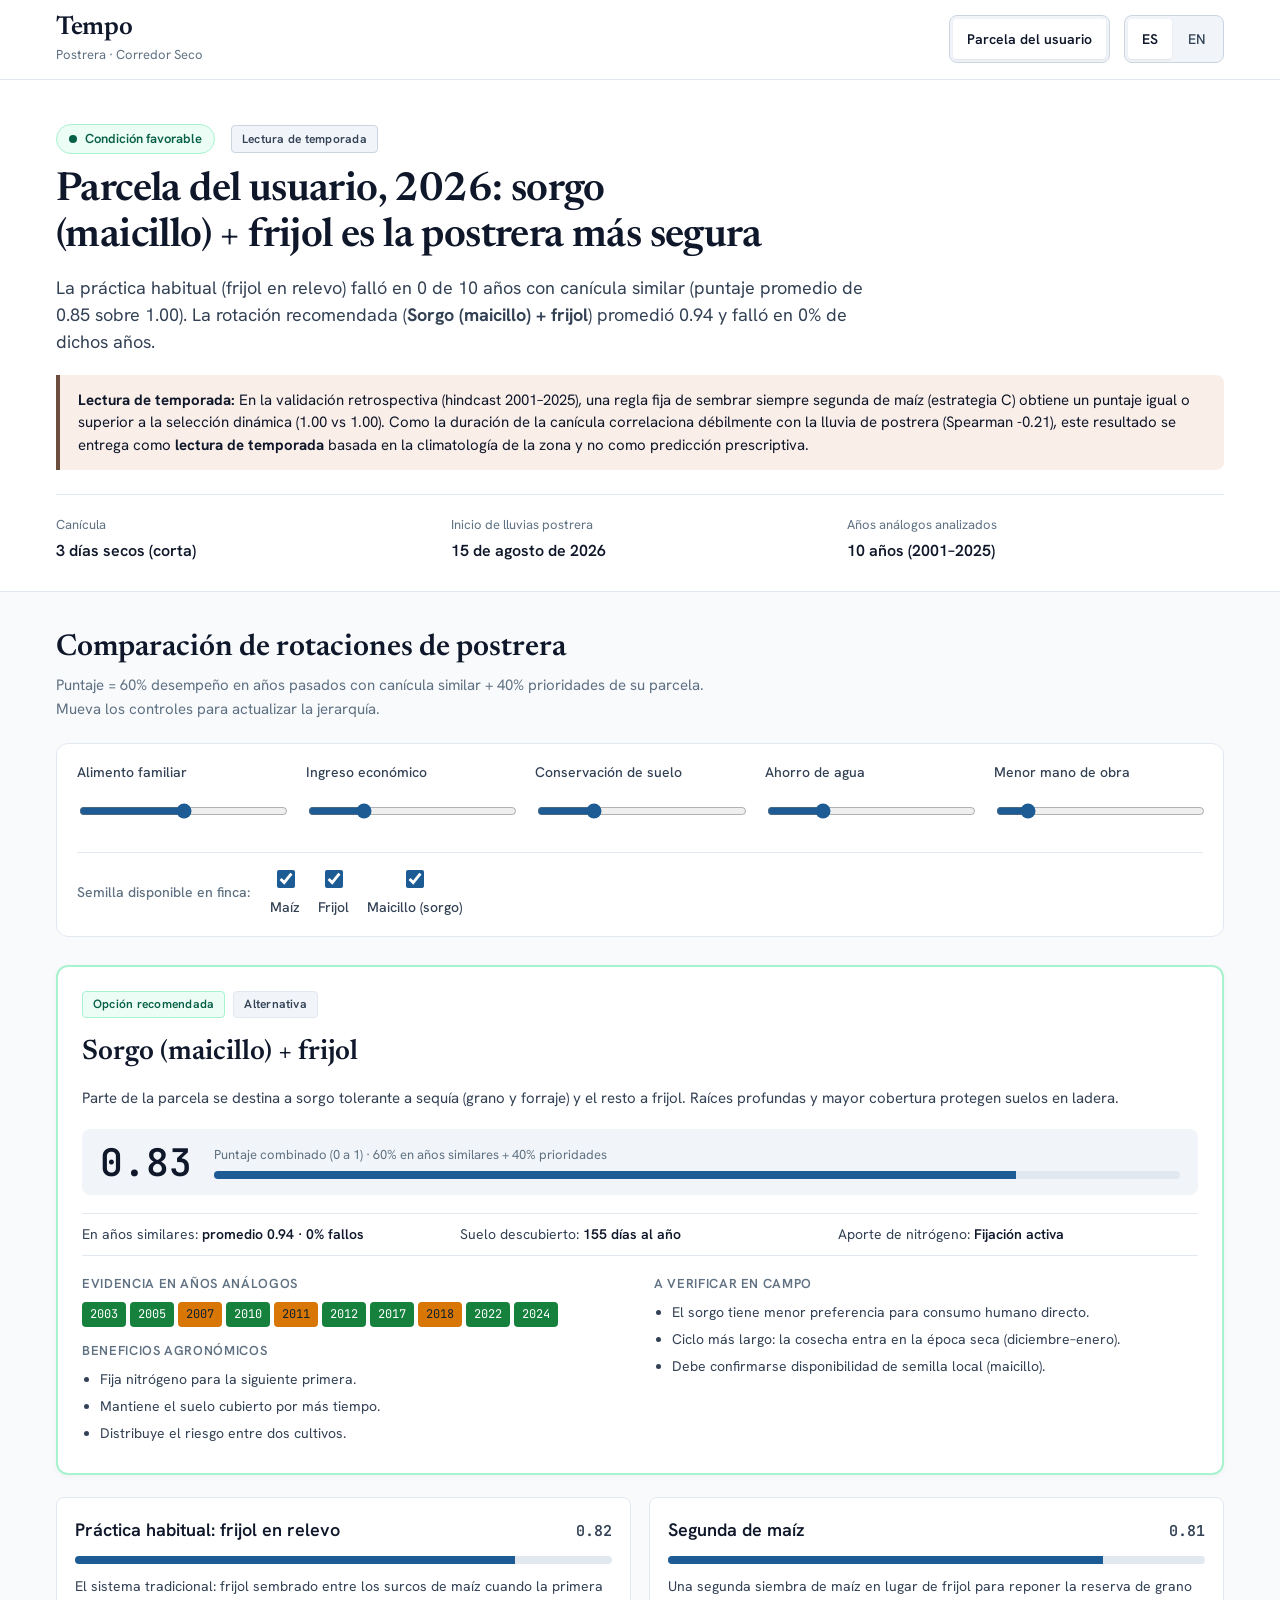
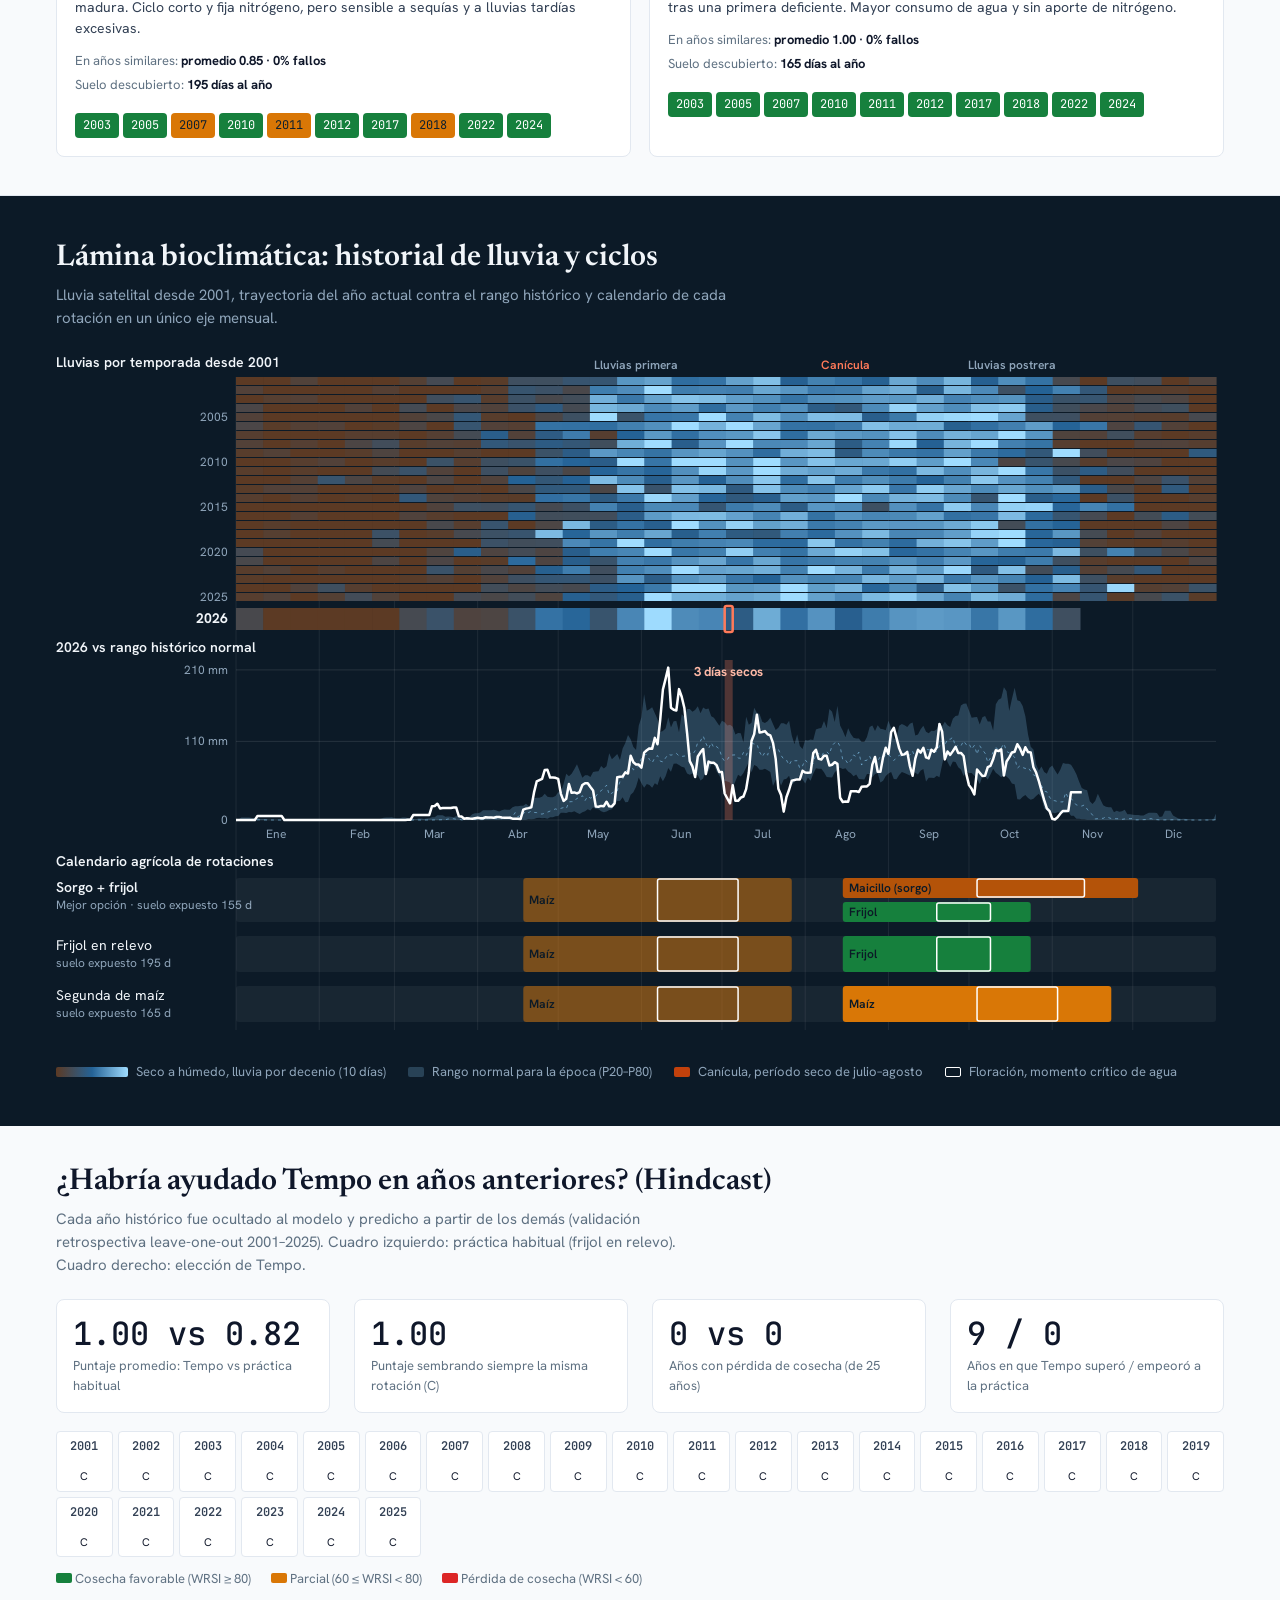
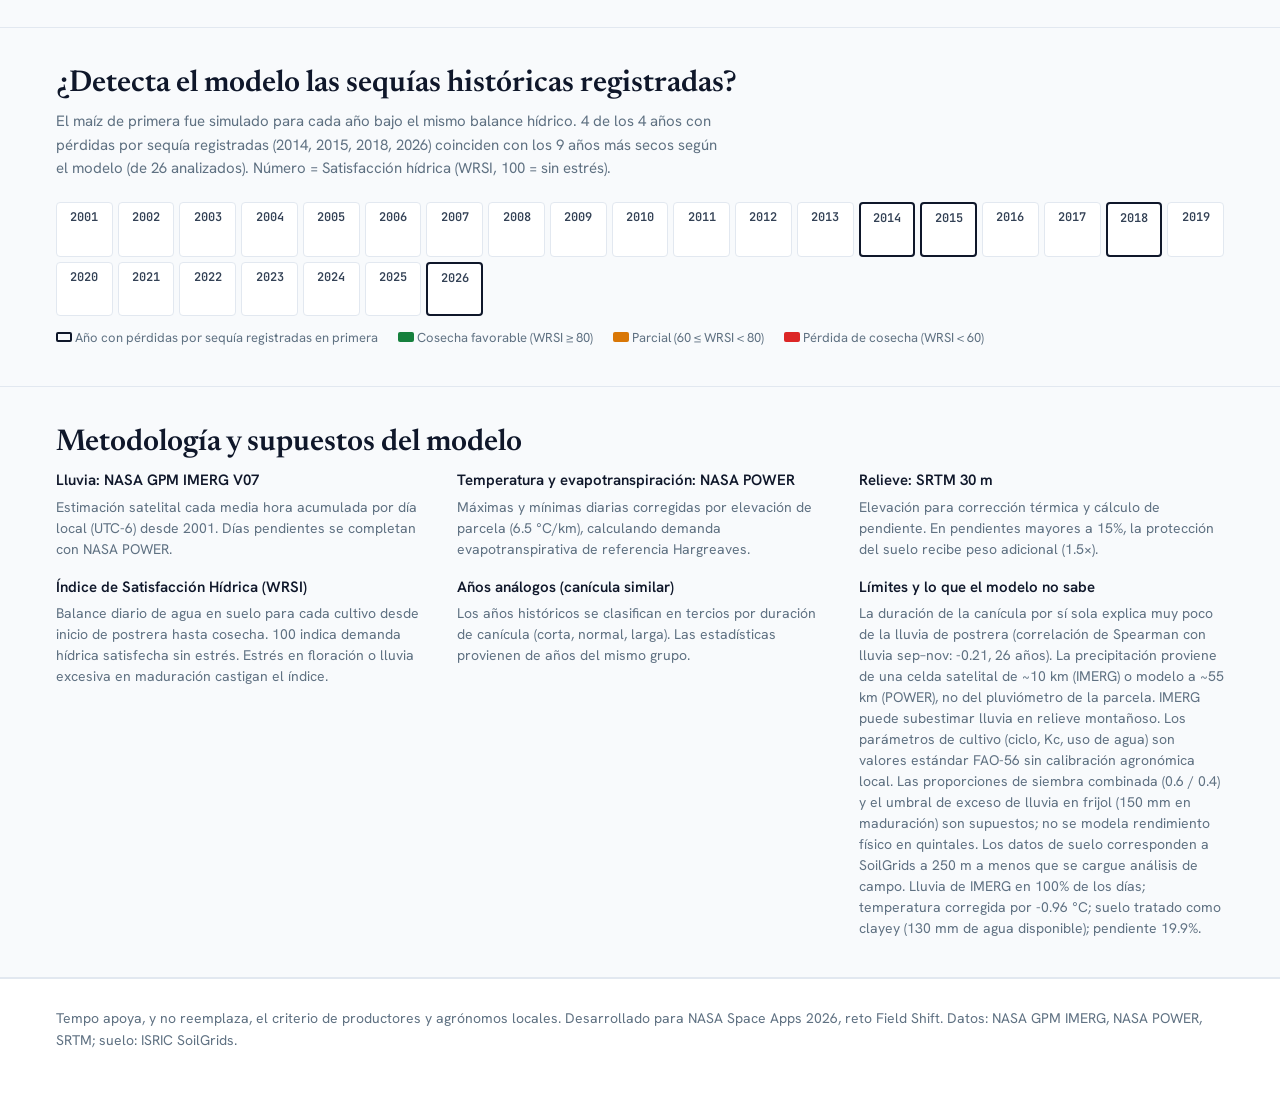
==== commit a5cd28ec: "Tempo: parcela real (13.796406, -89.801031), IMERG+SRTM+SoilGrids, engine y pagina" ====
--- a/web/index.html
+++ b/web/index.html
@@ -1012,7 +1012,7 @@
 
 <script>
 {
-const DATA = {"demo":false,"zones":{"morazan":{"zone":{"key":"morazan","name":"San Francisco Gotera, Morazan, El Salvador","lat":13.7,"lon":-88.13,"parcel_elevation_m":null},"current_year":2026,"current":{"canicula_days":6,"canicula_class":"normal","postrera_onset":"2026-08-27","analog_years":[2001,2003,2007,2008,2009,2011,2012,2013,2019,2021,2022,2025],"traffic_light":"green","recommended":"C"},"strategies":[{"key":"A","label":"Current: relay bean after maize","description":"The usual system: beans sown between the maize rows once the primera maize matures. Short cycle, fixes nitrogen, but sensitive to both drought and heavy late rains.","crops":["bean"],"available":true,"score":0.685,"analog_stats":{"n_years":12,"mean_score":0.62,"failure_rate":0.0,"good_rate":0.25},"all_years_stats":{"n_years":25,"mean_score":0.78,"failure_rate":0.0,"good_rate":0.56},"attributes":{"food":0.8,"income":0.8,"soil":0.76,"water":1.0,"labor":0.4,"nitrogen_fixing":true},"why":"In 12 past years with a normal can\u00edcula like 2026, this strategy scored 0.62 on average (1 = good harvest, 0 = failure) and failed in 0% of them.","evidence":[{"year":2001,"score":0.5,"crops":{"bean":{"wrsi":99.8,"class":"partial"}}},{"year":2003,"score":0.5,"crops":{"bean":{"wrsi":100.0,"class":"partial"}}},{"year":2007,"score":0.5,"crops":{"bean":{"wrsi":100.0,"class":"partial"}}},{"year":2008,"score":0.5,"crops":{"bean":{"wrsi":100.0,"class":"partial"}}},{"year":2009,"score":1.0,"crops":{"bean":{"wrsi":100.0,"class":"good"}}},{"year":2011,"score":0.5,"crops":{"bean":{"wrsi":100.0,"class":"partial"}}},{"year":2012,"score":0.5,"crops":{"bean":{"wrsi":100.0,"class":"partial"}}},{"year":2013,"score":0.5,"crops":{"bean":{"wrsi":100.0,"class":"partial"}}},{"year":2019,"score":0.5,"crops":{"bean":{"wrsi":100.0,"class":"partial"}}},{"year":2021,"score":1.0,"crops":{"bean":{"wrsi":100.0,"class":"good"}}},{"year":2022,"score":1.0,"crops":{"bean":{"wrsi":100.0,"class":"good"}}},{"year":2025,"score":0.5,"crops":{"bean":{"wrsi":100.0,"class":"partial"}}}],"benefits":["Fixes nitrogen for the next primera.","Keeps more of the soil covered.","Lower water demand than the alternatives."],"gaps":["Rainfall is a ~10 km satellite cell (IMERG) or a ~55 km model cell (POWER), not the parcel. IMERG is known to miss part of the rain in mountain terrain.","Crop parameters (cycle, water use) are FAO-56 defaults not yet validated by a local agronomist.","Mixed-plot land shares (0.6 / 0.4) and the bean excess-rain threshold (150 mm at maturity) are assumptions; yields are not modeled.","Soil data is SoilGrids at 250 m unless the technician enters field data."],"risks":["Beans are hit by both drought at flowering and heavy rain at maturity.","Short ground cover: soil is bare again by December."],"rotation":[{"crop":"maize","season":"primera","start":107,"end":207,"flower_start":157,"flower_end":187},{"crop":"bean","season":"postrera","start":239,"end":309,"flower_start":274,"flower_end":294}],"bare_days":195},{"key":"B","label":"Sorghum + bean","description":"Part of the plot goes to drought-tolerant sorghum (grain and forage), the rest to beans. Deep roots and longer ground cover protect sloped soil.","crops":["sorghum","bean"],"available":true,"score":0.772,"analog_stats":{"n_years":12,"mean_score":0.85,"failure_rate":0.0,"good_rate":0.25},"all_years_stats":{"n_years":25,"mean_score":0.91,"failure_rate":0.0,"good_rate":0.56},"attributes":{"food":0.68,"income":0.56,"soil":0.83,"water":0.52,"labor":0.52,"nitrogen_fixing":true},"why":"In 12 past years with a normal can\u00edcula like 2026, this strategy scored 0.85 on average (1 = good harvest, 0 = failure) and failed in 0% of them.","evidence":[{"year":2001,"score":0.8,"crops":{"sorghum":{"wrsi":92.4,"class":"good"},"bean":{"wrsi":99.8,"class":"partial"}}},{"year":2003,"score":0.8,"crops":{"sorghum":{"wrsi":100.0,"class":"good"},"bean":{"wrsi":100.0,"class":"partial"}}},{"year":2007,"score":0.8,"crops":{"sorghum":{"wrsi":99.9,"class":"good"},"bean":{"wrsi":100.0,"class":"partial"}}},{"year":2008,"score":0.8,"crops":{"sorghum":{"wrsi":97.2,"class":"good"},"bean":{"wrsi":100.0,"class":"partial"}}},{"year":2009,"score":1.0,"crops":{"sorghum":{"wrsi":99.9,"class":"good"},"bean":{"wrsi":100.0,"class":"good"}}},{"year":2011,"score":0.8,"crops":{"sorghum":{"wrsi":99.9,"class":"good"},"bean":{"wrsi":100.0,"class":"partial"}}},{"year":2012,"score":0.8,"crops":{"sorghum":{"wrsi":91.6,"class":"good"},"bean":{"wrsi":100.0,"class":"partial"}}},{"year":2013,"score":0.8,"crops":{"sorghum":{"wrsi":100.0,"class":"good"},"bean":{"wrsi":100.0,"class":"partial"}}},{"year":2019,"score":0.8,"crops":{"sorghum":{"wrsi":99.9,"class":"good"},"bean":{"wrsi":100.0,"class":"partial"}}},{"year":2021,"score":1.0,"crops":{"sorghum":{"wrsi":98.7,"class":"good"},"bean":{"wrsi":100.0,"class":"good"}}},{"year":2022,"score":1.0,"crops":{"sorghum":{"wrsi":99.7,"class":"good"},"bean":{"wrsi":100.0,"class":"good"}}},{"year":2025,"score":0.8,"crops":{"sorghum":{"wrsi":96.7,"class":"good"},"bean":{"wrsi":100.0,"class":"partial"}}}],"benefits":["Fixes nitrogen for the next primera.","Keeps more of the soil covered.","Spreads risk across two crops."],"gaps":["Rainfall is a ~10 km satellite cell (IMERG) or a ~55 km model cell (POWER), not the parcel. IMERG is known to miss part of the rain in mountain terrain.","Crop parameters (cycle, water use) are FAO-56 defaults not yet validated by a local agronomist.","Mixed-plot land shares (0.6 / 0.4) and the bean excess-rain threshold (150 mm at maturity) are assumptions; yields are not modeled.","Soil data is SoilGrids at 250 m unless the technician enters field data."],"risks":["Sorghum is less valued as human food than maize or beans.","Longer cycle: sorghum harvest falls into the dry season (December-January).","Seed of local sorghum (maicillo) varieties must be confirmed."],"rotation":[{"crop":"maize","season":"primera","start":107,"end":207,"flower_start":157,"flower_end":187},{"crop":"sorghum","season":"postrera","start":239,"end":349,"flower_start":289,"flower_end":329},{"crop":"bean","season":"postrera","start":239,"end":309,"flower_start":274,"flower_end":294}],"bare_days":155},{"key":"C","label":"Second maize","description":"A second maize crop instead of beans, to rebuild the grain reserve after a lost primera. Highest water demand of the three and no nitrogen return.","crops":["maize"],"available":true,"score":0.808,"analog_stats":{"n_years":12,"mean_score":1.0,"failure_rate":0.0,"good_rate":1.0},"all_years_stats":{"n_years":25,"mean_score":1.0,"failure_rate":0.0,"good_rate":1.0},"attributes":{"food":1.0,"income":0.6,"soil":0.18,"water":0.0,"labor":0.5,"nitrogen_fixing":false},"why":"In 12 past years with a normal can\u00edcula like 2026, this strategy scored 1.0 on average (1 = good harvest, 0 = failure) and failed in 0% of them.","evidence":[{"year":2001,"score":1.0,"crops":{"maize":{"wrsi":96.1,"class":"good"}}},{"year":2003,"score":1.0,"crops":{"maize":{"wrsi":100.0,"class":"good"}}},{"year":2007,"score":1.0,"crops":{"maize":{"wrsi":99.8,"class":"good"}}},{"year":2008,"score":1.0,"crops":{"maize":{"wrsi":99.1,"class":"good"}}},{"year":2009,"score":1.0,"crops":{"maize":{"wrsi":100.0,"class":"good"}}},{"year":2011,"score":1.0,"crops":{"maize":{"wrsi":99.1,"class":"good"}}},{"year":2012,"score":1.0,"crops":{"maize":{"wrsi":95.7,"class":"good"}}},{"year":2013,"score":1.0,"crops":{"maize":{"wrsi":100.0,"class":"good"}}},{"year":2019,"score":1.0,"crops":{"maize":{"wrsi":100.0,"class":"good"}}},{"year":2021,"score":1.0,"crops":{"maize":{"wrsi":100.0,"class":"good"}}},{"year":2022,"score":1.0,"crops":{"maize":{"wrsi":99.7,"class":"good"}}},{"year":2025,"score":1.0,"crops":{"maize":{"wrsi":98.8,"class":"good"}}}],"benefits":["Highest food value."],"gaps":["Rainfall is a ~10 km satellite cell (IMERG) or a ~55 km model cell (POWER), not the parcel. IMERG is known to miss part of the rain in mountain terrain.","Crop parameters (cycle, water use) are FAO-56 defaults not yet validated by a local agronomist.","Mixed-plot land shares (0.6 / 0.4) and the bean excess-rain threshold (150 mm at maturity) are assumptions; yields are not modeled.","Soil data is SoilGrids at 250 m unless the technician enters field data."],"risks":["Highest water demand; late planting pushes grain filling into the dry season.","No nitrogen returned to the soil; maize after maize depletes it.","Skipping the bean crop removes the household's main protein and cash crop."],"rotation":[{"crop":"maize","season":"primera","start":107,"end":207,"flower_start":157,"flower_end":187},{"crop":"maize","season":"postrera","start":239,"end":339,"flower_start":289,"flower_end":319}],"bare_days":165}],"validation":{"n_years":25,"mean_score_tempo":0.98,"mean_score_current":0.78,"mean_score_same_every_year":1.0,"mean_score_best_possible":1.0,"failure_years_tempo":0,"failure_years_current":0,"years_tempo_better":10,"years_tempo_worse":0,"picks":{"C":24,"A":1},"by_year":[{"year":2001,"canicula_class":"normal","pick":"C","score_pick":1.0,"score_A":0.5,"clim_pick":"C","score_clim":1.0,"best_possible":1.0},{"year":2002,"canicula_class":"short","pick":"C","score_pick":1.0,"score_A":1.0,"clim_pick":"C","score_clim":1.0,"best_possible":1.0},{"year":2003,"canicula_class":"normal","pick":"C","score_pick":1.0,"score_A":0.5,"clim_pick":"C","score_clim":1.0,"best_possible":1.0},{"year":2004,"canicula_class":"short","pick":"C","score_pick":1.0,"score_A":1.0,"clim_pick":"C","score_clim":1.0,"best_possible":1.0},{"year":2005,"canicula_class":"short","pick":"C","score_pick":1.0,"score_A":1.0,"clim_pick":"C","score_clim":1.0,"best_possible":1.0},{"year":2006,"canicula_class":"short","pick":"C","score_pick":1.0,"score_A":1.0,"clim_pick":"C","score_clim":1.0,"best_possible":1.0},{"year":2007,"canicula_class":"long","pick":"C","score_pick":1.0,"score_A":0.5,"clim_pick":"C","score_clim":1.0,"best_possible":1.0},{"year":2008,"canicula_class":"normal","pick":"C","score_pick":1.0,"score_A":0.5,"clim_pick":"C","score_clim":1.0,"best_possible":1.0},{"year":2009,"canicula_class":"normal","pick":"C","score_pick":1.0,"score_A":1.0,"clim_pick":"C","score_clim":1.0,"best_possible":1.0},{"year":2010,"canicula_class":"short","pick":"C","score_pick":1.0,"score_A":1.0,"clim_pick":"C","score_clim":1.0,"best_possible":1.0},{"year":2011,"canicula_class":"normal","pick":"C","score_pick":1.0,"score_A":0.5,"clim_pick":"C","score_clim":1.0,"best_possible":1.0},{"year":2012,"canicula_class":"long","pick":"C","score_pick":1.0,"score_A":0.5,"clim_pick":"C","score_clim":1.0,"best_possible":1.0},{"year":2013,"canicula_class":"long","pick":"C","score_pick":1.0,"score_A":0.5,"clim_pick":"C","score_clim":1.0,"best_possible":1.0},{"year":2014,"canicula_class":"long","pick":"C","score_pick":1.0,"score_A":0.5,"clim_pick":"C","score_clim":1.0,"best_possible":1.0},{"year":2015,"canicula_class":"long","pick":"C","score_pick":1.0,"score_A":1.0,"clim_pick":"C","score_clim":1.0,"best_possible":1.0},{"year":2016,"canicula_class":"short","pick":"C","score_pick":1.0,"score_A":1.0,"clim_pick":"C","score_clim":1.0,"best_possible":1.0},{"year":2017,"canicula_class":"short","pick":"C","score_pick":1.0,"score_A":1.0,"clim_pick":"C","score_clim":1.0,"best_possible":1.0},{"year":2018,"canicula_class":"long","pick":"C","score_pick":1.0,"score_A":1.0,"clim_pick":"C","score_clim":1.0,"best_possible":1.0},{"year":2019,"canicula_class":"normal","pick":"C","score_pick":1.0,"score_A":0.5,"clim_pick":"C","score_clim":1.0,"best_possible":1.0},{"year":2020,"canicula_class":"short","pick":"A","score_pick":0.5,"score_A":0.5,"clim_pick":"C","score_clim":1.0,"best_possible":1.0},{"year":2021,"canicula_class":"normal","pick":"C","score_pick":1.0,"score_A":1.0,"clim_pick":"C","score_clim":1.0,"best_possible":1.0},{"year":2022,"canicula_class":"long","pick":"C","score_pick":1.0,"score_A":1.0,"clim_pick":"C","score_clim":1.0,"best_possible":1.0},{"year":2023,"canicula_class":"long","pick":"C","score_pick":1.0,"score_A":1.0,"clim_pick":"C","score_clim":1.0,"best_possible":1.0},{"year":2024,"canicula_class":"short","pick":"C","score_pick":1.0,"score_A":1.0,"clim_pick":"C","score_clim":1.0,"best_possible":1.0},{"year":2025,"canicula_class":"long","pick":"C","score_pick":1.0,"score_A":0.5,"clim_pick":"C","score_clim":1.0,"best_possible":1.0}]},"skill":{"n_years":26,"canicula_vs_sep_nov_rain":0.04,"canicula_vs_score":{"A":-0.28,"B":-0.27,"C":null}},"primera_check":{"years":[{"year":2001,"wrsi":100.0,"wrsi_flowering":100.0,"class":"good","rank_driest":12,"documented":false},{"year":2002,"wrsi":93.2,"wrsi_flowering":100.0,"class":"good","rank_driest":5,"documented":false},{"year":2003,"wrsi":100.0,"wrsi_flowering":100.0,"class":"good","rank_driest":12,"documented":false},{"year":2004,"wrsi":99.9,"wrsi_flowering":100.0,"class":"good","rank_driest":10,"documented":false},{"year":2005,"wrsi":100.0,"wrsi_flowering":100.0,"class":"good","rank_driest":12,"documented":false},{"year":2006,"wrsi":100.0,"wrsi_flowering":100.0,"class":"good","rank_driest":12,"documented":false},{"year":2007,"wrsi":98.1,"wrsi_flowering":99.8,"class":"good","rank_driest":8,"documented":false},{"year":2008,"wrsi":98.2,"wrsi_flowering":100.0,"class":"good","rank_driest":9,"documented":false},{"year":2009,"wrsi":100.0,"wrsi_flowering":100.0,"class":"good","rank_driest":12,"documented":false},{"year":2010,"wrsi":99.9,"wrsi_flowering":100.0,"class":"good","rank_driest":10,"documented":false},{"year":2011,"wrsi":100.0,"wrsi_flowering":100.0,"class":"good","rank_driest":12,"documented":false},{"year":2012,"wrsi":100.0,"wrsi_flowering":100.0,"class":"good","rank_driest":12,"documented":false},{"year":2013,"wrsi":100.0,"wrsi_flowering":100.0,"class":"good","rank_driest":12,"documented":false},{"year":2014,"wrsi":86.4,"wrsi_flowering":97.4,"class":"good","rank_driest":4,"documented":true},{"year":2015,"wrsi":85.5,"wrsi_flowering":82.0,"class":"good","rank_driest":3,"documented":true},{"year":2016,"wrsi":100.0,"wrsi_flowering":100.0,"class":"good","rank_driest":12,"documented":false},{"year":2017,"wrsi":100.0,"wrsi_flowering":100.0,"class":"good","rank_driest":12,"documented":false},{"year":2018,"wrsi":78.3,"wrsi_flowering":84.5,"class":"partial","rank_driest":1,"documented":true},{"year":2019,"wrsi":94.9,"wrsi_flowering":94.6,"class":"good","rank_driest":7,"documented":false},{"year":2020,"wrsi":100.0,"wrsi_flowering":100.0,"class":"good","rank_driest":12,"documented":false},{"year":2021,"wrsi":100.0,"wrsi_flowering":100.0,"class":"good","rank_driest":12,"documented":false},{"year":2022,"wrsi":100.0,"wrsi_flowering":100.0,"class":"good","rank_driest":12,"documented":false},{"year":2023,"wrsi":94.2,"wrsi_flowering":91.1,"class":"good","rank_driest":6,"documented":false},{"year":2024,"wrsi":100.0,"wrsi_flowering":100.0,"class":"good","rank_driest":12,"documented":false},{"year":2025,"wrsi":100.0,"wrsi_flowering":100.0,"class":"good","rank_driest":12,"documented":false},{"year":2026,"wrsi":82.1,"wrsi_flowering":89.4,"class":"good","rank_driest":2,"documented":true}],"n_years":26,"worst_third_size":9,"documented":[2014,2015,2018,2026],"documented_in_worst_third":[2014,2015,2018,2026]},"yearly":[{"year":2001,"primera_onset":"2001-05-15","primera_false_onset":false,"canicula_days":6,"canicula_start":"2001-07-03","rain_jul_aug_mm":422.8,"postrera_onset":"2001-08-17","rain_sep_nov_mm":458.4},{"year":2002,"primera_onset":"2002-04-09","primera_false_onset":true,"canicula_days":5,"canicula_start":"2002-07-22","rain_jul_aug_mm":429.8,"postrera_onset":"2002-08-15","rain_sep_nov_mm":533.6},{"year":2003,"primera_onset":"2003-04-28","primera_false_onset":false,"canicula_days":7,"canicula_start":"2003-07-18","rain_jul_aug_mm":475.9,"postrera_onset":"2003-08-15","rain_sep_nov_mm":642.1},{"year":2004,"primera_onset":"2004-04-07","primera_false_onset":true,"canicula_days":5,"canicula_start":"2004-08-06","rain_jul_aug_mm":359.6,"postrera_onset":"2004-08-19","rain_sep_nov_mm":555.6},{"year":2005,"primera_onset":"2005-05-01","primera_false_onset":false,"canicula_days":3,"canicula_start":"2005-07-26","rain_jul_aug_mm":438.3,"postrera_onset":"2005-08-15","rain_sep_nov_mm":668.4},{"year":2006,"primera_onset":"2006-04-19","primera_false_onset":true,"canicula_days":5,"canicula_start":"2006-07-01","rain_jul_aug_mm":500.1,"postrera_onset":"2006-08-15","rain_sep_nov_mm":506.2},{"year":2007,"primera_onset":"2007-04-17","primera_false_onset":true,"canicula_days":8,"canicula_start":"2007-07-02","rain_jul_aug_mm":507.2,"postrera_onset":"2007-08-15","rain_sep_nov_mm":743.2},{"year":2008,"primera_onset":"2008-04-05","primera_false_onset":true,"canicula_days":6,"canicula_start":"2008-07-23","rain_jul_aug_mm":657.6,"postrera_onset":"2008-08-15","rain_sep_nov_mm":723.3},{"year":2009,"primera_onset":"2009-05-11","primera_false_onset":false,"canicula_days":6,"canicula_start":"2009-08-20","rain_jul_aug_mm":310.2,"postrera_onset":"2009-08-15","rain_sep_nov_mm":543.0},{"year":2010,"primera_onset":"2010-04-24","primera_false_onset":true,"canicula_days":1,"canicula_start":"2010-07-04","rain_jul_aug_mm":681.1,"postrera_onset":"2010-08-15","rain_sep_nov_mm":497.9},{"year":2011,"primera_onset":"2011-05-07","primera_false_onset":false,"canicula_days":6,"canicula_start":"2011-07-21","rain_jul_aug_mm":578.6,"postrera_onset":"2011-08-15","rain_sep_nov_mm":659.2},{"year":2012,"primera_onset":"2012-04-14","primera_false_onset":true,"canicula_days":8,"canicula_start":"2012-07-23","rain_jul_aug_mm":546.8,"postrera_onset":"2012-08-15","rain_sep_nov_mm":515.9},{"year":2013,"primera_onset":"2013-04-19","primera_false_onset":false,"canicula_days":8,"canicula_start":"2013-07-21","rain_jul_aug_mm":394.2,"postrera_onset":"2013-08-15","rain_sep_nov_mm":633.6},{"year":2014,"primera_onset":"2014-04-29","primera_false_onset":false,"canicula_days":10,"canicula_start":"2014-07-04","rain_jul_aug_mm":361.5,"postrera_onset":"2014-08-15","rain_sep_nov_mm":654.7},{"year":2015,"primera_onset":"2015-04-27","primera_false_onset":true,"canicula_days":12,"canicula_start":"2015-08-15","rain_jul_aug_mm":237.6,"postrera_onset":"2015-08-27","rain_sep_nov_mm":723.3},{"year":2016,"primera_onset":"2016-04-22","primera_false_onset":true,"canicula_days":4,"canicula_start":"2016-07-02","rain_jul_aug_mm":295.9,"postrera_onset":"2016-08-24","rain_sep_nov_mm":573.0},{"year":2017,"primera_onset":"2017-04-28","primera_false_onset":false,"canicula_days":4,"canicula_start":"2017-07-24","rain_jul_aug_mm":501.7,"postrera_onset":"2017-08-15","rain_sep_nov_mm":503.8},{"year":2018,"primera_onset":"2018-04-25","primera_false_onset":false,"canicula_days":11,"canicula_start":"2018-07-01","rain_jul_aug_mm":210.1,"postrera_onset":"2018-08-20","rain_sep_nov_mm":503.2},{"year":2019,"primera_onset":"2019-05-11","primera_false_onset":false,"canicula_days":7,"canicula_start":"2019-08-08","rain_jul_aug_mm":284.7,"postrera_onset":"2019-08-15","rain_sep_nov_mm":654.8},{"year":2020,"primera_onset":"2020-05-06","primera_false_onset":false,"canicula_days":4,"canicula_start":"2020-07-29","rain_jul_aug_mm":453.2,"postrera_onset":"2020-08-15","rain_sep_nov_mm":793.3},{"year":2021,"primera_onset":"2021-04-17","primera_false_onset":true,"canicula_days":7,"canicula_start":"2021-07-17","rain_jul_aug_mm":484.0,"postrera_onset":"2021-08-15","rain_sep_nov_mm":408.5},{"year":2022,"primera_onset":"2022-04-14","primera_false_onset":false,"canicula_days":8,"canicula_start":"2022-07-14","rain_jul_aug_mm":451.8,"postrera_onset":"2022-08-16","rain_sep_nov_mm":607.6},{"year":2023,"primera_onset":"2023-05-26","primera_false_onset":false,"canicula_days":12,"canicula_start":"2023-07-16","rain_jul_aug_mm":316.3,"postrera_onset":"2023-08-17","rain_sep_nov_mm":506.1},{"year":2024,"primera_onset":"2024-04-18","primera_false_onset":true,"canicula_days":4,"canicula_start":"2024-07-11","rain_jul_aug_mm":448.6,"postrera_onset":"2024-08-21","rain_sep_nov_mm":741.7},{"year":2025,"primera_onset":"2025-04-28","primera_false_onset":false,"canicula_days":8,"canicula_start":"2025-07-14","rain_jul_aug_mm":519.6,"postrera_onset":"2025-08-15","rain_sep_nov_mm":769.3},{"year":2026,"primera_onset":"2026-04-17","primera_false_onset":true,"canicula_days":6,"canicula_start":"2026-07-15","rain_jul_aug_mm":172.1,"postrera_onset":"2026-08-27","rain_sep_nov_mm":null}],"chart":{"doy":[1,2,3,4,5,6,7,8,9,10,11,12,13,14,15,16,17,18,19,20,21,22,23,24,25,26,27,28,29,30,31,32,33,34,35,36,37,38,39,40,41,42,43,44,45,46,47,48,49,50,51,52,53,54,55,56,57,58,59,60,61,62,63,64,65,66,67,68,69,70,71,72,73,74,75,76,77,78,79,80,81,82,83,84,85,86,87,88,89,90,91,92,93,94,95,96,97,98,99,100,101,102,103,104,105,106,107,108,109,110,111,112,113,114,115,116,117,118,119,120,121,122,123,124,125,126,127,128,129,130,131,132,133,134,135,136,137,138,139,140,141,142,143,144,145,146,147,148,149,150,151,152,153,154,155,156,157,158,159,160,161,162,163,164,165,166,167,168,169,170,171,172,173,174,175,176,177,178,179,180,181,182,183,184,185,186,187,188,189,190,191,192,193,194,195,196,197,198,199,200,201,202,203,204,205,206,207,208,209,210,211,212,213,214,215,216,217,218,219,220,221,222,223,224,225,226,227,228,229,230,231,232,233,234,235,236,237,238,239,240,241,242,243,244,245,246,247,248,249,250,251,252,253,254,255,256,257,258,259,260,261,262,263,264,265,266,267,268,269,270,271,272,273,274,275,276,277,278,279,280,281,282,283,284,285,286,287,288,289,290,291,292,293,294,295,296,297,298,299,300,301,302,303,304,305,306,307,308,309,310,311,312,313,314,315,316,317,318,319,320,321,322,323,324,325,326,327,328,329,330,331,332,333,334,335,336,337,338,339,340,341,342,343,344,345,346,347,348,349,350,351,352,353,354,355,356,357,358,359,360,361,362,363,364,365,366],"p20":[0.0,0.0,0.0,0.0,0.0,0.0,0.0,0.0,0.0,0.0,0.0,0.0,0.0,0.0,0.0,0.0,0.0,0.0,0.0,0.0,0.0,0.0,0.0,0.0,0.0,0.0,0.0,0.0,0.0,0.0,0.0,0.0,0.0,0.0,0.0,0.0,0.0,0.0,0.0,0.0,0.0,0.0,0.0,0.0,0.0,0.0,0.0,0.0,0.0,0.0,0.0,0.0,0.0,0.0,0.0,0.0,0.0,0.0,0.0,0.0,0.0,0.0,0.0,0.0,0.0,0.0,0.0,0.0,0.0,0.0,0.0,0.0,0.0,0.0,0.0,0.0,0.0,0.0,0.0,0.0,0.0,0.0,0.0,0.0,0.0,0.0,0.0,0.0,0.0,0.0,0.0,0.0,0.0,0.0,0.0,0.0,0.0,0.0,0.0,0.0,0.0,0.0,0.0,0.0,0.2,0.3,0.3,0.4,0.7,0.4,0.4,0.3,0.5,0.1,0.1,0.1,0.3,0.7,1.7,5.9,6.0,5.2,6.3,8.5,11.1,11.2,11.3,12.8,11.9,12.1,13.5,12.7,12.1,11.1,10.5,11.1,9.5,11.1,10.9,13.8,19.7,24.5,22.6,25.6,25.2,28.4,24.6,27.1,29.2,37.1,44.6,45.9,53.8,53.5,48.3,41.2,46.5,50.6,51.6,46.3,44.8,48.6,53.2,58.0,54.3,55.4,53.3,44.1,46.4,46.3,42.7,33.6,35.8,36.7,41.6,37.0,36.0,36.0,33.5,28.3,38.8,41.3,41.2,36.8,25.2,33.3,49.4,34.8,35.1,38.4,36.7,44.9,40.6,43.7,43.1,40.1,35.6,35.5,23.2,23.9,29.1,24.6,30.9,25.6,18.9,34.8,22.9,25.4,24.8,19.2,20.2,24.8,28.8,28.3,31.7,38.8,42.4,41.8,48.0,39.4,39.1,34.4,36.0,36.2,49.4,48.2,46.8,50.0,50.5,53.1,51.9,48.6,55.3,47.3,47.5,50.9,54.6,56.2,53.4,42.5,48.8,51.6,62.7,67.6,57.9,51.8,56.7,64.6,62.4,61.4,54.1,53.4,43.1,47.5,48.5,45.8,43.7,51.2,53.2,60.4,59.8,50.2,55.1,62.6,61.8,76.4,71.4,70.2,76.2,70.3,67.6,78.3,79.7,79.8,76.8,66.6,64.4,54.3,51.4,51.5,52.8,54.6,51.9,55.0,51.1,51.5,59.3,58.0,56.4,50.3,42.5,36.3,43.9,44.3,36.6,39.3,53.0,39.4,38.2,37.2,35.1,31.9,22.9,13.3,13.1,21.7,20.0,16.1,19.2,14.6,5.8,3.8,3.8,3.0,2.7,1.8,0.3,0.3,1.0,1.1,1.0,1.5,1.5,1.5,1.5,1.6,0.2,0.1,0.1,0.1,0.1,0.1,0.1,0.1,0.1,0.0,0.0,0.0,0.0,0.0,0.0,0.0,0.0,0.0,0.0,0.0,0.0,0.0,0.0,0.0,0.0,0.0,0.0,0.0,0.0,0.0,0.0,0.0,0.0,0.0,0.0,0.0,0.0,0.0,0.0,0.0],"p50":[0.0,0.0,0.0,0.0,0.0,0.0,0.4,0.5,0.2,0.4,0.0,0.0,0.0,0.0,0.0,0.0,0.0,0.0,0.0,0.0,0.0,0.0,0.0,0.1,0.0,0.0,0.0,0.0,0.0,0.0,0.0,0.0,0.0,0.0,0.0,0.0,0.0,0.0,0.0,0.0,0.0,0.0,0.0,0.0,0.0,0.0,0.0,0.0,0.0,0.0,0.0,0.0,0.0,0.0,0.0,0.0,0.0,0.0,0.3,0.0,0.0,0.0,0.0,0.0,0.0,0.0,0.0,0.0,0.0,0.0,0.0,0.0,0.0,0.0,0.0,0.0,0.1,0.9,0.9,0.9,1.0,1.0,1.0,1.3,0.9,0.1,1.1,0.3,0.3,0.3,0.3,0.3,1.6,1.6,1.6,3.4,5.1,3.4,2.6,3.7,3.4,3.8,3.7,3.7,4.1,4.2,4.2,4.2,3.8,4.4,5.8,6.0,5.6,5.8,11.0,12.2,14.8,20.7,24.6,24.6,20.3,18.3,27.8,29.4,29.5,29.7,31.0,30.4,30.8,29.0,30.8,32.7,30.9,26.4,23.0,23.0,26.3,26.3,35.6,45.1,43.2,47.7,52.2,63.6,62.6,64.2,63.7,69.0,68.1,77.0,100.2,86.8,82.7,78.0,87.4,90.3,91.6,88.0,83.2,68.0,73.0,85.3,73.7,80.7,81.7,75.9,75.9,74.5,77.8,74.0,70.4,73.8,60.5,86.2,67.5,65.9,70.1,70.4,70.7,72.2,73.4,69.6,73.5,75.3,71.3,68.1,63.4,69.6,61.6,61.6,55.8,64.2,59.6,74.9,57.2,58.4,57.1,54.0,53.7,53.4,47.5,47.2,53.5,43.7,53.4,48.3,52.9,52.3,52.3,53.0,50.9,47.0,48.9,48.9,54.3,57.5,56.7,62.0,64.1,65.8,57.3,66.1,62.8,65.8,70.9,60.9,60.1,71.0,74.9,84.5,83.3,81.6,80.6,80.6,81.4,87.6,82.2,79.4,81.7,84.0,85.6,86.4,82.4,79.4,82.1,69.2,72.6,76.4,96.6,97.1,92.2,98.4,91.5,84.0,87.6,85.2,78.2,81.0,79.6,85.4,98.4,81.5,94.2,93.2,100.2,93.0,93.5,91.3,103.0,92.4,94.5,102.0,105.1,106.9,102.6,103.1,100.0,101.1,82.8,78.4,86.1,82.0,87.0,84.9,80.1,90.3,99.5,97.7,105.1,105.8,101.3,106.0,103.9,99.1,93.4,84.6,87.9,62.5,61.6,58.7,48.5,63.6,55.1,49.8,48.2,47.0,35.1,42.4,35.3,41.8,37.8,37.1,24.7,18.2,18.2,18.2,14.1,6.3,9.3,11.6,9.3,9.2,9.2,5.3,5.3,5.3,7.8,7.8,2.4,2.4,0.7,0.5,0.4,0.3,0.3,0.3,0.2,0.3,0.2,0.3,1.1,0.5,0.4,0.5,0.0,0.6,0.6,0.6,0.3,0.0,0.3,0.3,0.3,0.4,0.9,0.4,0.4,0.1,0.1,0.1,0.0,0.0,0.0,0.0,0.0,0.0],"p80":[1.5,1.6,1.6,1.6,1.7,1.6,1.9,2.6,2.5,2.5,1.6,2.0,1.9,1.5,2.0,1.9,1.9,0.9,1.3,0.9,0.9,1.1,1.8,1.8,1.0,1.0,0.4,0.5,0.5,0.4,0.4,0.1,0.4,0.0,0.1,0.1,0.4,0.1,0.1,0.1,0.1,0.1,0.3,0.3,0.2,1.2,1.2,1.2,1.2,1.3,1.2,1.2,0.5,1.7,2.2,2.6,2.6,4.0,3.0,1.7,1.7,1.8,1.8,3.1,3.1,3.6,3.1,1.3,2.4,3.0,4.0,3.4,4.0,4.2,9.7,5.5,8.7,10.5,10.0,9.5,9.5,11.1,11.1,11.1,7.6,7.7,7.5,5.4,7.3,8.0,8.5,7.4,7.5,8.7,12.3,12.3,11.4,12.0,13.6,13.3,15.5,15.5,17.5,15.1,15.1,15.1,15.6,17.5,16.5,8.7,14.8,22.1,31.0,31.8,32.8,33.5,38.4,34.2,39.3,43.2,37.1,39.5,42.8,47.8,45.6,54.1,57.6,55.9,49.6,57.3,57.0,52.5,50.5,53.4,54.9,53.6,67.2,77.3,81.9,82.8,81.9,84.5,97.6,96.9,97.7,101.7,118.0,115.2,115.1,117.4,118.6,122.0,107.8,108.1,122.4,126.9,119.0,118.7,119.7,115.2,96.4,103.4,110.6,107.8,107.7,115.6,111.7,120.1,121.9,126.4,119.9,116.6,114.6,116.3,115.6,123.6,110.6,114.2,133.2,122.7,120.8,109.8,106.6,100.2,110.1,96.6,104.3,94.7,86.1,96.6,77.6,89.8,91.7,92.5,107.8,101.3,94.0,83.2,87.7,108.6,93.8,84.2,87.1,83.9,70.2,66.3,76.0,82.2,78.1,78.8,81.5,89.1,79.4,87.3,97.0,94.4,102.2,98.0,88.7,86.9,85.6,92.4,86.2,100.9,86.2,92.3,87.7,97.8,99.2,108.4,122.8,126.9,115.0,119.5,123.3,131.5,135.7,118.7,108.8,112.6,116.8,113.7,110.3,104.8,103.6,112.5,126.4,125.3,126.7,126.9,121.7,116.1,111.9,112.4,109.7,120.9,117.1,109.0,109.5,119.6,124.4,125.9,128.5,134.2,148.2,140.1,134.9,131.8,128.5,129.6,116.0,122.9,132.7,140.0,126.0,126.5,138.1,149.6,145.0,139.5,139.6,151.0,117.2,122.6,127.9,137.4,132.3,144.9,137.9,139.2,141.6,145.4,155.5,157.6,143.2,143.0,144.4,132.7,111.1,88.1,86.1,88.1,82.1,87.1,93.4,84.1,90.0,92.6,92.1,94.4,95.0,66.9,63.3,55.7,58.3,48.3,44.3,44.1,40.3,36.5,28.7,37.3,36.4,29.3,27.9,28.8,29.0,29.5,29.2,29.2,28.6,29.1,16.5,8.1,6.0,6.0,6.4,6.5,4.6,4.4,7.8,8.3,8.5,8.5,7.7,8.5,8.5,8.5,5.3,5.5,3.9,3.1,2.7,5.2,5.2,2.8,2.3,2.3,2.3,2.6,2.3,1.6,1.4,1.4,1.4,1.5],"current":{"1":0.0,"2":0.0,"3":0.0,"4":0.0,"5":0.0,"6":0.0,"7":0.0,"8":0.0,"9":0.0,"10":0.0,"11":0.0,"12":0.0,"13":0.0,"14":0.0,"15":0.0,"16":0.0,"17":0.0,"18":0.0,"19":0.0,"20":0.0,"21":0.0,"22":0.0,"23":0.0,"24":0.0,"25":0.0,"26":0.0,"27":0.0,"28":0.0,"29":0.0,"30":0.0,"31":0.0,"32":0.0,"33":0.0,"34":0.0,"35":0.0,"36":0.0,"37":0.0,"38":0.0,"39":0.0,"40":0.0,"41":0.0,"42":0.0,"43":0.0,"44":0.0,"45":0.0,"46":0.0,"47":0.0,"48":0.0,"49":0.0,"50":0.0,"51":0.0,"52":0.0,"53":0.0,"54":0.0,"55":0.0,"56":0.0,"57":0.0,"58":0.0,"59":0.0,"60":0.0,"61":0.0,"62":0.0,"63":0.0,"64":0.0,"65":2.3,"66":2.3,"67":4.5,"68":4.5,"69":4.5,"70":4.5,"71":4.5,"72":4.7,"73":4.7,"74":4.7,"75":2.4,"76":6.5,"77":4.4,"78":5.4,"79":7.0,"80":7.0,"81":7.0,"82":6.8,"83":6.8,"84":6.8,"85":6.8,"86":5.7,"87":9.0,"88":8.0,"89":6.6,"90":6.6,"91":7.1,"92":7.7,"93":10.8,"94":13.6,"95":13.6,"96":19.3,"97":18.5,"98":22.5,"99":22.5,"100":22.5,"101":22.0,"102":21.3,"103":18.2,"104":15.4,"105":15.4,"106":6.6,"107":4.2,"108":0.2,"109":20.3,"110":21.5,"111":25.9,"112":31.9,"113":38.4,"114":41.5,"115":42.0,"116":47.7,"117":47.7,"118":47.6,"119":27.4,"120":26.2,"121":21.8,"122":18.2,"123":25.4,"124":22.3,"125":22.5,"126":16.8,"127":16.8,"128":16.8,"129":16.8,"130":16.8,"131":16.8,"132":14.5,"133":0.7,"134":1.7,"135":1.8,"136":1.8,"137":1.8,"138":1.8,"139":1.8,"140":1.8,"141":2.4,"142":2.5,"143":6.9,"144":6.7,"145":7.5,"146":10.5,"147":14.0,"148":35.0,"149":39.9,"150":40.2,"151":43.8,"152":44.1,"153":40.3,"154":41.6,"155":41.3,"156":45.1,"157":51.8,"158":41.4,"159":37.4,"160":37.4,"161":37.1,"162":45.3,"163":45.7,"164":43.6,"165":49.0,"166":45.8,"167":49.3,"168":55.6,"169":55.0,"170":59.7,"171":62.1,"172":76.9,"173":79.8,"174":83.1,"175":76.4,"176":72.7,"177":59.0,"178":42.2,"179":41.9,"180":36.8,"181":30.5,"182":7.1,"183":3.2,"184":1.3,"185":1.3,"186":3.1,"187":3.2,"188":3.2,"189":5.9,"190":5.9,"191":15.8,"192":35.5,"193":37.0,"194":37.1,"195":39.0,"196":37.3,"197":37.3,"198":37.3,"199":35.3,"200":35.6,"201":25.8,"202":7.8,"203":6.4,"204":6.0,"205":4.1,"206":6.6,"207":16.8,"208":18.1,"209":20.5,"210":22.2,"211":22.2,"212":20.5,"213":20.4,"214":20.7,"215":37.5,"216":46.2,"217":42.4,"218":43.6,"219":40.5,"220":38.6,"221":38.6,"222":38.6,"223":46.6,"224":45.5,"225":28.6,"226":17.4,"227":10.9,"228":9.6,"229":10.0,"230":10.0,"231":10.3,"232":10.9,"233":2.9,"234":10.8,"235":10.8,"236":10.8,"237":11.9,"238":11.0,"239":10.7,"240":10.5,"241":13.3,"242":13.0,"243":58.8,"244":51.1,"245":75.5,"246":76.0,"247":76.2,"248":78.5,"249":78.4,"250":78.4,"251":76.4,"252":76.1,"253":30.3,"254":40.1,"255":27.1,"256":26.7,"257":33.8,"258":33.4,"259":34.9,"260":50.0,"261":51.3,"262":70.1,"263":99.3,"264":117.0,"265":106.9,"266":110.6,"267":116.7,"268":116.6,"269":120.7,"270":105.5,"271":106.6,"272":106.7,"273":103.2,"274":75.5,"275":87.2,"276":122.1,"277":112.3,"278":115.3,"279":112.4,"280":136.3,"281":135.3,"282":153.5,"283":144.0,"284":151.7,"285":138.5,"286":107.9,"287":106.6,"288":108.4,"289":109.0,"290":112.9,"291":127.2,"292":95.3,"293":81.5,"294":88.8,"295":89.8,"296":82.1,"297":78.6,"298":71.6,"299":68.4,"300":40.6,"301":23.9,"302":18.8,"303":16.3,"304":1.3,"305":0.4,"306":0.1,"307":0.6,"308":32.2,"309":52.7,"310":52.8,"311":66.9,"312":72.0,"313":72.0,"314":72.0,"315":72.7}},"heat":{"years":[2001,2002,2003,2004,2005,2006,2007,2008,2009,2010,2011,2012,2013,2014,2015,2016,2017,2018,2019,2020,2021,2022,2023,2024,2025,2026],"mm":[[3.3,0.0,0.4,0.0,0.0,2.3,0.1,1.4,2.9,4.8,0.8,1.4,18.0,49.3,99.9,94.3,17.1,4.4,96.0,40.7,59.0,92.2,18.2,126.1,61.8,68.1,77.4,35.4,138.9,75.7,7.6,0.7,2.4,0.1,0.0,1.8],[0.9,0.0,0.0,4.2,0.0,0.4,0.0,0.0,0.0,7.9,23.6,0.1,0.5,51.6,184.5,102.7,106.3,66.6,50.4,67.7,78.6,40.0,90.5,49.3,126.3,76.8,68.8,127.6,50.9,36.0,82.1,18.5,0.0,1.6,0.5,0.0],[2.2,0.1,0.0,0.0,0.0,0.4,0.0,0.8,46.9,2.6,0.9,14.5,56.9,56.1,88.8,56.1,119.0,194.4,40.0,123.1,16.0,41.6,86.6,116.8,91.8,91.2,143.4,88.8,135.4,50.8,43.7,40.6,8.3,0.0,1.8,2.3],[1.4,0.0,2.0,0.0,1.2,11.3,0.0,0.0,14.8,11.8,39.5,15.6,11.2,88.0,140.0,70.0,49.6,35.9,108.9,40.3,79.5,32.3,21.4,72.4,106.8,72.4,88.8,131.0,94.3,40.9,49.3,1.2,0.7,1.3,0.0,0.0],[0.0,0.0,0.0,0.0,0.0,0.0,4.1,14.6,6.3,0.9,5.8,25.0,61.1,153.6,32.9,56.4,32.8,159.5,61.6,81.1,50.9,39.4,118.0,108.8,136.6,102.3,102.4,137.4,129.6,34.1,20.0,0.4,9.2,0.4,0.3,10.7],[2.3,0.0,0.3,6.7,0.0,1.3,0.0,0.0,11.2,9.1,3.0,35.6,45.0,45.1,38.1,68.8,137.8,64.8,124.2,107.7,23.8,51.6,108.0,38.5,105.6,105.9,52.4,58.4,47.7,103.8,41.8,17.8,8.3,21.1,2.4,1.4],[0.0,0.0,0.3,0.0,0.0,0.0,0.6,9.2,7.2,5.1,8.0,49.8,39.9,2.4,106.1,51.0,62.4,24.2,5.9,81.9,76.7,70.4,124.5,133.4,93.3,121.4,69.2,138.8,140.3,132.8,27.7,2.3,31.5,3.6,0.0,0.0],[1.1,0.0,0.0,0.0,3.4,4.1,0.0,4.1,0.3,47.2,3.2,0.4,25.7,11.9,175.9,114.9,41.9,33.4,168.7,130.7,53.5,165.1,41.7,68.4,86.7,89.1,150.1,156.9,142.2,137.4,1.0,6.2,7.6,0.5,0.0,1.5],[0.4,14.0,0.0,0.0,0.0,0.3,0.0,0.0,0.0,0.0,0.0,4.2,16.5,80.9,110.3,37.1,171.1,117.9,92.2,3.4,67.7,54.6,60.5,42.6,37.4,48.4,126.2,61.3,25.0,37.6,195.0,25.3,0.3,0.0,0.0,48.2],[0.0,0.0,0.0,0.4,0.3,0.0,0.0,10.5,0.3,12.9,2.7,90.1,20.3,24.0,213.1,61.7,125.6,118.4,67.0,132.8,80.6,178.2,96.0,111.7,103.3,105.0,162.8,46.0,5.3,52.5,19.8,0.0,26.0,2.6,0.0,0.0],[0.0,0.0,2.7,0.0,1.3,15.5,11.4,1.6,2.3,0.1,6.2,44.0,18.1,48.2,89.0,74.1,80.8,122.6,99.3,141.4,53.0,84.3,114.8,86.8,16.8,121.0,70.6,176.2,147.2,42.5,16.4,39.4,32.2,0.0,0.3,0.0],[0.6,0.0,0.0,17.3,1.0,0.0,0.0,5.7,12.3,47.0,36.5,21.3,12.3,112.0,91.7,51.9,89.1,22.5,63.7,91.5,15.7,45.8,75.2,163.6,142.3,75.9,113.6,69.1,129.5,78.1,0.0,2.9,0.0,0.1,20.8,0.0],[0.0,0.0,0.6,0.0,0.0,0.3,2.8,0.0,0.0,0.0,4.4,27.5,34.7,9.7,113.9,12.6,58.0,85.5,72.5,112.2,3.6,14.1,92.6,108.3,77.8,47.5,156.7,50.3,104.4,76.3,101.8,46.8,0.0,0.3,9.1,2.8],[1.4,0.0,0.0,0.0,2.3,0.0,14.8,0.1,0.0,0.0,0.4,6.4,92.2,40.1,53.3,74.8,62.7,72.2,34.5,2.7,19.2,112.2,99.4,84.0,129.5,119.2,104.0,16.5,135.2,68.9,42.2,0.2,50.9,1.1,3.5,12.3],[0.0,2.1,0.0,0.0,0.0,0.0,0.0,0.9,22.3,0.0,4.5,20.7,29.0,2.3,29.9,135.8,46.0,17.2,37.6,54.3,2.8,22.0,55.0,2.1,136.8,56.6,107.6,51.8,199.9,80.5,92.5,32.8,28.7,0.0,0.0,1.4],[0.0,0.0,0.0,0.0,0.0,0.0,13.8,0.0,0.3,0.0,0.3,37.6,33.3,33.9,33.3,126.4,74.0,68.7,32.2,24.8,48.8,70.8,61.6,30.2,97.0,68.5,83.3,33.9,113.7,140.7,52.6,11.6,0.5,10.6,10.9,0.0],[0.0,0.0,0.0,0.0,0.0,0.0,0.0,4.6,0.3,15.1,0.0,24.6,83.4,69.2,45.6,40.6,138.7,100.1,55.5,42.2,60.1,98.5,100.0,83.5,97.1,67.2,119.6,142.4,51.3,58.7,26.9,2.3,0.1,0.0,18.1,0.8],[0.0,0.9,0.0,0.0,0.0,1.5,0.0,0.0,0.0,17.1,6.0,43.0,36.1,149.3,71.0,116.1,62.0,4.5,0.7,19.5,43.0,39.3,52.7,42.4,51.6,15.4,91.5,220.6,103.3,27.9,4.2,1.1,0.0,0.0,0.0,0.0],[24.3,0.0,1.7,0.0,0.0,0.0,0.0,0.1,1.1,0.4,5.8,17.0,8.6,82.2,131.6,47.6,29.4,68.6,38.6,39.0,26.3,70.2,53.2,30.6,101.2,142.2,74.4,112.9,133.0,64.3,20.6,40.1,0.2,0.0,9.3,2.0],[0.0,0.0,0.0,0.0,0.0,0.0,0.0,0.0,0.0,3.4,0.3,0.0,9.5,84.9,77.0,177.1,46.4,29.3,51.8,31.8,116.0,81.9,63.3,93.9,59.8,86.1,59.3,107.3,105.8,113.0,169.9,22.4,92.8,17.2,0.0,0.0],[4.8,1.9,0.0,0.0,15.9,0.0,0.0,17.8,0.0,0.0,11.3,62.2,29.2,1.5,19.9,68.0,79.7,130.5,66.6,53.4,37.7,65.8,123.4,116.1,85.1,85.4,50.0,65.1,37.0,53.2,52.4,1.6,0.1,0.0,0.0,0.1],[0.0,0.0,0.0,0.0,0.0,0.0,0.0,13.5,0.0,19.0,27.1,31.8,103.0,17.8,59.3,60.6,100.5,106.7,43.4,43.4,72.7,76.3,84.5,97.4,110.9,163.3,99.4,76.2,86.0,35.2,37.1,1.1,2.8,29.8,0.0,4.4],[3.8,0.9,0.0,0.0,0.0,0.0,4.0,19.4,0.0,0.0,0.1,15.5,8.1,21.1,66.5,41.0,47.9,73.4,74.1,19.1,19.0,59.3,44.2,100.5,40.1,21.2,92.4,68.4,59.6,46.0,142.6,35.8,0.0,0.0,0.0,1.7],[0.0,0.0,0.0,0.0,3.8,0.0,0.0,1.7,0.0,8.0,4.7,56.9,15.6,15.2,46.5,35.9,129.4,141.8,107.3,20.5,114.8,85.6,71.4,51.2,107.2,61.4,169.7,78.4,21.0,26.7,113.5,106.1,88.6,7.6,0.0,11.0],[16.1,14.3,0.0,0.4,1.4,8.8,0.0,0.0,1.6,3.7,4.0,27.7,58.7,14.3,22.1,152.1,151.6,123.0,54.9,62.2,135.3,26.9,110.0,80.9,129.3,149.5,72.3,161.3,193.0,84.2,7.1,23.0,0.8,0.1,4.6,2.6],[0.0,0.0,0.0,0.0,0.0,0.0,4.5,7.0,6.6,22.5,21.5,26.2,16.8,1.8,40.2,37.4,59.7,36.8,5.9,35.6,22.2,38.6,10.0,10.5,78.4,50.0,105.5,136.3,112.9,40.6,52.8,null,null,null,null,null]]},"postrera_planting":{"date":"2026-08-27","late_default":false},"inputs":{"texture_class":"clayey","whc_mm":130,"slope_pct":26.5,"weights":{"food":1.0,"income":0.5,"soil":0.5,"water":0.5,"labor":0.3},"seeds":null,"temp_correction_c":-0.57,"share_days_imerg":0.999,"soil":{"clay":{"value_0_30cm":37.47,"units":"%"},"sand":{"value_0_30cm":26.67,"units":"%"},"silt":{"value_0_30cm":35.9,"units":"%"},"soc":{"value_0_30cm":35.15,"units":"g/kg"},"texture_class":"clayey","source":"ISRIC SoilGrids v2.0, mean, thickness-weighted 0-30 cm"},"terrain":{"elevation_m":395,"slope_deg":14.85,"slope_pct":26.5,"source":"SRTM GL1 v003 (USGS/SRTMGL1_003) via Google Earth Engine"},"sources":{"power":"NASA POWER daily, community AG, params ['T2M', 'T2M_MAX', 'T2M_MIN', 'RH2M', 'ALLSKY_SFC_SW_DWN', 'PRECTOTCORR']","imerg":"GPM IMERG V07 half-hourly (NASA/GPM_L3/IMERG_V07), summed by local day"}}},"choluteca":{"zone":{"key":"choluteca","name":"Choluteca, Honduras","lat":13.3,"lon":-87.19,"parcel_elevation_m":null},"current_year":2026,"current":{"canicula_days":13,"canicula_class":"long","postrera_onset":"2026-08-30","analog_years":[2001,2009,2014,2018,2019,2021,2023,2025],"traffic_light":"green","recommended":"C"},"strategies":[{"key":"A","label":"Current: relay bean after maize","description":"The usual system: beans sown between the maize rows once the primera maize matures. Short cycle, fixes nitrogen, but sensitive to both drought and heavy late rains.","crops":["bean"],"available":true,"score":0.686,"analog_stats":{"n_years":8,"mean_score":0.62,"failure_rate":0.0,"good_rate":0.25},"all_years_stats":{"n_years":25,"mean_score":0.7,"failure_rate":0.0,"good_rate":0.4},"attributes":{"food":0.8,"income":0.8,"soil":0.76,"water":1.0,"labor":0.4,"nitrogen_fixing":true},"why":"In 8 past years with a long can\u00edcula like 2026, this strategy scored 0.62 on average (1 = good harvest, 0 = failure) and failed in 0% of them.","evidence":[{"year":2001,"score":0.5,"crops":{"bean":{"wrsi":99.9,"class":"partial"}}},{"year":2009,"score":1.0,"crops":{"bean":{"wrsi":100.0,"class":"good"}}},{"year":2014,"score":0.5,"crops":{"bean":{"wrsi":100.0,"class":"partial"}}},{"year":2018,"score":1.0,"crops":{"bean":{"wrsi":99.9,"class":"good"}}},{"year":2019,"score":0.5,"crops":{"bean":{"wrsi":100.0,"class":"partial"}}},{"year":2021,"score":0.5,"crops":{"bean":{"wrsi":100.0,"class":"partial"}}},{"year":2023,"score":0.5,"crops":{"bean":{"wrsi":100.0,"class":"partial"}}},{"year":2025,"score":0.5,"crops":{"bean":{"wrsi":100.0,"class":"partial"}}}],"benefits":["Fixes nitrogen for the next primera.","Keeps more of the soil covered.","Lower water demand than the alternatives."],"gaps":["Rainfall is a ~10 km satellite cell (IMERG) or a ~55 km model cell (POWER), not the parcel. IMERG is known to miss part of the rain in mountain terrain.","Crop parameters (cycle, water use) are FAO-56 defaults not yet validated by a local agronomist.","Mixed-plot land shares (0.6 / 0.4) and the bean excess-rain threshold (150 mm at maturity) are assumptions; yields are not modeled.","Soil data is SoilGrids at 250 m unless the technician enters field data."],"risks":["Beans are hit by both drought at flowering and heavy rain at maturity.","Short ground cover: soil is bare again by December."],"rotation":[{"crop":"maize","season":"primera","start":111,"end":211,"flower_start":161,"flower_end":191},{"crop":"bean","season":"postrera","start":242,"end":312,"flower_start":277,"flower_end":297}],"bare_days":195},{"key":"B","label":"Sorghum + bean","description":"Part of the plot goes to drought-tolerant sorghum (grain and forage), the rest to beans. Deep roots and longer ground cover protect sloped soil.","crops":["sorghum","bean"],"available":true,"score":0.742,"analog_stats":{"n_years":8,"mean_score":0.81,"failure_rate":0.0,"good_rate":0.12},"all_years_stats":{"n_years":25,"mean_score":0.87,"failure_rate":0.0,"good_rate":0.36},"attributes":{"food":0.68,"income":0.56,"soil":0.83,"water":0.52,"labor":0.52,"nitrogen_fixing":true},"why":"In 8 past years with a long can\u00edcula like 2026, this strategy scored 0.81 on average (1 = good harvest, 0 = failure) and failed in 0% of them.","evidence":[{"year":2001,"score":0.8,"crops":{"sorghum":{"wrsi":89.6,"class":"good"},"bean":{"wrsi":99.9,"class":"partial"}}},{"year":2009,"score":1.0,"crops":{"sorghum":{"wrsi":96.1,"class":"good"},"bean":{"wrsi":100.0,"class":"good"}}},{"year":2014,"score":0.8,"crops":{"sorghum":{"wrsi":99.5,"class":"good"},"bean":{"wrsi":100.0,"class":"partial"}}},{"year":2018,"score":0.7,"crops":{"sorghum":{"wrsi":78.6,"class":"partial"},"bean":{"wrsi":99.9,"class":"good"}}},{"year":2019,"score":0.8,"crops":{"sorghum":{"wrsi":97.9,"class":"good"},"bean":{"wrsi":100.0,"class":"partial"}}},{"year":2021,"score":0.8,"crops":{"sorghum":{"wrsi":95.0,"class":"good"},"bean":{"wrsi":100.0,"class":"partial"}}},{"year":2023,"score":0.8,"crops":{"sorghum":{"wrsi":98.1,"class":"good"},"bean":{"wrsi":100.0,"class":"partial"}}},{"year":2025,"score":0.8,"crops":{"sorghum":{"wrsi":100.0,"class":"good"},"bean":{"wrsi":100.0,"class":"partial"}}}],"benefits":["Fixes nitrogen for the next primera.","Keeps more of the soil covered.","Spreads risk across two crops."],"gaps":["Rainfall is a ~10 km satellite cell (IMERG) or a ~55 km model cell (POWER), not the parcel. IMERG is known to miss part of the rain in mountain terrain.","Crop parameters (cycle, water use) are FAO-56 defaults not yet validated by a local agronomist.","Mixed-plot land shares (0.6 / 0.4) and the bean excess-rain threshold (150 mm at maturity) are assumptions; yields are not modeled.","Soil data is SoilGrids at 250 m unless the technician enters field data."],"risks":["Sorghum is less valued as human food than maize or beans.","Longer cycle: sorghum harvest falls into the dry season (December-January).","Seed of local sorghum (maicillo) varieties must be confirmed."],"rotation":[{"crop":"maize","season":"primera","start":111,"end":211,"flower_start":161,"flower_end":191},{"crop":"sorghum","season":"postrera","start":242,"end":352,"flower_start":292,"flower_end":332},{"crop":"bean","season":"postrera","start":242,"end":312,"flower_start":277,"flower_end":297}],"bare_days":155},{"key":"C","label":"Second maize","description":"A second maize crop instead of beans, to rebuild the grain reserve after a lost primera. Highest water demand of the three and no nitrogen return.","crops":["maize"],"available":true,"score":0.784,"analog_stats":{"n_years":8,"mean_score":0.94,"failure_rate":0.0,"good_rate":0.88},"all_years_stats":{"n_years":25,"mean_score":0.98,"failure_rate":0.0,"good_rate":0.96},"attributes":{"food":1.0,"income":0.6,"soil":0.18,"water":0.0,"labor":0.5,"nitrogen_fixing":false},"why":"In 8 past years with a long can\u00edcula like 2026, this strategy scored 0.94 on average (1 = good harvest, 0 = failure) and failed in 0% of them.","evidence":[{"year":2001,"score":1.0,"crops":{"maize":{"wrsi":94.4,"class":"good"}}},{"year":2009,"score":1.0,"crops":{"maize":{"wrsi":98.6,"class":"good"}}},{"year":2014,"score":1.0,"crops":{"maize":{"wrsi":99.4,"class":"good"}}},{"year":2018,"score":0.5,"crops":{"maize":{"wrsi":79.0,"class":"partial"}}},{"year":2019,"score":1.0,"crops":{"maize":{"wrsi":99.0,"class":"good"}}},{"year":2021,"score":1.0,"crops":{"maize":{"wrsi":99.3,"class":"good"}}},{"year":2023,"score":1.0,"crops":{"maize":{"wrsi":100.0,"class":"good"}}},{"year":2025,"score":1.0,"crops":{"maize":{"wrsi":100.0,"class":"good"}}}],"benefits":["Highest food value."],"gaps":["Rainfall is a ~10 km satellite cell (IMERG) or a ~55 km model cell (POWER), not the parcel. IMERG is known to miss part of the rain in mountain terrain.","Crop parameters (cycle, water use) are FAO-56 defaults not yet validated by a local agronomist.","Mixed-plot land shares (0.6 / 0.4) and the bean excess-rain threshold (150 mm at maturity) are assumptions; yields are not modeled.","Soil data is SoilGrids at 250 m unless the technician enters field data."],"risks":["Highest water demand; late planting pushes grain filling into the dry season.","No nitrogen returned to the soil; maize after maize depletes it.","Skipping the bean crop removes the household's main protein and cash crop."],"rotation":[{"crop":"maize","season":"primera","start":111,"end":211,"flower_start":161,"flower_end":191},{"crop":"maize","season":"postrera","start":242,"end":342,"flower_start":292,"flower_end":322}],"bare_days":165}],"validation":{"n_years":25,"mean_score_tempo":0.98,"mean_score_current":0.7,"mean_score_same_every_year":0.98,"mean_score_best_possible":1.0,"failure_years_tempo":0,"failure_years_current":0,"years_tempo_better":15,"years_tempo_worse":1,"picks":{"C":25},"by_year":[{"year":2001,"canicula_class":"long","pick":"C","score_pick":1.0,"score_A":0.5,"clim_pick":"C","score_clim":1.0,"best_possible":1.0},{"year":2002,"canicula_class":"short","pick":"C","score_pick":1.0,"score_A":1.0,"clim_pick":"C","score_clim":1.0,"best_possible":1.0},{"year":2003,"canicula_class":"normal","pick":"C","score_pick":1.0,"score_A":0.5,"clim_pick":"C","score_clim":1.0,"best_possible":1.0},{"year":2004,"canicula_class":"short","pick":"C","score_pick":1.0,"score_A":1.0,"clim_pick":"C","score_clim":1.0,"best_possible":1.0},{"year":2005,"canicula_class":"short","pick":"C","score_pick":1.0,"score_A":0.5,"clim_pick":"C","score_clim":1.0,"best_possible":1.0},{"year":2006,"canicula_class":"short","pick":"C","score_pick":1.0,"score_A":1.0,"clim_pick":"C","score_clim":1.0,"best_possible":1.0},{"year":2007,"canicula_class":"normal","pick":"C","score_pick":1.0,"score_A":0.5,"clim_pick":"C","score_clim":1.0,"best_possible":1.0},{"year":2008,"canicula_class":"short","pick":"C","score_pick":1.0,"score_A":0.5,"clim_pick":"C","score_clim":1.0,"best_possible":1.0},{"year":2009,"canicula_class":"long","pick":"C","score_pick":1.0,"score_A":1.0,"clim_pick":"C","score_clim":1.0,"best_possible":1.0},{"year":2010,"canicula_class":"short","pick":"C","score_pick":1.0,"score_A":1.0,"clim_pick":"C","score_clim":1.0,"best_possible":1.0},{"year":2011,"canicula_class":"short","pick":"C","score_pick":1.0,"score_A":0.5,"clim_pick":"C","score_clim":1.0,"best_possible":1.0},{"year":2012,"canicula_class":"normal","pick":"C","score_pick":1.0,"score_A":1.0,"clim_pick":"C","score_clim":1.0,"best_possible":1.0},{"year":2013,"canicula_class":"short","pick":"C","score_pick":1.0,"score_A":0.5,"clim_pick":"C","score_clim":1.0,"best_possible":1.0},{"year":2014,"canicula_class":"long","pick":"C","score_pick":1.0,"score_A":0.5,"clim_pick":"C","score_clim":1.0,"best_possible":1.0},{"year":2015,"canicula_class":"normal","pick":"C","score_pick":1.0,"score_A":1.0,"clim_pick":"C","score_clim":1.0,"best_possible":1.0},{"year":2016,"canicula_class":"normal","pick":"C","score_pick":1.0,"score_A":0.5,"clim_pick":"C","score_clim":1.0,"best_possible":1.0},{"year":2017,"canicula_class":"normal","pick":"C","score_pick":1.0,"score_A":1.0,"clim_pick":"C","score_clim":1.0,"best_possible":1.0},{"year":2018,"canicula_class":"long","pick":"C","score_pick":0.5,"score_A":1.0,"clim_pick":"C","score_clim":0.5,"best_possible":1.0},{"year":2019,"canicula_class":"long","pick":"C","score_pick":1.0,"score_A":0.5,"clim_pick":"C","score_clim":1.0,"best_possible":1.0},{"year":2020,"canicula_class":"short","pick":"C","score_pick":1.0,"score_A":0.5,"clim_pick":"C","score_clim":1.0,"best_possible":1.0},{"year":2021,"canicula_class":"long","pick":"C","score_pick":1.0,"score_A":0.5,"clim_pick":"C","score_clim":1.0,"best_possible":1.0},{"year":2022,"canicula_class":"normal","pick":"C","score_pick":1.0,"score_A":0.5,"clim_pick":"C","score_clim":1.0,"best_possible":1.0},{"year":2023,"canicula_class":"long","pick":"C","score_pick":1.0,"score_A":0.5,"clim_pick":"C","score_clim":1.0,"best_possible":1.0},{"year":2024,"canicula_class":"short","pick":"C","score_pick":1.0,"score_A":1.0,"clim_pick":"C","score_clim":1.0,"best_possible":1.0},{"year":2025,"canicula_class":"long","pick":"C","score_pick":1.0,"score_A":0.5,"clim_pick":"C","score_clim":1.0,"best_possible":1.0}]},"skill":{"n_years":26,"canicula_vs_sep_nov_rain":-0.18,"canicula_vs_score":{"A":-0.08,"B":-0.37,"C":-0.34}},"primera_check":{"years":[{"year":2001,"wrsi":68.9,"wrsi_flowering":56.5,"class":"failure","rank_driest":4,"documented":false},{"year":2002,"wrsi":89.4,"wrsi_flowering":100.0,"class":"good","rank_driest":12,"documented":false},{"year":2003,"wrsi":79.6,"wrsi_flowering":79.7,"class":"partial","rank_driest":7,"documented":false},{"year":2004,"wrsi":95.2,"wrsi_flowering":90.7,"class":"good","rank_driest":17,"documented":false},{"year":2005,"wrsi":91.8,"wrsi_flowering":100.0,"class":"good","rank_driest":14,"documented":false},{"year":2006,"wrsi":99.4,"wrsi_flowering":99.8,"class":"good","rank_driest":23,"documented":false},{"year":2007,"wrsi":83.9,"wrsi_flowering":80.5,"class":"good","rank_driest":9,"documented":false},{"year":2008,"wrsi":100.0,"wrsi_flowering":100.0,"class":"good","rank_driest":24,"documented":false},{"year":2009,"wrsi":94.0,"wrsi_flowering":95.9,"class":"good","rank_driest":15,"documented":false},{"year":2010,"wrsi":100.0,"wrsi_flowering":100.0,"class":"good","rank_driest":24,"documented":false},{"year":2011,"wrsi":100.0,"wrsi_flowering":100.0,"class":"good","rank_driest":24,"documented":false},{"year":2012,"wrsi":95.8,"wrsi_flowering":100.0,"class":"good","rank_driest":18,"documented":false},{"year":2013,"wrsi":94.9,"wrsi_flowering":99.9,"class":"good","rank_driest":16,"documented":false},{"year":2014,"wrsi":68.3,"wrsi_flowering":76.8,"class":"partial","rank_driest":2,"documented":true},{"year":2015,"wrsi":68.4,"wrsi_flowering":54.0,"class":"failure","rank_driest":3,"documented":true},{"year":2016,"wrsi":83.3,"wrsi_flowering":93.4,"class":"good","rank_driest":8,"documented":false},{"year":2017,"wrsi":96.0,"wrsi_flowering":100.0,"class":"good","rank_driest":19,"documented":false},{"year":2018,"wrsi":72.3,"wrsi_flowering":81.1,"class":"partial","rank_driest":6,"documented":true},{"year":2019,"wrsi":61.6,"wrsi_flowering":47.1,"class":"failure","rank_driest":1,"documented":false},{"year":2020,"wrsi":87.0,"wrsi_flowering":71.5,"class":"good","rank_driest":10,"documented":false},{"year":2021,"wrsi":88.5,"wrsi_flowering":88.1,"class":"good","rank_driest":11,"documented":false},{"year":2022,"wrsi":96.9,"wrsi_flowering":100.0,"class":"good","rank_driest":21,"documented":false},{"year":2023,"wrsi":96.7,"wrsi_flowering":100.0,"class":"good","rank_driest":20,"documented":false},{"year":2024,"wrsi":98.5,"wrsi_flowering":96.5,"class":"good","rank_driest":22,"documented":false},{"year":2025,"wrsi":90.8,"wrsi_flowering":99.8,"class":"good","rank_driest":13,"documented":false},{"year":2026,"wrsi":69.9,"wrsi_flowering":80.4,"class":"partial","rank_driest":5,"documented":true}],"n_years":26,"worst_third_size":9,"documented":[2014,2015,2018,2026],"documented_in_worst_third":[2014,2015,2018,2026]},"yearly":[{"year":2001,"primera_onset":"2001-05-15","primera_false_onset":false,"canicula_days":8,"canicula_start":"2001-08-06","rain_jul_aug_mm":279.4,"postrera_onset":"2001-08-17","rain_sep_nov_mm":530.9},{"year":2002,"primera_onset":"2002-04-10","primera_false_onset":true,"canicula_days":5,"canicula_start":"2002-07-08","rain_jul_aug_mm":226.1,"postrera_onset":"2002-08-22","rain_sep_nov_mm":627.0},{"year":2003,"primera_onset":"2003-05-17","primera_false_onset":false,"canicula_days":7,"canicula_start":"2003-07-18","rain_jul_aug_mm":300.0,"postrera_onset":"2003-08-15","rain_sep_nov_mm":719.6},{"year":2004,"primera_onset":"2004-04-24","primera_false_onset":true,"canicula_days":5,"canicula_start":"2004-08-06","rain_jul_aug_mm":367.5,"postrera_onset":"2004-08-20","rain_sep_nov_mm":730.6},{"year":2005,"primera_onset":"2005-04-01","primera_false_onset":true,"canicula_days":3,"canicula_start":"2005-07-26","rain_jul_aug_mm":432.7,"postrera_onset":"2005-08-15","rain_sep_nov_mm":635.9},{"year":2006,"primera_onset":"2006-04-22","primera_false_onset":true,"canicula_days":5,"canicula_start":"2006-07-11","rain_jul_aug_mm":350.2,"postrera_onset":"2006-08-15","rain_sep_nov_mm":630.7},{"year":2007,"primera_onset":"2007-04-22","primera_false_onset":false,"canicula_days":7,"canicula_start":"2007-07-03","rain_jul_aug_mm":534.6,"postrera_onset":"2007-08-15","rain_sep_nov_mm":962.1},{"year":2008,"primera_onset":"2008-05-17","primera_false_onset":false,"canicula_days":4,"canicula_start":"2008-07-25","rain_jul_aug_mm":613.2,"postrera_onset":"2008-08-15","rain_sep_nov_mm":923.8},{"year":2009,"primera_onset":"2009-05-04","primera_false_onset":false,"canicula_days":8,"canicula_start":"2009-07-13","rain_jul_aug_mm":237.1,"postrera_onset":"2009-08-15","rain_sep_nov_mm":540.9},{"year":2010,"primera_onset":"2010-04-24","primera_false_onset":true,"canicula_days":1,"canicula_start":"2010-07-07","rain_jul_aug_mm":831.9,"postrera_onset":"2010-08-15","rain_sep_nov_mm":845.0},{"year":2011,"primera_onset":"2011-05-08","primera_false_onset":false,"canicula_days":4,"canicula_start":"2011-08-15","rain_jul_aug_mm":689.5,"postrera_onset":"2011-08-16","rain_sep_nov_mm":817.6},{"year":2012,"primera_onset":"2012-04-14","primera_false_onset":true,"canicula_days":6,"canicula_start":"2012-07-23","rain_jul_aug_mm":457.7,"postrera_onset":"2012-08-15","rain_sep_nov_mm":583.6},{"year":2013,"primera_onset":"2013-04-29","primera_false_onset":true,"canicula_days":4,"canicula_start":"2013-07-05","rain_jul_aug_mm":316.8,"postrera_onset":"2013-08-15","rain_sep_nov_mm":707.6},{"year":2014,"primera_onset":"2014-04-28","primera_false_onset":false,"canicula_days":13,"canicula_start":"2014-07-04","rain_jul_aug_mm":277.0,"postrera_onset":"2014-08-15","rain_sep_nov_mm":950.7},{"year":2015,"primera_onset":"2015-04-27","primera_false_onset":true,"canicula_days":7,"canicula_start":"2015-07-01","rain_jul_aug_mm":126.8,"postrera_onset":"2015-08-29","rain_sep_nov_mm":653.8},{"year":2016,"primera_onset":"2016-04-22","primera_false_onset":true,"canicula_days":6,"canicula_start":"2016-07-02","rain_jul_aug_mm":320.4,"postrera_onset":"2016-08-23","rain_sep_nov_mm":724.6},{"year":2017,"primera_onset":"2017-04-15","primera_false_onset":false,"canicula_days":6,"canicula_start":"2017-07-22","rain_jul_aug_mm":375.7,"postrera_onset":"2017-08-19","rain_sep_nov_mm":626.9},{"year":2018,"primera_onset":"2018-04-24","primera_false_onset":false,"canicula_days":15,"canicula_start":"2018-07-13","rain_jul_aug_mm":102.3,"postrera_onset":"2018-08-28","rain_sep_nov_mm":761.9},{"year":2019,"primera_onset":"2019-05-13","primera_false_onset":false,"canicula_days":10,"canicula_start":"2019-07-26","rain_jul_aug_mm":165.2,"postrera_onset":"2019-08-15","rain_sep_nov_mm":692.8},{"year":2020,"primera_onset":"2020-05-07","primera_false_onset":false,"canicula_days":5,"canicula_start":"2020-08-10","rain_jul_aug_mm":365.3,"postrera_onset":"2020-08-15","rain_sep_nov_mm":1088.7},{"year":2021,"primera_onset":"2021-04-15","primera_false_onset":true,"canicula_days":13,"canicula_start":"2021-07-14","rain_jul_aug_mm":494.7,"postrera_onset":"2021-08-15","rain_sep_nov_mm":527.4},{"year":2022,"primera_onset":"2022-04-18","primera_false_onset":false,"canicula_days":7,"canicula_start":"2022-07-14","rain_jul_aug_mm":410.2,"postrera_onset":"2022-08-15","rain_sep_nov_mm":921.6},{"year":2023,"primera_onset":"2023-04-22","primera_false_onset":true,"canicula_days":9,"canicula_start":"2023-08-03","rain_jul_aug_mm":299.3,"postrera_onset":"2023-08-20","rain_sep_nov_mm":657.4},{"year":2024,"primera_onset":"2024-04-01","primera_false_onset":true,"canicula_days":5,"canicula_start":"2024-07-12","rain_jul_aug_mm":348.6,"postrera_onset":"2024-08-26","rain_sep_nov_mm":965.5},{"year":2025,"primera_onset":"2025-05-01","primera_false_onset":true,"canicula_days":11,"canicula_start":"2025-07-14","rain_jul_aug_mm":315.4,"postrera_onset":"2025-08-15","rain_sep_nov_mm":821.4},{"year":2026,"primera_onset":"2026-04-21","primera_false_onset":true,"canicula_days":13,"canicula_start":"2026-08-18","rain_jul_aug_mm":74.3,"postrera_onset":"2026-08-30","rain_sep_nov_mm":null}],"chart":{"doy":[1,2,3,4,5,6,7,8,9,10,11,12,13,14,15,16,17,18,19,20,21,22,23,24,25,26,27,28,29,30,31,32,33,34,35,36,37,38,39,40,41,42,43,44,45,46,47,48,49,50,51,52,53,54,55,56,57,58,59,60,61,62,63,64,65,66,67,68,69,70,71,72,73,74,75,76,77,78,79,80,81,82,83,84,85,86,87,88,89,90,91,92,93,94,95,96,97,98,99,100,101,102,103,104,105,106,107,108,109,110,111,112,113,114,115,116,117,118,119,120,121,122,123,124,125,126,127,128,129,130,131,132,133,134,135,136,137,138,139,140,141,142,143,144,145,146,147,148,149,150,151,152,153,154,155,156,157,158,159,160,161,162,163,164,165,166,167,168,169,170,171,172,173,174,175,176,177,178,179,180,181,182,183,184,185,186,187,188,189,190,191,192,193,194,195,196,197,198,199,200,201,202,203,204,205,206,207,208,209,210,211,212,213,214,215,216,217,218,219,220,221,222,223,224,225,226,227,228,229,230,231,232,233,234,235,236,237,238,239,240,241,242,243,244,245,246,247,248,249,250,251,252,253,254,255,256,257,258,259,260,261,262,263,264,265,266,267,268,269,270,271,272,273,274,275,276,277,278,279,280,281,282,283,284,285,286,287,288,289,290,291,292,293,294,295,296,297,298,299,300,301,302,303,304,305,306,307,308,309,310,311,312,313,314,315,316,317,318,319,320,321,322,323,324,325,326,327,328,329,330,331,332,333,334,335,336,337,338,339,340,341,342,343,344,345,346,347,348,349,350,351,352,353,354,355,356,357,358,359,360,361,362,363,364,365,366],"p20":[0.0,0.0,0.0,0.0,0.0,0.0,0.0,0.0,0.0,0.0,0.0,0.0,0.0,0.0,0.0,0.0,0.0,0.0,0.0,0.0,0.0,0.0,0.0,0.0,0.0,0.0,0.0,0.0,0.0,0.0,0.0,0.0,0.0,0.0,0.0,0.0,0.0,0.0,0.0,0.0,0.0,0.0,0.0,0.0,0.0,0.0,0.0,0.0,0.0,0.0,0.0,0.0,0.0,0.0,0.0,0.0,0.0,0.0,0.0,0.0,0.0,0.0,0.0,0.0,0.0,0.0,0.0,0.0,0.0,0.0,0.0,0.0,0.0,0.0,0.0,0.0,0.0,0.0,0.0,0.0,0.0,0.0,0.0,0.0,0.0,0.0,0.0,0.0,0.0,0.0,0.0,0.0,0.0,0.0,0.0,0.0,0.0,0.0,0.0,0.2,0.2,0.2,0.2,0.1,0.0,0.0,0.0,0.0,0.0,0.0,0.0,0.3,0.3,0.2,0.7,1.1,1.3,2.0,2.0,3.1,3.9,6.6,6.3,6.4,6.7,9.2,7.6,7.8,8.1,7.6,11.2,11.9,12.2,11.9,9.1,7.9,11.5,13.5,16.0,26.3,32.0,46.6,43.0,45.5,46.0,59.1,55.0,54.5,61.0,53.7,64.2,55.8,64.0,62.3,69.4,74.8,86.8,93.2,82.3,80.8,75.3,72.3,85.1,75.6,68.2,67.7,74.6,54.2,60.5,60.5,49.3,64.9,63.3,60.0,47.8,41.2,33.1,25.3,23.6,21.7,21.8,19.8,22.0,21.7,21.5,19.9,21.6,16.2,17.8,19.7,19.9,20.7,24.3,26.4,23.6,16.2,16.0,14.5,9.3,11.0,13.9,12.0,12.0,10.1,9.7,10.5,10.3,10.2,15.3,15.6,15.4,15.4,15.5,19.8,19.6,15.3,16.6,14.8,14.9,17.4,19.5,19.7,17.4,16.5,18.0,21.0,22.7,23.5,23.3,23.0,27.2,31.3,36.9,30.2,34.6,35.0,29.4,34.6,43.9,40.6,44.8,35.6,39.0,45.7,47.9,44.5,48.1,56.0,46.5,57.4,62.1,59.8,59.5,52.1,57.7,53.6,61.8,57.0,65.3,70.4,86.8,83.0,81.2,82.1,81.9,85.7,88.3,80.2,78.5,81.4,81.7,77.3,81.1,81.3,79.6,75.7,71.8,68.0,63.4,58.7,48.4,49.2,62.2,62.4,64.1,67.5,72.6,73.0,64.7,64.2,54.3,60.4,59.4,68.5,71.4,61.9,71.0,63.2,63.8,56.7,50.2,49.8,44.0,47.6,43.1,41.7,34.2,32.2,30.8,25.6,20.2,12.1,11.8,7.9,5.0,5.7,2.9,4.1,5.2,4.5,2.6,2.6,2.6,3.1,3.2,3.2,1.8,1.9,1.9,1.2,1.2,1.2,0.8,0.8,0.7,0.0,0.0,0.0,0.0,0.0,0.0,0.1,0.1,0.0,0.0,0.2,0.1,0.1,0.0,0.0,0.0,0.0,0.0,0.0,0.0,0.0,0.0,0.0,0.0,0.0,0.0,0.0,0.0,0.0,0.0,0.0],"p50":[0.1,0.4,0.5,0.1,0.0,0.0,0.0,0.0,0.0,0.0,0.0,0.0,0.0,0.0,0.0,0.0,0.0,0.0,0.0,0.0,0.0,0.0,0.0,0.0,0.0,0.0,0.0,0.0,0.0,0.0,0.0,0.0,0.0,0.0,0.0,0.0,0.0,0.0,0.0,0.0,0.0,0.0,0.0,0.0,0.0,0.0,0.0,0.0,0.0,0.0,0.0,0.0,0.0,0.0,0.0,0.0,0.0,0.0,0.0,0.0,0.0,0.1,0.1,0.1,0.1,0.0,0.0,0.0,0.0,0.0,0.0,0.0,0.0,0.0,0.0,0.0,0.0,0.0,0.0,0.2,1.8,2.4,2.4,0.7,0.0,0.0,0.1,0.0,0.0,0.0,0.0,0.0,0.0,1.2,2.8,2.2,2.8,2.8,2.8,4.2,4.7,2.2,2.2,1.4,1.0,0.8,0.6,1.2,2.6,1.4,3.0,8.7,10.6,3.0,6.1,9.8,11.9,16.5,25.8,25.2,21.3,24.2,17.2,17.9,22.3,24.0,24.0,24.5,34.0,20.6,29.9,35.7,32.8,32.7,25.9,32.8,46.5,59.0,65.5,69.4,77.4,83.1,79.5,79.6,89.2,91.5,108.0,109.3,114.9,105.1,126.6,116.7,106.4,114.0,114.5,118.1,105.0,111.9,107.3,98.3,107.5,104.4,101.0,97.6,114.5,99.7,107.3,116.1,116.2,109.8,102.7,91.5,89.1,88.3,78.9,61.9,64.0,61.9,52.5,53.4,56.2,49.1,44.8,61.3,62.9,61.6,60.5,48.5,47.2,58.7,53.5,45.2,40.6,47.4,35.5,36.4,33.9,28.4,34.3,36.2,27.9,27.3,34.0,36.0,36.0,29.2,37.8,29.7,31.4,39.3,35.7,28.4,33.0,34.6,43.0,51.5,46.6,49.5,47.9,41.7,45.0,48.2,44.9,50.1,45.7,48.0,51.1,50.9,51.6,58.0,64.9,70.3,68.8,71.5,68.8,72.1,77.4,77.8,77.1,95.7,76.8,80.1,85.6,88.5,82.8,74.2,82.7,89.1,109.3,111.4,113.2,116.6,109.1,105.3,98.4,108.9,108.5,100.7,101.1,104.6,106.0,113.6,107.5,114.7,121.6,119.6,121.0,113.0,111.2,122.2,116.2,106.7,103.6,101.7,108.3,110.6,112.4,112.2,117.2,102.8,94.3,106.1,105.0,116.3,108.9,109.4,115.1,118.7,100.5,98.8,105.8,128.7,121.6,109.6,122.7,130.1,121.2,116.4,98.2,87.1,80.9,81.4,72.0,68.3,66.1,62.3,56.8,51.9,51.6,45.7,34.3,31.8,31.7,31.2,29.3,27.4,17.2,11.5,13.2,11.2,14.5,14.5,18.4,12.5,13.4,11.4,9.9,8.4,8.0,7.2,5.7,4.4,2.7,2.5,1.9,1.2,1.2,1.0,0.6,1.0,1.2,1.2,1.1,1.4,1.2,2.2,1.2,3.4,1.8,1.0,0.6,0.6,0.4,0.1,0.2,0.1,0.1,0.1,0.6,0.7,0.9,2.2,2.4,2.2,0.0,0.0],"p80":[6.0,6.0,5.7,4.6,4.6,2.6,2.6,2.7,2.0,1.2,0.8,0.8,0.0,0.6,0.9,1.8,1.0,1.3,2.5,2.5,2.5,1.8,1.8,2.1,1.5,1.9,0.6,0.9,1.6,2.3,2.5,2.5,2.5,2.5,2.5,2.1,3.3,2.6,2.6,1.1,1.1,1.1,1.1,4.1,1.2,1.3,1.6,1.6,0.3,0.8,0.8,0.8,0.8,0.9,1.0,1.4,5.7,5.7,5.7,5.3,5.3,5.3,5.3,3.0,1.8,1.7,1.2,1.3,2.0,2.1,2.1,1.3,1.3,2.8,4.3,4.1,5.3,8.6,8.8,7.9,7.9,12.4,12.4,12.4,11.3,11.3,7.9,10.1,10.1,9.8,9.8,9.9,9.4,9.4,15.8,14.5,14.7,17.9,16.2,16.2,16.3,11.5,15.2,20.2,16.6,10.0,10.6,9.8,17.1,21.0,20.8,22.2,24.2,24.3,24.3,32.1,49.3,54.1,47.8,42.5,55.0,53.6,61.9,63.5,63.0,75.0,74.4,76.4,59.4,64.6,58.0,65.4,69.3,72.1,82.8,80.2,86.7,99.0,107.4,103.8,112.3,111.5,131.2,139.6,146.2,133.0,141.4,141.9,149.8,158.3,170.2,158.3,176.4,182.7,178.3,156.8,157.0,183.7,152.5,145.6,137.7,143.8,157.8,159.7,167.1,161.2,159.0,165.7,160.7,140.4,142.7,139.7,112.1,121.9,121.1,114.9,122.4,118.1,121.5,121.9,120.8,117.7,112.3,103.3,104.4,96.8,98.3,97.6,89.4,87.3,91.9,92.3,91.5,93.0,94.5,86.8,68.9,60.2,54.5,54.1,52.7,55.4,62.5,59.4,55.7,58.9,65.4,68.4,68.7,78.5,72.8,77.1,66.6,64.4,71.4,81.6,93.0,99.6,96.0,95.7,95.8,100.3,92.1,92.7,87.8,87.7,81.0,78.6,75.3,78.5,84.2,90.0,91.7,94.7,98.8,103.8,109.7,107.9,113.3,121.8,123.9,123.0,130.7,131.3,137.4,127.0,134.8,138.6,140.3,144.8,141.1,137.4,130.4,131.1,133.5,141.6,140.1,147.1,135.0,132.9,132.6,139.3,150.6,156.6,174.6,176.2,183.0,189.8,177.8,163.3,152.4,149.0,167.6,158.4,149.7,144.0,155.0,158.9,154.4,158.9,166.8,162.9,156.1,158.0,165.0,160.8,158.5,162.0,165.9,174.4,186.5,187.6,201.8,199.4,166.4,156.8,136.5,137.7,130.5,122.3,123.9,98.5,98.5,87.6,91.6,90.4,92.5,92.8,86.7,87.5,86.8,75.6,75.0,74.0,71.9,70.1,66.2,45.7,40.0,42.7,36.8,37.2,35.4,38.0,38.7,38.8,39.3,37.4,32.9,19.1,28.6,16.6,12.9,12.1,12.3,12.3,6.9,11.0,4.7,10.3,10.1,10.1,10.8,8.9,8.7,8.7,8.8,12.2,14.7,11.9,6.6,6.6,5.7,8.2,12.8,12.6,9.5,6.4,6.8,7.5,9.0,9.0,9.0,10.6,4.1,4.6],"current":{"1":0.0,"2":0.0,"3":0.0,"4":0.0,"5":0.0,"6":0.0,"7":0.0,"8":0.0,"9":0.0,"10":0.0,"11":0.0,"12":0.0,"13":0.0,"14":0.0,"15":0.0,"16":0.0,"17":0.0,"18":0.0,"19":0.0,"20":0.0,"21":0.0,"22":0.0,"23":0.0,"24":0.0,"25":0.0,"26":0.0,"27":0.0,"28":0.0,"29":0.0,"30":0.0,"31":0.0,"32":0.0,"33":0.0,"34":0.0,"35":0.0,"36":0.0,"37":0.0,"38":0.0,"39":0.0,"40":0.0,"41":0.0,"42":0.0,"43":0.0,"44":0.0,"45":0.0,"46":0.0,"47":0.0,"48":0.0,"49":0.0,"50":0.0,"51":0.0,"52":0.0,"53":0.0,"54":0.0,"55":0.0,"56":0.0,"57":0.0,"58":0.0,"59":0.0,"60":0.0,"61":0.0,"62":0.0,"63":0.0,"64":0.0,"65":0.0,"66":0.0,"67":0.0,"68":0.0,"69":0.0,"70":0.0,"71":0.0,"72":0.0,"73":0.0,"74":0.0,"75":0.0,"76":9.8,"77":10.0,"78":10.4,"79":10.4,"80":10.7,"81":10.7,"82":10.7,"83":10.7,"84":11.5,"85":11.5,"86":1.7,"87":1.6,"88":1.1,"89":1.1,"90":0.8,"91":1.6,"92":1.8,"93":13.7,"94":12.9,"95":12.9,"96":12.9,"97":13.1,"98":13.1,"99":13.1,"100":13.1,"101":12.3,"102":12.0,"103":1.0,"104":1.0,"105":1.0,"106":1.0,"107":0.9,"108":1.3,"109":5.4,"110":5.4,"111":11.1,"112":15.7,"113":24.8,"114":27.5,"115":30.8,"116":40.6,"117":40.6,"118":40.2,"119":36.0,"120":36.0,"121":30.4,"122":27.1,"123":23.0,"124":20.3,"125":17.0,"126":7.2,"127":7.2,"128":7.2,"129":7.2,"130":7.2,"131":7.1,"132":5.9,"133":0.0,"134":0.0,"135":0.0,"136":0.0,"137":0.0,"138":0.0,"139":0.0,"140":0.0,"141":0.0,"142":0.0,"143":0.8,"144":0.9,"145":1.2,"146":5.1,"147":19.8,"148":23.5,"149":63.5,"150":67.3,"151":75.3,"152":75.5,"153":75.6,"154":80.1,"155":105.6,"156":107.1,"157":95.4,"158":110.9,"159":74.9,"160":72.0,"161":67.4,"162":67.8,"163":76.7,"164":72.1,"165":47.6,"166":46.9,"167":61.9,"168":58.9,"169":68.8,"170":77.9,"171":83.2,"172":100.7,"173":92.7,"174":92.9,"175":92.2,"176":87.4,"177":69.6,"178":53.3,"179":39.4,"180":29.5,"181":20.8,"182":2.8,"183":1.4,"184":1.1,"185":0.6,"186":9.6,"187":9.5,"188":9.5,"189":9.5,"190":9.6,"191":13.1,"192":15.3,"193":14.9,"194":15.5,"195":16.7,"196":7.8,"197":8.1,"198":8.1,"199":8.1,"200":8.1,"201":4.6,"202":4.4,"203":4.4,"204":4.0,"205":6.0,"206":9.8,"207":9.6,"208":9.6,"209":9.5,"210":12.4,"211":12.4,"212":10.3,"213":10.3,"214":11.6,"215":19.4,"216":20.9,"217":23.4,"218":23.6,"219":23.6,"220":20.6,"221":20.6,"222":20.6,"223":20.6,"224":19.3,"225":8.2,"226":2.7,"227":0.2,"228":0.0,"229":1.2,"230":1.2,"231":1.5,"232":1.5,"233":1.5,"234":1.6,"235":1.6,"236":1.6,"237":2.0,"238":2.1,"239":1.6,"240":1.6,"241":1.4,"242":1.4,"243":22.0,"244":22.1,"245":26.2,"246":26.7,"247":26.5,"248":29.8,"249":29.9,"250":30.2,"251":30.2,"252":30.2,"253":9.5,"254":9.5,"255":6.2,"256":5.7,"257":8.3,"258":5.9,"259":5.2,"260":6.6,"261":8.5,"262":12.8,"263":44.9,"264":67.1,"265":67.2,"266":71.1,"267":91.6,"268":91.4,"269":109.4,"270":108.7,"271":124.1,"272":145.3,"273":129.6,"274":108.0,"275":111.8,"276":156.3,"277":150.0,"278":156.6,"279":157.0,"280":163.2,"281":161.3,"282":136.0,"283":130.5,"284":132.5,"285":133.5,"286":86.7,"287":70.1,"288":74.8,"289":56.3,"290":61.1,"291":57.8,"292":66.3,"293":57.7,"294":55.0,"295":49.7,"296":58.2,"297":57.9,"298":45.7,"299":45.7,"300":33.7,"301":24.2,"302":15.4,"303":13.2,"304":13.0,"305":13.1,"306":3.0,"307":3.0,"308":12.2,"309":34.5,"310":35.5,"311":50.6,"312":84.6,"313":95.4,"314":95.4,"315":95.0}},"heat":{"years":[2001,2002,2003,2004,2005,2006,2007,2008,2009,2010,2011,2012,2013,2014,2015,2016,2017,2018,2019,2020,2021,2022,2023,2024,2025,2026],"mm":[[1.1,0.0,5.4,0.0,0.0,5.5,0.0,7.0,0.0,8.2,0.4,0.0,11.5,53.6,149.3,59.2,19.2,4.0,25.3,45.8,45.4,50.1,3.9,107.8,89.0,115.9,68.2,58.8,78.6,95.7,25.8,0.1,7.7,0.0,0.1,27.5],[0.0,5.4,0.0,0.1,0.0,0.7,0.0,0.0,0.0,4.2,21.3,2.7,0.0,100.7,246.2,203.8,109.8,19.9,67.9,11.5,30.2,7.8,22.7,61.0,113.2,89.9,128.2,85.3,87.2,35.0,82.2,29.3,1.9,0.0,5.3,6.8],[0.0,0.0,0.0,0.0,0.0,0.6,0.0,0.0,37.1,2.2,6.7,8.1,15.3,28.7,227.8,159.8,166.7,145.6,38.1,52.4,6.0,11.9,62.6,55.2,145.2,130.9,80.0,98.0,149.2,82.3,45.7,47.6,13.8,0.8,15.2,0.1],[0.6,0.0,0.0,0.0,0.6,28.5,0.0,0.0,10.2,6.1,21.0,25.8,35.6,70.1,155.2,89.2,61.2,22.2,82.2,36.6,58.8,88.7,17.2,54.4,92.6,132.9,99.0,132.5,179.6,90.5,29.6,4.3,1.7,1.0,0.0,0.0],[0.0,0.0,0.0,0.0,0.0,0.4,5.6,17.4,20.4,37.2,0.0,2.1,20.6,119.9,52.4,184.2,70.2,91.1,65.5,92.1,42.5,22.2,67.0,95.7,168.2,50.6,122.2,101.4,163.8,50.3,30.0,4.5,7.2,5.7,6.5,10.6],[3.2,0.0,4.0,49.9,0.0,0.0,0.0,0.0,0.0,0.6,0.0,27.2,38.2,67.7,54.0,98.3,57.8,120.7,59.5,56.8,51.5,36.2,71.3,54.5,161.1,100.8,152.9,33.9,59.0,43.3,52.0,30.5,10.4,10.7,17.5,3.9],[0.0,0.0,3.3,0.0,0.0,0.0,0.0,28.5,1.3,14.4,7.9,49.2,94.3,74.3,145.8,95.1,100.8,23.2,5.4,40.6,97.0,111.9,96.0,141.0,137.3,80.0,161.5,204.1,302.7,78.4,25.9,9.1,5.5,0.9,0.6,3.0],[5.3,0.0,0.0,0.0,7.9,0.0,2.0,4.0,4.4,23.5,2.2,1.7,11.0,16.4,203.3,145.1,133.9,24.4,147.9,117.9,39.3,117.1,68.8,106.6,147.9,113.2,170.4,168.5,209.7,106.8,11.5,10.8,16.3,1.9,0.0,0.0],[0.0,6.2,0.0,13.1,5.3,0.1,0.0,2.4,0.0,0.0,0.0,7.5,60.2,54.3,78.6,90.5,214.9,177.4,60.1,5.9,50.2,37.2,52.5,29.0,13.0,55.9,131.9,72.5,31.7,31.4,201.2,11.1,1.2,0.0,0.0,48.9],[0.0,0.0,0.0,0.4,0.3,6.2,0.0,5.1,0.0,10.9,22.8,150.0,8.3,82.4,147.5,90.8,139.3,152.7,58.7,171.5,169.7,180.1,97.0,124.3,121.9,133.0,329.3,63.2,18.1,134.6,44.4,0.0,38.7,0.3,0.0,0.0],[1.9,0.0,3.9,0.0,0.0,5.3,24.7,2.8,0.0,0.3,1.4,10.4,1.3,133.6,170.6,157.2,89.1,102.4,141.6,155.1,87.5,123.8,58.0,121.2,42.8,78.3,179.9,127.7,211.5,80.9,65.5,41.5,6.4,0.0,0.3,7.2],[0.0,0.2,0.0,14.8,0.0,0.0,0.0,0.2,0.0,22.9,63.1,25.2,64.8,116.0,73.8,106.8,82.9,19.7,31.9,27.9,19.9,59.5,92.2,150.5,111.4,107.8,113.0,102.8,89.8,122.7,13.0,0.0,0.0,1.2,8.0,8.9],[0.0,0.0,0.0,0.0,0.0,0.0,1.5,11.5,0.0,2.2,7.5,28.5,34.8,10.0,170.8,81.9,54.5,53.4,68.0,42.7,17.3,12.5,64.8,96.1,136.7,71.1,95.2,118.6,98.8,117.6,25.0,65.5,4.4,2.0,11.1,3.1],[2.2,0.0,0.0,0.4,4.0,0.0,9.7,0.0,0.0,0.0,0.0,6.2,113.3,11.9,85.6,70.1,109.5,47.9,16.7,4.2,7.5,21.5,74.7,128.8,108.4,134.3,236.5,58.6,148.6,122.2,77.6,11.2,76.7,6.2,1.8,0.9],[0.0,6.5,0.7,0.0,0.0,0.0,0.0,0.0,22.3,0.0,0.0,25.8,64.5,4.3,15.0,139.7,102.9,1.7,24.3,53.5,6.5,2.2,23.0,2.6,38.1,48.4,141.7,45.2,151.9,87.1,92.3,35.8,28.0,0.0,44.3,19.7],[0.0,0.0,0.0,0.0,0.0,12.2,0.0,0.0,0.0,0.0,0.0,71.3,13.4,47.2,95.9,135.8,110.4,35.7,13.3,20.3,14.2,90.0,77.9,37.3,115.0,104.6,86.5,45.9,147.3,196.9,86.3,9.4,1.2,10.2,20.6,4.6],[0.0,0.0,0.0,0.0,0.0,0.0,2.3,1.8,0.0,2.8,48.9,40.8,73.0,62.3,90.9,147.6,198.8,85.3,18.3,9.0,49.6,88.5,57.0,48.8,144.8,113.5,129.1,181.1,46.8,73.9,23.8,18.4,0.0,13.7,0.8,2.2],[0.0,8.6,0.0,0.0,0.0,0.0,0.0,0.0,0.0,9.0,0.0,37.3,34.3,224.7,141.3,86.8,120.3,46.2,1.0,8.4,24.1,36.5,18.5,7.7,67.0,67.5,44.3,327.0,173.1,66.3,21.0,1.6,0.5,0.0,21.4,0.0],[0.0,0.0,0.0,0.0,0.0,0.2,0.0,0.0,0.0,0.5,16.5,0.0,19.8,88.0,146.4,47.8,31.4,62.0,20.1,17.6,16.0,29.0,29.0,41.4,31.2,95.3,114.0,131.9,78.9,156.5,50.7,34.1,12.4,0.0,1.0,0.0],[0.8,0.0,2.3,0.0,0.0,0.0,0.0,0.0,20.7,15.8,0.8,3.2,2.5,151.9,127.8,120.8,115.3,9.0,31.1,15.7,96.8,95.1,20.4,108.1,116.1,142.9,65.6,161.2,62.9,170.8,223.5,35.2,103.2,12.8,0.0,0.0],[0.0,1.8,0.0,0.0,0.0,0.0,0.0,15.9,0.0,4.7,82.8,14.1,4.8,4.6,32.1,49.0,144.5,90.9,89.5,7.1,22.8,98.3,81.0,178.1,64.2,128.6,34.0,36.0,83.7,107.6,80.8,8.6,2.1,0.3,0.4,12.4],[0.0,0.0,0.0,0.0,0.0,0.0,0.0,3.1,0.0,0.3,7.5,78.7,105.8,89.0,105.1,138.0,118.3,40.2,22.7,43.5,76.4,18.7,105.3,100.0,191.5,256.8,124.6,111.9,131.1,58.2,45.4,5.3,16.9,26.1,0.0,0.0],[0.0,0.0,0.0,0.0,0.0,0.0,9.3,27.0,0.0,0.0,0.4,34.8,0.9,46.6,88.5,76.4,43.7,128.7,113.1,16.2,6.5,41.7,28.2,88.7,29.3,46.9,100.7,134.4,64.6,109.5,128.7,47.5,0.8,0.0,3.8,30.0],[0.0,0.0,1.4,3.5,6.8,0.0,0.0,0.0,9.7,53.7,0.0,54.6,9.7,100.4,29.3,90.9,175.1,126.9,111.9,36.2,87.0,43.7,42.2,34.3,98.6,79.8,214.6,82.3,91.8,42.3,139.6,163.1,75.6,21.8,0.1,18.7],[21.4,5.4,2.3,21.6,1.6,8.5,0.0,0.0,0.0,18.2,1.1,10.5,55.7,69.4,1.7,123.7,114.5,87.9,86.8,29.0,33.5,8.1,33.7,98.5,61.1,146.1,81.8,158.3,204.8,85.1,41.1,53.5,15.4,2.2,6.1,0.7],[0.0,0.0,0.0,0.0,0.0,0.0,0.0,10.7,0.8,13.1,5.4,36.0,7.2,0.0,67.3,72.0,77.9,29.5,9.6,8.1,12.4,20.6,1.2,1.6,30.2,6.6,108.7,163.2,61.1,33.7,35.5,null,null,null,null,null]]},"postrera_planting":{"date":"2026-08-30","late_default":false},"inputs":{"texture_class":"default","whc_mm":90,"slope_pct":3.1,"weights":{"food":1.0,"income":0.5,"soil":0.5,"water":0.5,"labor":0.3},"seeds":null,"temp_correction_c":1.66,"share_days_imerg":0.999,"soil":{"clay":{"value_0_30cm":null,"units":"%"},"sand":{"value_0_30cm":null,"units":"%"},"silt":{"value_0_30cm":null,"units":"%"},"soc":{"value_0_30cm":null,"units":"g/kg"},"texture_class":null,"source":"ISRIC SoilGrids v2.0, mean, thickness-weighted 0-30 cm"},"terrain":{"elevation_m":53,"slope_deg":1.77,"slope_pct":3.1,"source":"SRTM GL1 v003 (USGS/SRTMGL1_003) via Google Earth Engine"},"sources":{"power":"NASA POWER daily, community AG, params ['T2M', 'T2M_MAX', 'T2M_MIN', 'RH2M', 'ALLSKY_SFC_SW_DWN', 'PRECTOTCORR']","imerg":"GPM IMERG V07 half-hourly (NASA/GPM_L3/IMERG_V07), summed by local day"}}}}};
+const DATA = {"demo":false,"zones":{"parcela":{"zone":{"key":"parcela","name":"Parcela del usuario, El Salvador","lat":13.796406,"lon":-89.801031,"parcel_elevation_m":null},"current_year":2026,"current":{"canicula_days":3,"canicula_class":"short","postrera_onset":"2026-08-15","analog_years":[2003,2005,2007,2010,2011,2012,2017,2018,2022,2024],"traffic_light":"green","recommended":"B"},"strategies":[{"key":"A","label":"Current: relay bean after maize","description":"The usual system: beans sown between the maize rows once the primera maize matures. Short cycle, fixes nitrogen, but sensitive to both drought and heavy late rains.","crops":["bean"],"available":true,"score":0.823,"analog_stats":{"n_years":10,"mean_score":0.85,"failure_rate":0.0,"good_rate":0.7},"all_years_stats":{"n_years":25,"mean_score":0.82,"failure_rate":0.0,"good_rate":0.64},"attributes":{"food":0.8,"income":0.8,"soil":0.76,"water":1.0,"labor":0.4,"nitrogen_fixing":true},"why":"In 10 past years with a short can\u00edcula like 2026, this strategy scored 0.85 on average (1 = good harvest, 0 = failure) and failed in 0% of them.","evidence":[{"year":2003,"score":1.0,"crops":{"bean":{"wrsi":100.0,"class":"good"}}},{"year":2005,"score":1.0,"crops":{"bean":{"wrsi":100.0,"class":"good"}}},{"year":2007,"score":0.5,"crops":{"bean":{"wrsi":100.0,"class":"partial"}}},{"year":2010,"score":1.0,"crops":{"bean":{"wrsi":100.0,"class":"good"}}},{"year":2011,"score":0.5,"crops":{"bean":{"wrsi":100.0,"class":"partial"}}},{"year":2012,"score":1.0,"crops":{"bean":{"wrsi":100.0,"class":"good"}}},{"year":2017,"score":1.0,"crops":{"bean":{"wrsi":100.0,"class":"good"}}},{"year":2018,"score":0.5,"crops":{"bean":{"wrsi":100.0,"class":"partial"}}},{"year":2022,"score":1.0,"crops":{"bean":{"wrsi":100.0,"class":"good"}}},{"year":2024,"score":1.0,"crops":{"bean":{"wrsi":100.0,"class":"good"}}}],"benefits":["Fixes nitrogen for the next primera.","Keeps more of the soil covered.","Lower water demand than the alternatives."],"gaps":["Rainfall is a ~10 km satellite cell (IMERG) or a ~55 km model cell (POWER), not the parcel. IMERG is known to miss part of the rain in mountain terrain.","Crop parameters (cycle, water use) are FAO-56 defaults not yet validated by a local agronomist.","Mixed-plot land shares (0.6 / 0.4) and the bean excess-rain threshold (150 mm at maturity) are assumptions; yields are not modeled.","Soil data is SoilGrids at 250 m unless the technician enters field data."],"risks":["Beans are hit by both drought at flowering and heavy rain at maturity.","Short ground cover: soil is bare again by December."],"rotation":[{"crop":"maize","season":"primera","start":108,"end":208,"flower_start":158,"flower_end":188},{"crop":"bean","season":"postrera","start":227,"end":297,"flower_start":262,"flower_end":282}],"bare_days":195},{"key":"B","label":"Sorghum + bean","description":"Part of the plot goes to drought-tolerant sorghum (grain and forage), the rest to beans. Deep roots and longer ground cover protect sloped soil.","crops":["sorghum","bean"],"available":true,"score":0.827,"analog_stats":{"n_years":10,"mean_score":0.94,"failure_rate":0.0,"good_rate":0.7},"all_years_stats":{"n_years":25,"mean_score":0.93,"failure_rate":0.0,"good_rate":0.64},"attributes":{"food":0.68,"income":0.56,"soil":0.83,"water":0.53,"labor":0.52,"nitrogen_fixing":true},"why":"In 10 past years with a short can\u00edcula like 2026, this strategy scored 0.94 on average (1 = good harvest, 0 = failure) and failed in 0% of them.","evidence":[{"year":2003,"score":1.0,"crops":{"sorghum":{"wrsi":99.4,"class":"good"},"bean":{"wrsi":100.0,"class":"good"}}},{"year":2005,"score":1.0,"crops":{"sorghum":{"wrsi":94.5,"class":"good"},"bean":{"wrsi":100.0,"class":"good"}}},{"year":2007,"score":0.8,"crops":{"sorghum":{"wrsi":96.2,"class":"good"},"bean":{"wrsi":100.0,"class":"partial"}}},{"year":2010,"score":1.0,"crops":{"sorghum":{"wrsi":82.6,"class":"good"},"bean":{"wrsi":100.0,"class":"good"}}},{"year":2011,"score":0.8,"crops":{"sorghum":{"wrsi":99.6,"class":"good"},"bean":{"wrsi":100.0,"class":"partial"}}},{"year":2012,"score":1.0,"crops":{"sorghum":{"wrsi":97.7,"class":"good"},"bean":{"wrsi":100.0,"class":"good"}}},{"year":2017,"score":1.0,"crops":{"sorghum":{"wrsi":97.7,"class":"good"},"bean":{"wrsi":100.0,"class":"good"}}},{"year":2018,"score":0.8,"crops":{"sorghum":{"wrsi":100.0,"class":"good"},"bean":{"wrsi":100.0,"class":"partial"}}},{"year":2022,"score":1.0,"crops":{"sorghum":{"wrsi":99.9,"class":"good"},"bean":{"wrsi":100.0,"class":"good"}}},{"year":2024,"score":1.0,"crops":{"sorghum":{"wrsi":100.0,"class":"good"},"bean":{"wrsi":100.0,"class":"good"}}}],"benefits":["Fixes nitrogen for the next primera.","Keeps more of the soil covered.","Spreads risk across two crops."],"gaps":["Rainfall is a ~10 km satellite cell (IMERG) or a ~55 km model cell (POWER), not the parcel. IMERG is known to miss part of the rain in mountain terrain.","Crop parameters (cycle, water use) are FAO-56 defaults not yet validated by a local agronomist.","Mixed-plot land shares (0.6 / 0.4) and the bean excess-rain threshold (150 mm at maturity) are assumptions; yields are not modeled.","Soil data is SoilGrids at 250 m unless the technician enters field data."],"risks":["Sorghum is less valued as human food than maize or beans.","Longer cycle: sorghum harvest falls into the dry season (December-January).","Seed of local sorghum (maicillo) varieties must be confirmed."],"rotation":[{"crop":"maize","season":"primera","start":108,"end":208,"flower_start":158,"flower_end":188},{"crop":"sorghum","season":"postrera","start":227,"end":337,"flower_start":277,"flower_end":317},{"crop":"bean","season":"postrera","start":227,"end":297,"flower_start":262,"flower_end":282}],"bare_days":155},{"key":"C","label":"Second maize","description":"A second maize crop instead of beans, to rebuild the grain reserve after a lost primera. Highest water demand of the three and no nitrogen return.","crops":["maize"],"available":true,"score":0.808,"analog_stats":{"n_years":10,"mean_score":1.0,"failure_rate":0.0,"good_rate":1.0},"all_years_stats":{"n_years":25,"mean_score":1.0,"failure_rate":0.0,"good_rate":1.0},"attributes":{"food":1.0,"income":0.6,"soil":0.18,"water":0.0,"labor":0.5,"nitrogen_fixing":false},"why":"In 10 past years with a short can\u00edcula like 2026, this strategy scored 1.0 on average (1 = good harvest, 0 = failure) and failed in 0% of them.","evidence":[{"year":2003,"score":1.0,"crops":{"maize":{"wrsi":100.0,"class":"good"}}},{"year":2005,"score":1.0,"crops":{"maize":{"wrsi":96.6,"class":"good"}}},{"year":2007,"score":1.0,"crops":{"maize":{"wrsi":97.8,"class":"good"}}},{"year":2010,"score":1.0,"crops":{"maize":{"wrsi":82.5,"class":"good"}}},{"year":2011,"score":1.0,"crops":{"maize":{"wrsi":98.9,"class":"good"}}},{"year":2012,"score":1.0,"crops":{"maize":{"wrsi":99.4,"class":"good"}}},{"year":2017,"score":1.0,"crops":{"maize":{"wrsi":99.8,"class":"good"}}},{"year":2018,"score":1.0,"crops":{"maize":{"wrsi":100.0,"class":"good"}}},{"year":2022,"score":1.0,"crops":{"maize":{"wrsi":99.6,"class":"good"}}},{"year":2024,"score":1.0,"crops":{"maize":{"wrsi":100.0,"class":"good"}}}],"benefits":["Highest food value."],"gaps":["Rainfall is a ~10 km satellite cell (IMERG) or a ~55 km model cell (POWER), not the parcel. IMERG is known to miss part of the rain in mountain terrain.","Crop parameters (cycle, water use) are FAO-56 defaults not yet validated by a local agronomist.","Mixed-plot land shares (0.6 / 0.4) and the bean excess-rain threshold (150 mm at maturity) are assumptions; yields are not modeled.","Soil data is SoilGrids at 250 m unless the technician enters field data."],"risks":["Highest water demand; late planting pushes grain filling into the dry season.","No nitrogen returned to the soil; maize after maize depletes it.","Skipping the bean crop removes the household's main protein and cash crop."],"rotation":[{"crop":"maize","season":"primera","start":108,"end":208,"flower_start":158,"flower_end":188},{"crop":"maize","season":"postrera","start":227,"end":327,"flower_start":277,"flower_end":307}],"bare_days":165}],"validation":{"n_years":25,"mean_score_tempo":1.0,"mean_score_current":0.82,"mean_score_same_every_year":1.0,"mean_score_best_possible":1.0,"failure_years_tempo":0,"failure_years_current":0,"years_tempo_better":9,"years_tempo_worse":0,"picks":{"C":25},"by_year":[{"year":2001,"canicula_class":"long","pick":"C","score_pick":1.0,"score_A":1.0,"clim_pick":"C","score_clim":1.0,"best_possible":1.0},{"year":2002,"canicula_class":"normal","pick":"C","score_pick":1.0,"score_A":1.0,"clim_pick":"C","score_clim":1.0,"best_possible":1.0},{"year":2003,"canicula_class":"short","pick":"C","score_pick":1.0,"score_A":1.0,"clim_pick":"C","score_clim":1.0,"best_possible":1.0},{"year":2004,"canicula_class":"long","pick":"C","score_pick":1.0,"score_A":0.5,"clim_pick":"C","score_clim":1.0,"best_possible":1.0},{"year":2005,"canicula_class":"short","pick":"C","score_pick":1.0,"score_A":1.0,"clim_pick":"C","score_clim":1.0,"best_possible":1.0},{"year":2006,"canicula_class":"normal","pick":"C","score_pick":1.0,"score_A":1.0,"clim_pick":"C","score_clim":1.0,"best_possible":1.0},{"year":2007,"canicula_class":"short","pick":"C","score_pick":1.0,"score_A":0.5,"clim_pick":"C","score_clim":1.0,"best_possible":1.0},{"year":2008,"canicula_class":"normal","pick":"C","score_pick":1.0,"score_A":1.0,"clim_pick":"C","score_clim":1.0,"best_possible":1.0},{"year":2009,"canicula_class":"long","pick":"C","score_pick":1.0,"score_A":1.0,"clim_pick":"C","score_clim":1.0,"best_possible":1.0},{"year":2010,"canicula_class":"short","pick":"C","score_pick":1.0,"score_A":1.0,"clim_pick":"C","score_clim":1.0,"best_possible":1.0},{"year":2011,"canicula_class":"short","pick":"C","score_pick":1.0,"score_A":0.5,"clim_pick":"C","score_clim":1.0,"best_possible":1.0},{"year":2012,"canicula_class":"short","pick":"C","score_pick":1.0,"score_A":1.0,"clim_pick":"C","score_clim":1.0,"best_possible":1.0},{"year":2013,"canicula_class":"long","pick":"C","score_pick":1.0,"score_A":1.0,"clim_pick":"C","score_clim":1.0,"best_possible":1.0},{"year":2014,"canicula_class":"long","pick":"C","score_pick":1.0,"score_A":0.5,"clim_pick":"C","score_clim":1.0,"best_possible":1.0},{"year":2015,"canicula_class":"long","pick":"C","score_pick":1.0,"score_A":0.5,"clim_pick":"C","score_clim":1.0,"best_possible":1.0},{"year":2016,"canicula_class":"normal","pick":"C","score_pick":1.0,"score_A":0.5,"clim_pick":"C","score_clim":1.0,"best_possible":1.0},{"year":2017,"canicula_class":"short","pick":"C","score_pick":1.0,"score_A":1.0,"clim_pick":"C","score_clim":1.0,"best_possible":1.0},{"year":2018,"canicula_class":"short","pick":"C","score_pick":1.0,"score_A":0.5,"clim_pick":"C","score_clim":1.0,"best_possible":1.0},{"year":2019,"canicula_class":"normal","pick":"C","score_pick":1.0,"score_A":0.5,"clim_pick":"C","score_clim":1.0,"best_possible":1.0},{"year":2020,"canicula_class":"normal","pick":"C","score_pick":1.0,"score_A":1.0,"clim_pick":"C","score_clim":1.0,"best_possible":1.0},{"year":2021,"canicula_class":"long","pick":"C","score_pick":1.0,"score_A":1.0,"clim_pick":"C","score_clim":1.0,"best_possible":1.0},{"year":2022,"canicula_class":"short","pick":"C","score_pick":1.0,"score_A":1.0,"clim_pick":"C","score_clim":1.0,"best_possible":1.0},{"year":2023,"canicula_class":"normal","pick":"C","score_pick":1.0,"score_A":1.0,"clim_pick":"C","score_clim":1.0,"best_possible":1.0},{"year":2024,"canicula_class":"short","pick":"C","score_pick":1.0,"score_A":1.0,"clim_pick":"C","score_clim":1.0,"best_possible":1.0},{"year":2025,"canicula_class":"normal","pick":"C","score_pick":1.0,"score_A":0.5,"clim_pick":"C","score_clim":1.0,"best_possible":1.0}]},"skill":{"n_years":26,"canicula_vs_sep_nov_rain":-0.21,"canicula_vs_score":{"A":-0.11,"B":-0.09,"C":null}},"primera_check":{"years":[{"year":2001,"wrsi":100.0,"wrsi_flowering":100.0,"class":"good","rank_driest":3,"documented":false},{"year":2002,"wrsi":100.0,"wrsi_flowering":100.0,"class":"good","rank_driest":3,"documented":false},{"year":2003,"wrsi":100.0,"wrsi_flowering":100.0,"class":"good","rank_driest":3,"documented":false},{"year":2004,"wrsi":100.0,"wrsi_flowering":100.0,"class":"good","rank_driest":3,"documented":false},{"year":2005,"wrsi":100.0,"wrsi_flowering":100.0,"class":"good","rank_driest":3,"documented":false},{"year":2006,"wrsi":100.0,"wrsi_flowering":100.0,"class":"good","rank_driest":3,"documented":false},{"year":2007,"wrsi":100.0,"wrsi_flowering":100.0,"class":"good","rank_driest":3,"documented":false},{"year":2008,"wrsi":100.0,"wrsi_flowering":100.0,"class":"good","rank_driest":3,"documented":false},{"year":2009,"wrsi":100.0,"wrsi_flowering":100.0,"class":"good","rank_driest":3,"documented":false},{"year":2010,"wrsi":100.0,"wrsi_flowering":100.0,"class":"good","rank_driest":3,"documented":false},{"year":2011,"wrsi":100.0,"wrsi_flowering":100.0,"class":"good","rank_driest":3,"documented":false},{"year":2012,"wrsi":100.0,"wrsi_flowering":100.0,"class":"good","rank_driest":3,"documented":false},{"year":2013,"wrsi":100.0,"wrsi_flowering":100.0,"class":"good","rank_driest":3,"documented":false},{"year":2014,"wrsi":100.0,"wrsi_flowering":100.0,"class":"good","rank_driest":3,"documented":true},{"year":2015,"wrsi":100.0,"wrsi_flowering":100.0,"class":"good","rank_driest":3,"documented":true},{"year":2016,"wrsi":99.0,"wrsi_flowering":99.6,"class":"good","rank_driest":1,"documented":false},{"year":2017,"wrsi":99.9,"wrsi_flowering":100.0,"class":"good","rank_driest":2,"documented":false},{"year":2018,"wrsi":100.0,"wrsi_flowering":100.0,"class":"good","rank_driest":3,"documented":true},{"year":2019,"wrsi":100.0,"wrsi_flowering":100.0,"class":"good","rank_driest":3,"documented":false},{"year":2020,"wrsi":100.0,"wrsi_flowering":100.0,"class":"good","rank_driest":3,"documented":false},{"year":2021,"wrsi":100.0,"wrsi_flowering":100.0,"class":"good","rank_driest":3,"documented":false},{"year":2022,"wrsi":100.0,"wrsi_flowering":100.0,"class":"good","rank_driest":3,"documented":false},{"year":2023,"wrsi":100.0,"wrsi_flowering":100.0,"class":"good","rank_driest":3,"documented":false},{"year":2024,"wrsi":100.0,"wrsi_flowering":100.0,"class":"good","rank_driest":3,"documented":false},{"year":2025,"wrsi":100.0,"wrsi_flowering":100.0,"class":"good","rank_driest":3,"documented":false},{"year":2026,"wrsi":100.0,"wrsi_flowering":100.0,"class":"good","rank_driest":3,"documented":true}],"n_years":26,"worst_third_size":9,"documented":[2014,2015,2018,2026],"documented_in_worst_third":[2014,2015,2018,2026]},"yearly":[{"year":2001,"primera_onset":"2001-05-17","primera_false_onset":false,"canicula_days":5,"canicula_start":"2001-08-16","rain_jul_aug_mm":483.7,"postrera_onset":"2001-08-21","rain_sep_nov_mm":503.3},{"year":2002,"primera_onset":"2002-05-11","primera_false_onset":false,"canicula_days":4,"canicula_start":"2002-08-12","rain_jul_aug_mm":534.0,"postrera_onset":"2002-08-15","rain_sep_nov_mm":500.2},{"year":2003,"primera_onset":"2003-05-08","primera_false_onset":false,"canicula_days":3,"canicula_start":"2003-08-12","rain_jul_aug_mm":555.5,"postrera_onset":"2003-08-15","rain_sep_nov_mm":521.6},{"year":2004,"primera_onset":"2004-04-23","primera_false_onset":false,"canicula_days":5,"canicula_start":"2004-08-10","rain_jul_aug_mm":472.6,"postrera_onset":"2004-08-15","rain_sep_nov_mm":634.9},{"year":2005,"primera_onset":"2005-05-11","primera_false_onset":false,"canicula_days":2,"canicula_start":"2005-07-05","rain_jul_aug_mm":604.0,"postrera_onset":"2005-08-15","rain_sep_nov_mm":985.2},{"year":2006,"primera_onset":"2006-04-21","primera_false_onset":false,"canicula_days":4,"canicula_start":"2006-08-14","rain_jul_aug_mm":667.5,"postrera_onset":"2006-08-15","rain_sep_nov_mm":588.3},{"year":2007,"primera_onset":"2007-04-24","primera_false_onset":true,"canicula_days":2,"canicula_start":"2007-07-29","rain_jul_aug_mm":633.0,"postrera_onset":"2007-08-15","rain_sep_nov_mm":717.7},{"year":2008,"primera_onset":"2008-04-08","primera_false_onset":true,"canicula_days":4,"canicula_start":"2008-07-25","rain_jul_aug_mm":653.4,"postrera_onset":"2008-08-19","rain_sep_nov_mm":615.7},{"year":2009,"primera_onset":"2009-05-04","primera_false_onset":false,"canicula_days":9,"canicula_start":"2009-07-13","rain_jul_aug_mm":537.8,"postrera_onset":"2009-08-15","rain_sep_nov_mm":541.2},{"year":2010,"primera_onset":"2010-04-25","primera_false_onset":false,"canicula_days":2,"canicula_start":"2010-07-01","rain_jul_aug_mm":781.6,"postrera_onset":"2010-08-15","rain_sep_nov_mm":571.3},{"year":2011,"primera_onset":"2011-05-12","primera_false_onset":false,"canicula_days":2,"canicula_start":"2011-08-09","rain_jul_aug_mm":708.8,"postrera_onset":"2011-08-15","rain_sep_nov_mm":907.0},{"year":2012,"primera_onset":"2012-04-09","primera_false_onset":true,"canicula_days":2,"canicula_start":"2012-07-05","rain_jul_aug_mm":614.0,"postrera_onset":"2012-08-15","rain_sep_nov_mm":508.9},{"year":2013,"primera_onset":"2013-04-17","primera_false_onset":true,"canicula_days":5,"canicula_start":"2013-08-06","rain_jul_aug_mm":625.1,"postrera_onset":"2013-08-15","rain_sep_nov_mm":726.1},{"year":2014,"primera_onset":"2014-04-26","primera_false_onset":true,"canicula_days":6,"canicula_start":"2014-07-06","rain_jul_aug_mm":594.0,"postrera_onset":"2014-08-15","rain_sep_nov_mm":686.8},{"year":2015,"primera_onset":"2015-05-10","primera_false_onset":false,"canicula_days":6,"canicula_start":"2015-08-19","rain_jul_aug_mm":415.5,"postrera_onset":"2015-08-15","rain_sep_nov_mm":862.9},{"year":2016,"primera_onset":"2016-04-13","primera_false_onset":true,"canicula_days":4,"canicula_start":"2016-07-02","rain_jul_aug_mm":533.0,"postrera_onset":"2016-08-15","rain_sep_nov_mm":506.6},{"year":2017,"primera_onset":"2017-04-27","primera_false_onset":false,"canicula_days":3,"canicula_start":"2017-07-21","rain_jul_aug_mm":661.8,"postrera_onset":"2017-08-16","rain_sep_nov_mm":538.2},{"year":2018,"primera_onset":"2018-04-09","primera_false_onset":true,"canicula_days":3,"canicula_start":"2018-07-02","rain_jul_aug_mm":429.3,"postrera_onset":"2018-08-15","rain_sep_nov_mm":820.0},{"year":2019,"primera_onset":"2019-04-28","primera_false_onset":false,"canicula_days":4,"canicula_start":"2019-07-03","rain_jul_aug_mm":464.1,"postrera_onset":"2019-08-15","rain_sep_nov_mm":731.0},{"year":2020,"primera_onset":"2020-05-01","primera_false_onset":false,"canicula_days":4,"canicula_start":"2020-07-16","rain_jul_aug_mm":705.4,"postrera_onset":"2020-08-15","rain_sep_nov_mm":627.6},{"year":2021,"primera_onset":"2021-04-15","primera_false_onset":true,"canicula_days":6,"canicula_start":"2021-07-15","rain_jul_aug_mm":497.2,"postrera_onset":"2021-08-15","rain_sep_nov_mm":378.8},{"year":2022,"primera_onset":"2022-04-25","primera_false_onset":true,"canicula_days":3,"canicula_start":"2022-07-07","rain_jul_aug_mm":707.6,"postrera_onset":"2022-08-17","rain_sep_nov_mm":628.2},{"year":2023,"primera_onset":"2023-04-18","primera_false_onset":true,"canicula_days":4,"canicula_start":"2023-07-17","rain_jul_aug_mm":508.8,"postrera_onset":"2023-08-15","rain_sep_nov_mm":626.7},{"year":2024,"primera_onset":"2024-05-13","primera_false_onset":false,"canicula_days":2,"canicula_start":"2024-07-11","rain_jul_aug_mm":660.7,"postrera_onset":"2024-08-15","rain_sep_nov_mm":693.6},{"year":2025,"primera_onset":"2025-05-10","primera_false_onset":false,"canicula_days":4,"canicula_start":"2025-07-14","rain_jul_aug_mm":776.1,"postrera_onset":"2025-08-15","rain_sep_nov_mm":640.2},{"year":2026,"primera_onset":"2026-04-18","primera_false_onset":false,"canicula_days":3,"canicula_start":"2026-07-02","rain_jul_aug_mm":439.4,"postrera_onset":"2026-08-15","rain_sep_nov_mm":null}],"chart":{"doy":[1,2,3,4,5,6,7,8,9,10,11,12,13,14,15,16,17,18,19,20,21,22,23,24,25,26,27,28,29,30,31,32,33,34,35,36,37,38,39,40,41,42,43,44,45,46,47,48,49,50,51,52,53,54,55,56,57,58,59,60,61,62,63,64,65,66,67,68,69,70,71,72,73,74,75,76,77,78,79,80,81,82,83,84,85,86,87,88,89,90,91,92,93,94,95,96,97,98,99,100,101,102,103,104,105,106,107,108,109,110,111,112,113,114,115,116,117,118,119,120,121,122,123,124,125,126,127,128,129,130,131,132,133,134,135,136,137,138,139,140,141,142,143,144,145,146,147,148,149,150,151,152,153,154,155,156,157,158,159,160,161,162,163,164,165,166,167,168,169,170,171,172,173,174,175,176,177,178,179,180,181,182,183,184,185,186,187,188,189,190,191,192,193,194,195,196,197,198,199,200,201,202,203,204,205,206,207,208,209,210,211,212,213,214,215,216,217,218,219,220,221,222,223,224,225,226,227,228,229,230,231,232,233,234,235,236,237,238,239,240,241,242,243,244,245,246,247,248,249,250,251,252,253,254,255,256,257,258,259,260,261,262,263,264,265,266,267,268,269,270,271,272,273,274,275,276,277,278,279,280,281,282,283,284,285,286,287,288,289,290,291,292,293,294,295,296,297,298,299,300,301,302,303,304,305,306,307,308,309,310,311,312,313,314,315,316,317,318,319,320,321,322,323,324,325,326,327,328,329,330,331,332,333,334,335,336,337,338,339,340,341,342,343,344,345,346,347,348,349,350,351,352,353,354,355,356,357,358,359,360,361,362,363,364,365,366],"p20":[0.0,0.0,0.0,0.0,0.0,0.0,0.0,0.0,0.0,0.0,0.0,0.0,0.0,0.0,0.0,0.0,0.0,0.0,0.0,0.0,0.0,0.0,0.0,0.0,0.0,0.0,0.0,0.0,0.0,0.0,0.0,0.0,0.0,0.0,0.0,0.0,0.0,0.0,0.0,0.0,0.0,0.0,0.0,0.0,0.0,0.0,0.0,0.0,0.0,0.0,0.0,0.0,0.0,0.0,0.0,0.0,0.0,0.0,0.0,0.0,0.0,0.0,0.0,0.0,0.0,0.0,0.0,0.0,0.0,0.0,0.0,0.0,0.0,0.0,0.0,0.0,0.0,0.0,0.0,0.0,0.0,0.0,0.0,0.0,0.0,0.0,0.0,0.0,0.0,0.0,0.0,0.0,0.0,0.0,0.0,0.2,0.2,0.1,0.0,0.2,0.2,0.2,0.2,0.3,0.3,0.3,0.4,0.4,0.4,1.4,1.0,1.3,2.9,3.0,2.6,2.7,1.9,3.9,4.0,5.4,5.5,10.1,10.1,9.7,11.3,11.0,12.1,10.1,8.5,11.0,12.2,15.2,13.3,17.8,15.4,15.1,12.2,11.0,11.8,13.9,15.2,21.0,26.5,26.5,31.8,24.7,25.1,35.2,38.7,46.4,59.4,51.4,45.0,50.2,48.9,45.0,51.5,49.1,61.2,54.2,61.3,72.8,67.6,78.8,79.0,76.8,74.6,73.4,65.2,63.3,65.2,63.1,62.7,55.2,58.0,70.0,68.0,77.5,77.7,67.9,62.2,54.9,55.0,54.0,52.3,45.6,54.1,63.4,60.7,65.9,73.6,81.2,66.7,76.9,75.3,70.3,70.2,71.7,69.5,67.1,47.6,55.8,58.5,48.1,56.7,57.7,62.0,48.9,53.2,58.1,60.1,56.9,51.0,59.3,55.0,64.7,72.3,71.7,71.6,66.8,60.3,59.9,59.5,66.7,70.4,73.1,71.5,72.3,67.7,65.4,61.3,63.7,57.5,57.1,56.7,64.3,64.4,59.8,64.3,65.5,52.6,54.8,61.4,65.2,67.2,57.4,56.9,62.9,67.1,65.6,63.9,62.2,68.7,66.2,63.8,69.1,71.4,53.9,59.2,59.1,58.8,61.9,59.9,77.8,94.0,81.3,74.2,81.9,81.2,73.9,70.5,61.4,67.8,65.6,65.7,61.8,57.5,50.4,61.3,60.7,56.8,63.7,71.7,66.1,63.2,59.7,62.6,60.8,57.5,51.2,49.9,29.0,28.8,32.4,35.0,30.7,28.4,29.8,33.6,36.9,31.1,16.3,13.3,9.5,10.4,9.5,11.0,11.1,9.3,10.3,11.5,6.0,5.8,1.9,1.6,0.9,0.9,0.2,0.2,0.2,0.0,0.0,0.0,0.0,0.0,0.0,0.0,0.0,0.0,0.0,0.0,0.0,0.0,0.0,0.0,0.0,0.0,0.0,0.0,0.0,0.0,0.0,0.0,0.0,0.0,0.0,0.0,0.0,0.0,0.0,0.0,0.0,0.0,0.0,0.0,0.0,0.0,0.0,0.0,0.0,0.0,0.0,0.0,0.0,0.0,0.5],"p50":[0.1,0.2,0.4,0.4,0.3,0.2,0.3,0.2,0.2,0.2,0.0,0.0,0.0,0.0,0.0,0.0,0.0,0.0,0.0,0.0,0.0,0.0,0.0,0.0,0.0,0.0,0.0,0.0,0.0,0.0,0.0,0.0,0.0,0.0,0.0,0.0,0.0,0.0,0.0,0.0,0.0,0.0,0.0,0.0,0.0,0.0,0.0,0.0,0.0,0.0,0.0,0.0,0.0,0.0,0.0,0.0,0.1,0.1,0.1,0.1,0.0,0.0,0.0,0.1,0.0,0.0,0.0,0.0,0.0,0.0,0.0,0.0,0.1,0.0,0.1,0.3,0.3,0.4,0.4,1.4,1.4,1.8,1.1,1.1,0.2,0.2,1.5,0.8,0.6,0.6,0.6,0.5,0.6,1.4,3.2,1.9,2.0,2.0,1.9,1.9,3.0,2.9,4.0,5.0,10.3,4.0,8.6,8.6,12.6,10.4,12.6,10.6,10.3,8.6,8.3,9.5,11.0,12.5,14.0,15.5,14.4,16.3,17.4,15.8,25.4,25.7,25.7,30.5,30.7,34.1,27.1,33.2,30.6,32.2,32.8,38.6,41.0,44.2,48.7,35.2,37.6,40.3,40.6,53.9,56.9,67.6,71.4,78.0,70.2,71.5,75.8,86.1,91.1,91.6,84.5,79.9,87.4,90.1,82.4,81.3,86.9,92.0,90.7,91.7,93.3,89.7,88.9,89.5,89.4,93.1,91.2,96.9,108.8,110.5,117.6,107.4,99.8,108.3,100.9,102.6,99.4,87.5,82.2,84.4,90.5,90.9,91.1,86.7,86.4,94.5,89.8,99.6,107.8,106.3,106.6,95.2,88.4,94.7,90.7,104.2,101.4,97.6,99.0,90.4,85.1,84.0,76.8,83.7,82.9,82.9,72.3,75.7,84.1,79.6,79.1,79.1,93.5,93.3,89.0,95.1,95.6,91.9,104.0,108.0,109.7,103.0,84.1,84.0,78.5,83.4,91.0,88.5,95.1,76.9,82.9,83.7,89.3,80.9,80.7,82.1,89.2,87.7,90.3,92.3,87.2,83.3,87.2,90.7,88.4,94.2,89.9,90.9,96.4,85.9,97.7,93.9,96.7,98.8,98.3,97.6,96.0,95.6,103.5,110.2,104.8,113.0,113.0,115.7,101.7,104.8,103.7,110.6,105.3,106.9,99.0,104.4,91.7,103.8,98.3,93.4,80.6,86.8,95.1,101.0,98.6,100.7,107.0,96.0,93.9,91.3,87.8,72.5,75.9,73.5,72.1,73.6,68.3,63.2,61.3,53.7,48.3,40.5,39.4,32.0,27.1,27.0,25.7,25.3,25.3,38.6,30.5,30.4,25.5,21.0,20.1,19.5,21.1,15.3,10.3,7.4,1.5,1.9,2.3,2.3,4.7,3.3,2.0,1.9,1.8,1.8,0.9,1.5,1.9,1.8,2.0,0.2,0.2,0.4,0.5,0.6,1.8,1.8,0.4,0.5,0.1,0.1,0.1,0.3,0.2,0.3,0.1,0.1,0.1,0.1,0.0,0.0,0.0,0.0,0.0,0.0,0.0,0.0,0.0,0.0,0.0,0.6],"p80":[1.1,1.0,3.4,3.5,3.4,3.4,2.7,2.7,2.8,1.5,1.5,1.3,0.2,0.2,0.3,0.3,0.2,0.2,0.2,0.6,0.6,0.7,0.8,1.0,0.8,0.8,0.8,0.8,1.0,1.0,1.1,1.1,1.0,1.0,0.8,0.8,0.5,0.5,0.5,0.5,0.2,0.1,0.1,0.2,0.1,0.2,0.2,0.2,0.3,0.4,0.6,0.6,0.6,0.9,1.9,3.3,3.6,3.6,4.0,2.8,2.5,2.5,3.4,3.4,2.7,2.8,1.4,1.2,2.1,2.1,1.5,2.1,2.6,3.8,3.9,6.7,6.7,6.7,4.7,4.8,4.6,4.0,5.2,5.2,5.1,4.0,4.7,4.6,7.9,9.3,9.5,10.4,13.6,13.5,13.5,13.6,14.2,13.2,11.9,13.7,14.7,14.3,14.3,17.7,19.1,19.4,20.1,20.1,22.9,19.5,20.5,30.5,31.3,31.2,32.5,36.7,32.7,31.9,31.7,33.7,38.7,38.7,50.2,64.7,61.2,64.7,71.1,78.0,68.6,59.0,62.5,62.7,60.0,67.2,67.9,68.2,75.5,72.0,75.3,93.5,84.9,88.4,92.3,84.1,99.9,107.8,118.9,113.0,102.2,97.8,131.7,143.9,176.0,153.0,155.1,157.8,149.4,141.0,123.1,124.6,127.9,143.7,129.5,138.2,138.5,122.7,147.8,144.0,155.2,155.3,151.6,153.9,159.3,149.3,157.4,154.8,156.0,145.3,143.2,137.6,131.7,138.8,136.9,132.1,133.3,130.3,119.7,121.6,121.2,108.5,144.6,133.4,136.2,157.1,150.2,148.2,137.4,135.6,138.3,143.1,134.4,125.8,129.2,135.3,135.5,133.4,138.9,118.4,106.0,119.6,103.5,99.3,111.9,111.4,112.6,112.1,126.5,128.1,128.7,138.5,128.5,155.4,151.4,137.2,160.0,132.3,124.8,115.7,128.3,120.2,115.0,114.1,114.2,109.0,109.0,116.2,130.0,132.3,124.4,132.4,127.8,127.1,125.5,138.7,128.7,112.9,115.1,131.8,134.3,132.5,130.2,134.6,136.3,118.2,119.7,126.9,131.7,123.5,121.2,124.7,124.5,126.9,135.9,130.8,137.3,132.5,130.0,141.8,145.6,146.1,160.1,162.6,163.0,153.1,143.2,143.7,144.2,133.7,143.6,145.4,137.9,137.8,125.3,162.0,168.2,170.4,185.9,180.0,152.6,169.6,185.1,167.6,166.3,159.5,145.0,119.7,102.6,98.5,77.8,68.9,74.9,67.0,64.8,73.2,76.2,69.7,63.6,70.4,79.7,78.8,78.8,77.2,71.2,64.0,54.0,44.8,42.7,41.6,26.2,22.3,26.6,36.6,28.4,20.7,18.5,17.7,17.7,10.7,12.8,11.5,12.1,14.2,7.9,7.9,7.2,6.9,6.9,6.2,6.2,8.5,10.2,10.1,10.3,9.8,4.3,5.0,12.9,12.9,12.9,6.2,4.1,2.0,1.5,1.9,1.3,0.9,0.6,0.5,0.3,0.3,0.3,0.8,0.8,1.2,0.9,8.9],"current":{"1":0.0,"2":0.0,"3":0.0,"4":0.0,"5":0.0,"6":0.0,"7":0.0,"8":0.0,"9":5.7,"10":5.7,"11":5.7,"12":5.7,"13":5.7,"14":5.7,"15":5.7,"16":5.7,"17":5.7,"18":5.7,"19":0.0,"20":0.0,"21":0.0,"22":0.0,"23":0.0,"24":0.0,"25":0.0,"26":0.0,"27":0.0,"28":0.0,"29":0.0,"30":0.0,"31":0.0,"32":0.0,"33":0.0,"34":0.0,"35":0.0,"36":0.0,"37":0.0,"38":0.0,"39":0.0,"40":0.0,"41":0.0,"42":0.0,"43":0.0,"44":0.0,"45":0.0,"46":0.0,"47":0.0,"48":0.0,"49":0.0,"50":0.0,"51":0.0,"52":0.0,"53":0.0,"54":0.0,"55":0.0,"56":0.0,"57":0.0,"58":0.0,"59":0.0,"60":0.0,"61":0.0,"62":0.0,"63":0.0,"64":0.0,"65":0.4,"66":0.4,"67":6.9,"68":6.9,"69":7.1,"70":7.1,"71":7.1,"72":7.1,"73":7.1,"74":19.3,"75":19.6,"76":22.8,"77":16.2,"78":16.7,"79":16.8,"80":16.8,"81":16.8,"82":17.5,"83":17.5,"84":5.4,"85":4.9,"86":1.7,"87":2.5,"88":2.0,"89":1.7,"90":2.5,"91":3.1,"92":2.5,"93":2.5,"94":3.8,"95":3.6,"96":3.6,"97":3.2,"98":4.2,"99":4.2,"100":3.4,"101":3.3,"102":3.2,"103":3.2,"104":1.9,"105":1.9,"106":1.9,"107":1.5,"108":14.6,"109":15.9,"110":16.6,"111":17.8,"112":38.6,"113":53.9,"114":55.8,"115":57.6,"116":70.0,"117":70.2,"118":59.3,"119":59.5,"120":59.0,"121":57.4,"122":36.6,"123":26.7,"124":29.7,"125":50.3,"126":38.1,"127":38.6,"128":37.2,"129":39.1,"130":49.0,"131":51.5,"132":51.5,"133":46.1,"134":41.2,"135":18.8,"136":18.6,"137":19.7,"138":19.4,"139":25.6,"140":19.1,"141":19.0,"142":23.2,"143":59.9,"144":60.6,"145":60.9,"146":66.6,"147":65.0,"148":90.0,"149":80.7,"150":77.6,"151":77.5,"152":73.3,"153":94.3,"154":97.6,"155":100.2,"156":99.8,"157":114.9,"158":106.0,"159":140.3,"160":182.6,"161":197.4,"162":213.2,"163":157.0,"164":154.2,"165":153.2,"166":183.1,"167":172.4,"168":156.6,"169":121.9,"170":82.4,"171":75.1,"172":60.2,"173":88.8,"174":94.7,"175":99.4,"176":64.3,"177":81.7,"178":80.0,"179":80.0,"180":76.7,"181":67.1,"182":67.1,"183":37.1,"184":30.1,"185":23.4,"186":48.7,"187":26.9,"188":26.8,"189":31.3,"190":32.9,"191":43.2,"192":66.1,"193":110.5,"194":120.2,"195":147.4,"196":122.3,"197":123.2,"198":124.4,"199":120.0,"200":118.5,"201":108.0,"202":85.7,"203":43.8,"204":35.0,"205":11.7,"206":31.8,"207":42.3,"208":55.1,"209":55.9,"210":56.8,"211":56.8,"212":68.9,"213":66.4,"214":66.1,"215":66.4,"216":93.6,"217":98.3,"218":85.5,"219":84.7,"220":89.9,"221":89.9,"222":76.3,"223":77.3,"224":80.9,"225":78.5,"226":31.1,"227":25.2,"228":25.8,"229":25.7,"230":40.2,"231":40.2,"232":40.2,"233":39.2,"234":46.4,"235":47.0,"236":46.9,"237":50.6,"238":77.5,"239":88.1,"240":67.5,"241":67.5,"242":87.6,"243":101.2,"244":92.5,"245":123.0,"246":129.0,"247":115.0,"248":100.2,"249":91.1,"250":91.8,"251":95.3,"252":75.2,"253":61.9,"254":85.9,"255":98.3,"256":94.2,"257":101.1,"258":87.6,"259":86.2,"260":98.3,"261":95.5,"262":101.7,"263":134.4,"264":123.5,"265":84.7,"266":95.8,"267":91.1,"268":96.4,"269":102.4,"270":93.8,"271":93.8,"272":89.6,"273":64.5,"274":48.8,"275":43.6,"276":35.9,"277":70.6,"278":66.0,"279":61.5,"280":62.0,"281":74.1,"282":75.7,"283":85.1,"284":97.7,"285":96.4,"286":98.8,"287":62.1,"288":81.9,"289":87.6,"290":94.5,"291":95.5,"292":106.0,"293":100.0,"294":91.1,"295":101.8,"296":95.1,"297":94.6,"298":73.8,"299":66.4,"300":54.7,"301":41.1,"302":27.7,"303":16.3,"304":12.5,"305":1.8,"306":0.8,"307":3.9,"308":8.8,"309":12.7,"310":12.7,"311":12.7,"312":39.0,"313":39.0,"314":39.0,"315":39.0,"316":39.0}},"heat":{"years":[2001,2002,2003,2004,2005,2006,2007,2008,2009,2010,2011,2012,2013,2014,2015,2016,2017,2018,2019,2020,2021,2022,2023,2024,2025,2026],"mm":[[0.0,0.0,1.7,0.0,0.0,0.0,0.9,7.7,0.0,0.1,12.6,12.5,20.0,20.8,93.3,108.6,54.7,58.7,106.0,142.4,42.1,72.2,61.8,43.2,113.0,82.7,129.6,42.4,84.3,58.6,6.5,0.0,12.9,10.7,0.0,2.4],[1.6,0.0,0.0,0.0,0.0,0.8,0.0,0.0,0.0,0.4,19.6,15.5,5.2,68.9,83.7,189.5,68.6,72.7,69.9,112.7,93.5,67.2,70.0,107.9,122.6,38.5,130.9,80.6,14.2,45.6,72.4,24.5,0.0,0.1,0.3,0.0],[0.0,0.6,1.2,0.0,0.0,0.0,0.0,11.5,19.2,0.3,15.0,5.7,9.9,123.1,63.6,107.0,148.0,138.8,101.1,88.1,60.6,87.5,89.0,100.7,95.5,121.9,73.8,85.3,91.3,36.2,16.6,20.4,3.0,6.2,3.4,0.0],[4.4,0.0,0.0,0.0,1.6,0.0,8.0,0.0,5.0,1.9,15.7,29.8,7.5,130.8,115.5,81.3,101.2,54.4,96.0,70.3,87.3,34.4,25.7,82.1,169.7,105.1,84.0,143.3,157.2,37.6,11.2,5.0,1.8,8.4,12.1,0.0],[1.5,0.0,0.0,0.0,0.0,0.0,1.4,4.6,24.0,0.2,0.0,4.2,13.8,182.7,17.3,61.8,62.9,222.3,73.4,138.7,87.1,140.7,138.1,38.2,65.7,166.5,177.6,439.9,109.4,12.8,13.0,1.2,1.0,0.4,0.2,6.5],[4.4,0.1,1.0,1.5,0.0,0.1,3.5,0.0,20.3,1.6,0.8,58.8,58.0,55.7,71.5,87.0,184.2,126.2,198.9,110.6,58.7,58.3,66.3,143.3,118.0,119.7,40.5,56.0,71.0,100.4,46.9,62.8,3.0,21.4,1.4,0.0],[0.5,0.0,0.0,0.0,0.4,0.4,0.0,0.8,8.3,36.9,1.5,31.7,67.2,0.5,46.3,95.6,56.7,86.4,95.6,153.1,54.8,114.7,96.7,89.2,146.1,83.3,124.9,110.2,183.0,92.2,2.3,1.5,11.2,0.4,0.0,0.3],[1.4,0.0,0.8,0.0,3.6,10.2,0.2,1.4,0.8,25.5,18.5,32.0,23.9,11.3,120.9,317.4,38.3,90.9,265.0,79.5,81.5,111.8,33.6,73.4,177.6,44.6,128.6,239.8,71.9,60.4,0.5,0.0,0.0,2.0,1.9,0.5],[0.2,1.3,0.0,0.0,0.2,2.7,0.0,0.0,0.6,0.0,0.0,16.0,34.1,96.0,77.1,59.4,93.1,110.2,88.8,54.3,121.8,137.9,31.5,82.1,65.1,59.2,104.8,65.1,53.3,25.5,189.4,10.7,0.0,0.0,0.0,28.7],[0.0,0.0,0.4,1.6,0.0,0.2,0.0,16.1,0.5,12.8,16.5,57.4,47.4,35.2,240.1,61.8,232.1,216.2,89.6,240.7,93.8,147.1,112.6,114.0,163.4,102.3,205.8,79.3,3.8,18.9,6.4,0.3,4.4,2.5,0.0,0.0],[0.2,0.0,0.2,0.0,0.0,8.2,16.8,1.8,0.0,13.3,2.3,13.3,4.1,47.8,61.5,48.4,86.8,173.1,96.0,202.9,119.1,105.5,117.9,64.3,57.4,135.3,84.9,130.0,385.4,63.1,15.6,32.6,10.8,0.0,0.0,0.0],[0.0,0.0,1.0,19.3,3.4,0.1,0.0,3.3,0.0,1.8,45.5,24.1,44.1,137.8,82.1,39.8,94.0,44.1,84.7,153.9,55.6,149.4,67.5,86.0,66.5,46.5,72.1,153.9,89.8,73.3,27.4,0.0,0.0,3.1,17.2,1.0],[0.1,1.6,1.1,0.0,0.0,0.1,2.5,0.0,0.2,0.0,4.6,27.0,27.1,4.2,148.5,18.2,144.9,133.4,30.1,146.0,82.9,71.0,109.8,157.3,62.8,160.7,112.1,80.7,112.7,85.9,101.2,35.2,4.7,0.0,27.9,0.0],[0.4,0.0,0.8,0.0,0.1,0.0,26.5,2.1,0.8,0.2,0.1,56.8,62.6,30.6,64.5,177.1,104.0,48.4,28.1,38.7,104.5,95.1,236.3,79.1,126.2,137.8,82.2,21.2,231.7,37.1,50.5,0.0,15.1,0.0,0.0,0.4],[0.0,0.0,0.0,0.0,0.0,0.0,0.0,2.0,13.5,11.9,20.8,6.8,13.9,72.9,38.8,79.8,79.7,22.8,66.6,83.3,33.6,93.4,83.4,14.0,87.8,59.3,158.5,78.7,166.2,171.5,49.4,74.9,58.2,0.0,0.0,0.0],[0.0,0.0,0.8,0.0,0.0,0.0,2.0,0.3,0.0,0.0,41.0,10.5,11.2,10.6,35.6,98.6,135.2,137.3,106.3,75.0,123.1,58.5,91.3,77.4,80.7,105.5,57.4,61.9,136.4,52.3,20.5,7.4,0.0,8.9,33.3,8.9],[0.0,0.2,0.0,0.0,0.0,0.0,0.0,5.6,0.4,19.3,0.0,3.9,133.3,33.6,58.8,39.5,243.9,88.3,166.7,104.2,121.6,65.2,73.6,96.4,94.2,94.4,116.4,154.7,9.1,56.9,46.7,0.0,0.0,0.0,3.1,0.0],[0.0,0.6,0.0,0.0,0.0,15.5,0.0,0.2,6.6,15.0,19.5,136.3,48.2,92.8,68.7,111.5,39.0,70.2,30.7,26.8,71.0,52.6,88.5,135.2,77.6,78.7,102.9,169.7,265.8,48.8,94.6,7.9,0.0,2.0,0.0,0.0],[0.0,0.0,0.0,0.0,0.0,7.9,0.0,0.0,0.0,15.4,10.4,11.7,80.4,60.4,210.8,55.7,68.9,73.7,79.0,53.2,51.6,152.6,59.2,72.2,52.9,124.1,149.6,100.7,211.2,50.2,43.5,1.3,0.1,0.0,0.5,0.0],[7.7,0.0,0.0,0.0,0.0,0.0,0.0,2.6,36.9,2.9,8.6,3.1,37.8,69.3,77.4,499.7,63.4,71.1,163.8,71.2,59.4,115.8,167.7,145.1,50.2,58.7,75.4,93.4,68.6,65.9,135.0,13.4,73.1,17.9,4.7,0.5],[5.3,0.0,0.0,0.0,0.0,3.4,0.0,3.8,0.0,0.1,52.0,2.9,37.9,18.0,71.8,63.7,90.8,111.1,61.8,112.5,60.8,70.0,74.0,73.2,87.6,69.0,96.0,48.2,42.8,67.8,12.5,0.3,0.0,0.0,0.0,3.0],[0.2,1.3,0.0,0.4,0.0,0.0,0.0,16.9,0.9,5.1,1.5,40.8,68.4,11.8,71.5,84.9,283.9,106.4,112.5,123.2,72.1,183.6,129.0,65.8,129.1,97.6,176.6,29.8,144.9,9.7,38.6,1.0,7.3,24.7,0.0,0.0],[0.1,0.0,0.0,0.0,0.0,0.0,0.1,1.1,0.0,1.9,13.1,22.6,22.8,14.4,91.9,34.4,90.4,102.6,62.8,45.4,89.0,73.3,76.1,131.9,100.6,127.3,66.1,93.7,73.9,44.4,137.1,13.6,0.2,0.0,0.0,0.0],[0.0,0.0,1.9,12.5,0.5,0.0,0.0,0.0,0.0,10.0,3.3,9.3,6.5,33.9,46.4,65.5,308.1,201.2,94.5,100.5,184.8,102.2,130.4,49.3,83.0,35.4,145.2,94.5,16.3,57.8,74.8,21.7,174.9,0.6,1.3,15.9],[0.4,1.9,0.0,0.9,9.4,1.7,0.0,0.0,7.8,4.7,9.9,2.6,41.5,26.4,39.4,257.8,124.7,123.3,107.5,117.1,182.3,106.1,82.7,134.6,159.8,112.8,74.0,135.8,119.1,53.7,3.7,20.8,0.1,6.4,15.9,0.1],[5.7,0.0,0.0,0.0,0.0,0.0,7.1,16.8,2.5,3.4,16.6,59.0,49.0,19.1,77.6,182.6,82.4,76.7,32.9,118.5,56.8,89.9,40.2,67.5,91.8,98.3,93.8,62.0,94.5,54.7,12.7,null,null,null,null,null]]},"postrera_planting":{"date":"2026-08-15","late_default":false},"inputs":{"texture_class":"clayey","whc_mm":130,"slope_pct":19.9,"weights":{"food":1.0,"income":0.5,"soil":0.5,"water":0.5,"labor":0.3},"seeds":null,"temp_correction_c":-0.96,"share_days_imerg":1.0,"soil":{"clay":{"value_0_30cm":42.6,"units":"%"},"sand":{"value_0_30cm":25.6,"units":"%"},"silt":{"value_0_30cm":31.8,"units":"%"},"soc":{"value_0_30cm":37.4,"units":"g/kg"},"texture_class":"clayey","source":"ISRIC SoilGrids v2.0, mean, thickness-weighted 0-30 cm"},"terrain":{"elevation_m":755,"slope_deg":11.23,"slope_pct":19.9,"source":"SRTM GL1 v003 (USGS/SRTMGL1_003) via Google Earth Engine"},"sources":{"power":"NASA POWER daily, community AG, params ['T2M', 'T2M_MAX', 'T2M_MIN', 'RH2M', 'ALLSKY_SFC_SW_DWN', 'PRECTOTCORR']","imerg":"GPM IMERG V07 half-hourly (NASA/GPM_L3/IMERG_V07), summed by local day"}}}}};
 
 // Localization strings dictionary
 const I18N = {
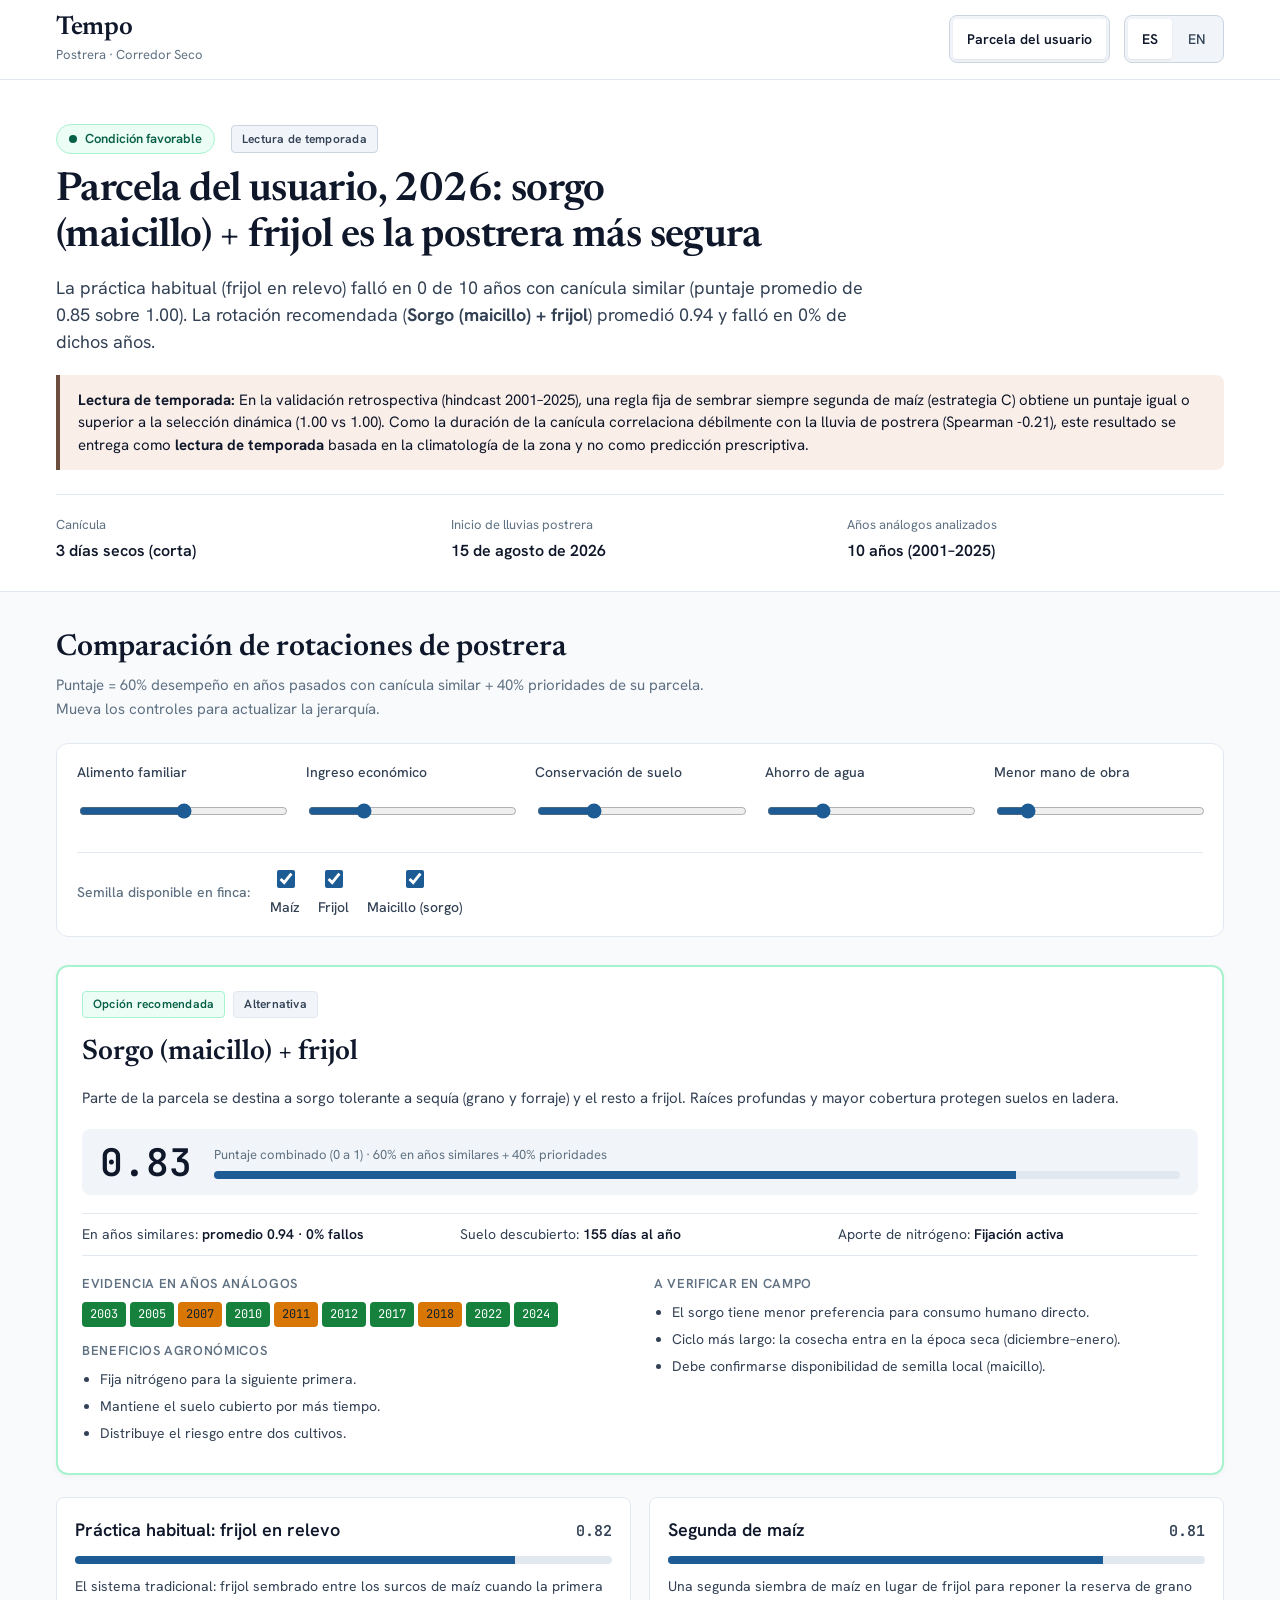
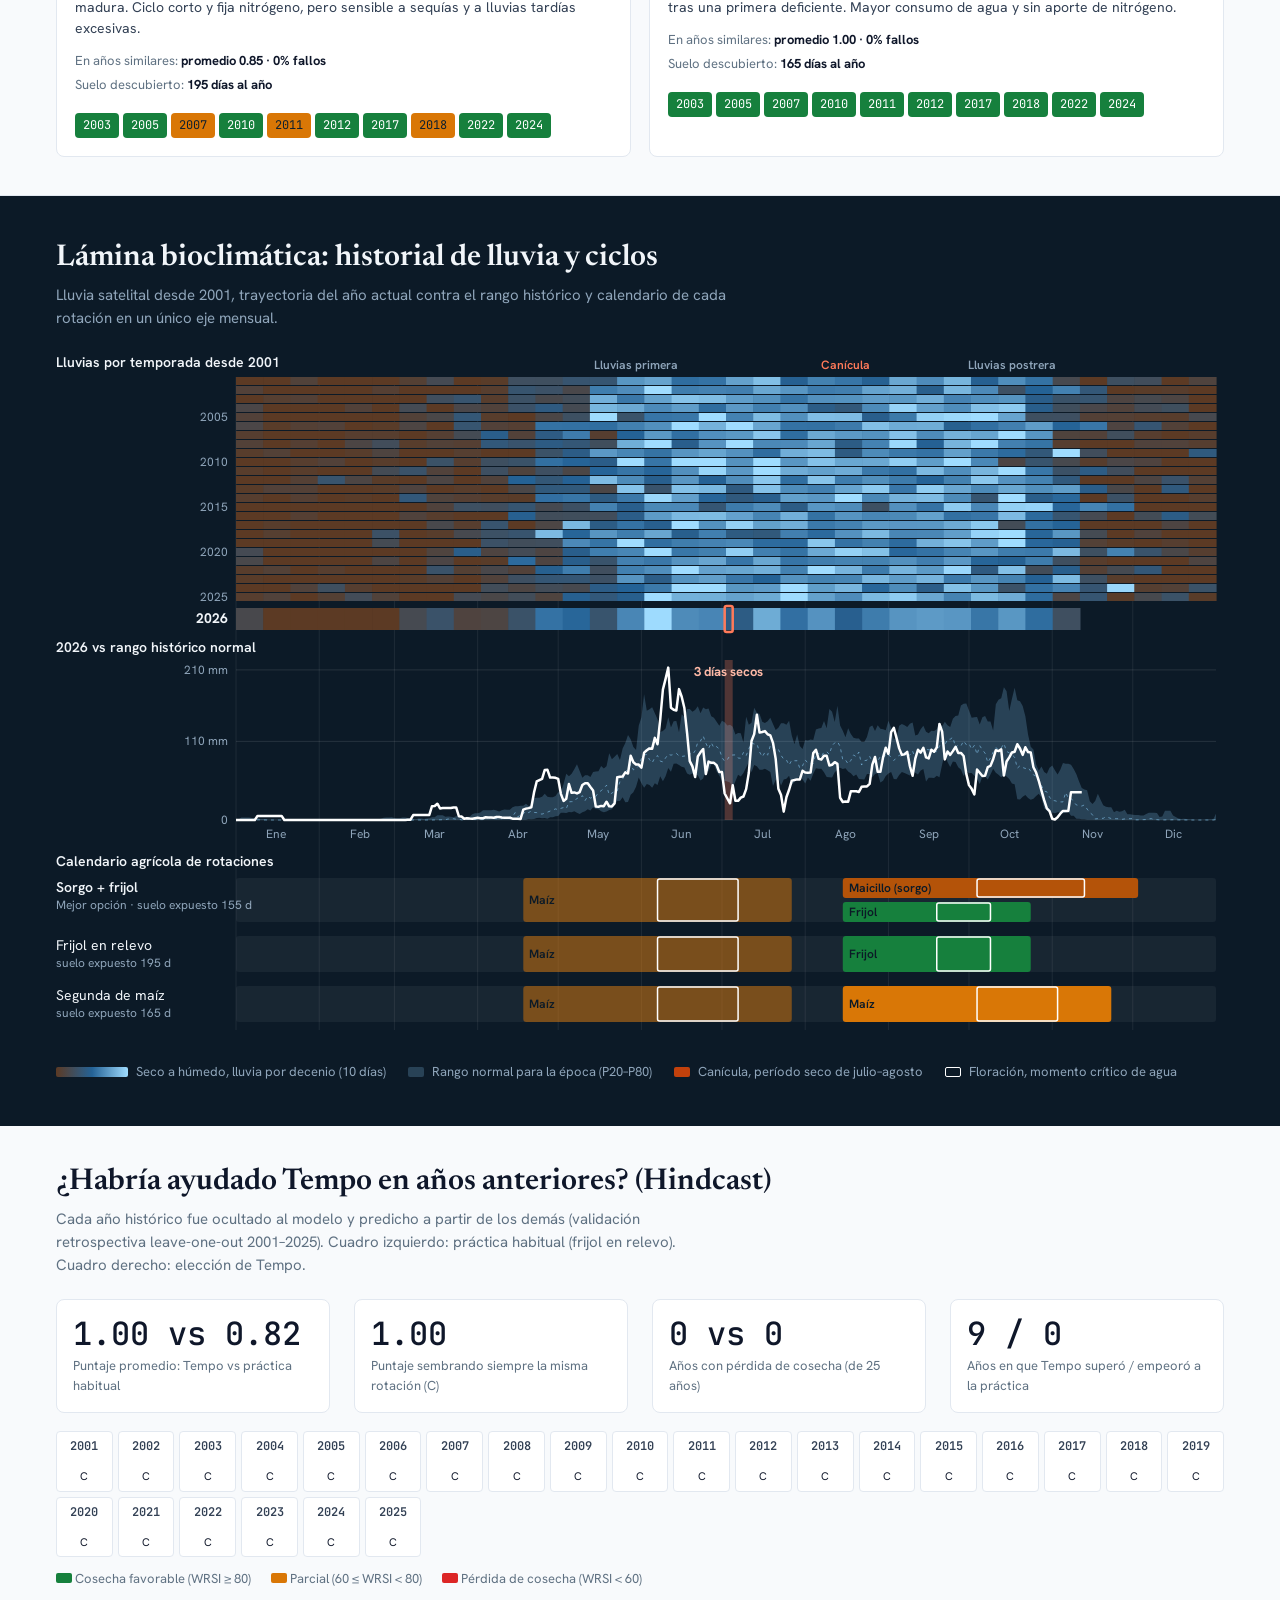
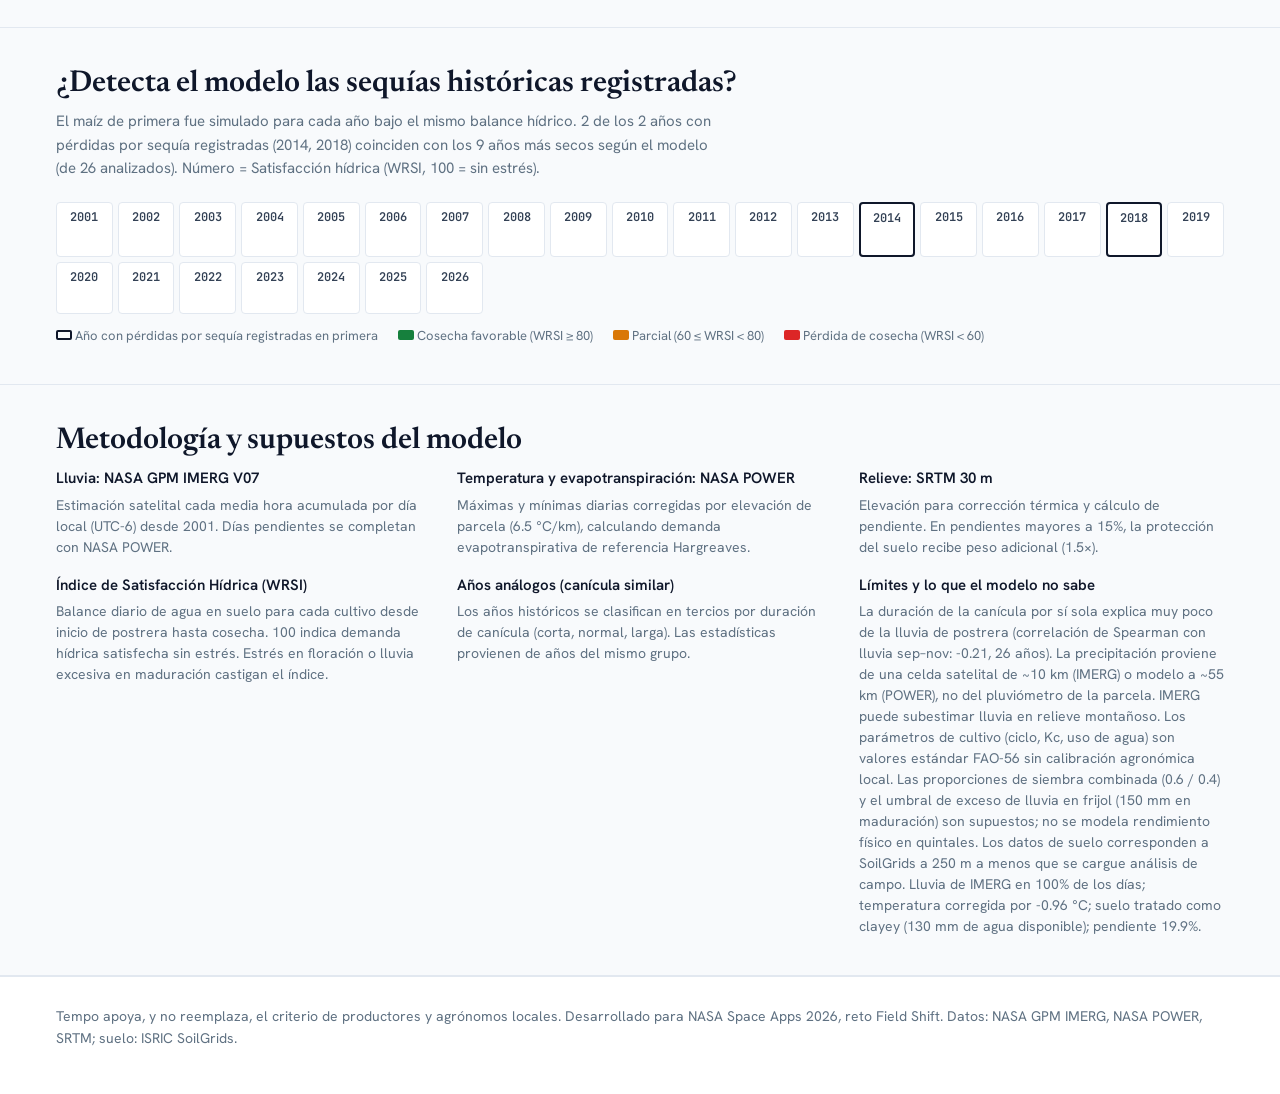
==== commit 54e3678e: "CHECK 1: marcar no discriminante cuando la mayoría de años empatan en WRSI 100; documentar en README" ====
--- a/web/index.html
+++ b/web/index.html
@@ -1012,7 +1012,7 @@
 
 <script>
 {
-const DATA = {"demo":false,"zones":{"parcela":{"zone":{"key":"parcela","name":"Parcela del usuario, El Salvador","lat":13.796406,"lon":-89.801031,"parcel_elevation_m":null},"current_year":2026,"current":{"canicula_days":3,"canicula_class":"short","postrera_onset":"2026-08-15","analog_years":[2003,2005,2007,2010,2011,2012,2017,2018,2022,2024],"traffic_light":"green","recommended":"B"},"strategies":[{"key":"A","label":"Current: relay bean after maize","description":"The usual system: beans sown between the maize rows once the primera maize matures. Short cycle, fixes nitrogen, but sensitive to both drought and heavy late rains.","crops":["bean"],"available":true,"score":0.823,"analog_stats":{"n_years":10,"mean_score":0.85,"failure_rate":0.0,"good_rate":0.7},"all_years_stats":{"n_years":25,"mean_score":0.82,"failure_rate":0.0,"good_rate":0.64},"attributes":{"food":0.8,"income":0.8,"soil":0.76,"water":1.0,"labor":0.4,"nitrogen_fixing":true},"why":"In 10 past years with a short can\u00edcula like 2026, this strategy scored 0.85 on average (1 = good harvest, 0 = failure) and failed in 0% of them.","evidence":[{"year":2003,"score":1.0,"crops":{"bean":{"wrsi":100.0,"class":"good"}}},{"year":2005,"score":1.0,"crops":{"bean":{"wrsi":100.0,"class":"good"}}},{"year":2007,"score":0.5,"crops":{"bean":{"wrsi":100.0,"class":"partial"}}},{"year":2010,"score":1.0,"crops":{"bean":{"wrsi":100.0,"class":"good"}}},{"year":2011,"score":0.5,"crops":{"bean":{"wrsi":100.0,"class":"partial"}}},{"year":2012,"score":1.0,"crops":{"bean":{"wrsi":100.0,"class":"good"}}},{"year":2017,"score":1.0,"crops":{"bean":{"wrsi":100.0,"class":"good"}}},{"year":2018,"score":0.5,"crops":{"bean":{"wrsi":100.0,"class":"partial"}}},{"year":2022,"score":1.0,"crops":{"bean":{"wrsi":100.0,"class":"good"}}},{"year":2024,"score":1.0,"crops":{"bean":{"wrsi":100.0,"class":"good"}}}],"benefits":["Fixes nitrogen for the next primera.","Keeps more of the soil covered.","Lower water demand than the alternatives."],"gaps":["Rainfall is a ~10 km satellite cell (IMERG) or a ~55 km model cell (POWER), not the parcel. IMERG is known to miss part of the rain in mountain terrain.","Crop parameters (cycle, water use) are FAO-56 defaults not yet validated by a local agronomist.","Mixed-plot land shares (0.6 / 0.4) and the bean excess-rain threshold (150 mm at maturity) are assumptions; yields are not modeled.","Soil data is SoilGrids at 250 m unless the technician enters field data."],"risks":["Beans are hit by both drought at flowering and heavy rain at maturity.","Short ground cover: soil is bare again by December."],"rotation":[{"crop":"maize","season":"primera","start":108,"end":208,"flower_start":158,"flower_end":188},{"crop":"bean","season":"postrera","start":227,"end":297,"flower_start":262,"flower_end":282}],"bare_days":195},{"key":"B","label":"Sorghum + bean","description":"Part of the plot goes to drought-tolerant sorghum (grain and forage), the rest to beans. Deep roots and longer ground cover protect sloped soil.","crops":["sorghum","bean"],"available":true,"score":0.827,"analog_stats":{"n_years":10,"mean_score":0.94,"failure_rate":0.0,"good_rate":0.7},"all_years_stats":{"n_years":25,"mean_score":0.93,"failure_rate":0.0,"good_rate":0.64},"attributes":{"food":0.68,"income":0.56,"soil":0.83,"water":0.53,"labor":0.52,"nitrogen_fixing":true},"why":"In 10 past years with a short can\u00edcula like 2026, this strategy scored 0.94 on average (1 = good harvest, 0 = failure) and failed in 0% of them.","evidence":[{"year":2003,"score":1.0,"crops":{"sorghum":{"wrsi":99.4,"class":"good"},"bean":{"wrsi":100.0,"class":"good"}}},{"year":2005,"score":1.0,"crops":{"sorghum":{"wrsi":94.5,"class":"good"},"bean":{"wrsi":100.0,"class":"good"}}},{"year":2007,"score":0.8,"crops":{"sorghum":{"wrsi":96.2,"class":"good"},"bean":{"wrsi":100.0,"class":"partial"}}},{"year":2010,"score":1.0,"crops":{"sorghum":{"wrsi":82.6,"class":"good"},"bean":{"wrsi":100.0,"class":"good"}}},{"year":2011,"score":0.8,"crops":{"sorghum":{"wrsi":99.6,"class":"good"},"bean":{"wrsi":100.0,"class":"partial"}}},{"year":2012,"score":1.0,"crops":{"sorghum":{"wrsi":97.7,"class":"good"},"bean":{"wrsi":100.0,"class":"good"}}},{"year":2017,"score":1.0,"crops":{"sorghum":{"wrsi":97.7,"class":"good"},"bean":{"wrsi":100.0,"class":"good"}}},{"year":2018,"score":0.8,"crops":{"sorghum":{"wrsi":100.0,"class":"good"},"bean":{"wrsi":100.0,"class":"partial"}}},{"year":2022,"score":1.0,"crops":{"sorghum":{"wrsi":99.9,"class":"good"},"bean":{"wrsi":100.0,"class":"good"}}},{"year":2024,"score":1.0,"crops":{"sorghum":{"wrsi":100.0,"class":"good"},"bean":{"wrsi":100.0,"class":"good"}}}],"benefits":["Fixes nitrogen for the next primera.","Keeps more of the soil covered.","Spreads risk across two crops."],"gaps":["Rainfall is a ~10 km satellite cell (IMERG) or a ~55 km model cell (POWER), not the parcel. IMERG is known to miss part of the rain in mountain terrain.","Crop parameters (cycle, water use) are FAO-56 defaults not yet validated by a local agronomist.","Mixed-plot land shares (0.6 / 0.4) and the bean excess-rain threshold (150 mm at maturity) are assumptions; yields are not modeled.","Soil data is SoilGrids at 250 m unless the technician enters field data."],"risks":["Sorghum is less valued as human food than maize or beans.","Longer cycle: sorghum harvest falls into the dry season (December-January).","Seed of local sorghum (maicillo) varieties must be confirmed."],"rotation":[{"crop":"maize","season":"primera","start":108,"end":208,"flower_start":158,"flower_end":188},{"crop":"sorghum","season":"postrera","start":227,"end":337,"flower_start":277,"flower_end":317},{"crop":"bean","season":"postrera","start":227,"end":297,"flower_start":262,"flower_end":282}],"bare_days":155},{"key":"C","label":"Second maize","description":"A second maize crop instead of beans, to rebuild the grain reserve after a lost primera. Highest water demand of the three and no nitrogen return.","crops":["maize"],"available":true,"score":0.808,"analog_stats":{"n_years":10,"mean_score":1.0,"failure_rate":0.0,"good_rate":1.0},"all_years_stats":{"n_years":25,"mean_score":1.0,"failure_rate":0.0,"good_rate":1.0},"attributes":{"food":1.0,"income":0.6,"soil":0.18,"water":0.0,"labor":0.5,"nitrogen_fixing":false},"why":"In 10 past years with a short can\u00edcula like 2026, this strategy scored 1.0 on average (1 = good harvest, 0 = failure) and failed in 0% of them.","evidence":[{"year":2003,"score":1.0,"crops":{"maize":{"wrsi":100.0,"class":"good"}}},{"year":2005,"score":1.0,"crops":{"maize":{"wrsi":96.6,"class":"good"}}},{"year":2007,"score":1.0,"crops":{"maize":{"wrsi":97.8,"class":"good"}}},{"year":2010,"score":1.0,"crops":{"maize":{"wrsi":82.5,"class":"good"}}},{"year":2011,"score":1.0,"crops":{"maize":{"wrsi":98.9,"class":"good"}}},{"year":2012,"score":1.0,"crops":{"maize":{"wrsi":99.4,"class":"good"}}},{"year":2017,"score":1.0,"crops":{"maize":{"wrsi":99.8,"class":"good"}}},{"year":2018,"score":1.0,"crops":{"maize":{"wrsi":100.0,"class":"good"}}},{"year":2022,"score":1.0,"crops":{"maize":{"wrsi":99.6,"class":"good"}}},{"year":2024,"score":1.0,"crops":{"maize":{"wrsi":100.0,"class":"good"}}}],"benefits":["Highest food value."],"gaps":["Rainfall is a ~10 km satellite cell (IMERG) or a ~55 km model cell (POWER), not the parcel. IMERG is known to miss part of the rain in mountain terrain.","Crop parameters (cycle, water use) are FAO-56 defaults not yet validated by a local agronomist.","Mixed-plot land shares (0.6 / 0.4) and the bean excess-rain threshold (150 mm at maturity) are assumptions; yields are not modeled.","Soil data is SoilGrids at 250 m unless the technician enters field data."],"risks":["Highest water demand; late planting pushes grain filling into the dry season.","No nitrogen returned to the soil; maize after maize depletes it.","Skipping the bean crop removes the household's main protein and cash crop."],"rotation":[{"crop":"maize","season":"primera","start":108,"end":208,"flower_start":158,"flower_end":188},{"crop":"maize","season":"postrera","start":227,"end":327,"flower_start":277,"flower_end":307}],"bare_days":165}],"validation":{"n_years":25,"mean_score_tempo":1.0,"mean_score_current":0.82,"mean_score_same_every_year":1.0,"mean_score_best_possible":1.0,"failure_years_tempo":0,"failure_years_current":0,"years_tempo_better":9,"years_tempo_worse":0,"picks":{"C":25},"by_year":[{"year":2001,"canicula_class":"long","pick":"C","score_pick":1.0,"score_A":1.0,"clim_pick":"C","score_clim":1.0,"best_possible":1.0},{"year":2002,"canicula_class":"normal","pick":"C","score_pick":1.0,"score_A":1.0,"clim_pick":"C","score_clim":1.0,"best_possible":1.0},{"year":2003,"canicula_class":"short","pick":"C","score_pick":1.0,"score_A":1.0,"clim_pick":"C","score_clim":1.0,"best_possible":1.0},{"year":2004,"canicula_class":"long","pick":"C","score_pick":1.0,"score_A":0.5,"clim_pick":"C","score_clim":1.0,"best_possible":1.0},{"year":2005,"canicula_class":"short","pick":"C","score_pick":1.0,"score_A":1.0,"clim_pick":"C","score_clim":1.0,"best_possible":1.0},{"year":2006,"canicula_class":"normal","pick":"C","score_pick":1.0,"score_A":1.0,"clim_pick":"C","score_clim":1.0,"best_possible":1.0},{"year":2007,"canicula_class":"short","pick":"C","score_pick":1.0,"score_A":0.5,"clim_pick":"C","score_clim":1.0,"best_possible":1.0},{"year":2008,"canicula_class":"normal","pick":"C","score_pick":1.0,"score_A":1.0,"clim_pick":"C","score_clim":1.0,"best_possible":1.0},{"year":2009,"canicula_class":"long","pick":"C","score_pick":1.0,"score_A":1.0,"clim_pick":"C","score_clim":1.0,"best_possible":1.0},{"year":2010,"canicula_class":"short","pick":"C","score_pick":1.0,"score_A":1.0,"clim_pick":"C","score_clim":1.0,"best_possible":1.0},{"year":2011,"canicula_class":"short","pick":"C","score_pick":1.0,"score_A":0.5,"clim_pick":"C","score_clim":1.0,"best_possible":1.0},{"year":2012,"canicula_class":"short","pick":"C","score_pick":1.0,"score_A":1.0,"clim_pick":"C","score_clim":1.0,"best_possible":1.0},{"year":2013,"canicula_class":"long","pick":"C","score_pick":1.0,"score_A":1.0,"clim_pick":"C","score_clim":1.0,"best_possible":1.0},{"year":2014,"canicula_class":"long","pick":"C","score_pick":1.0,"score_A":0.5,"clim_pick":"C","score_clim":1.0,"best_possible":1.0},{"year":2015,"canicula_class":"long","pick":"C","score_pick":1.0,"score_A":0.5,"clim_pick":"C","score_clim":1.0,"best_possible":1.0},{"year":2016,"canicula_class":"normal","pick":"C","score_pick":1.0,"score_A":0.5,"clim_pick":"C","score_clim":1.0,"best_possible":1.0},{"year":2017,"canicula_class":"short","pick":"C","score_pick":1.0,"score_A":1.0,"clim_pick":"C","score_clim":1.0,"best_possible":1.0},{"year":2018,"canicula_class":"short","pick":"C","score_pick":1.0,"score_A":0.5,"clim_pick":"C","score_clim":1.0,"best_possible":1.0},{"year":2019,"canicula_class":"normal","pick":"C","score_pick":1.0,"score_A":0.5,"clim_pick":"C","score_clim":1.0,"best_possible":1.0},{"year":2020,"canicula_class":"normal","pick":"C","score_pick":1.0,"score_A":1.0,"clim_pick":"C","score_clim":1.0,"best_possible":1.0},{"year":2021,"canicula_class":"long","pick":"C","score_pick":1.0,"score_A":1.0,"clim_pick":"C","score_clim":1.0,"best_possible":1.0},{"year":2022,"canicula_class":"short","pick":"C","score_pick":1.0,"score_A":1.0,"clim_pick":"C","score_clim":1.0,"best_possible":1.0},{"year":2023,"canicula_class":"normal","pick":"C","score_pick":1.0,"score_A":1.0,"clim_pick":"C","score_clim":1.0,"best_possible":1.0},{"year":2024,"canicula_class":"short","pick":"C","score_pick":1.0,"score_A":1.0,"clim_pick":"C","score_clim":1.0,"best_possible":1.0},{"year":2025,"canicula_class":"normal","pick":"C","score_pick":1.0,"score_A":0.5,"clim_pick":"C","score_clim":1.0,"best_possible":1.0}]},"skill":{"n_years":26,"canicula_vs_sep_nov_rain":-0.21,"canicula_vs_score":{"A":-0.11,"B":-0.09,"C":null}},"primera_check":{"years":[{"year":2001,"wrsi":100.0,"wrsi_flowering":100.0,"class":"good","rank_driest":3,"documented":false},{"year":2002,"wrsi":100.0,"wrsi_flowering":100.0,"class":"good","rank_driest":3,"documented":false},{"year":2003,"wrsi":100.0,"wrsi_flowering":100.0,"class":"good","rank_driest":3,"documented":false},{"year":2004,"wrsi":100.0,"wrsi_flowering":100.0,"class":"good","rank_driest":3,"documented":false},{"year":2005,"wrsi":100.0,"wrsi_flowering":100.0,"class":"good","rank_driest":3,"documented":false},{"year":2006,"wrsi":100.0,"wrsi_flowering":100.0,"class":"good","rank_driest":3,"documented":false},{"year":2007,"wrsi":100.0,"wrsi_flowering":100.0,"class":"good","rank_driest":3,"documented":false},{"year":2008,"wrsi":100.0,"wrsi_flowering":100.0,"class":"good","rank_driest":3,"documented":false},{"year":2009,"wrsi":100.0,"wrsi_flowering":100.0,"class":"good","rank_driest":3,"documented":false},{"year":2010,"wrsi":100.0,"wrsi_flowering":100.0,"class":"good","rank_driest":3,"documented":false},{"year":2011,"wrsi":100.0,"wrsi_flowering":100.0,"class":"good","rank_driest":3,"documented":false},{"year":2012,"wrsi":100.0,"wrsi_flowering":100.0,"class":"good","rank_driest":3,"documented":false},{"year":2013,"wrsi":100.0,"wrsi_flowering":100.0,"class":"good","rank_driest":3,"documented":false},{"year":2014,"wrsi":100.0,"wrsi_flowering":100.0,"class":"good","rank_driest":3,"documented":true},{"year":2015,"wrsi":100.0,"wrsi_flowering":100.0,"class":"good","rank_driest":3,"documented":true},{"year":2016,"wrsi":99.0,"wrsi_flowering":99.6,"class":"good","rank_driest":1,"documented":false},{"year":2017,"wrsi":99.9,"wrsi_flowering":100.0,"class":"good","rank_driest":2,"documented":false},{"year":2018,"wrsi":100.0,"wrsi_flowering":100.0,"class":"good","rank_driest":3,"documented":true},{"year":2019,"wrsi":100.0,"wrsi_flowering":100.0,"class":"good","rank_driest":3,"documented":false},{"year":2020,"wrsi":100.0,"wrsi_flowering":100.0,"class":"good","rank_driest":3,"documented":false},{"year":2021,"wrsi":100.0,"wrsi_flowering":100.0,"class":"good","rank_driest":3,"documented":false},{"year":2022,"wrsi":100.0,"wrsi_flowering":100.0,"class":"good","rank_driest":3,"documented":false},{"year":2023,"wrsi":100.0,"wrsi_flowering":100.0,"class":"good","rank_driest":3,"documented":false},{"year":2024,"wrsi":100.0,"wrsi_flowering":100.0,"class":"good","rank_driest":3,"documented":false},{"year":2025,"wrsi":100.0,"wrsi_flowering":100.0,"class":"good","rank_driest":3,"documented":false},{"year":2026,"wrsi":100.0,"wrsi_flowering":100.0,"class":"good","rank_driest":3,"documented":true}],"n_years":26,"worst_third_size":9,"documented":[2014,2015,2018,2026],"documented_in_worst_third":[2014,2015,2018,2026]},"yearly":[{"year":2001,"primera_onset":"2001-05-17","primera_false_onset":false,"canicula_days":5,"canicula_start":"2001-08-16","rain_jul_aug_mm":483.7,"postrera_onset":"2001-08-21","rain_sep_nov_mm":503.3},{"year":2002,"primera_onset":"2002-05-11","primera_false_onset":false,"canicula_days":4,"canicula_start":"2002-08-12","rain_jul_aug_mm":534.0,"postrera_onset":"2002-08-15","rain_sep_nov_mm":500.2},{"year":2003,"primera_onset":"2003-05-08","primera_false_onset":false,"canicula_days":3,"canicula_start":"2003-08-12","rain_jul_aug_mm":555.5,"postrera_onset":"2003-08-15","rain_sep_nov_mm":521.6},{"year":2004,"primera_onset":"2004-04-23","primera_false_onset":false,"canicula_days":5,"canicula_start":"2004-08-10","rain_jul_aug_mm":472.6,"postrera_onset":"2004-08-15","rain_sep_nov_mm":634.9},{"year":2005,"primera_onset":"2005-05-11","primera_false_onset":false,"canicula_days":2,"canicula_start":"2005-07-05","rain_jul_aug_mm":604.0,"postrera_onset":"2005-08-15","rain_sep_nov_mm":985.2},{"year":2006,"primera_onset":"2006-04-21","primera_false_onset":false,"canicula_days":4,"canicula_start":"2006-08-14","rain_jul_aug_mm":667.5,"postrera_onset":"2006-08-15","rain_sep_nov_mm":588.3},{"year":2007,"primera_onset":"2007-04-24","primera_false_onset":true,"canicula_days":2,"canicula_start":"2007-07-29","rain_jul_aug_mm":633.0,"postrera_onset":"2007-08-15","rain_sep_nov_mm":717.7},{"year":2008,"primera_onset":"2008-04-08","primera_false_onset":true,"canicula_days":4,"canicula_start":"2008-07-25","rain_jul_aug_mm":653.4,"postrera_onset":"2008-08-19","rain_sep_nov_mm":615.7},{"year":2009,"primera_onset":"2009-05-04","primera_false_onset":false,"canicula_days":9,"canicula_start":"2009-07-13","rain_jul_aug_mm":537.8,"postrera_onset":"2009-08-15","rain_sep_nov_mm":541.2},{"year":2010,"primera_onset":"2010-04-25","primera_false_onset":false,"canicula_days":2,"canicula_start":"2010-07-01","rain_jul_aug_mm":781.6,"postrera_onset":"2010-08-15","rain_sep_nov_mm":571.3},{"year":2011,"primera_onset":"2011-05-12","primera_false_onset":false,"canicula_days":2,"canicula_start":"2011-08-09","rain_jul_aug_mm":708.8,"postrera_onset":"2011-08-15","rain_sep_nov_mm":907.0},{"year":2012,"primera_onset":"2012-04-09","primera_false_onset":true,"canicula_days":2,"canicula_start":"2012-07-05","rain_jul_aug_mm":614.0,"postrera_onset":"2012-08-15","rain_sep_nov_mm":508.9},{"year":2013,"primera_onset":"2013-04-17","primera_false_onset":true,"canicula_days":5,"canicula_start":"2013-08-06","rain_jul_aug_mm":625.1,"postrera_onset":"2013-08-15","rain_sep_nov_mm":726.1},{"year":2014,"primera_onset":"2014-04-26","primera_false_onset":true,"canicula_days":6,"canicula_start":"2014-07-06","rain_jul_aug_mm":594.0,"postrera_onset":"2014-08-15","rain_sep_nov_mm":686.8},{"year":2015,"primera_onset":"2015-05-10","primera_false_onset":false,"canicula_days":6,"canicula_start":"2015-08-19","rain_jul_aug_mm":415.5,"postrera_onset":"2015-08-15","rain_sep_nov_mm":862.9},{"year":2016,"primera_onset":"2016-04-13","primera_false_onset":true,"canicula_days":4,"canicula_start":"2016-07-02","rain_jul_aug_mm":533.0,"postrera_onset":"2016-08-15","rain_sep_nov_mm":506.6},{"year":2017,"primera_onset":"2017-04-27","primera_false_onset":false,"canicula_days":3,"canicula_start":"2017-07-21","rain_jul_aug_mm":661.8,"postrera_onset":"2017-08-16","rain_sep_nov_mm":538.2},{"year":2018,"primera_onset":"2018-04-09","primera_false_onset":true,"canicula_days":3,"canicula_start":"2018-07-02","rain_jul_aug_mm":429.3,"postrera_onset":"2018-08-15","rain_sep_nov_mm":820.0},{"year":2019,"primera_onset":"2019-04-28","primera_false_onset":false,"canicula_days":4,"canicula_start":"2019-07-03","rain_jul_aug_mm":464.1,"postrera_onset":"2019-08-15","rain_sep_nov_mm":731.0},{"year":2020,"primera_onset":"2020-05-01","primera_false_onset":false,"canicula_days":4,"canicula_start":"2020-07-16","rain_jul_aug_mm":705.4,"postrera_onset":"2020-08-15","rain_sep_nov_mm":627.6},{"year":2021,"primera_onset":"2021-04-15","primera_false_onset":true,"canicula_days":6,"canicula_start":"2021-07-15","rain_jul_aug_mm":497.2,"postrera_onset":"2021-08-15","rain_sep_nov_mm":378.8},{"year":2022,"primera_onset":"2022-04-25","primera_false_onset":true,"canicula_days":3,"canicula_start":"2022-07-07","rain_jul_aug_mm":707.6,"postrera_onset":"2022-08-17","rain_sep_nov_mm":628.2},{"year":2023,"primera_onset":"2023-04-18","primera_false_onset":true,"canicula_days":4,"canicula_start":"2023-07-17","rain_jul_aug_mm":508.8,"postrera_onset":"2023-08-15","rain_sep_nov_mm":626.7},{"year":2024,"primera_onset":"2024-05-13","primera_false_onset":false,"canicula_days":2,"canicula_start":"2024-07-11","rain_jul_aug_mm":660.7,"postrera_onset":"2024-08-15","rain_sep_nov_mm":693.6},{"year":2025,"primera_onset":"2025-05-10","primera_false_onset":false,"canicula_days":4,"canicula_start":"2025-07-14","rain_jul_aug_mm":776.1,"postrera_onset":"2025-08-15","rain_sep_nov_mm":640.2},{"year":2026,"primera_onset":"2026-04-18","primera_false_onset":false,"canicula_days":3,"canicula_start":"2026-07-02","rain_jul_aug_mm":439.4,"postrera_onset":"2026-08-15","rain_sep_nov_mm":null}],"chart":{"doy":[1,2,3,4,5,6,7,8,9,10,11,12,13,14,15,16,17,18,19,20,21,22,23,24,25,26,27,28,29,30,31,32,33,34,35,36,37,38,39,40,41,42,43,44,45,46,47,48,49,50,51,52,53,54,55,56,57,58,59,60,61,62,63,64,65,66,67,68,69,70,71,72,73,74,75,76,77,78,79,80,81,82,83,84,85,86,87,88,89,90,91,92,93,94,95,96,97,98,99,100,101,102,103,104,105,106,107,108,109,110,111,112,113,114,115,116,117,118,119,120,121,122,123,124,125,126,127,128,129,130,131,132,133,134,135,136,137,138,139,140,141,142,143,144,145,146,147,148,149,150,151,152,153,154,155,156,157,158,159,160,161,162,163,164,165,166,167,168,169,170,171,172,173,174,175,176,177,178,179,180,181,182,183,184,185,186,187,188,189,190,191,192,193,194,195,196,197,198,199,200,201,202,203,204,205,206,207,208,209,210,211,212,213,214,215,216,217,218,219,220,221,222,223,224,225,226,227,228,229,230,231,232,233,234,235,236,237,238,239,240,241,242,243,244,245,246,247,248,249,250,251,252,253,254,255,256,257,258,259,260,261,262,263,264,265,266,267,268,269,270,271,272,273,274,275,276,277,278,279,280,281,282,283,284,285,286,287,288,289,290,291,292,293,294,295,296,297,298,299,300,301,302,303,304,305,306,307,308,309,310,311,312,313,314,315,316,317,318,319,320,321,322,323,324,325,326,327,328,329,330,331,332,333,334,335,336,337,338,339,340,341,342,343,344,345,346,347,348,349,350,351,352,353,354,355,356,357,358,359,360,361,362,363,364,365,366],"p20":[0.0,0.0,0.0,0.0,0.0,0.0,0.0,0.0,0.0,0.0,0.0,0.0,0.0,0.0,0.0,0.0,0.0,0.0,0.0,0.0,0.0,0.0,0.0,0.0,0.0,0.0,0.0,0.0,0.0,0.0,0.0,0.0,0.0,0.0,0.0,0.0,0.0,0.0,0.0,0.0,0.0,0.0,0.0,0.0,0.0,0.0,0.0,0.0,0.0,0.0,0.0,0.0,0.0,0.0,0.0,0.0,0.0,0.0,0.0,0.0,0.0,0.0,0.0,0.0,0.0,0.0,0.0,0.0,0.0,0.0,0.0,0.0,0.0,0.0,0.0,0.0,0.0,0.0,0.0,0.0,0.0,0.0,0.0,0.0,0.0,0.0,0.0,0.0,0.0,0.0,0.0,0.0,0.0,0.0,0.0,0.2,0.2,0.1,0.0,0.2,0.2,0.2,0.2,0.3,0.3,0.3,0.4,0.4,0.4,1.4,1.0,1.3,2.9,3.0,2.6,2.7,1.9,3.9,4.0,5.4,5.5,10.1,10.1,9.7,11.3,11.0,12.1,10.1,8.5,11.0,12.2,15.2,13.3,17.8,15.4,15.1,12.2,11.0,11.8,13.9,15.2,21.0,26.5,26.5,31.8,24.7,25.1,35.2,38.7,46.4,59.4,51.4,45.0,50.2,48.9,45.0,51.5,49.1,61.2,54.2,61.3,72.8,67.6,78.8,79.0,76.8,74.6,73.4,65.2,63.3,65.2,63.1,62.7,55.2,58.0,70.0,68.0,77.5,77.7,67.9,62.2,54.9,55.0,54.0,52.3,45.6,54.1,63.4,60.7,65.9,73.6,81.2,66.7,76.9,75.3,70.3,70.2,71.7,69.5,67.1,47.6,55.8,58.5,48.1,56.7,57.7,62.0,48.9,53.2,58.1,60.1,56.9,51.0,59.3,55.0,64.7,72.3,71.7,71.6,66.8,60.3,59.9,59.5,66.7,70.4,73.1,71.5,72.3,67.7,65.4,61.3,63.7,57.5,57.1,56.7,64.3,64.4,59.8,64.3,65.5,52.6,54.8,61.4,65.2,67.2,57.4,56.9,62.9,67.1,65.6,63.9,62.2,68.7,66.2,63.8,69.1,71.4,53.9,59.2,59.1,58.8,61.9,59.9,77.8,94.0,81.3,74.2,81.9,81.2,73.9,70.5,61.4,67.8,65.6,65.7,61.8,57.5,50.4,61.3,60.7,56.8,63.7,71.7,66.1,63.2,59.7,62.6,60.8,57.5,51.2,49.9,29.0,28.8,32.4,35.0,30.7,28.4,29.8,33.6,36.9,31.1,16.3,13.3,9.5,10.4,9.5,11.0,11.1,9.3,10.3,11.5,6.0,5.8,1.9,1.6,0.9,0.9,0.2,0.2,0.2,0.0,0.0,0.0,0.0,0.0,0.0,0.0,0.0,0.0,0.0,0.0,0.0,0.0,0.0,0.0,0.0,0.0,0.0,0.0,0.0,0.0,0.0,0.0,0.0,0.0,0.0,0.0,0.0,0.0,0.0,0.0,0.0,0.0,0.0,0.0,0.0,0.0,0.0,0.0,0.0,0.0,0.0,0.0,0.0,0.0,0.5],"p50":[0.1,0.2,0.4,0.4,0.3,0.2,0.3,0.2,0.2,0.2,0.0,0.0,0.0,0.0,0.0,0.0,0.0,0.0,0.0,0.0,0.0,0.0,0.0,0.0,0.0,0.0,0.0,0.0,0.0,0.0,0.0,0.0,0.0,0.0,0.0,0.0,0.0,0.0,0.0,0.0,0.0,0.0,0.0,0.0,0.0,0.0,0.0,0.0,0.0,0.0,0.0,0.0,0.0,0.0,0.0,0.0,0.1,0.1,0.1,0.1,0.0,0.0,0.0,0.1,0.0,0.0,0.0,0.0,0.0,0.0,0.0,0.0,0.1,0.0,0.1,0.3,0.3,0.4,0.4,1.4,1.4,1.8,1.1,1.1,0.2,0.2,1.5,0.8,0.6,0.6,0.6,0.5,0.6,1.4,3.2,1.9,2.0,2.0,1.9,1.9,3.0,2.9,4.0,5.0,10.3,4.0,8.6,8.6,12.6,10.4,12.6,10.6,10.3,8.6,8.3,9.5,11.0,12.5,14.0,15.5,14.4,16.3,17.4,15.8,25.4,25.7,25.7,30.5,30.7,34.1,27.1,33.2,30.6,32.2,32.8,38.6,41.0,44.2,48.7,35.2,37.6,40.3,40.6,53.9,56.9,67.6,71.4,78.0,70.2,71.5,75.8,86.1,91.1,91.6,84.5,79.9,87.4,90.1,82.4,81.3,86.9,92.0,90.7,91.7,93.3,89.7,88.9,89.5,89.4,93.1,91.2,96.9,108.8,110.5,117.6,107.4,99.8,108.3,100.9,102.6,99.4,87.5,82.2,84.4,90.5,90.9,91.1,86.7,86.4,94.5,89.8,99.6,107.8,106.3,106.6,95.2,88.4,94.7,90.7,104.2,101.4,97.6,99.0,90.4,85.1,84.0,76.8,83.7,82.9,82.9,72.3,75.7,84.1,79.6,79.1,79.1,93.5,93.3,89.0,95.1,95.6,91.9,104.0,108.0,109.7,103.0,84.1,84.0,78.5,83.4,91.0,88.5,95.1,76.9,82.9,83.7,89.3,80.9,80.7,82.1,89.2,87.7,90.3,92.3,87.2,83.3,87.2,90.7,88.4,94.2,89.9,90.9,96.4,85.9,97.7,93.9,96.7,98.8,98.3,97.6,96.0,95.6,103.5,110.2,104.8,113.0,113.0,115.7,101.7,104.8,103.7,110.6,105.3,106.9,99.0,104.4,91.7,103.8,98.3,93.4,80.6,86.8,95.1,101.0,98.6,100.7,107.0,96.0,93.9,91.3,87.8,72.5,75.9,73.5,72.1,73.6,68.3,63.2,61.3,53.7,48.3,40.5,39.4,32.0,27.1,27.0,25.7,25.3,25.3,38.6,30.5,30.4,25.5,21.0,20.1,19.5,21.1,15.3,10.3,7.4,1.5,1.9,2.3,2.3,4.7,3.3,2.0,1.9,1.8,1.8,0.9,1.5,1.9,1.8,2.0,0.2,0.2,0.4,0.5,0.6,1.8,1.8,0.4,0.5,0.1,0.1,0.1,0.3,0.2,0.3,0.1,0.1,0.1,0.1,0.0,0.0,0.0,0.0,0.0,0.0,0.0,0.0,0.0,0.0,0.0,0.6],"p80":[1.1,1.0,3.4,3.5,3.4,3.4,2.7,2.7,2.8,1.5,1.5,1.3,0.2,0.2,0.3,0.3,0.2,0.2,0.2,0.6,0.6,0.7,0.8,1.0,0.8,0.8,0.8,0.8,1.0,1.0,1.1,1.1,1.0,1.0,0.8,0.8,0.5,0.5,0.5,0.5,0.2,0.1,0.1,0.2,0.1,0.2,0.2,0.2,0.3,0.4,0.6,0.6,0.6,0.9,1.9,3.3,3.6,3.6,4.0,2.8,2.5,2.5,3.4,3.4,2.7,2.8,1.4,1.2,2.1,2.1,1.5,2.1,2.6,3.8,3.9,6.7,6.7,6.7,4.7,4.8,4.6,4.0,5.2,5.2,5.1,4.0,4.7,4.6,7.9,9.3,9.5,10.4,13.6,13.5,13.5,13.6,14.2,13.2,11.9,13.7,14.7,14.3,14.3,17.7,19.1,19.4,20.1,20.1,22.9,19.5,20.5,30.5,31.3,31.2,32.5,36.7,32.7,31.9,31.7,33.7,38.7,38.7,50.2,64.7,61.2,64.7,71.1,78.0,68.6,59.0,62.5,62.7,60.0,67.2,67.9,68.2,75.5,72.0,75.3,93.5,84.9,88.4,92.3,84.1,99.9,107.8,118.9,113.0,102.2,97.8,131.7,143.9,176.0,153.0,155.1,157.8,149.4,141.0,123.1,124.6,127.9,143.7,129.5,138.2,138.5,122.7,147.8,144.0,155.2,155.3,151.6,153.9,159.3,149.3,157.4,154.8,156.0,145.3,143.2,137.6,131.7,138.8,136.9,132.1,133.3,130.3,119.7,121.6,121.2,108.5,144.6,133.4,136.2,157.1,150.2,148.2,137.4,135.6,138.3,143.1,134.4,125.8,129.2,135.3,135.5,133.4,138.9,118.4,106.0,119.6,103.5,99.3,111.9,111.4,112.6,112.1,126.5,128.1,128.7,138.5,128.5,155.4,151.4,137.2,160.0,132.3,124.8,115.7,128.3,120.2,115.0,114.1,114.2,109.0,109.0,116.2,130.0,132.3,124.4,132.4,127.8,127.1,125.5,138.7,128.7,112.9,115.1,131.8,134.3,132.5,130.2,134.6,136.3,118.2,119.7,126.9,131.7,123.5,121.2,124.7,124.5,126.9,135.9,130.8,137.3,132.5,130.0,141.8,145.6,146.1,160.1,162.6,163.0,153.1,143.2,143.7,144.2,133.7,143.6,145.4,137.9,137.8,125.3,162.0,168.2,170.4,185.9,180.0,152.6,169.6,185.1,167.6,166.3,159.5,145.0,119.7,102.6,98.5,77.8,68.9,74.9,67.0,64.8,73.2,76.2,69.7,63.6,70.4,79.7,78.8,78.8,77.2,71.2,64.0,54.0,44.8,42.7,41.6,26.2,22.3,26.6,36.6,28.4,20.7,18.5,17.7,17.7,10.7,12.8,11.5,12.1,14.2,7.9,7.9,7.2,6.9,6.9,6.2,6.2,8.5,10.2,10.1,10.3,9.8,4.3,5.0,12.9,12.9,12.9,6.2,4.1,2.0,1.5,1.9,1.3,0.9,0.6,0.5,0.3,0.3,0.3,0.8,0.8,1.2,0.9,8.9],"current":{"1":0.0,"2":0.0,"3":0.0,"4":0.0,"5":0.0,"6":0.0,"7":0.0,"8":0.0,"9":5.7,"10":5.7,"11":5.7,"12":5.7,"13":5.7,"14":5.7,"15":5.7,"16":5.7,"17":5.7,"18":5.7,"19":0.0,"20":0.0,"21":0.0,"22":0.0,"23":0.0,"24":0.0,"25":0.0,"26":0.0,"27":0.0,"28":0.0,"29":0.0,"30":0.0,"31":0.0,"32":0.0,"33":0.0,"34":0.0,"35":0.0,"36":0.0,"37":0.0,"38":0.0,"39":0.0,"40":0.0,"41":0.0,"42":0.0,"43":0.0,"44":0.0,"45":0.0,"46":0.0,"47":0.0,"48":0.0,"49":0.0,"50":0.0,"51":0.0,"52":0.0,"53":0.0,"54":0.0,"55":0.0,"56":0.0,"57":0.0,"58":0.0,"59":0.0,"60":0.0,"61":0.0,"62":0.0,"63":0.0,"64":0.0,"65":0.4,"66":0.4,"67":6.9,"68":6.9,"69":7.1,"70":7.1,"71":7.1,"72":7.1,"73":7.1,"74":19.3,"75":19.6,"76":22.8,"77":16.2,"78":16.7,"79":16.8,"80":16.8,"81":16.8,"82":17.5,"83":17.5,"84":5.4,"85":4.9,"86":1.7,"87":2.5,"88":2.0,"89":1.7,"90":2.5,"91":3.1,"92":2.5,"93":2.5,"94":3.8,"95":3.6,"96":3.6,"97":3.2,"98":4.2,"99":4.2,"100":3.4,"101":3.3,"102":3.2,"103":3.2,"104":1.9,"105":1.9,"106":1.9,"107":1.5,"108":14.6,"109":15.9,"110":16.6,"111":17.8,"112":38.6,"113":53.9,"114":55.8,"115":57.6,"116":70.0,"117":70.2,"118":59.3,"119":59.5,"120":59.0,"121":57.4,"122":36.6,"123":26.7,"124":29.7,"125":50.3,"126":38.1,"127":38.6,"128":37.2,"129":39.1,"130":49.0,"131":51.5,"132":51.5,"133":46.1,"134":41.2,"135":18.8,"136":18.6,"137":19.7,"138":19.4,"139":25.6,"140":19.1,"141":19.0,"142":23.2,"143":59.9,"144":60.6,"145":60.9,"146":66.6,"147":65.0,"148":90.0,"149":80.7,"150":77.6,"151":77.5,"152":73.3,"153":94.3,"154":97.6,"155":100.2,"156":99.8,"157":114.9,"158":106.0,"159":140.3,"160":182.6,"161":197.4,"162":213.2,"163":157.0,"164":154.2,"165":153.2,"166":183.1,"167":172.4,"168":156.6,"169":121.9,"170":82.4,"171":75.1,"172":60.2,"173":88.8,"174":94.7,"175":99.4,"176":64.3,"177":81.7,"178":80.0,"179":80.0,"180":76.7,"181":67.1,"182":67.1,"183":37.1,"184":30.1,"185":23.4,"186":48.7,"187":26.9,"188":26.8,"189":31.3,"190":32.9,"191":43.2,"192":66.1,"193":110.5,"194":120.2,"195":147.4,"196":122.3,"197":123.2,"198":124.4,"199":120.0,"200":118.5,"201":108.0,"202":85.7,"203":43.8,"204":35.0,"205":11.7,"206":31.8,"207":42.3,"208":55.1,"209":55.9,"210":56.8,"211":56.8,"212":68.9,"213":66.4,"214":66.1,"215":66.4,"216":93.6,"217":98.3,"218":85.5,"219":84.7,"220":89.9,"221":89.9,"222":76.3,"223":77.3,"224":80.9,"225":78.5,"226":31.1,"227":25.2,"228":25.8,"229":25.7,"230":40.2,"231":40.2,"232":40.2,"233":39.2,"234":46.4,"235":47.0,"236":46.9,"237":50.6,"238":77.5,"239":88.1,"240":67.5,"241":67.5,"242":87.6,"243":101.2,"244":92.5,"245":123.0,"246":129.0,"247":115.0,"248":100.2,"249":91.1,"250":91.8,"251":95.3,"252":75.2,"253":61.9,"254":85.9,"255":98.3,"256":94.2,"257":101.1,"258":87.6,"259":86.2,"260":98.3,"261":95.5,"262":101.7,"263":134.4,"264":123.5,"265":84.7,"266":95.8,"267":91.1,"268":96.4,"269":102.4,"270":93.8,"271":93.8,"272":89.6,"273":64.5,"274":48.8,"275":43.6,"276":35.9,"277":70.6,"278":66.0,"279":61.5,"280":62.0,"281":74.1,"282":75.7,"283":85.1,"284":97.7,"285":96.4,"286":98.8,"287":62.1,"288":81.9,"289":87.6,"290":94.5,"291":95.5,"292":106.0,"293":100.0,"294":91.1,"295":101.8,"296":95.1,"297":94.6,"298":73.8,"299":66.4,"300":54.7,"301":41.1,"302":27.7,"303":16.3,"304":12.5,"305":1.8,"306":0.8,"307":3.9,"308":8.8,"309":12.7,"310":12.7,"311":12.7,"312":39.0,"313":39.0,"314":39.0,"315":39.0,"316":39.0}},"heat":{"years":[2001,2002,2003,2004,2005,2006,2007,2008,2009,2010,2011,2012,2013,2014,2015,2016,2017,2018,2019,2020,2021,2022,2023,2024,2025,2026],"mm":[[0.0,0.0,1.7,0.0,0.0,0.0,0.9,7.7,0.0,0.1,12.6,12.5,20.0,20.8,93.3,108.6,54.7,58.7,106.0,142.4,42.1,72.2,61.8,43.2,113.0,82.7,129.6,42.4,84.3,58.6,6.5,0.0,12.9,10.7,0.0,2.4],[1.6,0.0,0.0,0.0,0.0,0.8,0.0,0.0,0.0,0.4,19.6,15.5,5.2,68.9,83.7,189.5,68.6,72.7,69.9,112.7,93.5,67.2,70.0,107.9,122.6,38.5,130.9,80.6,14.2,45.6,72.4,24.5,0.0,0.1,0.3,0.0],[0.0,0.6,1.2,0.0,0.0,0.0,0.0,11.5,19.2,0.3,15.0,5.7,9.9,123.1,63.6,107.0,148.0,138.8,101.1,88.1,60.6,87.5,89.0,100.7,95.5,121.9,73.8,85.3,91.3,36.2,16.6,20.4,3.0,6.2,3.4,0.0],[4.4,0.0,0.0,0.0,1.6,0.0,8.0,0.0,5.0,1.9,15.7,29.8,7.5,130.8,115.5,81.3,101.2,54.4,96.0,70.3,87.3,34.4,25.7,82.1,169.7,105.1,84.0,143.3,157.2,37.6,11.2,5.0,1.8,8.4,12.1,0.0],[1.5,0.0,0.0,0.0,0.0,0.0,1.4,4.6,24.0,0.2,0.0,4.2,13.8,182.7,17.3,61.8,62.9,222.3,73.4,138.7,87.1,140.7,138.1,38.2,65.7,166.5,177.6,439.9,109.4,12.8,13.0,1.2,1.0,0.4,0.2,6.5],[4.4,0.1,1.0,1.5,0.0,0.1,3.5,0.0,20.3,1.6,0.8,58.8,58.0,55.7,71.5,87.0,184.2,126.2,198.9,110.6,58.7,58.3,66.3,143.3,118.0,119.7,40.5,56.0,71.0,100.4,46.9,62.8,3.0,21.4,1.4,0.0],[0.5,0.0,0.0,0.0,0.4,0.4,0.0,0.8,8.3,36.9,1.5,31.7,67.2,0.5,46.3,95.6,56.7,86.4,95.6,153.1,54.8,114.7,96.7,89.2,146.1,83.3,124.9,110.2,183.0,92.2,2.3,1.5,11.2,0.4,0.0,0.3],[1.4,0.0,0.8,0.0,3.6,10.2,0.2,1.4,0.8,25.5,18.5,32.0,23.9,11.3,120.9,317.4,38.3,90.9,265.0,79.5,81.5,111.8,33.6,73.4,177.6,44.6,128.6,239.8,71.9,60.4,0.5,0.0,0.0,2.0,1.9,0.5],[0.2,1.3,0.0,0.0,0.2,2.7,0.0,0.0,0.6,0.0,0.0,16.0,34.1,96.0,77.1,59.4,93.1,110.2,88.8,54.3,121.8,137.9,31.5,82.1,65.1,59.2,104.8,65.1,53.3,25.5,189.4,10.7,0.0,0.0,0.0,28.7],[0.0,0.0,0.4,1.6,0.0,0.2,0.0,16.1,0.5,12.8,16.5,57.4,47.4,35.2,240.1,61.8,232.1,216.2,89.6,240.7,93.8,147.1,112.6,114.0,163.4,102.3,205.8,79.3,3.8,18.9,6.4,0.3,4.4,2.5,0.0,0.0],[0.2,0.0,0.2,0.0,0.0,8.2,16.8,1.8,0.0,13.3,2.3,13.3,4.1,47.8,61.5,48.4,86.8,173.1,96.0,202.9,119.1,105.5,117.9,64.3,57.4,135.3,84.9,130.0,385.4,63.1,15.6,32.6,10.8,0.0,0.0,0.0],[0.0,0.0,1.0,19.3,3.4,0.1,0.0,3.3,0.0,1.8,45.5,24.1,44.1,137.8,82.1,39.8,94.0,44.1,84.7,153.9,55.6,149.4,67.5,86.0,66.5,46.5,72.1,153.9,89.8,73.3,27.4,0.0,0.0,3.1,17.2,1.0],[0.1,1.6,1.1,0.0,0.0,0.1,2.5,0.0,0.2,0.0,4.6,27.0,27.1,4.2,148.5,18.2,144.9,133.4,30.1,146.0,82.9,71.0,109.8,157.3,62.8,160.7,112.1,80.7,112.7,85.9,101.2,35.2,4.7,0.0,27.9,0.0],[0.4,0.0,0.8,0.0,0.1,0.0,26.5,2.1,0.8,0.2,0.1,56.8,62.6,30.6,64.5,177.1,104.0,48.4,28.1,38.7,104.5,95.1,236.3,79.1,126.2,137.8,82.2,21.2,231.7,37.1,50.5,0.0,15.1,0.0,0.0,0.4],[0.0,0.0,0.0,0.0,0.0,0.0,0.0,2.0,13.5,11.9,20.8,6.8,13.9,72.9,38.8,79.8,79.7,22.8,66.6,83.3,33.6,93.4,83.4,14.0,87.8,59.3,158.5,78.7,166.2,171.5,49.4,74.9,58.2,0.0,0.0,0.0],[0.0,0.0,0.8,0.0,0.0,0.0,2.0,0.3,0.0,0.0,41.0,10.5,11.2,10.6,35.6,98.6,135.2,137.3,106.3,75.0,123.1,58.5,91.3,77.4,80.7,105.5,57.4,61.9,136.4,52.3,20.5,7.4,0.0,8.9,33.3,8.9],[0.0,0.2,0.0,0.0,0.0,0.0,0.0,5.6,0.4,19.3,0.0,3.9,133.3,33.6,58.8,39.5,243.9,88.3,166.7,104.2,121.6,65.2,73.6,96.4,94.2,94.4,116.4,154.7,9.1,56.9,46.7,0.0,0.0,0.0,3.1,0.0],[0.0,0.6,0.0,0.0,0.0,15.5,0.0,0.2,6.6,15.0,19.5,136.3,48.2,92.8,68.7,111.5,39.0,70.2,30.7,26.8,71.0,52.6,88.5,135.2,77.6,78.7,102.9,169.7,265.8,48.8,94.6,7.9,0.0,2.0,0.0,0.0],[0.0,0.0,0.0,0.0,0.0,7.9,0.0,0.0,0.0,15.4,10.4,11.7,80.4,60.4,210.8,55.7,68.9,73.7,79.0,53.2,51.6,152.6,59.2,72.2,52.9,124.1,149.6,100.7,211.2,50.2,43.5,1.3,0.1,0.0,0.5,0.0],[7.7,0.0,0.0,0.0,0.0,0.0,0.0,2.6,36.9,2.9,8.6,3.1,37.8,69.3,77.4,499.7,63.4,71.1,163.8,71.2,59.4,115.8,167.7,145.1,50.2,58.7,75.4,93.4,68.6,65.9,135.0,13.4,73.1,17.9,4.7,0.5],[5.3,0.0,0.0,0.0,0.0,3.4,0.0,3.8,0.0,0.1,52.0,2.9,37.9,18.0,71.8,63.7,90.8,111.1,61.8,112.5,60.8,70.0,74.0,73.2,87.6,69.0,96.0,48.2,42.8,67.8,12.5,0.3,0.0,0.0,0.0,3.0],[0.2,1.3,0.0,0.4,0.0,0.0,0.0,16.9,0.9,5.1,1.5,40.8,68.4,11.8,71.5,84.9,283.9,106.4,112.5,123.2,72.1,183.6,129.0,65.8,129.1,97.6,176.6,29.8,144.9,9.7,38.6,1.0,7.3,24.7,0.0,0.0],[0.1,0.0,0.0,0.0,0.0,0.0,0.1,1.1,0.0,1.9,13.1,22.6,22.8,14.4,91.9,34.4,90.4,102.6,62.8,45.4,89.0,73.3,76.1,131.9,100.6,127.3,66.1,93.7,73.9,44.4,137.1,13.6,0.2,0.0,0.0,0.0],[0.0,0.0,1.9,12.5,0.5,0.0,0.0,0.0,0.0,10.0,3.3,9.3,6.5,33.9,46.4,65.5,308.1,201.2,94.5,100.5,184.8,102.2,130.4,49.3,83.0,35.4,145.2,94.5,16.3,57.8,74.8,21.7,174.9,0.6,1.3,15.9],[0.4,1.9,0.0,0.9,9.4,1.7,0.0,0.0,7.8,4.7,9.9,2.6,41.5,26.4,39.4,257.8,124.7,123.3,107.5,117.1,182.3,106.1,82.7,134.6,159.8,112.8,74.0,135.8,119.1,53.7,3.7,20.8,0.1,6.4,15.9,0.1],[5.7,0.0,0.0,0.0,0.0,0.0,7.1,16.8,2.5,3.4,16.6,59.0,49.0,19.1,77.6,182.6,82.4,76.7,32.9,118.5,56.8,89.9,40.2,67.5,91.8,98.3,93.8,62.0,94.5,54.7,12.7,null,null,null,null,null]]},"postrera_planting":{"date":"2026-08-15","late_default":false},"inputs":{"texture_class":"clayey","whc_mm":130,"slope_pct":19.9,"weights":{"food":1.0,"income":0.5,"soil":0.5,"water":0.5,"labor":0.3},"seeds":null,"temp_correction_c":-0.96,"share_days_imerg":1.0,"soil":{"clay":{"value_0_30cm":42.6,"units":"%"},"sand":{"value_0_30cm":25.6,"units":"%"},"silt":{"value_0_30cm":31.8,"units":"%"},"soc":{"value_0_30cm":37.4,"units":"g/kg"},"texture_class":"clayey","source":"ISRIC SoilGrids v2.0, mean, thickness-weighted 0-30 cm"},"terrain":{"elevation_m":755,"slope_deg":11.23,"slope_pct":19.9,"source":"SRTM GL1 v003 (USGS/SRTMGL1_003) via Google Earth Engine"},"sources":{"power":"NASA POWER daily, community AG, params ['T2M', 'T2M_MAX', 'T2M_MIN', 'RH2M', 'ALLSKY_SFC_SW_DWN', 'PRECTOTCORR']","imerg":"GPM IMERG V07 half-hourly (NASA/GPM_L3/IMERG_V07), summed by local day"}}}}};
+const DATA = {"demo":false,"zones":{"parcela":{"zone":{"key":"parcela","name":"Parcela del usuario, El Salvador","lat":13.796406,"lon":-89.801031,"parcel_elevation_m":null},"current_year":2026,"current":{"canicula_days":3,"canicula_class":"short","postrera_onset":"2026-08-15","analog_years":[2003,2005,2007,2010,2011,2012,2017,2018,2022,2024],"traffic_light":"green","recommended":"B"},"strategies":[{"key":"A","label":"Current: relay bean after maize","description":"The usual system: beans sown between the maize rows once the primera maize matures. Short cycle, fixes nitrogen, but sensitive to both drought and heavy late rains.","crops":["bean"],"available":true,"score":0.823,"analog_stats":{"n_years":10,"mean_score":0.85,"failure_rate":0.0,"good_rate":0.7},"all_years_stats":{"n_years":25,"mean_score":0.82,"failure_rate":0.0,"good_rate":0.64},"attributes":{"food":0.8,"income":0.8,"soil":0.76,"water":1.0,"labor":0.4,"nitrogen_fixing":true},"why":"In 10 past years with a short can\u00edcula like 2026, this strategy scored 0.85 on average (1 = good harvest, 0 = failure) and failed in 0% of them.","evidence":[{"year":2003,"score":1.0,"crops":{"bean":{"wrsi":100.0,"class":"good"}}},{"year":2005,"score":1.0,"crops":{"bean":{"wrsi":100.0,"class":"good"}}},{"year":2007,"score":0.5,"crops":{"bean":{"wrsi":100.0,"class":"partial"}}},{"year":2010,"score":1.0,"crops":{"bean":{"wrsi":100.0,"class":"good"}}},{"year":2011,"score":0.5,"crops":{"bean":{"wrsi":100.0,"class":"partial"}}},{"year":2012,"score":1.0,"crops":{"bean":{"wrsi":100.0,"class":"good"}}},{"year":2017,"score":1.0,"crops":{"bean":{"wrsi":100.0,"class":"good"}}},{"year":2018,"score":0.5,"crops":{"bean":{"wrsi":100.0,"class":"partial"}}},{"year":2022,"score":1.0,"crops":{"bean":{"wrsi":100.0,"class":"good"}}},{"year":2024,"score":1.0,"crops":{"bean":{"wrsi":100.0,"class":"good"}}}],"benefits":["Fixes nitrogen for the next primera.","Keeps more of the soil covered.","Lower water demand than the alternatives."],"gaps":["Rainfall is a ~10 km satellite cell (IMERG) or a ~55 km model cell (POWER), not the parcel. IMERG is known to miss part of the rain in mountain terrain.","Crop parameters (cycle, water use) are FAO-56 defaults not yet validated by a local agronomist.","Mixed-plot land shares (0.6 / 0.4) and the bean excess-rain threshold (150 mm at maturity) are assumptions; yields are not modeled.","Soil data is SoilGrids at 250 m unless the technician enters field data."],"risks":["Beans are hit by both drought at flowering and heavy rain at maturity.","Short ground cover: soil is bare again by December."],"rotation":[{"crop":"maize","season":"primera","start":108,"end":208,"flower_start":158,"flower_end":188},{"crop":"bean","season":"postrera","start":227,"end":297,"flower_start":262,"flower_end":282}],"bare_days":195},{"key":"B","label":"Sorghum + bean","description":"Part of the plot goes to drought-tolerant sorghum (grain and forage), the rest to beans. Deep roots and longer ground cover protect sloped soil.","crops":["sorghum","bean"],"available":true,"score":0.826,"analog_stats":{"n_years":10,"mean_score":0.94,"failure_rate":0.0,"good_rate":0.7},"all_years_stats":{"n_years":25,"mean_score":0.93,"failure_rate":0.0,"good_rate":0.64},"attributes":{"food":0.68,"income":0.56,"soil":0.83,"water":0.52,"labor":0.52,"nitrogen_fixing":true},"why":"In 10 past years with a short can\u00edcula like 2026, this strategy scored 0.94 on average (1 = good harvest, 0 = failure) and failed in 0% of them.","evidence":[{"year":2003,"score":1.0,"crops":{"sorghum":{"wrsi":99.2,"class":"good"},"bean":{"wrsi":100.0,"class":"good"}}},{"year":2005,"score":1.0,"crops":{"sorghum":{"wrsi":94.2,"class":"good"},"bean":{"wrsi":100.0,"class":"good"}}},{"year":2007,"score":0.8,"crops":{"sorghum":{"wrsi":95.9,"class":"good"},"bean":{"wrsi":100.0,"class":"partial"}}},{"year":2010,"score":1.0,"crops":{"sorghum":{"wrsi":82.1,"class":"good"},"bean":{"wrsi":100.0,"class":"good"}}},{"year":2011,"score":0.8,"crops":{"sorghum":{"wrsi":99.5,"class":"good"},"bean":{"wrsi":100.0,"class":"partial"}}},{"year":2012,"score":1.0,"crops":{"sorghum":{"wrsi":97.4,"class":"good"},"bean":{"wrsi":100.0,"class":"good"}}},{"year":2017,"score":1.0,"crops":{"sorghum":{"wrsi":97.5,"class":"good"},"bean":{"wrsi":100.0,"class":"good"}}},{"year":2018,"score":0.8,"crops":{"sorghum":{"wrsi":100.0,"class":"good"},"bean":{"wrsi":100.0,"class":"partial"}}},{"year":2022,"score":1.0,"crops":{"sorghum":{"wrsi":99.9,"class":"good"},"bean":{"wrsi":100.0,"class":"good"}}},{"year":2024,"score":1.0,"crops":{"sorghum":{"wrsi":100.0,"class":"good"},"bean":{"wrsi":100.0,"class":"good"}}}],"benefits":["Fixes nitrogen for the next primera.","Keeps more of the soil covered.","Spreads risk across two crops."],"gaps":["Rainfall is a ~10 km satellite cell (IMERG) or a ~55 km model cell (POWER), not the parcel. IMERG is known to miss part of the rain in mountain terrain.","Crop parameters (cycle, water use) are FAO-56 defaults not yet validated by a local agronomist.","Mixed-plot land shares (0.6 / 0.4) and the bean excess-rain threshold (150 mm at maturity) are assumptions; yields are not modeled.","Soil data is SoilGrids at 250 m unless the technician enters field data."],"risks":["Sorghum is less valued as human food than maize or beans.","Longer cycle: sorghum harvest falls into the dry season (December-January).","Seed of local sorghum (maicillo) varieties must be confirmed."],"rotation":[{"crop":"maize","season":"primera","start":108,"end":208,"flower_start":158,"flower_end":188},{"crop":"sorghum","season":"postrera","start":227,"end":337,"flower_start":277,"flower_end":317},{"crop":"bean","season":"postrera","start":227,"end":297,"flower_start":262,"flower_end":282}],"bare_days":155},{"key":"C","label":"Second maize","description":"A second maize crop instead of beans, to rebuild the grain reserve after a lost primera. Highest water demand of the three and no nitrogen return.","crops":["maize"],"available":true,"score":0.808,"analog_stats":{"n_years":10,"mean_score":1.0,"failure_rate":0.0,"good_rate":1.0},"all_years_stats":{"n_years":25,"mean_score":1.0,"failure_rate":0.0,"good_rate":1.0},"attributes":{"food":1.0,"income":0.6,"soil":0.18,"water":0.0,"labor":0.5,"nitrogen_fixing":false},"why":"In 10 past years with a short can\u00edcula like 2026, this strategy scored 1.0 on average (1 = good harvest, 0 = failure) and failed in 0% of them.","evidence":[{"year":2003,"score":1.0,"crops":{"maize":{"wrsi":100.0,"class":"good"}}},{"year":2005,"score":1.0,"crops":{"maize":{"wrsi":96.3,"class":"good"}}},{"year":2007,"score":1.0,"crops":{"maize":{"wrsi":97.6,"class":"good"}}},{"year":2010,"score":1.0,"crops":{"maize":{"wrsi":82.0,"class":"good"}}},{"year":2011,"score":1.0,"crops":{"maize":{"wrsi":98.7,"class":"good"}}},{"year":2012,"score":1.0,"crops":{"maize":{"wrsi":99.3,"class":"good"}}},{"year":2017,"score":1.0,"crops":{"maize":{"wrsi":99.7,"class":"good"}}},{"year":2018,"score":1.0,"crops":{"maize":{"wrsi":100.0,"class":"good"}}},{"year":2022,"score":1.0,"crops":{"maize":{"wrsi":99.5,"class":"good"}}},{"year":2024,"score":1.0,"crops":{"maize":{"wrsi":100.0,"class":"good"}}}],"benefits":["Highest food value."],"gaps":["Rainfall is a ~10 km satellite cell (IMERG) or a ~55 km model cell (POWER), not the parcel. IMERG is known to miss part of the rain in mountain terrain.","Crop parameters (cycle, water use) are FAO-56 defaults not yet validated by a local agronomist.","Mixed-plot land shares (0.6 / 0.4) and the bean excess-rain threshold (150 mm at maturity) are assumptions; yields are not modeled.","Soil data is SoilGrids at 250 m unless the technician enters field data."],"risks":["Highest water demand; late planting pushes grain filling into the dry season.","No nitrogen returned to the soil; maize after maize depletes it.","Skipping the bean crop removes the household's main protein and cash crop."],"rotation":[{"crop":"maize","season":"primera","start":108,"end":208,"flower_start":158,"flower_end":188},{"crop":"maize","season":"postrera","start":227,"end":327,"flower_start":277,"flower_end":307}],"bare_days":165}],"validation":{"n_years":25,"mean_score_tempo":1.0,"mean_score_current":0.82,"mean_score_same_every_year":1.0,"mean_score_best_possible":1.0,"failure_years_tempo":0,"failure_years_current":0,"years_tempo_better":9,"years_tempo_worse":0,"picks":{"C":25},"by_year":[{"year":2001,"canicula_class":"long","pick":"C","score_pick":1.0,"score_A":1.0,"clim_pick":"C","score_clim":1.0,"best_possible":1.0},{"year":2002,"canicula_class":"normal","pick":"C","score_pick":1.0,"score_A":1.0,"clim_pick":"C","score_clim":1.0,"best_possible":1.0},{"year":2003,"canicula_class":"short","pick":"C","score_pick":1.0,"score_A":1.0,"clim_pick":"C","score_clim":1.0,"best_possible":1.0},{"year":2004,"canicula_class":"long","pick":"C","score_pick":1.0,"score_A":0.5,"clim_pick":"C","score_clim":1.0,"best_possible":1.0},{"year":2005,"canicula_class":"short","pick":"C","score_pick":1.0,"score_A":1.0,"clim_pick":"C","score_clim":1.0,"best_possible":1.0},{"year":2006,"canicula_class":"normal","pick":"C","score_pick":1.0,"score_A":1.0,"clim_pick":"C","score_clim":1.0,"best_possible":1.0},{"year":2007,"canicula_class":"short","pick":"C","score_pick":1.0,"score_A":0.5,"clim_pick":"C","score_clim":1.0,"best_possible":1.0},{"year":2008,"canicula_class":"normal","pick":"C","score_pick":1.0,"score_A":1.0,"clim_pick":"C","score_clim":1.0,"best_possible":1.0},{"year":2009,"canicula_class":"long","pick":"C","score_pick":1.0,"score_A":1.0,"clim_pick":"C","score_clim":1.0,"best_possible":1.0},{"year":2010,"canicula_class":"short","pick":"C","score_pick":1.0,"score_A":1.0,"clim_pick":"C","score_clim":1.0,"best_possible":1.0},{"year":2011,"canicula_class":"short","pick":"C","score_pick":1.0,"score_A":0.5,"clim_pick":"C","score_clim":1.0,"best_possible":1.0},{"year":2012,"canicula_class":"short","pick":"C","score_pick":1.0,"score_A":1.0,"clim_pick":"C","score_clim":1.0,"best_possible":1.0},{"year":2013,"canicula_class":"long","pick":"C","score_pick":1.0,"score_A":1.0,"clim_pick":"C","score_clim":1.0,"best_possible":1.0},{"year":2014,"canicula_class":"long","pick":"C","score_pick":1.0,"score_A":0.5,"clim_pick":"C","score_clim":1.0,"best_possible":1.0},{"year":2015,"canicula_class":"long","pick":"C","score_pick":1.0,"score_A":0.5,"clim_pick":"C","score_clim":1.0,"best_possible":1.0},{"year":2016,"canicula_class":"normal","pick":"C","score_pick":1.0,"score_A":0.5,"clim_pick":"C","score_clim":1.0,"best_possible":1.0},{"year":2017,"canicula_class":"short","pick":"C","score_pick":1.0,"score_A":1.0,"clim_pick":"C","score_clim":1.0,"best_possible":1.0},{"year":2018,"canicula_class":"short","pick":"C","score_pick":1.0,"score_A":0.5,"clim_pick":"C","score_clim":1.0,"best_possible":1.0},{"year":2019,"canicula_class":"normal","pick":"C","score_pick":1.0,"score_A":0.5,"clim_pick":"C","score_clim":1.0,"best_possible":1.0},{"year":2020,"canicula_class":"normal","pick":"C","score_pick":1.0,"score_A":1.0,"clim_pick":"C","score_clim":1.0,"best_possible":1.0},{"year":2021,"canicula_class":"long","pick":"C","score_pick":1.0,"score_A":1.0,"clim_pick":"C","score_clim":1.0,"best_possible":1.0},{"year":2022,"canicula_class":"short","pick":"C","score_pick":1.0,"score_A":1.0,"clim_pick":"C","score_clim":1.0,"best_possible":1.0},{"year":2023,"canicula_class":"normal","pick":"C","score_pick":1.0,"score_A":1.0,"clim_pick":"C","score_clim":1.0,"best_possible":1.0},{"year":2024,"canicula_class":"short","pick":"C","score_pick":1.0,"score_A":1.0,"clim_pick":"C","score_clim":1.0,"best_possible":1.0},{"year":2025,"canicula_class":"normal","pick":"C","score_pick":1.0,"score_A":0.5,"clim_pick":"C","score_clim":1.0,"best_possible":1.0}]},"skill":{"n_years":26,"canicula_vs_sep_nov_rain":-0.21,"canicula_vs_score":{"A":-0.11,"B":-0.09,"C":null}},"primera_check":{"years":[{"year":2001,"wrsi":100.0,"wrsi_flowering":100.0,"class":"good","rank_driest":3,"documented":false},{"year":2002,"wrsi":100.0,"wrsi_flowering":100.0,"class":"good","rank_driest":3,"documented":false},{"year":2003,"wrsi":100.0,"wrsi_flowering":100.0,"class":"good","rank_driest":3,"documented":false},{"year":2004,"wrsi":100.0,"wrsi_flowering":100.0,"class":"good","rank_driest":3,"documented":false},{"year":2005,"wrsi":100.0,"wrsi_flowering":100.0,"class":"good","rank_driest":3,"documented":false},{"year":2006,"wrsi":100.0,"wrsi_flowering":100.0,"class":"good","rank_driest":3,"documented":false},{"year":2007,"wrsi":100.0,"wrsi_flowering":100.0,"class":"good","rank_driest":3,"documented":false},{"year":2008,"wrsi":100.0,"wrsi_flowering":100.0,"class":"good","rank_driest":3,"documented":false},{"year":2009,"wrsi":100.0,"wrsi_flowering":100.0,"class":"good","rank_driest":3,"documented":false},{"year":2010,"wrsi":100.0,"wrsi_flowering":100.0,"class":"good","rank_driest":3,"documented":false},{"year":2011,"wrsi":100.0,"wrsi_flowering":100.0,"class":"good","rank_driest":3,"documented":false},{"year":2012,"wrsi":100.0,"wrsi_flowering":100.0,"class":"good","rank_driest":3,"documented":false},{"year":2013,"wrsi":100.0,"wrsi_flowering":100.0,"class":"good","rank_driest":3,"documented":false},{"year":2014,"wrsi":100.0,"wrsi_flowering":100.0,"class":"good","rank_driest":3,"documented":true},{"year":2015,"wrsi":100.0,"wrsi_flowering":100.0,"class":"good","rank_driest":3,"documented":false},{"year":2016,"wrsi":98.8,"wrsi_flowering":99.5,"class":"good","rank_driest":1,"documented":false},{"year":2017,"wrsi":99.9,"wrsi_flowering":100.0,"class":"good","rank_driest":2,"documented":false},{"year":2018,"wrsi":100.0,"wrsi_flowering":100.0,"class":"good","rank_driest":3,"documented":true},{"year":2019,"wrsi":100.0,"wrsi_flowering":100.0,"class":"good","rank_driest":3,"documented":false},{"year":2020,"wrsi":100.0,"wrsi_flowering":100.0,"class":"good","rank_driest":3,"documented":false},{"year":2021,"wrsi":100.0,"wrsi_flowering":100.0,"class":"good","rank_driest":3,"documented":false},{"year":2022,"wrsi":100.0,"wrsi_flowering":100.0,"class":"good","rank_driest":3,"documented":false},{"year":2023,"wrsi":100.0,"wrsi_flowering":100.0,"class":"good","rank_driest":3,"documented":false},{"year":2024,"wrsi":100.0,"wrsi_flowering":100.0,"class":"good","rank_driest":3,"documented":false},{"year":2025,"wrsi":100.0,"wrsi_flowering":100.0,"class":"good","rank_driest":3,"documented":false},{"year":2026,"wrsi":100.0,"wrsi_flowering":100.0,"class":"good","rank_driest":3,"documented":false}],"n_years":26,"worst_third_size":9,"documented":[2014,2018],"documented_in_worst_third":[2014,2018],"n_at_max_wrsi":24,"discriminative":false},"hindcast":{"method":"leave-one-out by canicula tercile; hit/fallo only for cited drought years (D6), primera maize WRSI in the worst third","worst_third_size":9,"years":[{"year":2001,"strategy":"C","canicula_class":"long","score_strategy":1.0,"score_current":1.0,"crops":{"bean":{"wrsi":100.0,"class":"good"},"sorghum":{"wrsi":92.4,"class":"good"},"maize":{"wrsi":94.1,"class":"good"}},"primera_maize":{"wrsi":100.0,"class":"good","rank_driest":3},"documented":false,"result":null,"source":null},{"year":2002,"strategy":"C","canicula_class":"normal","score_strategy":1.0,"score_current":1.0,"crops":{"bean":{"wrsi":100.0,"class":"good"},"sorghum":{"wrsi":100.0,"class":"good"},"maize":{"wrsi":100.0,"class":"good"}},"primera_maize":{"wrsi":100.0,"class":"good","rank_driest":3},"documented":false,"result":null,"source":null},{"year":2003,"strategy":"C","canicula_class":"short","score_strategy":1.0,"score_current":1.0,"crops":{"bean":{"wrsi":100.0,"class":"good"},"sorghum":{"wrsi":99.2,"class":"good"},"maize":{"wrsi":100.0,"class":"good"}},"primera_maize":{"wrsi":100.0,"class":"good","rank_driest":3},"documented":false,"result":null,"source":null},{"year":2004,"strategy":"C","canicula_class":"long","score_strategy":1.0,"score_current":0.5,"crops":{"bean":{"wrsi":100.0,"class":"partial"},"sorghum":{"wrsi":98.1,"class":"good"},"maize":{"wrsi":98.9,"class":"good"}},"primera_maize":{"wrsi":100.0,"class":"good","rank_driest":3},"documented":false,"result":null,"source":null},{"year":2005,"strategy":"C","canicula_class":"short","score_strategy":1.0,"score_current":1.0,"crops":{"bean":{"wrsi":100.0,"class":"good"},"sorghum":{"wrsi":94.2,"class":"good"},"maize":{"wrsi":96.3,"class":"good"}},"primera_maize":{"wrsi":100.0,"class":"good","rank_driest":3},"documented":false,"result":null,"source":null},{"year":2006,"strategy":"C","canicula_class":"normal","score_strategy":1.0,"score_current":1.0,"crops":{"bean":{"wrsi":99.9,"class":"good"},"sorghum":{"wrsi":100.0,"class":"good"},"maize":{"wrsi":100.0,"class":"good"}},"primera_maize":{"wrsi":100.0,"class":"good","rank_driest":3},"documented":false,"result":null,"source":null},{"year":2007,"strategy":"C","canicula_class":"short","score_strategy":1.0,"score_current":0.5,"crops":{"bean":{"wrsi":100.0,"class":"partial"},"sorghum":{"wrsi":95.9,"class":"good"},"maize":{"wrsi":97.6,"class":"good"}},"primera_maize":{"wrsi":100.0,"class":"good","rank_driest":3},"documented":false,"result":null,"source":null},{"year":2008,"strategy":"C","canicula_class":"normal","score_strategy":1.0,"score_current":1.0,"crops":{"bean":{"wrsi":100.0,"class":"good"},"sorghum":{"wrsi":93.5,"class":"good"},"maize":{"wrsi":96.6,"class":"good"}},"primera_maize":{"wrsi":100.0,"class":"good","rank_driest":3},"documented":false,"result":null,"source":null},{"year":2009,"strategy":"C","canicula_class":"long","score_strategy":1.0,"score_current":1.0,"crops":{"bean":{"wrsi":100.0,"class":"good"},"sorghum":{"wrsi":99.9,"class":"good"},"maize":{"wrsi":100.0,"class":"good"}},"primera_maize":{"wrsi":100.0,"class":"good","rank_driest":3},"documented":false,"result":null,"source":null},{"year":2010,"strategy":"C","canicula_class":"short","score_strategy":1.0,"score_current":1.0,"crops":{"bean":{"wrsi":100.0,"class":"good"},"sorghum":{"wrsi":82.1,"class":"good"},"maize":{"wrsi":82.0,"class":"good"}},"primera_maize":{"wrsi":100.0,"class":"good","rank_driest":3},"documented":false,"result":null,"source":null},{"year":2011,"strategy":"C","canicula_class":"short","score_strategy":1.0,"score_current":0.5,"crops":{"bean":{"wrsi":100.0,"class":"partial"},"sorghum":{"wrsi":99.5,"class":"good"},"maize":{"wrsi":98.7,"class":"good"}},"primera_maize":{"wrsi":100.0,"class":"good","rank_driest":3},"documented":false,"result":null,"source":null},{"year":2012,"strategy":"C","canicula_class":"short","score_strategy":1.0,"score_current":1.0,"crops":{"bean":{"wrsi":100.0,"class":"good"},"sorghum":{"wrsi":97.4,"class":"good"},"maize":{"wrsi":99.3,"class":"good"}},"primera_maize":{"wrsi":100.0,"class":"good","rank_driest":3},"documented":false,"result":null,"source":null},{"year":2013,"strategy":"C","canicula_class":"long","score_strategy":1.0,"score_current":1.0,"crops":{"bean":{"wrsi":100.0,"class":"good"},"sorghum":{"wrsi":100.0,"class":"good"},"maize":{"wrsi":100.0,"class":"good"}},"primera_maize":{"wrsi":100.0,"class":"good","rank_driest":3},"documented":false,"result":null,"source":null},{"year":2014,"strategy":"C","canicula_class":"long","score_strategy":1.0,"score_current":0.5,"crops":{"bean":{"wrsi":100.0,"class":"partial"},"sorghum":{"wrsi":99.6,"class":"good"},"maize":{"wrsi":100.0,"class":"good"}},"primera_maize":{"wrsi":100.0,"class":"good","rank_driest":3},"documented":true,"result":"hit","source":"FAO, 29 Jun 2016, ReliefWeb GLIDE DR-2014-000132-HND (https://reliefweb.int/disaster/dr-2014-000132-hnd): loss of staple grain crops in El Salvador since mid-2014."},{"year":2015,"strategy":"C","canicula_class":"long","score_strategy":1.0,"score_current":0.5,"crops":{"bean":{"wrsi":100.0,"class":"partial"},"sorghum":{"wrsi":100.0,"class":"good"},"maize":{"wrsi":100.0,"class":"good"}},"primera_maize":{"wrsi":100.0,"class":"good","rank_driest":3},"documented":false,"result":null,"source":null},{"year":2016,"strategy":"C","canicula_class":"normal","score_strategy":1.0,"score_current":0.5,"crops":{"bean":{"wrsi":100.0,"class":"partial"},"sorghum":{"wrsi":96.2,"class":"good"},"maize":{"wrsi":98.3,"class":"good"}},"primera_maize":{"wrsi":98.8,"class":"good","rank_driest":1},"documented":false,"result":null,"source":null},{"year":2017,"strategy":"C","canicula_class":"short","score_strategy":1.0,"score_current":1.0,"crops":{"bean":{"wrsi":100.0,"class":"good"},"sorghum":{"wrsi":97.5,"class":"good"},"maize":{"wrsi":99.7,"class":"good"}},"primera_maize":{"wrsi":99.9,"class":"good","rank_driest":2},"documented":false,"result":null,"source":null},{"year":2018,"strategy":"C","canicula_class":"short","score_strategy":1.0,"score_current":0.5,"crops":{"bean":{"wrsi":100.0,"class":"partial"},"sorghum":{"wrsi":100.0,"class":"good"},"maize":{"wrsi":100.0,"class":"good"}},"primera_maize":{"wrsi":100.0,"class":"good","rank_driest":3},"documented":true,"result":"hit","source":"ReliefWeb GLIDE DR-2018-000106-SLV (https://reliefweb.int/disaster/dr-2018-000106-slv): over 90,000 metric tons of corn lost, red alert."},{"year":2019,"strategy":"C","canicula_class":"normal","score_strategy":1.0,"score_current":0.5,"crops":{"bean":{"wrsi":100.0,"class":"partial"},"sorghum":{"wrsi":98.2,"class":"good"},"maize":{"wrsi":100.0,"class":"good"}},"primera_maize":{"wrsi":100.0,"class":"good","rank_driest":3},"documented":false,"result":null,"source":null},{"year":2020,"strategy":"C","canicula_class":"normal","score_strategy":1.0,"score_current":1.0,"crops":{"bean":{"wrsi":100.0,"class":"good"},"sorghum":{"wrsi":100.0,"class":"good"},"maize":{"wrsi":100.0,"class":"good"}},"primera_maize":{"wrsi":100.0,"class":"good","rank_driest":3},"documented":false,"result":null,"source":null},{"year":2021,"strategy":"C","canicula_class":"long","score_strategy":1.0,"score_current":1.0,"crops":{"bean":{"wrsi":100.0,"class":"good"},"sorghum":{"wrsi":96.3,"class":"good"},"maize":{"wrsi":98.6,"class":"good"}},"primera_maize":{"wrsi":100.0,"class":"good","rank_driest":3},"documented":false,"result":null,"source":null},{"year":2022,"strategy":"C","canicula_class":"short","score_strategy":1.0,"score_current":1.0,"crops":{"bean":{"wrsi":100.0,"class":"good"},"sorghum":{"wrsi":99.9,"class":"good"},"maize":{"wrsi":99.5,"class":"good"}},"primera_maize":{"wrsi":100.0,"class":"good","rank_driest":3},"documented":false,"result":null,"source":null},{"year":2023,"strategy":"C","canicula_class":"normal","score_strategy":1.0,"score_current":1.0,"crops":{"bean":{"wrsi":100.0,"class":"good"},"sorghum":{"wrsi":100.0,"class":"good"},"maize":{"wrsi":100.0,"class":"good"}},"primera_maize":{"wrsi":100.0,"class":"good","rank_driest":3},"documented":false,"result":null,"source":null},{"year":2024,"strategy":"C","canicula_class":"short","score_strategy":1.0,"score_current":1.0,"crops":{"bean":{"wrsi":100.0,"class":"good"},"sorghum":{"wrsi":100.0,"class":"good"},"maize":{"wrsi":100.0,"class":"good"}},"primera_maize":{"wrsi":100.0,"class":"good","rank_driest":3},"documented":false,"result":null,"source":null},{"year":2025,"strategy":"C","canicula_class":"normal","score_strategy":1.0,"score_current":0.5,"crops":{"bean":{"wrsi":100.0,"class":"partial"},"sorghum":{"wrsi":96.8,"class":"good"},"maize":{"wrsi":98.7,"class":"good"}},"primera_maize":{"wrsi":100.0,"class":"good","rank_driest":3},"documented":false,"result":null,"source":null}]},"rain_source_sensitivity":{"available":true,"convention":"bias = POWER - IMERG; bias_pct relative to IMERG; years with complete IMERG only","windows":{"primera":{"months":"05-01..08-31","n_years":25,"mean_imerg_mm":1121.9,"mean_power_mm":813.5,"bias_mm":-308.4,"bias_pct":-27.5,"spearman":0.49,"by_year":[{"year":2001,"imerg_mm":852.3,"power_mm":499.2},{"year":2002,"imerg_mm":1038.9,"power_mm":462.3},{"year":2003,"imerg_mm":1145.9,"power_mm":481.8},{"year":2004,"imerg_mm":970.0,"power_mm":636.7},{"year":2005,"imerg_mm":1178.9,"power_mm":761.6},{"year":2006,"imerg_mm":1250.2,"power_mm":738.1},{"year":2007,"imerg_mm":993.7,"power_mm":769.9},{"year":2008,"imerg_mm":1354.9,"power_mm":829.5},{"year":2009,"imerg_mm":1018.1,"power_mm":699.4},{"year":2010,"imerg_mm":1646.7,"power_mm":1036.5},{"year":2011,"imerg_mm":1135.4,"power_mm":627.7},{"year":2012,"imerg_mm":1061.9,"power_mm":645.0},{"year":2013,"imerg_mm":1103.4,"power_mm":743.0},{"year":2014,"imerg_mm":1084.2,"power_mm":680.8},{"year":2015,"imerg_mm":723.9,"power_mm":621.5},{"year":2016,"imerg_mm":975.9,"power_mm":739.2},{"year":2017,"imerg_mm":1259.2,"power_mm":1005.2},{"year":2018,"imerg_mm":862.9,"power_mm":886.1},{"year":2019,"imerg_mm":1020.3,"power_mm":1106.2},{"year":2020,"imerg_mm":1550.0,"power_mm":1283.3},{"year":2021,"imerg_mm":890.8,"power_mm":1126.6},{"year":2022,"imerg_mm":1343.2,"power_mm":1288.1},{"year":2023,"imerg_mm":865.2,"power_mm":569.1},{"year":2024,"imerg_mm":1333.3,"power_mm":1055.1},{"year":2025,"imerg_mm":1389.4,"power_mm":1046.4}]},"canicula":{"months":"07-01..08-31","n_years":26,"mean_imerg_mm":587.1,"mean_power_mm":406.1,"bias_mm":-181.0,"bias_pct":-30.8,"spearman":0.5,"by_year":[{"year":2001,"imerg_mm":483.7,"power_mm":313.9},{"year":2002,"imerg_mm":534.0,"power_mm":215.1},{"year":2003,"imerg_mm":555.5,"power_mm":283.0},{"year":2004,"imerg_mm":472.6,"power_mm":288.7},{"year":2005,"imerg_mm":604.0,"power_mm":334.9},{"year":2006,"imerg_mm":667.5,"power_mm":361.2},{"year":2007,"imerg_mm":633.0,"power_mm":473.8},{"year":2008,"imerg_mm":653.4,"power_mm":469.1},{"year":2009,"imerg_mm":537.8,"power_mm":381.9},{"year":2010,"imerg_mm":781.6,"power_mm":486.2},{"year":2011,"imerg_mm":708.8,"power_mm":385.7},{"year":2012,"imerg_mm":614.0,"power_mm":375.8},{"year":2013,"imerg_mm":625.1,"power_mm":417.8},{"year":2014,"imerg_mm":594.0,"power_mm":311.1},{"year":2015,"imerg_mm":415.5,"power_mm":265.3},{"year":2016,"imerg_mm":533.0,"power_mm":432.6},{"year":2017,"imerg_mm":661.8,"power_mm":516.7},{"year":2018,"imerg_mm":429.3,"power_mm":479.1},{"year":2019,"imerg_mm":464.1,"power_mm":518.8},{"year":2020,"imerg_mm":705.4,"power_mm":620.0},{"year":2021,"imerg_mm":497.2,"power_mm":497.0},{"year":2022,"imerg_mm":707.6,"power_mm":646.5},{"year":2023,"imerg_mm":508.8,"power_mm":335.9},{"year":2024,"imerg_mm":660.7,"power_mm":552.6},{"year":2025,"imerg_mm":776.1,"power_mm":483.1},{"year":2026,"imerg_mm":439.4,"power_mm":112.6}]},"sep_nov":{"months":"09-01..11-30","n_years":25,"mean_imerg_mm":642.5,"mean_power_mm":453.9,"bias_mm":-188.6,"bias_pct":-29.4,"spearman":0.65,"by_year":[{"year":2001,"imerg_mm":503.3,"power_mm":206.3},{"year":2002,"imerg_mm":500.2,"power_mm":430.0},{"year":2003,"imerg_mm":521.6,"power_mm":244.1},{"year":2004,"imerg_mm":634.9,"power_mm":462.6},{"year":2005,"imerg_mm":985.2,"power_mm":618.3},{"year":2006,"imerg_mm":588.3,"power_mm":333.4},{"year":2007,"imerg_mm":717.7,"power_mm":490.6},{"year":2008,"imerg_mm":615.7,"power_mm":439.0},{"year":2009,"imerg_mm":541.2,"power_mm":320.3},{"year":2010,"imerg_mm":571.3,"power_mm":298.5},{"year":2011,"imerg_mm":907.0,"power_mm":561.5},{"year":2012,"imerg_mm":508.9,"power_mm":252.6},{"year":2013,"imerg_mm":726.1,"power_mm":315.5},{"year":2014,"imerg_mm":686.8,"power_mm":465.7},{"year":2015,"imerg_mm":862.9,"power_mm":660.8},{"year":2016,"imerg_mm":506.6,"power_mm":449.4},{"year":2017,"imerg_mm":538.2,"power_mm":461.5},{"year":2018,"imerg_mm":820.0,"power_mm":580.0},{"year":2019,"imerg_mm":731.0,"power_mm":527.2},{"year":2020,"imerg_mm":627.6,"power_mm":738.1},{"year":2021,"imerg_mm":378.8,"power_mm":426.7},{"year":2022,"imerg_mm":628.2,"power_mm":504.8},{"year":2023,"imerg_mm":626.7,"power_mm":677.0},{"year":2024,"imerg_mm":693.6,"power_mm":442.4},{"year":2025,"imerg_mm":640.2,"power_mm":440.0}]}},"n_years_compared":25,"verdict_changes":[{"year":2007,"pick_imerg":"C","pick_power":"A","score_imerg":1.0,"score_power":0.5},{"year":2008,"pick_imerg":"C","pick_power":"A","score_imerg":1.0,"score_power":1.0},{"year":2013,"pick_imerg":"C","pick_power":"A","score_imerg":1.0,"score_power":1.0},{"year":2015,"pick_imerg":"C","pick_power":"A","score_imerg":1.0,"score_power":0.5},{"year":2018,"pick_imerg":"C","pick_power":"A","score_imerg":1.0,"score_power":1.0},{"year":2020,"pick_imerg":"C","pick_power":"A","score_imerg":1.0,"score_power":1.0},{"year":2022,"pick_imerg":"C","pick_power":"A","score_imerg":1.0,"score_power":0.5},{"year":2023,"pick_imerg":"C","pick_power":"A","score_imerg":1.0,"score_power":1.0}],"n_verdict_changes":8,"picks":{"imerg":{"C":25},"power":{"C":17,"A":8}},"mean_score_tempo":{"imerg":1.0,"power":0.92}},"yearly":[{"year":2001,"primera_onset":"2001-05-17","primera_false_onset":false,"canicula_days":5,"canicula_start":"2001-08-16","rain_jul_aug_mm":483.7,"postrera_onset":"2001-08-21","rain_sep_nov_mm":503.3},{"year":2002,"primera_onset":"2002-05-11","primera_false_onset":false,"canicula_days":4,"canicula_start":"2002-08-12","rain_jul_aug_mm":534.0,"postrera_onset":"2002-08-15","rain_sep_nov_mm":500.2},{"year":2003,"primera_onset":"2003-05-08","primera_false_onset":false,"canicula_days":3,"canicula_start":"2003-08-12","rain_jul_aug_mm":555.5,"postrera_onset":"2003-08-15","rain_sep_nov_mm":521.6},{"year":2004,"primera_onset":"2004-04-23","primera_false_onset":false,"canicula_days":5,"canicula_start":"2004-08-10","rain_jul_aug_mm":472.6,"postrera_onset":"2004-08-15","rain_sep_nov_mm":634.9},{"year":2005,"primera_onset":"2005-05-11","primera_false_onset":false,"canicula_days":2,"canicula_start":"2005-07-05","rain_jul_aug_mm":604.0,"postrera_onset":"2005-08-15","rain_sep_nov_mm":985.2},{"year":2006,"primera_onset":"2006-04-21","primera_false_onset":false,"canicula_days":4,"canicula_start":"2006-08-14","rain_jul_aug_mm":667.5,"postrera_onset":"2006-08-15","rain_sep_nov_mm":588.3},{"year":2007,"primera_onset":"2007-04-24","primera_false_onset":true,"canicula_days":2,"canicula_start":"2007-07-29","rain_jul_aug_mm":633.0,"postrera_onset":"2007-08-15","rain_sep_nov_mm":717.7},{"year":2008,"primera_onset":"2008-04-08","primera_false_onset":true,"canicula_days":4,"canicula_start":"2008-07-25","rain_jul_aug_mm":653.4,"postrera_onset":"2008-08-19","rain_sep_nov_mm":615.7},{"year":2009,"primera_onset":"2009-05-04","primera_false_onset":false,"canicula_days":9,"canicula_start":"2009-07-13","rain_jul_aug_mm":537.8,"postrera_onset":"2009-08-15","rain_sep_nov_mm":541.2},{"year":2010,"primera_onset":"2010-04-25","primera_false_onset":false,"canicula_days":2,"canicula_start":"2010-07-01","rain_jul_aug_mm":781.6,"postrera_onset":"2010-08-15","rain_sep_nov_mm":571.3},{"year":2011,"primera_onset":"2011-05-12","primera_false_onset":false,"canicula_days":2,"canicula_start":"2011-08-09","rain_jul_aug_mm":708.8,"postrera_onset":"2011-08-15","rain_sep_nov_mm":907.0},{"year":2012,"primera_onset":"2012-04-09","primera_false_onset":true,"canicula_days":2,"canicula_start":"2012-07-05","rain_jul_aug_mm":614.0,"postrera_onset":"2012-08-15","rain_sep_nov_mm":508.9},{"year":2013,"primera_onset":"2013-04-17","primera_false_onset":true,"canicula_days":5,"canicula_start":"2013-08-06","rain_jul_aug_mm":625.1,"postrera_onset":"2013-08-15","rain_sep_nov_mm":726.1},{"year":2014,"primera_onset":"2014-04-26","primera_false_onset":true,"canicula_days":6,"canicula_start":"2014-07-06","rain_jul_aug_mm":594.0,"postrera_onset":"2014-08-15","rain_sep_nov_mm":686.8},{"year":2015,"primera_onset":"2015-05-10","primera_false_onset":false,"canicula_days":6,"canicula_start":"2015-08-19","rain_jul_aug_mm":415.5,"postrera_onset":"2015-08-15","rain_sep_nov_mm":862.9},{"year":2016,"primera_onset":"2016-04-13","primera_false_onset":true,"canicula_days":4,"canicula_start":"2016-07-02","rain_jul_aug_mm":533.0,"postrera_onset":"2016-08-15","rain_sep_nov_mm":506.6},{"year":2017,"primera_onset":"2017-04-27","primera_false_onset":false,"canicula_days":3,"canicula_start":"2017-07-21","rain_jul_aug_mm":661.8,"postrera_onset":"2017-08-16","rain_sep_nov_mm":538.2},{"year":2018,"primera_onset":"2018-04-09","primera_false_onset":true,"canicula_days":3,"canicula_start":"2018-07-02","rain_jul_aug_mm":429.3,"postrera_onset":"2018-08-15","rain_sep_nov_mm":820.0},{"year":2019,"primera_onset":"2019-04-28","primera_false_onset":false,"canicula_days":4,"canicula_start":"2019-07-03","rain_jul_aug_mm":464.1,"postrera_onset":"2019-08-15","rain_sep_nov_mm":731.0},{"year":2020,"primera_onset":"2020-05-01","primera_false_onset":false,"canicula_days":4,"canicula_start":"2020-07-16","rain_jul_aug_mm":705.4,"postrera_onset":"2020-08-15","rain_sep_nov_mm":627.6},{"year":2021,"primera_onset":"2021-04-15","primera_false_onset":true,"canicula_days":6,"canicula_start":"2021-07-15","rain_jul_aug_mm":497.2,"postrera_onset":"2021-08-15","rain_sep_nov_mm":378.8},{"year":2022,"primera_onset":"2022-04-25","primera_false_onset":true,"canicula_days":3,"canicula_start":"2022-07-07","rain_jul_aug_mm":707.6,"postrera_onset":"2022-08-17","rain_sep_nov_mm":628.2},{"year":2023,"primera_onset":"2023-04-18","primera_false_onset":true,"canicula_days":4,"canicula_start":"2023-07-17","rain_jul_aug_mm":508.8,"postrera_onset":"2023-08-15","rain_sep_nov_mm":626.7},{"year":2024,"primera_onset":"2024-05-13","primera_false_onset":false,"canicula_days":2,"canicula_start":"2024-07-11","rain_jul_aug_mm":660.7,"postrera_onset":"2024-08-15","rain_sep_nov_mm":693.6},{"year":2025,"primera_onset":"2025-05-10","primera_false_onset":false,"canicula_days":4,"canicula_start":"2025-07-14","rain_jul_aug_mm":776.1,"postrera_onset":"2025-08-15","rain_sep_nov_mm":640.2},{"year":2026,"primera_onset":"2026-04-18","primera_false_onset":false,"canicula_days":3,"canicula_start":"2026-07-02","rain_jul_aug_mm":439.4,"postrera_onset":"2026-08-15","rain_sep_nov_mm":null}],"chart":{"doy":[1,2,3,4,5,6,7,8,9,10,11,12,13,14,15,16,17,18,19,20,21,22,23,24,25,26,27,28,29,30,31,32,33,34,35,36,37,38,39,40,41,42,43,44,45,46,47,48,49,50,51,52,53,54,55,56,57,58,59,60,61,62,63,64,65,66,67,68,69,70,71,72,73,74,75,76,77,78,79,80,81,82,83,84,85,86,87,88,89,90,91,92,93,94,95,96,97,98,99,100,101,102,103,104,105,106,107,108,109,110,111,112,113,114,115,116,117,118,119,120,121,122,123,124,125,126,127,128,129,130,131,132,133,134,135,136,137,138,139,140,141,142,143,144,145,146,147,148,149,150,151,152,153,154,155,156,157,158,159,160,161,162,163,164,165,166,167,168,169,170,171,172,173,174,175,176,177,178,179,180,181,182,183,184,185,186,187,188,189,190,191,192,193,194,195,196,197,198,199,200,201,202,203,204,205,206,207,208,209,210,211,212,213,214,215,216,217,218,219,220,221,222,223,224,225,226,227,228,229,230,231,232,233,234,235,236,237,238,239,240,241,242,243,244,245,246,247,248,249,250,251,252,253,254,255,256,257,258,259,260,261,262,263,264,265,266,267,268,269,270,271,272,273,274,275,276,277,278,279,280,281,282,283,284,285,286,287,288,289,290,291,292,293,294,295,296,297,298,299,300,301,302,303,304,305,306,307,308,309,310,311,312,313,314,315,316,317,318,319,320,321,322,323,324,325,326,327,328,329,330,331,332,333,334,335,336,337,338,339,340,341,342,343,344,345,346,347,348,349,350,351,352,353,354,355,356,357,358,359,360,361,362,363,364,365,366],"p20":[0.0,0.0,0.0,0.0,0.0,0.0,0.0,0.0,0.0,0.0,0.0,0.0,0.0,0.0,0.0,0.0,0.0,0.0,0.0,0.0,0.0,0.0,0.0,0.0,0.0,0.0,0.0,0.0,0.0,0.0,0.0,0.0,0.0,0.0,0.0,0.0,0.0,0.0,0.0,0.0,0.0,0.0,0.0,0.0,0.0,0.0,0.0,0.0,0.0,0.0,0.0,0.0,0.0,0.0,0.0,0.0,0.0,0.0,0.0,0.0,0.0,0.0,0.0,0.0,0.0,0.0,0.0,0.0,0.0,0.0,0.0,0.0,0.0,0.0,0.0,0.0,0.0,0.0,0.0,0.0,0.0,0.0,0.0,0.0,0.0,0.0,0.0,0.0,0.0,0.0,0.0,0.0,0.0,0.0,0.0,0.2,0.2,0.1,0.0,0.2,0.2,0.2,0.2,0.3,0.3,0.3,0.4,0.4,0.4,1.4,1.0,1.3,2.9,3.0,2.6,2.7,1.9,3.9,4.0,5.4,5.5,10.1,10.1,9.7,11.3,11.0,12.1,10.1,8.5,11.0,12.2,15.2,13.3,17.8,15.4,15.1,12.2,11.0,11.8,13.9,15.2,21.0,26.5,26.5,31.8,24.7,25.1,35.2,38.7,46.4,59.4,51.4,45.0,50.2,48.9,45.0,51.5,49.1,61.2,54.2,61.3,72.8,67.6,78.8,79.0,76.8,74.6,73.4,65.2,63.3,65.2,63.1,62.7,55.2,58.0,70.0,68.0,77.5,77.7,67.9,62.2,54.9,55.0,54.0,52.3,45.6,54.1,63.4,60.7,65.9,73.6,81.2,66.7,76.9,75.3,70.3,70.2,71.7,69.5,67.1,47.6,55.8,58.5,48.1,56.7,57.7,62.0,48.9,53.2,58.1,60.1,56.9,51.0,59.3,55.0,64.7,72.3,71.7,71.6,66.8,60.3,59.9,59.5,66.7,70.4,73.1,71.5,72.3,67.7,65.4,61.3,63.7,57.5,57.1,56.7,64.3,64.4,59.8,64.3,65.5,52.6,54.8,61.4,65.2,67.2,57.4,56.9,62.9,67.1,65.6,63.9,62.2,68.7,66.2,63.8,69.1,71.4,53.9,59.2,59.1,58.8,61.9,59.9,77.8,94.0,81.3,74.2,81.9,81.2,73.9,70.5,61.4,67.8,65.6,65.7,61.8,57.5,50.4,61.3,60.7,56.8,63.7,71.7,66.1,63.2,59.7,62.6,60.8,57.5,51.2,49.9,29.0,28.8,32.4,35.0,30.7,28.4,29.8,33.6,36.9,31.1,16.3,13.3,9.5,10.4,9.5,11.0,11.1,9.3,10.3,11.5,6.0,5.8,1.9,1.6,0.9,0.9,0.2,0.2,0.2,0.0,0.0,0.0,0.0,0.0,0.0,0.0,0.0,0.0,0.0,0.0,0.0,0.0,0.0,0.0,0.0,0.0,0.0,0.0,0.0,0.0,0.0,0.0,0.0,0.0,0.0,0.0,0.0,0.0,0.0,0.0,0.0,0.0,0.0,0.0,0.0,0.0,0.0,0.0,0.0,0.0,0.0,0.0,0.0,0.0,0.5],"p50":[0.1,0.2,0.4,0.4,0.3,0.2,0.3,0.2,0.2,0.2,0.0,0.0,0.0,0.0,0.0,0.0,0.0,0.0,0.0,0.0,0.0,0.0,0.0,0.0,0.0,0.0,0.0,0.0,0.0,0.0,0.0,0.0,0.0,0.0,0.0,0.0,0.0,0.0,0.0,0.0,0.0,0.0,0.0,0.0,0.0,0.0,0.0,0.0,0.0,0.0,0.0,0.0,0.0,0.0,0.0,0.0,0.1,0.1,0.1,0.1,0.0,0.0,0.0,0.1,0.0,0.0,0.0,0.0,0.0,0.0,0.0,0.0,0.1,0.0,0.1,0.3,0.3,0.4,0.4,1.4,1.4,1.8,1.1,1.1,0.2,0.2,1.5,0.8,0.6,0.6,0.6,0.5,0.6,1.4,3.2,1.9,2.0,2.0,1.9,1.9,3.0,2.9,4.0,5.0,10.3,4.0,8.6,8.6,12.6,10.4,12.6,10.6,10.3,8.6,8.3,9.5,11.0,12.5,14.0,15.5,14.4,16.3,17.4,15.8,25.4,25.7,25.7,30.5,30.7,34.1,27.1,33.2,30.6,32.2,32.8,38.6,41.0,44.2,48.7,35.2,37.6,40.3,40.6,53.9,56.9,67.6,71.4,78.0,70.2,71.5,75.8,86.1,91.1,91.6,84.5,79.9,87.4,90.1,82.4,81.3,86.9,92.0,90.7,91.7,93.3,89.7,88.9,89.5,89.4,93.1,91.2,96.9,108.8,110.5,117.6,107.4,99.8,108.3,100.9,102.6,99.4,87.5,82.2,84.4,90.5,90.9,91.1,86.7,86.4,94.5,89.8,99.6,107.8,106.3,106.6,95.2,88.4,94.7,90.7,104.2,101.4,97.6,99.0,90.4,85.1,84.0,76.8,83.7,82.9,82.9,72.3,75.7,84.1,79.6,79.1,79.1,93.5,93.3,89.0,95.1,95.6,91.9,104.0,108.0,109.7,103.0,84.1,84.0,78.5,83.4,91.0,88.5,95.1,76.9,82.9,83.7,89.3,80.9,80.7,82.1,89.2,87.7,90.3,92.3,87.2,83.3,87.2,90.7,88.4,94.2,89.9,90.9,96.4,85.9,97.7,93.9,96.7,98.8,98.3,97.6,96.0,95.6,103.5,110.2,104.8,113.0,113.0,115.7,101.7,104.8,103.7,110.6,105.3,106.9,99.0,104.4,91.7,103.8,98.3,93.4,80.6,86.8,95.1,101.0,98.6,100.7,107.0,96.0,93.9,91.3,87.8,72.5,75.9,73.5,72.1,73.6,68.3,63.2,61.3,53.7,48.3,40.5,39.4,32.0,27.1,27.0,25.7,25.3,25.3,38.6,30.5,30.4,25.5,21.0,20.1,19.5,21.1,15.3,10.3,7.4,1.5,1.9,2.3,2.3,4.7,3.3,2.0,1.9,1.8,1.8,0.9,1.5,1.9,1.8,2.0,0.2,0.2,0.4,0.5,0.6,1.8,1.8,0.4,0.5,0.1,0.1,0.1,0.3,0.2,0.3,0.1,0.1,0.1,0.1,0.0,0.0,0.0,0.0,0.0,0.0,0.0,0.0,0.0,0.0,0.0,0.6],"p80":[1.1,1.0,3.4,3.5,3.4,3.4,2.7,2.7,2.8,1.5,1.5,1.3,0.2,0.2,0.3,0.3,0.2,0.2,0.2,0.6,0.6,0.7,0.8,1.0,0.8,0.8,0.8,0.8,1.0,1.0,1.1,1.1,1.0,1.0,0.8,0.8,0.5,0.5,0.5,0.5,0.2,0.1,0.1,0.2,0.1,0.2,0.2,0.2,0.3,0.4,0.6,0.6,0.6,0.9,1.9,3.3,3.6,3.6,4.0,2.8,2.5,2.5,3.4,3.4,2.7,2.8,1.4,1.2,2.1,2.1,1.5,2.1,2.6,3.8,3.9,6.7,6.7,6.7,4.7,4.8,4.6,4.0,5.2,5.2,5.1,4.0,4.7,4.6,7.9,9.3,9.5,10.4,13.6,13.5,13.5,13.6,14.2,13.2,11.9,13.7,14.7,14.3,14.3,17.7,19.1,19.4,20.1,20.1,22.9,19.5,20.5,30.5,31.3,31.2,32.5,36.7,32.7,31.9,31.7,33.7,38.7,38.7,50.2,64.7,61.2,64.7,71.1,78.0,68.6,59.0,62.5,62.7,60.0,67.2,67.9,68.2,75.5,72.0,75.3,93.5,84.9,88.4,92.3,84.1,99.9,107.8,118.9,113.0,102.2,97.8,131.7,143.9,176.0,153.0,155.1,157.8,149.4,141.0,123.1,124.6,127.9,143.7,129.5,138.2,138.5,122.7,147.8,144.0,155.2,155.3,151.6,153.9,159.3,149.3,157.4,154.8,156.0,145.3,143.2,137.6,131.7,138.8,136.9,132.1,133.3,130.3,119.7,121.6,121.2,108.5,144.6,133.4,136.2,157.1,150.2,148.2,137.4,135.6,138.3,143.1,134.4,125.8,129.2,135.3,135.5,133.4,138.9,118.4,106.0,119.6,103.5,99.3,111.9,111.4,112.6,112.1,126.5,128.1,128.7,138.5,128.5,155.4,151.4,137.2,160.0,132.3,124.8,115.7,128.3,120.2,115.0,114.1,114.2,109.0,109.0,116.2,130.0,132.3,124.4,132.4,127.8,127.1,125.5,138.7,128.7,112.9,115.1,131.8,134.3,132.5,130.2,134.6,136.3,118.2,119.7,126.9,131.7,123.5,121.2,124.7,124.5,126.9,135.9,130.8,137.3,132.5,130.0,141.8,145.6,146.1,160.1,162.6,163.0,153.1,143.2,143.7,144.2,133.7,143.6,145.4,137.9,137.8,125.3,162.0,168.2,170.4,185.9,180.0,152.6,169.6,185.1,167.6,166.3,159.5,145.0,119.7,102.6,98.5,77.8,68.9,74.9,67.0,64.8,73.2,76.2,69.7,63.6,70.4,79.7,78.8,78.8,77.2,71.2,64.0,54.0,44.8,42.7,41.6,26.2,22.3,26.6,36.6,28.4,20.7,18.5,17.7,17.7,10.7,12.8,11.5,12.1,14.2,7.9,7.9,7.2,6.9,6.9,6.2,6.2,8.5,10.2,10.1,10.3,9.8,4.3,5.0,12.9,12.9,12.9,6.2,4.1,2.0,1.5,1.9,1.3,0.9,0.6,0.5,0.3,0.3,0.3,0.8,0.8,1.2,0.9,8.9],"current":{"1":0.0,"2":0.0,"3":0.0,"4":0.0,"5":0.0,"6":0.0,"7":0.0,"8":0.0,"9":5.7,"10":5.7,"11":5.7,"12":5.7,"13":5.7,"14":5.7,"15":5.7,"16":5.7,"17":5.7,"18":5.7,"19":0.0,"20":0.0,"21":0.0,"22":0.0,"23":0.0,"24":0.0,"25":0.0,"26":0.0,"27":0.0,"28":0.0,"29":0.0,"30":0.0,"31":0.0,"32":0.0,"33":0.0,"34":0.0,"35":0.0,"36":0.0,"37":0.0,"38":0.0,"39":0.0,"40":0.0,"41":0.0,"42":0.0,"43":0.0,"44":0.0,"45":0.0,"46":0.0,"47":0.0,"48":0.0,"49":0.0,"50":0.0,"51":0.0,"52":0.0,"53":0.0,"54":0.0,"55":0.0,"56":0.0,"57":0.0,"58":0.0,"59":0.0,"60":0.0,"61":0.0,"62":0.0,"63":0.0,"64":0.0,"65":0.4,"66":0.4,"67":6.9,"68":6.9,"69":7.1,"70":7.1,"71":7.1,"72":7.1,"73":7.1,"74":19.3,"75":19.6,"76":22.8,"77":16.2,"78":16.7,"79":16.8,"80":16.8,"81":16.8,"82":17.5,"83":17.5,"84":5.4,"85":4.9,"86":1.7,"87":2.5,"88":2.0,"89":1.7,"90":2.5,"91":3.1,"92":2.5,"93":2.5,"94":3.8,"95":3.6,"96":3.6,"97":3.2,"98":4.2,"99":4.2,"100":3.4,"101":3.3,"102":3.2,"103":3.2,"104":1.9,"105":1.9,"106":1.9,"107":1.5,"108":14.6,"109":15.9,"110":16.6,"111":17.8,"112":38.6,"113":53.9,"114":55.8,"115":57.6,"116":70.0,"117":70.2,"118":59.3,"119":59.5,"120":59.0,"121":57.4,"122":36.6,"123":26.7,"124":29.7,"125":50.3,"126":38.1,"127":38.6,"128":37.2,"129":39.1,"130":49.0,"131":51.5,"132":51.5,"133":46.1,"134":41.2,"135":18.8,"136":18.6,"137":19.7,"138":19.4,"139":25.6,"140":19.1,"141":19.0,"142":23.2,"143":59.9,"144":60.6,"145":60.9,"146":66.6,"147":65.0,"148":90.0,"149":80.7,"150":77.6,"151":77.5,"152":73.3,"153":94.3,"154":97.6,"155":100.2,"156":99.8,"157":114.9,"158":106.0,"159":140.3,"160":182.6,"161":197.4,"162":213.2,"163":157.0,"164":154.2,"165":153.2,"166":183.1,"167":172.4,"168":156.6,"169":121.9,"170":82.4,"171":75.1,"172":60.2,"173":88.8,"174":94.7,"175":99.4,"176":64.3,"177":81.7,"178":80.0,"179":80.0,"180":76.7,"181":67.1,"182":67.1,"183":37.1,"184":30.1,"185":23.4,"186":48.7,"187":26.9,"188":26.8,"189":31.3,"190":32.9,"191":43.2,"192":66.1,"193":110.5,"194":120.2,"195":147.4,"196":122.3,"197":123.2,"198":124.4,"199":120.0,"200":118.5,"201":108.0,"202":85.7,"203":43.8,"204":35.0,"205":11.7,"206":31.8,"207":42.3,"208":55.1,"209":55.9,"210":56.8,"211":56.8,"212":68.9,"213":66.4,"214":66.1,"215":66.4,"216":93.6,"217":98.3,"218":85.5,"219":84.7,"220":89.9,"221":89.9,"222":76.3,"223":77.3,"224":80.9,"225":78.5,"226":31.1,"227":25.2,"228":25.8,"229":25.7,"230":40.2,"231":40.2,"232":40.2,"233":39.2,"234":46.4,"235":47.0,"236":46.9,"237":50.6,"238":77.5,"239":88.1,"240":67.5,"241":67.5,"242":87.6,"243":101.2,"244":92.5,"245":123.0,"246":129.0,"247":115.0,"248":100.2,"249":91.1,"250":91.8,"251":95.3,"252":75.2,"253":61.9,"254":85.9,"255":98.3,"256":94.2,"257":101.1,"258":87.6,"259":86.2,"260":98.3,"261":95.5,"262":101.7,"263":134.4,"264":123.5,"265":84.7,"266":95.8,"267":91.1,"268":96.4,"269":102.4,"270":93.8,"271":93.8,"272":89.6,"273":64.5,"274":48.8,"275":43.6,"276":35.9,"277":70.6,"278":66.0,"279":61.5,"280":62.0,"281":74.1,"282":75.7,"283":85.1,"284":97.7,"285":96.4,"286":98.8,"287":62.1,"288":81.9,"289":87.6,"290":94.5,"291":95.5,"292":106.0,"293":100.0,"294":91.1,"295":101.8,"296":95.1,"297":94.6,"298":73.8,"299":66.4,"300":54.7,"301":41.1,"302":27.7,"303":16.3,"304":12.5,"305":1.8,"306":0.8,"307":3.9,"308":8.8,"309":12.7,"310":12.7,"311":12.7,"312":39.0,"313":39.0,"314":39.0,"315":39.0,"316":39.0}},"heat":{"years":[2001,2002,2003,2004,2005,2006,2007,2008,2009,2010,2011,2012,2013,2014,2015,2016,2017,2018,2019,2020,2021,2022,2023,2024,2025,2026],"mm":[[0.0,0.0,1.7,0.0,0.0,0.0,0.9,7.7,0.0,0.1,12.6,12.5,20.0,20.8,93.3,108.6,54.7,58.7,106.0,142.4,42.1,72.2,61.8,43.2,113.0,82.7,129.6,42.4,84.3,58.6,6.5,0.0,12.9,10.7,0.0,2.4],[1.6,0.0,0.0,0.0,0.0,0.8,0.0,0.0,0.0,0.4,19.6,15.5,5.2,68.9,83.7,189.5,68.6,72.7,69.9,112.7,93.5,67.2,70.0,107.9,122.6,38.5,130.9,80.6,14.2,45.6,72.4,24.5,0.0,0.1,0.3,0.0],[0.0,0.6,1.2,0.0,0.0,0.0,0.0,11.5,19.2,0.3,15.0,5.7,9.9,123.1,63.6,107.0,148.0,138.8,101.1,88.1,60.6,87.5,89.0,100.7,95.5,121.9,73.8,85.3,91.3,36.2,16.6,20.4,3.0,6.2,3.4,0.0],[4.4,0.0,0.0,0.0,1.6,0.0,8.0,0.0,5.0,1.9,15.7,29.8,7.5,130.8,115.5,81.3,101.2,54.4,96.0,70.3,87.3,34.4,25.7,82.1,169.7,105.1,84.0,143.3,157.2,37.6,11.2,5.0,1.8,8.4,12.1,0.0],[1.5,0.0,0.0,0.0,0.0,0.0,1.4,4.6,24.0,0.2,0.0,4.2,13.8,182.7,17.3,61.8,62.9,222.3,73.4,138.7,87.1,140.7,138.1,38.2,65.7,166.5,177.6,439.9,109.4,12.8,13.0,1.2,1.0,0.4,0.2,6.5],[4.4,0.1,1.0,1.5,0.0,0.1,3.5,0.0,20.3,1.6,0.8,58.8,58.0,55.7,71.5,87.0,184.2,126.2,198.9,110.6,58.7,58.3,66.3,143.3,118.0,119.7,40.5,56.0,71.0,100.4,46.9,62.8,3.0,21.4,1.4,0.0],[0.5,0.0,0.0,0.0,0.4,0.4,0.0,0.8,8.3,36.9,1.5,31.7,67.2,0.5,46.3,95.6,56.7,86.4,95.6,153.1,54.8,114.7,96.7,89.2,146.1,83.3,124.9,110.2,183.0,92.2,2.3,1.5,11.2,0.4,0.0,0.3],[1.4,0.0,0.8,0.0,3.6,10.2,0.2,1.4,0.8,25.5,18.5,32.0,23.9,11.3,120.9,317.4,38.3,90.9,265.0,79.5,81.5,111.8,33.6,73.4,177.6,44.6,128.6,239.8,71.9,60.4,0.5,0.0,0.0,2.0,1.9,0.5],[0.2,1.3,0.0,0.0,0.2,2.7,0.0,0.0,0.6,0.0,0.0,16.0,34.1,96.0,77.1,59.4,93.1,110.2,88.8,54.3,121.8,137.9,31.5,82.1,65.1,59.2,104.8,65.1,53.3,25.5,189.4,10.7,0.0,0.0,0.0,28.7],[0.0,0.0,0.4,1.6,0.0,0.2,0.0,16.1,0.5,12.8,16.5,57.4,47.4,35.2,240.1,61.8,232.1,216.2,89.6,240.7,93.8,147.1,112.6,114.0,163.4,102.3,205.8,79.3,3.8,18.9,6.4,0.3,4.4,2.5,0.0,0.0],[0.2,0.0,0.2,0.0,0.0,8.2,16.8,1.8,0.0,13.3,2.3,13.3,4.1,47.8,61.5,48.4,86.8,173.1,96.0,202.9,119.1,105.5,117.9,64.3,57.4,135.3,84.9,130.0,385.4,63.1,15.6,32.6,10.8,0.0,0.0,0.0],[0.0,0.0,1.0,19.3,3.4,0.1,0.0,3.3,0.0,1.8,45.5,24.1,44.1,137.8,82.1,39.8,94.0,44.1,84.7,153.9,55.6,149.4,67.5,86.0,66.5,46.5,72.1,153.9,89.8,73.3,27.4,0.0,0.0,3.1,17.2,1.0],[0.1,1.6,1.1,0.0,0.0,0.1,2.5,0.0,0.2,0.0,4.6,27.0,27.1,4.2,148.5,18.2,144.9,133.4,30.1,146.0,82.9,71.0,109.8,157.3,62.8,160.7,112.1,80.7,112.7,85.9,101.2,35.2,4.7,0.0,27.9,0.0],[0.4,0.0,0.8,0.0,0.1,0.0,26.5,2.1,0.8,0.2,0.1,56.8,62.6,30.6,64.5,177.1,104.0,48.4,28.1,38.7,104.5,95.1,236.3,79.1,126.2,137.8,82.2,21.2,231.7,37.1,50.5,0.0,15.1,0.0,0.0,0.4],[0.0,0.0,0.0,0.0,0.0,0.0,0.0,2.0,13.5,11.9,20.8,6.8,13.9,72.9,38.8,79.8,79.7,22.8,66.6,83.3,33.6,93.4,83.4,14.0,87.8,59.3,158.5,78.7,166.2,171.5,49.4,74.9,58.2,0.0,0.0,0.0],[0.0,0.0,0.8,0.0,0.0,0.0,2.0,0.3,0.0,0.0,41.0,10.5,11.2,10.6,35.6,98.6,135.2,137.3,106.3,75.0,123.1,58.5,91.3,77.4,80.7,105.5,57.4,61.9,136.4,52.3,20.5,7.4,0.0,8.9,33.3,8.9],[0.0,0.2,0.0,0.0,0.0,0.0,0.0,5.6,0.4,19.3,0.0,3.9,133.3,33.6,58.8,39.5,243.9,88.3,166.7,104.2,121.6,65.2,73.6,96.4,94.2,94.4,116.4,154.7,9.1,56.9,46.7,0.0,0.0,0.0,3.1,0.0],[0.0,0.6,0.0,0.0,0.0,15.5,0.0,0.2,6.6,15.0,19.5,136.3,48.2,92.8,68.7,111.5,39.0,70.2,30.7,26.8,71.0,52.6,88.5,135.2,77.6,78.7,102.9,169.7,265.8,48.8,94.6,7.9,0.0,2.0,0.0,0.0],[0.0,0.0,0.0,0.0,0.0,7.9,0.0,0.0,0.0,15.4,10.4,11.7,80.4,60.4,210.8,55.7,68.9,73.7,79.0,53.2,51.6,152.6,59.2,72.2,52.9,124.1,149.6,100.7,211.2,50.2,43.5,1.3,0.1,0.0,0.5,0.0],[7.7,0.0,0.0,0.0,0.0,0.0,0.0,2.6,36.9,2.9,8.6,3.1,37.8,69.3,77.4,499.7,63.4,71.1,163.8,71.2,59.4,115.8,167.7,145.1,50.2,58.7,75.4,93.4,68.6,65.9,135.0,13.4,73.1,17.9,4.7,0.5],[5.3,0.0,0.0,0.0,0.0,3.4,0.0,3.8,0.0,0.1,52.0,2.9,37.9,18.0,71.8,63.7,90.8,111.1,61.8,112.5,60.8,70.0,74.0,73.2,87.6,69.0,96.0,48.2,42.8,67.8,12.5,0.3,0.0,0.0,0.0,3.0],[0.2,1.3,0.0,0.4,0.0,0.0,0.0,16.9,0.9,5.1,1.5,40.8,68.4,11.8,71.5,84.9,283.9,106.4,112.5,123.2,72.1,183.6,129.0,65.8,129.1,97.6,176.6,29.8,144.9,9.7,38.6,1.0,7.3,24.7,0.0,0.0],[0.1,0.0,0.0,0.0,0.0,0.0,0.1,1.1,0.0,1.9,13.1,22.6,22.8,14.4,91.9,34.4,90.4,102.6,62.8,45.4,89.0,73.3,76.1,131.9,100.6,127.3,66.1,93.7,73.9,44.4,137.1,13.6,0.2,0.0,0.0,0.0],[0.0,0.0,1.9,12.5,0.5,0.0,0.0,0.0,0.0,10.0,3.3,9.3,6.5,33.9,46.4,65.5,308.1,201.2,94.5,100.5,184.8,102.2,130.4,49.3,83.0,35.4,145.2,94.5,16.3,57.8,74.8,21.7,174.9,0.6,1.3,15.9],[0.4,1.9,0.0,0.9,9.4,1.7,0.0,0.0,7.8,4.7,9.9,2.6,41.5,26.4,39.4,257.8,124.7,123.3,107.5,117.1,182.3,106.1,82.7,134.6,159.8,112.8,74.0,135.8,119.1,53.7,3.7,20.8,0.1,6.4,15.9,0.1],[5.7,0.0,0.0,0.0,0.0,0.0,7.1,16.8,2.5,3.4,16.6,59.0,49.0,19.1,77.6,182.6,82.4,76.7,32.9,118.5,56.8,89.9,40.2,67.5,91.8,98.3,93.8,62.0,94.5,54.7,12.7,null,null,null,null,null]]},"postrera_planting":{"date":"2026-08-15","late_default":false},"warnings":[],"inputs":{"rain_source":"imerg","texture_class":"clayey","whc_mm":130,"slope_pct":19.9,"weights":{"food":1.0,"income":0.5,"soil":0.5,"water":0.5,"labor":0.3},"seeds":null,"temp_correction_c":-0.96,"et0_change_vs_t2m_pct":1.52,"share_days_imerg":1.0,"soil":{"clay":{"value_0_30cm":42.6,"units":"%"},"sand":{"value_0_30cm":25.6,"units":"%"},"silt":{"value_0_30cm":31.8,"units":"%"},"soc":{"value_0_30cm":37.4,"units":"g/kg"},"texture_class":"clayey","source":"ISRIC SoilGrids v2.0, mean, thickness-weighted 0-30 cm"},"terrain":{"elevation_m":755,"slope_deg":11.23,"slope_pct":19.9,"source":"SRTM GL1 v003 (USGS/SRTMGL1_003) via Google Earth Engine"},"sources":{"power":"NASA POWER daily, community AG, params ['T2M', 'T2M_MAX', 'T2M_MIN', 'RH2M', 'ALLSKY_SFC_SW_DWN', 'PRECTOTCORR']","imerg":"GPM IMERG V07 half-hourly (NASA/GPM_L3/IMERG_V07), summed by local day"}}}}};
 
 // Localization strings dictionary
 const I18N = {
@@ -1686,8 +1686,8 @@
     : `Canícula length explains little of the postrera by itself (rank correlation with September–November rain: ${sk.canicula_vs_sep_nov_rain}, ${sk.n_years} years). `) : "") +
     (lang === "es" ? GAPS_ES.join(" ") : z.strategies[0].gaps.join(" ")) +
     (lang === "es"
-      ? ` Lluvia de IMERG en ${pct(z.inputs.share_days_imerg)} de los días; temperatura corregida por ${z.inputs.temp_correction_c} °C; suelo tratado como ${z.inputs.texture_class} (${z.inputs.whc_mm} mm de agua disponible)${z.inputs.slope_pct != null ? `; pendiente ${z.inputs.slope_pct}%` : ""}.`
-      : ` Rain from IMERG on ${pct(z.inputs.share_days_imerg)} of days; temperature corrected by ${z.inputs.temp_correction_c} °C; soil treated as ${z.inputs.texture_class} (${z.inputs.whc_mm} mm of plant-available water)${z.inputs.slope_pct != null ? `; slope ${z.inputs.slope_pct}%` : ""}.`);
+      ? ` Lluvia de IMERG en ${pct(z.inputs.share_days_imerg)} de los días; ${z.inputs.temp_correction_c != null ? `temperatura corregida por ${z.inputs.temp_correction_c} °C` : "temperatura sin corrección por elevación (falta la elevación de la parcela o de la celda POWER)"}; suelo tratado como ${z.inputs.texture_class} (${z.inputs.whc_mm} mm de agua disponible)${z.inputs.slope_pct != null ? `; pendiente ${z.inputs.slope_pct}%` : ""}.`
+      : ` Rain from IMERG on ${pct(z.inputs.share_days_imerg)} of days; ${z.inputs.temp_correction_c != null ? `temperature corrected by ${z.inputs.temp_correction_c} °C` : "temperature not corrected for elevation (parcel or POWER cell elevation missing)"}; soil treated as ${z.inputs.texture_class} (${z.inputs.whc_mm} mm of plant-available water)${z.inputs.slope_pct != null ? `; slope ${z.inputs.slope_pct}%` : ""}.`);
 
   $("methodGrid").innerHTML = methodsList.map((m, idx) => `
     <div class="method-item">
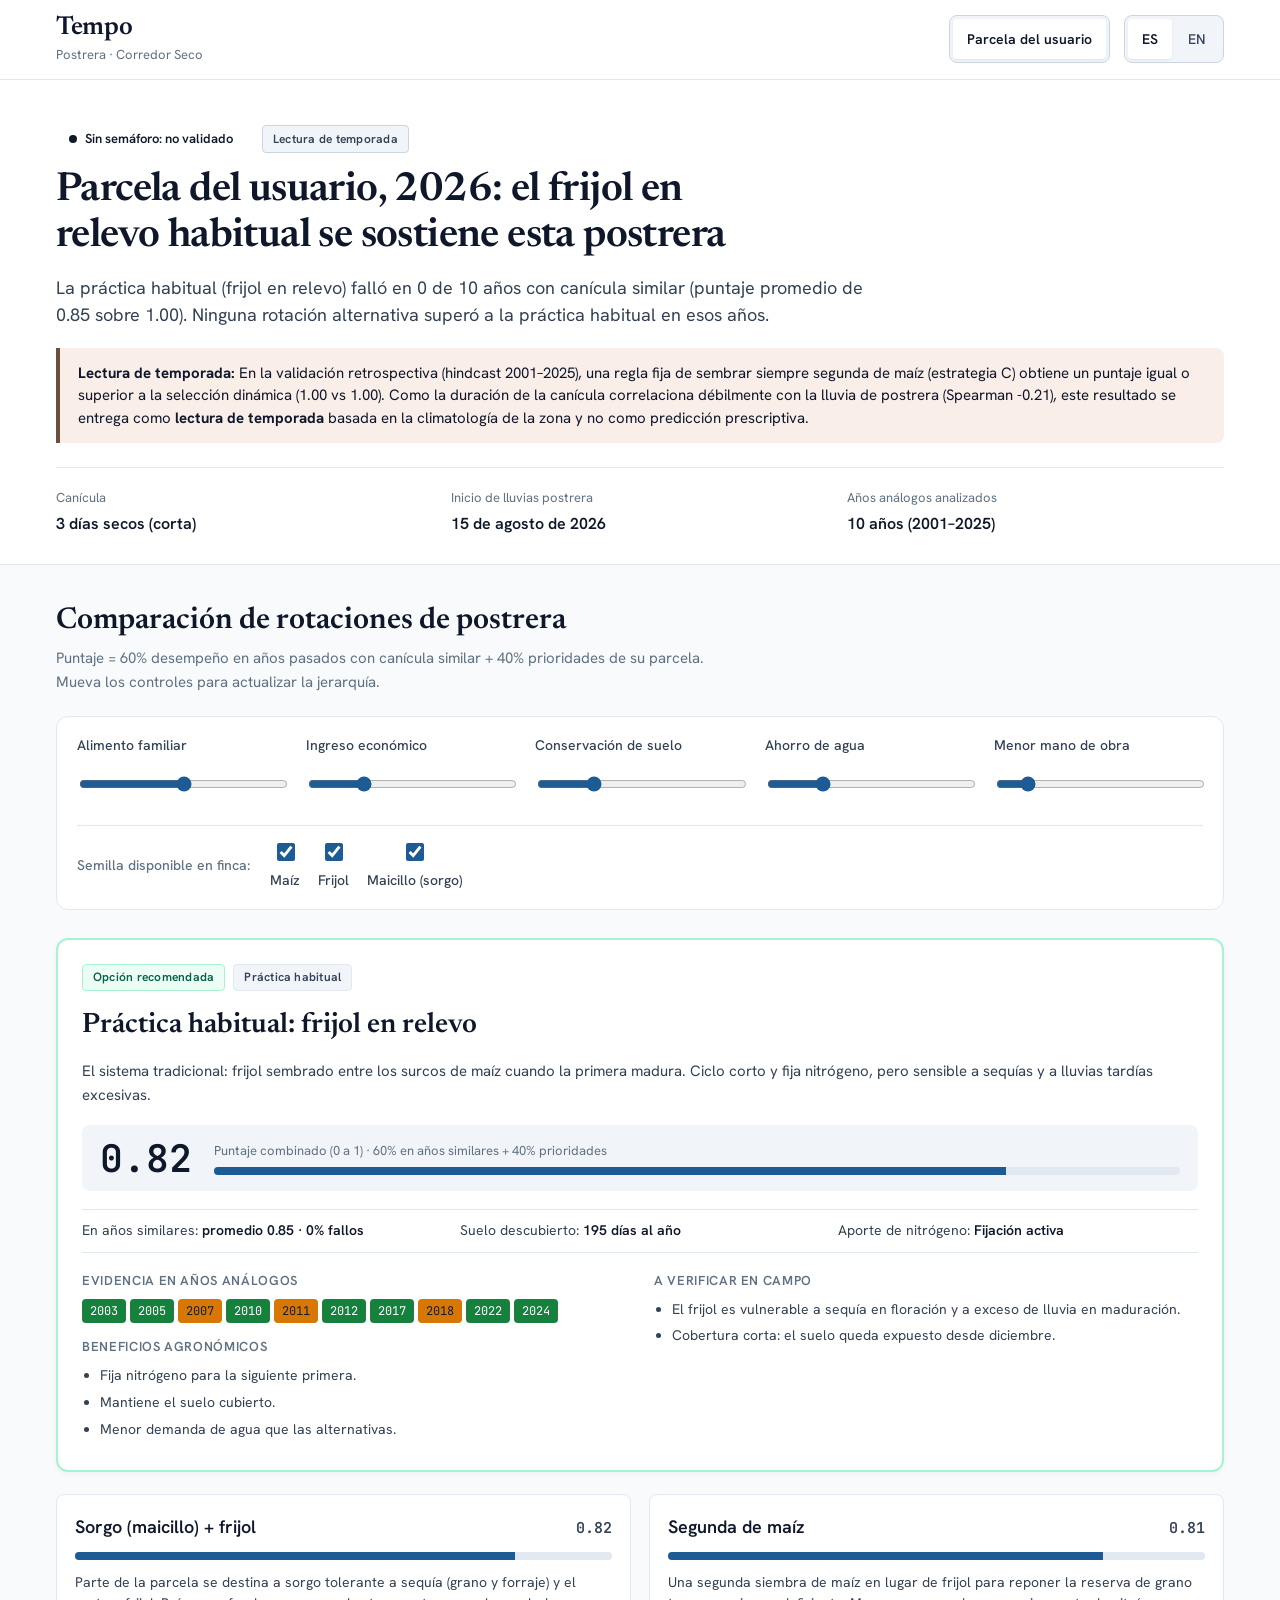
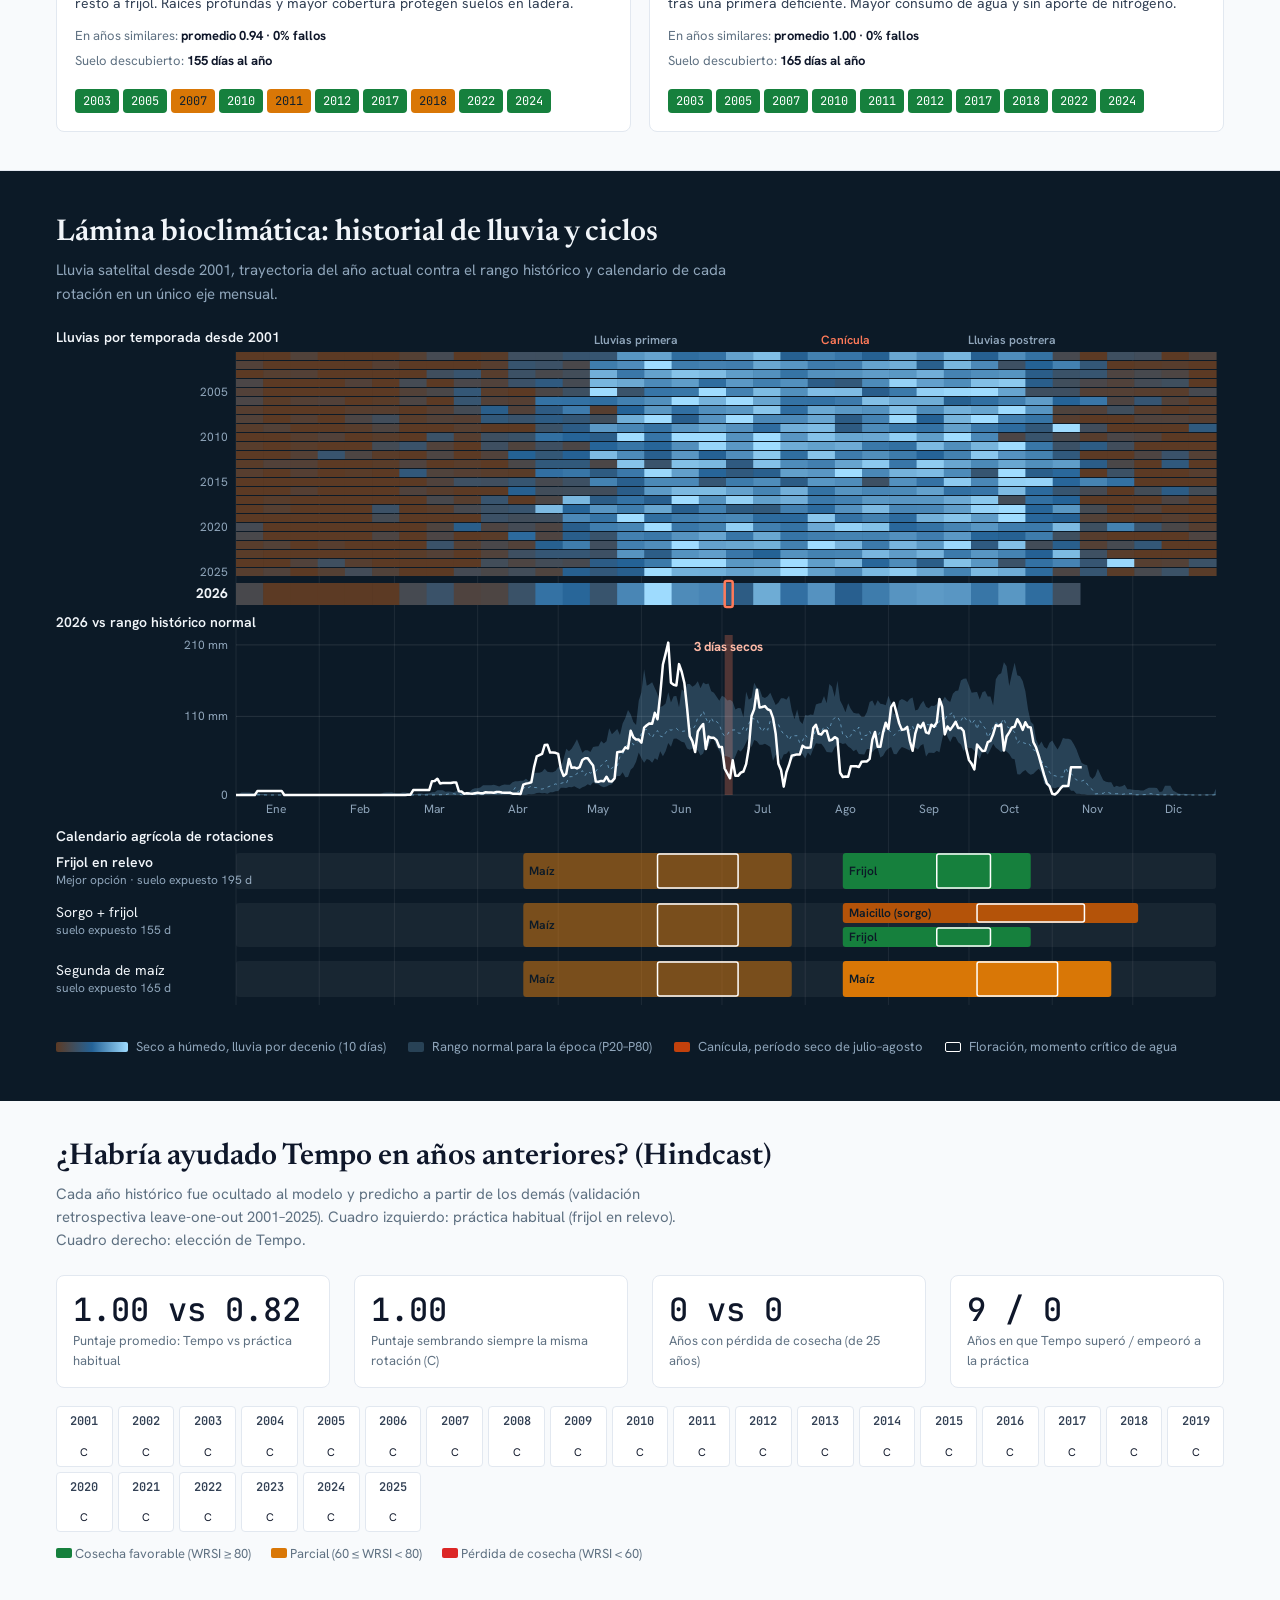
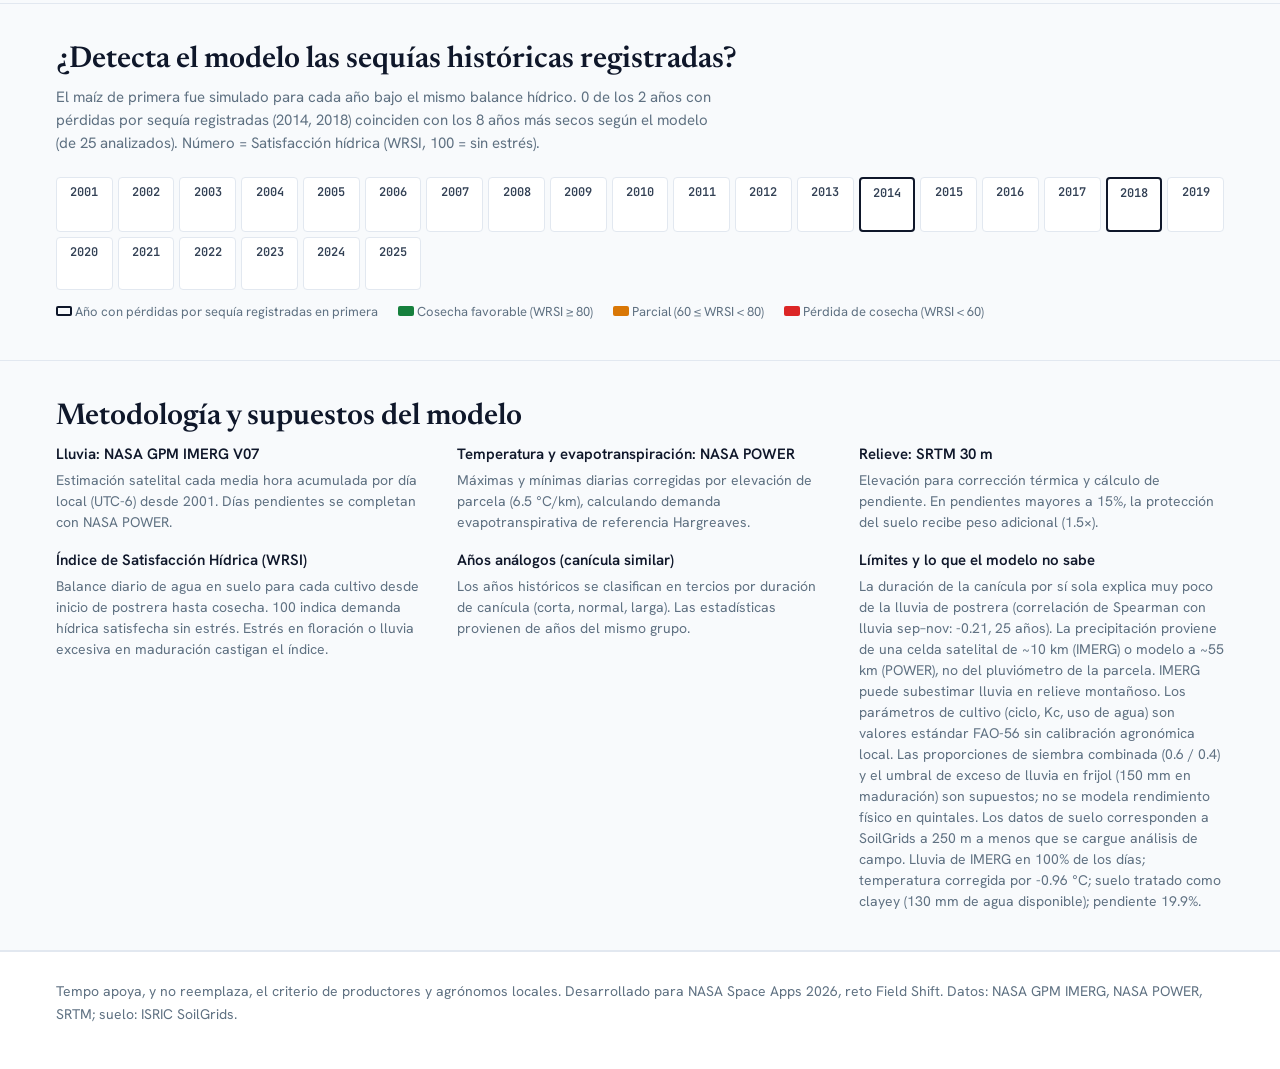
==== commit 6003f685: "Fase 3: integra validez/honestidad y parcelas multi-sitio; semáforo retirado en template; regenera s" ====
--- a/web/index.html
+++ b/web/index.html
@@ -1012,7 +1012,7 @@
 
 <script>
 {
-const DATA = {"demo":false,"zones":{"parcela":{"zone":{"key":"parcela","name":"Parcela del usuario, El Salvador","lat":13.796406,"lon":-89.801031,"parcel_elevation_m":null},"current_year":2026,"current":{"canicula_days":3,"canicula_class":"short","postrera_onset":"2026-08-15","analog_years":[2003,2005,2007,2010,2011,2012,2017,2018,2022,2024],"traffic_light":"green","recommended":"B"},"strategies":[{"key":"A","label":"Current: relay bean after maize","description":"The usual system: beans sown between the maize rows once the primera maize matures. Short cycle, fixes nitrogen, but sensitive to both drought and heavy late rains.","crops":["bean"],"available":true,"score":0.823,"analog_stats":{"n_years":10,"mean_score":0.85,"failure_rate":0.0,"good_rate":0.7},"all_years_stats":{"n_years":25,"mean_score":0.82,"failure_rate":0.0,"good_rate":0.64},"attributes":{"food":0.8,"income":0.8,"soil":0.76,"water":1.0,"labor":0.4,"nitrogen_fixing":true},"why":"In 10 past years with a short can\u00edcula like 2026, this strategy scored 0.85 on average (1 = good harvest, 0 = failure) and failed in 0% of them.","evidence":[{"year":2003,"score":1.0,"crops":{"bean":{"wrsi":100.0,"class":"good"}}},{"year":2005,"score":1.0,"crops":{"bean":{"wrsi":100.0,"class":"good"}}},{"year":2007,"score":0.5,"crops":{"bean":{"wrsi":100.0,"class":"partial"}}},{"year":2010,"score":1.0,"crops":{"bean":{"wrsi":100.0,"class":"good"}}},{"year":2011,"score":0.5,"crops":{"bean":{"wrsi":100.0,"class":"partial"}}},{"year":2012,"score":1.0,"crops":{"bean":{"wrsi":100.0,"class":"good"}}},{"year":2017,"score":1.0,"crops":{"bean":{"wrsi":100.0,"class":"good"}}},{"year":2018,"score":0.5,"crops":{"bean":{"wrsi":100.0,"class":"partial"}}},{"year":2022,"score":1.0,"crops":{"bean":{"wrsi":100.0,"class":"good"}}},{"year":2024,"score":1.0,"crops":{"bean":{"wrsi":100.0,"class":"good"}}}],"benefits":["Fixes nitrogen for the next primera.","Keeps more of the soil covered.","Lower water demand than the alternatives."],"gaps":["Rainfall is a ~10 km satellite cell (IMERG) or a ~55 km model cell (POWER), not the parcel. IMERG is known to miss part of the rain in mountain terrain.","Crop parameters (cycle, water use) are FAO-56 defaults not yet validated by a local agronomist.","Mixed-plot land shares (0.6 / 0.4) and the bean excess-rain threshold (150 mm at maturity) are assumptions; yields are not modeled.","Soil data is SoilGrids at 250 m unless the technician enters field data."],"risks":["Beans are hit by both drought at flowering and heavy rain at maturity.","Short ground cover: soil is bare again by December."],"rotation":[{"crop":"maize","season":"primera","start":108,"end":208,"flower_start":158,"flower_end":188},{"crop":"bean","season":"postrera","start":227,"end":297,"flower_start":262,"flower_end":282}],"bare_days":195},{"key":"B","label":"Sorghum + bean","description":"Part of the plot goes to drought-tolerant sorghum (grain and forage), the rest to beans. Deep roots and longer ground cover protect sloped soil.","crops":["sorghum","bean"],"available":true,"score":0.826,"analog_stats":{"n_years":10,"mean_score":0.94,"failure_rate":0.0,"good_rate":0.7},"all_years_stats":{"n_years":25,"mean_score":0.93,"failure_rate":0.0,"good_rate":0.64},"attributes":{"food":0.68,"income":0.56,"soil":0.83,"water":0.52,"labor":0.52,"nitrogen_fixing":true},"why":"In 10 past years with a short can\u00edcula like 2026, this strategy scored 0.94 on average (1 = good harvest, 0 = failure) and failed in 0% of them.","evidence":[{"year":2003,"score":1.0,"crops":{"sorghum":{"wrsi":99.2,"class":"good"},"bean":{"wrsi":100.0,"class":"good"}}},{"year":2005,"score":1.0,"crops":{"sorghum":{"wrsi":94.2,"class":"good"},"bean":{"wrsi":100.0,"class":"good"}}},{"year":2007,"score":0.8,"crops":{"sorghum":{"wrsi":95.9,"class":"good"},"bean":{"wrsi":100.0,"class":"partial"}}},{"year":2010,"score":1.0,"crops":{"sorghum":{"wrsi":82.1,"class":"good"},"bean":{"wrsi":100.0,"class":"good"}}},{"year":2011,"score":0.8,"crops":{"sorghum":{"wrsi":99.5,"class":"good"},"bean":{"wrsi":100.0,"class":"partial"}}},{"year":2012,"score":1.0,"crops":{"sorghum":{"wrsi":97.4,"class":"good"},"bean":{"wrsi":100.0,"class":"good"}}},{"year":2017,"score":1.0,"crops":{"sorghum":{"wrsi":97.5,"class":"good"},"bean":{"wrsi":100.0,"class":"good"}}},{"year":2018,"score":0.8,"crops":{"sorghum":{"wrsi":100.0,"class":"good"},"bean":{"wrsi":100.0,"class":"partial"}}},{"year":2022,"score":1.0,"crops":{"sorghum":{"wrsi":99.9,"class":"good"},"bean":{"wrsi":100.0,"class":"good"}}},{"year":2024,"score":1.0,"crops":{"sorghum":{"wrsi":100.0,"class":"good"},"bean":{"wrsi":100.0,"class":"good"}}}],"benefits":["Fixes nitrogen for the next primera.","Keeps more of the soil covered.","Spreads risk across two crops."],"gaps":["Rainfall is a ~10 km satellite cell (IMERG) or a ~55 km model cell (POWER), not the parcel. IMERG is known to miss part of the rain in mountain terrain.","Crop parameters (cycle, water use) are FAO-56 defaults not yet validated by a local agronomist.","Mixed-plot land shares (0.6 / 0.4) and the bean excess-rain threshold (150 mm at maturity) are assumptions; yields are not modeled.","Soil data is SoilGrids at 250 m unless the technician enters field data."],"risks":["Sorghum is less valued as human food than maize or beans.","Longer cycle: sorghum harvest falls into the dry season (December-January).","Seed of local sorghum (maicillo) varieties must be confirmed."],"rotation":[{"crop":"maize","season":"primera","start":108,"end":208,"flower_start":158,"flower_end":188},{"crop":"sorghum","season":"postrera","start":227,"end":337,"flower_start":277,"flower_end":317},{"crop":"bean","season":"postrera","start":227,"end":297,"flower_start":262,"flower_end":282}],"bare_days":155},{"key":"C","label":"Second maize","description":"A second maize crop instead of beans, to rebuild the grain reserve after a lost primera. Highest water demand of the three and no nitrogen return.","crops":["maize"],"available":true,"score":0.808,"analog_stats":{"n_years":10,"mean_score":1.0,"failure_rate":0.0,"good_rate":1.0},"all_years_stats":{"n_years":25,"mean_score":1.0,"failure_rate":0.0,"good_rate":1.0},"attributes":{"food":1.0,"income":0.6,"soil":0.18,"water":0.0,"labor":0.5,"nitrogen_fixing":false},"why":"In 10 past years with a short can\u00edcula like 2026, this strategy scored 1.0 on average (1 = good harvest, 0 = failure) and failed in 0% of them.","evidence":[{"year":2003,"score":1.0,"crops":{"maize":{"wrsi":100.0,"class":"good"}}},{"year":2005,"score":1.0,"crops":{"maize":{"wrsi":96.3,"class":"good"}}},{"year":2007,"score":1.0,"crops":{"maize":{"wrsi":97.6,"class":"good"}}},{"year":2010,"score":1.0,"crops":{"maize":{"wrsi":82.0,"class":"good"}}},{"year":2011,"score":1.0,"crops":{"maize":{"wrsi":98.7,"class":"good"}}},{"year":2012,"score":1.0,"crops":{"maize":{"wrsi":99.3,"class":"good"}}},{"year":2017,"score":1.0,"crops":{"maize":{"wrsi":99.7,"class":"good"}}},{"year":2018,"score":1.0,"crops":{"maize":{"wrsi":100.0,"class":"good"}}},{"year":2022,"score":1.0,"crops":{"maize":{"wrsi":99.5,"class":"good"}}},{"year":2024,"score":1.0,"crops":{"maize":{"wrsi":100.0,"class":"good"}}}],"benefits":["Highest food value."],"gaps":["Rainfall is a ~10 km satellite cell (IMERG) or a ~55 km model cell (POWER), not the parcel. IMERG is known to miss part of the rain in mountain terrain.","Crop parameters (cycle, water use) are FAO-56 defaults not yet validated by a local agronomist.","Mixed-plot land shares (0.6 / 0.4) and the bean excess-rain threshold (150 mm at maturity) are assumptions; yields are not modeled.","Soil data is SoilGrids at 250 m unless the technician enters field data."],"risks":["Highest water demand; late planting pushes grain filling into the dry season.","No nitrogen returned to the soil; maize after maize depletes it.","Skipping the bean crop removes the household's main protein and cash crop."],"rotation":[{"crop":"maize","season":"primera","start":108,"end":208,"flower_start":158,"flower_end":188},{"crop":"maize","season":"postrera","start":227,"end":327,"flower_start":277,"flower_end":307}],"bare_days":165}],"validation":{"n_years":25,"mean_score_tempo":1.0,"mean_score_current":0.82,"mean_score_same_every_year":1.0,"mean_score_best_possible":1.0,"failure_years_tempo":0,"failure_years_current":0,"years_tempo_better":9,"years_tempo_worse":0,"picks":{"C":25},"by_year":[{"year":2001,"canicula_class":"long","pick":"C","score_pick":1.0,"score_A":1.0,"clim_pick":"C","score_clim":1.0,"best_possible":1.0},{"year":2002,"canicula_class":"normal","pick":"C","score_pick":1.0,"score_A":1.0,"clim_pick":"C","score_clim":1.0,"best_possible":1.0},{"year":2003,"canicula_class":"short","pick":"C","score_pick":1.0,"score_A":1.0,"clim_pick":"C","score_clim":1.0,"best_possible":1.0},{"year":2004,"canicula_class":"long","pick":"C","score_pick":1.0,"score_A":0.5,"clim_pick":"C","score_clim":1.0,"best_possible":1.0},{"year":2005,"canicula_class":"short","pick":"C","score_pick":1.0,"score_A":1.0,"clim_pick":"C","score_clim":1.0,"best_possible":1.0},{"year":2006,"canicula_class":"normal","pick":"C","score_pick":1.0,"score_A":1.0,"clim_pick":"C","score_clim":1.0,"best_possible":1.0},{"year":2007,"canicula_class":"short","pick":"C","score_pick":1.0,"score_A":0.5,"clim_pick":"C","score_clim":1.0,"best_possible":1.0},{"year":2008,"canicula_class":"normal","pick":"C","score_pick":1.0,"score_A":1.0,"clim_pick":"C","score_clim":1.0,"best_possible":1.0},{"year":2009,"canicula_class":"long","pick":"C","score_pick":1.0,"score_A":1.0,"clim_pick":"C","score_clim":1.0,"best_possible":1.0},{"year":2010,"canicula_class":"short","pick":"C","score_pick":1.0,"score_A":1.0,"clim_pick":"C","score_clim":1.0,"best_possible":1.0},{"year":2011,"canicula_class":"short","pick":"C","score_pick":1.0,"score_A":0.5,"clim_pick":"C","score_clim":1.0,"best_possible":1.0},{"year":2012,"canicula_class":"short","pick":"C","score_pick":1.0,"score_A":1.0,"clim_pick":"C","score_clim":1.0,"best_possible":1.0},{"year":2013,"canicula_class":"long","pick":"C","score_pick":1.0,"score_A":1.0,"clim_pick":"C","score_clim":1.0,"best_possible":1.0},{"year":2014,"canicula_class":"long","pick":"C","score_pick":1.0,"score_A":0.5,"clim_pick":"C","score_clim":1.0,"best_possible":1.0},{"year":2015,"canicula_class":"long","pick":"C","score_pick":1.0,"score_A":0.5,"clim_pick":"C","score_clim":1.0,"best_possible":1.0},{"year":2016,"canicula_class":"normal","pick":"C","score_pick":1.0,"score_A":0.5,"clim_pick":"C","score_clim":1.0,"best_possible":1.0},{"year":2017,"canicula_class":"short","pick":"C","score_pick":1.0,"score_A":1.0,"clim_pick":"C","score_clim":1.0,"best_possible":1.0},{"year":2018,"canicula_class":"short","pick":"C","score_pick":1.0,"score_A":0.5,"clim_pick":"C","score_clim":1.0,"best_possible":1.0},{"year":2019,"canicula_class":"normal","pick":"C","score_pick":1.0,"score_A":0.5,"clim_pick":"C","score_clim":1.0,"best_possible":1.0},{"year":2020,"canicula_class":"normal","pick":"C","score_pick":1.0,"score_A":1.0,"clim_pick":"C","score_clim":1.0,"best_possible":1.0},{"year":2021,"canicula_class":"long","pick":"C","score_pick":1.0,"score_A":1.0,"clim_pick":"C","score_clim":1.0,"best_possible":1.0},{"year":2022,"canicula_class":"short","pick":"C","score_pick":1.0,"score_A":1.0,"clim_pick":"C","score_clim":1.0,"best_possible":1.0},{"year":2023,"canicula_class":"normal","pick":"C","score_pick":1.0,"score_A":1.0,"clim_pick":"C","score_clim":1.0,"best_possible":1.0},{"year":2024,"canicula_class":"short","pick":"C","score_pick":1.0,"score_A":1.0,"clim_pick":"C","score_clim":1.0,"best_possible":1.0},{"year":2025,"canicula_class":"normal","pick":"C","score_pick":1.0,"score_A":0.5,"clim_pick":"C","score_clim":1.0,"best_possible":1.0}]},"skill":{"n_years":26,"canicula_vs_sep_nov_rain":-0.21,"canicula_vs_score":{"A":-0.11,"B":-0.09,"C":null}},"primera_check":{"years":[{"year":2001,"wrsi":100.0,"wrsi_flowering":100.0,"class":"good","rank_driest":3,"documented":false},{"year":2002,"wrsi":100.0,"wrsi_flowering":100.0,"class":"good","rank_driest":3,"documented":false},{"year":2003,"wrsi":100.0,"wrsi_flowering":100.0,"class":"good","rank_driest":3,"documented":false},{"year":2004,"wrsi":100.0,"wrsi_flowering":100.0,"class":"good","rank_driest":3,"documented":false},{"year":2005,"wrsi":100.0,"wrsi_flowering":100.0,"class":"good","rank_driest":3,"documented":false},{"year":2006,"wrsi":100.0,"wrsi_flowering":100.0,"class":"good","rank_driest":3,"documented":false},{"year":2007,"wrsi":100.0,"wrsi_flowering":100.0,"class":"good","rank_driest":3,"documented":false},{"year":2008,"wrsi":100.0,"wrsi_flowering":100.0,"class":"good","rank_driest":3,"documented":false},{"year":2009,"wrsi":100.0,"wrsi_flowering":100.0,"class":"good","rank_driest":3,"documented":false},{"year":2010,"wrsi":100.0,"wrsi_flowering":100.0,"class":"good","rank_driest":3,"documented":false},{"year":2011,"wrsi":100.0,"wrsi_flowering":100.0,"class":"good","rank_driest":3,"documented":false},{"year":2012,"wrsi":100.0,"wrsi_flowering":100.0,"class":"good","rank_driest":3,"documented":false},{"year":2013,"wrsi":100.0,"wrsi_flowering":100.0,"class":"good","rank_driest":3,"documented":false},{"year":2014,"wrsi":100.0,"wrsi_flowering":100.0,"class":"good","rank_driest":3,"documented":true},{"year":2015,"wrsi":100.0,"wrsi_flowering":100.0,"class":"good","rank_driest":3,"documented":false},{"year":2016,"wrsi":98.8,"wrsi_flowering":99.5,"class":"good","rank_driest":1,"documented":false},{"year":2017,"wrsi":99.9,"wrsi_flowering":100.0,"class":"good","rank_driest":2,"documented":false},{"year":2018,"wrsi":100.0,"wrsi_flowering":100.0,"class":"good","rank_driest":3,"documented":true},{"year":2019,"wrsi":100.0,"wrsi_flowering":100.0,"class":"good","rank_driest":3,"documented":false},{"year":2020,"wrsi":100.0,"wrsi_flowering":100.0,"class":"good","rank_driest":3,"documented":false},{"year":2021,"wrsi":100.0,"wrsi_flowering":100.0,"class":"good","rank_driest":3,"documented":false},{"year":2022,"wrsi":100.0,"wrsi_flowering":100.0,"class":"good","rank_driest":3,"documented":false},{"year":2023,"wrsi":100.0,"wrsi_flowering":100.0,"class":"good","rank_driest":3,"documented":false},{"year":2024,"wrsi":100.0,"wrsi_flowering":100.0,"class":"good","rank_driest":3,"documented":false},{"year":2025,"wrsi":100.0,"wrsi_flowering":100.0,"class":"good","rank_driest":3,"documented":false},{"year":2026,"wrsi":100.0,"wrsi_flowering":100.0,"class":"good","rank_driest":3,"documented":false}],"n_years":26,"worst_third_size":9,"documented":[2014,2018],"documented_in_worst_third":[2014,2018],"n_at_max_wrsi":24,"discriminative":false},"hindcast":{"method":"leave-one-out by canicula tercile; hit/fallo only for cited drought years (D6), primera maize WRSI in the worst third","worst_third_size":9,"years":[{"year":2001,"strategy":"C","canicula_class":"long","score_strategy":1.0,"score_current":1.0,"crops":{"bean":{"wrsi":100.0,"class":"good"},"sorghum":{"wrsi":92.4,"class":"good"},"maize":{"wrsi":94.1,"class":"good"}},"primera_maize":{"wrsi":100.0,"class":"good","rank_driest":3},"documented":false,"result":null,"source":null},{"year":2002,"strategy":"C","canicula_class":"normal","score_strategy":1.0,"score_current":1.0,"crops":{"bean":{"wrsi":100.0,"class":"good"},"sorghum":{"wrsi":100.0,"class":"good"},"maize":{"wrsi":100.0,"class":"good"}},"primera_maize":{"wrsi":100.0,"class":"good","rank_driest":3},"documented":false,"result":null,"source":null},{"year":2003,"strategy":"C","canicula_class":"short","score_strategy":1.0,"score_current":1.0,"crops":{"bean":{"wrsi":100.0,"class":"good"},"sorghum":{"wrsi":99.2,"class":"good"},"maize":{"wrsi":100.0,"class":"good"}},"primera_maize":{"wrsi":100.0,"class":"good","rank_driest":3},"documented":false,"result":null,"source":null},{"year":2004,"strategy":"C","canicula_class":"long","score_strategy":1.0,"score_current":0.5,"crops":{"bean":{"wrsi":100.0,"class":"partial"},"sorghum":{"wrsi":98.1,"class":"good"},"maize":{"wrsi":98.9,"class":"good"}},"primera_maize":{"wrsi":100.0,"class":"good","rank_driest":3},"documented":false,"result":null,"source":null},{"year":2005,"strategy":"C","canicula_class":"short","score_strategy":1.0,"score_current":1.0,"crops":{"bean":{"wrsi":100.0,"class":"good"},"sorghum":{"wrsi":94.2,"class":"good"},"maize":{"wrsi":96.3,"class":"good"}},"primera_maize":{"wrsi":100.0,"class":"good","rank_driest":3},"documented":false,"result":null,"source":null},{"year":2006,"strategy":"C","canicula_class":"normal","score_strategy":1.0,"score_current":1.0,"crops":{"bean":{"wrsi":99.9,"class":"good"},"sorghum":{"wrsi":100.0,"class":"good"},"maize":{"wrsi":100.0,"class":"good"}},"primera_maize":{"wrsi":100.0,"class":"good","rank_driest":3},"documented":false,"result":null,"source":null},{"year":2007,"strategy":"C","canicula_class":"short","score_strategy":1.0,"score_current":0.5,"crops":{"bean":{"wrsi":100.0,"class":"partial"},"sorghum":{"wrsi":95.9,"class":"good"},"maize":{"wrsi":97.6,"class":"good"}},"primera_maize":{"wrsi":100.0,"class":"good","rank_driest":3},"documented":false,"result":null,"source":null},{"year":2008,"strategy":"C","canicula_class":"normal","score_strategy":1.0,"score_current":1.0,"crops":{"bean":{"wrsi":100.0,"class":"good"},"sorghum":{"wrsi":93.5,"class":"good"},"maize":{"wrsi":96.6,"class":"good"}},"primera_maize":{"wrsi":100.0,"class":"good","rank_driest":3},"documented":false,"result":null,"source":null},{"year":2009,"strategy":"C","canicula_class":"long","score_strategy":1.0,"score_current":1.0,"crops":{"bean":{"wrsi":100.0,"class":"good"},"sorghum":{"wrsi":99.9,"class":"good"},"maize":{"wrsi":100.0,"class":"good"}},"primera_maize":{"wrsi":100.0,"class":"good","rank_driest":3},"documented":false,"result":null,"source":null},{"year":2010,"strategy":"C","canicula_class":"short","score_strategy":1.0,"score_current":1.0,"crops":{"bean":{"wrsi":100.0,"class":"good"},"sorghum":{"wrsi":82.1,"class":"good"},"maize":{"wrsi":82.0,"class":"good"}},"primera_maize":{"wrsi":100.0,"class":"good","rank_driest":3},"documented":false,"result":null,"source":null},{"year":2011,"strategy":"C","canicula_class":"short","score_strategy":1.0,"score_current":0.5,"crops":{"bean":{"wrsi":100.0,"class":"partial"},"sorghum":{"wrsi":99.5,"class":"good"},"maize":{"wrsi":98.7,"class":"good"}},"primera_maize":{"wrsi":100.0,"class":"good","rank_driest":3},"documented":false,"result":null,"source":null},{"year":2012,"strategy":"C","canicula_class":"short","score_strategy":1.0,"score_current":1.0,"crops":{"bean":{"wrsi":100.0,"class":"good"},"sorghum":{"wrsi":97.4,"class":"good"},"maize":{"wrsi":99.3,"class":"good"}},"primera_maize":{"wrsi":100.0,"class":"good","rank_driest":3},"documented":false,"result":null,"source":null},{"year":2013,"strategy":"C","canicula_class":"long","score_strategy":1.0,"score_current":1.0,"crops":{"bean":{"wrsi":100.0,"class":"good"},"sorghum":{"wrsi":100.0,"class":"good"},"maize":{"wrsi":100.0,"class":"good"}},"primera_maize":{"wrsi":100.0,"class":"good","rank_driest":3},"documented":false,"result":null,"source":null},{"year":2014,"strategy":"C","canicula_class":"long","score_strategy":1.0,"score_current":0.5,"crops":{"bean":{"wrsi":100.0,"class":"partial"},"sorghum":{"wrsi":99.6,"class":"good"},"maize":{"wrsi":100.0,"class":"good"}},"primera_maize":{"wrsi":100.0,"class":"good","rank_driest":3},"documented":true,"result":"hit","source":"FAO, 29 Jun 2016, ReliefWeb GLIDE DR-2014-000132-HND (https://reliefweb.int/disaster/dr-2014-000132-hnd): loss of staple grain crops in El Salvador since mid-2014."},{"year":2015,"strategy":"C","canicula_class":"long","score_strategy":1.0,"score_current":0.5,"crops":{"bean":{"wrsi":100.0,"class":"partial"},"sorghum":{"wrsi":100.0,"class":"good"},"maize":{"wrsi":100.0,"class":"good"}},"primera_maize":{"wrsi":100.0,"class":"good","rank_driest":3},"documented":false,"result":null,"source":null},{"year":2016,"strategy":"C","canicula_class":"normal","score_strategy":1.0,"score_current":0.5,"crops":{"bean":{"wrsi":100.0,"class":"partial"},"sorghum":{"wrsi":96.2,"class":"good"},"maize":{"wrsi":98.3,"class":"good"}},"primera_maize":{"wrsi":98.8,"class":"good","rank_driest":1},"documented":false,"result":null,"source":null},{"year":2017,"strategy":"C","canicula_class":"short","score_strategy":1.0,"score_current":1.0,"crops":{"bean":{"wrsi":100.0,"class":"good"},"sorghum":{"wrsi":97.5,"class":"good"},"maize":{"wrsi":99.7,"class":"good"}},"primera_maize":{"wrsi":99.9,"class":"good","rank_driest":2},"documented":false,"result":null,"source":null},{"year":2018,"strategy":"C","canicula_class":"short","score_strategy":1.0,"score_current":0.5,"crops":{"bean":{"wrsi":100.0,"class":"partial"},"sorghum":{"wrsi":100.0,"class":"good"},"maize":{"wrsi":100.0,"class":"good"}},"primera_maize":{"wrsi":100.0,"class":"good","rank_driest":3},"documented":true,"result":"hit","source":"ReliefWeb GLIDE DR-2018-000106-SLV (https://reliefweb.int/disaster/dr-2018-000106-slv): over 90,000 metric tons of corn lost, red alert."},{"year":2019,"strategy":"C","canicula_class":"normal","score_strategy":1.0,"score_current":0.5,"crops":{"bean":{"wrsi":100.0,"class":"partial"},"sorghum":{"wrsi":98.2,"class":"good"},"maize":{"wrsi":100.0,"class":"good"}},"primera_maize":{"wrsi":100.0,"class":"good","rank_driest":3},"documented":false,"result":null,"source":null},{"year":2020,"strategy":"C","canicula_class":"normal","score_strategy":1.0,"score_current":1.0,"crops":{"bean":{"wrsi":100.0,"class":"good"},"sorghum":{"wrsi":100.0,"class":"good"},"maize":{"wrsi":100.0,"class":"good"}},"primera_maize":{"wrsi":100.0,"class":"good","rank_driest":3},"documented":false,"result":null,"source":null},{"year":2021,"strategy":"C","canicula_class":"long","score_strategy":1.0,"score_current":1.0,"crops":{"bean":{"wrsi":100.0,"class":"good"},"sorghum":{"wrsi":96.3,"class":"good"},"maize":{"wrsi":98.6,"class":"good"}},"primera_maize":{"wrsi":100.0,"class":"good","rank_driest":3},"documented":false,"result":null,"source":null},{"year":2022,"strategy":"C","canicula_class":"short","score_strategy":1.0,"score_current":1.0,"crops":{"bean":{"wrsi":100.0,"class":"good"},"sorghum":{"wrsi":99.9,"class":"good"},"maize":{"wrsi":99.5,"class":"good"}},"primera_maize":{"wrsi":100.0,"class":"good","rank_driest":3},"documented":false,"result":null,"source":null},{"year":2023,"strategy":"C","canicula_class":"normal","score_strategy":1.0,"score_current":1.0,"crops":{"bean":{"wrsi":100.0,"class":"good"},"sorghum":{"wrsi":100.0,"class":"good"},"maize":{"wrsi":100.0,"class":"good"}},"primera_maize":{"wrsi":100.0,"class":"good","rank_driest":3},"documented":false,"result":null,"source":null},{"year":2024,"strategy":"C","canicula_class":"short","score_strategy":1.0,"score_current":1.0,"crops":{"bean":{"wrsi":100.0,"class":"good"},"sorghum":{"wrsi":100.0,"class":"good"},"maize":{"wrsi":100.0,"class":"good"}},"primera_maize":{"wrsi":100.0,"class":"good","rank_driest":3},"documented":false,"result":null,"source":null},{"year":2025,"strategy":"C","canicula_class":"normal","score_strategy":1.0,"score_current":0.5,"crops":{"bean":{"wrsi":100.0,"class":"partial"},"sorghum":{"wrsi":96.8,"class":"good"},"maize":{"wrsi":98.7,"class":"good"}},"primera_maize":{"wrsi":100.0,"class":"good","rank_driest":3},"documented":false,"result":null,"source":null}]},"rain_source_sensitivity":{"available":true,"convention":"bias = POWER - IMERG; bias_pct relative to IMERG; years with complete IMERG only","windows":{"primera":{"months":"05-01..08-31","n_years":25,"mean_imerg_mm":1121.9,"mean_power_mm":813.5,"bias_mm":-308.4,"bias_pct":-27.5,"spearman":0.49,"by_year":[{"year":2001,"imerg_mm":852.3,"power_mm":499.2},{"year":2002,"imerg_mm":1038.9,"power_mm":462.3},{"year":2003,"imerg_mm":1145.9,"power_mm":481.8},{"year":2004,"imerg_mm":970.0,"power_mm":636.7},{"year":2005,"imerg_mm":1178.9,"power_mm":761.6},{"year":2006,"imerg_mm":1250.2,"power_mm":738.1},{"year":2007,"imerg_mm":993.7,"power_mm":769.9},{"year":2008,"imerg_mm":1354.9,"power_mm":829.5},{"year":2009,"imerg_mm":1018.1,"power_mm":699.4},{"year":2010,"imerg_mm":1646.7,"power_mm":1036.5},{"year":2011,"imerg_mm":1135.4,"power_mm":627.7},{"year":2012,"imerg_mm":1061.9,"power_mm":645.0},{"year":2013,"imerg_mm":1103.4,"power_mm":743.0},{"year":2014,"imerg_mm":1084.2,"power_mm":680.8},{"year":2015,"imerg_mm":723.9,"power_mm":621.5},{"year":2016,"imerg_mm":975.9,"power_mm":739.2},{"year":2017,"imerg_mm":1259.2,"power_mm":1005.2},{"year":2018,"imerg_mm":862.9,"power_mm":886.1},{"year":2019,"imerg_mm":1020.3,"power_mm":1106.2},{"year":2020,"imerg_mm":1550.0,"power_mm":1283.3},{"year":2021,"imerg_mm":890.8,"power_mm":1126.6},{"year":2022,"imerg_mm":1343.2,"power_mm":1288.1},{"year":2023,"imerg_mm":865.2,"power_mm":569.1},{"year":2024,"imerg_mm":1333.3,"power_mm":1055.1},{"year":2025,"imerg_mm":1389.4,"power_mm":1046.4}]},"canicula":{"months":"07-01..08-31","n_years":26,"mean_imerg_mm":587.1,"mean_power_mm":406.1,"bias_mm":-181.0,"bias_pct":-30.8,"spearman":0.5,"by_year":[{"year":2001,"imerg_mm":483.7,"power_mm":313.9},{"year":2002,"imerg_mm":534.0,"power_mm":215.1},{"year":2003,"imerg_mm":555.5,"power_mm":283.0},{"year":2004,"imerg_mm":472.6,"power_mm":288.7},{"year":2005,"imerg_mm":604.0,"power_mm":334.9},{"year":2006,"imerg_mm":667.5,"power_mm":361.2},{"year":2007,"imerg_mm":633.0,"power_mm":473.8},{"year":2008,"imerg_mm":653.4,"power_mm":469.1},{"year":2009,"imerg_mm":537.8,"power_mm":381.9},{"year":2010,"imerg_mm":781.6,"power_mm":486.2},{"year":2011,"imerg_mm":708.8,"power_mm":385.7},{"year":2012,"imerg_mm":614.0,"power_mm":375.8},{"year":2013,"imerg_mm":625.1,"power_mm":417.8},{"year":2014,"imerg_mm":594.0,"power_mm":311.1},{"year":2015,"imerg_mm":415.5,"power_mm":265.3},{"year":2016,"imerg_mm":533.0,"power_mm":432.6},{"year":2017,"imerg_mm":661.8,"power_mm":516.7},{"year":2018,"imerg_mm":429.3,"power_mm":479.1},{"year":2019,"imerg_mm":464.1,"power_mm":518.8},{"year":2020,"imerg_mm":705.4,"power_mm":620.0},{"year":2021,"imerg_mm":497.2,"power_mm":497.0},{"year":2022,"imerg_mm":707.6,"power_mm":646.5},{"year":2023,"imerg_mm":508.8,"power_mm":335.9},{"year":2024,"imerg_mm":660.7,"power_mm":552.6},{"year":2025,"imerg_mm":776.1,"power_mm":483.1},{"year":2026,"imerg_mm":439.4,"power_mm":112.6}]},"sep_nov":{"months":"09-01..11-30","n_years":25,"mean_imerg_mm":642.5,"mean_power_mm":453.9,"bias_mm":-188.6,"bias_pct":-29.4,"spearman":0.65,"by_year":[{"year":2001,"imerg_mm":503.3,"power_mm":206.3},{"year":2002,"imerg_mm":500.2,"power_mm":430.0},{"year":2003,"imerg_mm":521.6,"power_mm":244.1},{"year":2004,"imerg_mm":634.9,"power_mm":462.6},{"year":2005,"imerg_mm":985.2,"power_mm":618.3},{"year":2006,"imerg_mm":588.3,"power_mm":333.4},{"year":2007,"imerg_mm":717.7,"power_mm":490.6},{"year":2008,"imerg_mm":615.7,"power_mm":439.0},{"year":2009,"imerg_mm":541.2,"power_mm":320.3},{"year":2010,"imerg_mm":571.3,"power_mm":298.5},{"year":2011,"imerg_mm":907.0,"power_mm":561.5},{"year":2012,"imerg_mm":508.9,"power_mm":252.6},{"year":2013,"imerg_mm":726.1,"power_mm":315.5},{"year":2014,"imerg_mm":686.8,"power_mm":465.7},{"year":2015,"imerg_mm":862.9,"power_mm":660.8},{"year":2016,"imerg_mm":506.6,"power_mm":449.4},{"year":2017,"imerg_mm":538.2,"power_mm":461.5},{"year":2018,"imerg_mm":820.0,"power_mm":580.0},{"year":2019,"imerg_mm":731.0,"power_mm":527.2},{"year":2020,"imerg_mm":627.6,"power_mm":738.1},{"year":2021,"imerg_mm":378.8,"power_mm":426.7},{"year":2022,"imerg_mm":628.2,"power_mm":504.8},{"year":2023,"imerg_mm":626.7,"power_mm":677.0},{"year":2024,"imerg_mm":693.6,"power_mm":442.4},{"year":2025,"imerg_mm":640.2,"power_mm":440.0}]}},"n_years_compared":25,"verdict_changes":[{"year":2007,"pick_imerg":"C","pick_power":"A","score_imerg":1.0,"score_power":0.5},{"year":2008,"pick_imerg":"C","pick_power":"A","score_imerg":1.0,"score_power":1.0},{"year":2013,"pick_imerg":"C","pick_power":"A","score_imerg":1.0,"score_power":1.0},{"year":2015,"pick_imerg":"C","pick_power":"A","score_imerg":1.0,"score_power":0.5},{"year":2018,"pick_imerg":"C","pick_power":"A","score_imerg":1.0,"score_power":1.0},{"year":2020,"pick_imerg":"C","pick_power":"A","score_imerg":1.0,"score_power":1.0},{"year":2022,"pick_imerg":"C","pick_power":"A","score_imerg":1.0,"score_power":0.5},{"year":2023,"pick_imerg":"C","pick_power":"A","score_imerg":1.0,"score_power":1.0}],"n_verdict_changes":8,"picks":{"imerg":{"C":25},"power":{"C":17,"A":8}},"mean_score_tempo":{"imerg":1.0,"power":0.92}},"yearly":[{"year":2001,"primera_onset":"2001-05-17","primera_false_onset":false,"canicula_days":5,"canicula_start":"2001-08-16","rain_jul_aug_mm":483.7,"postrera_onset":"2001-08-21","rain_sep_nov_mm":503.3},{"year":2002,"primera_onset":"2002-05-11","primera_false_onset":false,"canicula_days":4,"canicula_start":"2002-08-12","rain_jul_aug_mm":534.0,"postrera_onset":"2002-08-15","rain_sep_nov_mm":500.2},{"year":2003,"primera_onset":"2003-05-08","primera_false_onset":false,"canicula_days":3,"canicula_start":"2003-08-12","rain_jul_aug_mm":555.5,"postrera_onset":"2003-08-15","rain_sep_nov_mm":521.6},{"year":2004,"primera_onset":"2004-04-23","primera_false_onset":false,"canicula_days":5,"canicula_start":"2004-08-10","rain_jul_aug_mm":472.6,"postrera_onset":"2004-08-15","rain_sep_nov_mm":634.9},{"year":2005,"primera_onset":"2005-05-11","primera_false_onset":false,"canicula_days":2,"canicula_start":"2005-07-05","rain_jul_aug_mm":604.0,"postrera_onset":"2005-08-15","rain_sep_nov_mm":985.2},{"year":2006,"primera_onset":"2006-04-21","primera_false_onset":false,"canicula_days":4,"canicula_start":"2006-08-14","rain_jul_aug_mm":667.5,"postrera_onset":"2006-08-15","rain_sep_nov_mm":588.3},{"year":2007,"primera_onset":"2007-04-24","primera_false_onset":true,"canicula_days":2,"canicula_start":"2007-07-29","rain_jul_aug_mm":633.0,"postrera_onset":"2007-08-15","rain_sep_nov_mm":717.7},{"year":2008,"primera_onset":"2008-04-08","primera_false_onset":true,"canicula_days":4,"canicula_start":"2008-07-25","rain_jul_aug_mm":653.4,"postrera_onset":"2008-08-19","rain_sep_nov_mm":615.7},{"year":2009,"primera_onset":"2009-05-04","primera_false_onset":false,"canicula_days":9,"canicula_start":"2009-07-13","rain_jul_aug_mm":537.8,"postrera_onset":"2009-08-15","rain_sep_nov_mm":541.2},{"year":2010,"primera_onset":"2010-04-25","primera_false_onset":false,"canicula_days":2,"canicula_start":"2010-07-01","rain_jul_aug_mm":781.6,"postrera_onset":"2010-08-15","rain_sep_nov_mm":571.3},{"year":2011,"primera_onset":"2011-05-12","primera_false_onset":false,"canicula_days":2,"canicula_start":"2011-08-09","rain_jul_aug_mm":708.8,"postrera_onset":"2011-08-15","rain_sep_nov_mm":907.0},{"year":2012,"primera_onset":"2012-04-09","primera_false_onset":true,"canicula_days":2,"canicula_start":"2012-07-05","rain_jul_aug_mm":614.0,"postrera_onset":"2012-08-15","rain_sep_nov_mm":508.9},{"year":2013,"primera_onset":"2013-04-17","primera_false_onset":true,"canicula_days":5,"canicula_start":"2013-08-06","rain_jul_aug_mm":625.1,"postrera_onset":"2013-08-15","rain_sep_nov_mm":726.1},{"year":2014,"primera_onset":"2014-04-26","primera_false_onset":true,"canicula_days":6,"canicula_start":"2014-07-06","rain_jul_aug_mm":594.0,"postrera_onset":"2014-08-15","rain_sep_nov_mm":686.8},{"year":2015,"primera_onset":"2015-05-10","primera_false_onset":false,"canicula_days":6,"canicula_start":"2015-08-19","rain_jul_aug_mm":415.5,"postrera_onset":"2015-08-15","rain_sep_nov_mm":862.9},{"year":2016,"primera_onset":"2016-04-13","primera_false_onset":true,"canicula_days":4,"canicula_start":"2016-07-02","rain_jul_aug_mm":533.0,"postrera_onset":"2016-08-15","rain_sep_nov_mm":506.6},{"year":2017,"primera_onset":"2017-04-27","primera_false_onset":false,"canicula_days":3,"canicula_start":"2017-07-21","rain_jul_aug_mm":661.8,"postrera_onset":"2017-08-16","rain_sep_nov_mm":538.2},{"year":2018,"primera_onset":"2018-04-09","primera_false_onset":true,"canicula_days":3,"canicula_start":"2018-07-02","rain_jul_aug_mm":429.3,"postrera_onset":"2018-08-15","rain_sep_nov_mm":820.0},{"year":2019,"primera_onset":"2019-04-28","primera_false_onset":false,"canicula_days":4,"canicula_start":"2019-07-03","rain_jul_aug_mm":464.1,"postrera_onset":"2019-08-15","rain_sep_nov_mm":731.0},{"year":2020,"primera_onset":"2020-05-01","primera_false_onset":false,"canicula_days":4,"canicula_start":"2020-07-16","rain_jul_aug_mm":705.4,"postrera_onset":"2020-08-15","rain_sep_nov_mm":627.6},{"year":2021,"primera_onset":"2021-04-15","primera_false_onset":true,"canicula_days":6,"canicula_start":"2021-07-15","rain_jul_aug_mm":497.2,"postrera_onset":"2021-08-15","rain_sep_nov_mm":378.8},{"year":2022,"primera_onset":"2022-04-25","primera_false_onset":true,"canicula_days":3,"canicula_start":"2022-07-07","rain_jul_aug_mm":707.6,"postrera_onset":"2022-08-17","rain_sep_nov_mm":628.2},{"year":2023,"primera_onset":"2023-04-18","primera_false_onset":true,"canicula_days":4,"canicula_start":"2023-07-17","rain_jul_aug_mm":508.8,"postrera_onset":"2023-08-15","rain_sep_nov_mm":626.7},{"year":2024,"primera_onset":"2024-05-13","primera_false_onset":false,"canicula_days":2,"canicula_start":"2024-07-11","rain_jul_aug_mm":660.7,"postrera_onset":"2024-08-15","rain_sep_nov_mm":693.6},{"year":2025,"primera_onset":"2025-05-10","primera_false_onset":false,"canicula_days":4,"canicula_start":"2025-07-14","rain_jul_aug_mm":776.1,"postrera_onset":"2025-08-15","rain_sep_nov_mm":640.2},{"year":2026,"primera_onset":"2026-04-18","primera_false_onset":false,"canicula_days":3,"canicula_start":"2026-07-02","rain_jul_aug_mm":439.4,"postrera_onset":"2026-08-15","rain_sep_nov_mm":null}],"chart":{"doy":[1,2,3,4,5,6,7,8,9,10,11,12,13,14,15,16,17,18,19,20,21,22,23,24,25,26,27,28,29,30,31,32,33,34,35,36,37,38,39,40,41,42,43,44,45,46,47,48,49,50,51,52,53,54,55,56,57,58,59,60,61,62,63,64,65,66,67,68,69,70,71,72,73,74,75,76,77,78,79,80,81,82,83,84,85,86,87,88,89,90,91,92,93,94,95,96,97,98,99,100,101,102,103,104,105,106,107,108,109,110,111,112,113,114,115,116,117,118,119,120,121,122,123,124,125,126,127,128,129,130,131,132,133,134,135,136,137,138,139,140,141,142,143,144,145,146,147,148,149,150,151,152,153,154,155,156,157,158,159,160,161,162,163,164,165,166,167,168,169,170,171,172,173,174,175,176,177,178,179,180,181,182,183,184,185,186,187,188,189,190,191,192,193,194,195,196,197,198,199,200,201,202,203,204,205,206,207,208,209,210,211,212,213,214,215,216,217,218,219,220,221,222,223,224,225,226,227,228,229,230,231,232,233,234,235,236,237,238,239,240,241,242,243,244,245,246,247,248,249,250,251,252,253,254,255,256,257,258,259,260,261,262,263,264,265,266,267,268,269,270,271,272,273,274,275,276,277,278,279,280,281,282,283,284,285,286,287,288,289,290,291,292,293,294,295,296,297,298,299,300,301,302,303,304,305,306,307,308,309,310,311,312,313,314,315,316,317,318,319,320,321,322,323,324,325,326,327,328,329,330,331,332,333,334,335,336,337,338,339,340,341,342,343,344,345,346,347,348,349,350,351,352,353,354,355,356,357,358,359,360,361,362,363,364,365,366],"p20":[0.0,0.0,0.0,0.0,0.0,0.0,0.0,0.0,0.0,0.0,0.0,0.0,0.0,0.0,0.0,0.0,0.0,0.0,0.0,0.0,0.0,0.0,0.0,0.0,0.0,0.0,0.0,0.0,0.0,0.0,0.0,0.0,0.0,0.0,0.0,0.0,0.0,0.0,0.0,0.0,0.0,0.0,0.0,0.0,0.0,0.0,0.0,0.0,0.0,0.0,0.0,0.0,0.0,0.0,0.0,0.0,0.0,0.0,0.0,0.0,0.0,0.0,0.0,0.0,0.0,0.0,0.0,0.0,0.0,0.0,0.0,0.0,0.0,0.0,0.0,0.0,0.0,0.0,0.0,0.0,0.0,0.0,0.0,0.0,0.0,0.0,0.0,0.0,0.0,0.0,0.0,0.0,0.0,0.0,0.0,0.2,0.2,0.1,0.0,0.2,0.2,0.2,0.2,0.3,0.3,0.3,0.4,0.4,0.4,1.4,1.0,1.3,2.9,3.0,2.6,2.7,1.9,3.9,4.0,5.4,5.5,10.1,10.1,9.7,11.3,11.0,12.1,10.1,8.5,11.0,12.2,15.2,13.3,17.8,15.4,15.1,12.2,11.0,11.8,13.9,15.2,21.0,26.5,26.5,31.8,24.7,25.1,35.2,38.7,46.4,59.4,51.4,45.0,50.2,48.9,45.0,51.5,49.1,61.2,54.2,61.3,72.8,67.6,78.8,79.0,76.8,74.6,73.4,65.2,63.3,65.2,63.1,62.7,55.2,58.0,70.0,68.0,77.5,77.7,67.9,62.2,54.9,55.0,54.0,52.3,45.6,54.1,63.4,60.7,65.9,73.6,81.2,66.7,76.9,75.3,70.3,70.2,71.7,69.5,67.1,47.6,55.8,58.5,48.1,56.7,57.7,62.0,48.9,53.2,58.1,60.1,56.9,51.0,59.3,55.0,64.7,72.3,71.7,71.6,66.8,60.3,59.9,59.5,66.7,70.4,73.1,71.5,72.3,67.7,65.4,61.3,63.7,57.5,57.1,56.7,64.3,64.4,59.8,64.3,65.5,52.6,54.8,61.4,65.2,67.2,57.4,56.9,62.9,67.1,65.6,63.9,62.2,68.7,66.2,63.8,69.1,71.4,53.9,59.2,59.1,58.8,61.9,59.9,77.8,94.0,81.3,74.2,81.9,81.2,73.9,70.5,61.4,67.8,65.6,65.7,61.8,57.5,50.4,61.3,60.7,56.8,63.7,71.7,66.1,63.2,59.7,62.6,60.8,57.5,51.2,49.9,29.0,28.8,32.4,35.0,30.7,28.4,29.8,33.6,36.9,31.1,16.3,13.3,9.5,10.4,9.5,11.0,11.1,9.3,10.3,11.5,6.0,5.8,1.9,1.6,0.9,0.9,0.2,0.2,0.2,0.0,0.0,0.0,0.0,0.0,0.0,0.0,0.0,0.0,0.0,0.0,0.0,0.0,0.0,0.0,0.0,0.0,0.0,0.0,0.0,0.0,0.0,0.0,0.0,0.0,0.0,0.0,0.0,0.0,0.0,0.0,0.0,0.0,0.0,0.0,0.0,0.0,0.0,0.0,0.0,0.0,0.0,0.0,0.0,0.0,0.5],"p50":[0.1,0.2,0.4,0.4,0.3,0.2,0.3,0.2,0.2,0.2,0.0,0.0,0.0,0.0,0.0,0.0,0.0,0.0,0.0,0.0,0.0,0.0,0.0,0.0,0.0,0.0,0.0,0.0,0.0,0.0,0.0,0.0,0.0,0.0,0.0,0.0,0.0,0.0,0.0,0.0,0.0,0.0,0.0,0.0,0.0,0.0,0.0,0.0,0.0,0.0,0.0,0.0,0.0,0.0,0.0,0.0,0.1,0.1,0.1,0.1,0.0,0.0,0.0,0.1,0.0,0.0,0.0,0.0,0.0,0.0,0.0,0.0,0.1,0.0,0.1,0.3,0.3,0.4,0.4,1.4,1.4,1.8,1.1,1.1,0.2,0.2,1.5,0.8,0.6,0.6,0.6,0.5,0.6,1.4,3.2,1.9,2.0,2.0,1.9,1.9,3.0,2.9,4.0,5.0,10.3,4.0,8.6,8.6,12.6,10.4,12.6,10.6,10.3,8.6,8.3,9.5,11.0,12.5,14.0,15.5,14.4,16.3,17.4,15.8,25.4,25.7,25.7,30.5,30.7,34.1,27.1,33.2,30.6,32.2,32.8,38.6,41.0,44.2,48.7,35.2,37.6,40.3,40.6,53.9,56.9,67.6,71.4,78.0,70.2,71.5,75.8,86.1,91.1,91.6,84.5,79.9,87.4,90.1,82.4,81.3,86.9,92.0,90.7,91.7,93.3,89.7,88.9,89.5,89.4,93.1,91.2,96.9,108.8,110.5,117.6,107.4,99.8,108.3,100.9,102.6,99.4,87.5,82.2,84.4,90.5,90.9,91.1,86.7,86.4,94.5,89.8,99.6,107.8,106.3,106.6,95.2,88.4,94.7,90.7,104.2,101.4,97.6,99.0,90.4,85.1,84.0,76.8,83.7,82.9,82.9,72.3,75.7,84.1,79.6,79.1,79.1,93.5,93.3,89.0,95.1,95.6,91.9,104.0,108.0,109.7,103.0,84.1,84.0,78.5,83.4,91.0,88.5,95.1,76.9,82.9,83.7,89.3,80.9,80.7,82.1,89.2,87.7,90.3,92.3,87.2,83.3,87.2,90.7,88.4,94.2,89.9,90.9,96.4,85.9,97.7,93.9,96.7,98.8,98.3,97.6,96.0,95.6,103.5,110.2,104.8,113.0,113.0,115.7,101.7,104.8,103.7,110.6,105.3,106.9,99.0,104.4,91.7,103.8,98.3,93.4,80.6,86.8,95.1,101.0,98.6,100.7,107.0,96.0,93.9,91.3,87.8,72.5,75.9,73.5,72.1,73.6,68.3,63.2,61.3,53.7,48.3,40.5,39.4,32.0,27.1,27.0,25.7,25.3,25.3,38.6,30.5,30.4,25.5,21.0,20.1,19.5,21.1,15.3,10.3,7.4,1.5,1.9,2.3,2.3,4.7,3.3,2.0,1.9,1.8,1.8,0.9,1.5,1.9,1.8,2.0,0.2,0.2,0.4,0.5,0.6,1.8,1.8,0.4,0.5,0.1,0.1,0.1,0.3,0.2,0.3,0.1,0.1,0.1,0.1,0.0,0.0,0.0,0.0,0.0,0.0,0.0,0.0,0.0,0.0,0.0,0.6],"p80":[1.1,1.0,3.4,3.5,3.4,3.4,2.7,2.7,2.8,1.5,1.5,1.3,0.2,0.2,0.3,0.3,0.2,0.2,0.2,0.6,0.6,0.7,0.8,1.0,0.8,0.8,0.8,0.8,1.0,1.0,1.1,1.1,1.0,1.0,0.8,0.8,0.5,0.5,0.5,0.5,0.2,0.1,0.1,0.2,0.1,0.2,0.2,0.2,0.3,0.4,0.6,0.6,0.6,0.9,1.9,3.3,3.6,3.6,4.0,2.8,2.5,2.5,3.4,3.4,2.7,2.8,1.4,1.2,2.1,2.1,1.5,2.1,2.6,3.8,3.9,6.7,6.7,6.7,4.7,4.8,4.6,4.0,5.2,5.2,5.1,4.0,4.7,4.6,7.9,9.3,9.5,10.4,13.6,13.5,13.5,13.6,14.2,13.2,11.9,13.7,14.7,14.3,14.3,17.7,19.1,19.4,20.1,20.1,22.9,19.5,20.5,30.5,31.3,31.2,32.5,36.7,32.7,31.9,31.7,33.7,38.7,38.7,50.2,64.7,61.2,64.7,71.1,78.0,68.6,59.0,62.5,62.7,60.0,67.2,67.9,68.2,75.5,72.0,75.3,93.5,84.9,88.4,92.3,84.1,99.9,107.8,118.9,113.0,102.2,97.8,131.7,143.9,176.0,153.0,155.1,157.8,149.4,141.0,123.1,124.6,127.9,143.7,129.5,138.2,138.5,122.7,147.8,144.0,155.2,155.3,151.6,153.9,159.3,149.3,157.4,154.8,156.0,145.3,143.2,137.6,131.7,138.8,136.9,132.1,133.3,130.3,119.7,121.6,121.2,108.5,144.6,133.4,136.2,157.1,150.2,148.2,137.4,135.6,138.3,143.1,134.4,125.8,129.2,135.3,135.5,133.4,138.9,118.4,106.0,119.6,103.5,99.3,111.9,111.4,112.6,112.1,126.5,128.1,128.7,138.5,128.5,155.4,151.4,137.2,160.0,132.3,124.8,115.7,128.3,120.2,115.0,114.1,114.2,109.0,109.0,116.2,130.0,132.3,124.4,132.4,127.8,127.1,125.5,138.7,128.7,112.9,115.1,131.8,134.3,132.5,130.2,134.6,136.3,118.2,119.7,126.9,131.7,123.5,121.2,124.7,124.5,126.9,135.9,130.8,137.3,132.5,130.0,141.8,145.6,146.1,160.1,162.6,163.0,153.1,143.2,143.7,144.2,133.7,143.6,145.4,137.9,137.8,125.3,162.0,168.2,170.4,185.9,180.0,152.6,169.6,185.1,167.6,166.3,159.5,145.0,119.7,102.6,98.5,77.8,68.9,74.9,67.0,64.8,73.2,76.2,69.7,63.6,70.4,79.7,78.8,78.8,77.2,71.2,64.0,54.0,44.8,42.7,41.6,26.2,22.3,26.6,36.6,28.4,20.7,18.5,17.7,17.7,10.7,12.8,11.5,12.1,14.2,7.9,7.9,7.2,6.9,6.9,6.2,6.2,8.5,10.2,10.1,10.3,9.8,4.3,5.0,12.9,12.9,12.9,6.2,4.1,2.0,1.5,1.9,1.3,0.9,0.6,0.5,0.3,0.3,0.3,0.8,0.8,1.2,0.9,8.9],"current":{"1":0.0,"2":0.0,"3":0.0,"4":0.0,"5":0.0,"6":0.0,"7":0.0,"8":0.0,"9":5.7,"10":5.7,"11":5.7,"12":5.7,"13":5.7,"14":5.7,"15":5.7,"16":5.7,"17":5.7,"18":5.7,"19":0.0,"20":0.0,"21":0.0,"22":0.0,"23":0.0,"24":0.0,"25":0.0,"26":0.0,"27":0.0,"28":0.0,"29":0.0,"30":0.0,"31":0.0,"32":0.0,"33":0.0,"34":0.0,"35":0.0,"36":0.0,"37":0.0,"38":0.0,"39":0.0,"40":0.0,"41":0.0,"42":0.0,"43":0.0,"44":0.0,"45":0.0,"46":0.0,"47":0.0,"48":0.0,"49":0.0,"50":0.0,"51":0.0,"52":0.0,"53":0.0,"54":0.0,"55":0.0,"56":0.0,"57":0.0,"58":0.0,"59":0.0,"60":0.0,"61":0.0,"62":0.0,"63":0.0,"64":0.0,"65":0.4,"66":0.4,"67":6.9,"68":6.9,"69":7.1,"70":7.1,"71":7.1,"72":7.1,"73":7.1,"74":19.3,"75":19.6,"76":22.8,"77":16.2,"78":16.7,"79":16.8,"80":16.8,"81":16.8,"82":17.5,"83":17.5,"84":5.4,"85":4.9,"86":1.7,"87":2.5,"88":2.0,"89":1.7,"90":2.5,"91":3.1,"92":2.5,"93":2.5,"94":3.8,"95":3.6,"96":3.6,"97":3.2,"98":4.2,"99":4.2,"100":3.4,"101":3.3,"102":3.2,"103":3.2,"104":1.9,"105":1.9,"106":1.9,"107":1.5,"108":14.6,"109":15.9,"110":16.6,"111":17.8,"112":38.6,"113":53.9,"114":55.8,"115":57.6,"116":70.0,"117":70.2,"118":59.3,"119":59.5,"120":59.0,"121":57.4,"122":36.6,"123":26.7,"124":29.7,"125":50.3,"126":38.1,"127":38.6,"128":37.2,"129":39.1,"130":49.0,"131":51.5,"132":51.5,"133":46.1,"134":41.2,"135":18.8,"136":18.6,"137":19.7,"138":19.4,"139":25.6,"140":19.1,"141":19.0,"142":23.2,"143":59.9,"144":60.6,"145":60.9,"146":66.6,"147":65.0,"148":90.0,"149":80.7,"150":77.6,"151":77.5,"152":73.3,"153":94.3,"154":97.6,"155":100.2,"156":99.8,"157":114.9,"158":106.0,"159":140.3,"160":182.6,"161":197.4,"162":213.2,"163":157.0,"164":154.2,"165":153.2,"166":183.1,"167":172.4,"168":156.6,"169":121.9,"170":82.4,"171":75.1,"172":60.2,"173":88.8,"174":94.7,"175":99.4,"176":64.3,"177":81.7,"178":80.0,"179":80.0,"180":76.7,"181":67.1,"182":67.1,"183":37.1,"184":30.1,"185":23.4,"186":48.7,"187":26.9,"188":26.8,"189":31.3,"190":32.9,"191":43.2,"192":66.1,"193":110.5,"194":120.2,"195":147.4,"196":122.3,"197":123.2,"198":124.4,"199":120.0,"200":118.5,"201":108.0,"202":85.7,"203":43.8,"204":35.0,"205":11.7,"206":31.8,"207":42.3,"208":55.1,"209":55.9,"210":56.8,"211":56.8,"212":68.9,"213":66.4,"214":66.1,"215":66.4,"216":93.6,"217":98.3,"218":85.5,"219":84.7,"220":89.9,"221":89.9,"222":76.3,"223":77.3,"224":80.9,"225":78.5,"226":31.1,"227":25.2,"228":25.8,"229":25.7,"230":40.2,"231":40.2,"232":40.2,"233":39.2,"234":46.4,"235":47.0,"236":46.9,"237":50.6,"238":77.5,"239":88.1,"240":67.5,"241":67.5,"242":87.6,"243":101.2,"244":92.5,"245":123.0,"246":129.0,"247":115.0,"248":100.2,"249":91.1,"250":91.8,"251":95.3,"252":75.2,"253":61.9,"254":85.9,"255":98.3,"256":94.2,"257":101.1,"258":87.6,"259":86.2,"260":98.3,"261":95.5,"262":101.7,"263":134.4,"264":123.5,"265":84.7,"266":95.8,"267":91.1,"268":96.4,"269":102.4,"270":93.8,"271":93.8,"272":89.6,"273":64.5,"274":48.8,"275":43.6,"276":35.9,"277":70.6,"278":66.0,"279":61.5,"280":62.0,"281":74.1,"282":75.7,"283":85.1,"284":97.7,"285":96.4,"286":98.8,"287":62.1,"288":81.9,"289":87.6,"290":94.5,"291":95.5,"292":106.0,"293":100.0,"294":91.1,"295":101.8,"296":95.1,"297":94.6,"298":73.8,"299":66.4,"300":54.7,"301":41.1,"302":27.7,"303":16.3,"304":12.5,"305":1.8,"306":0.8,"307":3.9,"308":8.8,"309":12.7,"310":12.7,"311":12.7,"312":39.0,"313":39.0,"314":39.0,"315":39.0,"316":39.0}},"heat":{"years":[2001,2002,2003,2004,2005,2006,2007,2008,2009,2010,2011,2012,2013,2014,2015,2016,2017,2018,2019,2020,2021,2022,2023,2024,2025,2026],"mm":[[0.0,0.0,1.7,0.0,0.0,0.0,0.9,7.7,0.0,0.1,12.6,12.5,20.0,20.8,93.3,108.6,54.7,58.7,106.0,142.4,42.1,72.2,61.8,43.2,113.0,82.7,129.6,42.4,84.3,58.6,6.5,0.0,12.9,10.7,0.0,2.4],[1.6,0.0,0.0,0.0,0.0,0.8,0.0,0.0,0.0,0.4,19.6,15.5,5.2,68.9,83.7,189.5,68.6,72.7,69.9,112.7,93.5,67.2,70.0,107.9,122.6,38.5,130.9,80.6,14.2,45.6,72.4,24.5,0.0,0.1,0.3,0.0],[0.0,0.6,1.2,0.0,0.0,0.0,0.0,11.5,19.2,0.3,15.0,5.7,9.9,123.1,63.6,107.0,148.0,138.8,101.1,88.1,60.6,87.5,89.0,100.7,95.5,121.9,73.8,85.3,91.3,36.2,16.6,20.4,3.0,6.2,3.4,0.0],[4.4,0.0,0.0,0.0,1.6,0.0,8.0,0.0,5.0,1.9,15.7,29.8,7.5,130.8,115.5,81.3,101.2,54.4,96.0,70.3,87.3,34.4,25.7,82.1,169.7,105.1,84.0,143.3,157.2,37.6,11.2,5.0,1.8,8.4,12.1,0.0],[1.5,0.0,0.0,0.0,0.0,0.0,1.4,4.6,24.0,0.2,0.0,4.2,13.8,182.7,17.3,61.8,62.9,222.3,73.4,138.7,87.1,140.7,138.1,38.2,65.7,166.5,177.6,439.9,109.4,12.8,13.0,1.2,1.0,0.4,0.2,6.5],[4.4,0.1,1.0,1.5,0.0,0.1,3.5,0.0,20.3,1.6,0.8,58.8,58.0,55.7,71.5,87.0,184.2,126.2,198.9,110.6,58.7,58.3,66.3,143.3,118.0,119.7,40.5,56.0,71.0,100.4,46.9,62.8,3.0,21.4,1.4,0.0],[0.5,0.0,0.0,0.0,0.4,0.4,0.0,0.8,8.3,36.9,1.5,31.7,67.2,0.5,46.3,95.6,56.7,86.4,95.6,153.1,54.8,114.7,96.7,89.2,146.1,83.3,124.9,110.2,183.0,92.2,2.3,1.5,11.2,0.4,0.0,0.3],[1.4,0.0,0.8,0.0,3.6,10.2,0.2,1.4,0.8,25.5,18.5,32.0,23.9,11.3,120.9,317.4,38.3,90.9,265.0,79.5,81.5,111.8,33.6,73.4,177.6,44.6,128.6,239.8,71.9,60.4,0.5,0.0,0.0,2.0,1.9,0.5],[0.2,1.3,0.0,0.0,0.2,2.7,0.0,0.0,0.6,0.0,0.0,16.0,34.1,96.0,77.1,59.4,93.1,110.2,88.8,54.3,121.8,137.9,31.5,82.1,65.1,59.2,104.8,65.1,53.3,25.5,189.4,10.7,0.0,0.0,0.0,28.7],[0.0,0.0,0.4,1.6,0.0,0.2,0.0,16.1,0.5,12.8,16.5,57.4,47.4,35.2,240.1,61.8,232.1,216.2,89.6,240.7,93.8,147.1,112.6,114.0,163.4,102.3,205.8,79.3,3.8,18.9,6.4,0.3,4.4,2.5,0.0,0.0],[0.2,0.0,0.2,0.0,0.0,8.2,16.8,1.8,0.0,13.3,2.3,13.3,4.1,47.8,61.5,48.4,86.8,173.1,96.0,202.9,119.1,105.5,117.9,64.3,57.4,135.3,84.9,130.0,385.4,63.1,15.6,32.6,10.8,0.0,0.0,0.0],[0.0,0.0,1.0,19.3,3.4,0.1,0.0,3.3,0.0,1.8,45.5,24.1,44.1,137.8,82.1,39.8,94.0,44.1,84.7,153.9,55.6,149.4,67.5,86.0,66.5,46.5,72.1,153.9,89.8,73.3,27.4,0.0,0.0,3.1,17.2,1.0],[0.1,1.6,1.1,0.0,0.0,0.1,2.5,0.0,0.2,0.0,4.6,27.0,27.1,4.2,148.5,18.2,144.9,133.4,30.1,146.0,82.9,71.0,109.8,157.3,62.8,160.7,112.1,80.7,112.7,85.9,101.2,35.2,4.7,0.0,27.9,0.0],[0.4,0.0,0.8,0.0,0.1,0.0,26.5,2.1,0.8,0.2,0.1,56.8,62.6,30.6,64.5,177.1,104.0,48.4,28.1,38.7,104.5,95.1,236.3,79.1,126.2,137.8,82.2,21.2,231.7,37.1,50.5,0.0,15.1,0.0,0.0,0.4],[0.0,0.0,0.0,0.0,0.0,0.0,0.0,2.0,13.5,11.9,20.8,6.8,13.9,72.9,38.8,79.8,79.7,22.8,66.6,83.3,33.6,93.4,83.4,14.0,87.8,59.3,158.5,78.7,166.2,171.5,49.4,74.9,58.2,0.0,0.0,0.0],[0.0,0.0,0.8,0.0,0.0,0.0,2.0,0.3,0.0,0.0,41.0,10.5,11.2,10.6,35.6,98.6,135.2,137.3,106.3,75.0,123.1,58.5,91.3,77.4,80.7,105.5,57.4,61.9,136.4,52.3,20.5,7.4,0.0,8.9,33.3,8.9],[0.0,0.2,0.0,0.0,0.0,0.0,0.0,5.6,0.4,19.3,0.0,3.9,133.3,33.6,58.8,39.5,243.9,88.3,166.7,104.2,121.6,65.2,73.6,96.4,94.2,94.4,116.4,154.7,9.1,56.9,46.7,0.0,0.0,0.0,3.1,0.0],[0.0,0.6,0.0,0.0,0.0,15.5,0.0,0.2,6.6,15.0,19.5,136.3,48.2,92.8,68.7,111.5,39.0,70.2,30.7,26.8,71.0,52.6,88.5,135.2,77.6,78.7,102.9,169.7,265.8,48.8,94.6,7.9,0.0,2.0,0.0,0.0],[0.0,0.0,0.0,0.0,0.0,7.9,0.0,0.0,0.0,15.4,10.4,11.7,80.4,60.4,210.8,55.7,68.9,73.7,79.0,53.2,51.6,152.6,59.2,72.2,52.9,124.1,149.6,100.7,211.2,50.2,43.5,1.3,0.1,0.0,0.5,0.0],[7.7,0.0,0.0,0.0,0.0,0.0,0.0,2.6,36.9,2.9,8.6,3.1,37.8,69.3,77.4,499.7,63.4,71.1,163.8,71.2,59.4,115.8,167.7,145.1,50.2,58.7,75.4,93.4,68.6,65.9,135.0,13.4,73.1,17.9,4.7,0.5],[5.3,0.0,0.0,0.0,0.0,3.4,0.0,3.8,0.0,0.1,52.0,2.9,37.9,18.0,71.8,63.7,90.8,111.1,61.8,112.5,60.8,70.0,74.0,73.2,87.6,69.0,96.0,48.2,42.8,67.8,12.5,0.3,0.0,0.0,0.0,3.0],[0.2,1.3,0.0,0.4,0.0,0.0,0.0,16.9,0.9,5.1,1.5,40.8,68.4,11.8,71.5,84.9,283.9,106.4,112.5,123.2,72.1,183.6,129.0,65.8,129.1,97.6,176.6,29.8,144.9,9.7,38.6,1.0,7.3,24.7,0.0,0.0],[0.1,0.0,0.0,0.0,0.0,0.0,0.1,1.1,0.0,1.9,13.1,22.6,22.8,14.4,91.9,34.4,90.4,102.6,62.8,45.4,89.0,73.3,76.1,131.9,100.6,127.3,66.1,93.7,73.9,44.4,137.1,13.6,0.2,0.0,0.0,0.0],[0.0,0.0,1.9,12.5,0.5,0.0,0.0,0.0,0.0,10.0,3.3,9.3,6.5,33.9,46.4,65.5,308.1,201.2,94.5,100.5,184.8,102.2,130.4,49.3,83.0,35.4,145.2,94.5,16.3,57.8,74.8,21.7,174.9,0.6,1.3,15.9],[0.4,1.9,0.0,0.9,9.4,1.7,0.0,0.0,7.8,4.7,9.9,2.6,41.5,26.4,39.4,257.8,124.7,123.3,107.5,117.1,182.3,106.1,82.7,134.6,159.8,112.8,74.0,135.8,119.1,53.7,3.7,20.8,0.1,6.4,15.9,0.1],[5.7,0.0,0.0,0.0,0.0,0.0,7.1,16.8,2.5,3.4,16.6,59.0,49.0,19.1,77.6,182.6,82.4,76.7,32.9,118.5,56.8,89.9,40.2,67.5,91.8,98.3,93.8,62.0,94.5,54.7,12.7,null,null,null,null,null]]},"postrera_planting":{"date":"2026-08-15","late_default":false},"warnings":[],"inputs":{"rain_source":"imerg","texture_class":"clayey","whc_mm":130,"slope_pct":19.9,"weights":{"food":1.0,"income":0.5,"soil":0.5,"water":0.5,"labor":0.3},"seeds":null,"temp_correction_c":-0.96,"et0_change_vs_t2m_pct":1.52,"share_days_imerg":1.0,"soil":{"clay":{"value_0_30cm":42.6,"units":"%"},"sand":{"value_0_30cm":25.6,"units":"%"},"silt":{"value_0_30cm":31.8,"units":"%"},"soc":{"value_0_30cm":37.4,"units":"g/kg"},"texture_class":"clayey","source":"ISRIC SoilGrids v2.0, mean, thickness-weighted 0-30 cm"},"terrain":{"elevation_m":755,"slope_deg":11.23,"slope_pct":19.9,"source":"SRTM GL1 v003 (USGS/SRTMGL1_003) via Google Earth Engine"},"sources":{"power":"NASA POWER daily, community AG, params ['T2M', 'T2M_MAX', 'T2M_MIN', 'RH2M', 'ALLSKY_SFC_SW_DWN', 'PRECTOTCORR']","imerg":"GPM IMERG V07 half-hourly (NASA/GPM_L3/IMERG_V07), summed by local day"}}}}};
+const DATA = {"zones":{"parcela":{"zone":{"key":"parcela","name":"Parcela del usuario, El Salvador","lat":13.796406,"lon":-89.801031,"parcel_elevation_m":null},"current_year":2026,"current":{"canicula_days":3,"canicula_class":"short","postrera_onset":"2026-08-15","analog_years":[2003,2005,2007,2010,2011,2012,2017,2018,2022,2024],"recommended":"A","margin_over_second":0.003},"strategies":[{"key":"A","label":"Current: relay bean after maize","description":"The usual system: beans sown between the maize rows once the primera maize matures. Short cycle, fixes nitrogen, but sensitive to both drought and heavy late rains.","crops":["bean"],"available":true,"score":0.823,"analog_stats":{"n_years":10,"mean_score":0.85,"failure_rate":0.0,"good_rate":0.7},"all_years_stats":{"n_years":25,"mean_score":0.82,"failure_rate":0.0,"good_rate":0.64},"attributes":{"food":0.8,"income":0.8,"soil":0.76,"water":1.0,"labor":0.4,"nitrogen_fixing":true},"why":"In 10 past years with a short can\u00edcula like 2026, this strategy scored 0.85 on average (1 = good harvest, 0 = failure) and failed in 0% of them.","evidence":[{"year":2003,"score":1.0,"crops":{"bean":{"wrsi":100.0,"class":"good"}}},{"year":2005,"score":1.0,"crops":{"bean":{"wrsi":100.0,"class":"good"}}},{"year":2007,"score":0.5,"crops":{"bean":{"wrsi":100.0,"class":"partial"}}},{"year":2010,"score":1.0,"crops":{"bean":{"wrsi":100.0,"class":"good"}}},{"year":2011,"score":0.5,"crops":{"bean":{"wrsi":100.0,"class":"partial"}}},{"year":2012,"score":1.0,"crops":{"bean":{"wrsi":100.0,"class":"good"}}},{"year":2017,"score":1.0,"crops":{"bean":{"wrsi":100.0,"class":"good"}}},{"year":2018,"score":0.5,"crops":{"bean":{"wrsi":100.0,"class":"partial"}}},{"year":2022,"score":1.0,"crops":{"bean":{"wrsi":100.0,"class":"good"}}},{"year":2024,"score":1.0,"crops":{"bean":{"wrsi":100.0,"class":"good"}}}],"benefits":["Fixes nitrogen for the next primera.","Keeps more of the soil covered.","Lower water demand than the alternatives."],"gaps":["Rainfall is a ~10 km satellite cell (IMERG) or a ~55 km model cell (POWER), not the parcel. IMERG is known to miss part of the rain in mountain terrain.","Crop parameters (cycle, water use) are FAO-56 defaults not yet validated by a local agronomist.","Mixed-plot land shares (0.6 / 0.4) and the bean excess-rain threshold (150 mm at maturity) are assumptions; yields are not modeled.","Soil data is SoilGrids at 250 m unless the technician enters field data."],"risks":["Beans are hit by both drought at flowering and heavy rain at maturity.","Short ground cover: soil is bare again by December."],"rotation":[{"crop":"maize","season":"primera","start":108,"end":208,"flower_start":158,"flower_end":188},{"crop":"bean","season":"postrera","start":227,"end":297,"flower_start":262,"flower_end":282}],"bare_days":195},{"key":"B","label":"Sorghum + bean","description":"Part of the plot goes to drought-tolerant sorghum (grain and forage), the rest to beans. Deep roots and longer ground cover protect sloped soil.","crops":["sorghum","bean"],"available":true,"score":0.82,"analog_stats":{"n_years":10,"mean_score":0.94,"failure_rate":0.0,"good_rate":0.7},"all_years_stats":{"n_years":25,"mean_score":0.93,"failure_rate":0.0,"good_rate":0.64},"attributes":{"food":0.68,"income":0.56,"soil":0.83,"water":0.43,"labor":0.52,"nitrogen_fixing":true},"why":"In 10 past years with a short can\u00edcula like 2026, this strategy scored 0.94 on average (1 = good harvest, 0 = failure) and failed in 0% of them.","evidence":[{"year":2003,"score":1.0,"crops":{"sorghum":{"wrsi":99.2,"class":"good"},"bean":{"wrsi":100.0,"class":"good"}}},{"year":2005,"score":1.0,"crops":{"sorghum":{"wrsi":94.2,"class":"good"},"bean":{"wrsi":100.0,"class":"good"}}},{"year":2007,"score":0.8,"crops":{"sorghum":{"wrsi":95.9,"class":"good"},"bean":{"wrsi":100.0,"class":"partial"}}},{"year":2010,"score":1.0,"crops":{"sorghum":{"wrsi":82.1,"class":"good"},"bean":{"wrsi":100.0,"class":"good"}}},{"year":2011,"score":0.8,"crops":{"sorghum":{"wrsi":99.5,"class":"good"},"bean":{"wrsi":100.0,"class":"partial"}}},{"year":2012,"score":1.0,"crops":{"sorghum":{"wrsi":97.4,"class":"good"},"bean":{"wrsi":100.0,"class":"good"}}},{"year":2017,"score":1.0,"crops":{"sorghum":{"wrsi":97.5,"class":"good"},"bean":{"wrsi":100.0,"class":"good"}}},{"year":2018,"score":0.8,"crops":{"sorghum":{"wrsi":100.0,"class":"good"},"bean":{"wrsi":100.0,"class":"partial"}}},{"year":2022,"score":1.0,"crops":{"sorghum":{"wrsi":99.9,"class":"good"},"bean":{"wrsi":100.0,"class":"good"}}},{"year":2024,"score":1.0,"crops":{"sorghum":{"wrsi":100.0,"class":"good"},"bean":{"wrsi":100.0,"class":"good"}}}],"benefits":["Fixes nitrogen for the next primera.","Keeps more of the soil covered.","Spreads risk across two crops."],"gaps":["Rainfall is a ~10 km satellite cell (IMERG) or a ~55 km model cell (POWER), not the parcel. IMERG is known to miss part of the rain in mountain terrain.","Crop parameters (cycle, water use) are FAO-56 defaults not yet validated by a local agronomist.","Mixed-plot land shares (0.6 / 0.4) and the bean excess-rain threshold (150 mm at maturity) are assumptions; yields are not modeled.","Soil data is SoilGrids at 250 m unless the technician enters field data."],"risks":["Sorghum is less valued as human food than maize or beans.","Longer cycle: sorghum harvest falls into the dry season (December-January).","Seed of local sorghum (maicillo) varieties must be confirmed."],"rotation":[{"crop":"maize","season":"primera","start":108,"end":208,"flower_start":158,"flower_end":188},{"crop":"sorghum","season":"postrera","start":227,"end":337,"flower_start":277,"flower_end":317},{"crop":"bean","season":"postrera","start":227,"end":297,"flower_start":262,"flower_end":282}],"bare_days":155},{"key":"C","label":"Second maize","description":"A second maize crop instead of beans, to rebuild the grain reserve after a lost primera. Highest water demand of the three and no nitrogen return.","crops":["maize"],"available":true,"score":0.808,"analog_stats":{"n_years":10,"mean_score":1.0,"failure_rate":0.0,"good_rate":1.0},"all_years_stats":{"n_years":25,"mean_score":1.0,"failure_rate":0.0,"good_rate":1.0},"attributes":{"food":1.0,"income":0.6,"soil":0.18,"water":0.0,"labor":0.5,"nitrogen_fixing":false},"why":"In 10 past years with a short can\u00edcula like 2026, this strategy scored 1.0 on average (1 = good harvest, 0 = failure) and failed in 0% of them.","evidence":[{"year":2003,"score":1.0,"crops":{"maize":{"wrsi":100.0,"class":"good"}}},{"year":2005,"score":1.0,"crops":{"maize":{"wrsi":96.3,"class":"good"}}},{"year":2007,"score":1.0,"crops":{"maize":{"wrsi":97.6,"class":"good"}}},{"year":2010,"score":1.0,"crops":{"maize":{"wrsi":82.0,"class":"good"}}},{"year":2011,"score":1.0,"crops":{"maize":{"wrsi":98.7,"class":"good"}}},{"year":2012,"score":1.0,"crops":{"maize":{"wrsi":99.3,"class":"good"}}},{"year":2017,"score":1.0,"crops":{"maize":{"wrsi":99.7,"class":"good"}}},{"year":2018,"score":1.0,"crops":{"maize":{"wrsi":100.0,"class":"good"}}},{"year":2022,"score":1.0,"crops":{"maize":{"wrsi":99.5,"class":"good"}}},{"year":2024,"score":1.0,"crops":{"maize":{"wrsi":100.0,"class":"good"}}}],"benefits":["Highest food value."],"gaps":["Rainfall is a ~10 km satellite cell (IMERG) or a ~55 km model cell (POWER), not the parcel. IMERG is known to miss part of the rain in mountain terrain.","Crop parameters (cycle, water use) are FAO-56 defaults not yet validated by a local agronomist.","Mixed-plot land shares (0.6 / 0.4) and the bean excess-rain threshold (150 mm at maturity) are assumptions; yields are not modeled.","Soil data is SoilGrids at 250 m unless the technician enters field data."],"risks":["Highest water demand; late planting pushes grain filling into the dry season.","No nitrogen returned to the soil; maize after maize depletes it.","Skipping the bean crop removes the household's main protein and cash crop."],"rotation":[{"crop":"maize","season":"primera","start":108,"end":208,"flower_start":158,"flower_end":188},{"crop":"maize","season":"postrera","start":227,"end":327,"flower_start":277,"flower_end":307}],"bare_days":165}],"validation":{"n_years":25,"years":[2001,2002,2003,2004,2005,2006,2007,2008,2009,2010,2011,2012,2013,2014,2015,2016,2017,2018,2019,2020,2021,2022,2023,2024,2025],"mean_margin_vs_current":0.18,"mean_margin_vs_same_every_year":0.0,"sign_test_p":0.0039,"n_years_pick_tied":0,"mean_score_tempo":1.0,"mean_score_current":0.82,"mean_score_same_every_year":1.0,"mean_score_best_possible":1.0,"failure_years_tempo":0,"failure_years_current":0,"years_tempo_better":9,"years_tempo_worse":0,"picks":{"C":25},"by_year":[{"year":2001,"canicula_class":"long","pick":"C","pick_tied":false,"score_pick":1.0,"score_A":1.0,"clim_pick":"C","score_clim":1.0,"best_possible":1.0},{"year":2002,"canicula_class":"normal","pick":"C","pick_tied":false,"score_pick":1.0,"score_A":1.0,"clim_pick":"C","score_clim":1.0,"best_possible":1.0},{"year":2003,"canicula_class":"short","pick":"C","pick_tied":false,"score_pick":1.0,"score_A":1.0,"clim_pick":"C","score_clim":1.0,"best_possible":1.0},{"year":2004,"canicula_class":"long","pick":"C","pick_tied":false,"score_pick":1.0,"score_A":0.5,"clim_pick":"C","score_clim":1.0,"best_possible":1.0},{"year":2005,"canicula_class":"short","pick":"C","pick_tied":false,"score_pick":1.0,"score_A":1.0,"clim_pick":"C","score_clim":1.0,"best_possible":1.0},{"year":2006,"canicula_class":"normal","pick":"C","pick_tied":false,"score_pick":1.0,"score_A":1.0,"clim_pick":"C","score_clim":1.0,"best_possible":1.0},{"year":2007,"canicula_class":"short","pick":"C","pick_tied":false,"score_pick":1.0,"score_A":0.5,"clim_pick":"C","score_clim":1.0,"best_possible":1.0},{"year":2008,"canicula_class":"normal","pick":"C","pick_tied":false,"score_pick":1.0,"score_A":1.0,"clim_pick":"C","score_clim":1.0,"best_possible":1.0},{"year":2009,"canicula_class":"long","pick":"C","pick_tied":false,"score_pick":1.0,"score_A":1.0,"clim_pick":"C","score_clim":1.0,"best_possible":1.0},{"year":2010,"canicula_class":"short","pick":"C","pick_tied":false,"score_pick":1.0,"score_A":1.0,"clim_pick":"C","score_clim":1.0,"best_possible":1.0},{"year":2011,"canicula_class":"short","pick":"C","pick_tied":false,"score_pick":1.0,"score_A":0.5,"clim_pick":"C","score_clim":1.0,"best_possible":1.0},{"year":2012,"canicula_class":"short","pick":"C","pick_tied":false,"score_pick":1.0,"score_A":1.0,"clim_pick":"C","score_clim":1.0,"best_possible":1.0},{"year":2013,"canicula_class":"long","pick":"C","pick_tied":false,"score_pick":1.0,"score_A":1.0,"clim_pick":"C","score_clim":1.0,"best_possible":1.0},{"year":2014,"canicula_class":"long","pick":"C","pick_tied":false,"score_pick":1.0,"score_A":0.5,"clim_pick":"C","score_clim":1.0,"best_possible":1.0},{"year":2015,"canicula_class":"long","pick":"C","pick_tied":false,"score_pick":1.0,"score_A":0.5,"clim_pick":"C","score_clim":1.0,"best_possible":1.0},{"year":2016,"canicula_class":"normal","pick":"C","pick_tied":false,"score_pick":1.0,"score_A":0.5,"clim_pick":"C","score_clim":1.0,"best_possible":1.0},{"year":2017,"canicula_class":"short","pick":"C","pick_tied":false,"score_pick":1.0,"score_A":1.0,"clim_pick":"C","score_clim":1.0,"best_possible":1.0},{"year":2018,"canicula_class":"short","pick":"C","pick_tied":false,"score_pick":1.0,"score_A":0.5,"clim_pick":"C","score_clim":1.0,"best_possible":1.0},{"year":2019,"canicula_class":"normal","pick":"C","pick_tied":false,"score_pick":1.0,"score_A":0.5,"clim_pick":"C","score_clim":1.0,"best_possible":1.0},{"year":2020,"canicula_class":"normal","pick":"C","pick_tied":false,"score_pick":1.0,"score_A":1.0,"clim_pick":"C","score_clim":1.0,"best_possible":1.0},{"year":2021,"canicula_class":"long","pick":"C","pick_tied":false,"score_pick":1.0,"score_A":1.0,"clim_pick":"C","score_clim":1.0,"best_possible":1.0},{"year":2022,"canicula_class":"short","pick":"C","pick_tied":false,"score_pick":1.0,"score_A":1.0,"clim_pick":"C","score_clim":1.0,"best_possible":1.0},{"year":2023,"canicula_class":"normal","pick":"C","pick_tied":false,"score_pick":1.0,"score_A":1.0,"clim_pick":"C","score_clim":1.0,"best_possible":1.0},{"year":2024,"canicula_class":"short","pick":"C","pick_tied":false,"score_pick":1.0,"score_A":1.0,"clim_pick":"C","score_clim":1.0,"best_possible":1.0},{"year":2025,"canicula_class":"normal","pick":"C","pick_tied":false,"score_pick":1.0,"score_A":0.5,"clim_pick":"C","score_clim":1.0,"best_possible":1.0}]},"sensitivity":{"method":"leave-one-out hindcast re-run per variant; pick changes vs the baseline run","baseline":{"whc_mm":130,"bean_excess_rain_late_mm":150},"runs":{"whc_60":{"whc_mm":60,"bean_excess_rule":true,"n_years":25,"n_years_compared":25,"pick_changes":[{"year":2007,"pick_baseline":"C","pick":"A"},{"year":2011,"pick_baseline":"C","pick":"A"},{"year":2018,"pick_baseline":"C","pick":"A"}],"n_pick_changes":3,"picks":{"C":22,"A":3},"n_years_pick_tied":0,"mean_score_tempo":0.88,"mean_score_current":0.82,"mean_score_same_every_year":0.94,"mean_margin_vs_current":0.06,"years_tempo_better":6,"years_tempo_worse":2,"sign_test_p":0.2891,"check1":{"n_at_max_wrsi":11,"n_years":25,"discriminative":true,"documented_rank":{"2014":2,"2018":25},"documented_in_worst_third":[2014]}},"whc_90":{"whc_mm":90,"bean_excess_rule":true,"n_years":25,"n_years_compared":25,"pick_changes":[],"n_pick_changes":0,"picks":{"C":25},"n_years_pick_tied":0,"mean_score_tempo":0.98,"mean_score_current":0.82,"mean_score_same_every_year":0.98,"mean_margin_vs_current":0.16,"years_tempo_better":9,"years_tempo_worse":1,"sign_test_p":0.0215,"check1":{"n_at_max_wrsi":21,"n_years":25,"discriminative":false,"documented_rank":{"2014":4,"2018":25},"documented_in_worst_third":[2014]}},"whc_130":{"whc_mm":130,"bean_excess_rule":true,"n_years":25,"n_years_compared":25,"pick_changes":[],"n_pick_changes":0,"picks":{"C":25},"n_years_pick_tied":0,"mean_score_tempo":1.0,"mean_score_current":0.82,"mean_score_same_every_year":1.0,"mean_margin_vs_current":0.18,"years_tempo_better":9,"years_tempo_worse":0,"sign_test_p":0.0039,"check1":{"n_at_max_wrsi":23,"n_years":25,"discriminative":false,"documented_rank":{"2014":25,"2018":25},"documented_in_worst_third":[]}},"no_bean_excess_rule":{"whc_mm":130,"bean_excess_rule":false,"n_years":25,"n_years_compared":25,"pick_changes":[{"year":2001,"pick_baseline":"C","pick":"A"},{"year":2002,"pick_baseline":"C","pick":"A"},{"year":2003,"pick_baseline":"C","pick":"A"},{"year":2004,"pick_baseline":"C","pick":"A"},{"year":2005,"pick_baseline":"C","pick":"A"},{"year":2006,"pick_baseline":"C","pick":"A"},{"year":2007,"pick_baseline":"C","pick":"A"},{"year":2008,"pick_baseline":"C","pick":"A"},{"year":2009,"pick_baseline":"C","pick":"A"},{"year":2010,"pick_baseline":"C","pick":"A"},{"year":2011,"pick_baseline":"C","pick":"A"},{"year":2012,"pick_baseline":"C","pick":"A"},{"year":2013,"pick_baseline":"C","pick":"A"},{"year":2014,"pick_baseline":"C","pick":"A"},{"year":2015,"pick_baseline":"C","pick":"A"},{"year":2016,"pick_baseline":"C","pick":"A"},{"year":2017,"pick_baseline":"C","pick":"A"},{"year":2018,"pick_baseline":"C","pick":"A"},{"year":2019,"pick_baseline":"C","pick":"A"},{"year":2020,"pick_baseline":"C","pick":"A"},{"year":2021,"pick_baseline":"C","pick":"A"},{"year":2022,"pick_baseline":"C","pick":"A"},{"year":2023,"pick_baseline":"C","pick":"A"},{"year":2024,"pick_baseline":"C","pick":"A"},{"year":2025,"pick_baseline":"C","pick":"A"}],"n_pick_changes":25,"picks":{"A":25},"n_years_pick_tied":25,"mean_score_tempo":1.0,"mean_score_current":1.0,"mean_score_same_every_year":1.0,"mean_margin_vs_current":0.0,"years_tempo_better":0,"years_tempo_worse":0,"sign_test_p":null,"check1":{"n_at_max_wrsi":23,"n_years":25,"discriminative":false,"documented_rank":{"2014":25,"2018":25},"documented_in_worst_third":[]}}},"max_pick_changes":25},"skill":{"n_years":25,"years":[2001,2002,2003,2004,2005,2006,2007,2008,2009,2010,2011,2012,2013,2014,2015,2016,2017,2018,2019,2020,2021,2022,2023,2024,2025],"canicula_vs_sep_nov_rain":-0.21,"canicula_vs_score":{"A":-0.09,"B":-0.09,"C":null}},"primera_check":{"n_years":25,"worst_third_size":8,"documented":[2014,2018],"documented_in_worst_third":[],"documented_rank":{"2014":25,"2018":25},"n_at_max_wrsi":23,"discriminative":false,"status":"no_evaluable","rank_method":"max (ties take the highest rank; 1 = driest)","years":[{"year":2001,"wrsi":100.0,"wrsi_flowering":100.0,"class":"good","rank_driest":25,"documented":false},{"year":2002,"wrsi":100.0,"wrsi_flowering":100.0,"class":"good","rank_driest":25,"documented":false},{"year":2003,"wrsi":100.0,"wrsi_flowering":100.0,"class":"good","rank_driest":25,"documented":false},{"year":2004,"wrsi":100.0,"wrsi_flowering":100.0,"class":"good","rank_driest":25,"documented":false},{"year":2005,"wrsi":100.0,"wrsi_flowering":100.0,"class":"good","rank_driest":25,"documented":false},{"year":2006,"wrsi":100.0,"wrsi_flowering":100.0,"class":"good","rank_driest":25,"documented":false},{"year":2007,"wrsi":100.0,"wrsi_flowering":100.0,"class":"good","rank_driest":25,"documented":false},{"year":2008,"wrsi":100.0,"wrsi_flowering":100.0,"class":"good","rank_driest":25,"documented":false},{"year":2009,"wrsi":100.0,"wrsi_flowering":100.0,"class":"good","rank_driest":25,"documented":false},{"year":2010,"wrsi":100.0,"wrsi_flowering":100.0,"class":"good","rank_driest":25,"documented":false},{"year":2011,"wrsi":100.0,"wrsi_flowering":100.0,"class":"good","rank_driest":25,"documented":false},{"year":2012,"wrsi":100.0,"wrsi_flowering":100.0,"class":"good","rank_driest":25,"documented":false},{"year":2013,"wrsi":100.0,"wrsi_flowering":100.0,"class":"good","rank_driest":25,"documented":false},{"year":2014,"wrsi":100.0,"wrsi_flowering":100.0,"class":"good","rank_driest":25,"documented":true},{"year":2015,"wrsi":100.0,"wrsi_flowering":100.0,"class":"good","rank_driest":25,"documented":false},{"year":2016,"wrsi":98.8,"wrsi_flowering":99.5,"class":"good","rank_driest":1,"documented":false},{"year":2017,"wrsi":99.9,"wrsi_flowering":100.0,"class":"good","rank_driest":2,"documented":false},{"year":2018,"wrsi":100.0,"wrsi_flowering":100.0,"class":"good","rank_driest":25,"documented":true},{"year":2019,"wrsi":100.0,"wrsi_flowering":100.0,"class":"good","rank_driest":25,"documented":false},{"year":2020,"wrsi":100.0,"wrsi_flowering":100.0,"class":"good","rank_driest":25,"documented":false},{"year":2021,"wrsi":100.0,"wrsi_flowering":100.0,"class":"good","rank_driest":25,"documented":false},{"year":2022,"wrsi":100.0,"wrsi_flowering":100.0,"class":"good","rank_driest":25,"documented":false},{"year":2023,"wrsi":100.0,"wrsi_flowering":100.0,"class":"good","rank_driest":25,"documented":false},{"year":2024,"wrsi":100.0,"wrsi_flowering":100.0,"class":"good","rank_driest":25,"documented":false},{"year":2025,"wrsi":100.0,"wrsi_flowering":100.0,"class":"good","rank_driest":25,"documented":false}]},"hindcast":{"method":"leave-one-out by canicula tercile; hit/fallo only for cited drought years (D6), primera maize WRSI in the worst third (ties ranked max); no_evaluable when CHECK 1 is not discriminative","worst_third_size":8,"check1_status":"no_evaluable","years":[{"year":2001,"strategy":"C","canicula_class":"long","score_strategy":1.0,"score_current":1.0,"crops":{"bean":{"wrsi":100.0,"class":"good"},"sorghum":{"wrsi":92.4,"class":"good"},"maize":{"wrsi":94.1,"class":"good"}},"primera_maize":{"wrsi":100.0,"class":"good","rank_driest":25},"documented":false,"result":null,"source":null},{"year":2002,"strategy":"C","canicula_class":"normal","score_strategy":1.0,"score_current":1.0,"crops":{"bean":{"wrsi":100.0,"class":"good"},"sorghum":{"wrsi":100.0,"class":"good"},"maize":{"wrsi":100.0,"class":"good"}},"primera_maize":{"wrsi":100.0,"class":"good","rank_driest":25},"documented":false,"result":null,"source":null},{"year":2003,"strategy":"C","canicula_class":"short","score_strategy":1.0,"score_current":1.0,"crops":{"bean":{"wrsi":100.0,"class":"good"},"sorghum":{"wrsi":99.2,"class":"good"},"maize":{"wrsi":100.0,"class":"good"}},"primera_maize":{"wrsi":100.0,"class":"good","rank_driest":25},"documented":false,"result":null,"source":null},{"year":2004,"strategy":"C","canicula_class":"long","score_strategy":1.0,"score_current":0.5,"crops":{"bean":{"wrsi":100.0,"class":"partial"},"sorghum":{"wrsi":98.1,"class":"good"},"maize":{"wrsi":98.9,"class":"good"}},"primera_maize":{"wrsi":100.0,"class":"good","rank_driest":25},"documented":false,"result":null,"source":null},{"year":2005,"strategy":"C","canicula_class":"short","score_strategy":1.0,"score_current":1.0,"crops":{"bean":{"wrsi":100.0,"class":"good"},"sorghum":{"wrsi":94.2,"class":"good"},"maize":{"wrsi":96.3,"class":"good"}},"primera_maize":{"wrsi":100.0,"class":"good","rank_driest":25},"documented":false,"result":null,"source":null},{"year":2006,"strategy":"C","canicula_class":"normal","score_strategy":1.0,"score_current":1.0,"crops":{"bean":{"wrsi":99.9,"class":"good"},"sorghum":{"wrsi":100.0,"class":"good"},"maize":{"wrsi":100.0,"class":"good"}},"primera_maize":{"wrsi":100.0,"class":"good","rank_driest":25},"documented":false,"result":null,"source":null},{"year":2007,"strategy":"C","canicula_class":"short","score_strategy":1.0,"score_current":0.5,"crops":{"bean":{"wrsi":100.0,"class":"partial"},"sorghum":{"wrsi":95.9,"class":"good"},"maize":{"wrsi":97.6,"class":"good"}},"primera_maize":{"wrsi":100.0,"class":"good","rank_driest":25},"documented":false,"result":null,"source":null},{"year":2008,"strategy":"C","canicula_class":"normal","score_strategy":1.0,"score_current":1.0,"crops":{"bean":{"wrsi":100.0,"class":"good"},"sorghum":{"wrsi":93.5,"class":"good"},"maize":{"wrsi":96.6,"class":"good"}},"primera_maize":{"wrsi":100.0,"class":"good","rank_driest":25},"documented":false,"result":null,"source":null},{"year":2009,"strategy":"C","canicula_class":"long","score_strategy":1.0,"score_current":1.0,"crops":{"bean":{"wrsi":100.0,"class":"good"},"sorghum":{"wrsi":99.9,"class":"good"},"maize":{"wrsi":100.0,"class":"good"}},"primera_maize":{"wrsi":100.0,"class":"good","rank_driest":25},"documented":false,"result":null,"source":null},{"year":2010,"strategy":"C","canicula_class":"short","score_strategy":1.0,"score_current":1.0,"crops":{"bean":{"wrsi":100.0,"class":"good"},"sorghum":{"wrsi":82.1,"class":"good"},"maize":{"wrsi":82.0,"class":"good"}},"primera_maize":{"wrsi":100.0,"class":"good","rank_driest":25},"documented":false,"result":null,"source":null},{"year":2011,"strategy":"C","canicula_class":"short","score_strategy":1.0,"score_current":0.5,"crops":{"bean":{"wrsi":100.0,"class":"partial"},"sorghum":{"wrsi":99.5,"class":"good"},"maize":{"wrsi":98.7,"class":"good"}},"primera_maize":{"wrsi":100.0,"class":"good","rank_driest":25},"documented":false,"result":null,"source":null},{"year":2012,"strategy":"C","canicula_class":"short","score_strategy":1.0,"score_current":1.0,"crops":{"bean":{"wrsi":100.0,"class":"good"},"sorghum":{"wrsi":97.4,"class":"good"},"maize":{"wrsi":99.3,"class":"good"}},"primera_maize":{"wrsi":100.0,"class":"good","rank_driest":25},"documented":false,"result":null,"source":null},{"year":2013,"strategy":"C","canicula_class":"long","score_strategy":1.0,"score_current":1.0,"crops":{"bean":{"wrsi":100.0,"class":"good"},"sorghum":{"wrsi":100.0,"class":"good"},"maize":{"wrsi":100.0,"class":"good"}},"primera_maize":{"wrsi":100.0,"class":"good","rank_driest":25},"documented":false,"result":null,"source":null},{"year":2014,"strategy":"C","canicula_class":"long","score_strategy":1.0,"score_current":0.5,"crops":{"bean":{"wrsi":100.0,"class":"partial"},"sorghum":{"wrsi":99.6,"class":"good"},"maize":{"wrsi":100.0,"class":"good"}},"primera_maize":{"wrsi":100.0,"class":"good","rank_driest":25},"documented":true,"result":"no_evaluable","source":"FAO, 29 Jun 2016, ReliefWeb GLIDE DR-2014-000132-HND (https://reliefweb.int/disaster/dr-2014-000132-hnd): loss of staple grain crops in El Salvador since mid-2014."},{"year":2015,"strategy":"C","canicula_class":"long","score_strategy":1.0,"score_current":0.5,"crops":{"bean":{"wrsi":100.0,"class":"partial"},"sorghum":{"wrsi":100.0,"class":"good"},"maize":{"wrsi":100.0,"class":"good"}},"primera_maize":{"wrsi":100.0,"class":"good","rank_driest":25},"documented":false,"result":null,"source":null},{"year":2016,"strategy":"C","canicula_class":"normal","score_strategy":1.0,"score_current":0.5,"crops":{"bean":{"wrsi":100.0,"class":"partial"},"sorghum":{"wrsi":96.2,"class":"good"},"maize":{"wrsi":98.3,"class":"good"}},"primera_maize":{"wrsi":98.8,"class":"good","rank_driest":1},"documented":false,"result":null,"source":null},{"year":2017,"strategy":"C","canicula_class":"short","score_strategy":1.0,"score_current":1.0,"crops":{"bean":{"wrsi":100.0,"class":"good"},"sorghum":{"wrsi":97.5,"class":"good"},"maize":{"wrsi":99.7,"class":"good"}},"primera_maize":{"wrsi":99.9,"class":"good","rank_driest":2},"documented":false,"result":null,"source":null},{"year":2018,"strategy":"C","canicula_class":"short","score_strategy":1.0,"score_current":0.5,"crops":{"bean":{"wrsi":100.0,"class":"partial"},"sorghum":{"wrsi":100.0,"class":"good"},"maize":{"wrsi":100.0,"class":"good"}},"primera_maize":{"wrsi":100.0,"class":"good","rank_driest":25},"documented":true,"result":"no_evaluable","source":"ReliefWeb GLIDE DR-2018-000106-SLV (https://reliefweb.int/disaster/dr-2018-000106-slv): over 90,000 metric tons of corn lost, red alert."},{"year":2019,"strategy":"C","canicula_class":"normal","score_strategy":1.0,"score_current":0.5,"crops":{"bean":{"wrsi":100.0,"class":"partial"},"sorghum":{"wrsi":98.2,"class":"good"},"maize":{"wrsi":100.0,"class":"good"}},"primera_maize":{"wrsi":100.0,"class":"good","rank_driest":25},"documented":false,"result":null,"source":null},{"year":2020,"strategy":"C","canicula_class":"normal","score_strategy":1.0,"score_current":1.0,"crops":{"bean":{"wrsi":100.0,"class":"good"},"sorghum":{"wrsi":100.0,"class":"good"},"maize":{"wrsi":100.0,"class":"good"}},"primera_maize":{"wrsi":100.0,"class":"good","rank_driest":25},"documented":false,"result":null,"source":null},{"year":2021,"strategy":"C","canicula_class":"long","score_strategy":1.0,"score_current":1.0,"crops":{"bean":{"wrsi":100.0,"class":"good"},"sorghum":{"wrsi":96.3,"class":"good"},"maize":{"wrsi":98.6,"class":"good"}},"primera_maize":{"wrsi":100.0,"class":"good","rank_driest":25},"documented":false,"result":null,"source":null},{"year":2022,"strategy":"C","canicula_class":"short","score_strategy":1.0,"score_current":1.0,"crops":{"bean":{"wrsi":100.0,"class":"good"},"sorghum":{"wrsi":99.9,"class":"good"},"maize":{"wrsi":99.5,"class":"good"}},"primera_maize":{"wrsi":100.0,"class":"good","rank_driest":25},"documented":false,"result":null,"source":null},{"year":2023,"strategy":"C","canicula_class":"normal","score_strategy":1.0,"score_current":1.0,"crops":{"bean":{"wrsi":100.0,"class":"good"},"sorghum":{"wrsi":100.0,"class":"good"},"maize":{"wrsi":100.0,"class":"good"}},"primera_maize":{"wrsi":100.0,"class":"good","rank_driest":25},"documented":false,"result":null,"source":null},{"year":2024,"strategy":"C","canicula_class":"short","score_strategy":1.0,"score_current":1.0,"crops":{"bean":{"wrsi":100.0,"class":"good"},"sorghum":{"wrsi":100.0,"class":"good"},"maize":{"wrsi":100.0,"class":"good"}},"primera_maize":{"wrsi":100.0,"class":"good","rank_driest":25},"documented":false,"result":null,"source":null},{"year":2025,"strategy":"C","canicula_class":"normal","score_strategy":1.0,"score_current":0.5,"crops":{"bean":{"wrsi":100.0,"class":"partial"},"sorghum":{"wrsi":96.8,"class":"good"},"maize":{"wrsi":98.7,"class":"good"}},"primera_maize":{"wrsi":100.0,"class":"good","rank_driest":25},"documented":false,"result":null,"source":null}]},"rain_source_sensitivity":{"available":true,"convention":"bias = POWER - IMERG; bias_pct relative to IMERG; years with complete IMERG only","windows":{"primera":{"months":"05-01..08-31","n_years":25,"mean_imerg_mm":1121.9,"mean_power_mm":813.5,"bias_mm":-308.4,"bias_pct":-27.5,"spearman":0.49,"by_year":[{"year":2001,"imerg_mm":852.3,"power_mm":499.2},{"year":2002,"imerg_mm":1038.9,"power_mm":462.3},{"year":2003,"imerg_mm":1145.9,"power_mm":481.8},{"year":2004,"imerg_mm":970.0,"power_mm":636.7},{"year":2005,"imerg_mm":1178.9,"power_mm":761.6},{"year":2006,"imerg_mm":1250.2,"power_mm":738.1},{"year":2007,"imerg_mm":993.7,"power_mm":769.9},{"year":2008,"imerg_mm":1354.9,"power_mm":829.5},{"year":2009,"imerg_mm":1018.1,"power_mm":699.4},{"year":2010,"imerg_mm":1646.7,"power_mm":1036.5},{"year":2011,"imerg_mm":1135.4,"power_mm":627.7},{"year":2012,"imerg_mm":1061.9,"power_mm":645.0},{"year":2013,"imerg_mm":1103.4,"power_mm":743.0},{"year":2014,"imerg_mm":1084.2,"power_mm":680.8},{"year":2015,"imerg_mm":723.9,"power_mm":621.5},{"year":2016,"imerg_mm":975.9,"power_mm":739.2},{"year":2017,"imerg_mm":1259.2,"power_mm":1005.2},{"year":2018,"imerg_mm":862.9,"power_mm":886.1},{"year":2019,"imerg_mm":1020.3,"power_mm":1106.2},{"year":2020,"imerg_mm":1550.0,"power_mm":1283.3},{"year":2021,"imerg_mm":890.8,"power_mm":1126.6},{"year":2022,"imerg_mm":1343.2,"power_mm":1288.1},{"year":2023,"imerg_mm":865.2,"power_mm":569.1},{"year":2024,"imerg_mm":1333.3,"power_mm":1055.1},{"year":2025,"imerg_mm":1389.4,"power_mm":1046.4}]},"canicula":{"months":"07-01..08-31","n_years":25,"mean_imerg_mm":593.0,"mean_power_mm":417.8,"bias_mm":-175.1,"bias_pct":-29.5,"spearman":0.45,"by_year":[{"year":2001,"imerg_mm":483.7,"power_mm":313.9},{"year":2002,"imerg_mm":534.0,"power_mm":215.1},{"year":2003,"imerg_mm":555.5,"power_mm":283.0},{"year":2004,"imerg_mm":472.6,"power_mm":288.7},{"year":2005,"imerg_mm":604.0,"power_mm":334.9},{"year":2006,"imerg_mm":667.5,"power_mm":361.2},{"year":2007,"imerg_mm":633.0,"power_mm":473.8},{"year":2008,"imerg_mm":653.4,"power_mm":469.1},{"year":2009,"imerg_mm":537.8,"power_mm":381.9},{"year":2010,"imerg_mm":781.6,"power_mm":486.2},{"year":2011,"imerg_mm":708.8,"power_mm":385.7},{"year":2012,"imerg_mm":614.0,"power_mm":375.8},{"year":2013,"imerg_mm":625.1,"power_mm":417.8},{"year":2014,"imerg_mm":594.0,"power_mm":311.1},{"year":2015,"imerg_mm":415.5,"power_mm":265.3},{"year":2016,"imerg_mm":533.0,"power_mm":432.6},{"year":2017,"imerg_mm":661.8,"power_mm":516.7},{"year":2018,"imerg_mm":429.3,"power_mm":479.1},{"year":2019,"imerg_mm":464.1,"power_mm":518.8},{"year":2020,"imerg_mm":705.4,"power_mm":620.0},{"year":2021,"imerg_mm":497.2,"power_mm":497.0},{"year":2022,"imerg_mm":707.6,"power_mm":646.5},{"year":2023,"imerg_mm":508.8,"power_mm":335.9},{"year":2024,"imerg_mm":660.7,"power_mm":552.6},{"year":2025,"imerg_mm":776.1,"power_mm":483.1}]},"sep_nov":{"months":"09-01..11-30","n_years":25,"mean_imerg_mm":642.5,"mean_power_mm":453.9,"bias_mm":-188.6,"bias_pct":-29.4,"spearman":0.65,"by_year":[{"year":2001,"imerg_mm":503.3,"power_mm":206.3},{"year":2002,"imerg_mm":500.2,"power_mm":430.0},{"year":2003,"imerg_mm":521.6,"power_mm":244.1},{"year":2004,"imerg_mm":634.9,"power_mm":462.6},{"year":2005,"imerg_mm":985.2,"power_mm":618.3},{"year":2006,"imerg_mm":588.3,"power_mm":333.4},{"year":2007,"imerg_mm":717.7,"power_mm":490.6},{"year":2008,"imerg_mm":615.7,"power_mm":439.0},{"year":2009,"imerg_mm":541.2,"power_mm":320.3},{"year":2010,"imerg_mm":571.3,"power_mm":298.5},{"year":2011,"imerg_mm":907.0,"power_mm":561.5},{"year":2012,"imerg_mm":508.9,"power_mm":252.6},{"year":2013,"imerg_mm":726.1,"power_mm":315.5},{"year":2014,"imerg_mm":686.8,"power_mm":465.7},{"year":2015,"imerg_mm":862.9,"power_mm":660.8},{"year":2016,"imerg_mm":506.6,"power_mm":449.4},{"year":2017,"imerg_mm":538.2,"power_mm":461.5},{"year":2018,"imerg_mm":820.0,"power_mm":580.0},{"year":2019,"imerg_mm":731.0,"power_mm":527.2},{"year":2020,"imerg_mm":627.6,"power_mm":738.1},{"year":2021,"imerg_mm":378.8,"power_mm":426.7},{"year":2022,"imerg_mm":628.2,"power_mm":504.8},{"year":2023,"imerg_mm":626.7,"power_mm":677.0},{"year":2024,"imerg_mm":693.6,"power_mm":442.4},{"year":2025,"imerg_mm":640.2,"power_mm":440.0}]}},"n_years_compared":25,"verdict_changes":[{"year":2007,"pick_imerg":"C","pick_power":"A","score_imerg":1.0,"score_power":0.5},{"year":2008,"pick_imerg":"C","pick_power":"A","score_imerg":1.0,"score_power":1.0},{"year":2013,"pick_imerg":"C","pick_power":"A","score_imerg":1.0,"score_power":1.0},{"year":2015,"pick_imerg":"C","pick_power":"A","score_imerg":1.0,"score_power":0.5},{"year":2018,"pick_imerg":"C","pick_power":"A","score_imerg":1.0,"score_power":1.0},{"year":2020,"pick_imerg":"C","pick_power":"A","score_imerg":1.0,"score_power":1.0},{"year":2022,"pick_imerg":"C","pick_power":"A","score_imerg":1.0,"score_power":0.5},{"year":2023,"pick_imerg":"C","pick_power":"A","score_imerg":1.0,"score_power":1.0}],"n_verdict_changes":8,"picks":{"imerg":{"C":25},"power":{"C":17,"A":8}},"mean_score_tempo":{"imerg":1.0,"power":0.92}},"yearly":[{"year":2001,"primera_onset":"2001-05-17","primera_false_onset":false,"canicula_days":5,"canicula_start":"2001-08-16","rain_jul_aug_mm":483.7,"postrera_onset":"2001-08-21","rain_sep_nov_mm":503.3},{"year":2002,"primera_onset":"2002-05-11","primera_false_onset":false,"canicula_days":4,"canicula_start":"2002-08-12","rain_jul_aug_mm":534.0,"postrera_onset":"2002-08-15","rain_sep_nov_mm":500.2},{"year":2003,"primera_onset":"2003-05-08","primera_false_onset":false,"canicula_days":3,"canicula_start":"2003-08-12","rain_jul_aug_mm":555.5,"postrera_onset":"2003-08-15","rain_sep_nov_mm":521.6},{"year":2004,"primera_onset":"2004-04-23","primera_false_onset":false,"canicula_days":5,"canicula_start":"2004-08-10","rain_jul_aug_mm":472.6,"postrera_onset":"2004-08-15","rain_sep_nov_mm":634.9},{"year":2005,"primera_onset":"2005-05-11","primera_false_onset":false,"canicula_days":2,"canicula_start":"2005-07-05","rain_jul_aug_mm":604.0,"postrera_onset":"2005-08-15","rain_sep_nov_mm":985.2},{"year":2006,"primera_onset":"2006-04-21","primera_false_onset":false,"canicula_days":4,"canicula_start":"2006-08-14","rain_jul_aug_mm":667.5,"postrera_onset":"2006-08-15","rain_sep_nov_mm":588.3},{"year":2007,"primera_onset":"2007-04-24","primera_false_onset":true,"canicula_days":2,"canicula_start":"2007-07-29","rain_jul_aug_mm":633.0,"postrera_onset":"2007-08-15","rain_sep_nov_mm":717.7},{"year":2008,"primera_onset":"2008-04-08","primera_false_onset":true,"canicula_days":4,"canicula_start":"2008-07-25","rain_jul_aug_mm":653.4,"postrera_onset":"2008-08-19","rain_sep_nov_mm":615.7},{"year":2009,"primera_onset":"2009-05-04","primera_false_onset":false,"canicula_days":9,"canicula_start":"2009-07-13","rain_jul_aug_mm":537.8,"postrera_onset":"2009-08-15","rain_sep_nov_mm":541.2},{"year":2010,"primera_onset":"2010-04-25","primera_false_onset":false,"canicula_days":2,"canicula_start":"2010-07-01","rain_jul_aug_mm":781.6,"postrera_onset":"2010-08-15","rain_sep_nov_mm":571.3},{"year":2011,"primera_onset":"2011-05-12","primera_false_onset":false,"canicula_days":2,"canicula_start":"2011-08-09","rain_jul_aug_mm":708.8,"postrera_onset":"2011-08-15","rain_sep_nov_mm":907.0},{"year":2012,"primera_onset":"2012-04-09","primera_false_onset":true,"canicula_days":2,"canicula_start":"2012-07-05","rain_jul_aug_mm":614.0,"postrera_onset":"2012-08-15","rain_sep_nov_mm":508.9},{"year":2013,"primera_onset":"2013-04-17","primera_false_onset":true,"canicula_days":5,"canicula_start":"2013-08-06","rain_jul_aug_mm":625.1,"postrera_onset":"2013-08-15","rain_sep_nov_mm":726.1},{"year":2014,"primera_onset":"2014-04-26","primera_false_onset":true,"canicula_days":6,"canicula_start":"2014-07-06","rain_jul_aug_mm":594.0,"postrera_onset":"2014-08-15","rain_sep_nov_mm":686.8},{"year":2015,"primera_onset":"2015-05-10","primera_false_onset":false,"canicula_days":6,"canicula_start":"2015-08-19","rain_jul_aug_mm":415.5,"postrera_onset":"2015-08-15","rain_sep_nov_mm":862.9},{"year":2016,"primera_onset":"2016-04-13","primera_false_onset":true,"canicula_days":4,"canicula_start":"2016-07-02","rain_jul_aug_mm":533.0,"postrera_onset":"2016-08-15","rain_sep_nov_mm":506.6},{"year":2017,"primera_onset":"2017-04-27","primera_false_onset":false,"canicula_days":3,"canicula_start":"2017-07-21","rain_jul_aug_mm":661.8,"postrera_onset":"2017-08-16","rain_sep_nov_mm":538.2},{"year":2018,"primera_onset":"2018-04-09","primera_false_onset":true,"canicula_days":3,"canicula_start":"2018-07-02","rain_jul_aug_mm":429.3,"postrera_onset":"2018-08-15","rain_sep_nov_mm":820.0},{"year":2019,"primera_onset":"2019-04-28","primera_false_onset":false,"canicula_days":4,"canicula_start":"2019-07-03","rain_jul_aug_mm":464.1,"postrera_onset":"2019-08-15","rain_sep_nov_mm":731.0},{"year":2020,"primera_onset":"2020-05-01","primera_false_onset":false,"canicula_days":4,"canicula_start":"2020-07-16","rain_jul_aug_mm":705.4,"postrera_onset":"2020-08-15","rain_sep_nov_mm":627.6},{"year":2021,"primera_onset":"2021-04-15","primera_false_onset":true,"canicula_days":6,"canicula_start":"2021-07-15","rain_jul_aug_mm":497.2,"postrera_onset":"2021-08-15","rain_sep_nov_mm":378.8},{"year":2022,"primera_onset":"2022-04-25","primera_false_onset":true,"canicula_days":3,"canicula_start":"2022-07-07","rain_jul_aug_mm":707.6,"postrera_onset":"2022-08-17","rain_sep_nov_mm":628.2},{"year":2023,"primera_onset":"2023-04-18","primera_false_onset":true,"canicula_days":4,"canicula_start":"2023-07-17","rain_jul_aug_mm":508.8,"postrera_onset":"2023-08-15","rain_sep_nov_mm":626.7},{"year":2024,"primera_onset":"2024-05-13","primera_false_onset":false,"canicula_days":2,"canicula_start":"2024-07-11","rain_jul_aug_mm":660.7,"postrera_onset":"2024-08-15","rain_sep_nov_mm":693.6},{"year":2025,"primera_onset":"2025-05-10","primera_false_onset":false,"canicula_days":4,"canicula_start":"2025-07-14","rain_jul_aug_mm":776.1,"postrera_onset":"2025-08-15","rain_sep_nov_mm":640.2},{"year":2026,"primera_onset":"2026-04-18","primera_false_onset":false,"canicula_days":3,"canicula_start":"2026-07-02","rain_jul_aug_mm":439.4,"postrera_onset":"2026-08-15","rain_sep_nov_mm":null}],"chart":{"doy":[1,2,3,4,5,6,7,8,9,10,11,12,13,14,15,16,17,18,19,20,21,22,23,24,25,26,27,28,29,30,31,32,33,34,35,36,37,38,39,40,41,42,43,44,45,46,47,48,49,50,51,52,53,54,55,56,57,58,59,60,61,62,63,64,65,66,67,68,69,70,71,72,73,74,75,76,77,78,79,80,81,82,83,84,85,86,87,88,89,90,91,92,93,94,95,96,97,98,99,100,101,102,103,104,105,106,107,108,109,110,111,112,113,114,115,116,117,118,119,120,121,122,123,124,125,126,127,128,129,130,131,132,133,134,135,136,137,138,139,140,141,142,143,144,145,146,147,148,149,150,151,152,153,154,155,156,157,158,159,160,161,162,163,164,165,166,167,168,169,170,171,172,173,174,175,176,177,178,179,180,181,182,183,184,185,186,187,188,189,190,191,192,193,194,195,196,197,198,199,200,201,202,203,204,205,206,207,208,209,210,211,212,213,214,215,216,217,218,219,220,221,222,223,224,225,226,227,228,229,230,231,232,233,234,235,236,237,238,239,240,241,242,243,244,245,246,247,248,249,250,251,252,253,254,255,256,257,258,259,260,261,262,263,264,265,266,267,268,269,270,271,272,273,274,275,276,277,278,279,280,281,282,283,284,285,286,287,288,289,290,291,292,293,294,295,296,297,298,299,300,301,302,303,304,305,306,307,308,309,310,311,312,313,314,315,316,317,318,319,320,321,322,323,324,325,326,327,328,329,330,331,332,333,334,335,336,337,338,339,340,341,342,343,344,345,346,347,348,349,350,351,352,353,354,355,356,357,358,359,360,361,362,363,364,365,366],"p20":[0.0,0.0,0.0,0.0,0.0,0.0,0.0,0.0,0.0,0.0,0.0,0.0,0.0,0.0,0.0,0.0,0.0,0.0,0.0,0.0,0.0,0.0,0.0,0.0,0.0,0.0,0.0,0.0,0.0,0.0,0.0,0.0,0.0,0.0,0.0,0.0,0.0,0.0,0.0,0.0,0.0,0.0,0.0,0.0,0.0,0.0,0.0,0.0,0.0,0.0,0.0,0.0,0.0,0.0,0.0,0.0,0.0,0.0,0.0,0.0,0.0,0.0,0.0,0.0,0.0,0.0,0.0,0.0,0.0,0.0,0.0,0.0,0.0,0.0,0.0,0.0,0.0,0.0,0.0,0.0,0.0,0.0,0.0,0.0,0.0,0.0,0.0,0.0,0.0,0.0,0.0,0.0,0.0,0.0,0.0,0.2,0.2,0.1,0.0,0.2,0.2,0.2,0.2,0.3,0.3,0.3,0.4,0.4,0.4,1.4,1.0,1.3,2.9,3.0,2.6,2.7,1.9,3.9,4.0,5.4,5.5,10.1,10.1,9.7,11.3,11.0,12.1,10.1,8.5,11.0,12.2,15.2,13.3,17.8,15.4,15.1,12.2,11.0,11.8,13.9,15.2,21.0,26.5,26.5,31.8,24.7,25.1,35.2,38.7,46.4,59.4,51.4,45.0,50.2,48.9,45.0,51.5,49.1,61.2,54.2,61.3,72.8,67.6,78.8,79.0,76.8,74.6,73.4,65.2,63.3,65.2,63.1,62.7,55.2,58.0,70.0,68.0,77.5,77.7,67.9,62.2,54.9,55.0,54.0,52.3,45.6,54.1,63.4,60.7,65.9,73.6,81.2,66.7,76.9,75.3,70.3,70.2,71.7,69.5,67.1,47.6,55.8,58.5,48.1,56.7,57.7,62.0,48.9,53.2,58.1,60.1,56.9,51.0,59.3,55.0,64.7,72.3,71.7,71.6,66.8,60.3,59.9,59.5,66.7,70.4,73.1,71.5,72.3,67.7,65.4,61.3,63.7,57.5,57.1,56.7,64.3,64.4,59.8,64.3,65.5,52.6,54.8,61.4,65.2,67.2,57.4,56.9,62.9,67.1,65.6,63.9,62.2,68.7,66.2,63.8,69.1,71.4,53.9,59.2,59.1,58.8,61.9,59.9,77.8,94.0,81.3,74.2,81.9,81.2,73.9,70.5,61.4,67.8,65.6,65.7,61.8,57.5,50.4,61.3,60.7,56.8,63.7,71.7,66.1,63.2,59.7,62.6,60.8,57.5,51.2,49.9,29.0,28.8,32.4,35.0,30.7,28.4,29.8,33.6,36.9,31.1,16.3,13.3,9.5,10.4,9.5,11.0,11.1,9.3,10.3,11.5,6.0,5.8,1.9,1.6,0.9,0.9,0.2,0.2,0.2,0.0,0.0,0.0,0.0,0.0,0.0,0.0,0.0,0.0,0.0,0.0,0.0,0.0,0.0,0.0,0.0,0.0,0.0,0.0,0.0,0.0,0.0,0.0,0.0,0.0,0.0,0.0,0.0,0.0,0.0,0.0,0.0,0.0,0.0,0.0,0.0,0.0,0.0,0.0,0.0,0.0,0.0,0.0,0.0,0.0,0.5],"p50":[0.1,0.2,0.4,0.4,0.3,0.2,0.3,0.2,0.2,0.2,0.0,0.0,0.0,0.0,0.0,0.0,0.0,0.0,0.0,0.0,0.0,0.0,0.0,0.0,0.0,0.0,0.0,0.0,0.0,0.0,0.0,0.0,0.0,0.0,0.0,0.0,0.0,0.0,0.0,0.0,0.0,0.0,0.0,0.0,0.0,0.0,0.0,0.0,0.0,0.0,0.0,0.0,0.0,0.0,0.0,0.0,0.1,0.1,0.1,0.1,0.0,0.0,0.0,0.1,0.0,0.0,0.0,0.0,0.0,0.0,0.0,0.0,0.1,0.0,0.1,0.3,0.3,0.4,0.4,1.4,1.4,1.8,1.1,1.1,0.2,0.2,1.5,0.8,0.6,0.6,0.6,0.5,0.6,1.4,3.2,1.9,2.0,2.0,1.9,1.9,3.0,2.9,4.0,5.0,10.3,4.0,8.6,8.6,12.6,10.4,12.6,10.6,10.3,8.6,8.3,9.5,11.0,12.5,14.0,15.5,14.4,16.3,17.4,15.8,25.4,25.7,25.7,30.5,30.7,34.1,27.1,33.2,30.6,32.2,32.8,38.6,41.0,44.2,48.7,35.2,37.6,40.3,40.6,53.9,56.9,67.6,71.4,78.0,70.2,71.5,75.8,86.1,91.1,91.6,84.5,79.9,87.4,90.1,82.4,81.3,86.9,92.0,90.7,91.7,93.3,89.7,88.9,89.5,89.4,93.1,91.2,96.9,108.8,110.5,117.6,107.4,99.8,108.3,100.9,102.6,99.4,87.5,82.2,84.4,90.5,90.9,91.1,86.7,86.4,94.5,89.8,99.6,107.8,106.3,106.6,95.2,88.4,94.7,90.7,104.2,101.4,97.6,99.0,90.4,85.1,84.0,76.8,83.7,82.9,82.9,72.3,75.7,84.1,79.6,79.1,79.1,93.5,93.3,89.0,95.1,95.6,91.9,104.0,108.0,109.7,103.0,84.1,84.0,78.5,83.4,91.0,88.5,95.1,76.9,82.9,83.7,89.3,80.9,80.7,82.1,89.2,87.7,90.3,92.3,87.2,83.3,87.2,90.7,88.4,94.2,89.9,90.9,96.4,85.9,97.7,93.9,96.7,98.8,98.3,97.6,96.0,95.6,103.5,110.2,104.8,113.0,113.0,115.7,101.7,104.8,103.7,110.6,105.3,106.9,99.0,104.4,91.7,103.8,98.3,93.4,80.6,86.8,95.1,101.0,98.6,100.7,107.0,96.0,93.9,91.3,87.8,72.5,75.9,73.5,72.1,73.6,68.3,63.2,61.3,53.7,48.3,40.5,39.4,32.0,27.1,27.0,25.7,25.3,25.3,38.6,30.5,30.4,25.5,21.0,20.1,19.5,21.1,15.3,10.3,7.4,1.5,1.9,2.3,2.3,4.7,3.3,2.0,1.9,1.8,1.8,0.9,1.5,1.9,1.8,2.0,0.2,0.2,0.4,0.5,0.6,1.8,1.8,0.4,0.5,0.1,0.1,0.1,0.3,0.2,0.3,0.1,0.1,0.1,0.1,0.0,0.0,0.0,0.0,0.0,0.0,0.0,0.0,0.0,0.0,0.0,0.6],"p80":[1.1,1.0,3.4,3.5,3.4,3.4,2.7,2.7,2.8,1.5,1.5,1.3,0.2,0.2,0.3,0.3,0.2,0.2,0.2,0.6,0.6,0.7,0.8,1.0,0.8,0.8,0.8,0.8,1.0,1.0,1.1,1.1,1.0,1.0,0.8,0.8,0.5,0.5,0.5,0.5,0.2,0.1,0.1,0.2,0.1,0.2,0.2,0.2,0.3,0.4,0.6,0.6,0.6,0.9,1.9,3.3,3.6,3.6,4.0,2.8,2.5,2.5,3.4,3.4,2.7,2.8,1.4,1.2,2.1,2.1,1.5,2.1,2.6,3.8,3.9,6.7,6.7,6.7,4.7,4.8,4.6,4.0,5.2,5.2,5.1,4.0,4.7,4.6,7.9,9.3,9.5,10.4,13.6,13.5,13.5,13.6,14.2,13.2,11.9,13.7,14.7,14.3,14.3,17.7,19.1,19.4,20.1,20.1,22.9,19.5,20.5,30.5,31.3,31.2,32.5,36.7,32.7,31.9,31.7,33.7,38.7,38.7,50.2,64.7,61.2,64.7,71.1,78.0,68.6,59.0,62.5,62.7,60.0,67.2,67.9,68.2,75.5,72.0,75.3,93.5,84.9,88.4,92.3,84.1,99.9,107.8,118.9,113.0,102.2,97.8,131.7,143.9,176.0,153.0,155.1,157.8,149.4,141.0,123.1,124.6,127.9,143.7,129.5,138.2,138.5,122.7,147.8,144.0,155.2,155.3,151.6,153.9,159.3,149.3,157.4,154.8,156.0,145.3,143.2,137.6,131.7,138.8,136.9,132.1,133.3,130.3,119.7,121.6,121.2,108.5,144.6,133.4,136.2,157.1,150.2,148.2,137.4,135.6,138.3,143.1,134.4,125.8,129.2,135.3,135.5,133.4,138.9,118.4,106.0,119.6,103.5,99.3,111.9,111.4,112.6,112.1,126.5,128.1,128.7,138.5,128.5,155.4,151.4,137.2,160.0,132.3,124.8,115.7,128.3,120.2,115.0,114.1,114.2,109.0,109.0,116.2,130.0,132.3,124.4,132.4,127.8,127.1,125.5,138.7,128.7,112.9,115.1,131.8,134.3,132.5,130.2,134.6,136.3,118.2,119.7,126.9,131.7,123.5,121.2,124.7,124.5,126.9,135.9,130.8,137.3,132.5,130.0,141.8,145.6,146.1,160.1,162.6,163.0,153.1,143.2,143.7,144.2,133.7,143.6,145.4,137.9,137.8,125.3,162.0,168.2,170.4,185.9,180.0,152.6,169.6,185.1,167.6,166.3,159.5,145.0,119.7,102.6,98.5,77.8,68.9,74.9,67.0,64.8,73.2,76.2,69.7,63.6,70.4,79.7,78.8,78.8,77.2,71.2,64.0,54.0,44.8,42.7,41.6,26.2,22.3,26.6,36.6,28.4,20.7,18.5,17.7,17.7,10.7,12.8,11.5,12.1,14.2,7.9,7.9,7.2,6.9,6.9,6.2,6.2,8.5,10.2,10.1,10.3,9.8,4.3,5.0,12.9,12.9,12.9,6.2,4.1,2.0,1.5,1.9,1.3,0.9,0.6,0.5,0.3,0.3,0.3,0.8,0.8,1.2,0.9,8.9],"current":{"1":0.0,"2":0.0,"3":0.0,"4":0.0,"5":0.0,"6":0.0,"7":0.0,"8":0.0,"9":5.7,"10":5.7,"11":5.7,"12":5.7,"13":5.7,"14":5.7,"15":5.7,"16":5.7,"17":5.7,"18":5.7,"19":0.0,"20":0.0,"21":0.0,"22":0.0,"23":0.0,"24":0.0,"25":0.0,"26":0.0,"27":0.0,"28":0.0,"29":0.0,"30":0.0,"31":0.0,"32":0.0,"33":0.0,"34":0.0,"35":0.0,"36":0.0,"37":0.0,"38":0.0,"39":0.0,"40":0.0,"41":0.0,"42":0.0,"43":0.0,"44":0.0,"45":0.0,"46":0.0,"47":0.0,"48":0.0,"49":0.0,"50":0.0,"51":0.0,"52":0.0,"53":0.0,"54":0.0,"55":0.0,"56":0.0,"57":0.0,"58":0.0,"59":0.0,"60":0.0,"61":0.0,"62":0.0,"63":0.0,"64":0.0,"65":0.4,"66":0.4,"67":6.9,"68":6.9,"69":7.1,"70":7.1,"71":7.1,"72":7.1,"73":7.1,"74":19.3,"75":19.6,"76":22.8,"77":16.2,"78":16.7,"79":16.8,"80":16.8,"81":16.8,"82":17.5,"83":17.5,"84":5.4,"85":4.9,"86":1.7,"87":2.5,"88":2.0,"89":1.7,"90":2.5,"91":3.1,"92":2.5,"93":2.5,"94":3.8,"95":3.6,"96":3.6,"97":3.2,"98":4.2,"99":4.2,"100":3.4,"101":3.3,"102":3.2,"103":3.2,"104":1.9,"105":1.9,"106":1.9,"107":1.5,"108":14.6,"109":15.9,"110":16.6,"111":17.8,"112":38.6,"113":53.9,"114":55.8,"115":57.6,"116":70.0,"117":70.2,"118":59.3,"119":59.5,"120":59.0,"121":57.4,"122":36.6,"123":26.7,"124":29.7,"125":50.3,"126":38.1,"127":38.6,"128":37.2,"129":39.1,"130":49.0,"131":51.5,"132":51.5,"133":46.1,"134":41.2,"135":18.8,"136":18.6,"137":19.7,"138":19.4,"139":25.6,"140":19.1,"141":19.0,"142":23.2,"143":59.9,"144":60.6,"145":60.9,"146":66.6,"147":65.0,"148":90.0,"149":80.7,"150":77.6,"151":77.5,"152":73.3,"153":94.3,"154":97.6,"155":100.2,"156":99.8,"157":114.9,"158":106.0,"159":140.3,"160":182.6,"161":197.4,"162":213.2,"163":157.0,"164":154.2,"165":153.2,"166":183.1,"167":172.4,"168":156.6,"169":121.9,"170":82.4,"171":75.1,"172":60.2,"173":88.8,"174":94.7,"175":99.4,"176":64.3,"177":81.7,"178":80.0,"179":80.0,"180":76.7,"181":67.1,"182":67.1,"183":37.1,"184":30.1,"185":23.4,"186":48.7,"187":26.9,"188":26.8,"189":31.3,"190":32.9,"191":43.2,"192":66.1,"193":110.5,"194":120.2,"195":147.4,"196":122.3,"197":123.2,"198":124.4,"199":120.0,"200":118.5,"201":108.0,"202":85.7,"203":43.8,"204":35.0,"205":11.7,"206":31.8,"207":42.3,"208":55.1,"209":55.9,"210":56.8,"211":56.8,"212":68.9,"213":66.4,"214":66.1,"215":66.4,"216":93.6,"217":98.3,"218":85.5,"219":84.7,"220":89.9,"221":89.9,"222":76.3,"223":77.3,"224":80.9,"225":78.5,"226":31.1,"227":25.2,"228":25.8,"229":25.7,"230":40.2,"231":40.2,"232":40.2,"233":39.2,"234":46.4,"235":47.0,"236":46.9,"237":50.6,"238":77.5,"239":88.1,"240":67.5,"241":67.5,"242":87.6,"243":101.2,"244":92.5,"245":123.0,"246":129.0,"247":115.0,"248":100.2,"249":91.1,"250":91.8,"251":95.3,"252":75.2,"253":61.9,"254":85.9,"255":98.3,"256":94.2,"257":101.1,"258":87.6,"259":86.2,"260":98.3,"261":95.5,"262":101.7,"263":134.4,"264":123.5,"265":84.7,"266":95.8,"267":91.1,"268":96.4,"269":102.4,"270":93.8,"271":93.8,"272":89.6,"273":64.5,"274":48.8,"275":43.6,"276":35.9,"277":70.6,"278":66.0,"279":61.5,"280":62.0,"281":74.1,"282":75.7,"283":85.1,"284":97.7,"285":96.4,"286":98.8,"287":62.1,"288":81.9,"289":87.6,"290":94.5,"291":95.5,"292":106.0,"293":100.0,"294":91.1,"295":101.8,"296":95.1,"297":94.6,"298":73.8,"299":66.4,"300":54.7,"301":41.1,"302":27.7,"303":16.3,"304":12.5,"305":1.8,"306":0.8,"307":3.9,"308":8.8,"309":12.7,"310":12.7,"311":12.7,"312":39.0,"313":39.0,"314":39.0,"315":39.0,"316":39.0}},"heat":{"years":[2001,2002,2003,2004,2005,2006,2007,2008,2009,2010,2011,2012,2013,2014,2015,2016,2017,2018,2019,2020,2021,2022,2023,2024,2025,2026],"mm":[[0.0,0.0,1.7,0.0,0.0,0.0,0.9,7.7,0.0,0.1,12.6,12.5,20.0,20.8,93.3,108.6,54.7,58.7,106.0,142.4,42.1,72.2,61.8,43.2,113.0,82.7,129.6,42.4,84.3,58.6,6.5,0.0,12.9,10.7,0.0,2.4],[1.6,0.0,0.0,0.0,0.0,0.8,0.0,0.0,0.0,0.4,19.6,15.5,5.2,68.9,83.7,189.5,68.6,72.7,69.9,112.7,93.5,67.2,70.0,107.9,122.6,38.5,130.9,80.6,14.2,45.6,72.4,24.5,0.0,0.1,0.3,0.0],[0.0,0.6,1.2,0.0,0.0,0.0,0.0,11.5,19.2,0.3,15.0,5.7,9.9,123.1,63.6,107.0,148.0,138.8,101.1,88.1,60.6,87.5,89.0,100.7,95.5,121.9,73.8,85.3,91.3,36.2,16.6,20.4,3.0,6.2,3.4,0.0],[4.4,0.0,0.0,0.0,1.6,0.0,8.0,0.0,5.0,1.9,15.7,29.8,7.5,130.8,115.5,81.3,101.2,54.4,96.0,70.3,87.3,34.4,25.7,82.1,169.7,105.1,84.0,143.3,157.2,37.6,11.2,5.0,1.8,8.4,12.1,0.0],[1.5,0.0,0.0,0.0,0.0,0.0,1.4,4.6,24.0,0.2,0.0,4.2,13.8,182.7,17.3,61.8,62.9,222.3,73.4,138.7,87.1,140.7,138.1,38.2,65.7,166.5,177.6,439.9,109.4,12.8,13.0,1.2,1.0,0.4,0.2,6.5],[4.4,0.1,1.0,1.5,0.0,0.1,3.5,0.0,20.3,1.6,0.8,58.8,58.0,55.7,71.5,87.0,184.2,126.2,198.9,110.6,58.7,58.3,66.3,143.3,118.0,119.7,40.5,56.0,71.0,100.4,46.9,62.8,3.0,21.4,1.4,0.0],[0.5,0.0,0.0,0.0,0.4,0.4,0.0,0.8,8.3,36.9,1.5,31.7,67.2,0.5,46.3,95.6,56.7,86.4,95.6,153.1,54.8,114.7,96.7,89.2,146.1,83.3,124.9,110.2,183.0,92.2,2.3,1.5,11.2,0.4,0.0,0.3],[1.4,0.0,0.8,0.0,3.6,10.2,0.2,1.4,0.8,25.5,18.5,32.0,23.9,11.3,120.9,317.4,38.3,90.9,265.0,79.5,81.5,111.8,33.6,73.4,177.6,44.6,128.6,239.8,71.9,60.4,0.5,0.0,0.0,2.0,1.9,0.5],[0.2,1.3,0.0,0.0,0.2,2.7,0.0,0.0,0.6,0.0,0.0,16.0,34.1,96.0,77.1,59.4,93.1,110.2,88.8,54.3,121.8,137.9,31.5,82.1,65.1,59.2,104.8,65.1,53.3,25.5,189.4,10.7,0.0,0.0,0.0,28.7],[0.0,0.0,0.4,1.6,0.0,0.2,0.0,16.1,0.5,12.8,16.5,57.4,47.4,35.2,240.1,61.8,232.1,216.2,89.6,240.7,93.8,147.1,112.6,114.0,163.4,102.3,205.8,79.3,3.8,18.9,6.4,0.3,4.4,2.5,0.0,0.0],[0.2,0.0,0.2,0.0,0.0,8.2,16.8,1.8,0.0,13.3,2.3,13.3,4.1,47.8,61.5,48.4,86.8,173.1,96.0,202.9,119.1,105.5,117.9,64.3,57.4,135.3,84.9,130.0,385.4,63.1,15.6,32.6,10.8,0.0,0.0,0.0],[0.0,0.0,1.0,19.3,3.4,0.1,0.0,3.3,0.0,1.8,45.5,24.1,44.1,137.8,82.1,39.8,94.0,44.1,84.7,153.9,55.6,149.4,67.5,86.0,66.5,46.5,72.1,153.9,89.8,73.3,27.4,0.0,0.0,3.1,17.2,1.0],[0.1,1.6,1.1,0.0,0.0,0.1,2.5,0.0,0.2,0.0,4.6,27.0,27.1,4.2,148.5,18.2,144.9,133.4,30.1,146.0,82.9,71.0,109.8,157.3,62.8,160.7,112.1,80.7,112.7,85.9,101.2,35.2,4.7,0.0,27.9,0.0],[0.4,0.0,0.8,0.0,0.1,0.0,26.5,2.1,0.8,0.2,0.1,56.8,62.6,30.6,64.5,177.1,104.0,48.4,28.1,38.7,104.5,95.1,236.3,79.1,126.2,137.8,82.2,21.2,231.7,37.1,50.5,0.0,15.1,0.0,0.0,0.4],[0.0,0.0,0.0,0.0,0.0,0.0,0.0,2.0,13.5,11.9,20.8,6.8,13.9,72.9,38.8,79.8,79.7,22.8,66.6,83.3,33.6,93.4,83.4,14.0,87.8,59.3,158.5,78.7,166.2,171.5,49.4,74.9,58.2,0.0,0.0,0.0],[0.0,0.0,0.8,0.0,0.0,0.0,2.0,0.3,0.0,0.0,41.0,10.5,11.2,10.6,35.6,98.6,135.2,137.3,106.3,75.0,123.1,58.5,91.3,77.4,80.7,105.5,57.4,61.9,136.4,52.3,20.5,7.4,0.0,8.9,33.3,8.9],[0.0,0.2,0.0,0.0,0.0,0.0,0.0,5.6,0.4,19.3,0.0,3.9,133.3,33.6,58.8,39.5,243.9,88.3,166.7,104.2,121.6,65.2,73.6,96.4,94.2,94.4,116.4,154.7,9.1,56.9,46.7,0.0,0.0,0.0,3.1,0.0],[0.0,0.6,0.0,0.0,0.0,15.5,0.0,0.2,6.6,15.0,19.5,136.3,48.2,92.8,68.7,111.5,39.0,70.2,30.7,26.8,71.0,52.6,88.5,135.2,77.6,78.7,102.9,169.7,265.8,48.8,94.6,7.9,0.0,2.0,0.0,0.0],[0.0,0.0,0.0,0.0,0.0,7.9,0.0,0.0,0.0,15.4,10.4,11.7,80.4,60.4,210.8,55.7,68.9,73.7,79.0,53.2,51.6,152.6,59.2,72.2,52.9,124.1,149.6,100.7,211.2,50.2,43.5,1.3,0.1,0.0,0.5,0.0],[7.7,0.0,0.0,0.0,0.0,0.0,0.0,2.6,36.9,2.9,8.6,3.1,37.8,69.3,77.4,499.7,63.4,71.1,163.8,71.2,59.4,115.8,167.7,145.1,50.2,58.7,75.4,93.4,68.6,65.9,135.0,13.4,73.1,17.9,4.7,0.5],[5.3,0.0,0.0,0.0,0.0,3.4,0.0,3.8,0.0,0.1,52.0,2.9,37.9,18.0,71.8,63.7,90.8,111.1,61.8,112.5,60.8,70.0,74.0,73.2,87.6,69.0,96.0,48.2,42.8,67.8,12.5,0.3,0.0,0.0,0.0,3.0],[0.2,1.3,0.0,0.4,0.0,0.0,0.0,16.9,0.9,5.1,1.5,40.8,68.4,11.8,71.5,84.9,283.9,106.4,112.5,123.2,72.1,183.6,129.0,65.8,129.1,97.6,176.6,29.8,144.9,9.7,38.6,1.0,7.3,24.7,0.0,0.0],[0.1,0.0,0.0,0.0,0.0,0.0,0.1,1.1,0.0,1.9,13.1,22.6,22.8,14.4,91.9,34.4,90.4,102.6,62.8,45.4,89.0,73.3,76.1,131.9,100.6,127.3,66.1,93.7,73.9,44.4,137.1,13.6,0.2,0.0,0.0,0.0],[0.0,0.0,1.9,12.5,0.5,0.0,0.0,0.0,0.0,10.0,3.3,9.3,6.5,33.9,46.4,65.5,308.1,201.2,94.5,100.5,184.8,102.2,130.4,49.3,83.0,35.4,145.2,94.5,16.3,57.8,74.8,21.7,174.9,0.6,1.3,15.9],[0.4,1.9,0.0,0.9,9.4,1.7,0.0,0.0,7.8,4.7,9.9,2.6,41.5,26.4,39.4,257.8,124.7,123.3,107.5,117.1,182.3,106.1,82.7,134.6,159.8,112.8,74.0,135.8,119.1,53.7,3.7,20.8,0.1,6.4,15.9,0.1],[5.7,0.0,0.0,0.0,0.0,0.0,7.1,16.8,2.5,3.4,16.6,59.0,49.0,19.1,77.6,182.6,82.4,76.7,32.9,118.5,56.8,89.9,40.2,67.5,91.8,98.3,93.8,62.0,94.5,54.7,12.7,null,null,null,null,null]]},"postrera_planting":{"date":"2026-08-15","late_default":false},"warnings":[],"inputs":{"rain_source":"imerg","texture_class":"clayey","whc_mm":130,"slope_pct":19.9,"weights":{"food":1.0,"income":0.5,"soil":0.5,"water":0.5,"labor":0.3},"seeds":null,"temp_correction_c":-0.96,"et0_change_vs_t2m_pct":1.52,"share_days_imerg":1.0,"soil":{"clay":{"value_0_30cm":42.6,"units":"%"},"sand":{"value_0_30cm":25.6,"units":"%"},"silt":{"value_0_30cm":31.8,"units":"%"},"soc":{"value_0_30cm":37.4,"units":"g/kg"},"texture_class":"clayey","source":"ISRIC SoilGrids v2.0, mean, thickness-weighted 0-30 cm"},"terrain":{"elevation_m":755,"slope_deg":11.23,"slope_pct":19.9,"source":"SRTM GL1 v003 (USGS/SRTMGL1_003) via Google Earth Engine"},"sources":{"power":"NASA POWER daily, community AG, params ['T2M', 'T2M_MAX', 'T2M_MIN', 'RH2M', 'ALLSKY_SFC_SW_DWN', 'PRECTOTCORR']","imerg":"GPM IMERG V07 half-hourly (NASA/GPM_L3/IMERG_V07), summed by local day"}}}}};
 
 // Localization strings dictionary
 const I18N = {
@@ -1495,8 +1495,9 @@
   const isAlwaysC = !v.n_years || (v.mean_score_tempo <= v.mean_score_same_every_year) || ((v.picks && (v.picks["C"] || 0) >= (v.n_years - 1)));
 
   // Traffic light pill
-  const lightClass = cur.traffic_light || "green";
-  const pillLabel = lightClass === "green" ? t("pillGood") : lightClass === "yellow" ? t("pillWarn") : t("pillRisk");
+  // Semáforo retirado: no tiene base validada (ver DECISIONES/README). Pill neutra.
+  const lightClass = "neutral";
+  const pillLabel = "Sin semáforo: no validado";
   $("verdictPill").className = "status-pill " + lightClass;
   $("verdictPillText").textContent = pillLabel;
   $("verdictReadingPill").textContent = isAlwaysC ? t("readingSeasonal") : t("readingDynamic");
